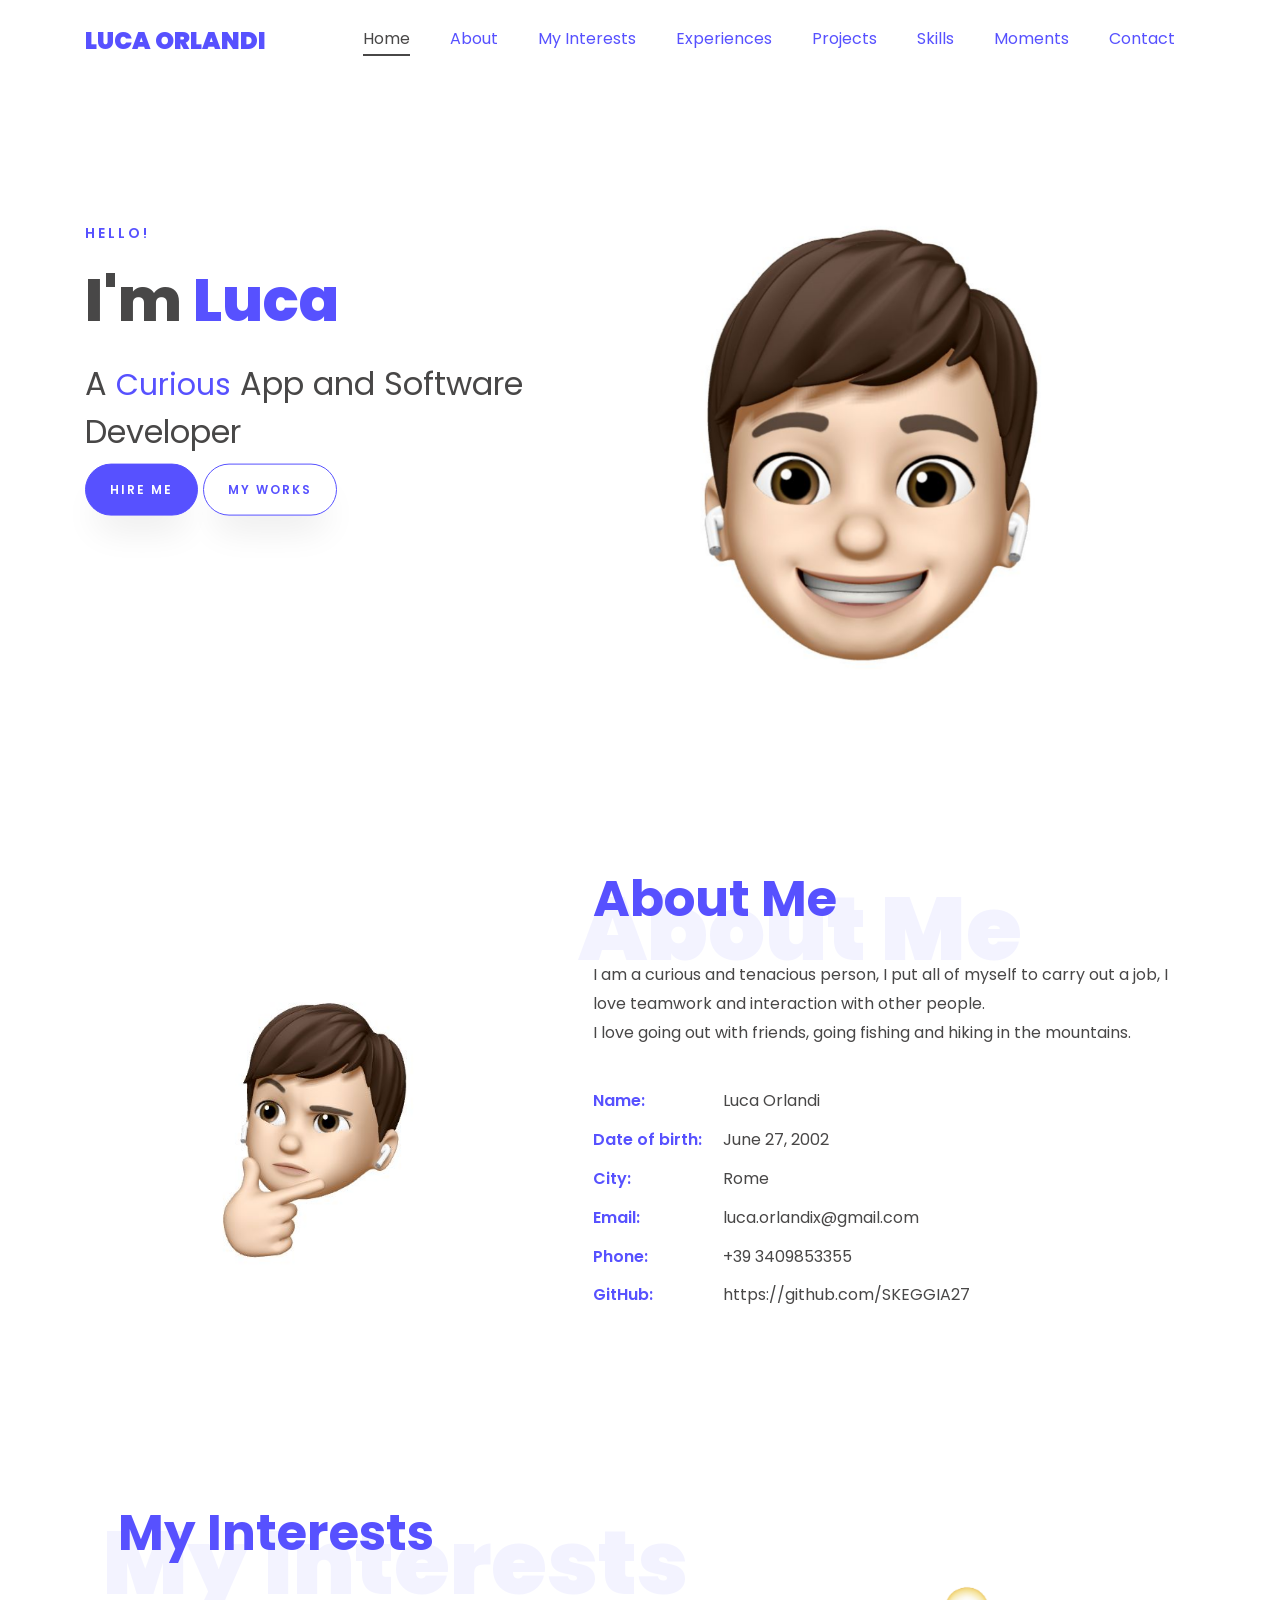
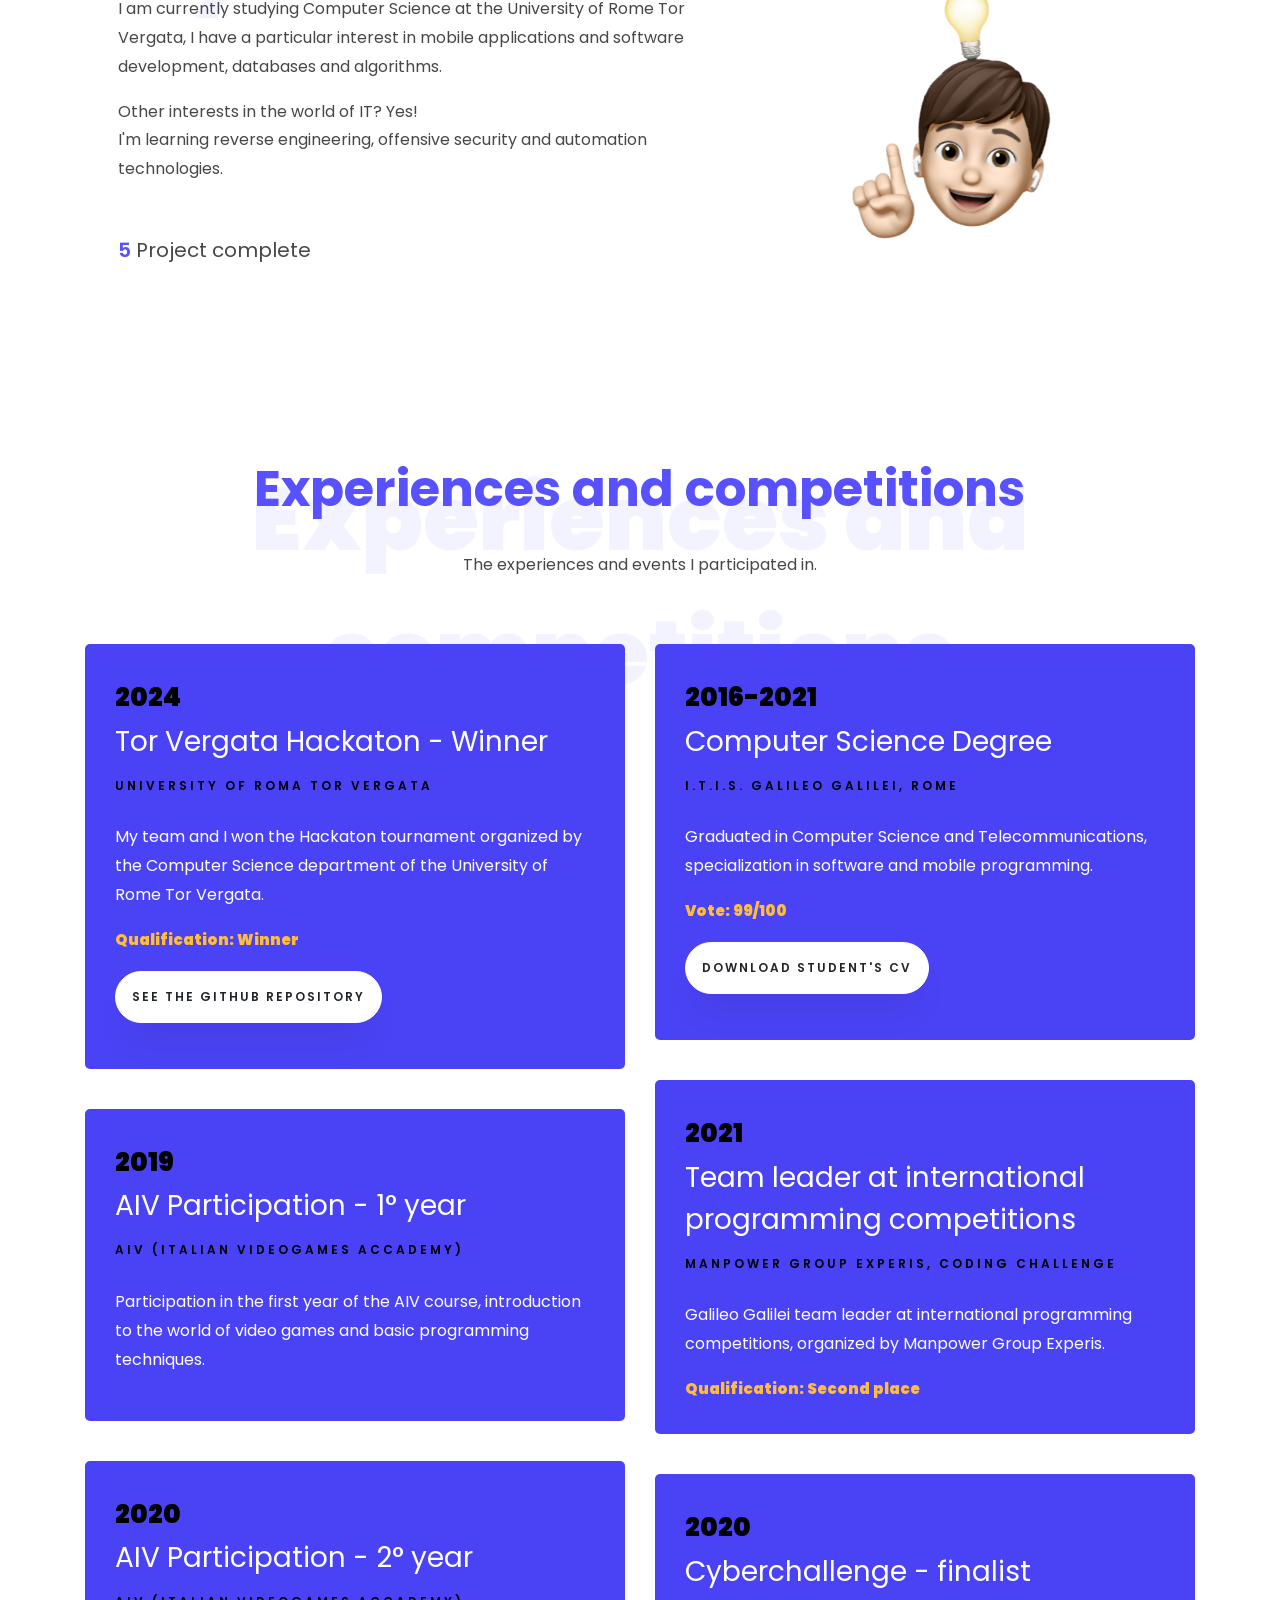
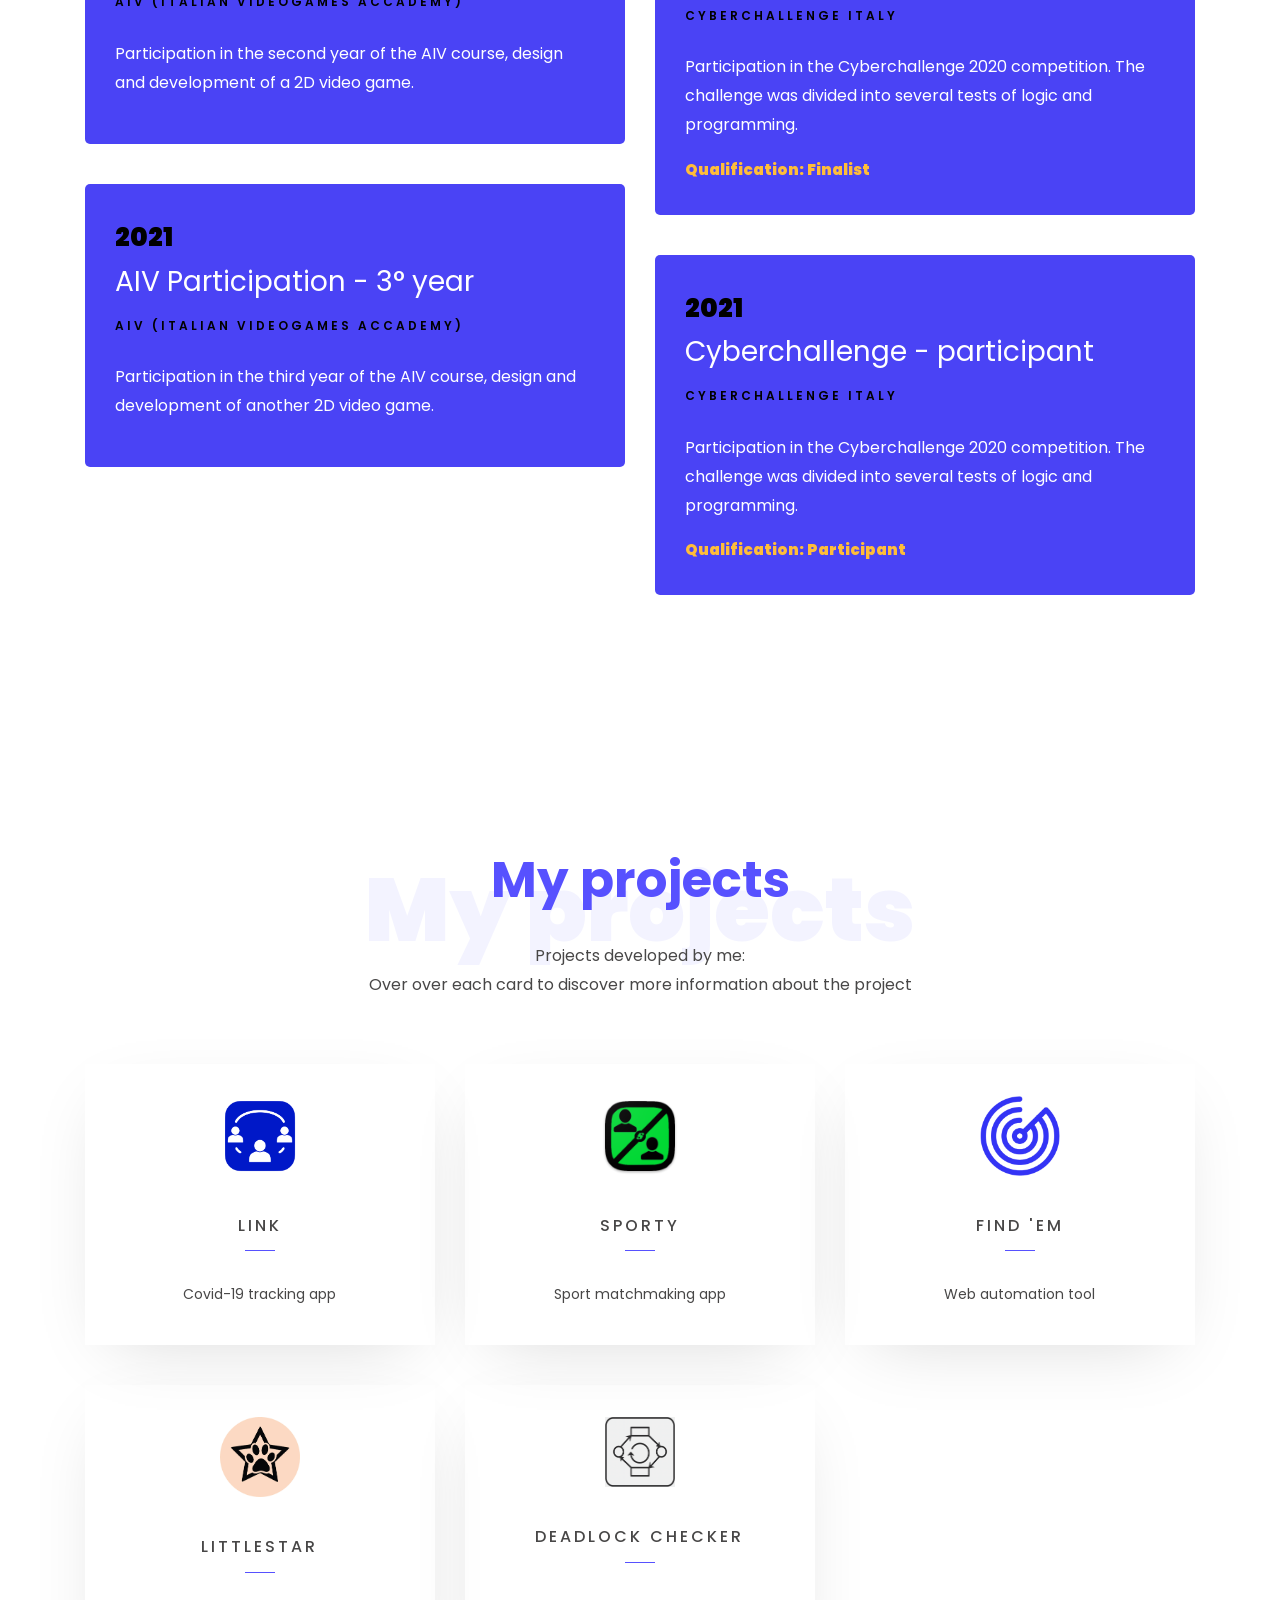
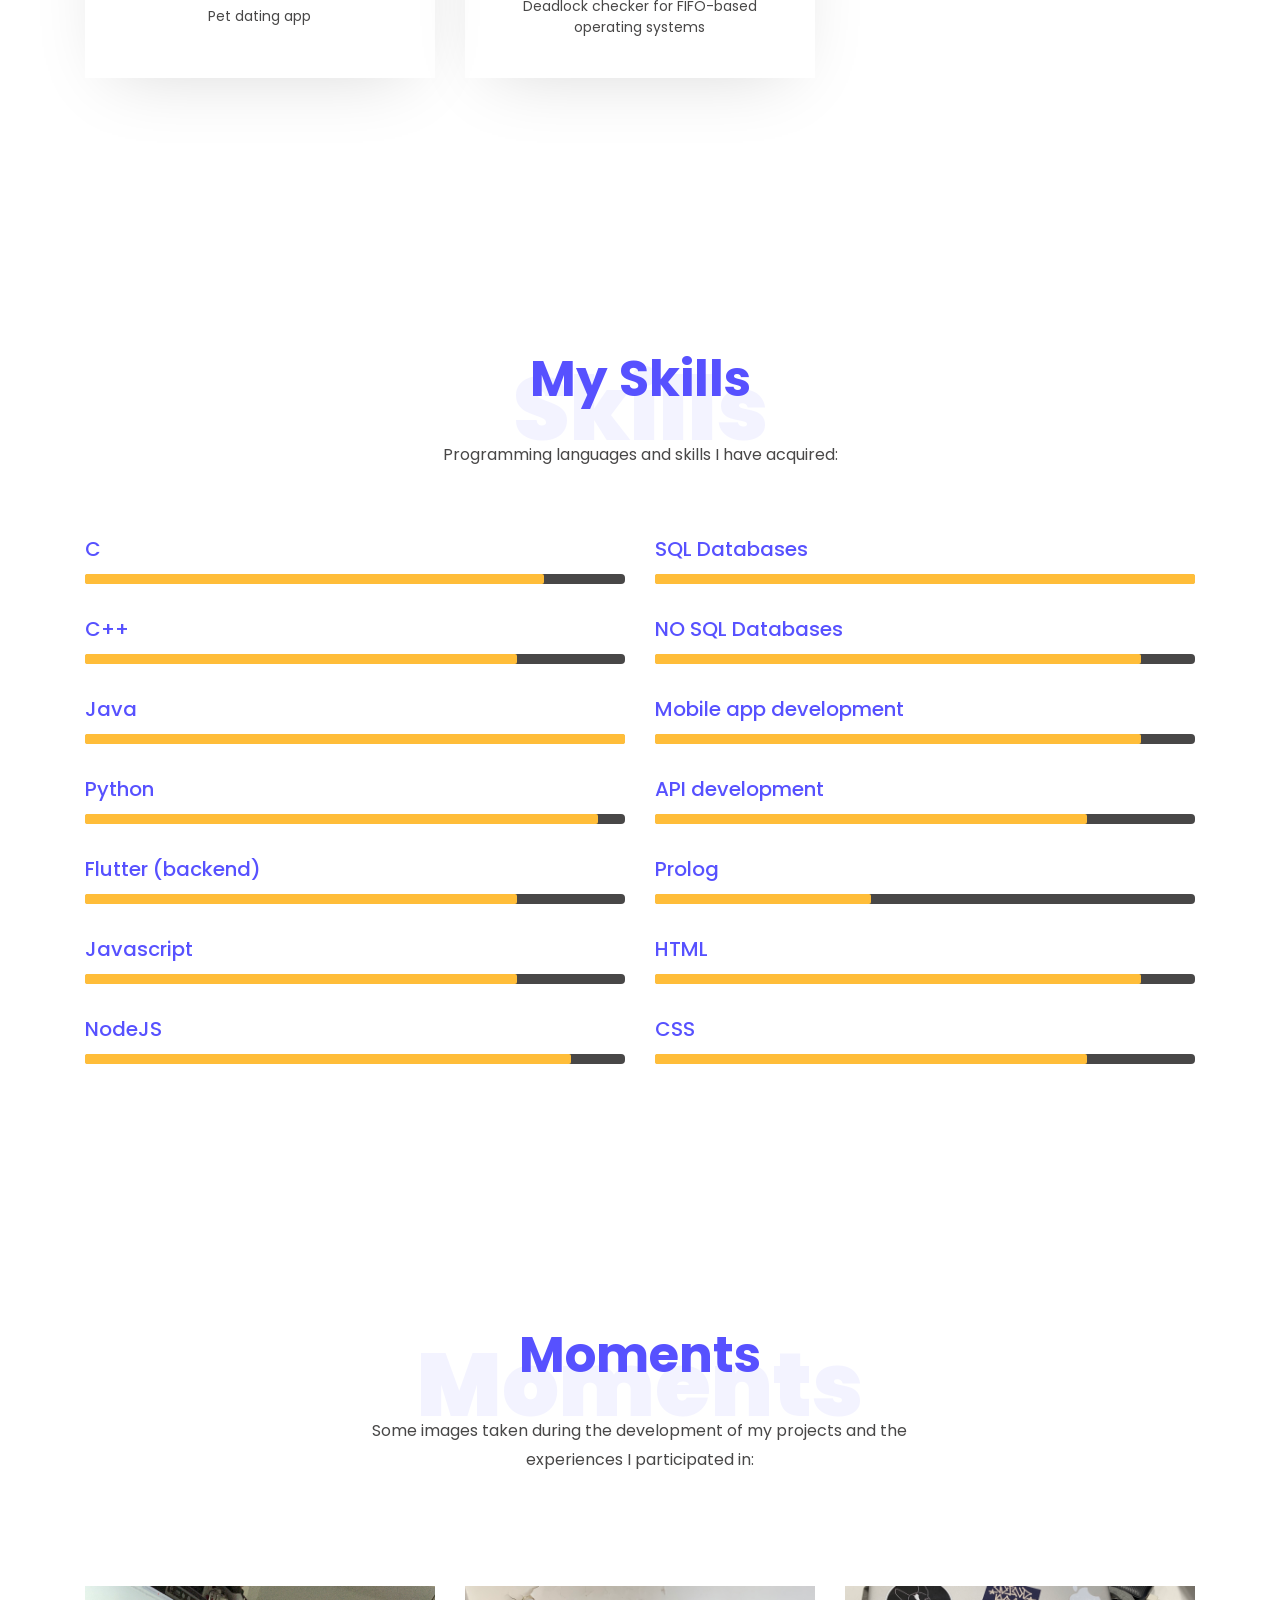
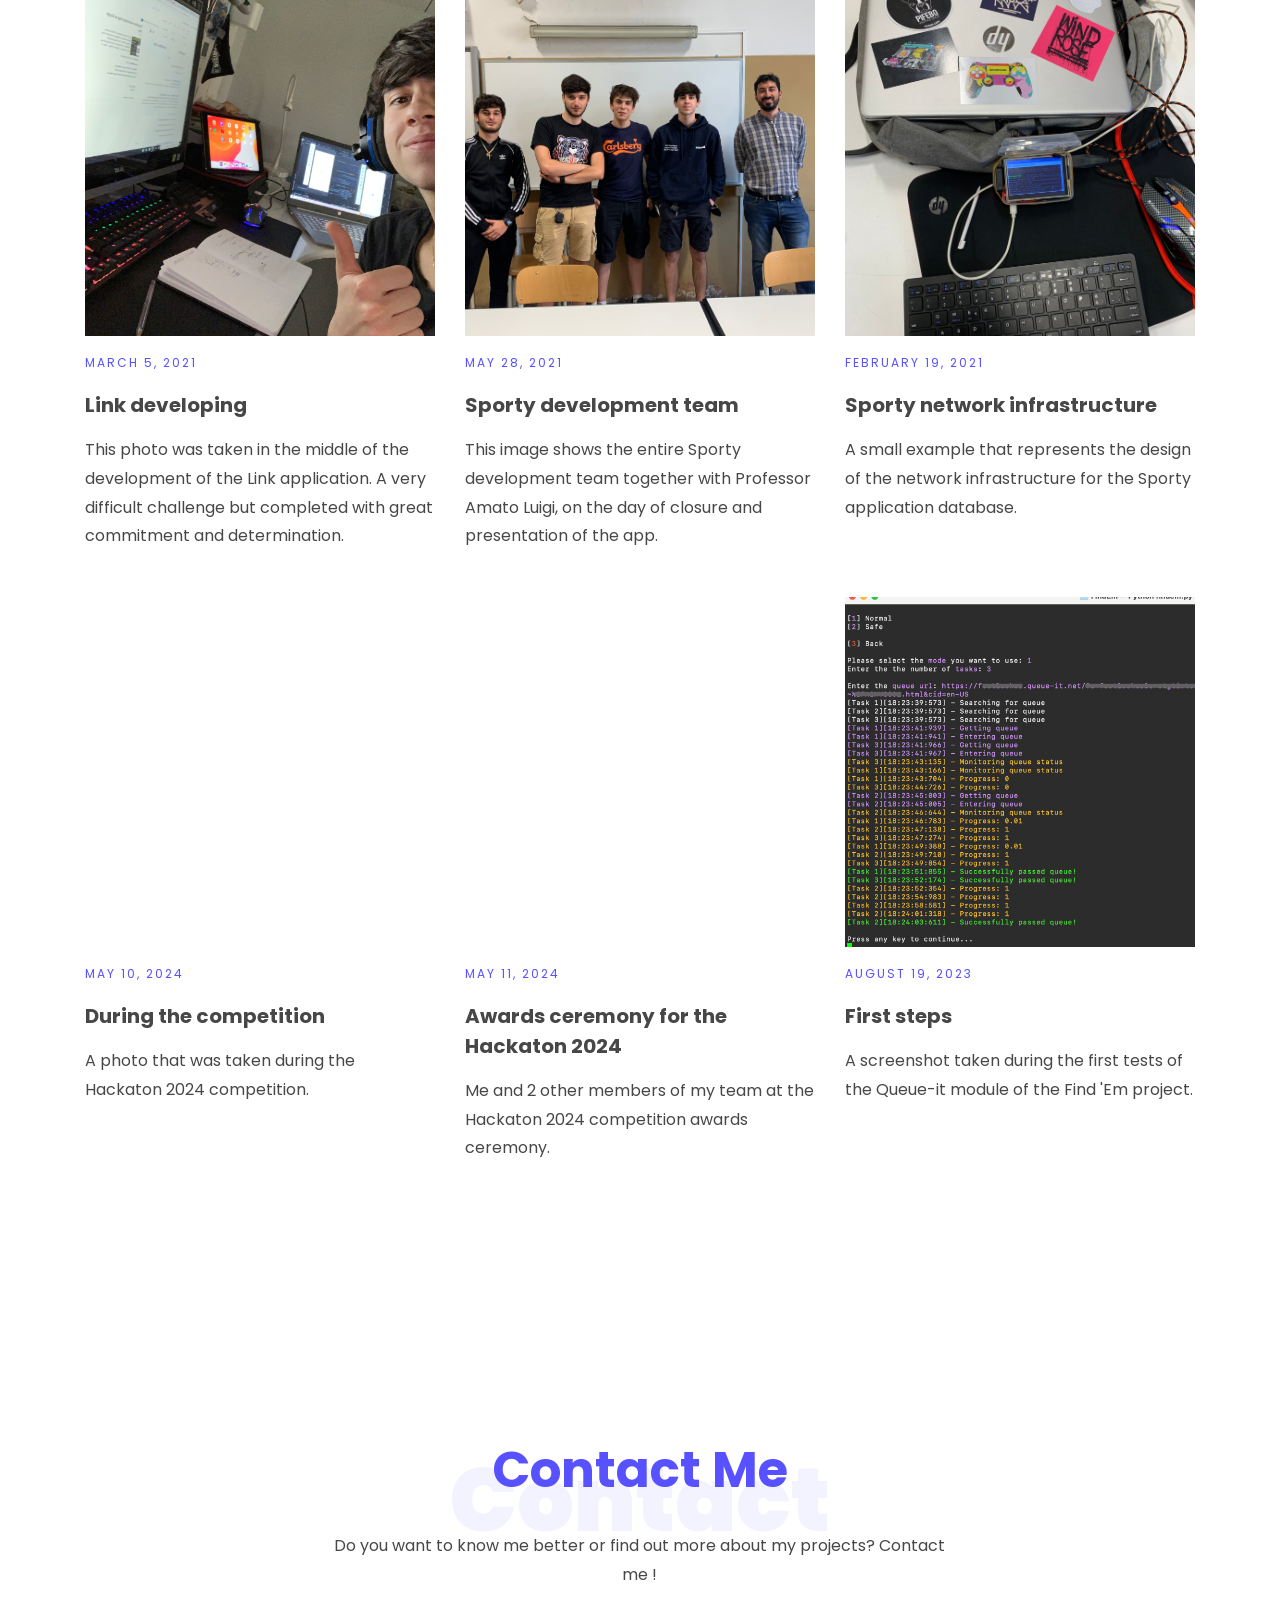
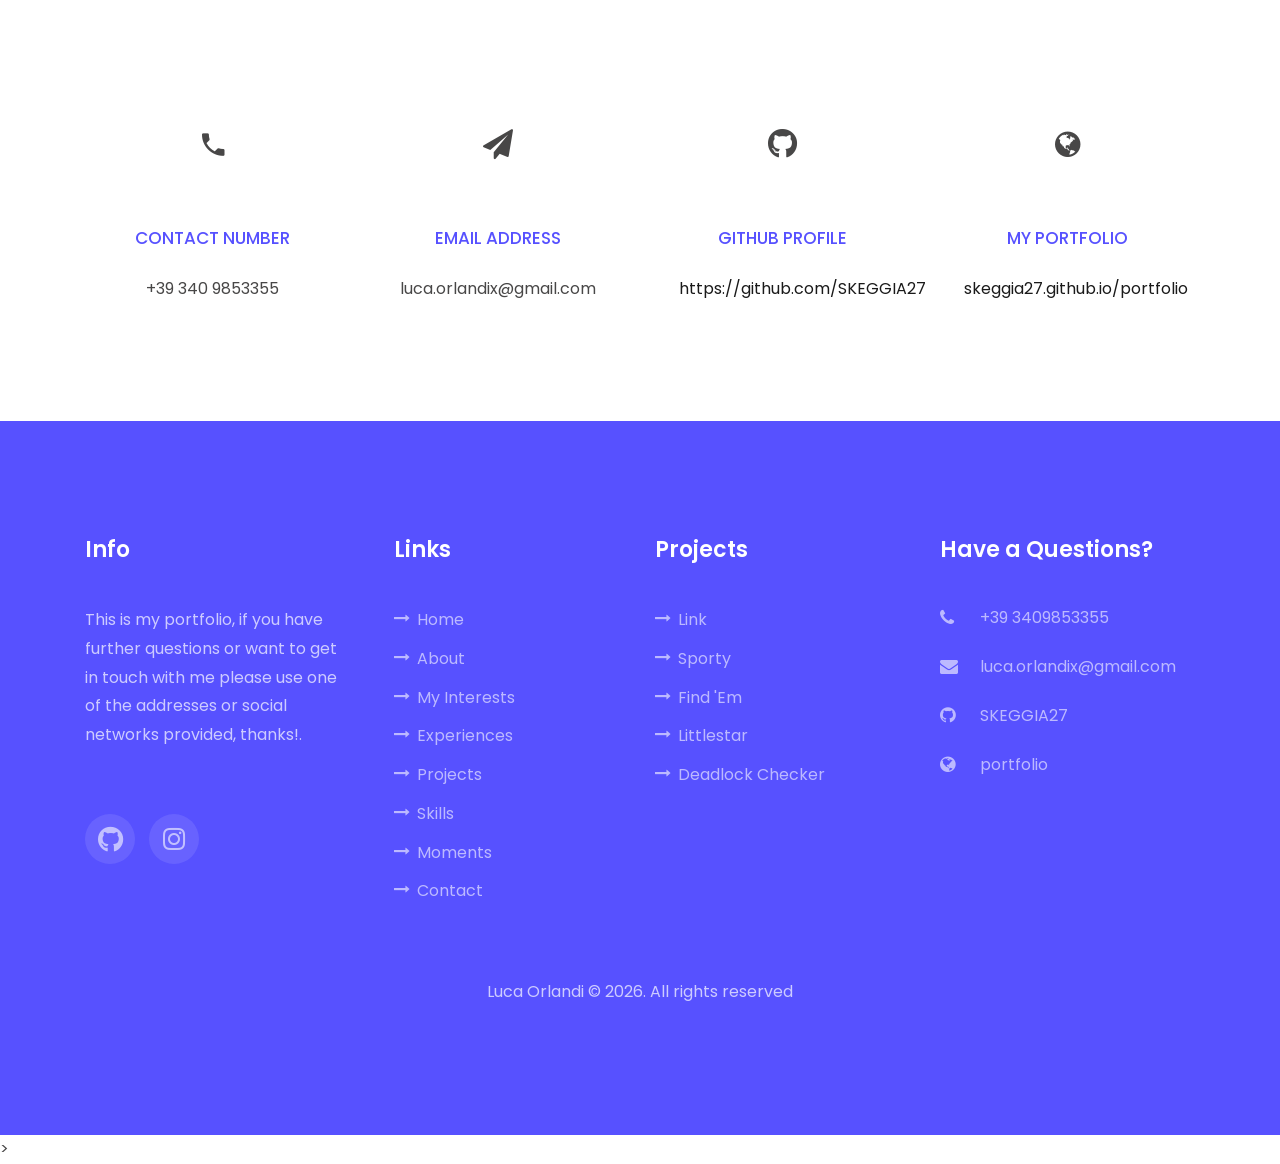
==== index.html @ b4fbf08f "Fixed cards on mobile version" ====
<!DOCTYPE html>
<html lang="en">

<head>
	<title>Luca Orlandi - Portfolio</title>
	<meta charset="utf-8">
	<meta name="viewport" content="width=device-width, initial-scale=1, shrink-to-fit=no">

	<link href="https://fonts.googleapis.com/css?family=Poppins:100,200,300,400,500,600,700,800,900" rel="stylesheet">

	<link rel="stylesheet" href="css/open-iconic-bootstrap.min.css">
	<link rel="stylesheet" href="css/animate.css">

	<link rel="stylesheet" href="css/owl.carousel.min.css">
	<link rel="stylesheet" href="css/owl.theme.default.min.css">
	<link rel="stylesheet" href="css/magnific-popup.css">

	<link rel="stylesheet" href="css/aos.css">

	<link rel="stylesheet" href="css/ionicons.min.css">

	<link rel="stylesheet" href="css/flaticon.css">
	<link rel="stylesheet" href="css/icomoon.css">
	<link rel="stylesheet" href="css/style.css">
	<link rel="icon" href="images/icon.png">
	<link rel="stylesheet" href="https://cdnjs.cloudflare.com/ajax/libs/font-awesome/5.15.3/css/all.min.css">
</head>

<body data-spy="scroll" data-target=".site-navbar-target" data-offset="300">


	<nav class="navbar navbar-expand-lg navbar-dark ftco_navbar ftco-navbar-light site-navbar-target" id="ftco-navbar">
		<div class="container">
			<a class="navbar-brand" href="index.html">Luca Orlandi</a>
			<button class="navbar-toggler js-fh5co-nav-toggle fh5co-nav-toggle" type="button" data-toggle="collapse"
				data-target="#ftco-nav" aria-controls="ftco-nav" aria-expanded="false" aria-label="Toggle navigation">
				<span class="oi oi-menu"></span> Menu
			</button>

			<div class="collapse navbar-collapse" id="ftco-nav">
				<ul class="navbar-nav nav ml-auto">
					<li class="nav-item"><a href="#home-section" class="nav-link"><span>Home</span></a></li>
					<li class="nav-item"><a href="#about-section" class="nav-link"><span>About</span></a></li>
					<li class="nav-item"><a href="#interests-section" class="nav-link"><span>My Interests</span></a></li>
					<li class="nav-item"><a href="#experiences-section" class="nav-link"><span>Experiences</span></a>
					</li>
					<li class="nav-item"><a href="#projects-section" class="nav-link"><span>Projects</span></a></li>
					<li class="nav-item"><a href="#skills-section" class="nav-link"><span>Skills</span></a></li>
					<li class="nav-item"><a href="#moments-section" class="nav-link"><span>Moments</span></a></li>
					<li class="nav-item"><a href="#contact-section" class="nav-link"><span>Contact</span></a></li>
				</ul>
			</div>
		</div>
	</nav>

	
	<section id="home-section" class="hero">
		<div class="home-slider  owl-carousel">
			<div class="slider-item ">
				<div class="container">
					<div class="row d-md-flex no-gutters slider-text justify-content-end"
						data-scrollax-parent="true">
						<div class="one-third js-fullheight order-md-last img"
							style="background-image:url(images/bg_1.jpeg);">
						</div>
						<div class="one-forth ftco-animate"
							data-scrollax=" properties: { translateY: '70%' }">
							
							<div class="text">
								<span class="subheading">Hello!</span>
								<h1 class="mb-4 mt-3">I'm <span>Luca</span></h1>
								<h2 class="mb-9">A <span>Curious</span> App and Software Developer</h2>
								<p><a href="#contact-section" class="btn btn-primary py-3 px-4">Hire me</a>
								<a href="#projects-section"class="btn btn-white btn-outline-white py-3 px-4">My works</a></p>
							</div>
						</div>
					</div>
				</div>
			</div>
		</div>
	</section>

	<section class="ftco-about img ftco-section ftco-no-pb" id="about-section">
		<div class="container">
			<div class="row d-flex">
				<div class="col-md-6 col-lg-5 d-flex">
					<div class="img-about img d-flex align-items-stretch">
						<div class="overlay"></div>
						<div class="img d-flex align-self-stretch align-items-center"
							style="background-image:url(images/about_me.jpeg);">
						</div>
					</div>
				</div>
				<div class="col-md-6 col-lg-7 pl-lg-5 pb-5">
					<div class="row justify-content-start pb-3">
						<div class="col-md-12 heading-section ftco-animate">
							<h1 class="big">About Me</h1>
							<h2 class="mb-4">About Me</h2>
							<p>I am a curious and tenacious person, I put all of myself to carry out a job, I love
								teamwork and interaction with other
								people.<br>I love going out with friends, going fishing and hiking in the mountains.</p>
							<ul class="about-info mt-4 px-md-0 px-2">
								<li class="d-flex"><span>Name:</span> <span>Luca Orlandi</span></li>
								<li class="d-flex"><span>Date of birth:</span> <span>June 27, 2002</span></li>
								<li class="d-flex"><span>City:</span> <span>Rome</span></li>
								<li class="d-flex"><span>Email:</span> <span>luca.orlandix@gmail.com</span></li>
								<li class="d-flex"><span>Phone: </span> <span>+39 3409853355</span></li>
								<li class="d-flex"><span>GitHub: </span> <span><a href="https://github.com/SKEGGIA27"
											target="_blank" class="github-link">https://github.com/SKEGGIA27</a></span>
								</li>
							</ul>
						</div>
					</div>
				</div>
			</div>
		</div>
	</section>



	<section class="ftco-about img ftco-section ftco-no-pb" id="interests-section">
		<div class="container">
			<div class="row d-flex">
				<div class="col-md-6 col-lg-7 pl-lg-5 pb-5">
					<div class="row justify-content-start pb-3">
						<div class="col-md-12 heading-section ftco-animate">
							<h1 class="big">My Interests</h1>
							<h2 class="mb-4">My Interests</h2>
							<p>I am currently studying Computer Science at the University of Rome Tor Vergata, I have a
								particular interest in mobile applications and software development, databases and
								algorithms.</p>
							</p>Other interests in the world of IT? Yes!<br> I'm learning reverse engineering, offensive
							security and automation technologies.</p>
						</div>
					</div>
					<div class="counter-wrap ftco-animate d-flex mt-md-3">
						<div class="text">
							<p class="mb-4">
								<span class="number" data-number="5">0</span>
								<span>Project complete</span>
							</p>
						</div>
					</div>
				</div>
				<div class="col-md-6 col-lg-5 d-flex">
					<div class="img-about img d-flex align-items-stretch">
						<div class="overlay"></div>
						<div class="img d-flex align-self-stretch align-items-center"
							style="background-image:url(images/what_I_like.png);">
						</div>
					</div>
				</div>
			</div>
		</div>
	</section>

	<section class="ftco-section ftco-no-pb" id="experiences-section">
		<div class="container">
			<div class="row justify-content-center pb-5">
				<div class="col-md-10 heading-section text-center ftco-animate">
					<h1 class="big big-2">Experiences and competitions</h1>
					<h2 class="mb-4">Experiences and competitions</h2>
					<p>The experiences and events I participated in.</p>
				</div>
			</div>
			<div class="row">
				<div class="col-md-6">
					<div class="resume-wrap ftco-animate">
						<span class="date">2024</span>
						<h2>Tor Vergata Hackaton - Winner</h2>
						<span class="position">University of Roma Tor Vergata</span>
						<p class="mt-4">My team and I won the Hackaton tournament organized by the Computer Science
							department of the University of Rome Tor Vergata.</p>
						<span class="datee">Qualification: Winner</span>
						<div class="counter-wrap ftco-animate d-flex mt-md-3">
							<div class="text">
								<p><a href="https://github.com/SKEGGIA27/Tor-Vergata-Hackaton-2024" target="_blank"
										class="btn btn-download-stud py-3 px-3">See the GitHub repository</a></p>
							</div>
						</div>
					</div>
					<div class="resume-wrap ftco-animate">
						<span class="date">2019</span>
						<h2>AIV Participation - 1° year</h2>
						<span class="position">AIV (Italian Videogames Accademy)</span>
						<p class="mt-4">Participation in the first year of the AIV course, introduction to the world of
							video games and basic programming
							techniques.</p>
					</div>
					<div class="resume-wrap ftco-animate">
						<span class="date">2020</span>
						<h2>AIV Participation - 2° year</h2>
						<span class="position">AIV (Italian Videogames Accademy)</span>
						<p class="mt-4">Participation in the second year of the AIV course, design and development of a
							2D video game.</p>
					</div>
					<div class="resume-wrap ftco-animate">
						<span class="date">2021</span>
						<h2>AIV Participation - 3° year</h2>
						<span class="position">AIV (Italian Videogames Accademy)</span>
						<p class="mt-4">Participation in the third year of the AIV course, design and development of
							another 2D video game.</p>
					</div>
				</div>

				<div class="col-md-6">

					<div class="resume-wrap ftco-animate">
						<span class="date">2016-2021</span>
						<h2>Computer Science Degree</h2>
						<span class="position">I.T.I.S. Galileo Galilei, Rome</span>
						<p class="mt-4">Graduated in Computer Science and Telecommunications, specialization in software
							and mobile programming.</p>
						<span class="datee">Vote: 99/100</span>
						<div class="counter-wrap ftco-animate d-flex mt-md-3">
							<div class="text">
								<p><a href="Student_cv.pdf" class="btn btn-download-stud py-3 px-3">Download student's
										cv</a></p>
							</div>
						</div>
					</div>

					<div class="resume-wrap ftco-animate">
						<span class="date">2021</span>
						<h2>Team leader at international programming competitions</h2>
						<span class="position">Manpower Group Experis, Coding Challenge</span>
						<p class="mt-4">Galileo Galilei team leader at international programming competitions, organized
							by Manpower Group
							Experis.
						</p>
						<span class="datee">Qualification: Second place</span>
					</div>

					<div class="resume-wrap ftco-animate">
						<span class="date">2020</span>
						<h2>Cyberchallenge - finalist</h2>
						<span class="position">Cyberchallenge Italy</span>
						<p class="mt-4">Participation in the Cyberchallenge 2020 competition. The challenge was divided
							into several tests of logic and programming.</p>
						<span class="datee">Qualification: Finalist</span>
					</div>
					<div class="resume-wrap ftco-animate">
						<span class="date">2021</span>
						<h2>Cyberchallenge - participant</h2>
						<span class="position">Cyberchallenge Italy</span>
						<p class="mt-4">Participation in the Cyberchallenge 2020 competition. The challenge was divided
							into several tests of logic
							and programming.</p>
						<span class="datee">Qualification: Participant</span>
					</div>
				</div>
			</div>
		</div>
	</section>

	<!-- PROGETTI -->

	<section class="ftco-section" id="projects-section">
		<div class="container">
			<div class="row justify-content-center py-5 mt-5">
				<div class="col-md-12 heading-section text-center ftco-animate">
					<h1 class="big big-2">My projects</h1>
					<h2 class="mb-4">My projects</h2>
					<p>Projects developed by me:<br>Over over each card to discover more information about the project</p>
				</div>
			</div>
			<div class="row">
				<div class="col-md-4 text-center d-flex ftco-animate" id="Link-card">
					<a class="services-1">
						<span class="icon">
							<img src="images/link-icon.png">
						</span>
						<div class="desc">
							<h3 class="mb-5">Link</h3>
						</div>
						<h3 class="info-projects">Covid-19 tracking app</h3>
						<h3 class="project-explanation">
							<span style="color: #007bff;">Link</span> is a mobile application developed during the <b>Covid-19</b> pandemic for demonstration purposes only. The app allows
							users to easily and securely <b>log</b> the people they have come into contact with. If one of the users reports testing
							positive for the virus, the app <b>automatically notifies</b> all individuals they have met in the past 14 days, alerting them
							of potential exposure. Likewise, users are <b>immediately notified</b> if anyone they’ve been in contact with later tests
							positive.
						</h3>
					</a>
				</div>
				<div class="col-md-4 text-center d-flex ftco-animate" id="Sporty-card">
					<a class="services-1">
						<span class="icon">
							<img src="images/sporty-icon.png">
						</span>
						<div class="desc">
							<h3 class="mb-5">Sporty</h3>
						</div>
						<h3 class="info-projects">Sport matchmaking app</h3>
						<h3 class="project-explanation">
							<span style="color: #007bff;">Sporty</span> is an innovative app designed for sports enthusiasts who want to
							organize <b>matches</b> or <b>friendly games</b> easily,
							quickly, and based on location. Through a simple and intuitive interface, users can select their preferred sport,
							choose
							a difficulty level, and specify the area of the city and the date they are available. The app then displays
							<b>potential
								opponents</b> or teams that match the criteria, making it easy to connect and arrange the sporting event.
						</h3>
					</a>
				</div>
				<div class="col-md-4 text-center d-flex ftco-animate" id="Findem-card">
					<a class="services-1">
						<span class="icon">
							<img src="images/findem_logo.png">
						</span>
						<div class="desc">
							<h3 class="mb-5">Find 'Em</h3>
						</div>
						<h3 class="info-projects">Web automation tool</h3>
						<h3 class="project-explanation">
							<span style="color: #007bff;">Find 'Em</span> is a powerful web automation tool designed to assist <b>botters</b> in
							securing limited-edition items more efficiently.
							It offers a wide range of specialized features, including:<br><br>
						
							<ul>
								<li>a <b>Queue-it module</b> developed to improve the chances of bypassing
									virtual waiting rooms, equipped with an in-house system for solving text CAPTCHAs and anti–anti-bot
									countermeasures;</li>
								<li><b>automatic checkout modules</b> for platforms such as <b>Whop</b>, <b>Hyper</b>, and <b>Discord
										(Nitro)</b>, featuring proprietary anti-jigging solvers;</li>
								<li>a <b>real-time offer monitor</b> for selected Discord channels;</li>
								<li>a <b>Shopify account generator</b> capable of creating unlimited accounts, with built-in support for
									automatic CAPTCHA solving;</li>
								<li>a <b>dummy data generator</b> for jigging purposes;</li>
								<li>a <b>Vinted views booster</b> to increase item exposure by artificially inflating view counts;</li>
								<li><b>CSV editing tools</b> and a <b>profile converter</b> compatible with various sneaker bots.</li>
							</ul>
							Find Em delivers a complete and optimized automation suite tailored for the demands of modern botting.
						</h3>
					</a>
				</div>
				<div class="col-md-4 text-center d-flex ftco-animate" id="Littlestar-card">
					<a class="services-1">
						<span class="icon">
							<img src="images/littlestar.png">
						</span>
						<div class="desc">
							<h3 class="mb-5">Littlestar</h3>
						</div>
						<h3 class="info-projects">Pet dating app</h3>
						<h3 class="project-explanation">
							<span style="color: #007bff;">Littlestar</span> is a social app designed for <b>pet owners</b> who want to expand their furry friend's social network. Users can
							create a profile for their pet, upload photos and details, and discover other nearby animals registered on the platform.
							The app functions as a true <b>social network</b>, allowing owners to interact, like posts, and chat directly through the
							built-in messaging feature. Littlestar also makes it easy to arrange <b>meetups</b> in shared spaces around the city, such as
							parks or pet-friendly areas, encouraging fun, play, and social interaction for both the animals and their humans.
						</h3>
					</a>
				</div>
				<div class="col-md-4 text-center d-flex ftco-animate" id="Holt-card">
					<a class="services-1">
						<span class="icon">
							<img src="images/deadlockgen.png" style="width: 70px; height: 70px;">
						</span>
						<div class="desc">
							<h3 class="mb-5">Deadlock checker</h3>
						</div>
						<h3 class="info-projects">Deadlock checker for FIFO-based operating systems</h3>
						<h3 class="project-explanation">
							This <span style="color: #007bff;">tool</span> was developed as a school project and is based on the analysis of Holt graphs to detect <b>potential deadlock</b>
							situations in operating systems that use the <b>FIFO</b> (First-In, First-Out) resource allocation policy. The application
							takes a graph representation as input and, through a reduction algorithm, checks whether the graph is <b>reducible</b>. If the
							graph is found to be non-reducible, a possible deadlock state is flagged. This makes the tool especially useful for
							studying and preventing concurrency issues in operating systems. It serves as an interactive educational resource to
							help users understand the concept of deadlock and explore prevention techniques in shared-resource environments.
						</h3>
					</a>
				</div>
			</div>
		</div>
	</section>


	<!-- PROGETTI -->


	<section class="ftco-section" id="skills-section">
		<div class="container">
			<div class="row justify-content-center pb-5">
				<div class="col-md-12 heading-section text-center ftco-animate">
					<h1 class="big big-2">Skills</h1>
					<h2 class="mb-4">My Skills</h2>
					<p>Programming languages and skills I have acquired:</p>
				</div>
			</div>
			<div class="row">
				<div class="col-md-6 animate-box">
					<div class="progress-wrap ftco-animate">
						<h3>C</h3>
						<div class="progress">
							<div class="progress-bar color-3" role="progressbar" aria-valuenow="85" aria-valuemin="0"
								aria-valuemax="100" style="width:85%">

							</div>
						</div>
					</div>
				</div>
				<div class="col-md-6 animate-box">
					<div class="progress-wrap ftco-animate">
						<h3>SQL Databases</h3>
						<div class="progress">
							<div class="progress-bar color-2" role="progressbar" aria-valuenow="100" aria-valuemin="0"
								aria-valuemax="100" style="width:100%">
							</div>
						</div>
					</div>
				</div>
				<div class="col-md-6 animate-box">
					<div class="progress-wrap ftco-animate">
						<h3>C++</h3>
						<div class="progress">
							<div class="progress-bar color-1" role="progressbar" aria-valuenow="80" aria-valuemin="0"
								aria-valuemax="100" style="width:80%">
							</div>
						</div>
					</div>
				</div>
				<div class="col-md-6 animate-box">
					<div class="progress-wrap ftco-animate">
						<h3>NO SQL Databases</h3>
						<div class="progress">
							<div class="progress-bar color-4" role="progressbar" aria-valuenow="90" aria-valuemin="0"
								aria-valuemax="100" style="width:90%">
							</div>
						</div>
					</div>
				</div>
				<div class="col-md-6 animate-box">
					<div class="progress-wrap ftco-animate">
						<h3>Java</h3>
						<div class="progress">
							<div class="progress-bar color-5" role="progressbar" aria-valuenow="100" aria-valuemin="0"
								aria-valuemax="100" style="width:100%">

							</div>
						</div>
					</div>
				</div>
				<div class="col-md-6 animate-box">
					<div class="progress-wrap ftco-animate">
						<h3>Mobile app development</h3>
						<div class="progress">
							<div class="progress-bar color-6" role="progressbar" aria-valuenow="90" aria-valuemin="0"
								aria-valuemax="100" style="width:90%">
							</div>
						</div>
					</div>
				</div>
				<div class="col-md-6 animate-box">
					<div class="progress-wrap ftco-animate">
						<h3>Python</h3>
						<div class="progress">
							<div class="progress-bar color-5" role="progressbar" aria-valuenow="95" aria-valuemin="0"
								aria-valuemax="100" style="width:95%">

							</div>
						</div>
					</div>
				</div>
				<div class="col-md-6 animate-box">
					<div class="progress-wrap ftco-animate">
						<h3>API development</h3>
						<div class="progress">
							<div class="progress-bar color-6" role="progressbar" aria-valuenow="80" aria-valuemin="0"
								aria-valuemax="100" style="width:80%">
							</div>
						</div>
					</div>
				</div>
				<div class="col-md-6 animate-box">
					<div class="progress-wrap ftco-animate">
						<h3>Flutter (backend)</h3>
						<div class="progress">
							<div class="progress-bar color-5" role="progressbar" aria-valuenow="80" aria-valuemin="0"
								aria-valuemax="100" style="width:80%">

							</div>
						</div>
					</div>
				</div>
				<div class="col-md-6 animate-box">
					<div class="progress-wrap ftco-animate">
						<h3>Prolog</h3>
						<div class="progress">
							<div class="progress-bar color-5" role="progressbar" aria-valuenow="40" aria-valuemin="0"
								aria-valuemax="100" style="width:40%">

							</div>
						</div>
					</div>
				</div>
				<div class="col-md-6 animate-box">
					<div class="progress-wrap ftco-animate">
						<h3>Javascript</h3>
						<div class="progress">
							<div class="progress-bar color-5" role="progressbar" aria-valuenow="80" aria-valuemin="0"
								aria-valuemax="100" style="width:80%">
				
							</div>
						</div>
					</div>
				</div>
				<div class="col-md-6 animate-box">
					<div class="progress-wrap ftco-animate">
						<h3>HTML</h3>
						<div class="progress">
							<div class="progress-bar color-5" role="progressbar" aria-valuenow="90" aria-valuemin="0"
								aria-valuemax="100" style="width:90%">
				
							</div>
						</div>
					</div>
				</div>
				<div class="col-md-6 animate-box">
					<div class="progress-wrap ftco-animate">
						<h3>NodeJS</h3>
						<div class="progress">
							<div class="progress-bar color-5" role="progressbar" aria-valuenow="90" aria-valuemin="0"
								aria-valuemax="100" style="width:90%">
				
							</div>
						</div>
					</div>
				</div>
				<div class="col-md-6 animate-box">
					<div class="progress-wrap ftco-animate">
						<h3>CSS</h3>
						<div class="progress">
							<div class="progress-bar color-5" role="progressbar" aria-valuenow="80" aria-valuemin="0"
								aria-valuemax="100" style="width:80%">
				
							</div>
						</div>
					</div>
				</div>
			</div>
		</div>
	</section>

	<section class="ftco-section" id="moments-section">
		<div class="container">
			<div class="row justify-content-center mb-5 pb-5">
				<div class="col-md-7 heading-section text-center ftco-animate">
					<h1 class="big big-2">Moments</h1>
					<h2 class="mb-4">Moments</h2>
					<p>Some images taken during the development of my projects and the experiences I participated in:</p>
				</div>
			</div>
			<div class="row d-flex">
				<div class="col-md-4 d-flex ftco-animate">
					<div class="blog-entry justify-content-end">
						<a href="#projects-section" class="block-20"
							style="background-image: url('images/moment2.jpg');">
						</a>
						<div class="text mt-3 float-right d-block">
							<div class="d-flex align-items-center mb-3 meta">
								<p class="mb-0">
									<span class="mr-2">March 5, 2021</span>
								</p>
							</div>
							<h3 class="heading"><a href="#projects-section"><b>Link developing</b></a></h3>
							<p>This photo was taken in the middle of the development of the Link application. A very
								difficult challenge but completed
								with great commitment and determination.</p>
						</div>
					</div>
				</div>
				<div class="col-md-4 d-flex ftco-animate">
					<div class="blog-entry justify-content-end">
						<a href="#projects-section" class="block-20"
							style="background-image: url('images/moment3.jpg');">
						</a>
						<div class="text mt-3 float-right d-block">
							<div class="d-flex align-items-center mb-3 meta">
								<p class="mb-0">
									<span class="mr-2">May 28, 2021</span>
								</p>
							</div>
							<h3 class="heading"><a href="#projects-section"><b>Sporty development team</b></a></h3>
							<p>This image shows the entire Sporty development team together with Professor Amato Luigi,
								on the day of closure and
								presentation of the app.</p>
						</div>
					</div>
				</div>
				<div class="col-md-4 d-flex ftco-animate">
					<div class="blog-entry">
						<a href="#services" class="block-20" style="background-image: url('images/moment1.jpg');">
						</a>
						<div class="text mt-3 float-right d-block">
							<div class="d-flex align-items-center mb-3 meta">
								<p class="mb-0">
									<span class="mr-2">February 19, 2021</span>
								</p>
							</div>
							<h3 class="heading"><a href="#projects-section"><b>Sporty network infrastructure</b></a></h3>
							<p>A small example that represents the design of the network infrastructure for the Sporty
								application database.</p>
						</div>
					</div>
				</div>
				<div class="col-md-4 d-flex ftco-animate">
					<div class="blog-entry">
						<a href="#services" class="block-20" style="background-image: url('images/hackaton1.jpg');">
						</a>
						<div class="text mt-3 float-right d-block">
							<div class="d-flex align-items-center mb-3 meta">
								<p class="mb-0">
									<span class="mr-2">May 10, 2024</span>
								</p>
							</div>
							<h3 class="heading"><a href="#projects-section"><b>During the competition</b></a></h3>
							<p>A photo that was taken during the Hackaton 2024 competition.</p>
						</div>
					</div>
				</div>
				<div class="col-md-4 d-flex ftco-animate">
					<div class="blog-entry">
						<a href="#services" class="block-20" style="background-image: url('images/hackaton2.jpg');">
						</a>
						<div class="text mt-3 float-right d-block">
							<div class="d-flex align-items-center mb-3 meta">
								<p class="mb-0">
									<span class="mr-2">May 11, 2024</span>
								</p>
							</div>
							<h3 class="heading"><a href="#projects-section"><b>Awards ceremony for the Hackaton 2024</b></a></h3>
							<p>Me and 2 other members of my team at the Hackaton 2024 competition awards ceremony.</p>
						</div>
					</div>
				</div>
				<div class="col-md-4 d-flex ftco-animate">
					<div class="blog-entry">
						<a href="#services" class="block-20" style="background-image: url('images/findem_2.png');">
						</a>
						<div class="text mt-3 float-right d-block">
							<div class="d-flex align-items-center mb-3 meta">
								<p class="mb-0">
									<span class="mr-2">August 19, 2023</span>
								</p>
							</div>
							<h3 class="heading"><a href="#projects-section"><b>First steps</b></a></h3>
							<p>A screenshot taken during the first tests of the Queue-it module of the Find 'Em project.</p>
						</div>
					</div>
				</div>
			</div>
		</div>
	</section>

	<!--<section class="ftco-section ftco-no-pt ftco-no-pb ftco-counter img" id="section-counter">
    	<div class="container">
				<div class="row d-md-flex align-items-center">
          <div class="col-md d-flex justify-content-center counter-wrap ftco-animate">
            <div class="block-18">
              <div class="text">
                <strong class="number" data-number="100">0</strong>
                <span>Awards</span>
              </div>
            </div>
          </div>
          <div class="col-md d-flex justify-content-center counter-wrap ftco-animate">
            <div class="block-18">
              <div class="text">
                <strong class="number" data-number="1200">0</strong>
                <span>Complete Projects</span>
              </div>
            </div>
          </div>
          <div class="col-md d-flex justify-content-center counter-wrap ftco-animate">
            <div class="block-18">
              <div class="text">
                <strong class="number" data-number="1200">0</strong>
                <span>Happy Customers</span>
              </div>
            </div>
          </div>
          <div class="col-md d-flex justify-content-center counter-wrap ftco-animate">
            <div class="block-18">
              <div class="text">
                <strong class="number" data-number="500">0</strong>
                <span>Cups of coffee</span>
              </div>
            </div>
          </div>
        </div>
      </div>
    </section>

    <section class="ftco-section ftco-hireme img margin-top" style="background-image: url(images/bg_1.png)">
			<div class="container">
				<div class="row justify-content-center">
					<div class="col-md-7 ftco-animate text-center">
						<h2>I'm <span>Available</span> for freelancing</h2>
						<p>A small river named Duden flows by their place and supplies it with the necessary regelialia.</p>
						<p class="mb-0"><a href="#" class="btn btn-primary py-3 px-5">Hire me</a></p>
					</div>
				</div>
			</div>
		</section>-->

	<section class="ftco-section contact-section ftco-no-pb" id="contact-section">
		<div class="container">
			<div class="row justify-content-center mb-5 pb-3">
				<div class="col-md-7 heading-section text-center ftco-animate">
					<h1 class="big big-2">Contact</h1>
					<h2 class="mb-4">Contact Me</h2>
					<p>Do you want to know me better or find out more about my projects? Contact me !</p>
				</div>
			</div>

			<div class="row d-flex contact-info mb-5">
				<div class="col-md-6 col-lg-3 d-flex ftco-animate">
					<div class="align-self-stretch box p-4 text-center">
						<div class="icon d-flex align-items-center justify-content-center">
							<span class="icon-phone2"></span>
						</div>
						<h3 class="mb-4">Contact Number</h3>
						<p>+39 340 9853355</p>
					</div>
				</div>
				<div class="col-md-6 col-lg-3 d-flex ftco-animate">
					<div class="align-self-stretch box p-4 text-center">
						<div class="icon d-flex align-items-center justify-content-center">
							<span class="icon-paper-plane"></span>
						</div>
						<h3 class="mb-4">Email Address</h3>
						<p>luca.orlandix@gmail.com</p>
					</div>
				</div>
				<link rel="stylesheet"
					href="https://cdnjs.cloudflare.com/ajax/libs/font-awesome/5.15.4/css/all.min.css">

				<div class="col-md-6 col-lg-3 d-flex ftco-animate">
					<div class="align-self-stretch box p-4 text-center">
						<div class="icon d-flex align-items-center justify-content-center">
							<span class="fab fa-github"></span>
						</div>
						<h3 class="mb-4">GitHub profile</h3>
						<p><a href="https://github.com/SKEGGIA27" target="_blank"
								class="github-link">https://github.com/SKEGGIA27</a></p>
					</div>
				</div>
				<div class="col-md-6 col-lg-3 d-flex ftco-animate">
					<div class="align-self-stretch box p-4 text-center">
						<div class="icon d-flex align-items-center justify-content-center">
							<span class="icon-globe"></span>
						</div>
						<h3 class="mb-4">My Portfolio</h3>
						<p><a href="https://skeggia27.github.io/portfolio" target="_blank"
								class="github-link">skeggia27.github.io/portfolio</a></p>
					</div>
				</div>
			</div>

			<br>

			<!--<div class="row no-gutters block-9">
				<div class="col-md-6 order-md-last d-flex">
					<form action="#" class="bg-light p-4 p-md-5 contact-form">
						<div class="form-group">
							<input type="text" class="form-control" placeholder="Your Name">
						</div>
						<div class="form-group">
							<input type="text" class="form-control" placeholder="Your Email">
						</div>
						<div class="form-group">
							<input type="text" class="form-control" placeholder="Subject">
						</div>
						<div class="form-group">
							<textarea name="" id="" cols="30" rows="7" class="form-control"
								placeholder="Message"></textarea>
						</div>
						<div class="form-group">
							<input type="submit" value="Send Message" class="btn btn-primary py-3 px-5">
						</div>
					</form>

				</div>

				<div class="col-md-6 d-flex">
					<div class="img" style="background-image: url(images/contact_me.jpeg);"></div>
				</div>
			</div>-->
		</div>
	</section>


	<footer class="ftco-footer ftco-section">
		<div class="container">
			<div class="row mb-5">
				<div class="col-md">
					<div class="ftco-footer-widget mb-4">
						<h2 class="ftco-heading-2">Info</h2>
						<p><a href="#about-section">This is my portfolio, if you have further questions or want to get in touch with me please use one of the addresses or social networks provided, thanks!.</a></p>
						<ul class="ftco-footer-social list-unstyled float-md-left float-lft mt-5">
							<!--<li class="ftco-animate"><a href="#"><span class="icon-twitter"></span></a></li>
							<li class="ftco-animate"><a href="#"><span class="icon-facebook"></span></a></li>-->
							<li class="ftco-animate"><a href="https://github.com/SKEGGIA27" target="_blank"><span class="fab fa-github"></span></a></li>
							<li class="ftco-animate"><a href="#"><span class="icon-instagram"></span></a></li>
							
						</ul>
					</div>
				</div>
				<div class="col-md">
					<div class="ftco-footer-widget mb-4 ml-md-4">
						<h2 class="ftco-heading-2">Links</h2>
						<ul class="list-unstyled">
							<li><a href="#home-section"><span class="icon-long-arrow-right mr-2"></span>Home</a></li>
							<li><a href="#about-section"><span class="icon-long-arrow-right mr-2"></span>About</a></li>
							<li><a href="#interests-section"><span class="icon-long-arrow-right mr-2"></span>My Interests</a></li>
							<li><a href="#experiences-section"><span
										class="icon-long-arrow-right mr-2"></span>Experiences</a></li>
							<li><a href="#projects-section"><span class="icon-long-arrow-right mr-2"></span>Projects</a></li>
							<li><a href="#skills-section"><span class="icon-long-arrow-right mr-2"></span>Skills</a></li>
							<li><a href="#moments-section"><span class="icon-long-arrow-right mr-2"></span>Moments</a></li>
							<li><a href="#contact-section"><span class="icon-long-arrow-right mr-2"></span>Contact</a>
							</li>
						</ul>
					</div>
				</div>
				<div class="col-md">
					<div class="ftco-footer-widget mb-4">
						<h2 class="ftco-heading-2">Projects</h2>
						<ul class="list-unstyled">
							<li><a href="#projects-section"><span class="icon-long-arrow-right mr-2"></span>Link</a>
							</li>
							<li><a href="#projects-section"><span class="icon-long-arrow-right mr-2"></span>Sporty</a>
							</li>
							<li><a href="#projects-section"><span class="icon-long-arrow-right mr-2"></span>Find 'Em</a></li>
							<li><a href="#projects-section"><span class="icon-long-arrow-right mr-2"></span>Littlestar</a></li>
							<li><a href="#projects-section"><span class="icon-long-arrow-right mr-2"></span>Deadlock Checker</a></li>
						</ul>
					</div>
				</div>
				<div class="col-md">
					<div class="ftco-footer-widget mb-4">
						<h2 class="ftco-heading-2">Have a Questions?</h2>
						<div class="block-23 mb-3">
							<ul>
								<li><a href="#"><span class="icon icon-phone"></span><span class="text">+39 3409853355</span></a></li>
								<li><a href="#"><span class="icon icon-envelope"></span><span class="text">luca.orlandix@gmail.com</span></a></li>
								<li><a href="https://github.com/SKEGGIA27" target="_blank"><span class="icon icon-github"></span><span class="text">SKEGGIA27</span></a></li>
								<li><a href="https://skeggia27.github.io/portfolio" target="_blank"><span class="icon icon-globe"></span><span class="text">portfolio</span></a></li>
							  </ul>
						</div>
					</div>
				</div>
			</div>
			<div class="row">
				<div class="col-md-12 text-center">

					<p><!-- Link back to Colorlib can't be removed. Template is licensed under CC BY 3.0. -->
						Luca Orlandi &copy;
						<script>document.write(new Date().getFullYear());</script>. All rights reserved</a>
						<!-- Link back to Colorlib can't be removed. Template is licensed under CC BY 3.0. -->
					</p>
				</div>
			</div>
		</div>
	</footer>



	<!-- loader -->
	<div id="ftco-loader" class="show fullscreen"><svg class="circular" width="48px" height="48px">
			<circle class="path-bg" cx="24" cy="24" r="22" fill="none" stroke-width="4" stroke="#eeeeee" />
			<circle class="path" cx="24" cy="24" r="22" fill="none" stroke-width="4" stroke-miterlimit="10"
				stroke="#5751ff" />
		</svg></div>


	<script src="js/jquery.min.js"></script>
	<script src="js/jquery-migrate-3.0.1.min.js"></script>
	<script src="js/popper.min.js"></script>
	<script src="js/bootstrap.min.js"></script>
	<script src="js/jquery.easing.1.3.js"></script>
	<script src="js/jquery.waypoints.min.js"></script>
	<script src="js/jquery.stellar.min.js"></script>
	<script src="js/owl.carousel.min.js"></script>
	<script src="js/jquery.magnific-popup.min.js"></script>
	<script src="js/aos.js"></script>
	<script src="js/jquery.animateNumber.min.js"></script>
	<script src="js/scrollax.min.js"></script>

	<script src="js/main.js"></script>

</body>

</html>></script>

</body>

</html>
---- css/flaticon.css ----
/*
  	Flaticon icon font: Flaticon
  	Creation date: 04/01/2019 13:45
  	*/


@font-face {
  font-family: "Flaticon";
  src: url("../fonts/flaticon/font/Flaticon.eot");
  src: url("../fonts/flaticon/font/Flaticon.eot?#iefix") format("embedded-opentype"),
       url("../fonts/flaticon/font/Flaticon.woff") format("woff"),
       url("../fonts/flaticon/font/Flaticon.ttf") format("truetype"),
       url("../fonts/flaticon/font/Flaticon.svg#Flaticon") format("svg");
  font-weight: normal;
  font-style: normal;
}

@media screen and (-webkit-min-device-pixel-ratio:0) {
  @font-face {
    font-family: "Flaticon";
    src: url("../fonts/flaticon/font/Flaticon.svg#Flaticon") format("svg");
  }
}

[class^="flaticon-"]:before, [class*=" flaticon-"]:before,
[class^="flaticon-"]:after, [class*=" flaticon-"]:after {   
  font-family: Flaticon;
  font-style: normal;
  font-weight: normal;
  font-variant: normal;
  text-transform: none;
  line-height: 1;

  /* Better Font Rendering =========== */
  -webkit-font-smoothing: antialiased;
  -moz-osx-font-smoothing: grayscale;
  color: #5751ff;
}

.flaticon-ideas:before { content: "\f100"; }
.flaticon-flasks:before { content: "\f101"; }
.flaticon-analysis:before { content: "\f102"; }
.flaticon-ux-design:before { content: "\f103"; }
.flaticon-web-design:before { content: "\f104"; }
.flaticon-idea:before { content: "\f105"; }
.flaticon-innovation:before { content: "\f106"; }
---- css/icomoon.css ----
@font-face {
  font-family: 'icomoon';
  src:  url('../fonts/icomoon/icomoon.eot?6tt51o');
  src:  url('../fonts/icomoon/icomoon.eot?6tt51o#iefix') format('embedded-opentype'),
    url('../fonts/icomoon/icomoon.ttf?6tt51o') format('truetype'),
    url('../fonts/icomoon/icomoon.woff?6tt51o') format('woff'),
    url('../fonts/icomoon/icomoon.svg?6tt51o#icomoon') format('svg');
  font-weight: normal;
  font-style: normal;
}

[class^="icon-"], [class*=" icon-"] {
  /* use !important to prevent issues with browser extensions that change fonts */
  font-family: 'icomoon' !important;
  speak: none;
  font-style: normal;
  font-weight: normal;
  font-variant: normal;
  text-transform: none;
  line-height: 1;

  /* Better Font Rendering =========== */
  -webkit-font-smoothing: antialiased;
  -moz-osx-font-smoothing: grayscale;
}

.icon-asterisk:before {
  content: "\f069";
}
.icon-plus:before {
  content: "\f067";
}
.icon-question:before {
  content: "\f128";
}
.icon-minus:before {
  content: "\f068";
}
.icon-glass:before {
  content: "\f000";
}
.icon-music:before {
  content: "\f001";
}
.icon-search:before {
  content: "\f002";
}
.icon-envelope-o:before {
  content: "\f003";
}
.icon-heart:before {
  content: "\f004";
}
.icon-star:before {
  content: "\f005";
}
.icon-star-o:before {
  content: "\f006";
}
.icon-user:before {
  content: "\f007";
}
.icon-film:before {
  content: "\f008";
}
.icon-th-large:before {
  content: "\f009";
}
.icon-th:before {
  content: "\f00a";
}
.icon-th-list:before {
  content: "\f00b";
}
.icon-check:before {
  content: "\f00c";
}
.icon-close:before {
  content: "\f00d";
}
.icon-remove:before {
  content: "\f00d";
}
.icon-times:before {
  content: "\f00d";
}
.icon-search-plus:before {
  content: "\f00e";
}
.icon-search-minus:before {
  content: "\f010";
}
.icon-power-off:before {
  content: "\f011";
}
.icon-signal:before {
  content: "\f012";
}
.icon-cog:before {
  content: "\f013";
}
.icon-gear:before {
  content: "\f013";
}
.icon-trash-o:before {
  content: "\f014";
}
.icon-home:before {
  content: "\f015";
}
.icon-file-o:before {
  content: "\f016";
}
.icon-clock-o:before {
  content: "\f017";
}
.icon-road:before {
  content: "\f018";
}
.icon-download:before {
  content: "\f019";
}
.icon-arrow-circle-o-down:before {
  content: "\f01a";
}
.icon-arrow-circle-o-up:before {
  content: "\f01b";
}
.icon-inbox:before {
  content: "\f01c";
}
.icon-play-circle-o:before {
  content: "\f01d";
}
.icon-repeat:before {
  content: "\f01e";
}
.icon-rotate-right:before {
  content: "\f01e";
}
.icon-refresh:before {
  content: "\f021";
}
.icon-list-alt:before {
  content: "\f022";
}
.icon-lock:before {
  content: "\f023";
}
.icon-flag:before {
  content: "\f024";
}
.icon-headphones:before {
  content: "\f025";
}
.icon-volume-off:before {
  content: "\f026";
}
.icon-volume-down:before {
  content: "\f027";
}
.icon-volume-up:before {
  content: "\f028";
}
.icon-qrcode:before {
  content: "\f029";
}
.icon-barcode:before {
  content: "\f02a";
}
.icon-tag:before {
  content: "\f02b";
}
.icon-tags:before {
  content: "\f02c";
}
.icon-book:before {
  content: "\f02d";
}
.icon-bookmark:before {
  content: "\f02e";
}
.icon-print:before {
  content: "\f02f";
}
.icon-camera:before {
  content: "\f030";
}
.icon-font:before {
  content: "\f031";
}
.icon-bold:before {
  content: "\f032";
}
.icon-italic:before {
  content: "\f033";
}
.icon-text-height:before {
  content: "\f034";
}
.icon-text-width:before {
  content: "\f035";
}
.icon-align-left:before {
  content: "\f036";
}
.icon-align-center:before {
  content: "\f037";
}
.icon-align-right:before {
  content: "\f038";
}
.icon-align-justify:before {
  content: "\f039";
}
.icon-list:before {
  content: "\f03a";
}
.icon-dedent:before {
  content: "\f03b";
}
.icon-outdent:before {
  content: "\f03b";
}
.icon-indent:before {
  content: "\f03c";
}
.icon-video-camera:before {
  content: "\f03d";
}
.icon-image:before {
  content: "\f03e";
}
.icon-photo:before {
  content: "\f03e";
}
.icon-picture-o:before {
  content: "\f03e";
}
.icon-pencil:before {
  content: "\f040";
}
.icon-map-marker:before {
  content: "\f041";
}
.icon-adjust:before {
  content: "\f042";
}
.icon-tint:before {
  content: "\f043";
}
.icon-edit:before {
  content: "\f044";
}
.icon-pencil-square-o:before {
  content: "\f044";
}
.icon-share-square-o:before {
  content: "\f045";
}
.icon-check-square-o:before {
  content: "\f046";
}
.icon-arrows:before {
  content: "\f047";
}
.icon-step-backward:before {
  content: "\f048";
}
.icon-fast-backward:before {
  content: "\f049";
}
.icon-backward:before {
  content: "\f04a";
}
.icon-play:before {
  content: "\f04b";
}
.icon-pause:before {
  content: "\f04c";
}
.icon-stop:before {
  content: "\f04d";
}
.icon-forward:before {
  content: "\f04e";
}
.icon-fast-forward:before {
  content: "\f050";
}
.icon-step-forward:before {
  content: "\f051";
}
.icon-eject:before {
  content: "\f052";
}
.icon-chevron-left:before {
  content: "\f053";
}
.icon-chevron-right:before {
  content: "\f054";
}
.icon-plus-circle:before {
  content: "\f055";
}
.icon-minus-circle:before {
  content: "\f056";
}
.icon-times-circle:before {
  content: "\f057";
}
.icon-check-circle:before {
  content: "\f058";
}
.icon-question-circle:before {
  content: "\f059";
}
.icon-info-circle:before {
  content: "\f05a";
}
.icon-crosshairs:before {
  content: "\f05b";
}
.icon-times-circle-o:before {
  content: "\f05c";
}
.icon-check-circle-o:before {
  content: "\f05d";
}
.icon-ban:before {
  content: "\f05e";
}
.icon-arrow-left:before {
  content: "\f060";
}
.icon-arrow-right:before {
  content: "\f061";
}
.icon-arrow-up:before {
  content: "\f062";
}
.icon-arrow-down:before {
  content: "\f063";
}
.icon-mail-forward:before {
  content: "\f064";
}
.icon-share:before {
  content: "\f064";
}
.icon-expand:before {
  content: "\f065";
}
.icon-compress:before {
  content: "\f066";
}
.icon-exclamation-circle:before {
  content: "\f06a";
}
.icon-gift:before {
  content: "\f06b";
}
.icon-leaf:before {
  content: "\f06c";
}
.icon-fire:before {
  content: "\f06d";
}
.icon-eye:before {
  content: "\f06e";
}
.icon-eye-slash:before {
  content: "\f070";
}
.icon-exclamation-triangle:before {
  content: "\f071";
}
.icon-warning:before {
  content: "\f071";
}
.icon-plane:before {
  content: "\f072";
}
.icon-calendar:before {
  content: "\f073";
}
.icon-random:before {
  content: "\f074";
}
.icon-comment:before {
  content: "\f075";
}
.icon-magnet:before {
  content: "\f076";
}
.icon-chevron-up:before {
  content: "\f077";
}
.icon-chevron-down:before {
  content: "\f078";
}
.icon-retweet:before {
  content: "\f079";
}
.icon-shopping-cart:before {
  content: "\f07a";
}
.icon-folder:before {
  content: "\f07b";
}
.icon-folder-open:before {
  content: "\f07c";
}
.icon-arrows-v:before {
  content: "\f07d";
}
.icon-arrows-h:before {
  content: "\f07e";
}
.icon-bar-chart:before {
  content: "\f080";
}
.icon-bar-chart-o:before {
  content: "\f080";
}
.icon-twitter-square:before {
  content: "\f081";
}
.icon-facebook-square:before {
  content: "\f082";
}
.icon-camera-retro:before {
  content: "\f083";
}
.icon-key:before {
  content: "\f084";
}
.icon-cogs:before {
  content: "\f085";
}
.icon-gears:before {
  content: "\f085";
}
.icon-comments:before {
  content: "\f086";
}
.icon-thumbs-o-up:before {
  content: "\f087";
}
.icon-thumbs-o-down:before {
  content: "\f088";
}
.icon-star-half:before {
  content: "\f089";
}
.icon-heart-o:before {
  content: "\f08a";
}
.icon-sign-out:before {
  content: "\f08b";
}
.icon-linkedin-square:before {
  content: "\f08c";
}
.icon-thumb-tack:before {
  content: "\f08d";
}
.icon-external-link:before {
  content: "\f08e";
}
.icon-sign-in:before {
  content: "\f090";
}
.icon-trophy:before {
  content: "\f091";
}
.icon-github-square:before {
  content: "\f092";
}
.icon-upload:before {
  content: "\f093";
}
.icon-lemon-o:before {
  content: "\f094";
}
.icon-phone:before {
  content: "\f095";
}
.icon-square-o:before {
  content: "\f096";
}
.icon-bookmark-o:before {
  content: "\f097";
}
.icon-phone-square:before {
  content: "\f098";
}
.icon-twitter:before {
  content: "\f099";
}
.icon-facebook:before {
  content: "\f09a";
}
.icon-facebook-f:before {
  content: "\f09a";
}
.icon-github:before {
  content: "\f09b";
}
.icon-unlock:before {
  content: "\f09c";
}
.icon-credit-card:before {
  content: "\f09d";
}
.icon-feed:before {
  content: "\f09e";
}
.icon-rss:before {
  content: "\f09e";
}
.icon-hdd-o:before {
  content: "\f0a0";
}
.icon-bullhorn:before {
  content: "\f0a1";
}
.icon-bell-o:before {
  content: "\f0a2";
}
.icon-certificate:before {
  content: "\f0a3";
}
.icon-hand-o-right:before {
  content: "\f0a4";
}
.icon-hand-o-left:before {
  content: "\f0a5";
}
.icon-hand-o-up:before {
  content: "\f0a6";
}
.icon-hand-o-down:before {
  content: "\f0a7";
}
.icon-arrow-circle-left:before {
  content: "\f0a8";
}
.icon-arrow-circle-right:before {
  content: "\f0a9";
}
.icon-arrow-circle-up:before {
  content: "\f0aa";
}
.icon-arrow-circle-down:before {
  content: "\f0ab";
}
.icon-globe:before {
  content: "\f0ac";
}
.icon-wrench:before {
  content: "\f0ad";
}
.icon-tasks:before {
  content: "\f0ae";
}
.icon-filter:before {
  content: "\f0b0";
}
.icon-briefcase:before {
  content: "\f0b1";
}
.icon-arrows-alt:before {
  content: "\f0b2";
}
.icon-group:before {
  content: "\f0c0";
}
.icon-users:before {
  content: "\f0c0";
}
.icon-chain:before {
  content: "\f0c1";
}
.icon-link:before {
  content: "\f0c1";
}
.icon-cloud:before {
  content: "\f0c2";
}
.icon-flask:before {
  content: "\f0c3";
}
.icon-cut:before {
  content: "\f0c4";
}
.icon-scissors:before {
  content: "\f0c4";
}
.icon-copy:before {
  content: "\f0c5";
}
.icon-files-o:before {
  content: "\f0c5";
}
.icon-paperclip:before {
  content: "\f0c6";
}
.icon-floppy-o:before {
  content: "\f0c7";
}
.icon-save:before {
  content: "\f0c7";
}
.icon-square:before {
  content: "\f0c8";
}
.icon-bars:before {
  content: "\f0c9";
}
.icon-navicon:before {
  content: "\f0c9";
}
.icon-reorder:before {
  content: "\f0c9";
}
.icon-list-ul:before {
  content: "\f0ca";
}
.icon-list-ol:before {
  content: "\f0cb";
}
.icon-strikethrough:before {
  content: "\f0cc";
}
.icon-underline:before {
  content: "\f0cd";
}
.icon-table:before {
  content: "\f0ce";
}
.icon-magic:before {
  content: "\f0d0";
}
.icon-truck:before {
  content: "\f0d1";
}
.icon-pinterest:before {
  content: "\f0d2";
}
.icon-pinterest-square:before {
  content: "\f0d3";
}
.icon-google-plus-square:before {
  content: "\f0d4";
}
.icon-google-plus:before {
  content: "\f0d5";
}
.icon-money:before {
  content: "\f0d6";
}
.icon-caret-down:before {
  content: "\f0d7";
}
.icon-caret-up:before {
  content: "\f0d8";
}
.icon-caret-left:before {
  content: "\f0d9";
}
.icon-caret-right:before {
  content: "\f0da";
}
.icon-columns:before {
  content: "\f0db";
}
.icon-sort:before {
  content: "\f0dc";
}
.icon-unsorted:before {
  content: "\f0dc";
}
.icon-sort-desc:before {
  content: "\f0dd";
}
.icon-sort-down:before {
  content: "\f0dd";
}
.icon-sort-asc:before {
  content: "\f0de";
}
.icon-sort-up:before {
  content: "\f0de";
}
.icon-envelope:before {
  content: "\f0e0";
}
.icon-linkedin:before {
  content: "\f0e1";
}
.icon-rotate-left:before {
  content: "\f0e2";
}
.icon-undo:before {
  content: "\f0e2";
}
.icon-gavel:before {
  content: "\f0e3";
}
.icon-legal:before {
  content: "\f0e3";
}
.icon-dashboard:before {
  content: "\f0e4";
}
.icon-tachometer:before {
  content: "\f0e4";
}
.icon-comment-o:before {
  content: "\f0e5";
}
.icon-comments-o:before {
  content: "\f0e6";
}
.icon-bolt:before {
  content: "\f0e7";
}
.icon-flash:before {
  content: "\f0e7";
}
.icon-sitemap:before {
  content: "\f0e8";
}
.icon-umbrella:before {
  content: "\f0e9";
}
.icon-clipboard:before {
  content: "\f0ea";
}
.icon-paste:before {
  content: "\f0ea";
}
.icon-lightbulb-o:before {
  content: "\f0eb";
}
.icon-exchange:before {
  content: "\f0ec";
}
.icon-cloud-download:before {
  content: "\f0ed";
}
.icon-cloud-upload:before {
  content: "\f0ee";
}
.icon-user-md:before {
  content: "\f0f0";
}
.icon-stethoscope:before {
  content: "\f0f1";
}
.icon-suitcase:before {
  content: "\f0f2";
}
.icon-bell:before {
  content: "\f0f3";
}
.icon-coffee:before {
  content: "\f0f4";
}
.icon-cutlery:before {
  content: "\f0f5";
}
.icon-file-text-o:before {
  content: "\f0f6";
}
.icon-building-o:before {
  content: "\f0f7";
}
.icon-hospital-o:before {
  content: "\f0f8";
}
.icon-ambulance:before {
  content: "\f0f9";
}
.icon-medkit:before {
  content: "\f0fa";
}
.icon-fighter-jet:before {
  content: "\f0fb";
}
.icon-beer:before {
  content: "\f0fc";
}
.icon-h-square:before {
  content: "\f0fd";
}
.icon-plus-square:before {
  content: "\f0fe";
}
.icon-angle-double-left:before {
  content: "\f100";
}
.icon-angle-double-right:before {
  content: "\f101";
}
.icon-angle-double-up:before {
  content: "\f102";
}
.icon-angle-double-down:before {
  content: "\f103";
}
.icon-angle-left:before {
  content: "\f104";
}
.icon-angle-right:before {
  content: "\f105";
}
.icon-angle-up:before {
  content: "\f106";
}
.icon-angle-down:before {
  content: "\f107";
}
.icon-desktop:before {
  content: "\f108";
}
.icon-laptop:before {
  content: "\f109";
}
.icon-tablet:before {
  content: "\f10a";
}
.icon-mobile:before {
  content: "\f10b";
}
.icon-mobile-phone:before {
  content: "\f10b";
}
.icon-circle-o:before {
  content: "\f10c";
}
.icon-quote-left:before {
  content: "\f10d";
}
.icon-quote-right:before {
  content: "\f10e";
}
.icon-spinner:before {
  content: "\f110";
}
.icon-circle:before {
  content: "\f111";
}
.icon-mail-reply:before {
  content: "\f112";
}
.icon-reply:before {
  content: "\f112";
}
.icon-github-alt:before {
  content: "\f113";
}
.icon-folder-o:before {
  content: "\f114";
}
.icon-folder-open-o:before {
  content: "\f115";
}
.icon-smile-o:before {
  content: "\f118";
}
.icon-frown-o:before {
  content: "\f119";
}
.icon-meh-o:before {
  content: "\f11a";
}
.icon-gamepad:before {
  content: "\f11b";
}
.icon-keyboard-o:before {
  content: "\f11c";
}
.icon-flag-o:before {
  content: "\f11d";
}
.icon-flag-checkered:before {
  content: "\f11e";
}
.icon-terminal:before {
  content: "\f120";
}
.icon-code:before {
  content: "\f121";
}
.icon-mail-reply-all:before {
  content: "\f122";
}
.icon-reply-all:before {
  content: "\f122";
}
.icon-star-half-empty:before {
  content: "\f123";
}
.icon-star-half-full:before {
  content: "\f123";
}
.icon-star-half-o:before {
  content: "\f123";
}
.icon-location-arrow:before {
  content: "\f124";
}
.icon-crop:before {
  content: "\f125";
}
.icon-code-fork:before {
  content: "\f126";
}
.icon-chain-broken:before {
  content: "\f127";
}
.icon-unlink:before {
  content: "\f127";
}
.icon-info:before {
  content: "\f129";
}
.icon-exclamation:before {
  content: "\f12a";
}
.icon-superscript:before {
  content: "\f12b";
}
.icon-subscript:before {
  content: "\f12c";
}
.icon-eraser:before {
  content: "\f12d";
}
.icon-puzzle-piece:before {
  content: "\f12e";
}
.icon-microphone:before {
  content: "\f130";
}
.icon-microphone-slash:before {
  content: "\f131";
}
.icon-shield:before {
  content: "\f132";
}
.icon-calendar-o:before {
  content: "\f133";
}
.icon-fire-extinguisher:before {
  content: "\f134";
}
.icon-rocket:before {
  content: "\f135";
}
.icon-maxcdn:before {
  content: "\f136";
}
.icon-chevron-circle-left:before {
  content: "\f137";
}
.icon-chevron-circle-right:before {
  content: "\f138";
}
.icon-chevron-circle-up:before {
  content: "\f139";
}
.icon-chevron-circle-down:before {
  content: "\f13a";
}
.icon-html5:before {
  content: "\f13b";
}
.icon-css3:before {
  content: "\f13c";
}
.icon-anchor:before {
  content: "\f13d";
}
.icon-unlock-alt:before {
  content: "\f13e";
}
.icon-bullseye:before {
  content: "\f140";
}
.icon-ellipsis-h:before {
  content: "\f141";
}
.icon-ellipsis-v:before {
  content: "\f142";
}
.icon-rss-square:before {
  content: "\f143";
}
.icon-play-circle:before {
  content: "\f144";
}
.icon-ticket:before {
  content: "\f145";
}
.icon-minus-square:before {
  content: "\f146";
}
.icon-minus-square-o:before {
  content: "\f147";
}
.icon-level-up:before {
  content: "\f148";
}
.icon-level-down:before {
  content: "\f149";
}
.icon-check-square:before {
  content: "\f14a";
}
.icon-pencil-square:before {
  content: "\f14b";
}
.icon-external-link-square:before {
  content: "\f14c";
}
.icon-share-square:before {
  content: "\f14d";
}
.icon-compass:before {
  content: "\f14e";
}
.icon-caret-square-o-down:before {
  content: "\f150";
}
.icon-toggle-down:before {
  content: "\f150";
}
.icon-caret-square-o-up:before {
  content: "\f151";
}
.icon-toggle-up:before {
  content: "\f151";
}
.icon-caret-square-o-right:before {
  content: "\f152";
}
.icon-toggle-right:before {
  content: "\f152";
}
.icon-eur:before {
  content: "\f153";
}
.icon-euro:before {
  content: "\f153";
}
.icon-gbp:before {
  content: "\f154";
}
.icon-dollar:before {
  content: "\f155";
}
.icon-usd:before {
  content: "\f155";
}
.icon-inr:before {
  content: "\f156";
}
.icon-rupee:before {
  content: "\f156";
}
.icon-cny:before {
  content: "\f157";
}
.icon-jpy:before {
  content: "\f157";
}
.icon-rmb:before {
  content: "\f157";
}
.icon-yen:before {
  content: "\f157";
}
.icon-rouble:before {
  content: "\f158";
}
.icon-rub:before {
  content: "\f158";
}
.icon-ruble:before {
  content: "\f158";
}
.icon-krw:before {
  content: "\f159";
}
.icon-won:before {
  content: "\f159";
}
.icon-bitcoin:before {
  content: "\f15a";
}
.icon-btc:before {
  content: "\f15a";
}
.icon-file:before {
  content: "\f15b";
}
.icon-file-text:before {
  content: "\f15c";
}
.icon-sort-alpha-asc:before {
  content: "\f15d";
}
.icon-sort-alpha-desc:before {
  content: "\f15e";
}
.icon-sort-amount-asc:before {
  content: "\f160";
}
.icon-sort-amount-desc:before {
  content: "\f161";
}
.icon-sort-numeric-asc:before {
  content: "\f162";
}
.icon-sort-numeric-desc:before {
  content: "\f163";
}
.icon-thumbs-up:before {
  content: "\f164";
}
.icon-thumbs-down:before {
  content: "\f165";
}
.icon-youtube-square:before {
  content: "\f166";
}
.icon-youtube:before {
  content: "\f167";
}
.icon-xing:before {
  content: "\f168";
}
.icon-xing-square:before {
  content: "\f169";
}
.icon-youtube-play:before {
  content: "\f16a";
}
.icon-dropbox:before {
  content: "\f16b";
}
.icon-stack-overflow:before {
  content: "\f16c";
}
.icon-instagram:before {
  content: "\f16d";
}
.icon-flickr:before {
  content: "\f16e";
}
.icon-adn:before {
  content: "\f170";
}
.icon-bitbucket:before {
  content: "\f171";
}
.icon-bitbucket-square:before {
  content: "\f172";
}
.icon-tumblr:before {
  content: "\f173";
}
.icon-tumblr-square:before {
  content: "\f174";
}
.icon-long-arrow-down:before {
  content: "\f175";
}
.icon-long-arrow-up:before {
  content: "\f176";
}
.icon-long-arrow-left:before {
  content: "\f177";
}
.icon-long-arrow-right:before {
  content: "\f178";
}
.icon-apple:before {
  content: "\f179";
}
.icon-windows:before {
  content: "\f17a";
}
.icon-android:before {
  content: "\f17b";
}
.icon-linux:before {
  content: "\f17c";
}
.icon-dribbble:before {
  content: "\f17d";
}
.icon-skype:before {
  content: "\f17e";
}
.icon-foursquare:before {
  content: "\f180";
}
.icon-trello:before {
  content: "\f181";
}
.icon-female:before {
  content: "\f182";
}
.icon-male:before {
  content: "\f183";
}
.icon-gittip:before {
  content: "\f184";
}
.icon-gratipay:before {
  content: "\f184";
}
.icon-sun-o:before {
  content: "\f185";
}
.icon-moon-o:before {
  content: "\f186";
}
.icon-archive:before {
  content: "\f187";
}
.icon-bug:before {
  content: "\f188";
}
.icon-vk:before {
  content: "\f189";
}
.icon-weibo:before {
  content: "\f18a";
}
.icon-renren:before {
  content: "\f18b";
}
.icon-pagelines:before {
  content: "\f18c";
}
.icon-stack-exchange:before {
  content: "\f18d";
}
.icon-arrow-circle-o-right:before {
  content: "\f18e";
}
.icon-arrow-circle-o-left:before {
  content: "\f190";
}
.icon-caret-square-o-left:before {
  content: "\f191";
}
.icon-toggle-left:before {
  content: "\f191";
}
.icon-dot-circle-o:before {
  content: "\f192";
}
.icon-wheelchair:before {
  content: "\f193";
}
.icon-vimeo-square:before {
  content: "\f194";
}
.icon-try:before {
  content: "\f195";
}
.icon-turkish-lira:before {
  content: "\f195";
}
.icon-plus-square-o:before {
  content: "\f196";
}
.icon-space-shuttle:before {
  content: "\f197";
}
.icon-slack:before {
  content: "\f198";
}
.icon-envelope-square:before {
  content: "\f199";
}
.icon-wordpress:before {
  content: "\f19a";
}
.icon-openid:before {
  content: "\f19b";
}
.icon-bank:before {
  content: "\f19c";
}
.icon-institution:before {
  content: "\f19c";
}
.icon-university:before {
  content: "\f19c";
}
.icon-graduation-cap:before {
  content: "\f19d";
}
.icon-mortar-board:before {
  content: "\f19d";
}
.icon-yahoo:before {
  content: "\f19e";
}
.icon-google:before {
  content: "\f1a0";
}
.icon-reddit:before {
  content: "\f1a1";
}
.icon-reddit-square:before {
  content: "\f1a2";
}
.icon-stumbleupon-circle:before {
  content: "\f1a3";
}
.icon-stumbleupon:before {
  content: "\f1a4";
}
.icon-delicious:before {
  content: "\f1a5";
}
.icon-digg:before {
  content: "\f1a6";
}
.icon-pied-piper-pp:before {
  content: "\f1a7";
}
.icon-pied-piper-alt:before {
  content: "\f1a8";
}
.icon-drupal:before {
  content: "\f1a9";
}
.icon-joomla:before {
  content: "\f1aa";
}
.icon-language:before {
  content: "\f1ab";
}
.icon-fax:before {
  content: "\f1ac";
}
.icon-building:before {
  content: "\f1ad";
}
.icon-child:before {
  content: "\f1ae";
}
.icon-paw:before {
  content: "\f1b0";
}
.icon-spoon:before {
  content: "\f1b1";
}
.icon-cube:before {
  content: "\f1b2";
}
.icon-cubes:before {
  content: "\f1b3";
}
.icon-behance:before {
  content: "\f1b4";
}
.icon-behance-square:before {
  content: "\f1b5";
}
.icon-steam:before {
  content: "\f1b6";
}
.icon-steam-square:before {
  content: "\f1b7";
}
.icon-recycle:before {
  content: "\f1b8";
}
.icon-automobile:before {
  content: "\f1b9";
}
.icon-car:before {
  content: "\f1b9";
}
.icon-cab:before {
  content: "\f1ba";
}
.icon-taxi:before {
  content: "\f1ba";
}
.icon-tree:before {
  content: "\f1bb";
}
.icon-spotify:before {
  content: "\f1bc";
}
.icon-deviantart:before {
  content: "\f1bd";
}
.icon-soundcloud:before {
  content: "\f1be";
}
.icon-database:before {
  content: "\f1c0";
}
.icon-file-pdf-o:before {
  content: "\f1c1";
}
.icon-file-word-o:before {
  content: "\f1c2";
}
.icon-file-excel-o:before {
  content: "\f1c3";
}
.icon-file-powerpoint-o:before {
  content: "\f1c4";
}
.icon-file-image-o:before {
  content: "\f1c5";
}
.icon-file-photo-o:before {
  content: "\f1c5";
}
.icon-file-picture-o:before {
  content: "\f1c5";
}
.icon-file-archive-o:before {
  content: "\f1c6";
}
.icon-file-zip-o:before {
  content: "\f1c6";
}
.icon-file-audio-o:before {
  content: "\f1c7";
}
.icon-file-sound-o:before {
  content: "\f1c7";
}
.icon-file-movie-o:before {
  content: "\f1c8";
}
.icon-file-video-o:before {
  content: "\f1c8";
}
.icon-file-code-o:before {
  content: "\f1c9";
}
.icon-vine:before {
  content: "\f1ca";
}
.icon-codepen:before {
  content: "\f1cb";
}
.icon-jsfiddle:before {
  content: "\f1cc";
}
.icon-life-bouy:before {
  content: "\f1cd";
}
.icon-life-buoy:before {
  content: "\f1cd";
}
.icon-life-ring:before {
  content: "\f1cd";
}
.icon-life-saver:before {
  content: "\f1cd";
}
.icon-support:before {
  content: "\f1cd";
}
.icon-circle-o-notch:before {
  content: "\f1ce";
}
.icon-ra:before {
  content: "\f1d0";
}
.icon-rebel:before {
  content: "\f1d0";
}
.icon-resistance:before {
  content: "\f1d0";
}
.icon-empire:before {
  content: "\f1d1";
}
.icon-ge:before {
  content: "\f1d1";
}
.icon-git-square:before {
  content: "\f1d2";
}
.icon-git:before {
  content: "\f1d3";
}
.icon-hacker-news:before {
  content: "\f1d4";
}
.icon-y-combinator-square:before {
  content: "\f1d4";
}
.icon-yc-square:before {
  content: "\f1d4";
}
.icon-tencent-weibo:before {
  content: "\f1d5";
}
.icon-qq:before {
  content: "\f1d6";
}
.icon-wechat:before {
  content: "\f1d7";
}
.icon-weixin:before {
  content: "\f1d7";
}
.icon-paper-plane:before {
  content: "\f1d8";
}
.icon-send:before {
  content: "\f1d8";
}
.icon-paper-plane-o:before {
  content: "\f1d9";
}
.icon-send-o:before {
  content: "\f1d9";
}
.icon-history:before {
  content: "\f1da";
}
.icon-circle-thin:before {
  content: "\f1db";
}
.icon-header:before {
  content: "\f1dc";
}
.icon-paragraph:before {
  content: "\f1dd";
}
.icon-sliders:before {
  content: "\f1de";
}
.icon-share-alt:before {
  content: "\f1e0";
}
.icon-share-alt-square:before {
  content: "\f1e1";
}
.icon-bomb:before {
  content: "\f1e2";
}
.icon-futbol-o:before {
  content: "\f1e3";
}
.icon-soccer-ball-o:before {
  content: "\f1e3";
}
.icon-tty:before {
  content: "\f1e4";
}
.icon-binoculars:before {
  content: "\f1e5";
}
.icon-plug:before {
  content: "\f1e6";
}
.icon-slideshare:before {
  content: "\f1e7";
}
.icon-twitch:before {
  content: "\f1e8";
}
.icon-yelp:before {
  content: "\f1e9";
}
.icon-newspaper-o:before {
  content: "\f1ea";
}
.icon-wifi:before {
  content: "\f1eb";
}
.icon-calculator:before {
  content: "\f1ec";
}
.icon-paypal:before {
  content: "\f1ed";
}
.icon-google-wallet:before {
  content: "\f1ee";
}
.icon-cc-visa:before {
  content: "\f1f0";
}
.icon-cc-mastercard:before {
  content: "\f1f1";
}
.icon-cc-discover:before {
  content: "\f1f2";
}
.icon-cc-amex:before {
  content: "\f1f3";
}
.icon-cc-paypal:before {
  content: "\f1f4";
}
.icon-cc-stripe:before {
  content: "\f1f5";
}
.icon-bell-slash:before {
  content: "\f1f6";
}
.icon-bell-slash-o:before {
  content: "\f1f7";
}
.icon-trash:before {
  content: "\f1f8";
}
.icon-copyright:before {
  content: "\f1f9";
}
.icon-at:before {
  content: "\f1fa";
}
.icon-eyedropper:before {
  content: "\f1fb";
}
.icon-paint-brush:before {
  content: "\f1fc";
}
.icon-birthday-cake:before {
  content: "\f1fd";
}
.icon-area-chart:before {
  content: "\f1fe";
}
.icon-pie-chart:before {
  content: "\f200";
}
.icon-line-chart:before {
  content: "\f201";
}
.icon-lastfm:before {
  content: "\f202";
}
.icon-lastfm-square:before {
  content: "\f203";
}
.icon-toggle-off:before {
  content: "\f204";
}
.icon-toggle-on:before {
  content: "\f205";
}
.icon-bicycle:before {
  content: "\f206";
}
.icon-bus:before {
  content: "\f207";
}
.icon-ioxhost:before {
  content: "\f208";
}
.icon-angellist:before {
  content: "\f209";
}
.icon-cc:before {
  content: "\f20a";
}
.icon-ils:before {
  content: "\f20b";
}
.icon-shekel:before {
  content: "\f20b";
}
.icon-sheqel:before {
  content: "\f20b";
}
.icon-meanpath:before {
  content: "\f20c";
}
.icon-buysellads:before {
  content: "\f20d";
}
.icon-connectdevelop:before {
  content: "\f20e";
}
.icon-dashcube:before {
  content: "\f210";
}
.icon-forumbee:before {
  content: "\f211";
}
.icon-leanpub:before {
  content: "\f212";
}
.icon-sellsy:before {
  content: "\f213";
}
.icon-shirtsinbulk:before {
  content: "\f214";
}
.icon-simplybuilt:before {
  content: "\f215";
}
.icon-skyatlas:before {
  content: "\f216";
}
.icon-cart-plus:before {
  content: "\f217";
}
.icon-cart-arrow-down:before {
  content: "\f218";
}
.icon-diamond:before {
  content: "\f219";
}
.icon-ship:before {
  content: "\f21a";
}
.icon-user-secret:before {
  content: "\f21b";
}
.icon-motorcycle:before {
  content: "\f21c";
}
.icon-street-view:before {
  content: "\f21d";
}
.icon-heartbeat:before {
  content: "\f21e";
}
.icon-venus:before {
  content: "\f221";
}
.icon-mars:before {
  content: "\f222";
}
.icon-mercury:before {
  content: "\f223";
}
.icon-intersex:before {
  content: "\f224";
}
.icon-transgender:before {
  content: "\f224";
}
.icon-transgender-alt:before {
  content: "\f225";
}
.icon-venus-double:before {
  content: "\f226";
}
.icon-mars-double:before {
  content: "\f227";
}
.icon-venus-mars:before {
  content: "\f228";
}
.icon-mars-stroke:before {
  content: "\f229";
}
.icon-mars-stroke-v:before {
  content: "\f22a";
}
.icon-mars-stroke-h:before {
  content: "\f22b";
}
.icon-neuter:before {
  content: "\f22c";
}
.icon-genderless:before {
  content: "\f22d";
}
.icon-facebook-official:before {
  content: "\f230";
}
.icon-pinterest-p:before {
  content: "\f231";
}
.icon-whatsapp:before {
  content: "\f232";
}
.icon-server:before {
  content: "\f233";
}
.icon-user-plus:before {
  content: "\f234";
}
.icon-user-times:before {
  content: "\f235";
}
.icon-bed:before {
  content: "\f236";
}
.icon-hotel:before {
  content: "\f236";
}
.icon-viacoin:before {
  content: "\f237";
}
.icon-train:before {
  content: "\f238";
}
.icon-subway:before {
  content: "\f239";
}
.icon-medium:before {
  content: "\f23a";
}
.icon-y-combinator:before {
  content: "\f23b";
}
.icon-yc:before {
  content: "\f23b";
}
.icon-optin-monster:before {
  content: "\f23c";
}
.icon-opencart:before {
  content: "\f23d";
}
.icon-expeditedssl:before {
  content: "\f23e";
}
.icon-battery:before {
  content: "\f240";
}
.icon-battery-4:before {
  content: "\f240";
}
.icon-battery-full:before {
  content: "\f240";
}
.icon-battery-3:before {
  content: "\f241";
}
.icon-battery-three-quarters:before {
  content: "\f241";
}
.icon-battery-2:before {
  content: "\f242";
}
.icon-battery-half:before {
  content: "\f242";
}
.icon-battery-1:before {
  content: "\f243";
}
.icon-battery-quarter:before {
  content: "\f243";
}
.icon-battery-0:before {
  content: "\f244";
}
.icon-battery-empty:before {
  content: "\f244";
}
.icon-mouse-pointer:before {
  content: "\f245";
}
.icon-i-cursor:before {
  content: "\f246";
}
.icon-object-group:before {
  content: "\f247";
}
.icon-object-ungroup:before {
  content: "\f248";
}
.icon-sticky-note:before {
  content: "\f249";
}
.icon-sticky-note-o:before {
  content: "\f24a";
}
.icon-cc-jcb:before {
  content: "\f24b";
}
.icon-cc-diners-club:before {
  content: "\f24c";
}
.icon-clone:before {
  content: "\f24d";
}
.icon-balance-scale:before {
  content: "\f24e";
}
.icon-hourglass-o:before {
  content: "\f250";
}
.icon-hourglass-1:before {
  content: "\f251";
}
.icon-hourglass-start:before {
  content: "\f251";
}
.icon-hourglass-2:before {
  content: "\f252";
}
.icon-hourglass-half:before {
  content: "\f252";
}
.icon-hourglass-3:before {
  content: "\f253";
}
.icon-hourglass-end:before {
  content: "\f253";
}
.icon-hourglass:before {
  content: "\f254";
}
.icon-hand-grab-o:before {
  content: "\f255";
}
.icon-hand-rock-o:before {
  content: "\f255";
}
.icon-hand-paper-o:before {
  content: "\f256";
}
.icon-hand-stop-o:before {
  content: "\f256";
}
.icon-hand-scissors-o:before {
  content: "\f257";
}
.icon-hand-lizard-o:before {
  content: "\f258";
}
.icon-hand-spock-o:before {
  content: "\f259";
}
.icon-hand-pointer-o:before {
  content: "\f25a";
}
.icon-hand-peace-o:before {
  content: "\f25b";
}
.icon-trademark:before {
  content: "\f25c";
}
.icon-registered:before {
  content: "\f25d";
}
.icon-creative-commons:before {
  content: "\f25e";
}
.icon-gg:before {
  content: "\f260";
}
.icon-gg-circle:before {
  content: "\f261";
}
.icon-tripadvisor:before {
  content: "\f262";
}
.icon-odnoklassniki:before {
  content: "\f263";
}
.icon-odnoklassniki-square:before {
  content: "\f264";
}
.icon-get-pocket:before {
  content: "\f265";
}
.icon-wikipedia-w:before {
  content: "\f266";
}
.icon-safari:before {
  content: "\f267";
}
.icon-chrome:before {
  content: "\f268";
}
.icon-firefox:before {
  content: "\f269";
}
.icon-opera:before {
  content: "\f26a";
}
.icon-internet-explorer:before {
  content: "\f26b";
}
.icon-television:before {
  content: "\f26c";
}
.icon-tv:before {
  content: "\f26c";
}
.icon-contao:before {
  content: "\f26d";
}
.icon-500px:before {
  content: "\f26e";
}
.icon-amazon:before {
  content: "\f270";
}
.icon-calendar-plus-o:before {
  content: "\f271";
}
.icon-calendar-minus-o:before {
  content: "\f272";
}
.icon-calendar-times-o:before {
  content: "\f273";
}
.icon-calendar-check-o:before {
  content: "\f274";
}
.icon-industry:before {
  content: "\f275";
}
.icon-map-pin:before {
  content: "\f276";
}
.icon-map-signs:before {
  content: "\f277";
}
.icon-map-o:before {
  content: "\f278";
}
.icon-map:before {
  content: "\f279";
}
.icon-commenting:before {
  content: "\f27a";
}
.icon-commenting-o:before {
  content: "\f27b";
}
.icon-houzz:before {
  content: "\f27c";
}
.icon-vimeo:before {
  content: "\f27d";
}
.icon-black-tie:before {
  content: "\f27e";
}
.icon-fonticons:before {
  content: "\f280";
}
.icon-reddit-alien:before {
  content: "\f281";
}
.icon-edge:before {
  content: "\f282";
}
.icon-credit-card-alt:before {
  content: "\f283";
}
.icon-codiepie:before {
  content: "\f284";
}
.icon-modx:before {
  content: "\f285";
}
.icon-fort-awesome:before {
  content: "\f286";
}
.icon-usb:before {
  content: "\f287";
}
.icon-product-hunt:before {
  content: "\f288";
}
.icon-mixcloud:before {
  content: "\f289";
}
.icon-scribd:before {
  content: "\f28a";
}
.icon-pause-circle:before {
  content: "\f28b";
}
.icon-pause-circle-o:before {
  content: "\f28c";
}
.icon-stop-circle:before {
  content: "\f28d";
}
.icon-stop-circle-o:before {
  content: "\f28e";
}
.icon-shopping-bag:before {
  content: "\f290";
}
.icon-shopping-basket:before {
  content: "\f291";
}
.icon-hashtag:before {
  content: "\f292";
}
.icon-bluetooth:before {
  content: "\f293";
}
.icon-bluetooth-b:before {
  content: "\f294";
}
.icon-percent:before {
  content: "\f295";
}
.icon-gitlab:before {
  content: "\f296";
}
.icon-wpbeginner:before {
  content: "\f297";
}
.icon-wpforms:before {
  content: "\f298";
}
.icon-envira:before {
  content: "\f299";
}
.icon-universal-access:before {
  content: "\f29a";
}
.icon-wheelchair-alt:before {
  content: "\f29b";
}
.icon-question-circle-o:before {
  content: "\f29c";
}
.icon-blind:before {
  content: "\f29d";
}
.icon-audio-description:before {
  content: "\f29e";
}
.icon-volume-control-phone:before {
  content: "\f2a0";
}
.icon-braille:before {
  content: "\f2a1";
}
.icon-assistive-listening-systems:before {
  content: "\f2a2";
}
.icon-american-sign-language-interpreting:before {
  content: "\f2a3";
}
.icon-asl-interpreting:before {
  content: "\f2a3";
}
.icon-deaf:before {
  content: "\f2a4";
}
.icon-deafness:before {
  content: "\f2a4";
}
.icon-hard-of-hearing:before {
  content: "\f2a4";
}
.icon-glide:before {
  content: "\f2a5";
}
.icon-glide-g:before {
  content: "\f2a6";
}
.icon-sign-language:before {
  content: "\f2a7";
}
.icon-signing:before {
  content: "\f2a7";
}
.icon-low-vision:before {
  content: "\f2a8";
}
.icon-viadeo:before {
  content: "\f2a9";
}
.icon-viadeo-square:before {
  content: "\f2aa";
}
.icon-snapchat:before {
  content: "\f2ab";
}
.icon-snapchat-ghost:before {
  content: "\f2ac";
}
.icon-snapchat-square:before {
  content: "\f2ad";
}
.icon-pied-piper:before {
  content: "\f2ae";
}
.icon-first-order:before {
  content: "\f2b0";
}
.icon-yoast:before {
  content: "\f2b1";
}
.icon-themeisle:before {
  content: "\f2b2";
}
.icon-google-plus-circle:before {
  content: "\f2b3";
}
.icon-google-plus-official:before {
  content: "\f2b3";
}
.icon-fa:before {
  content: "\f2b4";
}
.icon-font-awesome:before {
  content: "\f2b4";
}
.icon-handshake-o:before {
  content: "\f2b5";
}
.icon-envelope-open:before {
  content: "\f2b6";
}
.icon-envelope-open-o:before {
  content: "\f2b7";
}
.icon-linode:before {
  content: "\f2b8";
}
.icon-address-book:before {
  content: "\f2b9";
}
.icon-address-book-o:before {
  content: "\f2ba";
}
.icon-address-card:before {
  content: "\f2bb";
}
.icon-vcard:before {
  content: "\f2bb";
}
.icon-address-card-o:before {
  content: "\f2bc";
}
.icon-vcard-o:before {
  content: "\f2bc";
}
.icon-user-circle:before {
  content: "\f2bd";
}
.icon-user-circle-o:before {
  content: "\f2be";
}
.icon-user-o:before {
  content: "\f2c0";
}
.icon-id-badge:before {
  content: "\f2c1";
}
.icon-drivers-license:before {
  content: "\f2c2";
}
.icon-id-card:before {
  content: "\f2c2";
}
.icon-drivers-license-o:before {
  content: "\f2c3";
}
.icon-id-card-o:before {
  content: "\f2c3";
}
.icon-quora:before {
  content: "\f2c4";
}
.icon-free-code-camp:before {
  content: "\f2c5";
}
.icon-telegram:before {
  content: "\f2c6";
}
.icon-thermometer:before {
  content: "\f2c7";
}
.icon-thermometer-4:before {
  content: "\f2c7";
}
.icon-thermometer-full:before {
  content: "\f2c7";
}
.icon-thermometer-3:before {
  content: "\f2c8";
}
.icon-thermometer-three-quarters:before {
  content: "\f2c8";
}
.icon-thermometer-2:before {
  content: "\f2c9";
}
.icon-thermometer-half:before {
  content: "\f2c9";
}
.icon-thermometer-1:before {
  content: "\f2ca";
}
.icon-thermometer-quarter:before {
  content: "\f2ca";
}
.icon-thermometer-0:before {
  content: "\f2cb";
}
.icon-thermometer-empty:before {
  content: "\f2cb";
}
.icon-shower:before {
  content: "\f2cc";
}
.icon-bath:before {
  content: "\f2cd";
}
.icon-bathtub:before {
  content: "\f2cd";
}
.icon-s15:before {
  content: "\f2cd";
}
.icon-podcast:before {
  content: "\f2ce";
}
.icon-window-maximize:before {
  content: "\f2d0";
}
.icon-window-minimize:before {
  content: "\f2d1";
}
.icon-window-restore:before {
  content: "\f2d2";
}
.icon-times-rectangle:before {
  content: "\f2d3";
}
.icon-window-close:before {
  content: "\f2d3";
}
.icon-times-rectangle-o:before {
  content: "\f2d4";
}
.icon-window-close-o:before {
  content: "\f2d4";
}
.icon-bandcamp:before {
  content: "\f2d5";
}
.icon-grav:before {
  content: "\f2d6";
}
.icon-etsy:before {
  content: "\f2d7";
}
.icon-imdb:before {
  content: "\f2d8";
}
.icon-ravelry:before {
  content: "\f2d9";
}
.icon-eercast:before {
  content: "\f2da";
}
.icon-microchip:before {
  content: "\f2db";
}
.icon-snowflake-o:before {
  content: "\f2dc";
}
.icon-superpowers:before {
  content: "\f2dd";
}
.icon-wpexplorer:before {
  content: "\f2de";
}
.icon-meetup:before {
  content: "\f2e0";
}
.icon-3d_rotation:before {
  content: "\e84d";
}
.icon-ac_unit:before {
  content: "\eb3b";
}
.icon-alarm:before {
  content: "\e855";
}
.icon-access_alarms:before {
  content: "\e191";
}
.icon-schedule:before {
  content: "\e8b5";
}
.icon-accessibility:before {
  content: "\e84e";
}
.icon-accessible:before {
  content: "\e914";
}
.icon-account_balance:before {
  content: "\e84f";
}
.icon-account_balance_wallet:before {
  content: "\e850";
}
.icon-account_box:before {
  content: "\e851";
}
.icon-account_circle:before {
  content: "\e853";
}
.icon-adb:before {
  content: "\e60e";
}
.icon-add:before {
  content: "\e145";
}
.icon-add_a_photo:before {
  content: "\e439";
}
.icon-alarm_add:before {
  content: "\e856";
}
.icon-add_alert:before {
  content: "\e003";
}
.icon-add_box:before {
  content: "\e146";
}
.icon-add_circle:before {
  content: "\e147";
}
.icon-control_point:before {
  content: "\e3ba";
}
.icon-add_location:before {
  content: "\e567";
}
.icon-add_shopping_cart:before {
  content: "\e854";
}
.icon-queue:before {
  content: "\e03c";
}
.icon-add_to_queue:before {
  content: "\e05c";
}
.icon-adjust2:before {
  content: "\e39e";
}
.icon-airline_seat_flat:before {
  content: "\e630";
}
.icon-airline_seat_flat_angled:before {
  content: "\e631";
}
.icon-airline_seat_individual_suite:before {
  content: "\e632";
}
.icon-airline_seat_legroom_extra:before {
  content: "\e633";
}
.icon-airline_seat_legroom_normal:before {
  content: "\e634";
}
.icon-airline_seat_legroom_reduced:before {
  content: "\e635";
}
.icon-airline_seat_recline_extra:before {
  content: "\e636";
}
.icon-airline_seat_recline_normal:before {
  content: "\e637";
}
.icon-flight:before {
  content: "\e539";
}
.icon-airplanemode_inactive:before {
  content: "\e194";
}
.icon-airplay:before {
  content: "\e055";
}
.icon-airport_shuttle:before {
  content: "\eb3c";
}
.icon-alarm_off:before {
  content: "\e857";
}
.icon-alarm_on:before {
  content: "\e858";
}
.icon-album:before {
  content: "\e019";
}
.icon-all_inclusive:before {
  content: "\eb3d";
}
.icon-all_out:before {
  content: "\e90b";
}
.icon-android2:before {
  content: "\e859";
}
.icon-announcement:before {
  content: "\e85a";
}
.icon-apps:before {
  content: "\e5c3";
}
.icon-archive2:before {
  content: "\e149";
}
.icon-arrow_back:before {
  content: "\e5c4";
}
.icon-arrow_downward:before {
  content: "\e5db";
}
.icon-arrow_drop_down:before {
  content: "\e5c5";
}
.icon-arrow_drop_down_circle:before {
  content: "\e5c6";
}
.icon-arrow_drop_up:before {
  content: "\e5c7";
}
.icon-arrow_forward:before {
  content: "\e5c8";
}
.icon-arrow_upward:before {
  content: "\e5d8";
}
.icon-art_track:before {
  content: "\e060";
}
.icon-aspect_ratio:before {
  content: "\e85b";
}
.icon-poll:before {
  content: "\e801";
}
.icon-assignment:before {
  content: "\e85d";
}
.icon-assignment_ind:before {
  content: "\e85e";
}
.icon-assignment_late:before {
  content: "\e85f";
}
.icon-assignment_return:before {
  content: "\e860";
}
.icon-assignment_returned:before {
  content: "\e861";
}
.icon-assignment_turned_in:before {
  content: "\e862";
}
.icon-assistant:before {
  content: "\e39f";
}
.icon-flag2:before {
  content: "\e153";
}
.icon-attach_file:before {
  content: "\e226";
}
.icon-attach_money:before {
  content: "\e227";
}
.icon-attachment:before {
  content: "\e2bc";
}
.icon-audiotrack:before {
  content: "\e3a1";
}
.icon-autorenew:before {
  content: "\e863";
}
.icon-av_timer:before {
  content: "\e01b";
}
.icon-backspace:before {
  content: "\e14a";
}
.icon-cloud_upload:before {
  content: "\e2c3";
}
.icon-battery_alert:before {
  content: "\e19c";
}
.icon-battery_charging_full:before {
  content: "\e1a3";
}
.icon-battery_std:before {
  content: "\e1a5";
}
.icon-battery_unknown:before {
  content: "\e1a6";
}
.icon-beach_access:before {
  content: "\eb3e";
}
.icon-beenhere:before {
  content: "\e52d";
}
.icon-block:before {
  content: "\e14b";
}
.icon-bluetooth2:before {
  content: "\e1a7";
}
.icon-bluetooth_searching:before {
  content: "\e1aa";
}
.icon-bluetooth_connected:before {
  content: "\e1a8";
}
.icon-bluetooth_disabled:before {
  content: "\e1a9";
}
.icon-blur_circular:before {
  content: "\e3a2";
}
.icon-blur_linear:before {
  content: "\e3a3";
}
.icon-blur_off:before {
  content: "\e3a4";
}
.icon-blur_on:before {
  content: "\e3a5";
}
.icon-class:before {
  content: "\e86e";
}
.icon-turned_in:before {
  content: "\e8e6";
}
.icon-turned_in_not:before {
  content: "\e8e7";
}
.icon-border_all:before {
  content: "\e228";
}
.icon-border_bottom:before {
  content: "\e229";
}
.icon-border_clear:before {
  content: "\e22a";
}
.icon-border_color:before {
  content: "\e22b";
}
.icon-border_horizontal:before {
  content: "\e22c";
}
.icon-border_inner:before {
  content: "\e22d";
}
.icon-border_left:before {
  content: "\e22e";
}
.icon-border_outer:before {
  content: "\e22f";
}
.icon-border_right:before {
  content: "\e230";
}
.icon-border_style:before {
  content: "\e231";
}
.icon-border_top:before {
  content: "\e232";
}
.icon-border_vertical:before {
  content: "\e233";
}
.icon-branding_watermark:before {
  content: "\e06b";
}
.icon-brightness_1:before {
  content: "\e3a6";
}
.icon-brightness_2:before {
  content: "\e3a7";
}
.icon-brightness_3:before {
  content: "\e3a8";
}
.icon-brightness_4:before {
  content: "\e3a9";
}
.icon-brightness_low:before {
  content: "\e1ad";
}
.icon-brightness_medium:before {
  content: "\e1ae";
}
.icon-brightness_high:before {
  content: "\e1ac";
}
.icon-brightness_auto:before {
  content: "\e1ab";
}
.icon-broken_image:before {
  content: "\e3ad";
}
.icon-brush:before {
  content: "\e3ae";
}
.icon-bubble_chart:before {
  content: "\e6dd";
}
.icon-bug_report:before {
  content: "\e868";
}
.icon-build:before {
  content: "\e869";
}
.icon-burst_mode:before {
  content: "\e43c";
}
.icon-domain:before {
  content: "\e7ee";
}
.icon-business_center:before {
  content: "\eb3f";
}
.icon-cached:before {
  content: "\e86a";
}
.icon-cake:before {
  content: "\e7e9";
}
.icon-phone2:before {
  content: "\e0cd";
}
.icon-call_end:before {
  content: "\e0b1";
}
.icon-call_made:before {
  content: "\e0b2";
}
.icon-merge_type:before {
  content: "\e252";
}
.icon-call_missed:before {
  content: "\e0b4";
}
.icon-call_missed_outgoing:before {
  content: "\e0e4";
}
.icon-call_received:before {
  content: "\e0b5";
}
.icon-call_split:before {
  content: "\e0b6";
}
.icon-call_to_action:before {
  content: "\e06c";
}
.icon-camera2:before {
  content: "\e3af";
}
.icon-photo_camera:before {
  content: "\e412";
}
.icon-camera_enhance:before {
  content: "\e8fc";
}
.icon-camera_front:before {
  content: "\e3b1";
}
.icon-camera_rear:before {
  content: "\e3b2";
}
.icon-camera_roll:before {
  content: "\e3b3";
}
.icon-cancel:before {
  content: "\e5c9";
}
.icon-redeem:before {
  content: "\e8b1";
}
.icon-card_membership:before {
  content: "\e8f7";
}
.icon-card_travel:before {
  content: "\e8f8";
}
.icon-casino:before {
  content: "\eb40";
}
.icon-cast:before {
  content: "\e307";
}
.icon-cast_connected:before {
  content: "\e308";
}
.icon-center_focus_strong:before {
  content: "\e3b4";
}
.icon-center_focus_weak:before {
  content: "\e3b5";
}
.icon-change_history:before {
  content: "\e86b";
}
.icon-chat:before {
  content: "\e0b7";
}
.icon-chat_bubble:before {
  content: "\e0ca";
}
.icon-chat_bubble_outline:before {
  content: "\e0cb";
}
.icon-check2:before {
  content: "\e5ca";
}
.icon-check_box:before {
  content: "\e834";
}
.icon-check_box_outline_blank:before {
  content: "\e835";
}
.icon-check_circle:before {
  content: "\e86c";
}
.icon-navigate_before:before {
  content: "\e408";
}
.icon-navigate_next:before {
  content: "\e409";
}
.icon-child_care:before {
  content: "\eb41";
}
.icon-child_friendly:before {
  content: "\eb42";
}
.icon-chrome_reader_mode:before {
  content: "\e86d";
}
.icon-close2:before {
  content: "\e5cd";
}
.icon-clear_all:before {
  content: "\e0b8";
}
.icon-closed_caption:before {
  content: "\e01c";
}
.icon-wb_cloudy:before {
  content: "\e42d";
}
.icon-cloud_circle:before {
  content: "\e2be";
}
.icon-cloud_done:before {
  content: "\e2bf";
}
.icon-cloud_download:before {
  content: "\e2c0";
}
.icon-cloud_off:before {
  content: "\e2c1";
}
.icon-cloud_queue:before {
  content: "\e2c2";
}
.icon-code2:before {
  content: "\e86f";
}
.icon-photo_library:before {
  content: "\e413";
}
.icon-collections_bookmark:before {
  content: "\e431";
}
.icon-palette:before {
  content: "\e40a";
}
.icon-colorize:before {
  content: "\e3b8";
}
.icon-comment2:before {
  content: "\e0b9";
}
.icon-compare:before {
  content: "\e3b9";
}
.icon-compare_arrows:before {
  content: "\e915";
}
.icon-laptop2:before {
  content: "\e31e";
}
.icon-confirmation_number:before {
  content: "\e638";
}
.icon-contact_mail:before {
  content: "\e0d0";
}
.icon-contact_phone:before {
  content: "\e0cf";
}
.icon-contacts:before {
  content: "\e0ba";
}
.icon-content_copy:before {
  content: "\e14d";
}
.icon-content_cut:before {
  content: "\e14e";
}
.icon-content_paste:before {
  content: "\e14f";
}
.icon-control_point_duplicate:before {
  content: "\e3bb";
}
.icon-copyright2:before {
  content: "\e90c";
}
.icon-mode_edit:before {
  content: "\e254";
}
.icon-create_new_folder:before {
  content: "\e2cc";
}
.icon-payment:before {
  content: "\e8a1";
}
.icon-crop2:before {
  content: "\e3be";
}
.icon-crop_16_9:before {
  content: "\e3bc";
}
.icon-crop_3_2:before {
  content: "\e3bd";
}
.icon-crop_landscape:before {
  content: "\e3c3";
}
.icon-crop_7_5:before {
  content: "\e3c0";
}
.icon-crop_din:before {
  content: "\e3c1";
}
.icon-crop_free:before {
  content: "\e3c2";
}
.icon-crop_original:before {
  content: "\e3c4";
}
.icon-crop_portrait:before {
  content: "\e3c5";
}
.icon-crop_rotate:before {
  content: "\e437";
}
.icon-crop_square:before {
  content: "\e3c6";
}
.icon-dashboard2:before {
  content: "\e871";
}
.icon-data_usage:before {
  content: "\e1af";
}
.icon-date_range:before {
  content: "\e916";
}
.icon-dehaze:before {
  content: "\e3c7";
}
.icon-delete:before {
  content: "\e872";
}
.icon-delete_forever:before {
  content: "\e92b";
}
.icon-delete_sweep:before {
  content: "\e16c";
}
.icon-description:before {
  content: "\e873";
}
.icon-desktop_mac:before {
  content: "\e30b";
}
.icon-desktop_windows:before {
  content: "\e30c";
}
.icon-details:before {
  content: "\e3c8";
}
.icon-developer_board:before {
  content: "\e30d";
}
.icon-developer_mode:before {
  content: "\e1b0";
}
.icon-device_hub:before {
  content: "\e335";
}
.icon-phonelink:before {
  content: "\e326";
}
.icon-devices_other:before {
  content: "\e337";
}
.icon-dialer_sip:before {
  content: "\e0bb";
}
.icon-dialpad:before {
  content: "\e0bc";
}
.icon-directions:before {
  content: "\e52e";
}
.icon-directions_bike:before {
  content: "\e52f";
}
.icon-directions_boat:before {
  content: "\e532";
}
.icon-directions_bus:before {
  content: "\e530";
}
.icon-directions_car:before {
  content: "\e531";
}
.icon-directions_railway:before {
  content: "\e534";
}
.icon-directions_run:before {
  content: "\e566";
}
.icon-directions_transit:before {
  content: "\e535";
}
.icon-directions_walk:before {
  content: "\e536";
}
.icon-disc_full:before {
  content: "\e610";
}
.icon-dns:before {
  content: "\e875";
}
.icon-not_interested:before {
  content: "\e033";
}
.icon-do_not_disturb_alt:before {
  content: "\e611";
}
.icon-do_not_disturb_off:before {
  content: "\e643";
}
.icon-remove_circle:before {
  content: "\e15c";
}
.icon-dock:before {
  content: "\e30e";
}
.icon-done:before {
  content: "\e876";
}
.icon-done_all:before {
  content: "\e877";
}
.icon-donut_large:before {
  content: "\e917";
}
.icon-donut_small:before {
  content: "\e918";
}
.icon-drafts:before {
  content: "\e151";
}
.icon-drag_handle:before {
  content: "\e25d";
}
.icon-time_to_leave:before {
  content: "\e62c";
}
.icon-dvr:before {
  content: "\e1b2";
}
.icon-edit_location:before {
  content: "\e568";
}
.icon-eject2:before {
  content: "\e8fb";
}
.icon-markunread:before {
  content: "\e159";
}
.icon-enhanced_encryption:before {
  content: "\e63f";
}
.icon-equalizer:before {
  content: "\e01d";
}
.icon-error:before {
  content: "\e000";
}
.icon-error_outline:before {
  content: "\e001";
}
.icon-euro_symbol:before {
  content: "\e926";
}
.icon-ev_station:before {
  content: "\e56d";
}
.icon-insert_invitation:before {
  content: "\e24f";
}
.icon-event_available:before {
  content: "\e614";
}
.icon-event_busy:before {
  content: "\e615";
}
.icon-event_note:before {
  content: "\e616";
}
.icon-event_seat:before {
  content: "\e903";
}
.icon-exit_to_app:before {
  content: "\e879";
}
.icon-expand_less:before {
  content: "\e5ce";
}
.icon-expand_more:before {
  content: "\e5cf";
}
.icon-explicit:before {
  content: "\e01e";
}
.icon-explore:before {
  content: "\e87a";
}
.icon-exposure:before {
  content: "\e3ca";
}
.icon-exposure_neg_1:before {
  content: "\e3cb";
}
.icon-exposure_neg_2:before {
  content: "\e3cc";
}
.icon-exposure_plus_1:before {
  content: "\e3cd";
}
.icon-exposure_plus_2:before {
  content: "\e3ce";
}
.icon-exposure_zero:before {
  content: "\e3cf";
}
.icon-extension:before {
  content: "\e87b";
}
.icon-face:before {
  content: "\e87c";
}
.icon-fast_forward:before {
  content: "\e01f";
}
.icon-fast_rewind:before {
  content: "\e020";
}
.icon-favorite:before {
  content: "\e87d";
}
.icon-favorite_border:before {
  content: "\e87e";
}
.icon-featured_play_list:before {
  content: "\e06d";
}
.icon-featured_video:before {
  content: "\e06e";
}
.icon-sms_failed:before {
  content: "\e626";
}
.icon-fiber_dvr:before {
  content: "\e05d";
}
.icon-fiber_manual_record:before {
  content: "\e061";
}
.icon-fiber_new:before {
  content: "\e05e";
}
.icon-fiber_pin:before {
  content: "\e06a";
}
.icon-fiber_smart_record:before {
  content: "\e062";
}
.icon-get_app:before {
  content: "\e884";
}
.icon-file_upload:before {
  content: "\e2c6";
}
.icon-filter2:before {
  content: "\e3d3";
}
.icon-filter_1:before {
  content: "\e3d0";
}
.icon-filter_2:before {
  content: "\e3d1";
}
.icon-filter_3:before {
  content: "\e3d2";
}
.icon-filter_4:before {
  content: "\e3d4";
}
.icon-filter_5:before {
  content: "\e3d5";
}
.icon-filter_6:before {
  content: "\e3d6";
}
.icon-filter_7:before {
  content: "\e3d7";
}
.icon-filter_8:before {
  content: "\e3d8";
}
.icon-filter_9:before {
  content: "\e3d9";
}
.icon-filter_9_plus:before {
  content: "\e3da";
}
.icon-filter_b_and_w:before {
  content: "\e3db";
}
.icon-filter_center_focus:before {
  content: "\e3dc";
}
.icon-filter_drama:before {
  content: "\e3dd";
}
.icon-filter_frames:before {
  content: "\e3de";
}
.icon-terrain:before {
  content: "\e564";
}
.icon-filter_list:before {
  content: "\e152";
}
.icon-filter_none:before {
  content: "\e3e0";
}
.icon-filter_tilt_shift:before {
  content: "\e3e2";
}
.icon-filter_vintage:before {
  content: "\e3e3";
}
.icon-find_in_page:before {
  content: "\e880";
}
.icon-find_replace:before {
  content: "\e881";
}
.icon-fingerprint:before {
  content: "\e90d";
}
.icon-first_page:before {
  content: "\e5dc";
}
.icon-fitness_center:before {
  content: "\eb43";
}
.icon-flare:before {
  content: "\e3e4";
}
.icon-flash_auto:before {
  content: "\e3e5";
}
.icon-flash_off:before {
  content: "\e3e6";
}
.icon-flash_on:before {
  content: "\e3e7";
}
.icon-flight_land:before {
  content: "\e904";
}
.icon-flight_takeoff:before {
  content: "\e905";
}
.icon-flip:before {
  content: "\e3e8";
}
.icon-flip_to_back:before {
  content: "\e882";
}
.icon-flip_to_front:before {
  content: "\e883";
}
.icon-folder2:before {
  content: "\e2c7";
}
.icon-folder_open:before {
  content: "\e2c8";
}
.icon-folder_shared:before {
  content: "\e2c9";
}
.icon-folder_special:before {
  content: "\e617";
}
.icon-font_download:before {
  content: "\e167";
}
.icon-format_align_center:before {
  content: "\e234";
}
.icon-format_align_justify:before {
  content: "\e235";
}
.icon-format_align_left:before {
  content: "\e236";
}
.icon-format_align_right:before {
  content: "\e237";
}
.icon-format_bold:before {
  content: "\e238";
}
.icon-format_clear:before {
  content: "\e239";
}
.icon-format_color_fill:before {
  content: "\e23a";
}
.icon-format_color_reset:before {
  content: "\e23b";
}
.icon-format_color_text:before {
  content: "\e23c";
}
.icon-format_indent_decrease:before {
  content: "\e23d";
}
.icon-format_indent_increase:before {
  content: "\e23e";
}
.icon-format_italic:before {
  content: "\e23f";
}
.icon-format_line_spacing:before {
  content: "\e240";
}
.icon-format_list_bulleted:before {
  content: "\e241";
}
.icon-format_list_numbered:before {
  content: "\e242";
}
.icon-format_paint:before {
  content: "\e243";
}
.icon-format_quote:before {
  content: "\e244";
}
.icon-format_shapes:before {
  content: "\e25e";
}
.icon-format_size:before {
  content: "\e245";
}
.icon-format_strikethrough:before {
  content: "\e246";
}
.icon-format_textdirection_l_to_r:before {
  content: "\e247";
}
.icon-format_textdirection_r_to_l:before {
  content: "\e248";
}
.icon-format_underlined:before {
  content: "\e249";
}
.icon-question_answer:before {
  content: "\e8af";
}
.icon-forward2:before {
  content: "\e154";
}
.icon-forward_10:before {
  content: "\e056";
}
.icon-forward_30:before {
  content: "\e057";
}
.icon-forward_5:before {
  content: "\e058";
}
.icon-free_breakfast:before {
  content: "\eb44";
}
.icon-fullscreen:before {
  content: "\e5d0";
}
.icon-fullscreen_exit:before {
  content: "\e5d1";
}
.icon-functions:before {
  content: "\e24a";
}
.icon-g_translate:before {
  content: "\e927";
}
.icon-games:before {
  content: "\e021";
}
.icon-gavel2:before {
  content: "\e90e";
}
.icon-gesture:before {
  content: "\e155";
}
.icon-gif:before {
  content: "\e908";
}
.icon-goat:before {
  content: "\e900";
}
.icon-golf_course:before {
  content: "\eb45";
}
.icon-my_location:before {
  content: "\e55c";
}
.icon-location_searching:before {
  content: "\e1b7";
}
.icon-location_disabled:before {
  content: "\e1b6";
}
.icon-star2:before {
  content: "\e838";
}
.icon-gradient:before {
  content: "\e3e9";
}
.icon-grain:before {
  content: "\e3ea";
}
.icon-graphic_eq:before {
  content: "\e1b8";
}
.icon-grid_off:before {
  content: "\e3eb";
}
.icon-grid_on:before {
  content: "\e3ec";
}
.icon-people:before {
  content: "\e7fb";
}
.icon-group_add:before {
  content: "\e7f0";
}
.icon-group_work:before {
  content: "\e886";
}
.icon-hd:before {
  content: "\e052";
}
.icon-hdr_off:before {
  content: "\e3ed";
}
.icon-hdr_on:before {
  content: "\e3ee";
}
.icon-hdr_strong:before {
  content: "\e3f1";
}
.icon-hdr_weak:before {
  content: "\e3f2";
}
.icon-headset:before {
  content: "\e310";
}
.icon-headset_mic:before {
  content: "\e311";
}
.icon-healing:before {
  content: "\e3f3";
}
.icon-hearing:before {
  content: "\e023";
}
.icon-help:before {
  content: "\e887";
}
.icon-help_outline:before {
  content: "\e8fd";
}
.icon-high_quality:before {
  content: "\e024";
}
.icon-highlight:before {
  content: "\e25f";
}
.icon-highlight_off:before {
  content: "\e888";
}
.icon-restore:before {
  content: "\e8b3";
}
.icon-home2:before {
  content: "\e88a";
}
.icon-hot_tub:before {
  content: "\eb46";
}
.icon-local_hotel:before {
  content: "\e549";
}
.icon-hourglass_empty:before {
  content: "\e88b";
}
.icon-hourglass_full:before {
  content: "\e88c";
}
.icon-http:before {
  content: "\e902";
}
.icon-lock2:before {
  content: "\e897";
}
.icon-photo2:before {
  content: "\e410";
}
.icon-image_aspect_ratio:before {
  content: "\e3f5";
}
.icon-import_contacts:before {
  content: "\e0e0";
}
.icon-import_export:before {
  content: "\e0c3";
}
.icon-important_devices:before {
  content: "\e912";
}
.icon-inbox2:before {
  content: "\e156";
}
.icon-indeterminate_check_box:before {
  content: "\e909";
}
.icon-info2:before {
  content: "\e88e";
}
.icon-info_outline:before {
  content: "\e88f";
}
.icon-input:before {
  content: "\e890";
}
.icon-insert_comment:before {
  content: "\e24c";
}
.icon-insert_drive_file:before {
  content: "\e24d";
}
.icon-tag_faces:before {
  content: "\e420";
}
.icon-link2:before {
  content: "\e157";
}
.icon-invert_colors:before {
  content: "\e891";
}
.icon-invert_colors_off:before {
  content: "\e0c4";
}
.icon-iso:before {
  content: "\e3f6";
}
.icon-keyboard:before {
  content: "\e312";
}
.icon-keyboard_arrow_down:before {
  content: "\e313";
}
.icon-keyboard_arrow_left:before {
  content: "\e314";
}
.icon-keyboard_arrow_right:before {
  content: "\e315";
}
.icon-keyboard_arrow_up:before {
  content: "\e316";
}
.icon-keyboard_backspace:before {
  content: "\e317";
}
.icon-keyboard_capslock:before {
  content: "\e318";
}
.icon-keyboard_hide:before {
  content: "\e31a";
}
.icon-keyboard_return:before {
  content: "\e31b";
}
.icon-keyboard_tab:before {
  content: "\e31c";
}
.icon-keyboard_voice:before {
  content: "\e31d";
}
.icon-kitchen:before {
  content: "\eb47";
}
.icon-label:before {
  content: "\e892";
}
.icon-label_outline:before {
  content: "\e893";
}
.icon-language2:before {
  content: "\e894";
}
.icon-laptop_chromebook:before {
  content: "\e31f";
}
.icon-laptop_mac:before {
  content: "\e320";
}
.icon-laptop_windows:before {
  content: "\e321";
}
.icon-last_page:before {
  content: "\e5dd";
}
.icon-open_in_new:before {
  content: "\e89e";
}
.icon-layers:before {
  content: "\e53b";
}
.icon-layers_clear:before {
  content: "\e53c";
}
.icon-leak_add:before {
  content: "\e3f8";
}
.icon-leak_remove:before {
  content: "\e3f9";
}
.icon-lens:before {
  content: "\e3fa";
}
.icon-library_books:before {
  content: "\e02f";
}
.icon-library_music:before {
  content: "\e030";
}
.icon-lightbulb_outline:before {
  content: "\e90f";
}
.icon-line_style:before {
  content: "\e919";
}
.icon-line_weight:before {
  content: "\e91a";
}
.icon-linear_scale:before {
  content: "\e260";
}
.icon-linked_camera:before {
  content: "\e438";
}
.icon-list2:before {
  content: "\e896";
}
.icon-live_help:before {
  content: "\e0c6";
}
.icon-live_tv:before {
  content: "\e639";
}
.icon-local_play:before {
  content: "\e553";
}
.icon-local_airport:before {
  content: "\e53d";
}
.icon-local_atm:before {
  content: "\e53e";
}
.icon-local_bar:before {
  content: "\e540";
}
.icon-local_cafe:before {
  content: "\e541";
}
.icon-local_car_wash:before {
  content: "\e542";
}
.icon-local_convenience_store:before {
  content: "\e543";
}
.icon-restaurant_menu:before {
  content: "\e561";
}
.icon-local_drink:before {
  content: "\e544";
}
.icon-local_florist:before {
  content: "\e545";
}
.icon-local_gas_station:before {
  content: "\e546";
}
.icon-shopping_cart:before {
  content: "\e8cc";
}
.icon-local_hospital:before {
  content: "\e548";
}
.icon-local_laundry_service:before {
  content: "\e54a";
}
.icon-local_library:before {
  content: "\e54b";
}
.icon-local_mall:before {
  content: "\e54c";
}
.icon-theaters:before {
  content: "\e8da";
}
.icon-local_offer:before {
  content: "\e54e";
}
.icon-local_parking:before {
  content: "\e54f";
}
.icon-local_pharmacy:before {
  content: "\e550";
}
.icon-local_pizza:before {
  content: "\e552";
}
.icon-print2:before {
  content: "\e8ad";
}
.icon-local_shipping:before {
  content: "\e558";
}
.icon-local_taxi:before {
  content: "\e559";
}
.icon-location_city:before {
  content: "\e7f1";
}
.icon-location_off:before {
  content: "\e0c7";
}
.icon-room:before {
  content: "\e8b4";
}
.icon-lock_open:before {
  content: "\e898";
}
.icon-lock_outline:before {
  content: "\e899";
}
.icon-looks:before {
  content: "\e3fc";
}
.icon-looks_3:before {
  content: "\e3fb";
}
.icon-looks_4:before {
  content: "\e3fd";
}
.icon-looks_5:before {
  content: "\e3fe";
}
.icon-looks_6:before {
  content: "\e3ff";
}
.icon-looks_one:before {
  content: "\e400";
}
.icon-looks_two:before {
  content: "\e401";
}
.icon-sync:before {
  content: "\e627";
}
.icon-loupe:before {
  content: "\e402";
}
.icon-low_priority:before {
  content: "\e16d";
}
.icon-loyalty:before {
  content: "\e89a";
}
.icon-mail_outline:before {
  content: "\e0e1";
}
.icon-map2:before {
  content: "\e55b";
}
.icon-markunread_mailbox:before {
  content: "\e89b";
}
.icon-memory:before {
  content: "\e322";
}
.icon-menu:before {
  content: "\e5d2";
}
.icon-message:before {
  content: "\e0c9";
}
.icon-mic:before {
  content: "\e029";
}
.icon-mic_none:before {
  content: "\e02a";
}
.icon-mic_off:before {
  content: "\e02b";
}
.icon-mms:before {
  content: "\e618";
}
.icon-mode_comment:before {
  content: "\e253";
}
.icon-monetization_on:before {
  content: "\e263";
}
.icon-money_off:before {
  content: "\e25c";
}
.icon-monochrome_photos:before {
  content: "\e403";
}
.icon-mood_bad:before {
  content: "\e7f3";
}
.icon-more:before {
  content: "\e619";
}
.icon-more_horiz:before {
  content: "\e5d3";
}
.icon-more_vert:before {
  content: "\e5d4";
}
.icon-motorcycle2:before {
  content: "\e91b";
}
.icon-mouse:before {
  content: "\e323";
}
.icon-move_to_inbox:before {
  content: "\e168";
}
.icon-movie_creation:before {
  content: "\e404";
}
.icon-movie_filter:before {
  content: "\e43a";
}
.icon-multiline_chart:before {
  content: "\e6df";
}
.icon-music_note:before {
  content: "\e405";
}
.icon-music_video:before {
  content: "\e063";
}
.icon-nature:before {
  content: "\e406";
}
.icon-nature_people:before {
  content: "\e407";
}
.icon-navigation:before {
  content: "\e55d";
}
.icon-near_me:before {
  content: "\e569";
}
.icon-network_cell:before {
  content: "\e1b9";
}
.icon-network_check:before {
  content: "\e640";
}
.icon-network_locked:before {
  content: "\e61a";
}
.icon-network_wifi:before {
  content: "\e1ba";
}
.icon-new_releases:before {
  content: "\e031";
}
.icon-next_week:before {
  content: "\e16a";
}
.icon-nfc:before {
  content: "\e1bb";
}
.icon-no_encryption:before {
  content: "\e641";
}
.icon-signal_cellular_no_sim:before {
  content: "\e1ce";
}
.icon-note:before {
  content: "\e06f";
}
.icon-note_add:before {
  content: "\e89c";
}
.icon-notifications:before {
  content: "\e7f4";
}
.icon-notifications_active:before {
  content: "\e7f7";
}
.icon-notifications_none:before {
  content: "\e7f5";
}
.icon-notifications_off:before {
  content: "\e7f6";
}
.icon-notifications_paused:before {
  content: "\e7f8";
}
.icon-offline_pin:before {
  content: "\e90a";
}
.icon-ondemand_video:before {
  content: "\e63a";
}
.icon-opacity:before {
  content: "\e91c";
}
.icon-open_in_browser:before {
  content: "\e89d";
}
.icon-open_with:before {
  content: "\e89f";
}
.icon-pages:before {
  content: "\e7f9";
}
.icon-pageview:before {
  content: "\e8a0";
}
.icon-pan_tool:before {
  content: "\e925";
}
.icon-panorama:before {
  content: "\e40b";
}
.icon-radio_button_unchecked:before {
  content: "\e836";
}
.icon-panorama_horizontal:before {
  content: "\e40d";
}
.icon-panorama_vertical:before {
  content: "\e40e";
}
.icon-panorama_wide_angle:before {
  content: "\e40f";
}
.icon-party_mode:before {
  content: "\e7fa";
}
.icon-pause2:before {
  content: "\e034";
}
.icon-pause_circle_filled:before {
  content: "\e035";
}
.icon-pause_circle_outline:before {
  content: "\e036";
}
.icon-people_outline:before {
  content: "\e7fc";
}
.icon-perm_camera_mic:before {
  content: "\e8a2";
}
.icon-perm_contact_calendar:before {
  content: "\e8a3";
}
.icon-perm_data_setting:before {
  content: "\e8a4";
}
.icon-perm_device_information:before {
  content: "\e8a5";
}
.icon-person_outline:before {
  content: "\e7ff";
}
.icon-perm_media:before {
  content: "\e8a7";
}
.icon-perm_phone_msg:before {
  content: "\e8a8";
}
.icon-perm_scan_wifi:before {
  content: "\e8a9";
}
.icon-person:before {
  content: "\e7fd";
}
.icon-person_add:before {
  content: "\e7fe";
}
.icon-person_pin:before {
  content: "\e55a";
}
.icon-person_pin_circle:before {
  content: "\e56a";
}
.icon-personal_video:before {
  content: "\e63b";
}
.icon-pets:before {
  content: "\e91d";
}
.icon-phone_android:before {
  content: "\e324";
}
.icon-phone_bluetooth_speaker:before {
  content: "\e61b";
}
.icon-phone_forwarded:before {
  content: "\e61c";
}
.icon-phone_in_talk:before {
  content: "\e61d";
}
.icon-phone_iphone:before {
  content: "\e325";
}
.icon-phone_locked:before {
  content: "\e61e";
}
.icon-phone_missed:before {
  content: "\e61f";
}
.icon-phone_paused:before {
  content: "\e620";
}
.icon-phonelink_erase:before {
  content: "\e0db";
}
.icon-phonelink_lock:before {
  content: "\e0dc";
}
.icon-phonelink_off:before {
  content: "\e327";
}
.icon-phonelink_ring:before {
  content: "\e0dd";
}
.icon-phonelink_setup:before {
  content: "\e0de";
}
.icon-photo_album:before {
  content: "\e411";
}
.icon-photo_filter:before {
  content: "\e43b";
}
.icon-photo_size_select_actual:before {
  content: "\e432";
}
.icon-photo_size_select_large:before {
  content: "\e433";
}
.icon-photo_size_select_small:before {
  content: "\e434";
}
.icon-picture_as_pdf:before {
  content: "\e415";
}
.icon-picture_in_picture:before {
  content: "\e8aa";
}
.icon-picture_in_picture_alt:before {
  content: "\e911";
}
.icon-pie_chart:before {
  content: "\e6c4";
}
.icon-pie_chart_outlined:before {
  content: "\e6c5";
}
.icon-pin_drop:before {
  content: "\e55e";
}
.icon-play_arrow:before {
  content: "\e037";
}
.icon-play_circle_filled:before {
  content: "\e038";
}
.icon-play_circle_outline:before {
  content: "\e039";
}
.icon-play_for_work:before {
  content: "\e906";
}
.icon-playlist_add:before {
  content: "\e03b";
}
.icon-playlist_add_check:before {
  content: "\e065";
}
.icon-playlist_play:before {
  content: "\e05f";
}
.icon-plus_one:before {
  content: "\e800";
}
.icon-polymer:before {
  content: "\e8ab";
}
.icon-pool:before {
  content: "\eb48";
}
.icon-portable_wifi_off:before {
  content: "\e0ce";
}
.icon-portrait:before {
  content: "\e416";
}
.icon-power:before {
  content: "\e63c";
}
.icon-power_input:before {
  content: "\e336";
}
.icon-power_settings_new:before {
  content: "\e8ac";
}
.icon-pregnant_woman:before {
  content: "\e91e";
}
.icon-present_to_all:before {
  content: "\e0df";
}
.icon-priority_high:before {
  content: "\e645";
}
.icon-public:before {
  content: "\e80b";
}
.icon-publish:before {
  content: "\e255";
}
.icon-queue_music:before {
  content: "\e03d";
}
.icon-queue_play_next:before {
  content: "\e066";
}
.icon-radio:before {
  content: "\e03e";
}
.icon-radio_button_checked:before {
  content: "\e837";
}
.icon-rate_review:before {
  content: "\e560";
}
.icon-receipt:before {
  content: "\e8b0";
}
.icon-recent_actors:before {
  content: "\e03f";
}
.icon-record_voice_over:before {
  content: "\e91f";
}
.icon-redo:before {
  content: "\e15a";
}
.icon-refresh2:before {
  content: "\e5d5";
}
.icon-remove2:before {
  content: "\e15b";
}
.icon-remove_circle_outline:before {
  content: "\e15d";
}
.icon-remove_from_queue:before {
  content: "\e067";
}
.icon-visibility:before {
  content: "\e8f4";
}
.icon-remove_shopping_cart:before {
  content: "\e928";
}
.icon-reorder2:before {
  content: "\e8fe";
}
.icon-repeat2:before {
  content: "\e040";
}
.icon-repeat_one:before {
  content: "\e041";
}
.icon-replay:before {
  content: "\e042";
}
.icon-replay_10:before {
  content: "\e059";
}
.icon-replay_30:before {
  content: "\e05a";
}
.icon-replay_5:before {
  content: "\e05b";
}
.icon-reply2:before {
  content: "\e15e";
}
.icon-reply_all:before {
  content: "\e15f";
}
.icon-report:before {
  content: "\e160";
}
.icon-warning2:before {
  content: "\e002";
}
.icon-restaurant:before {
  content: "\e56c";
}
.icon-restore_page:before {
  content: "\e929";
}
.icon-ring_volume:before {
  content: "\e0d1";
}
.icon-room_service:before {
  content: "\eb49";
}
.icon-rotate_90_degrees_ccw:before {
  content: "\e418";
}
.icon-rotate_left:before {
  content: "\e419";
}
.icon-rotate_right:before {
  content: "\e41a";
}
.icon-rounded_corner:before {
  content: "\e920";
}
.icon-router:before {
  content: "\e328";
}
.icon-rowing:before {
  content: "\e921";
}
.icon-rss_feed:before {
  content: "\e0e5";
}
.icon-rv_hookup:before {
  content: "\e642";
}
.icon-satellite:before {
  content: "\e562";
}
.icon-save2:before {
  content: "\e161";
}
.icon-scanner:before {
  content: "\e329";
}
.icon-school:before {
  content: "\e80c";
}
.icon-screen_lock_landscape:before {
  content: "\e1be";
}
.icon-screen_lock_portrait:before {
  content: "\e1bf";
}
.icon-screen_lock_rotation:before {
  content: "\e1c0";
}
.icon-screen_rotation:before {
  content: "\e1c1";
}
.icon-screen_share:before {
  content: "\e0e2";
}
.icon-sd_storage:before {
  content: "\e1c2";
}
.icon-search2:before {
  content: "\e8b6";
}
.icon-security:before {
  content: "\e32a";
}
.icon-select_all:before {
  content: "\e162";
}
.icon-send2:before {
  content: "\e163";
}
.icon-sentiment_dissatisfied:before {
  content: "\e811";
}
.icon-sentiment_neutral:before {
  content: "\e812";
}
.icon-sentiment_satisfied:before {
  content: "\e813";
}
.icon-sentiment_very_dissatisfied:before {
  content: "\e814";
}
.icon-sentiment_very_satisfied:before {
  content: "\e815";
}
.icon-settings:before {
  content: "\e8b8";
}
.icon-settings_applications:before {
  content: "\e8b9";
}
.icon-settings_backup_restore:before {
  content: "\e8ba";
}
.icon-settings_bluetooth:before {
  content: "\e8bb";
}
.icon-settings_brightness:before {
  content: "\e8bd";
}
.icon-settings_cell:before {
  content: "\e8bc";
}
.icon-settings_ethernet:before {
  content: "\e8be";
}
.icon-settings_input_antenna:before {
  content: "\e8bf";
}
.icon-settings_input_composite:before {
  content: "\e8c1";
}
.icon-settings_input_hdmi:before {
  content: "\e8c2";
}
.icon-settings_input_svideo:before {
  content: "\e8c3";
}
.icon-settings_overscan:before {
  content: "\e8c4";
}
.icon-settings_phone:before {
  content: "\e8c5";
}
.icon-settings_power:before {
  content: "\e8c6";
}
.icon-settings_remote:before {
  content: "\e8c7";
}
.icon-settings_system_daydream:before {
  content: "\e1c3";
}
.icon-settings_voice:before {
  content: "\e8c8";
}
.icon-share2:before {
  content: "\e80d";
}
.icon-shop:before {
  content: "\e8c9";
}
.icon-shop_two:before {
  content: "\e8ca";
}
.icon-shopping_basket:before {
  content: "\e8cb";
}
.icon-short_text:before {
  content: "\e261";
}
.icon-show_chart:before {
  content: "\e6e1";
}
.icon-shuffle:before {
  content: "\e043";
}
.icon-signal_cellular_4_bar:before {
  content: "\e1c8";
}
.icon-signal_cellular_connected_no_internet_4_bar:before {
  content: "\e1cd";
}
.icon-signal_cellular_null:before {
  content: "\e1cf";
}
.icon-signal_cellular_off:before {
  content: "\e1d0";
}
.icon-signal_wifi_4_bar:before {
  content: "\e1d8";
}
.icon-signal_wifi_4_bar_lock:before {
  content: "\e1d9";
}
.icon-signal_wifi_off:before {
  content: "\e1da";
}
.icon-sim_card:before {
  content: "\e32b";
}
.icon-sim_card_alert:before {
  content: "\e624";
}
.icon-skip_next:before {
  content: "\e044";
}
.icon-skip_previous:before {
  content: "\e045";
}
.icon-slideshow:before {
  content: "\e41b";
}
.icon-slow_motion_video:before {
  content: "\e068";
}
.icon-stay_primary_portrait:before {
  content: "\e0d6";
}
.icon-smoke_free:before {
  content: "\eb4a";
}
.icon-smoking_rooms:before {
  content: "\eb4b";
}
.icon-textsms:before {
  content: "\e0d8";
}
.icon-snooze:before {
  content: "\e046";
}
.icon-sort2:before {
  content: "\e164";
}
.icon-sort_by_alpha:before {
  content: "\e053";
}
.icon-spa:before {
  content: "\eb4c";
}
.icon-space_bar:before {
  content: "\e256";
}
.icon-speaker:before {
  content: "\e32d";
}
.icon-speaker_group:before {
  content: "\e32e";
}
.icon-speaker_notes:before {
  content: "\e8cd";
}
.icon-speaker_notes_off:before {
  content: "\e92a";
}
.icon-speaker_phone:before {
  content: "\e0d2";
}
.icon-spellcheck:before {
  content: "\e8ce";
}
.icon-star_border:before {
  content: "\e83a";
}
.icon-star_half:before {
  content: "\e839";
}
.icon-stars:before {
  content: "\e8d0";
}
.icon-stay_primary_landscape:before {
  content: "\e0d5";
}
.icon-stop2:before {
  content: "\e047";
}
.icon-stop_screen_share:before {
  content: "\e0e3";
}
.icon-storage:before {
  content: "\e1db";
}
.icon-store_mall_directory:before {
  content: "\e563";
}
.icon-straighten:before {
  content: "\e41c";
}
.icon-streetview:before {
  content: "\e56e";
}
.icon-strikethrough_s:before {
  content: "\e257";
}
.icon-style:before {
  content: "\e41d";
}
.icon-subdirectory_arrow_left:before {
  content: "\e5d9";
}
.icon-subdirectory_arrow_right:before {
  content: "\e5da";
}
.icon-subject:before {
  content: "\e8d2";
}
.icon-subscriptions:before {
  content: "\e064";
}
.icon-subtitles:before {
  content: "\e048";
}
.icon-subway2:before {
  content: "\e56f";
}
.icon-supervisor_account:before {
  content: "\e8d3";
}
.icon-surround_sound:before {
  content: "\e049";
}
.icon-swap_calls:before {
  content: "\e0d7";
}
.icon-swap_horiz:before {
  content: "\e8d4";
}
.icon-swap_vert:before {
  content: "\e8d5";
}
.icon-swap_vertical_circle:before {
  content: "\e8d6";
}
.icon-switch_camera:before {
  content: "\e41e";
}
.icon-switch_video:before {
  content: "\e41f";
}
.icon-sync_disabled:before {
  content: "\e628";
}
.icon-sync_problem:before {
  content: "\e629";
}
.icon-system_update:before {
  content: "\e62a";
}
.icon-system_update_alt:before {
  content: "\e8d7";
}
.icon-tab:before {
  content: "\e8d8";
}
.icon-tab_unselected:before {
  content: "\e8d9";
}
.icon-tablet2:before {
  content: "\e32f";
}
.icon-tablet_android:before {
  content: "\e330";
}
.icon-tablet_mac:before {
  content: "\e331";
}
.icon-tap_and_play:before {
  content: "\e62b";
}
.icon-text_fields:before {
  content: "\e262";
}
.icon-text_format:before {
  content: "\e165";
}
.icon-texture:before {
  content: "\e421";
}
.icon-thumb_down:before {
  content: "\e8db";
}
.icon-thumb_up:before {
  content: "\e8dc";
}
.icon-thumbs_up_down:before {
  content: "\e8dd";
}
.icon-timelapse:before {
  content: "\e422";
}
.icon-timeline:before {
  content: "\e922";
}
.icon-timer:before {
  content: "\e425";
}
.icon-timer_10:before {
  content: "\e423";
}
.icon-timer_3:before {
  content: "\e424";
}
.icon-timer_off:before {
  content: "\e426";
}
.icon-title:before {
  content: "\e264";
}
.icon-toc:before {
  content: "\e8de";
}
.icon-today:before {
  content: "\e8df";
}
.icon-toll:before {
  content: "\e8e0";
}
.icon-tonality:before {
  content: "\e427";
}
.icon-touch_app:before {
  content: "\e913";
}
.icon-toys:before {
  content: "\e332";
}
.icon-track_changes:before {
  content: "\e8e1";
}
.icon-traffic:before {
  content: "\e565";
}
.icon-train2:before {
  content: "\e570";
}
.icon-tram:before {
  content: "\e571";
}
.icon-transfer_within_a_station:before {
  content: "\e572";
}
.icon-transform:before {
  content: "\e428";
}
.icon-translate:before {
  content: "\e8e2";
}
.icon-trending_down:before {
  content: "\e8e3";
}
.icon-trending_flat:before {
  content: "\e8e4";
}
.icon-trending_up:before {
  content: "\e8e5";
}
.icon-tune:before {
  content: "\e429";
}
.icon-tv2:before {
  content: "\e333";
}
.icon-unarchive:before {
  content: "\e169";
}
.icon-undo2:before {
  content: "\e166";
}
.icon-unfold_less:before {
  content: "\e5d6";
}
.icon-unfold_more:before {
  content: "\e5d7";
}
.icon-update:before {
  content: "\e923";
}
.icon-usb2:before {
  content: "\e1e0";
}
.icon-verified_user:before {
  content: "\e8e8";
}
.icon-vertical_align_bottom:before {
  content: "\e258";
}
.icon-vertical_align_center:before {
  content: "\e259";
}
.icon-vertical_align_top:before {
  content: "\e25a";
}
.icon-vibration:before {
  content: "\e62d";
}
.icon-video_call:before {
  content: "\e070";
}
.icon-video_label:before {
  content: "\e071";
}
.icon-video_library:before {
  content: "\e04a";
}
.icon-videocam:before {
  content: "\e04b";
}
.icon-videocam_off:before {
  content: "\e04c";
}
.icon-videogame_asset:before {
  content: "\e338";
}
.icon-view_agenda:before {
  content: "\e8e9";
}
.icon-view_array:before {
  content: "\e8ea";
}
.icon-view_carousel:before {
  content: "\e8eb";
}
.icon-view_column:before {
  content: "\e8ec";
}
.icon-view_comfy:before {
  content: "\e42a";
}
.icon-view_compact:before {
  content: "\e42b";
}
.icon-view_day:before {
  content: "\e8ed";
}
.icon-view_headline:before {
  content: "\e8ee";
}
.icon-view_list:before {
  content: "\e8ef";
}
.icon-view_module:before {
  content: "\e8f0";
}
.icon-view_quilt:before {
  content: "\e8f1";
}
.icon-view_stream:before {
  content: "\e8f2";
}
.icon-view_week:before {
  content: "\e8f3";
}
.icon-vignette:before {
  content: "\e435";
}
.icon-visibility_off:before {
  content: "\e8f5";
}
.icon-voice_chat:before {
  content: "\e62e";
}
.icon-voicemail:before {
  content: "\e0d9";
}
.icon-volume_down:before {
  content: "\e04d";
}
.icon-volume_mute:before {
  content: "\e04e";
}
.icon-volume_off:before {
  content: "\e04f";
}
.icon-volume_up:before {
  content: "\e050";
}
.icon-vpn_key:before {
  content: "\e0da";
}
.icon-vpn_lock:before {
  content: "\e62f";
}
.icon-wallpaper:before {
  content: "\e1bc";
}
.icon-watch:before {
  content: "\e334";
}
.icon-watch_later:before {
  content: "\e924";
}
.icon-wb_auto:before {
  content: "\e42c";
}
.icon-wb_incandescent:before {
  content: "\e42e";
}
.icon-wb_iridescent:before {
  content: "\e436";
}
.icon-wb_sunny:before {
  content: "\e430";
}
.icon-wc:before {
  content: "\e63d";
}
.icon-web:before {
  content: "\e051";
}
.icon-web_asset:before {
  content: "\e069";
}
.icon-weekend:before {
  content: "\e16b";
}
.icon-whatshot:before {
  content: "\e80e";
}
.icon-widgets:before {
  content: "\e1bd";
}
.icon-wifi2:before {
  content: "\e63e";
}
.icon-wifi_lock:before {
  content: "\e1e1";
}
.icon-wifi_tethering:before {
  content: "\e1e2";
}
.icon-work:before {
  content: "\e8f9";
}
.icon-wrap_text:before {
  content: "\e25b";
}
.icon-youtube_searched_for:before {
  content: "\e8fa";
}
.icon-zoom_in:before {
  content: "\e8ff";
}
.icon-zoom_out:before {
  content: "\e901";
}
.icon-zoom_out_map:before {
  content: "\e56b";
}
---- css/style.css ----
.home-container {
  width: 100%;
  padding-right: 250px;
  padding-left: 160px;
  margin-right: auto;
  margin-left: auto; 
  margin-bottom: 180px;
  display: flex;
  align-items: center; /* Opzionale: allinea verticalmente gli elementi */
  margin-top: 220px;}
  @media (min-width: 576px) {
    .container {
      max-width: 540px; } }
  @media (min-width: 768px) {
    .container {
      max-width: 720px; } }
  @media (min-width: 992px) {
    .container {
      max-width: 960px; } }
  @media (min-width: 1200px) {
    .container {
      max-width: 1140px; } }


.image-container {
  flex: 0 0 300px; /* Larghezza fissa dell'immagine */
  width: 300px;
}

.text-container {
  flex: 1; /* Il testo occupa lo spazio rimanente */
}




.imgsorry{
  height: 130px;
  width: 130px;
  text-align: center;
}

#center {    
 text-align: center;  
}  

.sorry{
  align-items:center;
  color: #000;
  font-size: 50px;
  text-align: center;
}

.info-projects{
  font-family: "Poppins", Arial, sans-serif;
  color: #484747;
  font-size: 14px;
}
:root {
  --blue: #007bff;
  --indigo: #6610f2;
  --purple: #6f42c1;
  --pink: #e83e8c;
  --red: #dc3545;
  --orange: #fd7e14;
  --yellow: #ffc107;
  --green: #28a745;
  --teal: #20c997;
  --cyan: #17a2b8;
  --white: #fff;
  --gray: #6c757d;
  --gray-dark: #343a40;
  --primary: #007bff;
  --secondary: #6c757d;
  --success: #28a745;
  --info: #17a2b8;
  --warning: #ffc107;
  --danger: #dc3545;
  --light: #f8f9fa;
  --dark: #343a40;
  --breakpoint-xs: 0;
  --breakpoint-sm: 576px;
  --breakpoint-md: 768px;
  --breakpoint-lg: 992px;
  --breakpoint-xl: 1200px;
  --font-family-sans-serif: -apple-system, BlinkMacSystemFont, "Segoe UI", Roboto, "Helvetica Neue", Arial, "Noto Sans", sans-serif, "Apple Color Emoji", "Segoe UI Emoji", "Segoe UI Symbol", "Noto Color Emoji";
  --font-family-monospace: SFMono-Regular, Menlo, Monaco, Consolas, "Liberation Mono", "Courier New", monospace; }

*,
*::before,
*::after {
  -webkit-box-sizing: border-box;
  box-sizing: border-box; }

html {
  font-family: sans-serif;
  line-height: 1.15;
  -webkit-text-size-adjust: 100%;
  -webkit-tap-highlight-color: rgba(0, 0, 0, 0); }

article, aside, figcaption, figure, footer, header, hgroup, main, nav, section {
  display: block; }

body {
  margin: 0;
  font-family: -apple-system, BlinkMacSystemFont, "Segoe UI", Roboto, "Helvetica Neue", Arial, "Noto Sans", sans-serif, "Apple Color Emoji", "Segoe UI Emoji", "Segoe UI Symbol", "Noto Color Emoji";
  font-size: 1rem;
  font-weight: 400;
  line-height: 1.5;
  color: #212529;
  text-align: left;
  background-color: rgb(255, 255, 255); }

[tabindex="-1"]:focus {
  outline: 0 !important; }

hr {
  -webkit-box-sizing: content-box;
  box-sizing: content-box;
  height: 0;
  overflow: visible; }

h1, h2, h3, h4, h5, h6 {
  margin-top: 0;
  margin-bottom: 0.5rem; }

p {
  margin-top: 0;
  margin-bottom: 1rem; }

abbr[title],
abbr[data-original-title] {
  text-decoration: underline;
  -webkit-text-decoration: underline dotted;
  text-decoration: underline dotted;
  cursor: help;
  border-bottom: 0;
  text-decoration-skip-ink: none; }

address {
  margin-bottom: 1rem;
  font-style: normal;
  line-height: inherit; }

ol,
ul,
dl {
  margin-top: 0;
  margin-bottom: 1rem; }

ol ol,
ul ul,
ol ul,
ul ol {
  margin-bottom: 0; }

dt {
  font-weight: 700; }

dd {
  margin-bottom: .5rem;
  margin-left: 0; }

blockquote {
  margin: 0 0 1rem; }

b,
strong {
  font-weight: bolder; }

small {
  font-size: 80%; }

sub,
sup {
  position: relative;
  font-size: 75%;
  line-height: 0;
  vertical-align: baseline; }

sub {
  bottom: -.25em; }

sup {
  top: -.5em; }

a {
  color: #007bff;
  text-decoration: none;
  background-color: transparent; }
  a:hover {
    color: #0056b3;
    text-decoration: underline; }

a:not([href]):not([tabindex]) {
  color: inherit;
  text-decoration: none; }
  a:not([href]):not([tabindex]):hover, a:not([href]):not([tabindex]):focus {
    color: inherit;
    text-decoration: none; }
  a:not([href]):not([tabindex]):focus {
    outline: 0; }

pre,
code,
kbd,
samp {
  font-family: SFMono-Regular, Menlo, Monaco, Consolas, "Liberation Mono", "Courier New", monospace;
  font-size: 1em; }

pre {
  margin-top: 0;
  margin-bottom: 1rem;
  overflow: auto; }

figure {
  margin: 0 0 1rem; }



svg {
  overflow: hidden;
  vertical-align: middle; }

table {
  border-collapse: collapse; }

caption {
  padding-top: 0.75rem;
  padding-bottom: 0.75rem;
  color: #6c757d;
  text-align: left;
  caption-side: bottom; }

th {
  text-align: inherit; }

label {
  display: inline-block;
  margin-bottom: 0.5rem; }

button {
  border-radius: 0; }

button:focus {
  outline: 1px dotted;
  outline: 5px auto -webkit-focus-ring-color; }

input,
button,
select,
optgroup,
textarea {
  margin: 0;
  font-family: inherit;
  font-size: inherit;
  line-height: inherit; }

button,
input {
  overflow: visible; }

button,
select {
  text-transform: none; }

select {
  word-wrap: normal; }

button,
[type="button"],
[type="reset"],
[type="submit"] {
  -webkit-appearance: button; }

button:not(:disabled),
[type="button"]:not(:disabled),
[type="reset"]:not(:disabled),
[type="submit"]:not(:disabled) {
  cursor: pointer; }

button::-moz-focus-inner,
[type="button"]::-moz-focus-inner,
[type="reset"]::-moz-focus-inner,
[type="submit"]::-moz-focus-inner {
  padding: 0;
  border-style: none; }

input[type="radio"],
input[type="checkbox"] {
  -webkit-box-sizing: border-box;
  box-sizing: border-box;
  padding: 0; }

input[type="date"],
input[type="time"],
input[type="datetime-local"],
input[type="month"] {
  -webkit-appearance: listbox; }

textarea {
  overflow: auto;
  resize: vertical; }

fieldset {
  min-width: 0;
  padding: 0;
  margin: 0;
  border: 0; }

legend {
  display: block;
  width: 100%;
  max-width: 100%;
  padding: 0;
  margin-bottom: .5rem;
  font-size: 1.5rem;
  line-height: inherit;
  color: inherit;
  white-space: normal; }

progress {
  vertical-align: baseline; }

[type="number"]::-webkit-inner-spin-button,
[type="number"]::-webkit-outer-spin-button {
  height: auto; }

[type="search"] {
  outline-offset: -2px;
  -webkit-appearance: none; }

[type="search"]::-webkit-search-decoration {
  -webkit-appearance: none; }

::-webkit-file-upload-button {
  font: inherit;
  -webkit-appearance: button; }

output {
  display: inline-block; }

summary {
  display: list-item;
  cursor: pointer; }

template {
  display: none; }

[hidden] {
  display: none !important; }

h1, h2, h3, h4, h5, h6,
.h1, .h2, .h3, .h4, .h5, .h6 {
  margin-bottom: 0.5rem;
  font-weight: 500;
  line-height: 1.2; }

h1, .h1 {
  font-size: 2.5rem; }

h2, .h2 {
  font-size: 2rem; }

h3, .h3 {
  font-size: 1.75rem; }

h4, .h4 {
  font-size: 1.5rem; }

h5, .h5 {
  font-size: 1.25rem; }

h6, .h6 {
  font-size: 1rem; }

.lead {
  font-size: 1.25rem;
  font-weight: 300; }

.display-1 {
  font-size: 6rem;
  font-weight: 300;
  line-height: 1.2; }

.display-2 {
  font-size: 5.5rem;
  font-weight: 300;
  line-height: 1.2; }

.display-3 {
  font-size: 4.5rem;
  font-weight: 300;
  line-height: 1.2; }

.display-4 {
  font-size: 3.5rem;
  font-weight: 300;
  line-height: 1.2; }

hr {
  margin-top: 1rem;
  margin-bottom: 1rem;
  border: 0;
  border-top: 1px solid rgba(0, 0, 0, 0.1); }

small,
.small {
  font-size: 80%;
  font-weight: 400; }

mark,
.mark {
  padding: 0.2em;
  background-color: #fcf8e3; }

.list-unstyled {
  padding-left: 0;
  list-style: none; }

.list-inline {
  padding-left: 0;
  list-style: none; }

.list-inline-item {
  display: inline-block; }
  .list-inline-item:not(:last-child) {
    margin-right: 0.5rem; }

.initialism {
  font-size: 90%;
  text-transform: uppercase; }

.blockquote {
  margin-bottom: 1rem;
  font-size: 1.25rem; }

.blockquote-footer {
  display: block;
  font-size: 80%;
  color: #6c757d; }
  .blockquote-footer::before {
    content: "\2014\00A0"; }

.img-fluid {
  max-width: 100%;
  height: auto; }

.img-thumbnail {
  padding: 0.25rem;
  background-color: #fff;
  border: 1px solid #dee2e6;
  border-radius: 0.25rem;
  max-width: 100%;
  height: auto; }

.figure {
  display: inline-block; }

.figure-img {
  margin-bottom: 0.5rem;
  line-height: 1; }

.figure-caption {
  font-size: 90%;
  color: #6c757d; }

code {
  font-size: 87.5%;
  color: #e83e8c;
  word-break: break-word; }
  a > code {
    color: inherit; }

kbd {
  padding: 0.2rem 0.4rem;
  font-size: 87.5%;
  color: #fff;
  background-color: #212529;
  border-radius: 0.2rem; }
  kbd kbd {
    padding: 0;
    font-size: 100%;
    font-weight: 700; }

pre {
  display: block;
  font-size: 87.5%;
  color: #212529; }
  pre code {
    font-size: inherit;
    color: inherit;
    word-break: normal; }

.pre-scrollable {
  max-height: 340px;
  overflow-y: scroll; }


.container {
  width: 100%;
  padding-right: 15px;
  padding-left: 15px;
  margin-right: auto;
  margin-left: auto; }
  @media (min-width: 576px) {
    .container {
      max-width: 540px; } }
  @media (min-width: 768px) {
    .container {
      max-width: 720px; } }
  @media (min-width: 992px) {
    .container {
      max-width: 960px; } }
  @media (min-width: 1200px) {
    .container {
      max-width: 1140px; } }

.container-fluid {
  width: 100%;
  padding-right: 15px;
  padding-left: 15px;
  margin-right: auto;
  margin-left: auto; }

.row {
  display: -webkit-box;
  display: -ms-flexbox;
  display: flex;
  -ms-flex-wrap: wrap;
  flex-wrap: wrap;
  margin-right: -15px;
  margin-left: -15px; }

.no-gutters {
  margin-right: 0;
  margin-left: 0; }
  .no-gutters > .col,
  .no-gutters > [class*="col-"] {
    padding-right: 0;
    padding-left: 0; }

.col-1, .col-2, .col-3, .col-4, .col-5, .col-6, .col-7, .col-8, .col-9, .col-10, .col-11, .col-12, .col,
.col-auto, .col-sm-1, .col-sm-2, .col-sm-3, .col-sm-4, .col-sm-5, .col-sm-6, .col-sm-7, .col-sm-8, .col-sm-9, .col-sm-10, .col-sm-11, .col-sm-12, .col-sm,
.col-sm-auto, .col-md-1, .col-md-2, .col-md-3, .col-md-4, .col-md-5, .col-md-6, .col-md-7, .col-md-8, .col-md-9, .col-md-10, .col-md-11, .col-md-12, .col-md,
.col-md-auto, .col-lg-1, .col-lg-2, .col-lg-3, .col-lg-4, .col-lg-5, .col-lg-6, .col-lg-7, .col-lg-8, .col-lg-9, .col-lg-10, .col-lg-11, .col-lg-12, .col-lg,
.col-lg-auto, .col-xl-1, .col-xl-2, .col-xl-3, .col-xl-4, .col-xl-5, .col-xl-6, .col-xl-7, .col-xl-8, .col-xl-9, .col-xl-10, .col-xl-11, .col-xl-12, .col-xl,
.col-xl-auto {
  position: relative;
  width: 100%;
  padding-right: 15px;
  padding-left: 15px; }

.col {
  -ms-flex-preferred-size: 0;
  flex-basis: 0;
  -webkit-box-flex: 1;
  -ms-flex-positive: 1;
  flex-grow: 1;
  max-width: 100%; }

.col-auto {
  -webkit-box-flex: 0;
  -ms-flex: 0 0 auto;
  flex: 0 0 auto;
  width: auto;
  max-width: 100%; }

.col-1 {
  -webkit-box-flex: 0;
  -ms-flex: 0 0 8.33333%;
  flex: 0 0 8.33333%;
  max-width: 8.33333%; }

.col-2 {
  -webkit-box-flex: 0;
  -ms-flex: 0 0 16.66667%;
  flex: 0 0 16.66667%;
  max-width: 16.66667%; }

.col-3 {
  -webkit-box-flex: 0;
  -ms-flex: 0 0 25%;
  flex: 0 0 25%;
  max-width: 25%; }

.col-4 {
  -webkit-box-flex: 0;
  -ms-flex: 0 0 33.33333%;
  flex: 0 0 33.33333%;
  max-width: 33.33333%; }

.col-5 {
  -webkit-box-flex: 0;
  -ms-flex: 0 0 41.66667%;
  flex: 0 0 41.66667%;
  max-width: 41.66667%; }

.col-6 {
  -webkit-box-flex: 0;
  -ms-flex: 0 0 50%;
  flex: 0 0 50%;
  max-width: 50%; }

.col-7 {
  -webkit-box-flex: 0;
  -ms-flex: 0 0 58.33333%;
  flex: 0 0 58.33333%;
  max-width: 58.33333%; }

.col-8 {
  -webkit-box-flex: 0;
  -ms-flex: 0 0 66.66667%;
  flex: 0 0 66.66667%;
  max-width: 66.66667%; }

.col-9 {
  -webkit-box-flex: 0;
  -ms-flex: 0 0 75%;
  flex: 0 0 75%;
  max-width: 75%; }

.col-10 {
  -webkit-box-flex: 0;
  -ms-flex: 0 0 83.33333%;
  flex: 0 0 83.33333%;
  max-width: 83.33333%; }

.col-11 {
  -webkit-box-flex: 0;
  -ms-flex: 0 0 91.66667%;
  flex: 0 0 91.66667%;
  max-width: 91.66667%; }

.col-12 {
  -webkit-box-flex: 0;
  -ms-flex: 0 0 100%;
  flex: 0 0 100%;
  max-width: 100%; }

.order-first {
  -webkit-box-ordinal-group: 0;
  -ms-flex-order: -1;
  order: -1; }

.order-last {
  -webkit-box-ordinal-group: 14;
  -ms-flex-order: 13;
  order: 13; }

.order-0 {
  -webkit-box-ordinal-group: 1;
  -ms-flex-order: 0;
  order: 0; }

.order-1 {
  -webkit-box-ordinal-group: 2;
  -ms-flex-order: 1;
  order: 1; }

.order-2 {
  -webkit-box-ordinal-group: 3;
  -ms-flex-order: 2;
  order: 2; }

.order-3 {
  -webkit-box-ordinal-group: 4;
  -ms-flex-order: 3;
  order: 3; }

.order-4 {
  -webkit-box-ordinal-group: 5;
  -ms-flex-order: 4;
  order: 4; }

.order-5 {
  -webkit-box-ordinal-group: 6;
  -ms-flex-order: 5;
  order: 5; }

.order-6 {
  -webkit-box-ordinal-group: 7;
  -ms-flex-order: 6;
  order: 6; }

.order-7 {
  -webkit-box-ordinal-group: 8;
  -ms-flex-order: 7;
  order: 7; }

.order-8 {
  -webkit-box-ordinal-group: 9;
  -ms-flex-order: 8;
  order: 8; }

.order-9 {
  -webkit-box-ordinal-group: 10;
  -ms-flex-order: 9;
  order: 9; }

.order-10 {
  -webkit-box-ordinal-group: 11;
  -ms-flex-order: 10;
  order: 10; }

.order-11 {
  -webkit-box-ordinal-group: 12;
  -ms-flex-order: 11;
  order: 11; }

.order-12 {
  -webkit-box-ordinal-group: 13;
  -ms-flex-order: 12;
  order: 12; }

.offset-1 {
  margin-left: 8.33333%; }

.offset-2 {
  margin-left: 16.66667%; }

.offset-3 {
  margin-left: 25%; }

.offset-4 {
  margin-left: 33.33333%; }

.offset-5 {
  margin-left: 41.66667%; }

.offset-6 {
  margin-left: 50%; }

.offset-7 {
  margin-left: 58.33333%; }

.offset-8 {
  margin-left: 66.66667%; }

.offset-9 {
  margin-left: 75%; }

.offset-10 {
  margin-left: 83.33333%; }

.offset-11 {
  margin-left: 91.66667%; }

@media (min-width: 576px) {
  .col-sm {
    -ms-flex-preferred-size: 0;
    flex-basis: 0;
    -webkit-box-flex: 1;
    -ms-flex-positive: 1;
    flex-grow: 1;
    max-width: 100%; }
  .col-sm-auto {
    -webkit-box-flex: 0;
    -ms-flex: 0 0 auto;
    flex: 0 0 auto;
    width: auto;
    max-width: 100%; }
  .col-sm-1 {
    -webkit-box-flex: 0;
    -ms-flex: 0 0 8.33333%;
    flex: 0 0 8.33333%;
    max-width: 8.33333%; }
  .col-sm-2 {
    -webkit-box-flex: 0;
    -ms-flex: 0 0 16.66667%;
    flex: 0 0 16.66667%;
    max-width: 16.66667%; }
  .col-sm-3 {
    -webkit-box-flex: 0;
    -ms-flex: 0 0 25%;
    flex: 0 0 25%;
    max-width: 25%; }
  .col-sm-4 {
    -webkit-box-flex: 0;
    -ms-flex: 0 0 33.33333%;
    flex: 0 0 33.33333%;
    max-width: 33.33333%; }
  .col-sm-5 {
    -webkit-box-flex: 0;
    -ms-flex: 0 0 41.66667%;
    flex: 0 0 41.66667%;
    max-width: 41.66667%; }
  .col-sm-6 {
    -webkit-box-flex: 0;
    -ms-flex: 0 0 50%;
    flex: 0 0 50%;
    max-width: 50%; }
  .col-sm-7 {
    -webkit-box-flex: 0;
    -ms-flex: 0 0 58.33333%;
    flex: 0 0 58.33333%;
    max-width: 58.33333%; }
  .col-sm-8 {
    -webkit-box-flex: 0;
    -ms-flex: 0 0 66.66667%;
    flex: 0 0 66.66667%;
    max-width: 66.66667%; }
  .col-sm-9 {
    -webkit-box-flex: 0;
    -ms-flex: 0 0 75%;
    flex: 0 0 75%;
    max-width: 75%; }
  .col-sm-10 {
    -webkit-box-flex: 0;
    -ms-flex: 0 0 83.33333%;
    flex: 0 0 83.33333%;
    max-width: 83.33333%; }
  .col-sm-11 {
    -webkit-box-flex: 0;
    -ms-flex: 0 0 91.66667%;
    flex: 0 0 91.66667%;
    max-width: 91.66667%; }
  .col-sm-12 {
    -webkit-box-flex: 0;
    -ms-flex: 0 0 100%;
    flex: 0 0 100%;
    max-width: 100%; }
  .order-sm-first {
    -webkit-box-ordinal-group: 0;
    -ms-flex-order: -1;
    order: -1; }
  .order-sm-last {
    -webkit-box-ordinal-group: 14;
    -ms-flex-order: 13;
    order: 13; }
  .order-sm-0 {
    -webkit-box-ordinal-group: 1;
    -ms-flex-order: 0;
    order: 0; }
  .order-sm-1 {
    -webkit-box-ordinal-group: 2;
    -ms-flex-order: 1;
    order: 1; }
  .order-sm-2 {
    -webkit-box-ordinal-group: 3;
    -ms-flex-order: 2;
    order: 2; }
  .order-sm-3 {
    -webkit-box-ordinal-group: 4;
    -ms-flex-order: 3;
    order: 3; }
  .order-sm-4 {
    -webkit-box-ordinal-group: 5;
    -ms-flex-order: 4;
    order: 4; }
  .order-sm-5 {
    -webkit-box-ordinal-group: 6;
    -ms-flex-order: 5;
    order: 5; }
  .order-sm-6 {
    -webkit-box-ordinal-group: 7;
    -ms-flex-order: 6;
    order: 6; }
  .order-sm-7 {
    -webkit-box-ordinal-group: 8;
    -ms-flex-order: 7;
    order: 7; }
  .order-sm-8 {
    -webkit-box-ordinal-group: 9;
    -ms-flex-order: 8;
    order: 8; }
  .order-sm-9 {
    -webkit-box-ordinal-group: 10;
    -ms-flex-order: 9;
    order: 9; }
  .order-sm-10 {
    -webkit-box-ordinal-group: 11;
    -ms-flex-order: 10;
    order: 10; }
  .order-sm-11 {
    -webkit-box-ordinal-group: 12;
    -ms-flex-order: 11;
    order: 11; }
  .order-sm-12 {
    -webkit-box-ordinal-group: 13;
    -ms-flex-order: 12;
    order: 12; }
  .offset-sm-0 {
    margin-left: 0; }
  .offset-sm-1 {
    margin-left: 8.33333%; }
  .offset-sm-2 {
    margin-left: 16.66667%; }
  .offset-sm-3 {
    margin-left: 25%; }
  .offset-sm-4 {
    margin-left: 33.33333%; }
  .offset-sm-5 {
    margin-left: 41.66667%; }
  .offset-sm-6 {
    margin-left: 50%; }
  .offset-sm-7 {
    margin-left: 58.33333%; }
  .offset-sm-8 {
    margin-left: 66.66667%; }
  .offset-sm-9 {
    margin-left: 75%; }
  .offset-sm-10 {
    margin-left: 83.33333%; }
  .offset-sm-11 {
    margin-left: 91.66667%; } }

@media (max-width: 768px) {
  .owl-carousel.home-slider .slider-item .slider-text .one-forth .text {
    width: 100%;
    margin-top: -250px;
}

}



@media (min-width: 768px) {

  .col-md {
    -ms-flex-preferred-size: 0;
    flex-basis: 0;
    -webkit-box-flex: 1;
    -ms-flex-positive: 1;
    flex-grow: 1;
    max-width: 100%; }
  .col-md-auto {
    -webkit-box-flex: 0;
    -ms-flex: 0 0 auto;
    flex: 0 0 auto;
    width: auto;
    max-width: 100%; }
  .col-md-1 {
    -webkit-box-flex: 0;
    -ms-flex: 0 0 8.33333%;
    flex: 0 0 8.33333%;
    max-width: 8.33333%; }
  .col-md-2 {
    -webkit-box-flex: 0;
    -ms-flex: 0 0 16.66667%;
    flex: 0 0 16.66667%;
    max-width: 16.66667%; }
  .col-md-3 {
    -webkit-box-flex: 0;
    -ms-flex: 0 0 25%;
    flex: 0 0 25%;
    max-width: 25%; }
  .col-md-4 {
    -webkit-box-flex: 0;
    -ms-flex: 0 0 33.33333%;
    flex: 0 0 33.33333%;
    max-width: 33.33333%; }
  .col-md-5 {
    -webkit-box-flex: 0;
    -ms-flex: 0 0 41.66667%;
    flex: 0 0 41.66667%;
    max-width: 41.66667%; }
  .col-md-6 {
    -webkit-box-flex: 0;
    -ms-flex: 0 0 50%;
    flex: 0 0 50%;
    max-width: 50%; }
  .col-md-7 {
    -webkit-box-flex: 0;
    -ms-flex: 0 0 58.33333%;
    flex: 0 0 58.33333%;
    max-width: 58.33333%; }
  .col-md-8 {
    -webkit-box-flex: 0;
    -ms-flex: 0 0 66.66667%;
    flex: 0 0 66.66667%;
    max-width: 66.66667%; }
  .col-md-9 {
    -webkit-box-flex: 0;
    -ms-flex: 0 0 75%;
    flex: 0 0 75%;
    max-width: 75%; }
  .col-md-10 {
    -webkit-box-flex: 0;
    -ms-flex: 0 0 83.33333%;
    flex: 0 0 83.33333%;
    max-width: 83.33333%; }
  .col-md-11 {
    -webkit-box-flex: 0;
    -ms-flex: 0 0 91.66667%;
    flex: 0 0 91.66667%;
    max-width: 91.66667%; }
  .col-md-12 {
    -webkit-box-flex: 0;
    -ms-flex: 0 0 100%;
    flex: 0 0 100%;
    max-width: 100%; }
  .order-md-first {
    -webkit-box-ordinal-group: 0;
    -ms-flex-order: -1;
    order: -1; }
  .order-md-last {
    -webkit-box-ordinal-group: 14;
    -ms-flex-order: 13;
    order: 13; }
  .order-md-0 {
    -webkit-box-ordinal-group: 1;
    -ms-flex-order: 0;
    order: 0; }
  .order-md-1 {
    -webkit-box-ordinal-group: 2;
    -ms-flex-order: 1;
    order: 1; }
  .order-md-2 {
    -webkit-box-ordinal-group: 3;
    -ms-flex-order: 2;
    order: 2; }
  .order-md-3 {
    -webkit-box-ordinal-group: 4;
    -ms-flex-order: 3;
    order: 3; }
  .order-md-4 {
    -webkit-box-ordinal-group: 5;
    -ms-flex-order: 4;
    order: 4; }
  .order-md-5 {
    -webkit-box-ordinal-group: 6;
    -ms-flex-order: 5;
    order: 5; }
  .order-md-6 {
    -webkit-box-ordinal-group: 7;
    -ms-flex-order: 6;
    order: 6; }
  .order-md-7 {
    -webkit-box-ordinal-group: 8;
    -ms-flex-order: 7;
    order: 7; }
  .order-md-8 {
    -webkit-box-ordinal-group: 9;
    -ms-flex-order: 8;
    order: 8; }
  .order-md-9 {
    -webkit-box-ordinal-group: 10;
    -ms-flex-order: 9;
    order: 9; }
  .order-md-10 {
    -webkit-box-ordinal-group: 11;
    -ms-flex-order: 10;
    order: 10; }
  .order-md-11 {
    -webkit-box-ordinal-group: 12;
    -ms-flex-order: 11;
    order: 11; }
  .order-md-12 {
    -webkit-box-ordinal-group: 13;
    -ms-flex-order: 12;
    order: 12; }
  .offset-md-0 {
    margin-left: 0; }
  .offset-md-1 {
    margin-left: 8.33333%; }
  .offset-md-2 {
    margin-left: 16.66667%; }
  .offset-md-3 {
    margin-left: 25%; }
  .offset-md-4 {
    margin-left: 33.33333%; }
  .offset-md-5 {
    margin-left: 41.66667%; }
  .offset-md-6 {
    margin-left: 50%; }
  .offset-md-7 {
    margin-left: 58.33333%; }
  .offset-md-8 {
    margin-left: 66.66667%; }
  .offset-md-9 {
    margin-left: 75%; }
  .offset-md-10 {
    margin-left: 83.33333%; }
  .offset-md-11 {
    margin-left: 91.66667%; } }

@media (min-width: 992px) {
  .col-lg {
    -ms-flex-preferred-size: 0;
    flex-basis: 0;
    -webkit-box-flex: 1;
    -ms-flex-positive: 1;
    flex-grow: 1;
    max-width: 100%; }
  .col-lg-auto {
    -webkit-box-flex: 0;
    -ms-flex: 0 0 auto;
    flex: 0 0 auto;
    width: auto;
    max-width: 100%; }
  .col-lg-1 {
    -webkit-box-flex: 0;
    -ms-flex: 0 0 8.33333%;
    flex: 0 0 8.33333%;
    max-width: 8.33333%; }
  .col-lg-2 {
    -webkit-box-flex: 0;
    -ms-flex: 0 0 16.66667%;
    flex: 0 0 16.66667%;
    max-width: 16.66667%; }
  .col-lg-3 {
    -webkit-box-flex: 0;
    -ms-flex: 0 0 25%;
    flex: 0 0 25%;
    max-width: 25%; }
  .col-lg-4 {
    -webkit-box-flex: 0;
    -ms-flex: 0 0 33.33333%;
    flex: 0 0 33.33333%;
    max-width: 33.33333%; }
  .col-lg-5 {
    -webkit-box-flex: 0;
    -ms-flex: 0 0 41.66667%;
    flex: 0 0 41.66667%;
    max-width: 41.66667%; }
  .col-lg-6 {
    -webkit-box-flex: 0;
    -ms-flex: 0 0 50%;
    flex: 0 0 50%;
    max-width: 50%; }
  .col-lg-7 {
    -webkit-box-flex: 0;
    -ms-flex: 0 0 58.33333%;
    flex: 0 0 58.33333%;
    max-width: 58.33333%; }
  .col-lg-8 {
    -webkit-box-flex: 0;
    -ms-flex: 0 0 66.66667%;
    flex: 0 0 66.66667%;
    max-width: 66.66667%; }
  .col-lg-9 {
    -webkit-box-flex: 0;
    -ms-flex: 0 0 75%;
    flex: 0 0 75%;
    max-width: 75%; }
  .col-lg-10 {
    -webkit-box-flex: 0;
    -ms-flex: 0 0 83.33333%;
    flex: 0 0 83.33333%;
    max-width: 83.33333%; }
  .col-lg-11 {
    -webkit-box-flex: 0;
    -ms-flex: 0 0 91.66667%;
    flex: 0 0 91.66667%;
    max-width: 91.66667%; }
  .col-lg-12 {
    -webkit-box-flex: 0;
    -ms-flex: 0 0 100%;
    flex: 0 0 100%;
    max-width: 100%; }
  .order-lg-first {
    -webkit-box-ordinal-group: 0;
    -ms-flex-order: -1;
    order: -1; }
  .order-lg-last {
    -webkit-box-ordinal-group: 14;
    -ms-flex-order: 13;
    order: 13; }
  .order-lg-0 {
    -webkit-box-ordinal-group: 1;
    -ms-flex-order: 0;
    order: 0; }
  .order-lg-1 {
    -webkit-box-ordinal-group: 2;
    -ms-flex-order: 1;
    order: 1; }
  .order-lg-2 {
    -webkit-box-ordinal-group: 3;
    -ms-flex-order: 2;
    order: 2; }
  .order-lg-3 {
    -webkit-box-ordinal-group: 4;
    -ms-flex-order: 3;
    order: 3; }
  .order-lg-4 {
    -webkit-box-ordinal-group: 5;
    -ms-flex-order: 4;
    order: 4; }
  .order-lg-5 {
    -webkit-box-ordinal-group: 6;
    -ms-flex-order: 5;
    order: 5; }
  .order-lg-6 {
    -webkit-box-ordinal-group: 7;
    -ms-flex-order: 6;
    order: 6; }
  .order-lg-7 {
    -webkit-box-ordinal-group: 8;
    -ms-flex-order: 7;
    order: 7; }
  .order-lg-8 {
    -webkit-box-ordinal-group: 9;
    -ms-flex-order: 8;
    order: 8; }
  .order-lg-9 {
    -webkit-box-ordinal-group: 10;
    -ms-flex-order: 9;
    order: 9; }
  .order-lg-10 {
    -webkit-box-ordinal-group: 11;
    -ms-flex-order: 10;
    order: 10; }
  .order-lg-11 {
    -webkit-box-ordinal-group: 12;
    -ms-flex-order: 11;
    order: 11; }
  .order-lg-12 {
    -webkit-box-ordinal-group: 13;
    -ms-flex-order: 12;
    order: 12; }
  .offset-lg-0 {
    margin-left: 0; }
  .offset-lg-1 {
    margin-left: 8.33333%; }
  .offset-lg-2 {
    margin-left: 16.66667%; }
  .offset-lg-3 {
    margin-left: 25%; }
  .offset-lg-4 {
    margin-left: 33.33333%; }
  .offset-lg-5 {
    margin-left: 41.66667%; }
  .offset-lg-6 {
    margin-left: 50%; }
  .offset-lg-7 {
    margin-left: 58.33333%; }
  .offset-lg-8 {
    margin-left: 66.66667%; }
  .offset-lg-9 {
    margin-left: 75%; }
  .offset-lg-10 {
    margin-left: 83.33333%; }
  .offset-lg-11 {
    margin-left: 91.66667%; } }

@media (min-width: 1200px) {
  .col-xl {
    -ms-flex-preferred-size: 0;
    flex-basis: 0;
    -webkit-box-flex: 1;
    -ms-flex-positive: 1;
    flex-grow: 1;
    max-width: 100%; }
  .col-xl-auto {
    -webkit-box-flex: 0;
    -ms-flex: 0 0 auto;
    flex: 0 0 auto;
    width: auto;
    max-width: 100%; }
  .col-xl-1 {
    -webkit-box-flex: 0;
    -ms-flex: 0 0 8.33333%;
    flex: 0 0 8.33333%;
    max-width: 8.33333%; }
  .col-xl-2 {
    -webkit-box-flex: 0;
    -ms-flex: 0 0 16.66667%;
    flex: 0 0 16.66667%;
    max-width: 16.66667%; }
  .col-xl-3 {
    -webkit-box-flex: 0;
    -ms-flex: 0 0 25%;
    flex: 0 0 25%;
    max-width: 25%; }
  .col-xl-4 {
    -webkit-box-flex: 0;
    -ms-flex: 0 0 33.33333%;
    flex: 0 0 33.33333%;
    max-width: 33.33333%; }
  .col-xl-5 {
    -webkit-box-flex: 0;
    -ms-flex: 0 0 41.66667%;
    flex: 0 0 41.66667%;
    max-width: 41.66667%; }
  .col-xl-6 {
    -webkit-box-flex: 0;
    -ms-flex: 0 0 50%;
    flex: 0 0 50%;
    max-width: 50%; }
  .col-xl-7 {
    -webkit-box-flex: 0;
    -ms-flex: 0 0 58.33333%;
    flex: 0 0 58.33333%;
    max-width: 58.33333%; }
  .col-xl-8 {
    -webkit-box-flex: 0;
    -ms-flex: 0 0 66.66667%;
    flex: 0 0 66.66667%;
    max-width: 66.66667%; }
  .col-xl-9 {
    -webkit-box-flex: 0;
    -ms-flex: 0 0 75%;
    flex: 0 0 75%;
    max-width: 75%; }
  .col-xl-10 {
    -webkit-box-flex: 0;
    -ms-flex: 0 0 83.33333%;
    flex: 0 0 83.33333%;
    max-width: 83.33333%; }
  .col-xl-11 {
    -webkit-box-flex: 0;
    -ms-flex: 0 0 91.66667%;
    flex: 0 0 91.66667%;
    max-width: 91.66667%; }
  .col-xl-12 {
    -webkit-box-flex: 0;
    -ms-flex: 0 0 100%;
    flex: 0 0 100%;
    max-width: 100%; }
  .order-xl-first {
    -webkit-box-ordinal-group: 0;
    -ms-flex-order: -1;
    order: -1; }
  .order-xl-last {
    -webkit-box-ordinal-group: 14;
    -ms-flex-order: 13;
    order: 13; }
  .order-xl-0 {
    -webkit-box-ordinal-group: 1;
    -ms-flex-order: 0;
    order: 0; }
  .order-xl-1 {
    -webkit-box-ordinal-group: 2;
    -ms-flex-order: 1;
    order: 1; }
  .order-xl-2 {
    -webkit-box-ordinal-group: 3;
    -ms-flex-order: 2;
    order: 2; }
  .order-xl-3 {
    -webkit-box-ordinal-group: 4;
    -ms-flex-order: 3;
    order: 3; }
  .order-xl-4 {
    -webkit-box-ordinal-group: 5;
    -ms-flex-order: 4;
    order: 4; }
  .order-xl-5 {
    -webkit-box-ordinal-group: 6;
    -ms-flex-order: 5;
    order: 5; }
  .order-xl-6 {
    -webkit-box-ordinal-group: 7;
    -ms-flex-order: 6;
    order: 6; }
  .order-xl-7 {
    -webkit-box-ordinal-group: 8;
    -ms-flex-order: 7;
    order: 7; }
  .order-xl-8 {
    -webkit-box-ordinal-group: 9;
    -ms-flex-order: 8;
    order: 8; }
  .order-xl-9 {
    -webkit-box-ordinal-group: 10;
    -ms-flex-order: 9;
    order: 9; }
  .order-xl-10 {
    -webkit-box-ordinal-group: 11;
    -ms-flex-order: 10;
    order: 10; }
  .order-xl-11 {
    -webkit-box-ordinal-group: 12;
    -ms-flex-order: 11;
    order: 11; }
  .order-xl-12 {
    -webkit-box-ordinal-group: 13;
    -ms-flex-order: 12;
    order: 12; }
  .offset-xl-0 {
    margin-left: 0; }
  .offset-xl-1 {
    margin-left: 8.33333%; }
  .offset-xl-2 {
    margin-left: 16.66667%; }
  .offset-xl-3 {
    margin-left: 25%; }
  .offset-xl-4 {
    margin-left: 33.33333%; }
  .offset-xl-5 {
    margin-left: 41.66667%; }
  .offset-xl-6 {
    margin-left: 50%; }
  .offset-xl-7 {
    margin-left: 58.33333%; }
  .offset-xl-8 {
    margin-left: 66.66667%; }
  .offset-xl-9 {
    margin-left: 75%; }
  .offset-xl-10 {
    margin-left: 83.33333%; }
  .offset-xl-11 {
    margin-left: 91.66667%; } }

.table {
  width: 100%;
  margin-bottom: 1rem;
  color: #212529; }
  .table th,
  .table td {
    padding: 0.75rem;
    vertical-align: top;
    border-top: 1px solid #dee2e6; }
  .table thead th {
    vertical-align: bottom;
    border-bottom: 2px solid #dee2e6; }
  .table tbody + tbody {
    border-top: 2px solid #dee2e6; }

.table-sm th,
.table-sm td {
  padding: 0.3rem; }

.table-bordered {
  border: 1px solid #dee2e6; }
  .table-bordered th,
  .table-bordered td {
    border: 1px solid #dee2e6; }
  .table-bordered thead th,
  .table-bordered thead td {
    border-bottom-width: 2px; }

.table-borderless th,
.table-borderless td,
.table-borderless thead th,
.table-borderless tbody + tbody {
  border: 0; }

.table-striped tbody tr:nth-of-type(odd) {
  background-color: rgba(0, 0, 0, 0.05); }

.table-hover tbody tr:hover {
  color: #212529;
  background-color: rgba(0, 0, 0, 0.075); }

.table-primary,
.table-primary > th,
.table-primary > td {
  background-color: #b8daff; }

.table-primary th,
.table-primary td,
.table-primary thead th,
.table-primary tbody + tbody {
  border-color: #7abaff; }

.table-hover .table-primary:hover {
  background-color: #9fcdff; }
  .table-hover .table-primary:hover > td,
  .table-hover .table-primary:hover > th {
    background-color: #9fcdff; }

.table-secondary,
.table-secondary > th,
.table-secondary > td {
  background-color: #d6d8db; }

.table-secondary th,
.table-secondary td,
.table-secondary thead th,
.table-secondary tbody + tbody {
  border-color: #b3b7bb; }

.table-hover .table-secondary:hover {
  background-color: #c8cbcf; }
  .table-hover .table-secondary:hover > td,
  .table-hover .table-secondary:hover > th {
    background-color: #c8cbcf; }

.table-success,
.table-success > th,
.table-success > td {
  background-color: #c3e6cb; }

.table-success th,
.table-success td,
.table-success thead th,
.table-success tbody + tbody {
  border-color: #8fd19e; }

.table-hover .table-success:hover {
  background-color: #b1dfbb; }
  .table-hover .table-success:hover > td,
  .table-hover .table-success:hover > th {
    background-color: #b1dfbb; }

.table-info,
.table-info > th,
.table-info > td {
  background-color: #bee5eb; }

.table-info th,
.table-info td,
.table-info thead th,
.table-info tbody + tbody {
  border-color: #86cfda; }

.table-hover .table-info:hover {
  background-color: #abdde5; }
  .table-hover .table-info:hover > td,
  .table-hover .table-info:hover > th {
    background-color: #abdde5; }

.table-warning,
.table-warning > th,
.table-warning > td {
  background-color: #ffeeba; }

.table-warning th,
.table-warning td,
.table-warning thead th,
.table-warning tbody + tbody {
  border-color: #ffdf7e; }

.table-hover .table-warning:hover {
  background-color: #ffe8a1; }
  .table-hover .table-warning:hover > td,
  .table-hover .table-warning:hover > th {
    background-color: #ffe8a1; }

.table-danger,
.table-danger > th,
.table-danger > td {
  background-color: #f5c6cb; }

.table-danger th,
.table-danger td,
.table-danger thead th,
.table-danger tbody + tbody {
  border-color: #ed969e; }

.table-hover .table-danger:hover {
  background-color: #f1b0b7; }
  .table-hover .table-danger:hover > td,
  .table-hover .table-danger:hover > th {
    background-color: #f1b0b7; }

.table-light,
.table-light > th,
.table-light > td {
  background-color: #fdfdfe; }

.table-light th,
.table-light td,
.table-light thead th,
.table-light tbody + tbody {
  border-color: #fbfcfc; }

.table-hover .table-light:hover {
  background-color: #ececf6; }
  .table-hover .table-light:hover > td,
  .table-hover .table-light:hover > th {
    background-color: #ececf6; }

.table-dark,
.table-dark > th,
.table-dark > td {
  background-color: #c6c8ca; }

.table-dark th,
.table-dark td,
.table-dark thead th,
.table-dark tbody + tbody {
  border-color: #95999c; }

.table-hover .table-dark:hover {
  background-color: #b9bbbe; }
  .table-hover .table-dark:hover > td,
  .table-hover .table-dark:hover > th {
    background-color: #b9bbbe; }

.table-active,
.table-active > th,
.table-active > td {
  background-color: rgba(0, 0, 0, 0.075); }

.table-hover .table-active:hover {
  background-color: rgba(0, 0, 0, 0.075); }
  .table-hover .table-active:hover > td,
  .table-hover .table-active:hover > th {
    background-color: rgba(0, 0, 0, 0.075); }

.table .thead-dark th {
  color: #fff;
  background-color: #343a40;
  border-color: #454d55; }

.table .thead-light th {
  color: #495057;
  background-color: #e9ecef;
  border-color: #dee2e6; }

.table-dark {
  color: #fff;
  background-color: #343a40; }
  .table-dark th,
  .table-dark td,
  .table-dark thead th {
    border-color: #454d55; }
  .table-dark.table-bordered {
    border: 0; }
  .table-dark.table-striped tbody tr:nth-of-type(odd) {
    background-color: rgba(255, 255, 255, 0.05); }
  .table-dark.table-hover tbody tr:hover {
    color: #fff;
    background-color: rgba(255, 255, 255, 0.075); }

@media (max-width: 575.98px) {
  .table-responsive-sm {
    display: block;
    width: 100%;
    overflow-x: auto;
    -webkit-overflow-scrolling: touch; }
    .table-responsive-sm > .table-bordered {
      border: 0; } }

@media (max-width: 767.98px) {
  .table-responsive-md {
    display: block;
    width: 100%;
    overflow-x: auto;
    -webkit-overflow-scrolling: touch; }
    .table-responsive-md > .table-bordered {
      border: 0; } }

@media (max-width: 991.98px) {
  .table-responsive-lg {
    display: block;
    width: 100%;
    overflow-x: auto;
    -webkit-overflow-scrolling: touch; }
    .table-responsive-lg > .table-bordered {
      border: 0; } }

@media (max-width: 1199.98px) {

  .table-responsive-xl {
    display: block;
    width: 100%;
    overflow-x: auto;
    -webkit-overflow-scrolling: touch; }
    .table-responsive-xl > .table-bordered {
      border: 0; } }

.table-responsive {
  display: block;
  width: 100%;
  overflow-x: auto;
  -webkit-overflow-scrolling: touch; }
  .table-responsive > .table-bordered {
    border: 0; }

.form-control {
  display: block;
  width: 100%;
  height: calc(1.5em + 0.75rem + 2px);
  padding: 0.375rem 0.75rem;
  font-size: 1rem;
  font-weight: 400;
  line-height: 1.5;
  color: #495057;
  background-color: #fff;
  background-clip: padding-box;
  border: 1px solid #ced4da;
  border-radius: 0.25rem;
  -webkit-transition: border-color 0.15s ease-in-out, -webkit-box-shadow 0.15s ease-in-out;
  transition: border-color 0.15s ease-in-out, -webkit-box-shadow 0.15s ease-in-out;
  -o-transition: border-color 0.15s ease-in-out, box-shadow 0.15s ease-in-out;
  transition: border-color 0.15s ease-in-out, box-shadow 0.15s ease-in-out;
  transition: border-color 0.15s ease-in-out, box-shadow 0.15s ease-in-out, -webkit-box-shadow 0.15s ease-in-out; }
  @media (prefers-reduced-motion: reduce) {
    .form-control {
      -webkit-transition: none;
      -o-transition: none;
      transition: none; } }
  .form-control::-ms-expand {
    background-color: transparent;
    border: 0; }
  .form-control:focus {
    color: #495057;
    background-color: #fff;
    border-color: #80bdff;
    outline: 0;
    -webkit-box-shadow: 0 0 0 0.2rem rgba(0, 123, 255, 0.25);
    box-shadow: 0 0 0 0.2rem rgba(0, 123, 255, 0.25); }
  .form-control::-webkit-input-placeholder {
    color: #6c757d;
    opacity: 1; }
  .form-control:-ms-input-placeholder {
    color: #6c757d;
    opacity: 1; }
  .form-control::-ms-input-placeholder {
    color: #6c757d;
    opacity: 1; }
  .form-control::placeholder {
    color: #6c757d;
    opacity: 1; }
  .form-control:disabled, .form-control[readonly] {
    background-color: #e9ecef;
    opacity: 1; }

select.form-control:focus::-ms-value {
  color: #495057;
  background-color: #fff; }

.form-control-file,
.form-control-range {
  display: block;
  width: 100%; }

.col-form-label {
  padding-top: calc(0.375rem + 1px);
  padding-bottom: calc(0.375rem + 1px);
  margin-bottom: 0;
  font-size: inherit;
  line-height: 1.5; }

.col-form-label-lg {
  padding-top: calc(0.5rem + 1px);
  padding-bottom: calc(0.5rem + 1px);
  font-size: 1.25rem;
  line-height: 1.5; }

.col-form-label-sm {
  padding-top: calc(0.25rem + 1px);
  padding-bottom: calc(0.25rem + 1px);
  font-size: 0.875rem;
  line-height: 1.5; }

.form-control-plaintext {
  display: block;
  width: 100%;
  padding-top: 0.375rem;
  padding-bottom: 0.375rem;
  margin-bottom: 0;
  line-height: 1.5;
  color: #212529;
  background-color: transparent;
  border: solid transparent;
  border-width: 1px 0; }
  .form-control-plaintext.form-control-sm, .form-control-plaintext.form-control-lg {
    padding-right: 0;
    padding-left: 0; }

.form-control-sm {
  height: calc(1.5em + 0.5rem + 2px);
  padding: 0.25rem 0.5rem;
  font-size: 0.875rem;
  line-height: 1.5;
  border-radius: 0.2rem; }

.form-control-lg {
  height: calc(1.5em + 1rem + 2px);
  padding: 0.5rem 1rem;
  font-size: 1.25rem;
  line-height: 1.5;
  border-radius: 0.3rem; }

select.form-control[size], select.form-control[multiple] {
  height: auto; }

textarea.form-control {
  height: auto; }

.form-group {
  margin-bottom: 1rem; }

.form-text {
  display: block;
  margin-top: 0.25rem; }

.form-row {
  display: -webkit-box;
  display: -ms-flexbox;
  display: flex;
  -ms-flex-wrap: wrap;
  flex-wrap: wrap;
  margin-right: -5px;
  margin-left: -5px; }
  .form-row > .col,
  .form-row > [class*="col-"] {
    padding-right: 5px;
    padding-left: 5px; }

.form-check {
  position: relative;
  display: block;
  padding-left: 1.25rem; }

.form-check-input {
  position: absolute;
  margin-top: 0.3rem;
  margin-left: -1.25rem; }
  .form-check-input:disabled ~ .form-check-label {
    color: #6c757d; }

.form-check-label {
  margin-bottom: 0; }

.form-check-inline {
  display: -webkit-inline-box;
  display: -ms-inline-flexbox;
  display: inline-flex;
  -webkit-box-align: center;
  -ms-flex-align: center;
  align-items: center;
  padding-left: 0;
  margin-right: 0.75rem; }
  .form-check-inline .form-check-input {
    position: static;
    margin-top: 0;
    margin-right: 0.3125rem;
    margin-left: 0; }

.valid-feedback {
  display: none;
  width: 100%;
  margin-top: 0.25rem;
  font-size: 80%;
  color: #28a745; }

.valid-tooltip {
  position: absolute;
  top: 100%;
  z-index: 5;
  display: none;
  max-width: 100%;
  padding: 0.25rem 0.5rem;
  margin-top: .1rem;
  font-size: 0.875rem;
  line-height: 1.5;
  color: #fff;
  background-color: rgba(40, 167, 69, 0.9);
  border-radius: 0.25rem; }

.was-validated .form-control:valid, .form-control.is-valid {
  border-color: #28a745;
  padding-right: calc(1.5em + 0.75rem);
  background-image: url("data:image/svg+xml,%3csvg xmlns='http://www.w3.org/2000/svg' viewBox='0 0 8 8'%3e%3cpath fill='%2328a745' d='M2.3 6.73L.6 4.53c-.4-1.04.46-1.4 1.1-.8l1.1 1.4 3.4-3.8c.6-.63 1.6-.27 1.2.7l-4 4.6c-.43.5-.8.4-1.1.1z'/%3e%3c/svg%3e");
  background-repeat: no-repeat;
  background-position: center right calc(0.375em + 0.1875rem);
  background-size: calc(0.75em + 0.375rem) calc(0.75em + 0.375rem); }
  .was-validated .form-control:valid:focus, .form-control.is-valid:focus {
    border-color: #28a745;
    -webkit-box-shadow: 0 0 0 0.2rem rgba(40, 167, 69, 0.25);
    box-shadow: 0 0 0 0.2rem rgba(40, 167, 69, 0.25); }
  .was-validated .form-control:valid ~ .valid-feedback,
  .was-validated .form-control:valid ~ .valid-tooltip, .form-control.is-valid ~ .valid-feedback,
  .form-control.is-valid ~ .valid-tooltip {
    display: block; }

.was-validated textarea.form-control:valid, textarea.form-control.is-valid {
  padding-right: calc(1.5em + 0.75rem);
  background-position: top calc(0.375em + 0.1875rem) right calc(0.375em + 0.1875rem); }

.was-validated .custom-select:valid, .custom-select.is-valid {
  border-color: #28a745;
  padding-right: calc((1em + 0.75rem) * 3 / 4 + 1.75rem);
  background: url("data:image/svg+xml,%3csvg xmlns='http://www.w3.org/2000/svg' viewBox='0 0 4 5'%3e%3cpath fill='%23343a40' d='M2 0L0 2h4zm0 5L0 3h4z'/%3e%3c/svg%3e") no-repeat right 0.75rem center/8px 10px, url("data:image/svg+xml,%3csvg xmlns='http://www.w3.org/2000/svg' viewBox='0 0 8 8'%3e%3cpath fill='%2328a745' d='M2.3 6.73L.6 4.53c-.4-1.04.46-1.4 1.1-.8l1.1 1.4 3.4-3.8c.6-.63 1.6-.27 1.2.7l-4 4.6c-.43.5-.8.4-1.1.1z'/%3e%3c/svg%3e") #fff no-repeat center right 1.75rem/calc(0.75em + 0.375rem) calc(0.75em + 0.375rem); }
  .was-validated .custom-select:valid:focus, .custom-select.is-valid:focus {
    border-color: #28a745;
    -webkit-box-shadow: 0 0 0 0.2rem rgba(40, 167, 69, 0.25);
    box-shadow: 0 0 0 0.2rem rgba(40, 167, 69, 0.25); }
  .was-validated .custom-select:valid ~ .valid-feedback,
  .was-validated .custom-select:valid ~ .valid-tooltip, .custom-select.is-valid ~ .valid-feedback,
  .custom-select.is-valid ~ .valid-tooltip {
    display: block; }

.was-validated .form-control-file:valid ~ .valid-feedback,
.was-validated .form-control-file:valid ~ .valid-tooltip, .form-control-file.is-valid ~ .valid-feedback,
.form-control-file.is-valid ~ .valid-tooltip {
  display: block; }

.was-validated .form-check-input:valid ~ .form-check-label, .form-check-input.is-valid ~ .form-check-label {
  color: #28a745; }

.was-validated .form-check-input:valid ~ .valid-feedback,
.was-validated .form-check-input:valid ~ .valid-tooltip, .form-check-input.is-valid ~ .valid-feedback,
.form-check-input.is-valid ~ .valid-tooltip {
  display: block; }

.was-validated .custom-control-input:valid ~ .custom-control-label, .custom-control-input.is-valid ~ .custom-control-label {
  color: #28a745; }
  .was-validated .custom-control-input:valid ~ .custom-control-label::before, .custom-control-input.is-valid ~ .custom-control-label::before {
    border-color: #28a745; }

.was-validated .custom-control-input:valid ~ .valid-feedback,
.was-validated .custom-control-input:valid ~ .valid-tooltip, .custom-control-input.is-valid ~ .valid-feedback,
.custom-control-input.is-valid ~ .valid-tooltip {
  display: block; }

.was-validated .custom-control-input:valid:checked ~ .custom-control-label::before, .custom-control-input.is-valid:checked ~ .custom-control-label::before {
  border-color: #34ce57;
  background-color: #34ce57; }

.was-validated .custom-control-input:valid:focus ~ .custom-control-label::before, .custom-control-input.is-valid:focus ~ .custom-control-label::before {
  -webkit-box-shadow: 0 0 0 0.2rem rgba(40, 167, 69, 0.25);
  box-shadow: 0 0 0 0.2rem rgba(40, 167, 69, 0.25); }

.was-validated .custom-control-input:valid:focus:not(:checked) ~ .custom-control-label::before, .custom-control-input.is-valid:focus:not(:checked) ~ .custom-control-label::before {
  border-color: #28a745; }

.was-validated .custom-file-input:valid ~ .custom-file-label, .custom-file-input.is-valid ~ .custom-file-label {
  border-color: #28a745; }

.was-validated .custom-file-input:valid ~ .valid-feedback,
.was-validated .custom-file-input:valid ~ .valid-tooltip, .custom-file-input.is-valid ~ .valid-feedback,
.custom-file-input.is-valid ~ .valid-tooltip {
  display: block; }

.was-validated .custom-file-input:valid:focus ~ .custom-file-label, .custom-file-input.is-valid:focus ~ .custom-file-label {
  border-color: #28a745;
  -webkit-box-shadow: 0 0 0 0.2rem rgba(40, 167, 69, 0.25);
  box-shadow: 0 0 0 0.2rem rgba(40, 167, 69, 0.25); }

.invalid-feedback {
  display: none;
  width: 100%;
  margin-top: 0.25rem;
  font-size: 80%;
  color: #dc3545; }

.invalid-tooltip {
  position: absolute;
  top: 100%;
  z-index: 5;
  display: none;
  max-width: 100%;
  padding: 0.25rem 0.5rem;
  margin-top: .1rem;
  font-size: 0.875rem;
  line-height: 1.5;
  color: #fff;
  background-color: rgba(220, 53, 69, 0.9);
  border-radius: 0.25rem; }

.was-validated .form-control:invalid, .form-control.is-invalid {
  border-color: #dc3545;
  padding-right: calc(1.5em + 0.75rem);
  background-image: url("data:image/svg+xml,%3csvg xmlns='http://www.w3.org/2000/svg' fill='%23dc3545' viewBox='-2 -2 7 7'%3e%3cpath stroke='%23dc3545' d='M0 0l3 3m0-3L0 3'/%3e%3ccircle r='.5'/%3e%3ccircle cx='3' r='.5'/%3e%3ccircle cy='3' r='.5'/%3e%3ccircle cx='3' cy='3' r='.5'/%3e%3c/svg%3E");
  background-repeat: no-repeat;
  background-position: center right calc(0.375em + 0.1875rem);
  background-size: calc(0.75em + 0.375rem) calc(0.75em + 0.375rem); }
  .was-validated .form-control:invalid:focus, .form-control.is-invalid:focus {
    border-color: #dc3545;
    -webkit-box-shadow: 0 0 0 0.2rem rgba(220, 53, 69, 0.25);
    box-shadow: 0 0 0 0.2rem rgba(220, 53, 69, 0.25); }
  .was-validated .form-control:invalid ~ .invalid-feedback,
  .was-validated .form-control:invalid ~ .invalid-tooltip, .form-control.is-invalid ~ .invalid-feedback,
  .form-control.is-invalid ~ .invalid-tooltip {
    display: block; }

.was-validated textarea.form-control:invalid, textarea.form-control.is-invalid {
  padding-right: calc(1.5em + 0.75rem);
  background-position: top calc(0.375em + 0.1875rem) right calc(0.375em + 0.1875rem); }

.was-validated .custom-select:invalid, .custom-select.is-invalid {
  border-color: #dc3545;
  padding-right: calc((1em + 0.75rem) * 3 / 4 + 1.75rem);
  background: url("data:image/svg+xml,%3csvg xmlns='http://www.w3.org/2000/svg' viewBox='0 0 4 5'%3e%3cpath fill='%23343a40' d='M2 0L0 2h4zm0 5L0 3h4z'/%3e%3c/svg%3e") no-repeat right 0.75rem center/8px 10px, url("data:image/svg+xml,%3csvg xmlns='http://www.w3.org/2000/svg' fill='%23dc3545' viewBox='-2 -2 7 7'%3e%3cpath stroke='%23dc3545' d='M0 0l3 3m0-3L0 3'/%3e%3ccircle r='.5'/%3e%3ccircle cx='3' r='.5'/%3e%3ccircle cy='3' r='.5'/%3e%3ccircle cx='3' cy='3' r='.5'/%3e%3c/svg%3E") #fff no-repeat center right 1.75rem/calc(0.75em + 0.375rem) calc(0.75em + 0.375rem); }
  .was-validated .custom-select:invalid:focus, .custom-select.is-invalid:focus {
    border-color: #dc3545;
    -webkit-box-shadow: 0 0 0 0.2rem rgba(220, 53, 69, 0.25);
    box-shadow: 0 0 0 0.2rem rgba(220, 53, 69, 0.25); }
  .was-validated .custom-select:invalid ~ .invalid-feedback,
  .was-validated .custom-select:invalid ~ .invalid-tooltip, .custom-select.is-invalid ~ .invalid-feedback,
  .custom-select.is-invalid ~ .invalid-tooltip {
    display: block; }

.was-validated .form-control-file:invalid ~ .invalid-feedback,
.was-validated .form-control-file:invalid ~ .invalid-tooltip, .form-control-file.is-invalid ~ .invalid-feedback,
.form-control-file.is-invalid ~ .invalid-tooltip {
  display: block; }

.was-validated .form-check-input:invalid ~ .form-check-label, .form-check-input.is-invalid ~ .form-check-label {
  color: #dc3545; }

.was-validated .form-check-input:invalid ~ .invalid-feedback,
.was-validated .form-check-input:invalid ~ .invalid-tooltip, .form-check-input.is-invalid ~ .invalid-feedback,
.form-check-input.is-invalid ~ .invalid-tooltip {
  display: block; }

.was-validated .custom-control-input:invalid ~ .custom-control-label, .custom-control-input.is-invalid ~ .custom-control-label {
  color: #dc3545; }
  .was-validated .custom-control-input:invalid ~ .custom-control-label::before, .custom-control-input.is-invalid ~ .custom-control-label::before {
    border-color: #dc3545; }

.was-validated .custom-control-input:invalid ~ .invalid-feedback,
.was-validated .custom-control-input:invalid ~ .invalid-tooltip, .custom-control-input.is-invalid ~ .invalid-feedback,
.custom-control-input.is-invalid ~ .invalid-tooltip {
  display: block; }

.was-validated .custom-control-input:invalid:checked ~ .custom-control-label::before, .custom-control-input.is-invalid:checked ~ .custom-control-label::before {
  border-color: #e4606d;
  background-color: #e4606d; }

.was-validated .custom-control-input:invalid:focus ~ .custom-control-label::before, .custom-control-input.is-invalid:focus ~ .custom-control-label::before {
  -webkit-box-shadow: 0 0 0 0.2rem rgba(220, 53, 69, 0.25);
  box-shadow: 0 0 0 0.2rem rgba(220, 53, 69, 0.25); }

.was-validated .custom-control-input:invalid:focus:not(:checked) ~ .custom-control-label::before, .custom-control-input.is-invalid:focus:not(:checked) ~ .custom-control-label::before {
  border-color: #dc3545; }

.was-validated .custom-file-input:invalid ~ .custom-file-label, .custom-file-input.is-invalid ~ .custom-file-label {
  border-color: #dc3545; }

.was-validated .custom-file-input:invalid ~ .invalid-feedback,
.was-validated .custom-file-input:invalid ~ .invalid-tooltip, .custom-file-input.is-invalid ~ .invalid-feedback,
.custom-file-input.is-invalid ~ .invalid-tooltip {
  display: block; }

.was-validated .custom-file-input:invalid:focus ~ .custom-file-label, .custom-file-input.is-invalid:focus ~ .custom-file-label {
  border-color: #dc3545;
  -webkit-box-shadow: 0 0 0 0.2rem rgba(220, 53, 69, 0.25);
  box-shadow: 0 0 0 0.2rem rgba(220, 53, 69, 0.25); }

.form-inline {
  display: -webkit-box;
  display: -ms-flexbox;
  display: flex;
  -webkit-box-orient: horizontal;
  -webkit-box-direction: normal;
  -ms-flex-flow: row wrap;
  flex-flow: row wrap;
  -webkit-box-align: center;
  -ms-flex-align: center;
  align-items: center; }
  .form-inline .form-check {
    width: 100%; }
  @media (min-width: 576px) {
    .form-inline label {
      display: -webkit-box;
      display: -ms-flexbox;
      display: flex;
      -webkit-box-align: center;
      -ms-flex-align: center;
      align-items: center;
      -webkit-box-pack: center;
      -ms-flex-pack: center;
      justify-content: center;
      margin-bottom: 0; }
    .form-inline .form-group {
      display: -webkit-box;
      display: -ms-flexbox;
      display: flex;
      -webkit-box-flex: 0;
      -ms-flex: 0 0 auto;
      flex: 0 0 auto;
      -webkit-box-orient: horizontal;
      -webkit-box-direction: normal;
      -ms-flex-flow: row wrap;
      flex-flow: row wrap;
      -webkit-box-align: center;
      -ms-flex-align: center;
      align-items: center;
      margin-bottom: 0; }
    .form-inline .form-control {
      display: inline-block;
      width: auto;
      vertical-align: middle; }
    .form-inline .form-control-plaintext {
      display: inline-block; }
    .form-inline .input-group,
    .form-inline .custom-select {
      width: auto; }
    .form-inline .form-check {
      display: -webkit-box;
      display: -ms-flexbox;
      display: flex;
      -webkit-box-align: center;
      -ms-flex-align: center;
      align-items: center;
      -webkit-box-pack: center;
      -ms-flex-pack: center;
      justify-content: center;
      width: auto;
      padding-left: 0; }
    .form-inline .form-check-input {
      position: relative;
      -ms-flex-negative: 0;
      flex-shrink: 0;
      margin-top: 0;
      margin-right: 0.25rem;
      margin-left: 0; }
    .form-inline .custom-control {
      -webkit-box-align: center;
      -ms-flex-align: center;
      align-items: center;
      -webkit-box-pack: center;
      -ms-flex-pack: center;
      justify-content: center; }
    .form-inline .custom-control-label {
      margin-bottom: 0; } }

.btn {
  display: inline-block;
  font-weight: 400;
  color: #212529;
  text-align: center;
  vertical-align: middle;
  -webkit-user-select: none;
  -moz-user-select: none;
  -ms-user-select: none;
  user-select: none;
  background-color: transparent;
  border: 1px solid transparent;
  padding: 0.375rem 0.75rem;
  font-size: 1rem;
  line-height: 1.5;
  border-radius: 0.25rem;
  -webkit-transition: color 0.15s ease-in-out, background-color 0.15s ease-in-out, border-color 0.15s ease-in-out, -webkit-box-shadow 0.15s ease-in-out;
  transition: color 0.15s ease-in-out, background-color 0.15s ease-in-out, border-color 0.15s ease-in-out, -webkit-box-shadow 0.15s ease-in-out;
  -o-transition: color 0.15s ease-in-out, background-color 0.15s ease-in-out, border-color 0.15s ease-in-out, box-shadow 0.15s ease-in-out;
  transition: color 0.15s ease-in-out, background-color 0.15s ease-in-out, border-color 0.15s ease-in-out, box-shadow 0.15s ease-in-out;
  transition: color 0.15s ease-in-out, background-color 0.15s ease-in-out, border-color 0.15s ease-in-out, box-shadow 0.15s ease-in-out, -webkit-box-shadow 0.15s ease-in-out; }
  @media (prefers-reduced-motion: reduce) {
    .btn {
      -webkit-transition: none;
      -o-transition: none;
      transition: none; } }
  .btn:hover {
    color: #212529;
    text-decoration: none; }
  .btn:focus, .btn.focus {
    outline: 0;
    -webkit-box-shadow: 0 0 0 0.2rem rgba(0, 123, 255, 0.25);
    box-shadow: 0 0 0 0.2rem rgba(0, 123, 255, 0.25); }
  .btn.disabled, .btn:disabled {
    opacity: 0.65; }

a.btn.disabled,
fieldset:disabled a.btn {
  pointer-events: none; }

.btn-primary {
  color: #fff;
  background-color: #007bff;
  border-color: #007bff; }
  .btn-primary:hover {
    color: #fff;
    background-color: #0069d9;
    border-color: #0062cc; }
  .btn-primary:focus, .btn-primary.focus {
    -webkit-box-shadow: 0 0 0 0.2rem rgba(38, 143, 255, 0.5);
    box-shadow: 0 0 0 0.2rem rgba(38, 143, 255, 0.5); }
  .btn-primary.disabled, .btn-primary:disabled {
    color: #fff;
    background-color: #007bff;
    border-color: #007bff; }
  .btn-primary:not(:disabled):not(.disabled):active, .btn-primary:not(:disabled):not(.disabled).active,
  .show > .btn-primary.dropdown-toggle {
    color: #fff;
    background-color: #0062cc;
    border-color: #005cbf; }
    .btn-primary:not(:disabled):not(.disabled):active:focus, .btn-primary:not(:disabled):not(.disabled).active:focus,
    .show > .btn-primary.dropdown-toggle:focus {
      -webkit-box-shadow: 0 0 0 0.2rem rgba(38, 143, 255, 0.5);
      box-shadow: 0 0 0 0.2rem rgba(38, 143, 255, 0.5); }

      .btn-primary {
  color: #fff;
  background-color: #007bff;
  border-color: #007bff; }
  .btn-primary:hover {
    color: #fff;
    background-color: #0069d9;
    border-color: #0062cc; }
  .btn-primary:focus, .btn-primary.focus {
    -webkit-box-shadow: 0 0 0 0.2rem rgba(38, 143, 255, 0.5);
    box-shadow: 0 0 0 0.2rem rgba(38, 143, 255, 0.5); }
  .btn-primary.disabled, .btn-primary:disabled {
    color: #fff;
    background-color: #007bff;
    border-color: #007bff; }
  .btn-primary:not(:disabled):not(.disabled):active, .btn-primary:not(:disabled):not(.disabled).active,
  .show > .btn-primary.dropdown-toggle {
    color: #fff;
    background-color: #0062cc;
    border-color: #005cbf; }
    .btn-primary:not(:disabled):not(.disabled):active:focus, .btn-primary:not(:disabled):not(.disabled).active:focus,
    .show > .btn-primary.dropdown-toggle:focus {
      -webkit-box-shadow: 0 0 0 0.2rem rgba(38, 143, 255, 0.5);
      box-shadow: 0 0 0 0.2rem rgba(38, 143, 255, 0.5); }

      .btn-download-stud {
        color: #212529;
        background-color: #fff;
        border-color: #fff; }
        .btn-download-stud:hover {
          color: #ffffff;
          background-color: #0069d900;
          border-color: #ffffff; }
        .btn-download-stud:focus, .btn-download-stud.focus {
          -webkit-box-shadow: 0 0 0 0.2rem rgba(38, 143, 255, 0.5);
          box-shadow: 0 0 0 0.2rem rgba(38, 143, 255, 0.5); }
        .btn-download-stud.disabled, .btn-download-stud:disabled {
          color: #fff;
          background-color: #007bff;
          border-color: #007bff; }
        .btn-download-stud:not(:disabled):not(.disabled):active, .btn-download-stud:not(:disabled):not(.disabled).active,
        .show > .btn-download-stud.dropdown-toggle {
          color: #fff;
          background-color: #0062cc;
          border-color: #005cbf; }
          .btn-download-stud:not(:disabled):not(.disabled):active:focus, .btn-download-stud:not(:disabled):not(.disabled).active:focus,
          .show > .btn-download-stud.dropdown-toggle:focus {
            -webkit-box-shadow: 0 0 0 0.2rem rgba(38, 143, 255, 0.5);
            box-shadow: 0 0 0 0.2rem rgba(38, 143, 255, 0.5); }

.btn-secondary {
  color: #fff;
  background-color: #6c757d;
  border-color: #6c757d; }
  .btn-secondary:hover {
    color: #fff;
    background-color: #5a6268;
    border-color: #545b62; }
  .btn-secondary:focus, .btn-secondary.focus {
    -webkit-box-shadow: 0 0 0 0.2rem rgba(130, 138, 145, 0.5);
    box-shadow: 0 0 0 0.2rem rgba(130, 138, 145, 0.5); }
  .btn-secondary.disabled, .btn-secondary:disabled {
    color: #fff;
    background-color: #6c757d;
    border-color: #6c757d; }
  .btn-secondary:not(:disabled):not(.disabled):active, .btn-secondary:not(:disabled):not(.disabled).active,
  .show > .btn-secondary.dropdown-toggle {
    color: #fff;
    background-color: #545b62;
    border-color: #4e555b; }
    .btn-secondary:not(:disabled):not(.disabled):active:focus, .btn-secondary:not(:disabled):not(.disabled).active:focus,
    .show > .btn-secondary.dropdown-toggle:focus {
      -webkit-box-shadow: 0 0 0 0.2rem rgba(130, 138, 145, 0.5);
      box-shadow: 0 0 0 0.2rem rgba(130, 138, 145, 0.5); }

.btn-success {
  color: #fff;
  background-color: #28a745;
  border-color: #28a745; }
  .btn-success:hover {
    color: #fff;
    background-color: #218838;
    border-color: #1e7e34; }
  .btn-success:focus, .btn-success.focus {
    -webkit-box-shadow: 0 0 0 0.2rem rgba(72, 180, 97, 0.5);
    box-shadow: 0 0 0 0.2rem rgba(72, 180, 97, 0.5); }
  .btn-success.disabled, .btn-success:disabled {
    color: #fff;
    background-color: #28a745;
    border-color: #28a745; }
  .btn-success:not(:disabled):not(.disabled):active, .btn-success:not(:disabled):not(.disabled).active,
  .show > .btn-success.dropdown-toggle {
    color: #fff;
    background-color: #1e7e34;
    border-color: #1c7430; }
    .btn-success:not(:disabled):not(.disabled):active:focus, .btn-success:not(:disabled):not(.disabled).active:focus,
    .show > .btn-success.dropdown-toggle:focus {
      -webkit-box-shadow: 0 0 0 0.2rem rgba(72, 180, 97, 0.5);
      box-shadow: 0 0 0 0.2rem rgba(72, 180, 97, 0.5); }

.btn-info {
  color: #fff;
  background-color: #17a2b8;
  border-color: #17a2b8; }
  .btn-info:hover {
    color: #fff;
    background-color: #138496;
    border-color: #117a8b; }
  .btn-info:focus, .btn-info.focus {
    -webkit-box-shadow: 0 0 0 0.2rem rgba(58, 176, 195, 0.5);
    box-shadow: 0 0 0 0.2rem rgba(58, 176, 195, 0.5); }
  .btn-info.disabled, .btn-info:disabled {
    color: #fff;
    background-color: #17a2b8;
    border-color: #17a2b8; }
  .btn-info:not(:disabled):not(.disabled):active, .btn-info:not(:disabled):not(.disabled).active,
  .show > .btn-info.dropdown-toggle {
    color: #fff;
    background-color: #117a8b;
    border-color: #10707f; }
    .btn-info:not(:disabled):not(.disabled):active:focus, .btn-info:not(:disabled):not(.disabled).active:focus,
    .show > .btn-info.dropdown-toggle:focus {
      -webkit-box-shadow: 0 0 0 0.2rem rgba(58, 176, 195, 0.5);
      box-shadow: 0 0 0 0.2rem rgba(58, 176, 195, 0.5); }

.btn-warning {
  color: #212529;
  background-color: #ffc107;
  border-color: #ffc107; }
  .btn-warning:hover {
    color: #212529;
    background-color: #e0a800;
    border-color: #d39e00; }
  .btn-warning:focus, .btn-warning.focus {
    -webkit-box-shadow: 0 0 0 0.2rem rgba(222, 170, 12, 0.5);
    box-shadow: 0 0 0 0.2rem rgba(222, 170, 12, 0.5); }
  .btn-warning.disabled, .btn-warning:disabled {
    color: #212529;
    background-color: #ffc107;
    border-color: #ffc107; }
  .btn-warning:not(:disabled):not(.disabled):active, .btn-warning:not(:disabled):not(.disabled).active,
  .show > .btn-warning.dropdown-toggle {
    color: #212529;
    background-color: #d39e00;
    border-color: #c69500; }
    .btn-warning:not(:disabled):not(.disabled):active:focus, .btn-warning:not(:disabled):not(.disabled).active:focus,
    .show > .btn-warning.dropdown-toggle:focus {
      -webkit-box-shadow: 0 0 0 0.2rem rgba(222, 170, 12, 0.5);
      box-shadow: 0 0 0 0.2rem rgba(222, 170, 12, 0.5); }

.btn-danger {
  color: #fff;
  background-color: #dc3545;
  border-color: #dc3545; }
  .btn-danger:hover {
    color: #fff;
    background-color: #c82333;
    border-color: #bd2130; }
  .btn-danger:focus, .btn-danger.focus {
    -webkit-box-shadow: 0 0 0 0.2rem rgba(225, 83, 97, 0.5);
    box-shadow: 0 0 0 0.2rem rgba(225, 83, 97, 0.5); }
  .btn-danger.disabled, .btn-danger:disabled {
    color: #fff;
    background-color: #dc3545;
    border-color: #dc3545; }
  .btn-danger:not(:disabled):not(.disabled):active, .btn-danger:not(:disabled):not(.disabled).active,
  .show > .btn-danger.dropdown-toggle {
    color: #fff;
    background-color: #bd2130;
    border-color: #b21f2d; }
    .btn-danger:not(:disabled):not(.disabled):active:focus, .btn-danger:not(:disabled):not(.disabled).active:focus,
    .show > .btn-danger.dropdown-toggle:focus {
      -webkit-box-shadow: 0 0 0 0.2rem rgba(225, 83, 97, 0.5);
      box-shadow: 0 0 0 0.2rem rgba(225, 83, 97, 0.5); }

.btn-light {
  color: #212529;
  background-color: #f8f9fa;
  border-color: #f8f9fa; }
  .btn-light:hover {
    color: #212529;
    background-color: #e2e6ea;
    border-color: #dae0e5; }
  .btn-light:focus, .btn-light.focus {
    -webkit-box-shadow: 0 0 0 0.2rem rgba(216, 217, 219, 0.5);
    box-shadow: 0 0 0 0.2rem rgba(216, 217, 219, 0.5); }
  .btn-light.disabled, .btn-light:disabled {
    color: #212529;
    background-color: #f8f9fa;
    border-color: #f8f9fa; }
  .btn-light:not(:disabled):not(.disabled):active, .btn-light:not(:disabled):not(.disabled).active,
  .show > .btn-light.dropdown-toggle {
    color: #212529;
    background-color: #dae0e5;
    border-color: #d3d9df; }
    .btn-light:not(:disabled):not(.disabled):active:focus, .btn-light:not(:disabled):not(.disabled).active:focus,
    .show > .btn-light.dropdown-toggle:focus {
      -webkit-box-shadow: 0 0 0 0.2rem rgba(216, 217, 219, 0.5);
      box-shadow: 0 0 0 0.2rem rgba(216, 217, 219, 0.5); }

.btn-dark {
  color: #fff;
  background-color: #343a40;
  border-color: #343a40; }
  .btn-dark:hover {
    color: #fff;
    background-color: #23272b;
    border-color: #1d2124; }
  .btn-dark:focus, .btn-dark.focus {
    -webkit-box-shadow: 0 0 0 0.2rem rgba(82, 88, 93, 0.5);
    box-shadow: 0 0 0 0.2rem rgba(82, 88, 93, 0.5); }
  .btn-dark.disabled, .btn-dark:disabled {
    color: #fff;
    background-color: #343a40;
    border-color: #343a40; }
  .btn-dark:not(:disabled):not(.disabled):active, .btn-dark:not(:disabled):not(.disabled).active,
  .show > .btn-dark.dropdown-toggle {
    color: #fff;
    background-color: #1d2124;
    border-color: #171a1d; }
    .btn-dark:not(:disabled):not(.disabled):active:focus, .btn-dark:not(:disabled):not(.disabled).active:focus,
    .show > .btn-dark.dropdown-toggle:focus {
      -webkit-box-shadow: 0 0 0 0.2rem rgba(82, 88, 93, 0.5);
      box-shadow: 0 0 0 0.2rem rgba(82, 88, 93, 0.5); }

.btn-outline-primary {
  color: #007bff;
  border-color: #007bff; }
  .btn-outline-primary:hover {
    color: #fff;
    background-color: #007bff;
    border-color: #007bff; }
  .btn-outline-primary:focus, .btn-outline-primary.focus {
    -webkit-box-shadow: 0 0 0 0.2rem rgba(0, 123, 255, 0.5);
    box-shadow: 0 0 0 0.2rem rgba(0, 123, 255, 0.5); }
  .btn-outline-primary.disabled, .btn-outline-primary:disabled {
    color: #007bff;
    background-color: transparent; }
  .btn-outline-primary:not(:disabled):not(.disabled):active, .btn-outline-primary:not(:disabled):not(.disabled).active,
  .show > .btn-outline-primary.dropdown-toggle {
    color: #fff;
    background-color: #007bff;
    border-color: #007bff; }
    .btn-outline-primary:not(:disabled):not(.disabled):active:focus, .btn-outline-primary:not(:disabled):not(.disabled).active:focus,
    .show > .btn-outline-primary.dropdown-toggle:focus {
      -webkit-box-shadow: 0 0 0 0.2rem rgba(0, 123, 255, 0.5);
      box-shadow: 0 0 0 0.2rem rgba(0, 123, 255, 0.5); }

.btn-outline-secondary {
  color: #6c757d;
  border-color: #6c757d; }
  .btn-outline-secondary:hover {
    color: #fff;
    background-color: #6c757d;
    border-color: #6c757d; }
  .btn-outline-secondary:focus, .btn-outline-secondary.focus {
    -webkit-box-shadow: 0 0 0 0.2rem rgba(108, 117, 125, 0.5);
    box-shadow: 0 0 0 0.2rem rgba(108, 117, 125, 0.5); }
  .btn-outline-secondary.disabled, .btn-outline-secondary:disabled {
    color: #6c757d;
    background-color: transparent; }
  .btn-outline-secondary:not(:disabled):not(.disabled):active, .btn-outline-secondary:not(:disabled):not(.disabled).active,
  .show > .btn-outline-secondary.dropdown-toggle {
    color: #fff;
    background-color: #6c757d;
    border-color: #6c757d; }
    .btn-outline-secondary:not(:disabled):not(.disabled):active:focus, .btn-outline-secondary:not(:disabled):not(.disabled).active:focus,
    .show > .btn-outline-secondary.dropdown-toggle:focus {
      -webkit-box-shadow: 0 0 0 0.2rem rgba(108, 117, 125, 0.5);
      box-shadow: 0 0 0 0.2rem rgba(108, 117, 125, 0.5); }

.btn-outline-success {
  color: #28a745;
  border-color: #28a745; }
  .btn-outline-success:hover {
    color: #fff;
    background-color: #28a745;
    border-color: #28a745; }
  .btn-outline-success:focus, .btn-outline-success.focus {
    -webkit-box-shadow: 0 0 0 0.2rem rgba(40, 167, 69, 0.5);
    box-shadow: 0 0 0 0.2rem rgba(40, 167, 69, 0.5); }
  .btn-outline-success.disabled, .btn-outline-success:disabled {
    color: #28a745;
    background-color: transparent; }
  .btn-outline-success:not(:disabled):not(.disabled):active, .btn-outline-success:not(:disabled):not(.disabled).active,
  .show > .btn-outline-success.dropdown-toggle {
    color: #fff;
    background-color: #28a745;
    border-color: #28a745; }
    .btn-outline-success:not(:disabled):not(.disabled):active:focus, .btn-outline-success:not(:disabled):not(.disabled).active:focus,
    .show > .btn-outline-success.dropdown-toggle:focus {
      -webkit-box-shadow: 0 0 0 0.2rem rgba(40, 167, 69, 0.5);
      box-shadow: 0 0 0 0.2rem rgba(40, 167, 69, 0.5); }

.btn-outline-info {
  color: #17a2b8;
  border-color: #17a2b8; }
  .btn-outline-info:hover {
    color: #fff;
    background-color: #17a2b8;
    border-color: #17a2b8; }
  .btn-outline-info:focus, .btn-outline-info.focus {
    -webkit-box-shadow: 0 0 0 0.2rem rgba(23, 162, 184, 0.5);
    box-shadow: 0 0 0 0.2rem rgba(23, 162, 184, 0.5); }
  .btn-outline-info.disabled, .btn-outline-info:disabled {
    color: #17a2b8;
    background-color: transparent; }
  .btn-outline-info:not(:disabled):not(.disabled):active, .btn-outline-info:not(:disabled):not(.disabled).active,
  .show > .btn-outline-info.dropdown-toggle {
    color: #fff;
    background-color: #17a2b8;
    border-color: #17a2b8; }
    .btn-outline-info:not(:disabled):not(.disabled):active:focus, .btn-outline-info:not(:disabled):not(.disabled).active:focus,
    .show > .btn-outline-info.dropdown-toggle:focus {
      -webkit-box-shadow: 0 0 0 0.2rem rgba(23, 162, 184, 0.5);
      box-shadow: 0 0 0 0.2rem rgba(23, 162, 184, 0.5); }

.btn-outline-warning {
  color: #ffc107;
  border-color: #ffc107; }
  .btn-outline-warning:hover {
    color: #212529;
    background-color: #ffc107;
    border-color: #ffc107; }
  .btn-outline-warning:focus, .btn-outline-warning.focus {
    -webkit-box-shadow: 0 0 0 0.2rem rgba(255, 193, 7, 0.5);
    box-shadow: 0 0 0 0.2rem rgba(255, 193, 7, 0.5); }
  .btn-outline-warning.disabled, .btn-outline-warning:disabled {
    color: #ffc107;
    background-color: transparent; }
  .btn-outline-warning:not(:disabled):not(.disabled):active, .btn-outline-warning:not(:disabled):not(.disabled).active,
  .show > .btn-outline-warning.dropdown-toggle {
    color: #212529;
    background-color: #ffc107;
    border-color: #ffc107; }
    .btn-outline-warning:not(:disabled):not(.disabled):active:focus, .btn-outline-warning:not(:disabled):not(.disabled).active:focus,
    .show > .btn-outline-warning.dropdown-toggle:focus {
      -webkit-box-shadow: 0 0 0 0.2rem rgba(255, 193, 7, 0.5);
      box-shadow: 0 0 0 0.2rem rgba(255, 193, 7, 0.5); }

.btn-outline-danger {
  color: #dc3545;
  border-color: #dc3545; }
  .btn-outline-danger:hover {
    color: #fff;
    background-color: #dc3545;
    border-color: #dc3545; }
  .btn-outline-danger:focus, .btn-outline-danger.focus {
    -webkit-box-shadow: 0 0 0 0.2rem rgba(220, 53, 69, 0.5);
    box-shadow: 0 0 0 0.2rem rgba(220, 53, 69, 0.5); }
  .btn-outline-danger.disabled, .btn-outline-danger:disabled {
    color: #dc3545;
    background-color: transparent; }
  .btn-outline-danger:not(:disabled):not(.disabled):active, .btn-outline-danger:not(:disabled):not(.disabled).active,
  .show > .btn-outline-danger.dropdown-toggle {
    color: #fff;
    background-color: #dc3545;
    border-color: #dc3545; }
    .btn-outline-danger:not(:disabled):not(.disabled):active:focus, .btn-outline-danger:not(:disabled):not(.disabled).active:focus,
    .show > .btn-outline-danger.dropdown-toggle:focus {
      -webkit-box-shadow: 0 0 0 0.2rem rgba(220, 53, 69, 0.5);
      box-shadow: 0 0 0 0.2rem rgba(220, 53, 69, 0.5); }

.btn-outline-light {
  color: #f8f9fa;
  border-color: #f8f9fa; }
  .btn-outline-light:hover {
    color: #212529;
    background-color: #f8f9fa;
    border-color: #f8f9fa; }
  .btn-outline-light:focus, .btn-outline-light.focus {
    -webkit-box-shadow: 0 0 0 0.2rem rgba(248, 249, 250, 0.5);
    box-shadow: 0 0 0 0.2rem rgba(248, 249, 250, 0.5); }
  .btn-outline-light.disabled, .btn-outline-light:disabled {
    color: #f8f9fa;
    background-color: transparent; }
  .btn-outline-light:not(:disabled):not(.disabled):active, .btn-outline-light:not(:disabled):not(.disabled).active,
  .show > .btn-outline-light.dropdown-toggle {
    color: #212529;
    background-color: #f8f9fa;
    border-color: #f8f9fa; }
    .btn-outline-light:not(:disabled):not(.disabled):active:focus, .btn-outline-light:not(:disabled):not(.disabled).active:focus,
    .show > .btn-outline-light.dropdown-toggle:focus {
      -webkit-box-shadow: 0 0 0 0.2rem rgba(248, 249, 250, 0.5);
      box-shadow: 0 0 0 0.2rem rgba(248, 249, 250, 0.5); }

.btn-outline-dark {
  color: #343a40;
  border-color: #343a40; }
  .btn-outline-dark:hover {
    color: #fff;
    background-color: #343a40;
    border-color: #343a40; }
  .btn-outline-dark:focus, .btn-outline-dark.focus {
    -webkit-box-shadow: 0 0 0 0.2rem rgba(52, 58, 64, 0.5);
    box-shadow: 0 0 0 0.2rem rgba(52, 58, 64, 0.5); }
  .btn-outline-dark.disabled, .btn-outline-dark:disabled {
    color: #343a40;
    background-color: transparent; }
  .btn-outline-dark:not(:disabled):not(.disabled):active, .btn-outline-dark:not(:disabled):not(.disabled).active,
  .show > .btn-outline-dark.dropdown-toggle {
    color: #fff;
    background-color: #343a40;
    border-color: #343a40; }
    .btn-outline-dark:not(:disabled):not(.disabled):active:focus, .btn-outline-dark:not(:disabled):not(.disabled).active:focus,
    .show > .btn-outline-dark.dropdown-toggle:focus {
      -webkit-box-shadow: 0 0 0 0.2rem rgba(52, 58, 64, 0.5);
      box-shadow: 0 0 0 0.2rem rgba(52, 58, 64, 0.5); }

.btn-link {
  font-weight: 400;
  color: #007bff;
  text-decoration: none; }
  .btn-link:hover {
    color: #0056b3;
    text-decoration: underline; }
  .btn-link:focus, .btn-link.focus {
    text-decoration: underline;
    -webkit-box-shadow: none;
    box-shadow: none; }
  .btn-link:disabled, .btn-link.disabled {
    color: #6c757d;
    pointer-events: none; }

.btn-lg, .btn-group-lg > .btn {
  padding: 0.5rem 1rem;
  font-size: 1.25rem;
  line-height: 1.5;
  border-radius: 0.3rem; }

.btn-sm, .btn-group-sm > .btn {
  padding: 0.25rem 0.5rem;
  font-size: 0.875rem;
  line-height: 1.5;
  border-radius: 0.2rem; }

.btn-block {
  display: block;
  width: 100%; }
  .btn-block + .btn-block {
    margin-top: 0.5rem; }

input[type="submit"].btn-block,
input[type="reset"].btn-block,
input[type="button"].btn-block {
  width: 100%; }

.fade {
  -webkit-transition: opacity 0.15s linear;
  -o-transition: opacity 0.15s linear;
  transition: opacity 0.15s linear; }
  @media (prefers-reduced-motion: reduce) {
    .fade {
      -webkit-transition: none;
      -o-transition: none;
      transition: none; } }
  .fade:not(.show) {
    opacity: 0; }

.collapse:not(.show) {
  display: none; }

.collapsing {
  position: relative;
  height: 0;
  overflow: hidden;
  -webkit-transition: height 0.35s ease;
  -o-transition: height 0.35s ease;
  transition: height 0.35s ease; }
  @media (prefers-reduced-motion: reduce) {
    .collapsing {
      -webkit-transition: none;
      -o-transition: none;
      transition: none; } }

.dropup,
.dropright,
.dropdown,
.dropleft {
  position: relative; }

.dropdown-toggle {
  white-space: nowrap; }
  .dropdown-toggle::after {
    display: inline-block;
    margin-left: 0.255em;
    vertical-align: 0.255em;
    content: "";
    border-top: 0.3em solid;
    border-right: 0.3em solid transparent;
    border-bottom: 0;
    border-left: 0.3em solid transparent; }
  .dropdown-toggle:empty::after {
    margin-left: 0; }

.dropdown-menu {
  position: absolute;
  top: 100%;
  left: 0;
  z-index: 1000;
  display: none;
  float: left;
  min-width: 10rem;
  padding: 0.5rem 0;
  margin: 0.125rem 0 0;
  font-size: 1rem;
  color: #212529;
  text-align: left;
  list-style: none;
  background-color: #fff;
  background-clip: padding-box;
  border: 1px solid rgba(0, 0, 0, 0.15);
  border-radius: 0.25rem; }

.dropdown-menu-left {
  right: auto;
  left: 0; }

.dropdown-menu-right {
  right: 0;
  left: auto; }

@media (min-width: 576px) {
  .dropdown-menu-sm-left {
    right: auto;
    left: 0; }
  .dropdown-menu-sm-right {
    right: 0;
    left: auto; } }

@media (min-width: 768px) {
  .dropdown-menu-md-left {
    right: auto;
    left: 0; }
  .dropdown-menu-md-right {
    right: 0;
    left: auto; } }


@media (max-width: 992px) {
    img,
.blog-img,
.user-img {
  background-repeat: no-repeat;
  background-position: top center; 
  margin-right: 0%;}
  
}

@media (min-width: 992px) {

  .dropdown-menu-lg-left {
    right: auto;
    left: 0; }
  .dropdown-menu-lg-right {
    right: 0;
    left: auto; } }

@media (min-width: 1200px) {
  .dropdown-menu-xl-left {
    right: auto;
    left: 0; }
  .dropdown-menu-xl-right {
    right: 0;
    left: auto; } }

.dropup .dropdown-menu {
  top: auto;
  bottom: 100%;
  margin-top: 0;
  margin-bottom: 0.125rem; }

.dropup .dropdown-toggle::after {
  display: inline-block;
  margin-left: 0.255em;
  vertical-align: 0.255em;
  content: "";
  border-top: 0;
  border-right: 0.3em solid transparent;
  border-bottom: 0.3em solid;
  border-left: 0.3em solid transparent; }

.dropup .dropdown-toggle:empty::after {
  margin-left: 0; }

.dropright .dropdown-menu {
  top: 0;
  right: auto;
  left: 100%;
  margin-top: 0;
  margin-left: 0.125rem; }

.dropright .dropdown-toggle::after {
  display: inline-block;
  margin-left: 0.255em;
  vertical-align: 0.255em;
  content: "";
  border-top: 0.3em solid transparent;
  border-right: 0;
  border-bottom: 0.3em solid transparent;
  border-left: 0.3em solid; }

.dropright .dropdown-toggle:empty::after {
  margin-left: 0; }

.dropright .dropdown-toggle::after {
  vertical-align: 0; }

.dropleft .dropdown-menu {
  top: 0;
  right: 100%;
  left: auto;
  margin-top: 0;
  margin-right: 0.125rem; }

.dropleft .dropdown-toggle::after {
  display: inline-block;
  margin-left: 0.255em;
  vertical-align: 0.255em;
  content: ""; }

.dropleft .dropdown-toggle::after {
  display: none; }

.dropleft .dropdown-toggle::before {
  display: inline-block;
  margin-right: 0.255em;
  vertical-align: 0.255em;
  content: "";
  border-top: 0.3em solid transparent;
  border-right: 0.3em solid;
  border-bottom: 0.3em solid transparent; }

.dropleft .dropdown-toggle:empty::after {
  margin-left: 0; }

.dropleft .dropdown-toggle::before {
  vertical-align: 0; }

.dropdown-menu[x-placement^="top"], .dropdown-menu[x-placement^="right"], .dropdown-menu[x-placement^="bottom"], .dropdown-menu[x-placement^="left"] {
  right: auto;
  bottom: auto; }

.dropdown-divider {
  height: 0;
  margin: 0.5rem 0;
  overflow: hidden;
  border-top: 1px solid #e9ecef; }

.dropdown-item {
  display: block;
  width: 100%;
  padding: 0.25rem 1.5rem;
  clear: both;
  font-weight: 400;
  color: #212529;
  text-align: inherit;
  white-space: nowrap;
  background-color: transparent;
  border: 0; }
  .dropdown-item:hover, .dropdown-item:focus {
    color: #16181b;
    text-decoration: none;
    background-color: #f8f9fa; }
  .dropdown-item.active, .dropdown-item:active {
    color: #fff;
    text-decoration: none;
    background-color: #007bff; }
  .dropdown-item.disabled, .dropdown-item:disabled {
    color: #6c757d;
    pointer-events: none;
    background-color: transparent; }

.dropdown-menu.show {
  display: block; }

.dropdown-header {
  display: block;
  padding: 0.5rem 1.5rem;
  margin-bottom: 0;
  font-size: 0.875rem;
  color: #6c757d;
  white-space: nowrap; }

.dropdown-item-text {
  display: block;
  padding: 0.25rem 1.5rem;
  color: #212529; }

.btn-group,
.btn-group-vertical {
  position: relative;
  display: -webkit-inline-box;
  display: -ms-inline-flexbox;
  display: inline-flex;
  vertical-align: middle; }
  .btn-group > .btn,
  .btn-group-vertical > .btn {
    position: relative;
    -webkit-box-flex: 1;
    -ms-flex: 1 1 auto;
    flex: 1 1 auto; }
    .btn-group > .btn:hover,
    .btn-group-vertical > .btn:hover {
      z-index: 1; }
    .btn-group > .btn:focus, .btn-group > .btn:active, .btn-group > .btn.active,
    .btn-group-vertical > .btn:focus,
    .btn-group-vertical > .btn:active,
    .btn-group-vertical > .btn.active {
      z-index: 1; }

.btn-toolbar {
  display: -webkit-box;
  display: -ms-flexbox;
  display: flex;
  -ms-flex-wrap: wrap;
  flex-wrap: wrap;
  -webkit-box-pack: start;
  -ms-flex-pack: start;
  justify-content: flex-start; }
  .btn-toolbar .input-group {
    width: auto; }

.btn-group > .btn:not(:first-child),
.btn-group > .btn-group:not(:first-child) {
  margin-left: -1px; }

.btn-group > .btn:not(:last-child):not(.dropdown-toggle),
.btn-group > .btn-group:not(:last-child) > .btn {
  border-top-right-radius: 0;
  border-bottom-right-radius: 0; }

.btn-group > .btn:not(:first-child),
.btn-group > .btn-group:not(:first-child) > .btn {
  border-top-left-radius: 0;
  border-bottom-left-radius: 0; }

.dropdown-toggle-split {
  padding-right: 0.5625rem;
  padding-left: 0.5625rem; }
  .dropdown-toggle-split::after,
  .dropup .dropdown-toggle-split::after,
  .dropright .dropdown-toggle-split::after {
    margin-left: 0; }
  .dropleft .dropdown-toggle-split::before {
    margin-right: 0; }

.btn-sm + .dropdown-toggle-split, .btn-group-sm > .btn + .dropdown-toggle-split {
  padding-right: 0.375rem;
  padding-left: 0.375rem; }

.btn-lg + .dropdown-toggle-split, .btn-group-lg > .btn + .dropdown-toggle-split {
  padding-right: 0.75rem;
  padding-left: 0.75rem; }

.btn-group-vertical {
  -webkit-box-orient: vertical;
  -webkit-box-direction: normal;
  -ms-flex-direction: column;
  flex-direction: column;
  -webkit-box-align: start;
  -ms-flex-align: start;
  align-items: flex-start;
  -webkit-box-pack: center;
  -ms-flex-pack: center;
  justify-content: center; }
  .btn-group-vertical > .btn,
  .btn-group-vertical > .btn-group {
    width: 100%; }
  .btn-group-vertical > .btn:not(:first-child),
  .btn-group-vertical > .btn-group:not(:first-child) {
    margin-top: -1px; }
  .btn-group-vertical > .btn:not(:last-child):not(.dropdown-toggle),
  .btn-group-vertical > .btn-group:not(:last-child) > .btn {
    border-bottom-right-radius: 0;
    border-bottom-left-radius: 0; }
  .btn-group-vertical > .btn:not(:first-child),
  .btn-group-vertical > .btn-group:not(:first-child) > .btn {
    border-top-left-radius: 0;
    border-top-right-radius: 0; }

.btn-group-toggle > .btn,
.btn-group-toggle > .btn-group > .btn {
  margin-bottom: 0; }
  .btn-group-toggle > .btn input[type="radio"],
  .btn-group-toggle > .btn input[type="checkbox"],
  .btn-group-toggle > .btn-group > .btn input[type="radio"],
  .btn-group-toggle > .btn-group > .btn input[type="checkbox"] {
    position: absolute;
    clip: rect(0, 0, 0, 0);
    pointer-events: none; }

.input-group {
  position: relative;
  display: -webkit-box;
  display: -ms-flexbox;
  display: flex;
  -ms-flex-wrap: wrap;
  flex-wrap: wrap;
  -webkit-box-align: stretch;
  -ms-flex-align: stretch;
  align-items: stretch;
  width: 100%; }
  .input-group > .form-control,
  .input-group > .form-control-plaintext,
  .input-group > .custom-select,
  .input-group > .custom-file {
    position: relative;
    -webkit-box-flex: 1;
    -ms-flex: 1 1 auto;
    flex: 1 1 auto;
    width: 1%;
    margin-bottom: 0; }
    .input-group > .form-control + .form-control,
    .input-group > .form-control + .custom-select,
    .input-group > .form-control + .custom-file,
    .input-group > .form-control-plaintext + .form-control,
    .input-group > .form-control-plaintext + .custom-select,
    .input-group > .form-control-plaintext + .custom-file,
    .input-group > .custom-select + .form-control,
    .input-group > .custom-select + .custom-select,
    .input-group > .custom-select + .custom-file,
    .input-group > .custom-file + .form-control,
    .input-group > .custom-file + .custom-select,
    .input-group > .custom-file + .custom-file {
      margin-left: -1px; }
  .input-group > .form-control:focus,
  .input-group > .custom-select:focus,
  .input-group > .custom-file .custom-file-input:focus ~ .custom-file-label {
    z-index: 3; }
  .input-group > .custom-file .custom-file-input:focus {
    z-index: 4; }
  .input-group > .form-control:not(:last-child),
  .input-group > .custom-select:not(:last-child) {
    border-top-right-radius: 0;
    border-bottom-right-radius: 0; }
  .input-group > .form-control:not(:first-child),
  .input-group > .custom-select:not(:first-child) {
    border-top-left-radius: 0;
    border-bottom-left-radius: 0; }
  .input-group > .custom-file {
    display: -webkit-box;
    display: -ms-flexbox;
    display: flex;
    -webkit-box-align: center;
    -ms-flex-align: center;
    align-items: center; }
    .input-group > .custom-file:not(:last-child) .custom-file-label,
    .input-group > .custom-file:not(:last-child) .custom-file-label::after {
      border-top-right-radius: 0;
      border-bottom-right-radius: 0; }
    .input-group > .custom-file:not(:first-child) .custom-file-label {
      border-top-left-radius: 0;
      border-bottom-left-radius: 0; }

.input-group-prepend,
.input-group-append {
  display: -webkit-box;
  display: -ms-flexbox;
  display: flex; }
  .input-group-prepend .btn,
  .input-group-append .btn {
    position: relative;
    z-index: 2; }
    .input-group-prepend .btn:focus,
    .input-group-append .btn:focus {
      z-index: 3; }
  .input-group-prepend .btn + .btn,
  .input-group-prepend .btn + .input-group-text,
  .input-group-prepend .input-group-text + .input-group-text,
  .input-group-prepend .input-group-text + .btn,
  .input-group-append .btn + .btn,
  .input-group-append .btn + .input-group-text,
  .input-group-append .input-group-text + .input-group-text,
  .input-group-append .input-group-text + .btn {
    margin-left: -1px; }

.input-group-prepend {
  margin-right: -1px; }

.input-group-append {
  margin-left: -1px; }

.input-group-text {
  display: -webkit-box;
  display: -ms-flexbox;
  display: flex;
  -webkit-box-align: center;
  -ms-flex-align: center;
  align-items: center;
  padding: 0.375rem 0.75rem;
  margin-bottom: 0;
  font-size: 1rem;
  font-weight: 400;
  line-height: 1.5;
  color: #495057;
  text-align: center;
  white-space: nowrap;
  background-color: #e9ecef;
  border: 1px solid #ced4da;
  border-radius: 0.25rem; }
  .input-group-text input[type="radio"],
  .input-group-text input[type="checkbox"] {
    margin-top: 0; }

.input-group-lg > .form-control:not(textarea),
.input-group-lg > .custom-select {
  height: calc(1.5em + 1rem + 2px); }

.input-group-lg > .form-control,
.input-group-lg > .custom-select,
.input-group-lg > .input-group-prepend > .input-group-text,
.input-group-lg > .input-group-append > .input-group-text,
.input-group-lg > .input-group-prepend > .btn,
.input-group-lg > .input-group-append > .btn {
  padding: 0.5rem 1rem;
  font-size: 1.25rem;
  line-height: 1.5;
  border-radius: 0.3rem; }

.input-group-sm > .form-control:not(textarea),
.input-group-sm > .custom-select {
  height: calc(1.5em + 0.5rem + 2px); }

.input-group-sm > .form-control,
.input-group-sm > .custom-select,
.input-group-sm > .input-group-prepend > .input-group-text,
.input-group-sm > .input-group-append > .input-group-text,
.input-group-sm > .input-group-prepend > .btn,
.input-group-sm > .input-group-append > .btn {
  padding: 0.25rem 0.5rem;
  font-size: 0.875rem;
  line-height: 1.5;
  border-radius: 0.2rem; }

.input-group-lg > .custom-select,
.input-group-sm > .custom-select {
  padding-right: 1.75rem; }

.input-group > .input-group-prepend > .btn,
.input-group > .input-group-prepend > .input-group-text,
.input-group > .input-group-append:not(:last-child) > .btn,
.input-group > .input-group-append:not(:last-child) > .input-group-text,
.input-group > .input-group-append:last-child > .btn:not(:last-child):not(.dropdown-toggle),
.input-group > .input-group-append:last-child > .input-group-text:not(:last-child) {
  border-top-right-radius: 0;
  border-bottom-right-radius: 0; }

.input-group > .input-group-append > .btn,
.input-group > .input-group-append > .input-group-text,
.input-group > .input-group-prepend:not(:first-child) > .btn,
.input-group > .input-group-prepend:not(:first-child) > .input-group-text,
.input-group > .input-group-prepend:first-child > .btn:not(:first-child),
.input-group > .input-group-prepend:first-child > .input-group-text:not(:first-child) {
  border-top-left-radius: 0;
  border-bottom-left-radius: 0; }

.custom-control {
  position: relative;
  display: block;
  min-height: 1.5rem;
  padding-left: 1.5rem; }

.custom-control-inline {
  display: -webkit-inline-box;
  display: -ms-inline-flexbox;
  display: inline-flex;
  margin-right: 1rem; }

.custom-control-input {
  position: absolute;
  z-index: -1;
  opacity: 0; }
  .custom-control-input:checked ~ .custom-control-label::before {
    color: #fff;
    border-color: #007bff;
    background-color: #007bff; }
  .custom-control-input:focus ~ .custom-control-label::before {
    -webkit-box-shadow: 0 0 0 0.2rem rgba(0, 123, 255, 0.25);
    box-shadow: 0 0 0 0.2rem rgba(0, 123, 255, 0.25); }
  .custom-control-input:focus:not(:checked) ~ .custom-control-label::before {
    border-color: #80bdff; }
  .custom-control-input:not(:disabled):active ~ .custom-control-label::before {
    color: #fff;
    background-color: #b3d7ff;
    border-color: #b3d7ff; }
  .custom-control-input:disabled ~ .custom-control-label {
    color: #6c757d; }
    .custom-control-input:disabled ~ .custom-control-label::before {
      background-color: #e9ecef; }

.custom-control-label {
  position: relative;
  margin-bottom: 0;
  vertical-align: top; }
  .custom-control-label::before {
    position: absolute;
    top: 0.25rem;
    left: -1.5rem;
    display: block;
    width: 1rem;
    height: 1rem;
    pointer-events: none;
    content: "";
    background-color: #fff;
    border: #adb5bd solid 1px; }
  .custom-control-label::after {
    position: absolute;
    top: 0.25rem;
    left: -1.5rem;
    display: block;
    width: 1rem;
    height: 1rem;
    content: "";
    background: no-repeat 50% / 50% 50%; }

.custom-checkbox .custom-control-label::before {
  border-radius: 0.25rem; }

.custom-checkbox .custom-control-input:checked ~ .custom-control-label::after {
  background-image: url("data:image/svg+xml,%3csvg xmlns='http://www.w3.org/2000/svg' viewBox='0 0 8 8'%3e%3cpath fill='%23fff' d='M6.564.75l-3.59 3.612-1.538-1.55L0 4.26 2.974 7.25 8 2.193z'/%3e%3c/svg%3e"); }

.custom-checkbox .custom-control-input:indeterminate ~ .custom-control-label::before {
  border-color: #007bff;
  background-color: #007bff; }

.custom-checkbox .custom-control-input:indeterminate ~ .custom-control-label::after {
  background-image: url("data:image/svg+xml,%3csvg xmlns='http://www.w3.org/2000/svg' viewBox='0 0 4 4'%3e%3cpath stroke='%23fff' d='M0 2h4'/%3e%3c/svg%3e"); }

.custom-checkbox .custom-control-input:disabled:checked ~ .custom-control-label::before {
  background-color: rgba(0, 123, 255, 0.5); }

.custom-checkbox .custom-control-input:disabled:indeterminate ~ .custom-control-label::before {
  background-color: rgba(0, 123, 255, 0.5); }

.custom-radio .custom-control-label::before {
  border-radius: 50%; }

.custom-radio .custom-control-input:checked ~ .custom-control-label::after {
  background-image: url("data:image/svg+xml,%3csvg xmlns='http://www.w3.org/2000/svg' viewBox='-4 -4 8 8'%3e%3ccircle r='3' fill='%23fff'/%3e%3c/svg%3e"); }

.custom-radio .custom-control-input:disabled:checked ~ .custom-control-label::before {
  background-color: rgba(0, 123, 255, 0.5); }

.custom-switch {
  padding-left: 2.25rem; }
  .custom-switch .custom-control-label::before {
    left: -2.25rem;
    width: 1.75rem;
    pointer-events: all;
    border-radius: 0.5rem; }
  .custom-switch .custom-control-label::after {
    top: calc(0.25rem + 2px);
    left: calc(-2.25rem + 2px);
    width: calc(1rem - 4px);
    height: calc(1rem - 4px);
    background-color: #adb5bd;
    border-radius: 0.5rem;
    -webkit-transition: background-color 0.15s ease-in-out, border-color 0.15s ease-in-out, -webkit-transform 0.15s ease-in-out, -webkit-box-shadow 0.15s ease-in-out;
    transition: background-color 0.15s ease-in-out, border-color 0.15s ease-in-out, -webkit-transform 0.15s ease-in-out, -webkit-box-shadow 0.15s ease-in-out;
    -o-transition: transform 0.15s ease-in-out, background-color 0.15s ease-in-out, border-color 0.15s ease-in-out, box-shadow 0.15s ease-in-out;
    transition: transform 0.15s ease-in-out, background-color 0.15s ease-in-out, border-color 0.15s ease-in-out, box-shadow 0.15s ease-in-out;
    transition: transform 0.15s ease-in-out, background-color 0.15s ease-in-out, border-color 0.15s ease-in-out, box-shadow 0.15s ease-in-out, -webkit-transform 0.15s ease-in-out, -webkit-box-shadow 0.15s ease-in-out; }
    @media (prefers-reduced-motion: reduce) {
      .custom-switch .custom-control-label::after {
        -webkit-transition: none;
        -o-transition: none;
        transition: none; } }
  .custom-switch .custom-control-input:checked ~ .custom-control-label::after {
    background-color: #fff;
    -webkit-transform: translateX(0.75rem);
    -ms-transform: translateX(0.75rem);
    transform: translateX(0.75rem); }
  .custom-switch .custom-control-input:disabled:checked ~ .custom-control-label::before {
    background-color: rgba(0, 123, 255, 0.5); }

.custom-select {
  display: inline-block;
  width: 100%;
  height: calc(1.5em + 0.75rem + 2px);
  padding: 0.375rem 1.75rem 0.375rem 0.75rem;
  font-size: 1rem;
  font-weight: 400;
  line-height: 1.5;
  color: #495057;
  vertical-align: middle;
  background: url("data:image/svg+xml,%3csvg xmlns='http://www.w3.org/2000/svg' viewBox='0 0 4 5'%3e%3cpath fill='%23343a40' d='M2 0L0 2h4zm0 5L0 3h4z'/%3e%3c/svg%3e") no-repeat right 0.75rem center/8px 10px;
  background-color: #fff;
  border: 1px solid #ced4da;
  border-radius: 0.25rem;
  -webkit-appearance: none;
  -moz-appearance: none;
  appearance: none; }
  .custom-select:focus {
    border-color: #80bdff;
    outline: 0;
    -webkit-box-shadow: 0 0 0 0.2rem rgba(0, 123, 255, 0.25);
    box-shadow: 0 0 0 0.2rem rgba(0, 123, 255, 0.25); }
    .custom-select:focus::-ms-value {
      color: #495057;
      background-color: #fff; }
  .custom-select[multiple], .custom-select[size]:not([size="1"]) {
    height: auto;
    padding-right: 0.75rem;
    background-image: none; }
  .custom-select:disabled {
    color: #6c757d;
    background-color: #e9ecef; }
  .custom-select::-ms-expand {
    display: none; }

.custom-select-sm {
  height: calc(1.5em + 0.5rem + 2px);
  padding-top: 0.25rem;
  padding-bottom: 0.25rem;
  padding-left: 0.5rem;
  font-size: 0.875rem; }

.custom-select-lg {
  height: calc(1.5em + 1rem + 2px);
  padding-top: 0.5rem;
  padding-bottom: 0.5rem;
  padding-left: 1rem;
  font-size: 1.25rem; }

.custom-file {
  position: relative;
  display: inline-block;
  width: 100%;
  height: calc(1.5em + 0.75rem + 2px);
  margin-bottom: 0; }

.custom-file-input {
  position: relative;
  z-index: 2;
  width: 100%;
  height: calc(1.5em + 0.75rem + 2px);
  margin: 0;
  opacity: 0; }
  .custom-file-input:focus ~ .custom-file-label {
    border-color: #80bdff;
    -webkit-box-shadow: 0 0 0 0.2rem rgba(0, 123, 255, 0.25);
    box-shadow: 0 0 0 0.2rem rgba(0, 123, 255, 0.25); }
  .custom-file-input:disabled ~ .custom-file-label {
    background-color: #e9ecef; }
  .custom-file-input:lang(en) ~ .custom-file-label::after {
    content: "Browse"; }
  .custom-file-input ~ .custom-file-label[data-browse]::after {
    content: attr(data-browse); }

.custom-file-label {
  position: absolute;
  top: 0;
  right: 0;
  left: 0;
  z-index: 1;
  height: calc(1.5em + 0.75rem + 2px);
  padding: 0.375rem 0.75rem;
  font-weight: 400;
  line-height: 1.5;
  color: #495057;
  background-color: #fff;
  border: 1px solid #ced4da;
  border-radius: 0.25rem; }
  .custom-file-label::after {
    position: absolute;
    top: 0;
    right: 0;
    bottom: 0;
    z-index: 3;
    display: block;
    height: calc(1.5em + 0.75rem);
    padding: 0.375rem 0.75rem;
    line-height: 1.5;
    color: #495057;
    content: "Browse";
    background-color: #e9ecef;
    border-left: inherit;
    border-radius: 0 0.25rem 0.25rem 0; }

.custom-range {
  width: 100%;
  height: calc(1rem + 0.4rem);
  padding: 0;
  background-color: transparent;
  -webkit-appearance: none;
  -moz-appearance: none;
  appearance: none; }
  .custom-range:focus {
    outline: none; }
    .custom-range:focus::-webkit-slider-thumb {
      -webkit-box-shadow: 0 0 0 1px #fff, 0 0 0 0.2rem rgba(0, 123, 255, 0.25);
      box-shadow: 0 0 0 1px #fff, 0 0 0 0.2rem rgba(0, 123, 255, 0.25); }
    .custom-range:focus::-moz-range-thumb {
      box-shadow: 0 0 0 1px #fff, 0 0 0 0.2rem rgba(0, 123, 255, 0.25); }
    .custom-range:focus::-ms-thumb {
      box-shadow: 0 0 0 1px #fff, 0 0 0 0.2rem rgba(0, 123, 255, 0.25); }
  .custom-range::-moz-focus-outer {
    border: 0; }
  .custom-range::-webkit-slider-thumb {
    width: 1rem;
    height: 1rem;
    margin-top: -0.25rem;
    background-color: #007bff;
    border: 0;
    border-radius: 1rem;
    -webkit-transition: background-color 0.15s ease-in-out, border-color 0.15s ease-in-out, -webkit-box-shadow 0.15s ease-in-out;
    transition: background-color 0.15s ease-in-out, border-color 0.15s ease-in-out, -webkit-box-shadow 0.15s ease-in-out;
    -o-transition: background-color 0.15s ease-in-out, border-color 0.15s ease-in-out, box-shadow 0.15s ease-in-out;
    transition: background-color 0.15s ease-in-out, border-color 0.15s ease-in-out, box-shadow 0.15s ease-in-out;
    transition: background-color 0.15s ease-in-out, border-color 0.15s ease-in-out, box-shadow 0.15s ease-in-out, -webkit-box-shadow 0.15s ease-in-out;
    -webkit-appearance: none;
    appearance: none; }
    @media (prefers-reduced-motion: reduce) {
      .custom-range::-webkit-slider-thumb {
        -webkit-transition: none;
        -o-transition: none;
        transition: none; } }
    .custom-range::-webkit-slider-thumb:active {
      background-color: #b3d7ff; }
  .custom-range::-webkit-slider-runnable-track {
    width: 100%;
    height: 0.5rem;
    color: transparent;
    cursor: pointer;
    background-color: #dee2e6;
    border-color: transparent;
    border-radius: 1rem; }
  .custom-range::-moz-range-thumb {
    width: 1rem;
    height: 1rem;
    background-color: #007bff;
    border: 0;
    border-radius: 1rem;
    -webkit-transition: background-color 0.15s ease-in-out, border-color 0.15s ease-in-out, -webkit-box-shadow 0.15s ease-in-out;
    transition: background-color 0.15s ease-in-out, border-color 0.15s ease-in-out, -webkit-box-shadow 0.15s ease-in-out;
    -o-transition: background-color 0.15s ease-in-out, border-color 0.15s ease-in-out, box-shadow 0.15s ease-in-out;
    transition: background-color 0.15s ease-in-out, border-color 0.15s ease-in-out, box-shadow 0.15s ease-in-out;
    transition: background-color 0.15s ease-in-out, border-color 0.15s ease-in-out, box-shadow 0.15s ease-in-out, -webkit-box-shadow 0.15s ease-in-out;
    -moz-appearance: none;
    appearance: none; }
    @media (prefers-reduced-motion: reduce) {
      .custom-range::-moz-range-thumb {
        -webkit-transition: none;
        -o-transition: none;
        transition: none; } }
    .custom-range::-moz-range-thumb:active {
      background-color: #b3d7ff; }
  .custom-range::-moz-range-track {
    width: 100%;
    height: 0.5rem;
    color: transparent;
    cursor: pointer;
    background-color: #dee2e6;
    border-color: transparent;
    border-radius: 1rem; }
  .custom-range::-ms-thumb {
    width: 1rem;
    height: 1rem;
    margin-top: 0;
    margin-right: 0.2rem;
    margin-left: 0.2rem;
    background-color: #007bff;
    border: 0;
    border-radius: 1rem;
    -webkit-transition: background-color 0.15s ease-in-out, border-color 0.15s ease-in-out, -webkit-box-shadow 0.15s ease-in-out;
    transition: background-color 0.15s ease-in-out, border-color 0.15s ease-in-out, -webkit-box-shadow 0.15s ease-in-out;
    -o-transition: background-color 0.15s ease-in-out, border-color 0.15s ease-in-out, box-shadow 0.15s ease-in-out;
    transition: background-color 0.15s ease-in-out, border-color 0.15s ease-in-out, box-shadow 0.15s ease-in-out;
    transition: background-color 0.15s ease-in-out, border-color 0.15s ease-in-out, box-shadow 0.15s ease-in-out, -webkit-box-shadow 0.15s ease-in-out;
    appearance: none; }
    @media (prefers-reduced-motion: reduce) {
      .custom-range::-ms-thumb {
        -webkit-transition: none;
        -o-transition: none;
        transition: none; } }
    .custom-range::-ms-thumb:active {
      background-color: #b3d7ff; }
  .custom-range::-ms-track {
    width: 100%;
    height: 0.5rem;
    color: transparent;
    cursor: pointer;
    background-color: transparent;
    border-color: transparent;
    border-width: 0.5rem; }
  .custom-range::-ms-fill-lower {
    background-color: #dee2e6;
    border-radius: 1rem; }
  .custom-range::-ms-fill-upper {
    margin-right: 15px;
    background-color: #dee2e6;
    border-radius: 1rem; }
  .custom-range:disabled::-webkit-slider-thumb {
    background-color: #adb5bd; }
  .custom-range:disabled::-webkit-slider-runnable-track {
    cursor: default; }
  .custom-range:disabled::-moz-range-thumb {
    background-color: #adb5bd; }
  .custom-range:disabled::-moz-range-track {
    cursor: default; }
  .custom-range:disabled::-ms-thumb {
    background-color: #adb5bd; }

.custom-control-label::before,
.custom-file-label,
.custom-select {
  -webkit-transition: background-color 0.15s ease-in-out, border-color 0.15s ease-in-out, -webkit-box-shadow 0.15s ease-in-out;
  transition: background-color 0.15s ease-in-out, border-color 0.15s ease-in-out, -webkit-box-shadow 0.15s ease-in-out;
  -o-transition: background-color 0.15s ease-in-out, border-color 0.15s ease-in-out, box-shadow 0.15s ease-in-out;
  transition: background-color 0.15s ease-in-out, border-color 0.15s ease-in-out, box-shadow 0.15s ease-in-out;
  transition: background-color 0.15s ease-in-out, border-color 0.15s ease-in-out, box-shadow 0.15s ease-in-out, -webkit-box-shadow 0.15s ease-in-out; }
  @media (prefers-reduced-motion: reduce) {
    .custom-control-label::before,
    .custom-file-label,
    .custom-select {
      -webkit-transition: none;
      -o-transition: none;
      transition: none; } }

.nav {
  display: -webkit-box;
  display: -ms-flexbox;
  display: flex;
  -ms-flex-wrap: wrap;
  flex-wrap: wrap;
  padding-left: 0;
  margin-bottom: 0;
  list-style: none; }

.nav-link {
  display: block;
  padding: 0.5rem 1rem; }
  .nav-link:hover, .nav-link:focus {
    text-decoration: none; }
  .nav-link.disabled {
    color: #6c757d;
    pointer-events: none;
    cursor: default; }

.nav-tabs {
  border-bottom: 1px solid #dee2e6; }
  .nav-tabs .nav-item {
    margin-bottom: -1px; }
  .nav-tabs .nav-link {
    border: 1px solid transparent;
    border-top-left-radius: 0.25rem;
    border-top-right-radius: 0.25rem; }
    .nav-tabs .nav-link:hover, .nav-tabs .nav-link:focus {
      border-color: #e9ecef #e9ecef #dee2e6; }
    .nav-tabs .nav-link.disabled {
      color: #6c757d;
      background-color: transparent;
      border-color: transparent; }
  .nav-tabs .nav-link.active,
  .nav-tabs .nav-item.show .nav-link {
    color: #495057;
    background-color: #fff;
    border-color: #dee2e6 #dee2e6 #fff; }
  .nav-tabs .dropdown-menu {
    margin-top: -1px;
    border-top-left-radius: 0;
    border-top-right-radius: 0; }

.nav-pills .nav-link {
  border-radius: 0.25rem; }

.nav-pills .nav-link.active,
.nav-pills .show > .nav-link {
  color: #fff;
  background-color: #007bff; }

.nav-fill .nav-item {
  -webkit-box-flex: 1;
  -ms-flex: 1 1 auto;
  flex: 1 1 auto;
  text-align: center; }

.nav-justified .nav-item {
  -ms-flex-preferred-size: 0;
  flex-basis: 0;
  -webkit-box-flex: 1;
  -ms-flex-positive: 1;
  flex-grow: 1;
  text-align: center; }

.tab-content > .tab-pane {
  display: none; }

.tab-content > .active {
  display: block; }

.navbar {
  position: relative;
  display: -webkit-box;
  display: -ms-flexbox;
  display: flex;
  -ms-flex-wrap: wrap;
  flex-wrap: wrap;
  -webkit-box-align: center;
  -ms-flex-align: center;
  align-items: center;
  -webkit-box-pack: justify;
  -ms-flex-pack: justify;
  justify-content: space-between;
  padding: 0.5rem 1rem; }
  .navbar > .container,
  .navbar > .container-fluid {
    display: -webkit-box;
    display: -ms-flexbox;
    display: flex;
    -ms-flex-wrap: wrap;
    flex-wrap: wrap;
    -webkit-box-align: center;
    -ms-flex-align: center;
    align-items: center;
    -webkit-box-pack: justify;
    -ms-flex-pack: justify;
    justify-content: space-between; }

.navbar-brand {
  display: inline-block;
  padding-top: 0.3125rem;
  padding-bottom: 0.3125rem;
  margin-right: 1rem;
  font-size: 1.25rem;
  line-height: inherit;
  white-space: nowrap; }
  .navbar-brand:hover, .navbar-brand:focus {
    text-decoration: none; }

.navbar-nav {
  display: -webkit-box;
  display: -ms-flexbox;
  display: flex;
  -webkit-box-orient: vertical;
  -webkit-box-direction: normal;
  -ms-flex-direction: column;
  flex-direction: column;
  padding-left: 0;
  margin-bottom: 0;
  list-style: none; }
  .navbar-nav .nav-link {
    padding-right: 0;
    padding-left: 0; }
  .navbar-nav .dropdown-menu {
    position: static;
    float: none; }

.navbar-text {
  display: inline-block;
  padding-top: 0.5rem;
  padding-bottom: 0.5rem; }

.navbar-collapse {
  -ms-flex-preferred-size: 100%;
  flex-basis: 100%;
  -webkit-box-flex: 1;
  -ms-flex-positive: 1;
  flex-grow: 1;
  -webkit-box-align: center;
  -ms-flex-align: center;
  align-items: center; }

.navbar-toggler {
  padding: 0.25rem 0.75rem;
  font-size: 1.25rem;
  line-height: 1;
  background-color: transparent;
  border: 1px solid transparent;
  border-radius: 0.25rem; }
  .navbar-toggler:hover, .navbar-toggler:focus {
    text-decoration: none; }

.navbar-toggler-icon {
  display: inline-block;
  width: 1.5em;
  height: 1.5em;
  vertical-align: middle;
  content: "";
  background: no-repeat center center;
  background-size: 100% 100%; }

@media (max-width: 575.98px) {
  .navbar-expand-sm > .container,
  .navbar-expand-sm > .container-fluid {
    padding-right: 0;
    padding-left: 0; } }

@media (min-width: 576px) {
  .navbar-expand-sm {
    -webkit-box-orient: horizontal;
    -webkit-box-direction: normal;
    -ms-flex-flow: row nowrap;
    flex-flow: row nowrap;
    -webkit-box-pack: start;
    -ms-flex-pack: start;
    justify-content: flex-start; }
    .navbar-expand-sm .navbar-nav {
      -webkit-box-orient: horizontal;
      -webkit-box-direction: normal;
      -ms-flex-direction: row;
      flex-direction: row; }
      .navbar-expand-sm .navbar-nav .dropdown-menu {
        position: absolute; }
      .navbar-expand-sm .navbar-nav .nav-link {
        padding-right: 0.5rem;
        padding-left: 0.5rem; }
    .navbar-expand-sm > .container,
    .navbar-expand-sm > .container-fluid {
      -ms-flex-wrap: nowrap;
      flex-wrap: nowrap; }
    .navbar-expand-sm .navbar-collapse {
      display: -webkit-box !important;
      display: -ms-flexbox !important;
      display: flex !important;
      -ms-flex-preferred-size: auto;
      flex-basis: auto; }
    .navbar-expand-sm .navbar-toggler {
      display: none; } }

@media (max-width: 767.98px) {
  .navbar-expand-md > .container,
  .navbar-expand-md > .container-fluid {
    padding-right: 0;
    padding-left: 0; } }

@media (min-width: 768px) {
  .navbar-expand-md {
    -webkit-box-orient: horizontal;
    -webkit-box-direction: normal;
    -ms-flex-flow: row nowrap;
    flex-flow: row nowrap;
    -webkit-box-pack: start;
    -ms-flex-pack: start;
    justify-content: flex-start; }
    .navbar-expand-md .navbar-nav {
      -webkit-box-orient: horizontal;
      -webkit-box-direction: normal;
      -ms-flex-direction: row;
      flex-direction: row; }
      .navbar-expand-md .navbar-nav .dropdown-menu {
        position: absolute; }
      .navbar-expand-md .navbar-nav .nav-link {
        padding-right: 0.5rem;
        padding-left: 0.5rem; }
    .navbar-expand-md > .container,
    .navbar-expand-md > .container-fluid {
      -ms-flex-wrap: nowrap;
      flex-wrap: nowrap; }
    .navbar-expand-md .navbar-collapse {
      display: -webkit-box !important;
      display: -ms-flexbox !important;
      display: flex !important;
      -ms-flex-preferred-size: auto;
      flex-basis: auto; }
    .navbar-expand-md .navbar-toggler {
      display: none; } }

@media (max-width: 991.98px) {
  .navbar-expand-lg > .container,
  .navbar-expand-lg > .container-fluid {
    padding-right: 0;
    padding-left: 0; } }

@media (min-width: 992px) {
  .navbar-expand-lg {
    -webkit-box-orient: horizontal;
    -webkit-box-direction: normal;
    -ms-flex-flow: row nowrap;
    flex-flow: row nowrap;
    -webkit-box-pack: start;
    -ms-flex-pack: start;
    justify-content: flex-start; }
    .navbar-expand-lg .navbar-nav {
      -webkit-box-orient: horizontal;
      -webkit-box-direction: normal;
      -ms-flex-direction: row;
      flex-direction: row; }
      .navbar-expand-lg .navbar-nav .dropdown-menu {
        position: absolute; }
      .navbar-expand-lg .navbar-nav .nav-link {
        padding-right: 0.5rem;
        padding-left: 0.5rem; }
    .navbar-expand-lg > .container,
    .navbar-expand-lg > .container-fluid {
      -ms-flex-wrap: nowrap;
      flex-wrap: nowrap; }
    .navbar-expand-lg .navbar-collapse {
      display: -webkit-box !important;
      display: -ms-flexbox !important;
      display: flex !important;
      -ms-flex-preferred-size: auto;
      flex-basis: auto; }
    .navbar-expand-lg .navbar-toggler {
      display: none; } }

@media (max-width: 1199.98px) {
  .navbar-expand-xl > .container,
  .navbar-expand-xl > .container-fluid {
    padding-right: 0;
    padding-left: 0; } }

@media (min-width: 1200px) {
  .navbar-expand-xl {
    -webkit-box-orient: horizontal;
    -webkit-box-direction: normal;
    -ms-flex-flow: row nowrap;
    flex-flow: row nowrap;
    -webkit-box-pack: start;
    -ms-flex-pack: start;
    justify-content: flex-start; }
    .navbar-expand-xl .navbar-nav {
      -webkit-box-orient: horizontal;
      -webkit-box-direction: normal;
      -ms-flex-direction: row;
      flex-direction: row; }
      .navbar-expand-xl .navbar-nav .dropdown-menu {
        position: absolute; }
      .navbar-expand-xl .navbar-nav .nav-link {
        padding-right: 0.5rem;
        padding-left: 0.5rem; }
    .navbar-expand-xl > .container,
    .navbar-expand-xl > .container-fluid {
      -ms-flex-wrap: nowrap;
      flex-wrap: nowrap; }
    .navbar-expand-xl .navbar-collapse {
      display: -webkit-box !important;
      display: -ms-flexbox !important;
      display: flex !important;
      -ms-flex-preferred-size: auto;
      flex-basis: auto; }
    .navbar-expand-xl .navbar-toggler {
      display: none; } }

.navbar-expand {
  -webkit-box-orient: horizontal;
  -webkit-box-direction: normal;
  -ms-flex-flow: row nowrap;
  flex-flow: row nowrap;
  -webkit-box-pack: start;
  -ms-flex-pack: start;
  justify-content: flex-start; }
  .navbar-expand > .container,
  .navbar-expand > .container-fluid {
    padding-right: 0;
    padding-left: 0; }
  .navbar-expand .navbar-nav {
    -webkit-box-orient: horizontal;
    -webkit-box-direction: normal;
    -ms-flex-direction: row;
    flex-direction: row; }
    .navbar-expand .navbar-nav .dropdown-menu {
      position: absolute; }
    .navbar-expand .navbar-nav .nav-link {
      padding-right: 0.5rem;
      padding-left: 0.5rem; }
  .navbar-expand > .container,
  .navbar-expand > .container-fluid {
    -ms-flex-wrap: nowrap;
    flex-wrap: nowrap; }
  .navbar-expand .navbar-collapse {
    display: -webkit-box !important;
    display: -ms-flexbox !important;
    display: flex !important;
    -ms-flex-preferred-size: auto;
    flex-basis: auto; }
  .navbar-expand .navbar-toggler {
    display: none; }

.navbar-light .navbar-brand {
  color: rgba(0, 0, 0, 0.9); }
  .navbar-light .navbar-brand:hover, .navbar-light .navbar-brand:focus {
    color: rgba(0, 0, 0, 0.9); }

.navbar-light .navbar-nav .nav-link {
  color: rgba(0, 0, 0, 0.5); }
  .navbar-light .navbar-nav .nav-link:hover, .navbar-light .navbar-nav .nav-link:focus {
    color: rgba(0, 0, 0, 0.7); }
  .navbar-light .navbar-nav .nav-link.disabled {
    color: rgba(0, 0, 0, 0.3); }

.navbar-light .navbar-nav .show > .nav-link,
.navbar-light .navbar-nav .active > .nav-link,
.navbar-light .navbar-nav .nav-link.show,
.navbar-light .navbar-nav .nav-link.active {
  color: rgba(0, 0, 0, 0.9); }

.navbar-light .navbar-toggler {
  color: rgba(0, 0, 0, 0.5);
  border-color: rgba(0, 0, 0, 0.1); }

.navbar-light .navbar-toggler-icon {
  background-image: url("data:image/svg+xml,%3csvg viewBox='0 0 30 30' xmlns='http://www.w3.org/2000/svg'%3e%3cpath stroke='rgba(0, 0, 0, 0.5)' stroke-width='2' stroke-linecap='round' stroke-miterlimit='10' d='M4 7h22M4 15h22M4 23h22'/%3e%3c/svg%3e"); }

.navbar-light .navbar-text {
  color: rgba(0, 0, 0, 0.5); }
  .navbar-light .navbar-text a {
    color: rgba(0, 0, 0, 0.9); }
    .navbar-light .navbar-text a:hover, .navbar-light .navbar-text a:focus {
      color: rgba(0, 0, 0, 0.9); }

.navbar-dark .navbar-brand {
  color: #fff; }
  .navbar-dark .navbar-brand:hover, .navbar-dark .navbar-brand:focus {
    color: #fff; }

.navbar-dark .navbar-nav .nav-link {
  color: rgba(255, 255, 255, 0.5); }
  .navbar-dark .navbar-nav .nav-link:hover, .navbar-dark .navbar-nav .nav-link:focus {
    color: rgba(255, 255, 255, 0.75); }
  .navbar-dark .navbar-nav .nav-link.disabled {
    color: rgba(255, 255, 255, 0.25); }

.navbar-dark .navbar-nav .show > .nav-link,
.navbar-dark .navbar-nav .active > .nav-link,
.navbar-dark .navbar-nav .nav-link.show,
.navbar-dark .navbar-nav .nav-link.active {
  color: #fff; }

.navbar-dark .navbar-toggler {
  color: rgba(255, 255, 255, 0.5);
  border-color: rgba(255, 255, 255, 0.1); }

.navbar-dark .navbar-toggler-icon {
  background-image: url("data:image/svg+xml,%3csvg viewBox='0 0 30 30' xmlns='http://www.w3.org/2000/svg'%3e%3cpath stroke='rgba(255, 255, 255, 0.5)' stroke-width='2' stroke-linecap='round' stroke-miterlimit='10' d='M4 7h22M4 15h22M4 23h22'/%3e%3c/svg%3e"); }

.navbar-dark .navbar-text {
  color: rgba(255, 255, 255, 0.5); }
  .navbar-dark .navbar-text a {
    color: #fff; }
    .navbar-dark .navbar-text a:hover, .navbar-dark .navbar-text a:focus {
      color: #fff; }

.card {
  position: relative;
  display: -webkit-box;
  display: -ms-flexbox;
  display: flex;
  -webkit-box-orient: vertical;
  -webkit-box-direction: normal;
  -ms-flex-direction: column;
  flex-direction: column;
  min-width: 0;
  word-wrap: break-word;
  background-color: #fff;
  background-clip: border-box;
  border: 1px solid rgba(0, 0, 0, 0.125);
  border-radius: 0.25rem; }
  .card > hr {
    margin-right: 0;
    margin-left: 0; }
  .card > .list-group:first-child .list-group-item:first-child {
    border-top-left-radius: 0.25rem;
    border-top-right-radius: 0.25rem; }
  .card > .list-group:last-child .list-group-item:last-child {
    border-bottom-right-radius: 0.25rem;
    border-bottom-left-radius: 0.25rem; }

.card-body {
  -webkit-box-flex: 1;
  -ms-flex: 1 1 auto;
  flex: 1 1 auto;
  padding: 1.25rem; }

.card-title {
  margin-bottom: 0.75rem; }

.card-subtitle {
  margin-top: -0.375rem;
  margin-bottom: 0; }

.card-text:last-child {
  margin-bottom: 0; }

.card-link:hover {
  text-decoration: none; }

.card-link + .card-link {
  margin-left: 1.25rem; }

.card-header {
  padding: 0.75rem 1.25rem;
  margin-bottom: 0;
  background-color: rgba(0, 0, 0, 0.03);
  border-bottom: 1px solid rgba(0, 0, 0, 0.125); }
  .card-header:first-child {
    border-radius: calc(0.25rem - 1px) calc(0.25rem - 1px) 0 0; }
  .card-header + .list-group .list-group-item:first-child {
    border-top: 0; }

.card-footer {
  padding: 0.75rem 1.25rem;
  background-color: rgba(0, 0, 0, 0.03);
  border-top: 1px solid rgba(0, 0, 0, 0.125); }
  .card-footer:last-child {
    border-radius: 0 0 calc(0.25rem - 1px) calc(0.25rem - 1px); }

.card-header-tabs {
  margin-right: -0.625rem;
  margin-bottom: -0.75rem;
  margin-left: -0.625rem;
  border-bottom: 0; }

.card-header-pills {
  margin-right: -0.625rem;
  margin-left: -0.625rem; }

.card-img-overlay {
  position: absolute;
  top: 0;
  right: 0;
  bottom: 0;
  left: 0;
  padding: 1.25rem; }

.card-img {
  width: 100%;
  border-radius: calc(0.25rem - 1px); }

.card-img-top {
  width: 100%;
  border-top-left-radius: calc(0.25rem - 1px);
  border-top-right-radius: calc(0.25rem - 1px); }

.card-img-bottom {
  width: 100%;
  border-bottom-right-radius: calc(0.25rem - 1px);
  border-bottom-left-radius: calc(0.25rem - 1px); }

.card-deck {
  display: -webkit-box;
  display: -ms-flexbox;
  display: flex;
  -webkit-box-orient: vertical;
  -webkit-box-direction: normal;
  -ms-flex-direction: column;
  flex-direction: column; }
  .card-deck .card {
    margin-bottom: 15px; }
  @media (min-width: 576px) {
    .card-deck {
      -webkit-box-orient: horizontal;
      -webkit-box-direction: normal;
      -ms-flex-flow: row wrap;
      flex-flow: row wrap;
      margin-right: -15px;
      margin-left: -15px; }
      .card-deck .card {
        display: -webkit-box;
        display: -ms-flexbox;
        display: flex;
        -webkit-box-flex: 1;
        -ms-flex: 1 0 0%;
        flex: 1 0 0%;
        -webkit-box-orient: vertical;
        -webkit-box-direction: normal;
        -ms-flex-direction: column;
        flex-direction: column;
        margin-right: 15px;
        margin-bottom: 0;
        margin-left: 15px; } }

.card-group {
  display: -webkit-box;
  display: -ms-flexbox;
  display: flex;
  -webkit-box-orient: vertical;
  -webkit-box-direction: normal;
  -ms-flex-direction: column;
  flex-direction: column; }
  .card-group > .card {
    margin-bottom: 15px; }
  @media (min-width: 576px) {
    .card-group {
      -webkit-box-orient: horizontal;
      -webkit-box-direction: normal;
      -ms-flex-flow: row wrap;
      flex-flow: row wrap; }
      .card-group > .card {
        -webkit-box-flex: 1;
        -ms-flex: 1 0 0%;
        flex: 1 0 0%;
        margin-bottom: 0; }
        .card-group > .card + .card {
          margin-left: 0;
          border-left: 0; }
        .card-group > .card:not(:last-child) {
          border-top-right-radius: 0;
          border-bottom-right-radius: 0; }
          .card-group > .card:not(:last-child) .card-img-top,
          .card-group > .card:not(:last-child) .card-header {
            border-top-right-radius: 0; }
          .card-group > .card:not(:last-child) .card-img-bottom,
          .card-group > .card:not(:last-child) .card-footer {
            border-bottom-right-radius: 0; }
        .card-group > .card:not(:first-child) {
          border-top-left-radius: 0;
          border-bottom-left-radius: 0; }
          .card-group > .card:not(:first-child) .card-img-top,
          .card-group > .card:not(:first-child) .card-header {
            border-top-left-radius: 0; }
          .card-group > .card:not(:first-child) .card-img-bottom,
          .card-group > .card:not(:first-child) .card-footer {
            border-bottom-left-radius: 0; } }

.card-columns .card {
  margin-bottom: 0.75rem; }

@media (min-width: 576px) {
  .card-columns {
    -webkit-column-count: 3;
    column-count: 3;
    -webkit-column-gap: 1.25rem;
    column-gap: 1.25rem;
    orphans: 1;
    widows: 1; }
    .card-columns .card {
      display: inline-block;
      width: 100%; } }

.accordion > .card {
  overflow: hidden; }
  .accordion > .card:not(:first-of-type) .card-header:first-child {
    border-radius: 0; }
  .accordion > .card:not(:first-of-type):not(:last-of-type) {
    border-bottom: 0;
    border-radius: 0; }
  .accordion > .card:first-of-type {
    border-bottom: 0;
    border-bottom-right-radius: 0;
    border-bottom-left-radius: 0; }
  .accordion > .card:last-of-type {
    border-top-left-radius: 0;
    border-top-right-radius: 0; }
  .accordion > .card .card-header {
    margin-bottom: -1px; }

.breadcrumb {
  display: -webkit-box;
  display: -ms-flexbox;
  display: flex;
  -ms-flex-wrap: wrap;
  flex-wrap: wrap;
  padding: 0.75rem 1rem;
  margin-bottom: 1rem;
  list-style: none;
  background-color: #e9ecef;
  border-radius: 0.25rem; }

.breadcrumb-item + .breadcrumb-item {
  padding-left: 0.5rem; }
  .breadcrumb-item + .breadcrumb-item::before {
    display: inline-block;
    padding-right: 0.5rem;
    color: #6c757d;
    content: "/"; }

.breadcrumb-item + .breadcrumb-item:hover::before {
  text-decoration: underline; }

.breadcrumb-item + .breadcrumb-item:hover::before {
  text-decoration: none; }

.breadcrumb-item.active {
  color: #6c757d; }

.pagination {
  display: -webkit-box;
  display: -ms-flexbox;
  display: flex;
  padding-left: 0;
  list-style: none;
  border-radius: 0.25rem; }

.page-link {
  position: relative;
  display: block;
  padding: 0.5rem 0.75rem;
  margin-left: -1px;
  line-height: 1.25;
  color: #007bff;
  background-color: #fff;
  border: 1px solid #dee2e6; }
  .page-link:hover {
    z-index: 2;
    color: #0056b3;
    text-decoration: none;
    background-color: #e9ecef;
    border-color: #dee2e6; }
  .page-link:focus {
    z-index: 2;
    outline: 0;
    -webkit-box-shadow: 0 0 0 0.2rem rgba(0, 123, 255, 0.25);
    box-shadow: 0 0 0 0.2rem rgba(0, 123, 255, 0.25); }

.page-item:first-child .page-link {
  margin-left: 0;
  border-top-left-radius: 0.25rem;
  border-bottom-left-radius: 0.25rem; }

.page-item:last-child .page-link {
  border-top-right-radius: 0.25rem;
  border-bottom-right-radius: 0.25rem; }

.page-item.active .page-link {
  z-index: 1;
  color: #fff;
  background-color: #007bff;
  border-color: #007bff; }

.page-item.disabled .page-link {
  color: #6c757d;
  pointer-events: none;
  cursor: auto;
  background-color: #fff;
  border-color: #dee2e6; }

.pagination-lg .page-link {
  padding: 0.75rem 1.5rem;
  font-size: 1.25rem;
  line-height: 1.5; }

.pagination-lg .page-item:first-child .page-link {
  border-top-left-radius: 0.3rem;
  border-bottom-left-radius: 0.3rem; }

.pagination-lg .page-item:last-child .page-link {
  border-top-right-radius: 0.3rem;
  border-bottom-right-radius: 0.3rem; }

.pagination-sm .page-link {
  padding: 0.25rem 0.5rem;
  font-size: 0.875rem;
  line-height: 1.5; }

.pagination-sm .page-item:first-child .page-link {
  border-top-left-radius: 0.2rem;
  border-bottom-left-radius: 0.2rem; }

.pagination-sm .page-item:last-child .page-link {
  border-top-right-radius: 0.2rem;
  border-bottom-right-radius: 0.2rem; }

.badge {
  display: inline-block;
  padding: 0.25em 0.4em;
  font-size: 75%;
  font-weight: 700;
  line-height: 1;
  text-align: center;
  white-space: nowrap;
  vertical-align: baseline;
  border-radius: 0.25rem;
  -webkit-transition: color 0.15s ease-in-out, background-color 0.15s ease-in-out, border-color 0.15s ease-in-out, -webkit-box-shadow 0.15s ease-in-out;
  transition: color 0.15s ease-in-out, background-color 0.15s ease-in-out, border-color 0.15s ease-in-out, -webkit-box-shadow 0.15s ease-in-out;
  -o-transition: color 0.15s ease-in-out, background-color 0.15s ease-in-out, border-color 0.15s ease-in-out, box-shadow 0.15s ease-in-out;
  transition: color 0.15s ease-in-out, background-color 0.15s ease-in-out, border-color 0.15s ease-in-out, box-shadow 0.15s ease-in-out;
  transition: color 0.15s ease-in-out, background-color 0.15s ease-in-out, border-color 0.15s ease-in-out, box-shadow 0.15s ease-in-out, -webkit-box-shadow 0.15s ease-in-out; }
  @media (prefers-reduced-motion: reduce) {
    .badge {
      -webkit-transition: none;
      -o-transition: none;
      transition: none; } }
  a.badge:hover, a.badge:focus {
    text-decoration: none; }
  .badge:empty {
    display: none; }

.btn .badge {
  position: relative;
  top: -1px; }

.badge-pill {
  padding-right: 0.6em;
  padding-left: 0.6em;
  border-radius: 10rem; }

.badge-primary {
  color: #fff;
  background-color: #007bff; }
  a.badge-primary:hover, a.badge-primary:focus {
    color: #fff;
    background-color: #0062cc; }
  a.badge-primary:focus, a.badge-primary.focus {
    outline: 0;
    -webkit-box-shadow: 0 0 0 0.2rem rgba(0, 123, 255, 0.5);
    box-shadow: 0 0 0 0.2rem rgba(0, 123, 255, 0.5); }

.badge-secondary {
  color: #fff;
  background-color: #6c757d; }
  a.badge-secondary:hover, a.badge-secondary:focus {
    color: #fff;
    background-color: #545b62; }
  a.badge-secondary:focus, a.badge-secondary.focus {
    outline: 0;
    -webkit-box-shadow: 0 0 0 0.2rem rgba(108, 117, 125, 0.5);
    box-shadow: 0 0 0 0.2rem rgba(108, 117, 125, 0.5); }

.badge-success {
  color: #fff;
  background-color: #28a745; }
  a.badge-success:hover, a.badge-success:focus {
    color: #fff;
    background-color: #1e7e34; }
  a.badge-success:focus, a.badge-success.focus {
    outline: 0;
    -webkit-box-shadow: 0 0 0 0.2rem rgba(40, 167, 69, 0.5);
    box-shadow: 0 0 0 0.2rem rgba(40, 167, 69, 0.5); }

.badge-info {
  color: #fff;
  background-color: #17a2b8; }
  a.badge-info:hover, a.badge-info:focus {
    color: #fff;
    background-color: #117a8b; }
  a.badge-info:focus, a.badge-info.focus {
    outline: 0;
    -webkit-box-shadow: 0 0 0 0.2rem rgba(23, 162, 184, 0.5);
    box-shadow: 0 0 0 0.2rem rgba(23, 162, 184, 0.5); }

.badge-warning {
  color: #212529;
  background-color: #ffc107; }
  a.badge-warning:hover, a.badge-warning:focus {
    color: #212529;
    background-color: #d39e00; }
  a.badge-warning:focus, a.badge-warning.focus {
    outline: 0;
    -webkit-box-shadow: 0 0 0 0.2rem rgba(255, 193, 7, 0.5);
    box-shadow: 0 0 0 0.2rem rgba(255, 193, 7, 0.5); }

.badge-danger {
  color: #fff;
  background-color: #dc3545; }
  a.badge-danger:hover, a.badge-danger:focus {
    color: #fff;
    background-color: #bd2130; }
  a.badge-danger:focus, a.badge-danger.focus {
    outline: 0;
    -webkit-box-shadow: 0 0 0 0.2rem rgba(220, 53, 69, 0.5);
    box-shadow: 0 0 0 0.2rem rgba(220, 53, 69, 0.5); }

.badge-light {
  color: #212529;
  background-color: #f8f9fa; }
  a.badge-light:hover, a.badge-light:focus {
    color: #212529;
    background-color: #dae0e5; }
  a.badge-light:focus, a.badge-light.focus {
    outline: 0;
    -webkit-box-shadow: 0 0 0 0.2rem rgba(248, 249, 250, 0.5);
    box-shadow: 0 0 0 0.2rem rgba(248, 249, 250, 0.5); }

.badge-dark {
  color: #fff;
  background-color: #343a40; }
  a.badge-dark:hover, a.badge-dark:focus {
    color: #fff;
    background-color: #1d2124; }
  a.badge-dark:focus, a.badge-dark.focus {
    outline: 0;
    -webkit-box-shadow: 0 0 0 0.2rem rgba(52, 58, 64, 0.5);
    box-shadow: 0 0 0 0.2rem rgba(52, 58, 64, 0.5); }

.jumbotron {
  padding: 2rem 1rem;
  margin-bottom: 2rem;
  background-color: #e9ecef;
  border-radius: 0.3rem; }
  @media (min-width: 576px) {
    .jumbotron {
      padding: 4rem 2rem; } }

.jumbotron-fluid {
  padding-right: 0;
  padding-left: 0;
  border-radius: 0; }

.alert {
  position: relative;
  padding: 0.75rem 1.25rem;
  margin-bottom: 1rem;
  border: 1px solid transparent;
  border-radius: 0.25rem; }

.alert-heading {
  color: inherit; }

.alert-link {
  font-weight: 700; }

.alert-dismissible {
  padding-right: 4rem; }
  .alert-dismissible .close {
    position: absolute;
    top: 0;
    right: 0;
    padding: 0.75rem 1.25rem;
    color: inherit; }

.alert-primary {
  color: #004085;
  background-color: #cce5ff;
  border-color: #b8daff; }
  .alert-primary hr {
    border-top-color: #9fcdff; }
  .alert-primary .alert-link {
    color: #002752; }

.alert-secondary {
  color: #383d41;
  background-color: #e2e3e5;
  border-color: #d6d8db; }
  .alert-secondary hr {
    border-top-color: #c8cbcf; }
  .alert-secondary .alert-link {
    color: #202326; }

.alert-success {
  color: #155724;
  background-color: #d4edda;
  border-color: #c3e6cb; }
  .alert-success hr {
    border-top-color: #b1dfbb; }
  .alert-success .alert-link {
    color: #0b2e13; }

.alert-info {
  color: #0c5460;
  background-color: #d1ecf1;
  border-color: #bee5eb; }
  .alert-info hr {
    border-top-color: #abdde5; }
  .alert-info .alert-link {
    color: #062c33; }

.alert-warning {
  color: #856404;
  background-color: #fff3cd;
  border-color: #ffeeba; }
  .alert-warning hr {
    border-top-color: #ffe8a1; }
  .alert-warning .alert-link {
    color: #533f03; }

.alert-danger {
  color: #721c24;
  background-color: #f8d7da;
  border-color: #f5c6cb; }
  .alert-danger hr {
    border-top-color: #f1b0b7; }
  .alert-danger .alert-link {
    color: #491217; }

.alert-light {
  color: #818182;
  background-color: #fefefe;
  border-color: #fdfdfe; }
  .alert-light hr {
    border-top-color: #ececf6; }
  .alert-light .alert-link {
    color: #686868; }

.alert-dark {
  color: #1b1e21;
  background-color: #d6d8d9;
  border-color: #c6c8ca; }
  .alert-dark hr {
    border-top-color: #b9bbbe; }
  .alert-dark .alert-link {
    color: #040505; }

@-webkit-keyframes progress-bar-stripes {
  from {
    background-position: 1rem 0; }
  to {
    background-position: 0 0; } }

@keyframes progress-bar-stripes {
  from {
    background-position: 1rem 0; }
  to {
    background-position: 0 0; } }

.progress {
  display: -webkit-box;
  display: -ms-flexbox;
  display: flex;
  height: 1rem;
  overflow: hidden;
  font-size: 0.75rem;
  background-color: #e9ecef;
  border-radius: 0.25rem; }

.progress-bar {
  display: -webkit-box;
  display: -ms-flexbox;
  display: flex;
  -webkit-box-orient: vertical;
  -webkit-box-direction: normal;
  -ms-flex-direction: column;
  flex-direction: column;
  -webkit-box-pack: center;
  -ms-flex-pack: center;
  justify-content: center;
  color: #fff;
  text-align: center;
  white-space: nowrap;
  background-color: #007bff;
  -webkit-transition: width 0.6s ease;
  -o-transition: width 0.6s ease;
  transition: width 0.6s ease; }
  @media (prefers-reduced-motion: reduce) {
    .progress-bar {
      -webkit-transition: none;
      -o-transition: none;
      transition: none; } }

.progress-bar-striped {
  background-image: -webkit-linear-gradient(45deg, rgba(255, 255, 255, 0.15) 25%, transparent 25%, transparent 50%, rgba(255, 255, 255, 0.15) 50%, rgba(255, 255, 255, 0.15) 75%, transparent 75%, transparent);
  background-image: -o-linear-gradient(45deg, rgba(255, 255, 255, 0.15) 25%, transparent 25%, transparent 50%, rgba(255, 255, 255, 0.15) 50%, rgba(255, 255, 255, 0.15) 75%, transparent 75%, transparent);
  background-image: linear-gradient(45deg, rgba(255, 255, 255, 0.15) 25%, transparent 25%, transparent 50%, rgba(255, 255, 255, 0.15) 50%, rgba(255, 255, 255, 0.15) 75%, transparent 75%, transparent);
  background-size: 1rem 1rem; }

.progress-bar-animated {
  -webkit-animation: progress-bar-stripes 1s linear infinite;
  animation: progress-bar-stripes 1s linear infinite; }
  @media (prefers-reduced-motion: reduce) {
    .progress-bar-animated {
      -webkit-animation: none;
      animation: none; } }

.media {
  display: -webkit-box;
  display: -ms-flexbox;
  display: flex;
  -webkit-box-align: start;
  -ms-flex-align: start;
  align-items: flex-start; }

.media-body {
  -webkit-box-flex: 1;
  -ms-flex: 1;
  flex: 1; }

.list-group {
  display: -webkit-box;
  display: -ms-flexbox;
  display: flex;
  -webkit-box-orient: vertical;
  -webkit-box-direction: normal;
  -ms-flex-direction: column;
  flex-direction: column;
  padding-left: 0;
  margin-bottom: 0; }

.list-group-item-action {
  width: 100%;
  color: #495057;
  text-align: inherit; }
  .list-group-item-action:hover, .list-group-item-action:focus {
    z-index: 1;
    color: #495057;
    text-decoration: none;
    background-color: #f8f9fa; }
  .list-group-item-action:active {
    color: #212529;
    background-color: #e9ecef; }

.list-group-item {
  position: relative;
  display: block;
  padding: 0.75rem 1.25rem;
  margin-bottom: -1px;
  background-color: #fff;
  border: 1px solid rgba(0, 0, 0, 0.125); }
  .list-group-item:first-child {
    border-top-left-radius: 0.25rem;
    border-top-right-radius: 0.25rem; }
  .list-group-item:last-child {
    margin-bottom: 0;
    border-bottom-right-radius: 0.25rem;
    border-bottom-left-radius: 0.25rem; }
  .list-group-item.disabled, .list-group-item:disabled {
    color: #6c757d;
    pointer-events: none;
    background-color: #fff; }
  .list-group-item.active {
    z-index: 2;
    color: #fff;
    background-color: #007bff;
    border-color: #007bff; }

.list-group-horizontal {
  -webkit-box-orient: horizontal;
  -webkit-box-direction: normal;
  -ms-flex-direction: row;
  flex-direction: row; }
  .list-group-horizontal .list-group-item {
    margin-right: -1px;
    margin-bottom: 0; }
    .list-group-horizontal .list-group-item:first-child {
      border-top-left-radius: 0.25rem;
      border-bottom-left-radius: 0.25rem;
      border-top-right-radius: 0; }
    .list-group-horizontal .list-group-item:last-child {
      margin-right: 0;
      border-top-right-radius: 0.25rem;
      border-bottom-right-radius: 0.25rem;
      border-bottom-left-radius: 0; }

@media (min-width: 576px) {
  .list-group-horizontal-sm {
    -webkit-box-orient: horizontal;
    -webkit-box-direction: normal;
    -ms-flex-direction: row;
    flex-direction: row; }
    .list-group-horizontal-sm .list-group-item {
      margin-right: -1px;
      margin-bottom: 0; }
      .list-group-horizontal-sm .list-group-item:first-child {
        border-top-left-radius: 0.25rem;
        border-bottom-left-radius: 0.25rem;
        border-top-right-radius: 0; }
      .list-group-horizontal-sm .list-group-item:last-child {
        margin-right: 0;
        border-top-right-radius: 0.25rem;
        border-bottom-right-radius: 0.25rem;
        border-bottom-left-radius: 0; } }

@media (min-width: 768px) {
  .list-group-horizontal-md {
    -webkit-box-orient: horizontal;
    -webkit-box-direction: normal;
    -ms-flex-direction: row;
    flex-direction: row; }
    .list-group-horizontal-md .list-group-item {
      margin-right: -1px;
      margin-bottom: 0; }
      .list-group-horizontal-md .list-group-item:first-child {
        border-top-left-radius: 0.25rem;
        border-bottom-left-radius: 0.25rem;
        border-top-right-radius: 0; }
      .list-group-horizontal-md .list-group-item:last-child {
        margin-right: 0;
        border-top-right-radius: 0.25rem;
        border-bottom-right-radius: 0.25rem;
        border-bottom-left-radius: 0; } }

@media (min-width: 992px) {
  .list-group-horizontal-lg {
    -webkit-box-orient: horizontal;
    -webkit-box-direction: normal;
    -ms-flex-direction: row;
    flex-direction: row; }
    .list-group-horizontal-lg .list-group-item {
      margin-right: -1px;
      margin-bottom: 0; }
      .list-group-horizontal-lg .list-group-item:first-child {
        border-top-left-radius: 0.25rem;
        border-bottom-left-radius: 0.25rem;
        border-top-right-radius: 0; }
      .list-group-horizontal-lg .list-group-item:last-child {
        margin-right: 0;
        border-top-right-radius: 0.25rem;
        border-bottom-right-radius: 0.25rem;
        border-bottom-left-radius: 0; } }

@media (min-width: 1200px) {
  .list-group-horizontal-xl {
    -webkit-box-orient: horizontal;
    -webkit-box-direction: normal;
    -ms-flex-direction: row;
    flex-direction: row; }
    .list-group-horizontal-xl .list-group-item {
      margin-right: -1px;
      margin-bottom: 0; }
      .list-group-horizontal-xl .list-group-item:first-child {
        border-top-left-radius: 0.25rem;
        border-bottom-left-radius: 0.25rem;
        border-top-right-radius: 0; }
      .list-group-horizontal-xl .list-group-item:last-child {
        margin-right: 0;
        border-top-right-radius: 0.25rem;
        border-bottom-right-radius: 0.25rem;
        border-bottom-left-radius: 0; } }

.list-group-flush .list-group-item {
  border-right: 0;
  border-left: 0;
  border-radius: 0; }
  .list-group-flush .list-group-item:last-child {
    margin-bottom: -1px; }

.list-group-flush:first-child .list-group-item:first-child {
  border-top: 0; }

.list-group-flush:last-child .list-group-item:last-child {
  margin-bottom: 0;
  border-bottom: 0; }

.list-group-item-primary {
  color: #004085;
  background-color: #b8daff; }
  .list-group-item-primary.list-group-item-action:hover, .list-group-item-primary.list-group-item-action:focus {
    color: #004085;
    background-color: #9fcdff; }
  .list-group-item-primary.list-group-item-action.active {
    color: #fff;
    background-color: #004085;
    border-color: #004085; }

.list-group-item-secondary {
  color: #383d41;
  background-color: #d6d8db; }
  .list-group-item-secondary.list-group-item-action:hover, .list-group-item-secondary.list-group-item-action:focus {
    color: #383d41;
    background-color: #c8cbcf; }
  .list-group-item-secondary.list-group-item-action.active {
    color: #fff;
    background-color: #383d41;
    border-color: #383d41; }

.list-group-item-success {
  color: #155724;
  background-color: #c3e6cb; }
  .list-group-item-success.list-group-item-action:hover, .list-group-item-success.list-group-item-action:focus {
    color: #155724;
    background-color: #b1dfbb; }
  .list-group-item-success.list-group-item-action.active {
    color: #fff;
    background-color: #155724;
    border-color: #155724; }

.list-group-item-info {
  color: #0c5460;
  background-color: #bee5eb; }
  .list-group-item-info.list-group-item-action:hover, .list-group-item-info.list-group-item-action:focus {
    color: #0c5460;
    background-color: #abdde5; }
  .list-group-item-info.list-group-item-action.active {
    color: #fff;
    background-color: #0c5460;
    border-color: #0c5460; }

.list-group-item-warning {
  color: #856404;
  background-color: #ffeeba; }
  .list-group-item-warning.list-group-item-action:hover, .list-group-item-warning.list-group-item-action:focus {
    color: #856404;
    background-color: #ffe8a1; }
  .list-group-item-warning.list-group-item-action.active {
    color: #fff;
    background-color: #856404;
    border-color: #856404; }

.list-group-item-danger {
  color: #721c24;
  background-color: #f5c6cb; }
  .list-group-item-danger.list-group-item-action:hover, .list-group-item-danger.list-group-item-action:focus {
    color: #721c24;
    background-color: #f1b0b7; }
  .list-group-item-danger.list-group-item-action.active {
    color: #fff;
    background-color: #721c24;
    border-color: #721c24; }

.list-group-item-light {
  color: #818182;
  background-color: #fdfdfe; }
  .list-group-item-light.list-group-item-action:hover, .list-group-item-light.list-group-item-action:focus {
    color: #818182;
    background-color: #ececf6; }
  .list-group-item-light.list-group-item-action.active {
    color: #fff;
    background-color: #818182;
    border-color: #818182; }

.list-group-item-dark {
  color: #1b1e21;
  background-color: #c6c8ca; }
  .list-group-item-dark.list-group-item-action:hover, .list-group-item-dark.list-group-item-action:focus {
    color: #1b1e21;
    background-color: #b9bbbe; }
  .list-group-item-dark.list-group-item-action.active {
    color: #fff;
    background-color: #1b1e21;
    border-color: #1b1e21; }

.close {
  float: right;
  font-size: 1.5rem;
  font-weight: 700;
  line-height: 1;
  color: #000;
  text-shadow: 0 1px 0 #fff;
  opacity: .5; }
  .close:hover {
    color: #000;
    text-decoration: none; }
  .close:not(:disabled):not(.disabled):hover, .close:not(:disabled):not(.disabled):focus {
    opacity: .75; }

button.close {
  padding: 0;
  background-color: transparent;
  border: 0;
  -webkit-appearance: none;
  -moz-appearance: none;
  appearance: none; }

a.close.disabled {
  pointer-events: none; }

.toast {
  max-width: 350px;
  overflow: hidden;
  font-size: 0.875rem;
  background-color: rgba(255, 255, 255, 0.85);
  background-clip: padding-box;
  border: 1px solid rgba(0, 0, 0, 0.1);
  -webkit-box-shadow: 0 0.25rem 0.75rem rgba(0, 0, 0, 0.1);
  box-shadow: 0 0.25rem 0.75rem rgba(0, 0, 0, 0.1);
  -webkit-backdrop-filter: blur(10px);
  backdrop-filter: blur(10px);
  opacity: 0;
  border-radius: 0.25rem; }
  .toast:not(:last-child) {
    margin-bottom: 0.75rem; }
  .toast.showing {
    opacity: 1; }
  .toast.show {
    display: block;
    opacity: 1; }
  .toast.hide {
    display: none; }

.toast-header {
  display: -webkit-box;
  display: -ms-flexbox;
  display: flex;
  -webkit-box-align: center;
  -ms-flex-align: center;
  align-items: center;
  padding: 0.25rem 0.75rem;
  color: #6c757d;
  background-color: rgba(255, 255, 255, 0.85);
  background-clip: padding-box;
  border-bottom: 1px solid rgba(0, 0, 0, 0.05); }

.toast-body {
  padding: 0.75rem; }

.modal-open {
  overflow: hidden; }
  .modal-open .modal {
    overflow-x: hidden;
    overflow-y: auto; }

.modal {
  position: fixed;
  top: 0;
  left: 0;
  z-index: 1050;
  display: none;
  width: 100%;
  height: 100%;
  overflow: hidden;
  outline: 0; }

.modal-dialog {
  position: relative;
  width: auto;
  margin: 0.5rem;
  pointer-events: none; }
  .modal.fade .modal-dialog {
    -webkit-transition: -webkit-transform 0.3s ease-out;
    transition: -webkit-transform 0.3s ease-out;
    -o-transition: transform 0.3s ease-out;
    transition: transform 0.3s ease-out;
    transition: transform 0.3s ease-out, -webkit-transform 0.3s ease-out;
    -webkit-transform: translate(0, -50px);
    -ms-transform: translate(0, -50px);
    transform: translate(0, -50px); }
    @media (prefers-reduced-motion: reduce) {
      .modal.fade .modal-dialog {
        -webkit-transition: none;
        -o-transition: none;
        transition: none; } }
  .modal.show .modal-dialog {
    -webkit-transform: none;
    -ms-transform: none;
    transform: none; }

.modal-dialog-scrollable {
  display: -webkit-box;
  display: -ms-flexbox;
  display: flex;
  max-height: calc(100% - 1rem); }
  .modal-dialog-scrollable .modal-content {
    max-height: calc(100vh - 1rem);
    overflow: hidden; }
  .modal-dialog-scrollable .modal-header,
  .modal-dialog-scrollable .modal-footer {
    -ms-flex-negative: 0;
    flex-shrink: 0; }
  .modal-dialog-scrollable .modal-body {
    overflow-y: auto; }

.modal-dialog-centered {
  display: -webkit-box;
  display: -ms-flexbox;
  display: flex;
  -webkit-box-align: center;
  -ms-flex-align: center;
  align-items: center;
  min-height: calc(100% - 1rem); }
  .modal-dialog-centered::before {
    display: block;
    height: calc(100vh - 1rem);
    content: ""; }
  .modal-dialog-centered.modal-dialog-scrollable {
    -webkit-box-orient: vertical;
    -webkit-box-direction: normal;
    -ms-flex-direction: column;
    flex-direction: column;
    -webkit-box-pack: center;
    -ms-flex-pack: center;
    justify-content: center;
    height: 100%; }
    .modal-dialog-centered.modal-dialog-scrollable .modal-content {
      max-height: none; }
    .modal-dialog-centered.modal-dialog-scrollable::before {
      content: none; }

.modal-content {
  position: relative;
  display: -webkit-box;
  display: -ms-flexbox;
  display: flex;
  -webkit-box-orient: vertical;
  -webkit-box-direction: normal;
  -ms-flex-direction: column;
  flex-direction: column;
  width: 100%;
  pointer-events: auto;
  background-color: #fff;
  background-clip: padding-box;
  border: 1px solid rgba(0, 0, 0, 0.2);
  border-radius: 0.3rem;
  outline: 0; }

.modal-backdrop {
  position: fixed;
  top: 0;
  left: 0;
  z-index: 1040;
  width: 100vw;
  height: 100vh;
  background-color: #000; }
  .modal-backdrop.fade {
    opacity: 0; }
  .modal-backdrop.show {
    opacity: 0.5; }

.modal-header {
  display: -webkit-box;
  display: -ms-flexbox;
  display: flex;
  -webkit-box-align: start;
  -ms-flex-align: start;
  align-items: flex-start;
  -webkit-box-pack: justify;
  -ms-flex-pack: justify;
  justify-content: space-between;
  padding: 1rem 1rem;
  border-bottom: 1px solid #dee2e6;
  border-top-left-radius: 0.3rem;
  border-top-right-radius: 0.3rem; }
  .modal-header .close {
    padding: 1rem 1rem;
    margin: -1rem -1rem -1rem auto; }

.modal-title {
  margin-bottom: 0;
  line-height: 1.5; }

.modal-body {
  position: relative;
  -webkit-box-flex: 1;
  -ms-flex: 1 1 auto;
  flex: 1 1 auto;
  padding: 1rem; }

.modal-footer {
  display: -webkit-box;
  display: -ms-flexbox;
  display: flex;
  -webkit-box-align: center;
  -ms-flex-align: center;
  align-items: center;
  -webkit-box-pack: end;
  -ms-flex-pack: end;
  justify-content: flex-end;
  padding: 1rem;
  border-top: 1px solid #dee2e6;
  border-bottom-right-radius: 0.3rem;
  border-bottom-left-radius: 0.3rem; }
  .modal-footer > :not(:first-child) {
    margin-left: .25rem; }
  .modal-footer > :not(:last-child) {
    margin-right: .25rem; }

.modal-scrollbar-measure {
  position: absolute;
  top: -9999px;
  width: 50px;
  height: 50px;
  overflow: scroll; }

@media (min-width: 576px) {
  .modal-dialog {
    max-width: 500px;
    margin: 1.75rem auto; }
  .modal-dialog-scrollable {
    max-height: calc(100% - 3.5rem); }
    .modal-dialog-scrollable .modal-content {
      max-height: calc(100vh - 3.5rem); }
  .modal-dialog-centered {
    min-height: calc(100% - 3.5rem); }
    .modal-dialog-centered::before {
      height: calc(100vh - 3.5rem); }
  .modal-sm {
    max-width: 300px; } }

@media (min-width: 992px) {
  .modal-lg,
  .modal-xl {
    max-width: 800px; } }

@media (min-width: 1200px) {
  .modal-xl {
    max-width: 1140px; } }

.tooltip {
  position: absolute;
  z-index: 1070;
  display: block;
  margin: 0;
  font-family: -apple-system, BlinkMacSystemFont, "Segoe UI", Roboto, "Helvetica Neue", Arial, "Noto Sans", sans-serif, "Apple Color Emoji", "Segoe UI Emoji", "Segoe UI Symbol", "Noto Color Emoji";
  font-style: normal;
  font-weight: 400;
  line-height: 1.5;
  text-align: left;
  text-align: start;
  text-decoration: none;
  text-shadow: none;
  text-transform: none;
  letter-spacing: normal;
  word-break: normal;
  word-spacing: normal;
  white-space: normal;
  line-break: auto;
  font-size: 0.875rem;
  word-wrap: break-word;
  opacity: 0; }
  .tooltip.show {
    opacity: 0.9; }
  .tooltip .arrow {
    position: absolute;
    display: block;
    width: 0.8rem;
    height: 0.4rem; }
    .tooltip .arrow::before {
      position: absolute;
      content: "";
      border-color: transparent;
      border-style: solid; }

.bs-tooltip-top, .bs-tooltip-auto[x-placement^="top"] {
  padding: 0.4rem 0; }
  .bs-tooltip-top .arrow, .bs-tooltip-auto[x-placement^="top"] .arrow {
    bottom: 0; }
    .bs-tooltip-top .arrow::before, .bs-tooltip-auto[x-placement^="top"] .arrow::before {
      top: 0;
      border-width: 0.4rem 0.4rem 0;
      border-top-color: #000; }

.bs-tooltip-right, .bs-tooltip-auto[x-placement^="right"] {
  padding: 0 0.4rem; }
  .bs-tooltip-right .arrow, .bs-tooltip-auto[x-placement^="right"] .arrow {
    left: 0;
    width: 0.4rem;
    height: 0.8rem; }
    .bs-tooltip-right .arrow::before, .bs-tooltip-auto[x-placement^="right"] .arrow::before {
      right: 0;
      border-width: 0.4rem 0.4rem 0.4rem 0;
      border-right-color: #000; }

.bs-tooltip-bottom, .bs-tooltip-auto[x-placement^="bottom"] {
  padding: 0.4rem 0; }
  .bs-tooltip-bottom .arrow, .bs-tooltip-auto[x-placement^="bottom"] .arrow {
    top: 0; }
    .bs-tooltip-bottom .arrow::before, .bs-tooltip-auto[x-placement^="bottom"] .arrow::before {
      bottom: 0;
      border-width: 0 0.4rem 0.4rem;
      border-bottom-color: #000; }

.bs-tooltip-left, .bs-tooltip-auto[x-placement^="left"] {
  padding: 0 0.4rem; }
  .bs-tooltip-left .arrow, .bs-tooltip-auto[x-placement^="left"] .arrow {
    right: 0;
    width: 0.4rem;
    height: 0.8rem; }
    .bs-tooltip-left .arrow::before, .bs-tooltip-auto[x-placement^="left"] .arrow::before {
      left: 0;
      border-width: 0.4rem 0 0.4rem 0.4rem;
      border-left-color: #000; }

.tooltip-inner {
  max-width: 200px;
  padding: 0.25rem 0.5rem;
  color: #fff;
  text-align: center;
  background-color: #000;
  border-radius: 0.25rem; }

.popover {
  position: absolute;
  top: 0;
  left: 0;
  z-index: 1060;
  display: block;
  max-width: 276px;
  font-family: -apple-system, BlinkMacSystemFont, "Segoe UI", Roboto, "Helvetica Neue", Arial, "Noto Sans", sans-serif, "Apple Color Emoji", "Segoe UI Emoji", "Segoe UI Symbol", "Noto Color Emoji";
  font-style: normal;
  font-weight: 400;
  line-height: 1.5;
  text-align: left;
  text-align: start;
  text-decoration: none;
  text-shadow: none;
  text-transform: none;
  letter-spacing: normal;
  word-break: normal;
  word-spacing: normal;
  white-space: normal;
  line-break: auto;
  font-size: 0.875rem;
  word-wrap: break-word;
  background-color: #fff;
  background-clip: padding-box;
  border: 1px solid rgba(0, 0, 0, 0.2);
  border-radius: 0.3rem; }
  .popover .arrow {
    position: absolute;
    display: block;
    width: 1rem;
    height: 0.5rem;
    margin: 0 0.3rem; }
    .popover .arrow::before, .popover .arrow::after {
      position: absolute;
      display: block;
      content: "";
      border-color: transparent;
      border-style: solid; }

.bs-popover-top, .bs-popover-auto[x-placement^="top"] {
  margin-bottom: 0.5rem; }
  .bs-popover-top > .arrow, .bs-popover-auto[x-placement^="top"] > .arrow {
    bottom: calc((0.5rem + 1px) * -1); }
    .bs-popover-top > .arrow::before, .bs-popover-auto[x-placement^="top"] > .arrow::before {
      bottom: 0;
      border-width: 0.5rem 0.5rem 0;
      border-top-color: rgba(0, 0, 0, 0.25); }
    .bs-popover-top > .arrow::after, .bs-popover-auto[x-placement^="top"] > .arrow::after {
      bottom: 1px;
      border-width: 0.5rem 0.5rem 0;
      border-top-color: #fff; }

.bs-popover-right, .bs-popover-auto[x-placement^="right"] {
  margin-left: 0.5rem; }
  .bs-popover-right > .arrow, .bs-popover-auto[x-placement^="right"] > .arrow {
    left: calc((0.5rem + 1px) * -1);
    width: 0.5rem;
    height: 1rem;
    margin: 0.3rem 0; }
    .bs-popover-right > .arrow::before, .bs-popover-auto[x-placement^="right"] > .arrow::before {
      left: 0;
      border-width: 0.5rem 0.5rem 0.5rem 0;
      border-right-color: rgba(0, 0, 0, 0.25); }
    .bs-popover-right > .arrow::after, .bs-popover-auto[x-placement^="right"] > .arrow::after {
      left: 1px;
      border-width: 0.5rem 0.5rem 0.5rem 0;
      border-right-color: #fff; }

.bs-popover-bottom, .bs-popover-auto[x-placement^="bottom"] {
  margin-top: 0.5rem; }
  .bs-popover-bottom > .arrow, .bs-popover-auto[x-placement^="bottom"] > .arrow {
    top: calc((0.5rem + 1px) * -1); }
    .bs-popover-bottom > .arrow::before, .bs-popover-auto[x-placement^="bottom"] > .arrow::before {
      top: 0;
      border-width: 0 0.5rem 0.5rem 0.5rem;
      border-bottom-color: rgba(0, 0, 0, 0.25); }
    .bs-popover-bottom > .arrow::after, .bs-popover-auto[x-placement^="bottom"] > .arrow::after {
      top: 1px;
      border-width: 0 0.5rem 0.5rem 0.5rem;
      border-bottom-color: #fff; }
  .bs-popover-bottom .popover-header::before, .bs-popover-auto[x-placement^="bottom"] .popover-header::before {
    position: absolute;
    top: 0;
    left: 50%;
    display: block;
    width: 1rem;
    margin-left: -0.5rem;
    content: "";
    border-bottom: 1px solid #f7f7f7; }

.bs-popover-left, .bs-popover-auto[x-placement^="left"] {
  margin-right: 0.5rem; }
  .bs-popover-left > .arrow, .bs-popover-auto[x-placement^="left"] > .arrow {
    right: calc((0.5rem + 1px) * -1);
    width: 0.5rem;
    height: 1rem;
    margin: 0.3rem 0; }
    .bs-popover-left > .arrow::before, .bs-popover-auto[x-placement^="left"] > .arrow::before {
      right: 0;
      border-width: 0.5rem 0 0.5rem 0.5rem;
      border-left-color: rgba(0, 0, 0, 0.25); }
    .bs-popover-left > .arrow::after, .bs-popover-auto[x-placement^="left"] > .arrow::after {
      right: 1px;
      border-width: 0.5rem 0 0.5rem 0.5rem;
      border-left-color: #fff; }

.popover-header {
  padding: 0.5rem 0.75rem;
  margin-bottom: 0;
  font-size: 1rem;
  background-color: #f7f7f7;
  border-bottom: 1px solid #ebebeb;
  border-top-left-radius: calc(0.3rem - 1px);
  border-top-right-radius: calc(0.3rem - 1px); }
  .popover-header:empty {
    display: none; }

.popover-body {
  padding: 0.5rem 0.75rem;
  color: #212529; }

.carousel {
  position: relative; }

.carousel.pointer-event {
  -ms-touch-action: pan-y;
  touch-action: pan-y; }

.carousel-inner {
  position: relative;
  width: 100%;
  overflow: hidden; }
  .carousel-inner::after {
    display: block;
    clear: both;
    content: ""; }

.carousel-item {
  position: relative;
  display: none;
  float: left;
  width: 100%;
  margin-right: -100%;
  -webkit-backface-visibility: hidden;
  backface-visibility: hidden;
  -webkit-transition: -webkit-transform 0.6s ease-in-out;
  transition: -webkit-transform 0.6s ease-in-out;
  -o-transition: transform 0.6s ease-in-out;
  transition: transform 0.6s ease-in-out;
  transition: transform 0.6s ease-in-out, -webkit-transform 0.6s ease-in-out; }
  @media (prefers-reduced-motion: reduce) {
    .carousel-item {
      -webkit-transition: none;
      -o-transition: none;
      transition: none; } }

.carousel-item.active,
.carousel-item-next,
.carousel-item-prev {
  display: block; }

.carousel-item-next:not(.carousel-item-left),
.active.carousel-item-right {
  -webkit-transform: translateX(100%);
  -ms-transform: translateX(100%);
  transform: translateX(100%); }

.carousel-item-prev:not(.carousel-item-right),
.active.carousel-item-left {
  -webkit-transform: translateX(-100%);
  -ms-transform: translateX(-100%);
  transform: translateX(-100%); }

.carousel-fade .carousel-item {
  opacity: 0;
  -webkit-transition-property: opacity;
  -o-transition-property: opacity;
  transition-property: opacity;
  -webkit-transform: none;
  -ms-transform: none;
  transform: none; }

.carousel-fade .carousel-item.active,
.carousel-fade .carousel-item-next.carousel-item-left,
.carousel-fade .carousel-item-prev.carousel-item-right {
  z-index: 1;
  opacity: 1; }

.carousel-fade .active.carousel-item-left,
.carousel-fade .active.carousel-item-right {
  z-index: 0;
  opacity: 0;
  -webkit-transition: 0s 0.6s opacity;
  -o-transition: 0s 0.6s opacity;
  transition: 0s 0.6s opacity; }
  @media (prefers-reduced-motion: reduce) {
    .carousel-fade .active.carousel-item-left,
    .carousel-fade .active.carousel-item-right {
      -webkit-transition: none;
      -o-transition: none;
      transition: none; } }

.carousel-control-prev,
.carousel-control-next {
  position: absolute;
  top: 0;
  bottom: 0;
  z-index: 1;
  display: -webkit-box;
  display: -ms-flexbox;
  display: flex;
  -webkit-box-align: center;
  -ms-flex-align: center;
  align-items: center;
  -webkit-box-pack: center;
  -ms-flex-pack: center;
  justify-content: center;
  width: 15%;
  color: #fff;
  text-align: center;
  opacity: 0.5;
  -webkit-transition: opacity 0.15s ease;
  -o-transition: opacity 0.15s ease;
  transition: opacity 0.15s ease; }
  @media (prefers-reduced-motion: reduce) {
    .carousel-control-prev,
    .carousel-control-next {
      -webkit-transition: none;
      -o-transition: none;
      transition: none; } }
  .carousel-control-prev:hover, .carousel-control-prev:focus,
  .carousel-control-next:hover,
  .carousel-control-next:focus {
    color: #fff;
    text-decoration: none;
    outline: 0;
    opacity: 0.9; }

.carousel-control-prev {
  left: 0; }

.carousel-control-next {
  right: 0; }

.carousel-control-prev-icon,
.carousel-control-next-icon {
  display: inline-block;
  width: 20px;
  height: 20px;
  background: no-repeat 50% / 100% 100%; }

.carousel-control-prev-icon {
  background-image: url("data:image/svg+xml,%3csvg xmlns='http://www.w3.org/2000/svg' fill='%23fff' viewBox='0 0 8 8'%3e%3cpath d='M5.25 0l-4 4 4 4 1.5-1.5-2.5-2.5 2.5-2.5-1.5-1.5z'/%3e%3c/svg%3e"); }

.carousel-control-next-icon {
  background-image: url("data:image/svg+xml,%3csvg xmlns='http://www.w3.org/2000/svg' fill='%23fff' viewBox='0 0 8 8'%3e%3cpath d='M2.75 0l-1.5 1.5 2.5 2.5-2.5 2.5 1.5 1.5 4-4-4-4z'/%3e%3c/svg%3e"); }

.carousel-indicators {
  position: absolute;
  right: 0;
  bottom: 0;
  left: 0;
  z-index: 15;
  display: -webkit-box;
  display: -ms-flexbox;
  display: flex;
  -webkit-box-pack: center;
  -ms-flex-pack: center;
  justify-content: center;
  padding-left: 0;
  margin-right: 15%;
  margin-left: 15%;
  list-style: none; }
  .carousel-indicators li {
    -webkit-box-sizing: content-box;
    box-sizing: content-box;
    -webkit-box-flex: 0;
    -ms-flex: 0 1 auto;
    flex: 0 1 auto;
    width: 30px;
    height: 3px;
    margin-right: 3px;
    margin-left: 3px;
    text-indent: -999px;
    cursor: pointer;
    background-color: #fff;
    background-clip: padding-box;
    border-top: 10px solid transparent;
    border-bottom: 10px solid transparent;
    opacity: .5;
    -webkit-transition: opacity 0.6s ease;
    -o-transition: opacity 0.6s ease;
    transition: opacity 0.6s ease; }
    @media (prefers-reduced-motion: reduce) {
      .carousel-indicators li {
        -webkit-transition: none;
        -o-transition: none;
        transition: none; } }
  .carousel-indicators .active {
    opacity: 1; }

.carousel-caption {
  position: absolute;
  right: 15%;
  bottom: 20px;
  left: 15%;
  z-index: 10;
  padding-top: 20px;
  padding-bottom: 20px;
  color: #fff;
  text-align: center; }

@-webkit-keyframes spinner-border {
  to {
    -webkit-transform: rotate(360deg);
    transform: rotate(360deg); } }

@keyframes spinner-border {
  to {
    -webkit-transform: rotate(360deg);
    transform: rotate(360deg); } }

.spinner-border {
  display: inline-block;
  width: 2rem;
  height: 2rem;
  vertical-align: text-bottom;
  border: 0.25em solid currentColor;
  border-right-color: transparent;
  border-radius: 50%;
  -webkit-animation: spinner-border .75s linear infinite;
  animation: spinner-border .75s linear infinite; }

.spinner-border-sm {
  width: 1rem;
  height: 1rem;
  border-width: 0.2em; }

@-webkit-keyframes spinner-grow {
  0% {
    -webkit-transform: scale(0);
    transform: scale(0); }
  50% {
    opacity: 1; } }

@keyframes spinner-grow {
  0% {
    -webkit-transform: scale(0);
    transform: scale(0); }
  50% {
    opacity: 1; } }

.spinner-grow {
  display: inline-block;
  width: 2rem;
  height: 2rem;
  vertical-align: text-bottom;
  background-color: currentColor;
  border-radius: 50%;
  opacity: 0;
  -webkit-animation: spinner-grow .75s linear infinite;
  animation: spinner-grow .75s linear infinite; }

.spinner-grow-sm {
  width: 1rem;
  height: 1rem; }

.align-baseline {
  vertical-align: baseline !important; }

.align-top {
  vertical-align: top !important; }

.align-middle {
  vertical-align: middle !important; }

.align-bottom {
  vertical-align: bottom !important; }

.align-text-bottom {
  vertical-align: text-bottom !important; }

.align-text-top {
  vertical-align: text-top !important; }

.bg-primary {
  background-color: #007bff !important; }

a.bg-primary:hover, a.bg-primary:focus,
button.bg-primary:hover,
button.bg-primary:focus {
  background-color: #0062cc !important; }

.bg-secondary {
  background-color: #6c757d !important; }

a.bg-secondary:hover, a.bg-secondary:focus,
button.bg-secondary:hover,
button.bg-secondary:focus {
  background-color: #545b62 !important; }

.bg-success {
  background-color: #28a745 !important; }

a.bg-success:hover, a.bg-success:focus,
button.bg-success:hover,
button.bg-success:focus {
  background-color: #1e7e34 !important; }

.bg-info {
  background-color: #17a2b8 !important; }

a.bg-info:hover, a.bg-info:focus,
button.bg-info:hover,
button.bg-info:focus {
  background-color: #117a8b !important; }

.bg-warning {
  background-color: #ffc107 !important; }

a.bg-warning:hover, a.bg-warning:focus,
button.bg-warning:hover,
button.bg-warning:focus {
  background-color: #d39e00 !important; }

.bg-danger {
  background-color: #dc3545 !important; }

a.bg-danger:hover, a.bg-danger:focus,
button.bg-danger:hover,
button.bg-danger:focus {
  background-color: #bd2130 !important; }

.bg-light {
  background-color: #f8f9fa !important; }

a.bg-light:hover, a.bg-light:focus,
button.bg-light:hover,
button.bg-light:focus {
  background-color: #dae0e5 !important; }

.bg-dark {
  background-color: #343a40 !important; }

a.bg-dark:hover, a.bg-dark:focus,
button.bg-dark:hover,
button.bg-dark:focus {
  background-color: #1d2124 !important; }

.bg-white {
  background-color: #fff !important; }

.bg-transparent {
  background-color: transparent !important; }

.border {
  border: 1px solid #dee2e6 !important; }

.border-top {
  border-top: 1px solid #dee2e6 !important; }

.border-right {
  border-right: 1px solid #dee2e6 !important; }

.border-bottom {
  border-bottom: 1px solid #dee2e6 !important; }

.border-left {
  border-left: 1px solid #dee2e6 !important; }

.border-0 {
  border: 0 !important; }

.border-top-0 {
  border-top: 0 !important; }

.border-right-0 {
  border-right: 0 !important; }

.border-bottom-0 {
  border-bottom: 0 !important; }

.border-left-0 {
  border-left: 0 !important; }

.border-primary {
  border-color: #007bff !important; }

.border-secondary {
  border-color: #6c757d !important; }

.border-success {
  border-color: #28a745 !important; }

.border-info {
  border-color: #17a2b8 !important; }

.border-warning {
  border-color: #ffc107 !important; }

.border-danger {
  border-color: #dc3545 !important; }

.border-light {
  border-color: #f8f9fa !important; }

.border-dark {
  border-color: #343a40 !important; }

.border-white {
  border-color: #fff !important; }

.rounded-sm {
  border-radius: 0.2rem !important; }

.rounded {
  border-radius: 0.25rem !important; }

.rounded-top {
  border-top-left-radius: 0.25rem !important;
  border-top-right-radius: 0.25rem !important; }

.rounded-right {
  border-top-right-radius: 0.25rem !important;
  border-bottom-right-radius: 0.25rem !important; }

.rounded-bottom {
  border-bottom-right-radius: 0.25rem !important;
  border-bottom-left-radius: 0.25rem !important; }

.rounded-left {
  border-top-left-radius: 0.25rem !important;
  border-bottom-left-radius: 0.25rem !important; }

.rounded-lg {
  border-radius: 0.3rem !important; }

.rounded-circle {
  border-radius: 50% !important; }

.rounded-pill {
  border-radius: 50rem !important; }

.rounded-0 {
  border-radius: 0 !important; }

.clearfix::after {
  display: block;
  clear: both;
  content: ""; }

.d-none {
  display: none !important; }

.d-inline {
  display: inline !important; }

.d-inline-block {
  display: inline-block !important; }

.d-block {
  display: block !important; }

.d-table {
  display: table !important; }

.d-table-row {
  display: table-row !important; }

.d-table-cell {
  display: table-cell !important; }

.d-flex {
  display: -webkit-box !important;
  display: -ms-flexbox !important;
  display: flex !important; }

.d-inline-flex {
  display: -webkit-inline-box !important;
  display: -ms-inline-flexbox !important;
  display: inline-flex !important; }

@media (min-width: 576px) {
  .d-sm-none {
    display: none !important; }
  .d-sm-inline {
    display: inline !important; }
  .d-sm-inline-block {
    display: inline-block !important; }
  .d-sm-block {
    display: block !important; }
  .d-sm-table {
    display: table !important; }
  .d-sm-table-row {
    display: table-row !important; }
  .d-sm-table-cell {
    display: table-cell !important; }
  .d-sm-flex {
    display: -webkit-box !important;
    display: -ms-flexbox !important;
    display: flex !important; }
  .d-sm-inline-flex {
    display: -webkit-inline-box !important;
    display: -ms-inline-flexbox !important;
    display: inline-flex !important; } }

@media (min-width: 768px) {
  .d-md-none {
    display: none !important; }
  .d-md-inline {
    display: inline !important; }
  .d-md-inline-block {
    display: inline-block !important; }
  .d-md-block {
    display: block !important; }
  .d-md-table {
    display: table !important; }
  .d-md-table-row {
    display: table-row !important; }
  .d-md-table-cell {
    display: table-cell !important; }
  .d-md-flex {
    display: -webkit-box !important;
    display: -ms-flexbox !important;
    display: flex !important; }
  .d-md-inline-flex {
    display: -webkit-inline-box !important;
    display: -ms-inline-flexbox !important;
    display: inline-flex !important; } }

@media (min-width: 992px) {
  .d-lg-none {
    display: none !important; }
  .d-lg-inline {
    display: inline !important; }
  .d-lg-inline-block {
    display: inline-block !important; }
  .d-lg-block {
    display: block !important; }
  .d-lg-table {
    display: table !important; }
  .d-lg-table-row {
    display: table-row !important; }
  .d-lg-table-cell {
    display: table-cell !important; }
  .d-lg-flex {
    display: -webkit-box !important;
    display: -ms-flexbox !important;
    display: flex !important; }
  .d-lg-inline-flex {
    display: -webkit-inline-box !important;
    display: -ms-inline-flexbox !important;
    display: inline-flex !important; } }

@media (min-width: 1200px) {
  .d-xl-none {
    display: none !important; }
  .d-xl-inline {
    display: inline !important; }
  .d-xl-inline-block {
    display: inline-block !important; }
  .d-xl-block {
    display: block !important; }
  .d-xl-table {
    display: table !important; }
  .d-xl-table-row {
    display: table-row !important; }
  .d-xl-table-cell {
    display: table-cell !important; }
  .d-xl-flex {
    display: -webkit-box !important;
    display: -ms-flexbox !important;
    display: flex !important; }
  .d-xl-inline-flex {
    display: -webkit-inline-box !important;
    display: -ms-inline-flexbox !important;
    display: inline-flex !important; } }

@media print {
  .d-print-none {
    display: none !important; }
  .d-print-inline {
    display: inline !important; }
  .d-print-inline-block {
    display: inline-block !important; }
  .d-print-block {
    display: block !important; }
  .d-print-table {
    display: table !important; }
  .d-print-table-row {
    display: table-row !important; }
  .d-print-table-cell {
    display: table-cell !important; }
  .d-print-flex {
    display: -webkit-box !important;
    display: -ms-flexbox !important;
    display: flex !important; }
  .d-print-inline-flex {
    display: -webkit-inline-box !important;
    display: -ms-inline-flexbox !important;
    display: inline-flex !important; } }

.embed-responsive {
  position: relative;
  display: block;
  width: 100%;
  padding: 0;
  overflow: hidden; }
  .embed-responsive::before {
    display: block;
    content: ""; }
  .embed-responsive .embed-responsive-item,
  .embed-responsive iframe,
  .embed-responsive embed,
  .embed-responsive object,
  .embed-responsive video {
    position: absolute;
    top: 0;
    bottom: 0;
    left: 0;
    width: 100%;
    height: 100%;
    border: 0; }

.embed-responsive-21by9::before {
  padding-top: 42.85714%; }

.embed-responsive-16by9::before {
  padding-top: 56.25%; }

.embed-responsive-4by3::before {
  padding-top: 75%; }

.embed-responsive-1by1::before {
  padding-top: 100%; }

.flex-row {
  -webkit-box-orient: horizontal !important;
  -webkit-box-direction: normal !important;
  -ms-flex-direction: row !important;
  flex-direction: row !important; }

.flex-column {
  -webkit-box-orient: vertical !important;
  -webkit-box-direction: normal !important;
  -ms-flex-direction: column !important;
  flex-direction: column !important; }

.flex-row-reverse {
  -webkit-box-orient: horizontal !important;
  -webkit-box-direction: reverse !important;
  -ms-flex-direction: row-reverse !important;
  flex-direction: row-reverse !important; }

.flex-column-reverse {
  -webkit-box-orient: vertical !important;
  -webkit-box-direction: reverse !important;
  -ms-flex-direction: column-reverse !important;
  flex-direction: column-reverse !important; }

.flex-wrap {
  -ms-flex-wrap: wrap !important;
  flex-wrap: wrap !important; }

.flex-nowrap {
  -ms-flex-wrap: nowrap !important;
  flex-wrap: nowrap !important; }

.flex-wrap-reverse {
  -ms-flex-wrap: wrap-reverse !important;
  flex-wrap: wrap-reverse !important; }

.flex-fill {
  -webkit-box-flex: 1 !important;
  -ms-flex: 1 1 auto !important;
  flex: 1 1 auto !important; }

.flex-grow-0 {
  -webkit-box-flex: 0 !important;
  -ms-flex-positive: 0 !important;
  flex-grow: 0 !important; }

.flex-grow-1 {
  -webkit-box-flex: 1 !important;
  -ms-flex-positive: 1 !important;
  flex-grow: 1 !important; }

.flex-shrink-0 {
  -ms-flex-negative: 0 !important;
  flex-shrink: 0 !important; }

.flex-shrink-1 {
  -ms-flex-negative: 1 !important;
  flex-shrink: 1 !important; }

.justify-content-start {
  -webkit-box-pack: start !important;
  -ms-flex-pack: start !important;
  justify-content: flex-start !important; }

.justify-content-end {
  -webkit-box-pack: end !important;
  -ms-flex-pack: end !important;
  justify-content: flex-end !important; }

.justify-content-center {
  -webkit-box-pack: center !important;
  -ms-flex-pack: center !important;
  justify-content: center !important; }

.justify-content-between {
  -webkit-box-pack: justify !important;
  -ms-flex-pack: justify !important;
  justify-content: space-between !important; }

.justify-content-around {
  -ms-flex-pack: distribute !important;
  justify-content: space-around !important; }

.align-items-start {
  -webkit-box-align: start !important;
  -ms-flex-align: start !important;
  align-items: flex-start !important; }

.align-items-end {
  -webkit-box-align: end !important;
  -ms-flex-align: end !important;
  align-items: flex-end !important; }

.align-items-center {
  -webkit-box-align: center !important;
  -ms-flex-align: center !important;
  align-items: center !important; }

.align-items-baseline {
  -webkit-box-align: baseline !important;
  -ms-flex-align: baseline !important;
  align-items: baseline !important; }

.align-items-stretch {
  -webkit-box-align: stretch !important;
  -ms-flex-align: stretch !important;
  align-items: stretch !important; }

.align-content-start {
  -ms-flex-line-pack: start !important;
  align-content: flex-start !important; }

.align-content-end {
  -ms-flex-line-pack: end !important;
  align-content: flex-end !important; }

.align-content-center {
  -ms-flex-line-pack: center !important;
  align-content: center !important; }

.align-content-between {
  -ms-flex-line-pack: justify !important;
  align-content: space-between !important; }

.align-content-around {
  -ms-flex-line-pack: distribute !important;
  align-content: space-around !important; }

.align-content-stretch {
  -ms-flex-line-pack: stretch !important;
  align-content: stretch !important; }

.align-self-auto {
  -ms-flex-item-align: auto !important;
  -ms-grid-row-align: auto !important;
  align-self: auto !important; }

.align-self-start {
  -ms-flex-item-align: start !important;
  align-self: flex-start !important; }

.align-self-end {
  -ms-flex-item-align: end !important;
  align-self: flex-end !important; }

.align-self-center {
  -ms-flex-item-align: center !important;
  -ms-grid-row-align: center !important;
  align-self: center !important; }

.align-self-baseline {
  -ms-flex-item-align: baseline !important;
  align-self: baseline !important; }

.align-self-stretch {
  -ms-flex-item-align: stretch !important;
  -ms-grid-row-align: stretch !important;
  align-self: stretch !important; }

@media (min-width: 576px) {
  .flex-sm-row {
    -webkit-box-orient: horizontal !important;
    -webkit-box-direction: normal !important;
    -ms-flex-direction: row !important;
    flex-direction: row !important; }
  .flex-sm-column {
    -webkit-box-orient: vertical !important;
    -webkit-box-direction: normal !important;
    -ms-flex-direction: column !important;
    flex-direction: column !important; }
  .flex-sm-row-reverse {
    -webkit-box-orient: horizontal !important;
    -webkit-box-direction: reverse !important;
    -ms-flex-direction: row-reverse !important;
    flex-direction: row-reverse !important; }
  .flex-sm-column-reverse {
    -webkit-box-orient: vertical !important;
    -webkit-box-direction: reverse !important;
    -ms-flex-direction: column-reverse !important;
    flex-direction: column-reverse !important; }
  .flex-sm-wrap {
    -ms-flex-wrap: wrap !important;
    flex-wrap: wrap !important; }
  .flex-sm-nowrap {
    -ms-flex-wrap: nowrap !important;
    flex-wrap: nowrap !important; }
  .flex-sm-wrap-reverse {
    -ms-flex-wrap: wrap-reverse !important;
    flex-wrap: wrap-reverse !important; }
  .flex-sm-fill {
    -webkit-box-flex: 1 !important;
    -ms-flex: 1 1 auto !important;
    flex: 1 1 auto !important; }
  .flex-sm-grow-0 {
    -webkit-box-flex: 0 !important;
    -ms-flex-positive: 0 !important;
    flex-grow: 0 !important; }
  .flex-sm-grow-1 {
    -webkit-box-flex: 1 !important;
    -ms-flex-positive: 1 !important;
    flex-grow: 1 !important; }
  .flex-sm-shrink-0 {
    -ms-flex-negative: 0 !important;
    flex-shrink: 0 !important; }
  .flex-sm-shrink-1 {
    -ms-flex-negative: 1 !important;
    flex-shrink: 1 !important; }
  .justify-content-sm-start {
    -webkit-box-pack: start !important;
    -ms-flex-pack: start !important;
    justify-content: flex-start !important; }
  .justify-content-sm-end {
    -webkit-box-pack: end !important;
    -ms-flex-pack: end !important;
    justify-content: flex-end !important; }
  .justify-content-sm-center {
    -webkit-box-pack: center !important;
    -ms-flex-pack: center !important;
    justify-content: center !important; }
  .justify-content-sm-between {
    -webkit-box-pack: justify !important;
    -ms-flex-pack: justify !important;
    justify-content: space-between !important; }
  .justify-content-sm-around {
    -ms-flex-pack: distribute !important;
    justify-content: space-around !important; }
  .align-items-sm-start {
    -webkit-box-align: start !important;
    -ms-flex-align: start !important;
    align-items: flex-start !important; }
  .align-items-sm-end {
    -webkit-box-align: end !important;
    -ms-flex-align: end !important;
    align-items: flex-end !important; }
  .align-items-sm-center {
    -webkit-box-align: center !important;
    -ms-flex-align: center !important;
    align-items: center !important; }
  .align-items-sm-baseline {
    -webkit-box-align: baseline !important;
    -ms-flex-align: baseline !important;
    align-items: baseline !important; }
  .align-items-sm-stretch {
    -webkit-box-align: stretch !important;
    -ms-flex-align: stretch !important;
    align-items: stretch !important; }
  .align-content-sm-start {
    -ms-flex-line-pack: start !important;
    align-content: flex-start !important; }
  .align-content-sm-end {
    -ms-flex-line-pack: end !important;
    align-content: flex-end !important; }
  .align-content-sm-center {
    -ms-flex-line-pack: center !important;
    align-content: center !important; }
  .align-content-sm-between {
    -ms-flex-line-pack: justify !important;
    align-content: space-between !important; }
  .align-content-sm-around {
    -ms-flex-line-pack: distribute !important;
    align-content: space-around !important; }
  .align-content-sm-stretch {
    -ms-flex-line-pack: stretch !important;
    align-content: stretch !important; }
  .align-self-sm-auto {
    -ms-flex-item-align: auto !important;
    -ms-grid-row-align: auto !important;
    align-self: auto !important; }
  .align-self-sm-start {
    -ms-flex-item-align: start !important;
    align-self: flex-start !important; }
  .align-self-sm-end {
    -ms-flex-item-align: end !important;
    align-self: flex-end !important; }
  .align-self-sm-center {
    -ms-flex-item-align: center !important;
    -ms-grid-row-align: center !important;
    align-self: center !important; }
  .align-self-sm-baseline {
    -ms-flex-item-align: baseline !important;
    align-self: baseline !important; }
  .align-self-sm-stretch {
    -ms-flex-item-align: stretch !important;
    -ms-grid-row-align: stretch !important;
    align-self: stretch !important; } }

@media (min-width: 768px) {
  .flex-md-row {
    -webkit-box-orient: horizontal !important;
    -webkit-box-direction: normal !important;
    -ms-flex-direction: row !important;
    flex-direction: row !important; }
  .flex-md-column {
    -webkit-box-orient: vertical !important;
    -webkit-box-direction: normal !important;
    -ms-flex-direction: column !important;
    flex-direction: column !important; }
  .flex-md-row-reverse {
    -webkit-box-orient: horizontal !important;
    -webkit-box-direction: reverse !important;
    -ms-flex-direction: row-reverse !important;
    flex-direction: row-reverse !important; }
  .flex-md-column-reverse {
    -webkit-box-orient: vertical !important;
    -webkit-box-direction: reverse !important;
    -ms-flex-direction: column-reverse !important;
    flex-direction: column-reverse !important; }
  .flex-md-wrap {
    -ms-flex-wrap: wrap !important;
    flex-wrap: wrap !important; }
  .flex-md-nowrap {
    -ms-flex-wrap: nowrap !important;
    flex-wrap: nowrap !important; }
  .flex-md-wrap-reverse {
    -ms-flex-wrap: wrap-reverse !important;
    flex-wrap: wrap-reverse !important; }
  .flex-md-fill {
    -webkit-box-flex: 1 !important;
    -ms-flex: 1 1 auto !important;
    flex: 1 1 auto !important; }
  .flex-md-grow-0 {
    -webkit-box-flex: 0 !important;
    -ms-flex-positive: 0 !important;
    flex-grow: 0 !important; }
  .flex-md-grow-1 {
    -webkit-box-flex: 1 !important;
    -ms-flex-positive: 1 !important;
    flex-grow: 1 !important; }
  .flex-md-shrink-0 {
    -ms-flex-negative: 0 !important;
    flex-shrink: 0 !important; }
  .flex-md-shrink-1 {
    -ms-flex-negative: 1 !important;
    flex-shrink: 1 !important; }
  .justify-content-md-start {
    -webkit-box-pack: start !important;
    -ms-flex-pack: start !important;
    justify-content: flex-start !important; }
  .justify-content-md-end {
    -webkit-box-pack: end !important;
    -ms-flex-pack: end !important;
    justify-content: flex-end !important; }
  .justify-content-md-center {
    -webkit-box-pack: center !important;
    -ms-flex-pack: center !important;
    justify-content: center !important; }
  .justify-content-md-between {
    -webkit-box-pack: justify !important;
    -ms-flex-pack: justify !important;
    justify-content: space-between !important; }
  .justify-content-md-around {
    -ms-flex-pack: distribute !important;
    justify-content: space-around !important; }
  .align-items-md-start {
    -webkit-box-align: start !important;
    -ms-flex-align: start !important;
    align-items: flex-start !important; }
  .align-items-md-end {
    -webkit-box-align: end !important;
    -ms-flex-align: end !important;
    align-items: flex-end !important; }
  .align-items-md-center {
    -webkit-box-align: center !important;
    -ms-flex-align: center !important;
    align-items: center !important; }
  .align-items-md-baseline {
    -webkit-box-align: baseline !important;
    -ms-flex-align: baseline !important;
    align-items: baseline !important; }
  .align-items-md-stretch {
    -webkit-box-align: stretch !important;
    -ms-flex-align: stretch !important;
    align-items: stretch !important; }
  .align-content-md-start {
    -ms-flex-line-pack: start !important;
    align-content: flex-start !important; }
  .align-content-md-end {
    -ms-flex-line-pack: end !important;
    align-content: flex-end !important; }
  .align-content-md-center {
    -ms-flex-line-pack: center !important;
    align-content: center !important; }
  .align-content-md-between {
    -ms-flex-line-pack: justify !important;
    align-content: space-between !important; }
  .align-content-md-around {
    -ms-flex-line-pack: distribute !important;
    align-content: space-around !important; }
  .align-content-md-stretch {
    -ms-flex-line-pack: stretch !important;
    align-content: stretch !important; }
  .align-self-md-auto {
    -ms-flex-item-align: auto !important;
    -ms-grid-row-align: auto !important;
    align-self: auto !important; }
  .align-self-md-start {
    -ms-flex-item-align: start !important;
    align-self: flex-start !important; }
  .align-self-md-end {
    -ms-flex-item-align: end !important;
    align-self: flex-end !important; }
  .align-self-md-center {
    -ms-flex-item-align: center !important;
    -ms-grid-row-align: center !important;
    align-self: center !important; }
  .align-self-md-baseline {
    -ms-flex-item-align: baseline !important;
    align-self: baseline !important; }
  .align-self-md-stretch {
    -ms-flex-item-align: stretch !important;
    -ms-grid-row-align: stretch !important;
    align-self: stretch !important; } }

@media (min-width: 992px) {
  .flex-lg-row {
    -webkit-box-orient: horizontal !important;
    -webkit-box-direction: normal !important;
    -ms-flex-direction: row !important;
    flex-direction: row !important; }
  .flex-lg-column {
    -webkit-box-orient: vertical !important;
    -webkit-box-direction: normal !important;
    -ms-flex-direction: column !important;
    flex-direction: column !important; }
  .flex-lg-row-reverse {
    -webkit-box-orient: horizontal !important;
    -webkit-box-direction: reverse !important;
    -ms-flex-direction: row-reverse !important;
    flex-direction: row-reverse !important; }
  .flex-lg-column-reverse {
    -webkit-box-orient: vertical !important;
    -webkit-box-direction: reverse !important;
    -ms-flex-direction: column-reverse !important;
    flex-direction: column-reverse !important; }
  .flex-lg-wrap {
    -ms-flex-wrap: wrap !important;
    flex-wrap: wrap !important; }
  .flex-lg-nowrap {
    -ms-flex-wrap: nowrap !important;
    flex-wrap: nowrap !important; }
  .flex-lg-wrap-reverse {
    -ms-flex-wrap: wrap-reverse !important;
    flex-wrap: wrap-reverse !important; }
  .flex-lg-fill {
    -webkit-box-flex: 1 !important;
    -ms-flex: 1 1 auto !important;
    flex: 1 1 auto !important; }
  .flex-lg-grow-0 {
    -webkit-box-flex: 0 !important;
    -ms-flex-positive: 0 !important;
    flex-grow: 0 !important; }
  .flex-lg-grow-1 {
    -webkit-box-flex: 1 !important;
    -ms-flex-positive: 1 !important;
    flex-grow: 1 !important; }
  .flex-lg-shrink-0 {
    -ms-flex-negative: 0 !important;
    flex-shrink: 0 !important; }
  .flex-lg-shrink-1 {
    -ms-flex-negative: 1 !important;
    flex-shrink: 1 !important; }
  .justify-content-lg-start {
    -webkit-box-pack: start !important;
    -ms-flex-pack: start !important;
    justify-content: flex-start !important; }
  .justify-content-lg-end {
    -webkit-box-pack: end !important;
    -ms-flex-pack: end !important;
    justify-content: flex-end !important; }
  .justify-content-lg-center {
    -webkit-box-pack: center !important;
    -ms-flex-pack: center !important;
    justify-content: center !important; }
  .justify-content-lg-between {
    -webkit-box-pack: justify !important;
    -ms-flex-pack: justify !important;
    justify-content: space-between !important; }
  .justify-content-lg-around {
    -ms-flex-pack: distribute !important;
    justify-content: space-around !important; }
  .align-items-lg-start {
    -webkit-box-align: start !important;
    -ms-flex-align: start !important;
    align-items: flex-start !important; }
  .align-items-lg-end {
    -webkit-box-align: end !important;
    -ms-flex-align: end !important;
    align-items: flex-end !important; }
  .align-items-lg-center {
    -webkit-box-align: center !important;
    -ms-flex-align: center !important;
    align-items: center !important; }
  .align-items-lg-baseline {
    -webkit-box-align: baseline !important;
    -ms-flex-align: baseline !important;
    align-items: baseline !important; }
  .align-items-lg-stretch {
    -webkit-box-align: stretch !important;
    -ms-flex-align: stretch !important;
    align-items: stretch !important; }
  .align-content-lg-start {
    -ms-flex-line-pack: start !important;
    align-content: flex-start !important; }
  .align-content-lg-end {
    -ms-flex-line-pack: end !important;
    align-content: flex-end !important; }
  .align-content-lg-center {
    -ms-flex-line-pack: center !important;
    align-content: center !important; }
  .align-content-lg-between {
    -ms-flex-line-pack: justify !important;
    align-content: space-between !important; }
  .align-content-lg-around {
    -ms-flex-line-pack: distribute !important;
    align-content: space-around !important; }
  .align-content-lg-stretch {
    -ms-flex-line-pack: stretch !important;
    align-content: stretch !important; }
  .align-self-lg-auto {
    -ms-flex-item-align: auto !important;
    -ms-grid-row-align: auto !important;
    align-self: auto !important; }
  .align-self-lg-start {
    -ms-flex-item-align: start !important;
    align-self: flex-start !important; }
  .align-self-lg-end {
    -ms-flex-item-align: end !important;
    align-self: flex-end !important; }
  .align-self-lg-center {
    -ms-flex-item-align: center !important;
    -ms-grid-row-align: center !important;
    align-self: center !important; }
  .align-self-lg-baseline {
    -ms-flex-item-align: baseline !important;
    align-self: baseline !important; }
  .align-self-lg-stretch {
    -ms-flex-item-align: stretch !important;
    -ms-grid-row-align: stretch !important;
    align-self: stretch !important; } }

@media (min-width: 1200px) {
  .flex-xl-row {
    -webkit-box-orient: horizontal !important;
    -webkit-box-direction: normal !important;
    -ms-flex-direction: row !important;
    flex-direction: row !important; }
  .flex-xl-column {
    -webkit-box-orient: vertical !important;
    -webkit-box-direction: normal !important;
    -ms-flex-direction: column !important;
    flex-direction: column !important; }
  .flex-xl-row-reverse {
    -webkit-box-orient: horizontal !important;
    -webkit-box-direction: reverse !important;
    -ms-flex-direction: row-reverse !important;
    flex-direction: row-reverse !important; }
  .flex-xl-column-reverse {
    -webkit-box-orient: vertical !important;
    -webkit-box-direction: reverse !important;
    -ms-flex-direction: column-reverse !important;
    flex-direction: column-reverse !important; }
  .flex-xl-wrap {
    -ms-flex-wrap: wrap !important;
    flex-wrap: wrap !important; }
  .flex-xl-nowrap {
    -ms-flex-wrap: nowrap !important;
    flex-wrap: nowrap !important; }
  .flex-xl-wrap-reverse {
    -ms-flex-wrap: wrap-reverse !important;
    flex-wrap: wrap-reverse !important; }
  .flex-xl-fill {
    -webkit-box-flex: 1 !important;
    -ms-flex: 1 1 auto !important;
    flex: 1 1 auto !important; }
  .flex-xl-grow-0 {
    -webkit-box-flex: 0 !important;
    -ms-flex-positive: 0 !important;
    flex-grow: 0 !important; }
  .flex-xl-grow-1 {
    -webkit-box-flex: 1 !important;
    -ms-flex-positive: 1 !important;
    flex-grow: 1 !important; }
  .flex-xl-shrink-0 {
    -ms-flex-negative: 0 !important;
    flex-shrink: 0 !important; }
  .flex-xl-shrink-1 {
    -ms-flex-negative: 1 !important;
    flex-shrink: 1 !important; }
  .justify-content-xl-start {
    -webkit-box-pack: start !important;
    -ms-flex-pack: start !important;
    justify-content: flex-start !important; }
  .justify-content-xl-end {
    -webkit-box-pack: end !important;
    -ms-flex-pack: end !important;
    justify-content: flex-end !important; }
  .justify-content-xl-center {
    -webkit-box-pack: center !important;
    -ms-flex-pack: center !important;
    justify-content: center !important; }
  .justify-content-xl-between {
    -webkit-box-pack: justify !important;
    -ms-flex-pack: justify !important;
    justify-content: space-between !important; }
  .justify-content-xl-around {
    -ms-flex-pack: distribute !important;
    justify-content: space-around !important; }
  .align-items-xl-start {
    -webkit-box-align: start !important;
    -ms-flex-align: start !important;
    align-items: flex-start !important; }
  .align-items-xl-end {
    -webkit-box-align: end !important;
    -ms-flex-align: end !important;
    align-items: flex-end !important; }
  .align-items-xl-center {
    -webkit-box-align: center !important;
    -ms-flex-align: center !important;
    align-items: center !important; }
  .align-items-xl-baseline {
    -webkit-box-align: baseline !important;
    -ms-flex-align: baseline !important;
    align-items: baseline !important; }
  .align-items-xl-stretch {
    -webkit-box-align: stretch !important;
    -ms-flex-align: stretch !important;
    align-items: stretch !important; }
  .align-content-xl-start {
    -ms-flex-line-pack: start !important;
    align-content: flex-start !important; }
  .align-content-xl-end {
    -ms-flex-line-pack: end !important;
    align-content: flex-end !important; }
  .align-content-xl-center {
    -ms-flex-line-pack: center !important;
    align-content: center !important; }
  .align-content-xl-between {
    -ms-flex-line-pack: justify !important;
    align-content: space-between !important; }
  .align-content-xl-around {
    -ms-flex-line-pack: distribute !important;
    align-content: space-around !important; }
  .align-content-xl-stretch {
    -ms-flex-line-pack: stretch !important;
    align-content: stretch !important; }
  .align-self-xl-auto {
    -ms-flex-item-align: auto !important;
    -ms-grid-row-align: auto !important;
    align-self: auto !important; }
  .align-self-xl-start {
    -ms-flex-item-align: start !important;
    align-self: flex-start !important; }
  .align-self-xl-end {
    -ms-flex-item-align: end !important;
    align-self: flex-end !important; }
  .align-self-xl-center {
    -ms-flex-item-align: center !important;
    -ms-grid-row-align: center !important;
    align-self: center !important; }
  .align-self-xl-baseline {
    -ms-flex-item-align: baseline !important;
    align-self: baseline !important; }
  .align-self-xl-stretch {
    -ms-flex-item-align: stretch !important;
    -ms-grid-row-align: stretch !important;
    align-self: stretch !important; } }

.float-left {
  float: left !important; }

.float-right {
  float: right !important; }

.float-none {
  float: none !important; }

@media (min-width: 576px) {
  .float-sm-left {
    float: left !important; }
  .float-sm-right {
    float: right !important; }
  .float-sm-none {
    float: none !important; } }

@media (min-width: 768px) {
  .float-md-left {
    float: left !important; }
  .float-md-right {
    float: right !important; }
  .float-md-none {
    float: none !important; } }

@media (min-width: 992px) {
  .float-lg-left {
    float: left !important; }
  .float-lg-right {
    float: right !important; }
  .float-lg-none {
    float: none !important; } }

@media (min-width: 1200px) {
  .float-xl-left {
    float: left !important; }
  .float-xl-right {
    float: right !important; }
  .float-xl-none {
    float: none !important; } }

.overflow-auto {
  overflow: auto !important; }

.overflow-hidden {
  overflow: hidden !important; }

.position-static {
  position: static !important; }

.position-relative {
  position: relative !important; }

.position-absolute {
  position: absolute !important; }

.position-fixed {
  position: fixed !important; }

.position-sticky {
  position: -webkit-sticky !important;
  position: sticky !important; }

.fixed-top {
  position: fixed;
  top: 0;
  right: 0;
  left: 0;
  z-index: 1030; }

.fixed-bottom {
  position: fixed;
  right: 0;
  bottom: 0;
  left: 0;
  z-index: 1030; }

@supports ((position: -webkit-sticky) or (position: sticky)) {
  .sticky-top {
    position: -webkit-sticky;
    position: sticky;
    top: 0;
    z-index: 1020; } }

.sr-only {
  position: absolute;
  width: 1px;
  height: 1px;
  padding: 0;
  overflow: hidden;
  clip: rect(0, 0, 0, 0);
  white-space: nowrap;
  border: 0; }

.sr-only-focusable:active, .sr-only-focusable:focus {
  position: static;
  width: auto;
  height: auto;
  overflow: visible;
  clip: auto;
  white-space: normal; }

.shadow-sm {
  -webkit-box-shadow: 0 0.125rem 0.25rem rgba(0, 0, 0, 0.075) !important;
  box-shadow: 0 0.125rem 0.25rem rgba(0, 0, 0, 0.075) !important; }

.shadow {
  -webkit-box-shadow: 0 0.5rem 1rem rgba(0, 0, 0, 0.15) !important;
  box-shadow: 0 0.5rem 1rem rgba(0, 0, 0, 0.15) !important; }

.shadow-lg {
  -webkit-box-shadow: 0 1rem 3rem rgba(0, 0, 0, 0.175) !important;
  box-shadow: 0 1rem 3rem rgba(0, 0, 0, 0.175) !important; }

.shadow-none {
  -webkit-box-shadow: none !important;
  box-shadow: none !important; }

.w-25 {
  width: 25% !important; }

.w-50 {
  width: 50% !important; }

.w-75 {
  width: 75% !important; }

.w-100 {
  width: 100% !important; }

.w-auto {
  width: auto !important; }

.h-25 {
  height: 25% !important; }

.h-50 {
  height: 50% !important; }

.h-75 {
  height: 75% !important; }

.h-100 {
  height: 100% !important; }

.h-auto {
  height: auto !important; }

.mw-100 {
  max-width: 100% !important; }

.mh-100 {
  max-height: 100% !important; }

.min-vw-100 {
  min-width: 100vw !important; }

.min-vh-100 {
  min-height: 100vh !important; }

.vw-100 {
  width: 100vw !important; }

.vh-100 {
  height: 100vh !important; }

.stretched-link::after {
  position: absolute;
  top: 0;
  right: 0;
  bottom: 0;
  left: 0;
  z-index: 1;
  pointer-events: auto;
  content: "";
  background-color: rgba(0, 0, 0, 0); }

.m-0 {
  margin: 0 !important; }

.mt-0,
.my-0 {
  margin-top: 0 !important; }

.mr-0,
.mx-0 {
  margin-right: 0 !important; }

.mb-0,
.my-0 {
  margin-bottom: 0 !important; }

.ml-0,
.mx-0 {
  margin-left: 0 !important; }

.m-1 {
  margin: 0.25rem !important; }

.mt-1,
.my-1 {
  margin-top: 0.25rem !important; }

.mr-1,
.mx-1 {
  margin-right: 0.25rem !important; }

.mb-1,
.my-1 {
  margin-bottom: 0.25rem !important; }

.ml-1,
.mx-1 {
  margin-left: 0.25rem !important; }

.m-2 {
  margin: 0.5rem !important; }

.mt-2,
.my-2 {
  margin-top: 0.5rem !important; }

.mr-2,
.mx-2 {
  margin-right: 0.5rem !important; }

.mb-2,
.my-2 {
  margin-bottom: 0.5rem !important; }

.ml-2,
.mx-2 {
  margin-left: 0.5rem !important; }

.m-3 {
  margin: 1rem !important; }

.mt-3,
.my-3 {
  margin-top: 1rem !important; }

.mr-3,
.mx-3 {
  margin-right: 1rem !important; }

.mb-3,
.my-3 {
  margin-bottom: 1rem !important; }

.ml-3,
.mx-3 {
  margin-left: 1rem !important; }

.m-4 {
  margin: 1.5rem !important; }

.mt-4,
.my-4 {
  margin-top: 1.5rem !important; 
          color: #ffffff;}

.mr-4,
.mx-4 {
  margin-right: 1.5rem !important; }

.mb-4,
.my-4 {
  margin-bottom: 1.5rem !important; }

.ml-4,
.mx-4 {
  margin-left: 1.5rem !important; }

.m-5 {
  margin: 3rem !important; }

.mt-5,
.my-5 {
  margin-top: 3rem !important; }

.mr-5,
.mx-5 {
  margin-right: 3rem !important; }

.mb-5,
.my-5 {
  margin-bottom: 3rem !important; }

.ml-5,
.mx-5 {
  margin-left: 3rem !important; }

.p-0 {
  padding: 0 !important; }

.pt-0,
.py-0 {
  padding-top: 0 !important; }

.pr-0,
.px-0 {
  padding-right: 0 !important; }

.pb-0,
.py-0 {
  padding-bottom: 0 !important; }

.pl-0,
.px-0 {
  padding-left: 0 !important; }

.p-1 {
  padding: 0.25rem !important; }

.pt-1,
.py-1 {
  padding-top: 0.25rem !important; }

.pr-1,
.px-1 {
  padding-right: 0.25rem !important; }

.pb-1,
.py-1 {
  padding-bottom: 0.25rem !important; }

.pl-1,
.px-1 {
  padding-left: 0.25rem !important; }

.p-2 {
  padding: 0.5rem !important; }

.pt-2,
.py-2 {
  padding-top: 0.5rem !important; }

.pr-2,
.px-2 {
  padding-right: 0.5rem !important; }

.pb-2,
.py-2 {
  padding-bottom: 0.5rem !important; }

.pl-2,
.px-2 {
  padding-left: 0.5rem !important; }

.p-3 {
  padding: 1rem !important; }

.pt-3,
.py-3 {
  padding-top: 1rem !important; }

.pr-3,
.px-3 {
  padding-right: 1rem !important; }

.pb-3,
.py-3 {
  padding-bottom: 1rem !important; }

.pl-3,
.px-3 {
  padding-left: 1rem !important; }

.p-4 {
  padding: 1.5rem !important; }

.pt-4,
.py-4 {
  padding-top: 1.5rem !important; }

.pr-4,
.px-4 {
  padding-right: 1.5rem !important; }

.pb-4,
.py-4 {
  padding-bottom: 1.5rem !important; }

.pl-4,
.px-4 {
  padding-left: 1.5rem !important; }

.p-5 {
  padding: 3rem !important; }

.pt-5,
.py-5 {
  padding-top: 3rem !important; }

.pr-5,
.px-5 {
  padding-right: 3rem !important; }

.pb-5,
.py-5 {
  padding-bottom: 3rem !important; }

.pl-5,
.px-5 {
  padding-left: 3rem !important; }

.m-n1 {
  margin: -0.25rem !important; }

.mt-n1,
.my-n1 {
  margin-top: -0.25rem !important; }

.mr-n1,
.mx-n1 {
  margin-right: -0.25rem !important; }

.mb-n1,
.my-n1 {
  margin-bottom: -0.25rem !important; }

.ml-n1,
.mx-n1 {
  margin-left: -0.25rem !important; }

.m-n2 {
  margin: -0.5rem !important; }

.mt-n2,
.my-n2 {
  margin-top: -0.5rem !important; }

.mr-n2,
.mx-n2 {
  margin-right: -0.5rem !important; }

.mb-n2,
.my-n2 {
  margin-bottom: -0.5rem !important; }

.ml-n2,
.mx-n2 {
  margin-left: -0.5rem !important; }

.m-n3 {
  margin: -1rem !important; }

.mt-n3,
.my-n3 {
  margin-top: -1rem !important; }

.mr-n3,
.mx-n3 {
  margin-right: -1rem !important; }

.mb-n3,
.my-n3 {
  margin-bottom: -1rem !important; }

.ml-n3,
.mx-n3 {
  margin-left: -1rem !important; }

.m-n4 {
  margin: -1.5rem !important; }

.mt-n4,
.my-n4 {
  margin-top: -1.5rem !important; }

.mr-n4,
.mx-n4 {
  margin-right: -1.5rem !important; }

.mb-n4,
.my-n4 {
  margin-bottom: -1.5rem !important; }

.ml-n4,
.mx-n4 {
  margin-left: -1.5rem !important; }

.m-n5 {
  margin: -3rem !important; }

.mt-n5,
.my-n5 {
  margin-top: -3rem !important; }

.mr-n5,
.mx-n5 {
  margin-right: -3rem !important; }

.mb-n5,
.my-n5 {
  margin-bottom: -3rem !important; }

.ml-n5,
.mx-n5 {
  margin-left: -3rem !important; }

.m-auto {
  margin: auto !important; }

.mt-auto,
.my-auto {
  margin-top: auto !important; }

.mr-auto,
.mx-auto {
  margin-right: auto !important; }

.mb-auto,
.my-auto {
  margin-bottom: auto !important; }

.ml-auto,
.mx-auto {
  margin-left: auto !important; }

@media (min-width: 576px) {
  .m-sm-0 {
    margin: 0 !important; }
  .mt-sm-0,
  .my-sm-0 {
    margin-top: 0 !important; }
  .mr-sm-0,
  .mx-sm-0 {
    margin-right: 0 !important; }
  .mb-sm-0,
  .my-sm-0 {
    margin-bottom: 0 !important; }
  .ml-sm-0,
  .mx-sm-0 {
    margin-left: 0 !important; }
  .m-sm-1 {
    margin: 0.25rem !important; }
  .mt-sm-1,
  .my-sm-1 {
    margin-top: 0.25rem !important; }
  .mr-sm-1,
  .mx-sm-1 {
    margin-right: 0.25rem !important; }
  .mb-sm-1,
  .my-sm-1 {
    margin-bottom: 0.25rem !important; }
  .ml-sm-1,
  .mx-sm-1 {
    margin-left: 0.25rem !important; }
  .m-sm-2 {
    margin: 0.5rem !important; }
  .mt-sm-2,
  .my-sm-2 {
    margin-top: 0.5rem !important; }
  .mr-sm-2,
  .mx-sm-2 {
    margin-right: 0.5rem !important; }
  .mb-sm-2,
  .my-sm-2 {
    margin-bottom: 0.5rem !important; }
  .ml-sm-2,
  .mx-sm-2 {
    margin-left: 0.5rem !important; }
  .m-sm-3 {
    margin: 1rem !important; }
  .mt-sm-3,
  .my-sm-3 {
    margin-top: 1rem !important; }
  .mr-sm-3,
  .mx-sm-3 {
    margin-right: 1rem !important; }
  .mb-sm-3,
  .my-sm-3 {
    margin-bottom: 1rem !important; }
  .ml-sm-3,
  .mx-sm-3 {
    margin-left: 1rem !important; }
  .m-sm-4 {
    margin: 1.5rem !important; }
  .mt-sm-4,
  .my-sm-4 {
    margin-top: 1.5rem !important; }
  .mr-sm-4,
  .mx-sm-4 {
    margin-right: 1.5rem !important; }
  .mb-sm-4,
  .my-sm-4 {
    margin-bottom: 1.5rem !important; }
  .ml-sm-4,
  .mx-sm-4 {
    margin-left: 1.5rem !important; }
  .m-sm-5 {
    margin: 3rem !important; }
  .mt-sm-5,
  .my-sm-5 {
    margin-top: 3rem !important; }
  .mr-sm-5,
  .mx-sm-5 {
    margin-right: 3rem !important; }
  .mb-sm-5,
  .my-sm-5 {
    margin-bottom: 3rem !important; }
  .ml-sm-5,
  .mx-sm-5 {
    margin-left: 3rem !important; }
  .p-sm-0 {
    padding: 0 !important; }
  .pt-sm-0,
  .py-sm-0 {
    padding-top: 0 !important; }
  .pr-sm-0,
  .px-sm-0 {
    padding-right: 0 !important; }
  .pb-sm-0,
  .py-sm-0 {
    padding-bottom: 0 !important; }
  .pl-sm-0,
  .px-sm-0 {
    padding-left: 0 !important; }
  .p-sm-1 {
    padding: 0.25rem !important; }
  .pt-sm-1,
  .py-sm-1 {
    padding-top: 0.25rem !important; }
  .pr-sm-1,
  .px-sm-1 {
    padding-right: 0.25rem !important; }
  .pb-sm-1,
  .py-sm-1 {
    padding-bottom: 0.25rem !important; }
  .pl-sm-1,
  .px-sm-1 {
    padding-left: 0.25rem !important; }
  .p-sm-2 {
    padding: 0.5rem !important; }
  .pt-sm-2,
  .py-sm-2 {
    padding-top: 0.5rem !important; }
  .pr-sm-2,
  .px-sm-2 {
    padding-right: 0.5rem !important; }
  .pb-sm-2,
  .py-sm-2 {
    padding-bottom: 0.5rem !important; }
  .pl-sm-2,
  .px-sm-2 {
    padding-left: 0.5rem !important; }
  .p-sm-3 {
    padding: 1rem !important; }
  .pt-sm-3,
  .py-sm-3 {
    padding-top: 1rem !important; }
  .pr-sm-3,
  .px-sm-3 {
    padding-right: 1rem !important; }
  .pb-sm-3,
  .py-sm-3 {
    padding-bottom: 1rem !important; }
  .pl-sm-3,
  .px-sm-3 {
    padding-left: 1rem !important; }
  .p-sm-4 {
    padding: 1.5rem !important; }
  .pt-sm-4,
  .py-sm-4 {
    padding-top: 1.5rem !important; }
  .pr-sm-4,
  .px-sm-4 {
    padding-right: 1.5rem !important; }
  .pb-sm-4,
  .py-sm-4 {
    padding-bottom: 1.5rem !important; }
  .pl-sm-4,
  .px-sm-4 {
    padding-left: 1.5rem !important; }
  .p-sm-5 {
    padding: 3rem !important; }
  .pt-sm-5,
  .py-sm-5 {
    padding-top: 3rem !important; }
  .pr-sm-5,
  .px-sm-5 {
    padding-right: 3rem !important; }
  .pb-sm-5,
  .py-sm-5 {
    padding-bottom: 3rem !important; }
  .pl-sm-5,
  .px-sm-5 {
    padding-left: 3rem !important; }
  .m-sm-n1 {
    margin: -0.25rem !important; }
  .mt-sm-n1,
  .my-sm-n1 {
    margin-top: -0.25rem !important; }
  .mr-sm-n1,
  .mx-sm-n1 {
    margin-right: -0.25rem !important; }
  .mb-sm-n1,
  .my-sm-n1 {
    margin-bottom: -0.25rem !important; }
  .ml-sm-n1,
  .mx-sm-n1 {
    margin-left: -0.25rem !important; }
  .m-sm-n2 {
    margin: -0.5rem !important; }
  .mt-sm-n2,
  .my-sm-n2 {
    margin-top: -0.5rem !important; }
  .mr-sm-n2,
  .mx-sm-n2 {
    margin-right: -0.5rem !important; }
  .mb-sm-n2,
  .my-sm-n2 {
    margin-bottom: -0.5rem !important; }
  .ml-sm-n2,
  .mx-sm-n2 {
    margin-left: -0.5rem !important; }
  .m-sm-n3 {
    margin: -1rem !important; }
  .mt-sm-n3,
  .my-sm-n3 {
    margin-top: -1rem !important; }
  .mr-sm-n3,
  .mx-sm-n3 {
    margin-right: -1rem !important; }
  .mb-sm-n3,
  .my-sm-n3 {
    margin-bottom: -1rem !important; }
  .ml-sm-n3,
  .mx-sm-n3 {
    margin-left: -1rem !important; }
  .m-sm-n4 {
    margin: -1.5rem !important; }
  .mt-sm-n4,
  .my-sm-n4 {
    margin-top: -1.5rem !important; }
  .mr-sm-n4,
  .mx-sm-n4 {
    margin-right: -1.5rem !important; }
  .mb-sm-n4,
  .my-sm-n4 {
    margin-bottom: -1.5rem !important; }
  .ml-sm-n4,
  .mx-sm-n4 {
    margin-left: -1.5rem !important; }
  .m-sm-n5 {
    margin: -3rem !important; }
  .mt-sm-n5,
  .my-sm-n5 {
    margin-top: -3rem !important; }
  .mr-sm-n5,
  .mx-sm-n5 {
    margin-right: -3rem !important; }
  .mb-sm-n5,
  .my-sm-n5 {
    margin-bottom: -3rem !important; }
  .ml-sm-n5,
  .mx-sm-n5 {
    margin-left: -3rem !important; }
  .m-sm-auto {
    margin: auto !important; }
  .mt-sm-auto,
  .my-sm-auto {
    margin-top: auto !important; }
  .mr-sm-auto,
  .mx-sm-auto {
    margin-right: auto !important; }
  .mb-sm-auto,
  .my-sm-auto {
    margin-bottom: auto !important; }
  .ml-sm-auto,
  .mx-sm-auto {
    margin-left: auto !important; } }

@media (min-width: 768px) {
  .m-md-0 {
    margin: 0 !important; }
  .mt-md-0,
  .my-md-0 {
    margin-top: 0 !important; }
  .mr-md-0,
  .mx-md-0 {
    margin-right: 0 !important; }
  .mb-md-0,
  .my-md-0 {
    margin-bottom: 0 !important; }
  .ml-md-0,
  .mx-md-0 {
    margin-left: 0 !important; }
  .m-md-1 {
    margin: 0.25rem !important; }
  .mt-md-1,
  .my-md-1 {
    margin-top: 0.25rem !important; }
  .mr-md-1,
  .mx-md-1 {
    margin-right: 0.25rem !important; }
  .mb-md-1,
  .my-md-1 {
    margin-bottom: 0.25rem !important; }
  .ml-md-1,
  .mx-md-1 {
    margin-left: 0.25rem !important; }
  .m-md-2 {
    margin: 0.5rem !important; }
  .mt-md-2,
  .my-md-2 {
    margin-top: 0.5rem !important; }
  .mr-md-2,
  .mx-md-2 {
    margin-right: 0.5rem !important; }
  .mb-md-2,
  .my-md-2 {
    margin-bottom: 0.5rem !important; }
  .ml-md-2,
  .mx-md-2 {
    margin-left: 0.5rem !important; }
  .m-md-3 {
    margin: 1rem !important; }
  .mt-md-3,
  .my-md-3 {
    margin-top: 1rem !important; }
  .mr-md-3,
  .mx-md-3 {
    margin-right: 1rem !important; }
  .mb-md-3,
  .my-md-3 {
    margin-bottom: 1rem !important; }
  .ml-md-3,
  .mx-md-3 {
    margin-left: 1rem !important; }
  .m-md-4 {
    margin: 1.5rem !important; }
  .mt-md-4,
  .my-md-4 {
    margin-top: 1.5rem !important; }
  .mr-md-4,
  .mx-md-4 {
    margin-right: 1.5rem !important; }
  .mb-md-4,
  .my-md-4 {
    margin-bottom: 1.5rem !important; }
  .ml-md-4,
  .mx-md-4 {
    margin-left: 1.5rem !important; }
  .m-md-5 {
    margin: 3rem !important; }
  .mt-md-5,
  .my-md-5 {
    margin-top: 3rem !important; }
  .mr-md-5,
  .mx-md-5 {
    margin-right: 3rem !important; }
  .mb-md-5,
  .my-md-5 {
    margin-bottom: 3rem !important; }
  .ml-md-5,
  .mx-md-5 {
    margin-left: 3rem !important; }
  .p-md-0 {
    padding: 0 !important; }
  .pt-md-0,
  .py-md-0 {
    padding-top: 0 !important; }
  .pr-md-0,
  .px-md-0 {
    padding-right: 0 !important; }
  .pb-md-0,
  .py-md-0 {
    padding-bottom: 0 !important; }
  .pl-md-0,
  .px-md-0 {
    padding-left: 0 !important; }
  .p-md-1 {
    padding: 0.25rem !important; }
  .pt-md-1,
  .py-md-1 {
    padding-top: 0.25rem !important; }
  .pr-md-1,
  .px-md-1 {
    padding-right: 0.25rem !important; }
  .pb-md-1,
  .py-md-1 {
    padding-bottom: 0.25rem !important; }
  .pl-md-1,
  .px-md-1 {
    padding-left: 0.25rem !important; }
  .p-md-2 {
    padding: 0.5rem !important; }
  .pt-md-2,
  .py-md-2 {
    padding-top: 0.5rem !important; }
  .pr-md-2,
  .px-md-2 {
    padding-right: 0.5rem !important; }
  .pb-md-2,
  .py-md-2 {
    padding-bottom: 0.5rem !important; }
  .pl-md-2,
  .px-md-2 {
    padding-left: 0.5rem !important; }
  .p-md-3 {
    padding: 1rem !important; }
  .pt-md-3,
  .py-md-3 {
    padding-top: 1rem !important; }
  .pr-md-3,
  .px-md-3 {
    padding-right: 1rem !important; }
  .pb-md-3,
  .py-md-3 {
    padding-bottom: 1rem !important; }
  .pl-md-3,
  .px-md-3 {
    padding-left: 1rem !important; }
  .p-md-4 {
    padding: 1.5rem !important; }
  .pt-md-4,
  .py-md-4 {
    padding-top: 1.5rem !important; }
  .pr-md-4,
  .px-md-4 {
    padding-right: 1.5rem !important; }
  .pb-md-4,
  .py-md-4 {
    padding-bottom: 1.5rem !important; }
  .pl-md-4,
  .px-md-4 {
    padding-left: 1.5rem !important; }
  .p-md-5 {
    padding: 3rem !important; }
  .pt-md-5,
  .py-md-5 {
    padding-top: 3rem !important; }
  .pr-md-5,
  .px-md-5 {
    padding-right: 3rem !important; }
  .pb-md-5,
  .py-md-5 {
    padding-bottom: 3rem !important; }
  .pl-md-5,
  .px-md-5 {
    padding-left: 3rem !important; }
  .m-md-n1 {
    margin: -0.25rem !important; }
  .mt-md-n1,
  .my-md-n1 {
    margin-top: -0.25rem !important; }
  .mr-md-n1,
  .mx-md-n1 {
    margin-right: -0.25rem !important; }
  .mb-md-n1,
  .my-md-n1 {
    margin-bottom: -0.25rem !important; }
  .ml-md-n1,
  .mx-md-n1 {
    margin-left: -0.25rem !important; }
  .m-md-n2 {
    margin: -0.5rem !important; }
  .mt-md-n2,
  .my-md-n2 {
    margin-top: -0.5rem !important; }
  .mr-md-n2,
  .mx-md-n2 {
    margin-right: -0.5rem !important; }
  .mb-md-n2,
  .my-md-n2 {
    margin-bottom: -0.5rem !important; }
  .ml-md-n2,
  .mx-md-n2 {
    margin-left: -0.5rem !important; }
  .m-md-n3 {
    margin: -1rem !important; }
  .mt-md-n3,
  .my-md-n3 {
    margin-top: -1rem !important; }
  .mr-md-n3,
  .mx-md-n3 {
    margin-right: -1rem !important; }
  .mb-md-n3,
  .my-md-n3 {
    margin-bottom: -1rem !important; }
  .ml-md-n3,
  .mx-md-n3 {
    margin-left: -1rem !important; }
  .m-md-n4 {
    margin: -1.5rem !important; }
  .mt-md-n4,
  .my-md-n4 {
    margin-top: -1.5rem !important; }
  .mr-md-n4,
  .mx-md-n4 {
    margin-right: -1.5rem !important; }
  .mb-md-n4,
  .my-md-n4 {
    margin-bottom: -1.5rem !important; }
  .ml-md-n4,
  .mx-md-n4 {
    margin-left: -1.5rem !important; }
  .m-md-n5 {
    margin: -3rem !important; }
  .mt-md-n5,
  .my-md-n5 {
    margin-top: -3rem !important; }
  .mr-md-n5,
  .mx-md-n5 {
    margin-right: -3rem !important; }
  .mb-md-n5,
  .my-md-n5 {
    margin-bottom: -3rem !important; }
  .ml-md-n5,
  .mx-md-n5 {
    margin-left: -3rem !important; }
  .m-md-auto {
    margin: auto !important; }
  .mt-md-auto,
  .my-md-auto {
    margin-top: auto !important; }
  .mr-md-auto,
  .mx-md-auto {
    margin-right: auto !important; }
  .mb-md-auto,
  .my-md-auto {
    margin-bottom: auto !important; }
  .ml-md-auto,
  .mx-md-auto {
    margin-left: auto !important; } }

@media (min-width: 992px) {
  .m-lg-0 {
    margin: 0 !important; }
  .mt-lg-0,
  .my-lg-0 {
    margin-top: 0 !important; }
  .mr-lg-0,
  .mx-lg-0 {
    margin-right: 0 !important; }
  .mb-lg-0,
  .my-lg-0 {
    margin-bottom: 0 !important; }
  .ml-lg-0,
  .mx-lg-0 {
    margin-left: 0 !important; }
  .m-lg-1 {
    margin: 0.25rem !important; }
  .mt-lg-1,
  .my-lg-1 {
    margin-top: 0.25rem !important; }
  .mr-lg-1,
  .mx-lg-1 {
    margin-right: 0.25rem !important; }
  .mb-lg-1,
  .my-lg-1 {
    margin-bottom: 0.25rem !important; }
  .ml-lg-1,
  .mx-lg-1 {
    margin-left: 0.25rem !important; }
  .m-lg-2 {
    margin: 0.5rem !important; }
  .mt-lg-2,
  .my-lg-2 {
    margin-top: 0.5rem !important; }
  .mr-lg-2,
  .mx-lg-2 {
    margin-right: 0.5rem !important; }
  .mb-lg-2,
  .my-lg-2 {
    margin-bottom: 0.5rem !important; }
  .ml-lg-2,
  .mx-lg-2 {
    margin-left: 0.5rem !important; }
  .m-lg-3 {
    margin: 1rem !important; }
  .mt-lg-3,
  .my-lg-3 {
    margin-top: 1rem !important; }
  .mr-lg-3,
  .mx-lg-3 {
    margin-right: 1rem !important; }
  .mb-lg-3,
  .my-lg-3 {
    margin-bottom: 1rem !important; }
  .ml-lg-3,
  .mx-lg-3 {
    margin-left: 1rem !important; }
  .m-lg-4 {
    margin: 1.5rem !important; }
  .mt-lg-4,
  .my-lg-4 {
    margin-top: 1.5rem !important; }
  .mr-lg-4,
  .mx-lg-4 {
    margin-right: 1.5rem !important; }
  .mb-lg-4,
  .my-lg-4 {
    margin-bottom: 1.5rem !important; }
  .ml-lg-4,
  .mx-lg-4 {
    margin-left: 1.5rem !important; }
  .m-lg-5 {
    margin: 3rem !important; }
  .mt-lg-5,
  .my-lg-5 {
    margin-top: 3rem !important; }
  .mr-lg-5,
  .mx-lg-5 {
    margin-right: 3rem !important; }
  .mb-lg-5,
  .my-lg-5 {
    margin-bottom: 3rem !important; }
  .ml-lg-5,
  .mx-lg-5 {
    margin-left: 3rem !important; }
  .p-lg-0 {
    padding: 0 !important; }
  .pt-lg-0,
  .py-lg-0 {
    padding-top: 0 !important; }
  .pr-lg-0,
  .px-lg-0 {
    padding-right: 0 !important; }
  .pb-lg-0,
  .py-lg-0 {
    padding-bottom: 0 !important; }
  .pl-lg-0,
  .px-lg-0 {
    padding-left: 0 !important; }
  .p-lg-1 {
    padding: 0.25rem !important; }
  .pt-lg-1,
  .py-lg-1 {
    padding-top: 0.25rem !important; }
  .pr-lg-1,
  .px-lg-1 {
    padding-right: 0.25rem !important; }
  .pb-lg-1,
  .py-lg-1 {
    padding-bottom: 0.25rem !important; }
  .pl-lg-1,
  .px-lg-1 {
    padding-left: 0.25rem !important; }
  .p-lg-2 {
    padding: 0.5rem !important; }
  .pt-lg-2,
  .py-lg-2 {
    padding-top: 0.5rem !important; }
  .pr-lg-2,
  .px-lg-2 {
    padding-right: 0.5rem !important; }
  .pb-lg-2,
  .py-lg-2 {
    padding-bottom: 0.5rem !important; }
  .pl-lg-2,
  .px-lg-2 {
    padding-left: 0.5rem !important; }
  .p-lg-3 {
    padding: 1rem !important; }
  .pt-lg-3,
  .py-lg-3 {
    padding-top: 1rem !important; }
  .pr-lg-3,
  .px-lg-3 {
    padding-right: 1rem !important; }
  .pb-lg-3,
  .py-lg-3 {
    padding-bottom: 1rem !important; }
  .pl-lg-3,
  .px-lg-3 {
    padding-left: 1rem !important; }
  .p-lg-4 {
    padding: 1.5rem !important; }
  .pt-lg-4,
  .py-lg-4 {
    padding-top: 1.5rem !important; }
  .pr-lg-4,
  .px-lg-4 {
    padding-right: 1.5rem !important; }
  .pb-lg-4,
  .py-lg-4 {
    padding-bottom: 1.5rem !important; }
  .pl-lg-4,
  .px-lg-4 {
    padding-left: 1.5rem !important; }
  .p-lg-5 {
    padding: 3rem !important; }
  .pt-lg-5,
  .py-lg-5 {
    padding-top: 3rem !important; }
  .pr-lg-5,
  .px-lg-5 {
    padding-right: 3rem !important; }
  .pb-lg-5,
  .py-lg-5 {
    padding-bottom: 3rem !important; }
  .pl-lg-5,
  .px-lg-5 {
    padding-left: 3rem !important; }
  .m-lg-n1 {
    margin: -0.25rem !important; }
  .mt-lg-n1,
  .my-lg-n1 {
    margin-top: -0.25rem !important; }
  .mr-lg-n1,
  .mx-lg-n1 {
    margin-right: -0.25rem !important; }
  .mb-lg-n1,
  .my-lg-n1 {
    margin-bottom: -0.25rem !important; }
  .ml-lg-n1,
  .mx-lg-n1 {
    margin-left: -0.25rem !important; }
  .m-lg-n2 {
    margin: -0.5rem !important; }
  .mt-lg-n2,
  .my-lg-n2 {
    margin-top: -0.5rem !important; }
  .mr-lg-n2,
  .mx-lg-n2 {
    margin-right: -0.5rem !important; }
  .mb-lg-n2,
  .my-lg-n2 {
    margin-bottom: -0.5rem !important; }
  .ml-lg-n2,
  .mx-lg-n2 {
    margin-left: -0.5rem !important; }
  .m-lg-n3 {
    margin: -1rem !important; }
  .mt-lg-n3,
  .my-lg-n3 {
    margin-top: -1rem !important; }
  .mr-lg-n3,
  .mx-lg-n3 {
    margin-right: -1rem !important; }
  .mb-lg-n3,
  .my-lg-n3 {
    margin-bottom: -1rem !important; }
  .ml-lg-n3,
  .mx-lg-n3 {
    margin-left: -1rem !important; }
  .m-lg-n4 {
    margin: -1.5rem !important; }
  .mt-lg-n4,
  .my-lg-n4 {
    margin-top: -1.5rem !important; }
  .mr-lg-n4,
  .mx-lg-n4 {
    margin-right: -1.5rem !important; }
  .mb-lg-n4,
  .my-lg-n4 {
    margin-bottom: -1.5rem !important; }
  .ml-lg-n4,
  .mx-lg-n4 {
    margin-left: -1.5rem !important; }
  .m-lg-n5 {
    margin: -3rem !important; }
  .mt-lg-n5,
  .my-lg-n5 {
    margin-top: -3rem !important; }
  .mr-lg-n5,
  .mx-lg-n5 {
    margin-right: -3rem !important; }
  .mb-lg-n5,
  .my-lg-n5 {
    margin-bottom: -3rem !important; }
  .ml-lg-n5,
  .mx-lg-n5 {
    margin-left: -3rem !important; }
  .m-lg-auto {
    margin: auto !important; }
  .mt-lg-auto,
  .my-lg-auto {
    margin-top: auto !important; }
  .mr-lg-auto,
  .mx-lg-auto {
    margin-right: auto !important; }
  .mb-lg-auto,
  .my-lg-auto {
    margin-bottom: auto !important; }
  .ml-lg-auto,
  .mx-lg-auto {
    margin-left: auto !important; } }

@media (min-width: 1200px) {
  .m-xl-0 {
    margin: 0 !important; }
  .mt-xl-0,
  .my-xl-0 {
    margin-top: 0 !important; }
  .mr-xl-0,
  .mx-xl-0 {
    margin-right: 0 !important; }
  .mb-xl-0,
  .my-xl-0 {
    margin-bottom: 0 !important; }
  .ml-xl-0,
  .mx-xl-0 {
    margin-left: 0 !important; }
  .m-xl-1 {
    margin: 0.25rem !important; }
  .mt-xl-1,
  .my-xl-1 {
    margin-top: 0.25rem !important; }
  .mr-xl-1,
  .mx-xl-1 {
    margin-right: 0.25rem !important; }
  .mb-xl-1,
  .my-xl-1 {
    margin-bottom: 0.25rem !important; }
  .ml-xl-1,
  .mx-xl-1 {
    margin-left: 0.25rem !important; }
  .m-xl-2 {
    margin: 0.5rem !important; }
  .mt-xl-2,
  .my-xl-2 {
    margin-top: 0.5rem !important; }
  .mr-xl-2,
  .mx-xl-2 {
    margin-right: 0.5rem !important; }
  .mb-xl-2,
  .my-xl-2 {
    margin-bottom: 0.5rem !important; }
  .ml-xl-2,
  .mx-xl-2 {
    margin-left: 0.5rem !important; }
  .m-xl-3 {
    margin: 1rem !important; }
  .mt-xl-3,
  .my-xl-3 {
    margin-top: 1rem !important; }
  .mr-xl-3,
  .mx-xl-3 {
    margin-right: 1rem !important; }
  .mb-xl-3,
  .my-xl-3 {
    margin-bottom: 1rem !important; }
  .ml-xl-3,
  .mx-xl-3 {
    margin-left: 1rem !important; }
  .m-xl-4 {
    margin: 1.5rem !important; }
  .mt-xl-4,
  .my-xl-4 {
    margin-top: 1.5rem !important; }
  .mr-xl-4,
  .mx-xl-4 {
    margin-right: 1.5rem !important; }
  .mb-xl-4,
  .my-xl-4 {
    margin-bottom: 1.5rem !important; }
  .ml-xl-4,
  .mx-xl-4 {
    margin-left: 1.5rem !important; }
  .m-xl-5 {
    margin: 3rem !important; }
  .mt-xl-5,
  .my-xl-5 {
    margin-top: 3rem !important; }
  .mr-xl-5,
  .mx-xl-5 {
    margin-right: 3rem !important; }
  .mb-xl-5,
  .my-xl-5 {
    margin-bottom: 3rem !important; }
  .ml-xl-5,
  .mx-xl-5 {
    margin-left: 3rem !important; }
  .p-xl-0 {
    padding: 0 !important; }
  .pt-xl-0,
  .py-xl-0 {
    padding-top: 0 !important; }
  .pr-xl-0,
  .px-xl-0 {
    padding-right: 0 !important; }
  .pb-xl-0,
  .py-xl-0 {
    padding-bottom: 0 !important; }
  .pl-xl-0,
  .px-xl-0 {
    padding-left: 0 !important; }
  .p-xl-1 {
    padding: 0.25rem !important; }
  .pt-xl-1,
  .py-xl-1 {
    padding-top: 0.25rem !important; }
  .pr-xl-1,
  .px-xl-1 {
    padding-right: 0.25rem !important; }
  .pb-xl-1,
  .py-xl-1 {
    padding-bottom: 0.25rem !important; }
  .pl-xl-1,
  .px-xl-1 {
    padding-left: 0.25rem !important; }
  .p-xl-2 {
    padding: 0.5rem !important; }
  .pt-xl-2,
  .py-xl-2 {
    padding-top: 0.5rem !important; }
  .pr-xl-2,
  .px-xl-2 {
    padding-right: 0.5rem !important; }
  .pb-xl-2,
  .py-xl-2 {
    padding-bottom: 0.5rem !important; }
  .pl-xl-2,
  .px-xl-2 {
    padding-left: 0.5rem !important; }
  .p-xl-3 {
    padding: 1rem !important; }
  .pt-xl-3,
  .py-xl-3 {
    padding-top: 1rem !important; }
  .pr-xl-3,
  .px-xl-3 {
    padding-right: 1rem !important; }
  .pb-xl-3,
  .py-xl-3 {
    padding-bottom: 1rem !important; }
  .pl-xl-3,
  .px-xl-3 {
    padding-left: 1rem !important; }
  .p-xl-4 {
    padding: 1.5rem !important; }
  .pt-xl-4,
  .py-xl-4 {
    padding-top: 1.5rem !important; }
  .pr-xl-4,
  .px-xl-4 {
    padding-right: 1.5rem !important; }
  .pb-xl-4,
  .py-xl-4 {
    padding-bottom: 1.5rem !important; }
  .pl-xl-4,
  .px-xl-4 {
    padding-left: 1.5rem !important; }
  .p-xl-5 {
    padding: 3rem !important; }
  .pt-xl-5,
  .py-xl-5 {
    padding-top: 3rem !important; }
  .pr-xl-5,
  .px-xl-5 {
    padding-right: 3rem !important; }
  .pb-xl-5,
  .py-xl-5 {
    padding-bottom: 3rem !important; }
  .pl-xl-5,
  .px-xl-5 {
    padding-left: 3rem !important; }
  .m-xl-n1 {
    margin: -0.25rem !important; }
  .mt-xl-n1,
  .my-xl-n1 {
    margin-top: -0.25rem !important; }
  .mr-xl-n1,
  .mx-xl-n1 {
    margin-right: -0.25rem !important; }
  .mb-xl-n1,
  .my-xl-n1 {
    margin-bottom: -0.25rem !important; }
  .ml-xl-n1,
  .mx-xl-n1 {
    margin-left: -0.25rem !important; }
  .m-xl-n2 {
    margin: -0.5rem !important; }
  .mt-xl-n2,
  .my-xl-n2 {
    margin-top: -0.5rem !important; }
  .mr-xl-n2,
  .mx-xl-n2 {
    margin-right: -0.5rem !important; }
  .mb-xl-n2,
  .my-xl-n2 {
    margin-bottom: -0.5rem !important; }
  .ml-xl-n2,
  .mx-xl-n2 {
    margin-left: -0.5rem !important; }
  .m-xl-n3 {
    margin: -1rem !important; }
  .mt-xl-n3,
  .my-xl-n3 {
    margin-top: -1rem !important; }
  .mr-xl-n3,
  .mx-xl-n3 {
    margin-right: -1rem !important; }
  .mb-xl-n3,
  .my-xl-n3 {
    margin-bottom: -1rem !important; }
  .ml-xl-n3,
  .mx-xl-n3 {
    margin-left: -1rem !important; }
  .m-xl-n4 {
    margin: -1.5rem !important; }
  .mt-xl-n4,
  .my-xl-n4 {
    margin-top: -1.5rem !important; }
  .mr-xl-n4,
  .mx-xl-n4 {
    margin-right: -1.5rem !important; }
  .mb-xl-n4,
  .my-xl-n4 {
    margin-bottom: -1.5rem !important; }
  .ml-xl-n4,
  .mx-xl-n4 {
    margin-left: -1.5rem !important; }
  .m-xl-n5 {
    margin: -3rem !important; }
  .mt-xl-n5,
  .my-xl-n5 {
    margin-top: -3rem !important; }
  .mr-xl-n5,
  .mx-xl-n5 {
    margin-right: -3rem !important; }
  .mb-xl-n5,
  .my-xl-n5 {
    margin-bottom: -3rem !important; }
  .ml-xl-n5,
  .mx-xl-n5 {
    margin-left: -3rem !important; }
  .m-xl-auto {
    margin: auto !important; }
  .mt-xl-auto,
  .my-xl-auto {
    margin-top: auto !important; }
  .mr-xl-auto,
  .mx-xl-auto {
    margin-right: auto !important; }
  .mb-xl-auto,
  .my-xl-auto {
    margin-bottom: auto !important; }
  .ml-xl-auto,
  .mx-xl-auto {
    margin-left: auto !important; } }

.text-monospace {
  font-family: SFMono-Regular, Menlo, Monaco, Consolas, "Liberation Mono", "Courier New", monospace !important; }

.text-justify {
  text-align: justify !important; }

.text-wrap {
  white-space: normal !important; }

.text-nowrap {
  white-space: nowrap !important; }

.text-truncate {
  overflow: hidden;
  -o-text-overflow: ellipsis;
  text-overflow: ellipsis;
  white-space: nowrap; }

.text-left {
  text-align: left !important; }

.text-right {
  text-align: right !important; }

.text-center {
  text-align: center !important; }

@media (min-width: 576px) {
  .text-sm-left {
    text-align: left !important; }
  .text-sm-right {
    text-align: right !important; }
  .text-sm-center {
    text-align: center !important; } }

@media (min-width: 768px) {
  .text-md-left {
    text-align: left !important; }
  .text-md-right {
    text-align: right !important; }
  .text-md-center {
    text-align: center !important; } }

@media (min-width: 992px) {
  .text-lg-left {
    text-align: left !important; }
  .text-lg-right {
    text-align: right !important; }
  .text-lg-center {
    text-align: center !important; } }

@media (min-width: 1200px) {
  .text-xl-left {
    text-align: left !important; }
  .text-xl-right {
    text-align: right !important; }
  .text-xl-center {
    text-align: center !important; } }

.text-lowercase {
  text-transform: lowercase !important; }

.text-uppercase {
  text-transform: uppercase !important; }

.text-capitalize {
  text-transform: capitalize !important; }

.font-weight-light {
  font-weight: 300 !important; }

.font-weight-lighter {
  font-weight: lighter !important; }

.font-weight-normal {
  font-weight: 400 !important; }

.font-weight-bold {
  font-weight: 700 !important; }

.font-weight-bolder {
  font-weight: bolder !important; }

.font-italic {
  font-style: italic !important; }

.text-white {
  color: #fff !important; }

.text-primary {
  color: #007bff !important; }

a.text-primary:hover, a.text-primary:focus {
  color: #0056b3 !important; }

.text-secondary {
  color: #6c757d !important; }

a.text-secondary:hover, a.text-secondary:focus {
  color: #494f54 !important; }

.text-success {
  color: #28a745 !important; }

a.text-success:hover, a.text-success:focus {
  color: #19692c !important; }

.text-info {
  color: #17a2b8 !important; }

a.text-info:hover, a.text-info:focus {
  color: #0f6674 !important; }

.text-warning {
  color: #ffc107 !important; }

a.text-warning:hover, a.text-warning:focus {
  color: #ba8b00 !important; }

.text-danger {
  color: #dc3545 !important; }

a.text-danger:hover, a.text-danger:focus {
  color: #a71d2a !important; }

.text-light {
  color: #f8f9fa !important; }

a.text-light:hover, a.text-light:focus {
  color: #cbd3da !important; }

.text-dark {
  color: #343a40 !important; }

a.text-dark:hover, a.text-dark:focus {
  color: #121416 !important; }

.text-body {
  color: #212529 !important; }

.text-muted {
  color: #6c757d !important; }

.text-black-50 {
  color: rgba(0, 0, 0, 0.5) !important; }

.text-white-50 {
  color: rgba(255, 255, 255, 0.5) !important; }

.text-hide {
  font: 0/0 a;
  color: transparent;
  text-shadow: none;
  background-color: transparent;
  border: 0; }

.text-decoration-none {
  text-decoration: none !important; }

.text-break {
  word-break: break-word !important;
  overflow-wrap: break-word !important; }

.text-reset {
  color: inherit !important; }

.visible {
  visibility: visible !important; }

.invisible {
  visibility: hidden !important; }

@media print {
  *,
  *::before,
  *::after {
    text-shadow: none !important;
    -webkit-box-shadow: none !important;
    box-shadow: none !important; }
  a:not(.btn) {
    text-decoration: underline; }
  abbr[title]::after {
    content: " (" attr(title) ")"; }
  pre {
    white-space: pre-wrap !important; }
  pre,
  blockquote {
    border: 1px solid #adb5bd;
    page-break-inside: avoid; }
  thead {
    display: table-header-group; }
  tr,
  img {
    page-break-inside: avoid; }
  p,
  h2,
  h3 {
    orphans: 3;
    widows: 3; }
  h2,
  h3 {
    page-break-after: avoid; }
  @page {
    size: a3; }
  body {
    min-width: 992px !important; }
  .container {
    min-width: 992px !important; }
  .navbar {
    display: none; }
  .badge {
    border: 1px solid #000; }
  .table {
    border-collapse: collapse !important; }
    .table td,
    .table th {
      background-color: #fff !important; }
  .table-bordered th,
  .table-bordered td {
    border: 1px solid #dee2e6 !important; }
  .table-dark {
    color: inherit; }
    .table-dark th,
    .table-dark td,
    .table-dark thead th,
    .table-dark tbody + tbody {
      border-color: #dee2e6; }
  .table .thead-dark th {
    color: inherit;
    border-color: #dee2e6; } }

body {
  font-family: "Poppins", Arial, sans-serif;
  background: #ffffff;
  font-size: 16px;
  line-height: 1.8;
  font-weight: 400;
  color: #484747; }
  body.menu-show {
    overflow: hidden;
    position: fixed;
    height: 100%;
    width: 100%; }

a {
  -webkit-transition: .3s all ease;
  -o-transition: .3s all ease;
  transition: .3s all ease;
  color: #ffbd39; }
  a:hover, a:focus {
    text-decoration: none;
    color: #ffbd39;
    outline: none !important; }

h1, h2, h3, h4, h5,
.h1, .h2, .h3, .h4, .h5 {
  line-height: 1.5;
  color: #5751ff;
  font-weight: 400; }

.text-primary {
  color: #ffbd39 !important; }

.ftco-navbar-light {
  background: transparent !important;
  position: absolute;
  top: 0;
  left: 0;
  right: 0;
  z-index: 3; }
  @media (max-width: 991.98px) {
    .ftco-navbar-light {
      background: #ffffff !important;
      position: relative;
      top: 0;
      padding-top: 0;
      padding-bottom: 0;
      padding-left: 15px;
      padding-right: 15px; } }
  .ftco-navbar-light .container {
    width: 1110px;
    margin: 0 auto;
    padding: 0; }
  .ftco-navbar-light .navbar-brand {
    color: #5751ff;
    padding-top: .7rem;
    padding-bottom: .7rem; }
    .ftco-navbar-light .navbar-brand:hover, .ftco-navbar-light .navbar-brand:focus {
      color: #fff !important; }
    @media (max-width: 991.98px) {
      .ftco-navbar-light .navbar-brand {
        color: #5751ff; } }
  @media (max-width: 991.98px) {
    .ftco-navbar-light .navbar-nav {
      padding-bottom: 20px;
      margin-right: 0; } }
  .ftco-navbar-light .navbar-nav > .nav-item > .nav-link {
    font-size: 16px;
    padding-top: .7rem;
    padding-bottom: .7rem;
    padding-left: 20px;
    padding-right: 20px;
    color: #5751ff;
    font-weight: 400;
    opacity: 1 !important; }
    .ftco-navbar-light .navbar-nav > .nav-item > .nav-link span {
      position: relative;
      display: block;
      padding-bottom: 2px; }
      @media (max-width: 1199.98px) {
        .ftco-navbar-light .navbar-nav > .nav-item > .nav-link span {
          display: inline-block; } }
      .ftco-navbar-light .navbar-nav > .nav-item > .nav-link span:before {
        content: "";
        position: absolute;
        width: 100%;
        height: 2px;
        bottom: 0;
        left: 0;
        background: #484747;
        visibility: visible;
        -webkit-transform: scaleX(0);
        -moz-transform: scaleX(0);
        -ms-transform: scaleX(0);
        -o-transform: scaleX(0);
        transform: scaleX(0);
        -webkit-transition: all 0.3s ease-in-out 0s;
        -moz-transition: all 0.3s ease-in-out 0s;
        -ms-transition: all 0.3s ease-in-out 0s;
        -o-transition: all 0.3s ease-in-out 0s;
        transition: all 0.3s ease-in-out 0s; }
    .ftco-navbar-light .navbar-nav > .nav-item > .nav-link:hover span:before {
      visibility: visible;
      -webkit-transform: scaleX(1);
      -moz-transform: scaleX(1);
      -ms-transform: scaleX(1);
      -o-transform: scaleX(1);
      transform: scaleX(1); }
    @media (max-width: 991.98px) {
      .ftco-navbar-light .navbar-nav > .nav-item > .nav-link {
        padding-left: 0;
        padding-right: 0;
        padding-bottom: 1rem;
        padding-top: 0;
        color: #5751ff; } }
  .ftco-navbar-light .navbar-nav > .nav-item.cta > a {
    color: #fff;
    border: 1px solid #ffbd39;
    padding-top: .7rem;
    padding-bottom: .7rem;
    padding-left: 18px;
    padding-right: 18px;
    background: #ffbd39;
    margin-top: 0;
    -webkit-border-radius: 5px;
    -moz-border-radius: 5px;
    -ms-border-radius: 5px;
    border-radius: 5px; }
    .ftco-navbar-light .navbar-nav > .nav-item.cta > a span {
      display: inline-block;
      color: #fff; }
    .ftco-navbar-light .navbar-nav > .nav-item.cta > a:hover {
      background: #ffbd39;
      border: 1px solid #ffbd39; }
  .ftco-navbar-light .navbar-nav > .nav-item.cta.cta-colored a {
    border: 1px solid #a0f669;
    background: #a0f669 !important; }
  .ftco-navbar-light .navbar-nav > .nav-item .nav-link.active {
    background: transparent;
    background: none;
    color: #484747; }
    .ftco-navbar-light .navbar-nav > .nav-item .nav-link.active span:before {
      visibility: visible;
      -webkit-transform: scaleX(1);
      -ms-transform: scaleX(1);
      transform: scaleX(1); }
  @media (max-width: 991.98px) {
    .ftco-navbar-light .navbar-nav > .nav-item.active > a {
      color: #ffbd39; } }
  .ftco-navbar-light .navbar-toggler {
    border: none;
    color: #5751ff !important;
    cursor: pointer;
    padding-right: 0;
    text-transform: uppercase;
    font-size: 16px;
    letter-spacing: .1em; }
    .ftco-navbar-light .navbar-toggler:hover, .ftco-navbar-light .navbar-toggler:focus {
      text-decoration: none;
      color: #ffbd39;
      outline: none !important; }
  .ftco-navbar-light.scrolled {
    position: fixed;
    right: 0;
    left: 0;
    top: 0;
    margin-top: -130px;
    background: #5751ff !important;
    -webkit-box-shadow: 0 0 10px 0 rgba(0, 0, 0, 0.1);
    box-shadow: 0 0 10px 0 rgba(0, 0, 0, 0.1);
    padding: 0 15px; }
    .ftco-navbar-light.scrolled .nav-item > .nav-link {
      color: #fff !important; }
      @media (max-width: 991.98px) {
        .ftco-navbar-light.scrolled .nav-item > .nav-link {
          padding-left: 0 !important;
          padding-right: 0 !important;
          padding-bottom: 20px !important; } }
    .ftco-navbar-light.scrolled .nav-item.active > a {
      color: #ffbd39 !important; }
    .ftco-navbar-light.scrolled .nav-item.cta > a {
      color: #fff !important;
      background: #ffbd39;
      border: none !important;
      padding-top: 0.5rem !important;
      padding-bottom: .5rem !important;
      padding-left: 20px !important;
      padding-right: 20px !important;
      margin-top: 5px !important;
      -webkit-border-radius: 5px;
      -moz-border-radius: 5px;
      -ms-border-radius: 5px;
      border-radius: 5px; }
      .ftco-navbar-light.scrolled .nav-item.cta > a span {
        display: inline-block;
        color: #fff !important; }
    .ftco-navbar-light.scrolled .nav-item.cta.cta-colored span {
      border-color: #ffbd39; }
    @media (max-width: 991.98px) {
      .ftco-navbar-light.scrolled .navbar-nav {
        background: none;
        border-radius: 0px;
        padding-left: 0 !important;
        padding-right: 0 !important;
        margin-left: 0 !important; } }
    .ftco-navbar-light.scrolled .navbar-toggler {
      border: none;
      color: rgba(0, 0, 0, 0.5) !important;
      border-color: rgba(0, 0, 0, 0.5) !important;
      cursor: pointer;
      text-transform: uppercase;
      font-size: 16px;
      letter-spacing: .1em; }
    .ftco-navbar-light.scrolled .nav-link {
      color: #000000 !important; }
      .ftco-navbar-light.scrolled .nav-link.active {
        color: #484747 !important; }
    .ftco-navbar-light.scrolled.awake {
      margin-top: 0px;
      -webkit-transition: .3s all ease-out;
      -o-transition: .3s all ease-out;
      transition: .3s all ease-out; }
    .ftco-navbar-light.scrolled.sleep {
      -webkit-transition: .3s all ease-out;
      -o-transition: .3s all ease-out;
      transition: .3s all ease-out; }
    .ftco-navbar-light.scrolled .navbar-brand {
      color: #fff;
      padding-top: 1rem;
      padding-bottom: 1rem;
      font-size: 24px; }

.navbar-brand {
  font-weight: 900;
  font-size: 24px;
  text-transform: uppercase; }


.owl-carousel {
  position: relative; }
  .owl-carousel .owl-item {
    opacity: .4; }
    .owl-carousel .owl-item.active {
      opacity: 1; }
  .owl-carousel .owl-dots {
    text-align: center; }
    .owl-carousel .owl-dots .owl-dot {
      width: 10px;
      height: 10px;
      margin: 5px;
      border-radius: 50%;
      background: #e6e6e6;
      position: relative; }
      .owl-carousel .owl-dots .owl-dot:after {
        position: absolute;
        top: -2px;
        left: -2px;
        right: 0;
        bottom: 0;
        width: 14px;
        height: 14px;
        content: '';
        border: 1px solid rgba(255, 255, 255, 0.3);
        -webkit-border-radius: 50%;
        -moz-border-radius: 50%;
        -ms-border-radius: 50%;
        border-radius: 50%; }
      .owl-carousel .owl-dots .owl-dot:hover, .owl-carousel .owl-dots .owl-dot:focus {
        outline: none !important; }
      .owl-carousel .owl-dots .owl-dot.active {
        background: #ffffff; }
  .owl-carousel.home-slider {
    position: relative;
    height: 750px;
    z-index: 0; }
    .owl-carousel.home-slider .slider-item {
      background-size: cover;
      background-repeat: no-repeat;
      background-position: center center;
      height: 750px;
      position: relative;
      z-index: 0; }
      @media (max-width: 1199.98px) {
        .owl-carousel.home-slider .slider-item {
          background-position: center center !important; } }
      .owl-carousel.home-slider .slider-item .overlay {
        position: absolute;
        top: 0;
        bottom: 0;
        left: 0;
        right: 0;
        background: #000000;
        opacity: 0; }
      .owl-carousel.home-slider .slider-item .slider-text {
        height: 750px;
        z-index: 0; }
        @media (max-width: 991.98px) {
          .owl-carousel.home-slider .slider-item .slider-text {
            text-align: center; } }

            
        .owl-carousel.home-slider .slider-item .slider-text .one-third {
          width: 60%;
          position: relative;
          z-index: -1; }
          .owl-carousel.home-slider .slider-item .slider-text .one-third .overlay {
            position: absolute;
            top: 0;
            bottom: 0;
            left: 0;
            right: 0;
            background: #000000;
            opacity: 0; }
          @media (max-width: 1199.98px) {
            .owl-carousel.home-slider .slider-item .slider-text .one-third {
              width: 85%;
              left: 160px;
             } }
          @media (max-width: 991.98px) {
            .owl-carousel.home-slider .slider-item .slider-text .one-third {
              width: 100%;
              z-index: 0; 
            top:-50px;
            left: auto;}
              .owl-carousel.home-slider .slider-item .slider-text .one-third .overlay {
                opacity: .3; }
              .owl-carousel.home-slider .slider-item .slider-text .one-third:after {
                opacity: 0; } }
        .owl-carousel.home-slider .slider-item .slider-text .one-forth {
          width: 50%;
          position: relative; }
          @media (min-width: 768px) {
            .owl-carousel.home-slider .slider-item .slider-text .one-forth {
              position: absolute;
              top: 0;
              left: 0;
              bottom: 0;
              right: 0;
              width: 1200px;
              margin: 0 auto; } }
          @media (max-width: 991.98px) {
            .owl-carousel.home-slider .slider-item .slider-text .one-forth {
              width: 100%;
              position: absolute;
              top: 0;
              left: 0;
              right: 0;
              bottom: 0;
              z-index: 1;
              padding: 1em; } 

              
                .one-third.js-fullheight.order-md-last.img {
  
                  background-position: top;
                }

                .container{
                  margin-top: 100px;
                }

                .text {
                  padding-top: 80px; /* Puoi regolare questo valore secondo le tue necessità */
                  top:400px;
                }

            
            
    
              /**.hero {
                margin-top: -160px; 
              }**/

              /**.one-forth.d-flex.align-items-center.ftco-animate.fadeInUp.ftco-animated {
                margin-top: 380px;
              }**/
            
            }
              
          .owl-carousel.home-slider .slider-item .slider-text .one-forth .text {
            width: 100%; }
            @media (min-width: 992px) {
              .owl-carousel.home-slider .slider-item .slider-text .one-forth .text {
                position: absolute;
                top: 50%;
                left: 0;
                -webkit-transform: translateY(-50%);
                -ms-transform: translateY(-50%);
                transform: translateY(-50%);
                right: 0;
                max-width: 50%;
                padding-left: 45px;
                padding-right: 3em; } }
        .owl-carousel.home-slider .slider-item .slider-text .subheading {
          color: #000000;
          font-weight: 600;
          font-size: 14px;
          letter-spacing: 3px;
          text-transform: uppercase;
          color: #5751ff; }
        .owl-carousel.home-slider .slider-item .slider-text .text {
          position: relative;
          z-index: 1; }
        .owl-carousel.home-slider .slider-item .slider-text h1 {
          font-size: 60px;
          color: #484747;
          line-height: 1.2;
          font-weight: 800; }
          .owl-carousel.home-slider .slider-item .slider-text h1 span {
            font-weight: 800;
            color: #5751ff; }
          @media (max-width: 991.98px) {
            .owl-carousel.home-slider .slider-item .slider-text h1 {
              color: #484747;
              font-size: 50px; } }
          @media (max-width: 767.98px) {
            .owl-carousel.home-slider .slider-item .slider-text h1 {
              font-size: 40px; } }
        .owl-carousel.home-slider .slider-item .slider-text h2 span {
          font-size: 30px;
          font-weight: 400;
          color: #5751ff;
          }
          @media (max-width: 991.98px) {
            .owl-carousel.home-slider .slider-item .slider-text h2 {
              color: #484747; } }
        .owl-carousel.home-slider .slider-item .slider-text p {
          color: rgba(0, 0, 0, 0.8);
          font-weight: 400; }
          @media (max-width: 991.98px) {
            .owl-carousel.home-slider .slider-item .slider-text p {
              color: rgba(255, 255, 255, 0.7);
              font-size: 23px; } }
        .owl-carousel.home-slider .slider-item .slider-text .btn-custom {
          bordeR: 1px solid #ffbd39;
          padding: 5px 20px;
          text-transform: uppercase;
          font-size: 12px;
          letter-spacing: 3px; }
    .owl-carousel.home-slider .owl-nav {
      position: absolute;
      bottom: 60px !important;
      left: 0;
      right: 0;
      margin: 0 auto; }
      @media (max-width: 991.98px) {
        .owl-carousel.home-slider .owl-nav {
          display: none; } }
      .owl-carousel.home-slider .owl-nav .owl-prev,
      .owl-carousel.home-slider .owl-nav .owl-next {
        width: 60px;
        height: 60px;
        background: #fff !important;
        -moz-transition: all 0.7s ease;
        -o-transition: all 0.7s ease;
        -webkit-transition: all 0.7s ease;
        -ms-transition: all 0.7s ease;
        transition: all 0.7s ease;
        opacity: 1; }
        .owl-carousel.home-slider .owl-nav .owl-prev span:before,
        .owl-carousel.home-slider .owl-nav .owl-next span:before {
          font-size: 20px;
          margin-top: 7px;
          color: #000000; }
      .owl-carousel.home-slider .owl-nav .owl-prev {
        top: 0 !important;
        right: 0 !important; }
        @media (min-width: 992px) {
          .owl-carousel.home-slider .owl-nav .owl-prev {
            right: 61px !important; } }
        .owl-carousel.home-slider .owl-nav .owl-prev:hover, .owl-carousel.home-slider .owl-nav .owl-prev:focus {
          background: #000000 !important;
          outline: none !important; }
          .owl-carousel.home-slider .owl-nav .owl-prev:hover span:before, .owl-carousel.home-slider .owl-nav .owl-prev:focus span:before {
            font-size: 20px;
            margin-top: 7px;
            color: #ffbd39; }
      .owl-carousel.home-slider .owl-nav .owl-next {
        top: 0 !important;
        right: 0 !important; }
        @media (min-width: 992px) {
          .owl-carousel.home-slider .owl-nav .owl-next {
            right: 0 !important; } }
        .owl-carousel.home-slider .owl-nav .owl-next:hover, .owl-carousel.home-slider .owl-nav .owl-next:focus {
          background: #000000 !important;
          outline: none !important; }
          .owl-carousel.home-slider .owl-nav .owl-next:hover span:before, .owl-carousel.home-slider .owl-nav .owl-next:focus span:before {
            font-size: 24px;
            margin-top: 7px;
            color: #ffbd39; }
    .owl-carousel.home-slider .owl-dots {
      position: absolute;
      left: 0;
      right: 0;
      bottom: 40px;
      width: 100%; }
      @media (max-width: 767.98px) {
        .owl-carousel.home-slider .owl-dots {
          bottom: 5px; } }
      .owl-carousel.home-slider .owl-dots .owl-dot {
        width: 10px;
        height: 10px;
        margin: 5px;
        border-radius: 50%;
        background: rgba(255, 255, 255, 0.4); }
        .owl-carousel.home-slider .owl-dots .owl-dot.active {
          background: #fff; }



.slider-text h1 {
  font-size: 48px;
  color: #fff;
  line-height: 1.2;
  font-weight: 400; }
  @media (max-width: 991.98px) {
    .slider-text h1 {
      font-size: 40px; } }

.slider-text p {
  font-size: 20px;
  line-height: 1.5;
  font-weight: 300;
  color: rgba(255, 255, 255, 0.8); }
  .slider-text p strong {
    font-weight: 700; }
    .slider-text p strong a {
      color: #000000; }

.slider-text .breadcrumbs {
  font-size: 12px;
  margin-bottom: 20px;
  z-index: 99;
  font-weight: 400;
  text-transform: uppercase;
  letter-spacing: 2px;
  font-weight: 600; }
  .slider-text .breadcrumbs span {
    color: rgba(255, 255, 255, 0.8); }
    .slider-text .breadcrumbs span i {
      color: rgba(255, 255, 255, 0.8); }
    .slider-text .breadcrumbs span a {
      color: rgba(255, 255, 255, 0.8); }
      .slider-text .breadcrumbs span a:hover, .slider-text .breadcrumbs span a:focus {
        color: #ffbd39; }
        .slider-text .breadcrumbs span a:hover i, .slider-text .breadcrumbs span a:focus i {
          color: #ffbd39; }

.slider-text .bread {
  font-weight: 700;
  color: #fff;
  font-size: 7vw; }

.bg-light {
  background: #f8f9fa !important; }

.bg-dark {
  background: #191919 !important; }

.bg-primary {
  background: #ffbd39; }

.btn {
  cursor: pointer;
  -webkit-border-radius: 40px;
  -moz-border-radius: 40px;
  -ms-border-radius: 40px;
  border-radius: 40px;
  -webkit-box-shadow: 0px 24px 36px -11px rgba(0, 0, 0, 0.09);
  -moz-box-shadow: 0px 24px 36px -11px rgba(0, 0, 0, 0.09);
  box-shadow: 0px 24px 36px -11px rgba(0, 0, 0, 0.09);
  font-size: 12px;
  text-transform: uppercase;
  letter-spacing: 2px;
  font-weight: 600; }
  .btn:hover, .btn:active, .btn:focus {
    outline: none; }
  .btn.btn-primary {
    background: #5751ff;
    border: 1px solid #5751ff !important;
    color: #ffffff !important; }
    .btn.btn-primary:hover {
      border: 1px solid #5751ff !important;
      background: #ffffff !important;
      color: #5751ff !important; }
    .btn.btn-primary.btn-outline-primary {
      border: 2px solid #ffbd39 !important;
      background: transparent !important;
      color: #ffbd39 !important; }
      .btn.btn-primary.btn-outline-primary:hover {
        border: 2px solid transparent !important;
        background: #ffbd39 !important;
        color: #484747 !important; }
  .btn.btn-secondary {
    background: #a0f669 !important;
    border: 1px solid #a0f669 !important;
    color: #fff !important; }
    .btn.btn-secondary:hover {
      border: 1px solid #a0f669 !important;
      background: transparent !important;
      color: #a0f669 !important; }
    .btn.btn-secondary.btn-outline-primary {
      border: 1px solid #a0f669;
      background: transparent;
      color: #a0f669; }
      .btn.btn-secondary.btn-outline-primary:hover {
        border: 1px solid transparent;
        background: #a0f669;
        color: #fff; }
  .btn.btn-white {
    background: #fff !important;
    border: 1px solid #fff !important;
    color: #000000 !important; }
    .btn.btn-white:hover {
      border: 1px solid #000000;
      background: #5751ff !important;
      color: #5751ff; }
    .btn.btn-white.btn-outline-white {
      border: 1px solid #5751ff !important;
      background: transparent !important;
      color: #5751ff !important; }
      .btn.btn-white.btn-outline-white:hover {
        border: 1px solid transparent;
        background: #ffbd39;
        color: #fff; }
        .btn.btn-white:hover{
           border: 1px solid #5751ff !important;
      background: #5751ff !important;
      color: #ffffff !important;
        }

.ftco-about .img-about {
  width: 100%;
  z-index: 0;
  position: relative; }
  .ftco-about .img-about .img {
    display: block;
    width: 100%;
    position: relative;
    z-index: 1; }

.ftco-about ul.about-info {
  display: inline-block;
  padding: 0;
  margin: 0;
  width: 100%; 
  color: #484747;}
  .ftco-about ul.about-info li {
    list-style: none;
    margin-bottom: 10px; }
    .ftco-about ul.about-info li span {
      width: calc(100% - 130px); }
      .ftco-about ul.about-info li span:first-child {
        font-weight: 600;
        color: #5751ff;
        width: 130px; }

.ftco-about .counter-wrap .text p {
  font-size: 20px; }
  .ftco-about .counter-wrap .text p span {
    font-weight: 400;
    color: #484747; }
  .ftco-about .counter-wrap .text p span.number {
    font-weight: 600;
    color: #5751ff; }

.resume-wrap {
  width: 100%;
  margin-bottom: 40px;
  background: #4a43f5;
  padding: 30px;
  -webkit-border-radius: 5px;
  -moz-border-radius: 5px;
  -ms-border-radius: 5px;
  border-radius: 5px; }
  .resume-wrap .date {
    font-weight: 900;
    font-size: 26px;
    color: #000000; }

    .resume-wrap .datee {
    font-weight: 900;
    font-size: 15px;
    color: #ffbd39; 
  }
  .resume-wrap h2 {
    font-size: 28px;
    color: white;
    }
  .resume-wrap .position {
    font-size: 12px;
    font-weight: 600;
    letter-spacing: 3px;
    text-transform: uppercase;
  color: #000; }

.services-1 {
  margin-bottom: 40px;
  padding: 2em;
  background: rgba(255, 255, 255, 0.1);
  width: 100%;
  -webkit-box-shadow: 0px 20px 69px -27px rgba(0, 0, 0, 0.17);
  -moz-box-shadow: 0px 20px 69px -27px rgba(0, 0, 0, 0.17);
  box-shadow: 0px 20px 69px -27px rgba(0, 0, 0, 0.17); }
  .services-1 .icon {
    display: block;
    margin-bottom: 30px; }
    .services-1 .icon i {
      font-size: 60px;
      line-height: 1.0;
      color: #ffbd39; }
  .services-1 .desc h3 {
    line-height: 1.3;
    font-size: 16px;
    font-weight: 500;
    letter-spacing: 3px;
    text-transform: uppercase;
    position: relative;
    color: #484747; }
    .services-1 .desc h3:after {
      position: absolute;
      bottom: -15px;
      left: 0;
      right: 0;
      content: '';
      width: 30px;
      height: 1px;
      background: #5751ff;
      margin: 0 auto; }
      
    .services-1 .desc h3 a {
      color: #fff; }
  .services-1 .desc h4 {
    font-size: 20px;
    font-weight: 300;
    margin-bottom: 18px; }
  .services-1 .desc span {
    display: block;
    text-transform: uppercase;
    font-size: 12px;
    margin-bottom: 10px;
    color: #ffbd39; }
  .services-1:hover {
    background: #fff;
  box-shadow: 0px 100px 69px -27px rgb(0 0 100 / 17%);}
    .services-1:hover .icon i {
      color: #fff; }
    .services-1:hover h3 {
      color: #000000; }
      .services-1:hover h3:after {
        background: #000000; }
        .services-1 img{
          width: 80px;
          height: 80px;
        }

.progress-wrap {
  width: 100%;
  margin-bottom: 30px; }
  .progress-wrap h3 {
    font-size: 20px;
    margin-bottom: 10px;
    font-weight: 500; }

.progress {
  height: 10px;
  -webkit-box-shadow: none;
  box-shadow: none;
  background: #484747;
  overflow: visible; }

.progress-bar {
  background: #ffbd39;
  -webkit-box-shadow: none;
  box-shadow: none;
  font-size: 12px;
  line-height: 1.2;
  color: #000000;
  font-weight: 600;
  position: relative;
  overflow: visible;
  -webkit-border-radius: 2px;
  -moz-border-radius: 2px;
  -ms-border-radius: 2px;
  border-radius: 2px; }
  .progress-bar:after {
    position: absolute;
    top: -2px;
    right: 0;
    width: 34px;
    height: 34px;
    content: '';
    background: #ffbd39;
    -webkit-border-radius: 2px;
    -moz-border-radius: 2px;
    -ms-border-radius: 2px;
    border-radius: 2px;
    opacity: 0; }
  .progress-bar span {
    position: absolute;
    top: -38px;
    right: 0;
    font-size: 20px;
    font-weight: 400;
    color: #fff; }

.ftco-hireme {
  background: #ffbd39;
  z-index: -1; }
  .ftco-hireme h2 {
    color: #fff;
    font-size: 40px;
    font-weight: 900; }
    .ftco-hireme h2 span {
      color: #ffbd39; }

@media (min-width: 992px) {
  .margin-top {
    margin-top: -70px;
    padding-top: 10em !important; } }

.project {
  width: 100%;
  height: 285px;
  margin-bottom: 30px;
  position: relative;
  z-index: 0; }
  .project.img-2 {
    height: 600px; }
    @media (max-width: 767.98px) {
      .project.img-2 {
        height: 285px; } }
    .project.img-2 .text {
      max-width: 45%;
      z-index: 1; }
      .project.img-2 .text h3 {
        font-size: 22px; }
        .project.img-2 .text h3 a {
          color: #fff; }
      .project.img-2 .text span {
        color: rgba(255, 255, 255, 0.8);
        text-transform: uppercase;
        letter-spacing: 2px; }
      @media (max-width: 767.98px) {
        .project.img-2 .text {
          max-width: 100%;
          opacity: 1; }
          .project.img-2 .text span {
            color: rgba(255, 255, 255, 0.8); } }
  .project .overlay {
    position: absolute;
    top: 0;
    left: 0;
    right: 0;
    bottom: 0;
    content: '';
    opacity: 0;
    background: #ffbd39;
    z-index: -1;
    -moz-transition: all 0.3s ease;
    -o-transition: all 0.3s ease;
    -webkit-transition: all 0.3s ease;
    -ms-transition: all 0.3s ease;
    transition: all 0.3s ease; }
    @media (max-width: 767.98px) {
      .project .overlay {
        opacity: .2; } }
  .project .text {
    max-width: 80%;
    z-index: 1;
    opacity: 0;
    -moz-transition: all 0.3s ease;
    -o-transition: all 0.3s ease;
    -webkit-transition: all 0.3s ease;
    -ms-transition: all 0.3s ease;
    transition: all 0.3s ease; }
    .project .text h3 {
      font-size: 20px; }
      .project .text h3 a {
        color: #fff; }
    .project .text span {
      color: rgba(255, 255, 255, 0.8);
      text-transform: uppercase;
      letter-spacing: 2px;
      font-size: 12px;
      font-weight: 600; }
    @media (max-width: 767.98px) {
      .project .text {
        opacity: 1; }
        .project .text span {
          color: rgba(255, 255, 255, 0.8); } }
  .project:hover .overlay, .project:focus .overlay {
    opacity: .9; }
  .project:hover .text, .project:focus .text {
    opacity: 1; }

.aside-stretch {
  background: #ffce6c; }
  .aside-stretch:after {
    position: absolute;
    top: 0;
    right: 100%;
    bottom: 0;
    content: '';
    width: 360%;
    background: #ffce6c; }
  @media (max-width: 767.98px) {
    .aside-stretch {
      background: transparent; }
      .aside-stretch:after {
        background: transparent;
        display: none; } }

.form-control {
  height: 52px !important;
  background: #fff !important;
  color: #000000 !important;
  font-size: 18px;
  border-radius: 5px;
  -webkit-box-shadow: none !important;
  box-shadow: none !important; }
  .form-control:focus, .form-control:active {
    border-color: #000000; }

textarea.form-control {
  height: inherit !important; }

.ftco-vh-100 {
  height: 100vh; }
  @media (max-width: 1199.98px) {
    .ftco-vh-100 {
      height: inherit;
      padding-top: 5em;
      padding-bottom: 5em; } }

.ftco-animate {
  opacity: 0;
  visibility: hidden; }

.bg-primary {
  background: #ffbd39 !important; }

.about-author {
  -webkit-border-radius: 5px;
  -moz-border-radius: 5px;
  -ms-border-radius: 5px;
  border-radius: 5px; }
  .about-author .desc h3 {
    font-size: 24px; }

.ftco-section {
  padding: 7em 0;
  position: relative; }
  @media (max-width: 767.98px) {
    .ftco-section {
      padding: 6em 0; } }

.ftco-no-pt {
  padding-top: 0 !important; }

.ftco-no-pb {
  padding-bottom: 0 !important; }

.ftco-bg-dark {
  background: #3c312e; }

.ftco-footer {
  font-size: 16px;
  background: #5751ff;
  padding: 7em 0;
  z-index: 0; }
  .ftco-footer .ftco-footer-logo {
    text-transform: uppercase;
    letter-spacing: .1em; }
  .ftco-footer .ftco-footer-widget h2 {
    font-weight: normal;
    color: #fff;
    margin-bottom: 40px;
    font-size: 22px;
    font-weight: 600; }
  .ftco-footer .ftco-footer-widget ul li {
    margin-bottom: 10px; }
    .ftco-footer .ftco-footer-widget ul li a {
      color: rgba(255, 255, 255, 0.6); }
      .ftco-footer .ftco-footer-widget ul li a span {
        color: rgba(255, 255, 255, 0.6); }
  .ftco-footer .ftco-footer-widget .btn-primary {
    background: #fff !important;
    border: 2px solid #fff !important; }
    .ftco-footer .ftco-footer-widget .btn-primary:hover {
      background: #fff;
      border: 2px solid #fff !important; }
  .ftco-footer p {
    color: rgba(255, 255, 255, 0.7); }
  .ftco-footer a {
    color: rgba(255, 255, 255, 0.7); }
    .ftco-footer a:hover {
      color: #fff; }
  .ftco-footer .ftco-heading-2 {
    font-size: 17px;
    font-weight: 400;
    color: #000000; }

.ftco-footer-social li {
  list-style: none;
  margin: 0 10px 0 0;
  display: inline-block; }
  .ftco-footer-social li a {
    height: 50px;
    width: 50px;
    display: block;
    float: left;
    background: rgba(255, 255, 255, 0.1);
    border-radius: 50%;
    position: relative; }
    .ftco-footer-social li a span {
      position: absolute;
      font-size: 26px;
      top: 50%;
      left: 50%;
      -webkit-transform: translate(-50%, -50%);
      -ms-transform: translate(-50%, -50%);
      transform: translate(-50%, -50%); }
    .ftco-footer-social li a:hover {
      color: #fff; }

.footer-small-nav > li {
  display: inline-block; }
  .footer-small-nav > li a {
    margin: 0 10px 10px 0; }
    .footer-small-nav > li a:hover, .footer-small-nav > li a:focus {
      color: #ffbd39; }

.media .ftco-icon {
  width: 100px; }
  .media .ftco-icon span {
    color: #ffbd39; }

#map {
  width: 100%; }
  @media (max-width: 767.98px) {
    #map {
      height: 300px; } }

@-webkit-keyframes pulse {
  0% {
    -webkit-box-shadow: 0 0 0 0 rgba(255, 189, 57, 0.4); }
  70% {
    -webkit-box-shadow: 0 0 0 30px rgba(255, 189, 57, 0); }
  100% {
    -webkit-box-shadow: 0 0 0 0 rgba(255, 189, 57, 0); } }

@keyframes pulse {
  0% {
    -moz-box-shadow: 0 0 0 0 rgba(255, 189, 57, 0.4);
    -webkit-box-shadow: 0 0 0 0 rgba(255, 189, 57, 0.4);
    box-shadow: 0 0 0 0 rgba(255, 189, 57, 0.4); }
  70% {
    -moz-box-shadow: 0 0 0 30px rgba(255, 189, 57, 0);
    -webkit-box-shadow: 0 0 0 30px rgba(255, 189, 57, 0);
    box-shadow: 0 0 0 30px rgba(255, 189, 57, 0); }
  100% {
    -moz-box-shadow: 0 0 0 0 rgba(255, 189, 57, 0);
    -webkit-box-shadow: 0 0 0 0 rgba(255, 189, 57, 0);
    box-shadow: 0 0 0 0 rgba(255, 189, 57, 0); } }

.heading-section {
  position: relative; }
  .heading-section .subheading {
    font-size: 13px;
    font-weight: 500;
    display: block;
    margin-bottom: 5px;
    text-transform: uppercase;
    color: black;
    letter-spacing: 3px; }
  .heading-section h1.big {
    position: absolute;
    top: 0px;
    left: 0;
    font-size: 7vw;
    color: #5751ff12;
    z-index: -1;
    font-weight: 900; }
    .heading-section h1.big.big-2 {
      right: 0; }
  .heading-section h2 {
    font-size: 50px;
    font-weight: 700; }
    .heading-section h2 span {
      font-weight: 400; }
    @media (max-width: 767.98px) {
      .heading-section h2 {
        font-size: 38px; } }
  .heading-section.heading-section-white .subheading {
    color: rgba(255, 255, 255, 0.9) !important; }
  .heading-section.heading-section-white h2 {
    color: #fff; }
  .heading-section.heading-section-white p {
    color: rgba(255, 255, 255, 0.9); }

.img,
.blog-img,
.user-img {
  background-size: 70%;
  background-repeat: no-repeat;
  background-position: center center; 
  margin-top: 0%;
  margin-right: 0%;}

.image-popup {
  cursor: -webkit-zoom-in;
  cursor: -moz-zoom-in;
  cursor: zoom-in; }

.mfp-with-zoom .mfp-container,
.mfp-with-zoom.mfp-bg {
  opacity: 0;
  -webkit-backface-visibility: hidden;
  -webkit-transition: all 0.3s ease-out;
  -moz-transition: all 0.3s ease-out;
  -o-transition: all 0.3s ease-out;
  transition: all 0.3s ease-out; }

.mfp-with-zoom.mfp-ready .mfp-container {
  opacity: 1; }

.mfp-with-zoom.mfp-ready.mfp-bg {
  opacity: 0.8; }

.mfp-with-zoom.mfp-removing .mfp-container,
.mfp-with-zoom.mfp-removing.mfp-bg {
  opacity: 0; }

#section-counter {
  position: relative;
  z-index: 0; }

@media (max-width: 1199.98px) {
  .ftco-counter {
    background-position: center center !important; }
   }

.ftco-counter .block-18 {
  display: block;
  width: 100%;
  text-align: center;
  background: #191919;
  padding: 30px 20px;
  -webkit-border-radius: 5px;
  -moz-border-radius: 5px;
  -ms-border-radius: 5px;
  border-radius: 5px; }

.ftco-counter .text strong.number {
  font-weight: 700;
  font-size: 30px;
  color: #ffbd39;
  display: block; }

.ftco-counter .text span {
  display: block;
  font-size: 16px;
  color: rgba(255, 255, 255, 0.8); }

@media (max-width: 767.98px) {
  .ftco-counter .counter-wrap {
    margin-bottom: 20px; } }

.ftco-counter .ftco-number {
  display: block;
  font-size: 72px;
  font-weight: bold;
  color: #ffbd39; }

.ftco-counter .ftco-label {
  font-size: 12px;
  text-transform: uppercase;
  letter-spacing: .1em; }

.block-20 {
  overflow: hidden;
  background-size: cover;
  background-repeat: no-repeat;
  background-position: center center;
  position: relative;
  display: block;
  width: 100%;
  height: 350px; }

.blog-entry {
  position: relative; }
  @media (min-width: 768px) {
    .blog-entry {
      margin-bottom: 30px; } }
  @media (max-width: 767.98px) {
    .blog-entry {
      margin-bottom: 30px; } }
  .blog-entry .text {
    width: 100%;
    margin: 0 auto; }
    .blog-entry .text .heading {
      font-size: 20px;
      margin-bottom: 16px;
      font-weight: 500; }
      .blog-entry .text .heading a {
        color: #484747; }
        .blog-entry .text .heading a:hover, .blog-entry .text .heading a:focus, .blog-entry .text .heading a:active {
          color: #ffbd39; }
  .blog-entry .meta {
    display: inline-block;
    margin-right: 5px;
    margin-bottom: 0;
    font-size: 12px;
    text-transform: uppercase;
    letter-spacing: 2px; }
    .blog-entry .meta span {
      color: #5751ff; }
    .blog-entry .meta a {
      color: #ffbd39; }
      .blog-entry .meta a:hover {
        color: #ffbd39; }

.block-23 ul {
  padding: 0; }
  .block-23 ul li, .block-23 ul li > a {
    display: table;
    line-height: 1.5;
    margin-bottom: 15px; }
  .block-23 ul li span {
    color: rgba(255, 255, 255, 0.7); }
  .block-23 ul li .icon, .block-23 ul li .text {
    display: table-cell;
    vertical-align: top; }
  .block-23 ul li .icon {
    width: 40px;
    font-size: 18px;
    padding-top: 2px;
    color: white; }

.block-6 {
  margin-bottom: 40px; }
  .block-6 .media-body p {
    font-size: 16px; }

.block-27 ul {
  padding: 0;
  margin: 0; }
  .block-27 ul li {
    display: inline-block;
    margin-bottom: 4px;
    font-weight: 400; }
    .block-27 ul li a, .block-27 ul li span {
      color: #a0f669;
      text-align: center;
      display: inline-block;
      width: 40px;
      height: 40px;
      line-height: 40px;
      border-radius: 50%;
      border: 1px solid #cccccc; }
    .block-27 ul li.active a, .block-27 ul li.active span {
      background: #a0f669;
      color: #fff;
      border: 1px solid transparent; }

.contact-section .contact-info p a {
  color: #1a1a1a; }

.contact-section .box {
  width: 100%;
  display: block;
  -webkit-border-radius: 4px;
  -moz-border-radius: 4px;
  -ms-border-radius: 4px;
  border-radius: 4px; }
  @media (max-width: 991.98px) {
    .contact-section .box {
      margin-bottom: 30px; } }
  .contact-section .box .icon {
    width: 100px;
    height: 100px;
    background: rgba(255, 255, 255, 0.1);
    margin: 0 auto;
    margin-bottom: 2em;
    -webkit-border-radius: 50%;
    -moz-border-radius: 50%;
    -ms-border-radius: 50%;
    border-radius: 50%; }
    .contact-section .box .icon span {
      color: #484747;
      font-size: 30px; }
  .contact-section .box h3 {
    font-size: 17px;
    font-weight: 500;
    text-transform: uppercase; }

.contact-section .contact-form {
  width: 100%; }

.contact-section .img {
  width: 100%;
  background-position: top center; }
  @media (max-width: 991.98px) {
    .contact-section .img {
      height: 500px; } }

.contact-section .contact-info p a:hover{
  color: #ffbd39;
}

.contact-section .contact-form {
  width: 100%;
border-radius: 20px; 
margin-bottom: 50px;}
  @media (max-width: 767.98px) {
    .contact-section .contact-form .btn-primary {
      display: block;
      width: 100%; } }

.block-9 .form-control {
  outline: none !important;
  -webkit-box-shadow: none !important;
  box-shadow: none !important;
  font-size: 15px; }

.block-21 .blog-img {
  display: block;
  height: 80px;
  width: 80px;
  -webkit-border-radius: 50%;
  -moz-border-radius: 50%;
  -ms-border-radius: 50%;
  border-radius: 50%; }

.block-21 .text {
  width: calc(100% - 100px); }
  .block-21 .text .heading {
    font-size: 18px;
    font-weight: 300; }
    .block-21 .text .heading a {
      color: #fff; }
      .block-21 .text .heading a:hover, .block-21 .text .heading a:active, .block-21 .text .heading a:focus {
        color: #ffbd39; }
  .block-21 .text .meta > div {
    display: inline-block;
    margin-right: 5px; }
    .block-21 .text .meta > div a {
      color: #4d4d4d;
      font-size: 12px;
      text-transform: uppercase;
      letter-spacing: 1px;
      font-weight: 600; }

/* Blog*/
.post-info {
  font-size: 12px;
  text-transform: uppercase;
  font-weight: bold;
  color: #fff;
  letter-spacing: .1em; }
  .post-info > div {
    display: inline-block; }
    .post-info > div .seperator {
      display: inline-block;
      margin: 0 10px;
      opacity: .5; }

.tagcloud a {
  text-transform: uppercase;
  display: inline-block;
  padding: 4px 10px;
  margin-bottom: 7px;
  margin-right: 4px;
  border-radius: 4px;
  color: #fff;
  border: 1px solid rgba(255, 255, 255, 0.2);
  font-size: 11px; }
  .tagcloud a:hover {
    border: 1px solid #000; }

.comment-form-wrap {
  clear: both; }

.comment-list {
  padding: 0;
  margin: 0; }
  .comment-list .children {
    padding: 50px 0 0 40px;
    margin: 0;
    float: left;
    width: 100%; }
  .comment-list li {
    padding: 0;
    margin: 0 0 30px 0;
    float: left;
    width: 100%;
    clear: both;
    list-style: none; }
    .comment-list li .vcard {
      width: 80px;
      float: left; }
      .comment-list li .vcard img {
        width: 50px;
        border-radius: 50%; }
    .comment-list li .comment-body {
      float: right;
      width: calc(100% - 80px); }
      .comment-list li .comment-body h3 {
        font-size: 20px; }
      .comment-list li .comment-body .meta {
        text-transform: uppercase;
        font-size: 13px;
        letter-spacing: .1em;
        color: rgba(255, 255, 255, 0.3);
        color: #ffbd39;
        font-weight: 600;
        margin-bottom: 20px; }
      .comment-list li .comment-body .reply {
        padding: 5px 10px;
        background: rgba(255, 255, 255, 0.1);
        color: #fff;
        text-transform: uppercase;
        font-size: 12px;
        letter-spacing: .1em;
        font-weight: 600;
        border-radius: 4px; }
        .comment-list li .comment-body .reply:hover {
          color: #fff;
          background: black; }

.search-form .form-group {
  position: relative;
  margin-bottom: 0; }
  .search-form .form-group input {
    padding-right: 50px;
    font-size: 14px; }

.search-form .icon {
  position: absolute;
  top: 50%;
  right: 20px;
  -webkit-transform: translateY(-50%);
  -ms-transform: translateY(-50%);
  transform: translateY(-50%); }

.sidebar-box {
  margin-bottom: 30px;
  padding: 25px;
  font-size: 15px;
  width: 100%; }
  .sidebar-box h3 {
    font-size: 18px;
    margin-bottom: 15px; }
  .sidebar-box .heading-sidebar {
    font-weight: 600;
    margin-bottom: 20px;
    font-size: 20px; }

.categories, .sidelink {
  padding: 0;
  margin: 0; }
  .categories li, .sidelink li {
    position: relative;
    margin-bottom: 10px;
    padding-bottom: 10px;
    list-style: none; }
    .categories li:last-child, .sidelink li:last-child {
      margin-bottom: 0;
      border-bottom: none;
      padding-bottom: 0; }
    .categories li a, .sidelink li a {
      display: block;
      color: #fff; }
      .categories li a span, .sidelink li a span {
        position: absolute;
        right: 0;
        top: 0;
        color: #ccc; }
      .categories li a:hover, .categories li a:focus, .sidelink li a:hover, .sidelink li a:focus {
        color: #ffbd39; }
    .categories li.active a, .sidelink li.active a {
      color: #000000;
      font-style: italic; }

#ftco-loader {
  position: fixed;
  width: 96px;
  height: 96px;
  left: 50%;
  top: 50%;
  -webkit-transform: translate(-50%, -50%);
  -ms-transform: translate(-50%, -50%);
  transform: translate(-50%, -50%);
  background-color: rgba(255, 255, 255, 0.9);
  -webkit-box-shadow: 0px 24px 64px rgba(0, 0, 0, 0.24);
  box-shadow: 0px 24px 64px rgba(0, 0, 0, 0.24);
  border-radius: 16px;
  opacity: 0;
  visibility: hidden;
  -webkit-transition: opacity .2s ease-out, visibility 0s linear .2s;
  -o-transition: opacity .2s ease-out, visibility 0s linear .2s;
  transition: opacity .2s ease-out, visibility 0s linear .2s;
  z-index: 1000; }

#ftco-loader.fullscreen {
  padding: 0;
  left: 0;
  top: 0;
  width: 100%;
  height: 100%;
  -webkit-transform: none;
  -ms-transform: none;
  transform: none;
  background-color: #fff;
  border-radius: 0;
  -webkit-box-shadow: none;
  box-shadow: none; }

#ftco-loader.show {
  -webkit-transition: opacity .4s ease-out, visibility 0s linear 0s;
  -o-transition: opacity .4s ease-out, visibility 0s linear 0s;
  transition: opacity .4s ease-out, visibility 0s linear 0s;
  visibility: visible;
  opacity: 1; }

#ftco-loader .circular {
  -webkit-animation: loader-rotate 2s linear infinite;
  animation: loader-rotate 2s linear infinite;
  position: absolute;
  left: calc(50% - 24px);
  top: calc(50% - 24px);
  display: block;
  -webkit-transform: rotate(0deg);
  -ms-transform: rotate(0deg);
  transform: rotate(0deg); }

#ftco-loader .path {
  stroke-dasharray: 1, 200;
  stroke-dashoffset: 0;
  -webkit-animation: loader-dash 1.5s ease-in-out infinite;
  animation: loader-dash 1.5s ease-in-out infinite;
  stroke-linecap: round; }

@-webkit-keyframes loader-rotate {
  100% {
    -webkit-transform: rotate(360deg);
    transform: rotate(360deg); } }

@keyframes loader-rotate {
  100% {
    -webkit-transform: rotate(360deg);
    transform: rotate(360deg); } }

@-webkit-keyframes loader-dash {
  0% {
    stroke-dasharray: 1, 200;
    stroke-dashoffset: 0; }
  50% {
    stroke-dasharray: 89, 200;
    stroke-dashoffset: -35px; }
  100% {
    stroke-dasharray: 89, 200;
    stroke-dashoffset: -136px; } }

@keyframes loader-dash {
  0% {
    stroke-dasharray: 1, 200;
    stroke-dashoffset: 0; }
  50% {
    stroke-dasharray: 89, 200;
    stroke-dashoffset: -35px; }
  100% {
    stroke-dasharray: 89, 200;
    stroke-dashoffset: -136px; } }

    .mb-9{
      color: #484747;
    }

    .avatar{
      width: 100px;
      height: 100px;
    }

    .github-link {
       color:#484747
  }

.project-explanation {
  font-family: "Poppins", Arial, sans-serif;
  color: #484747;
  font-size: 14px;
  display: none;
}

.project-explanation ul li {
  margin-bottom: 12px;
}
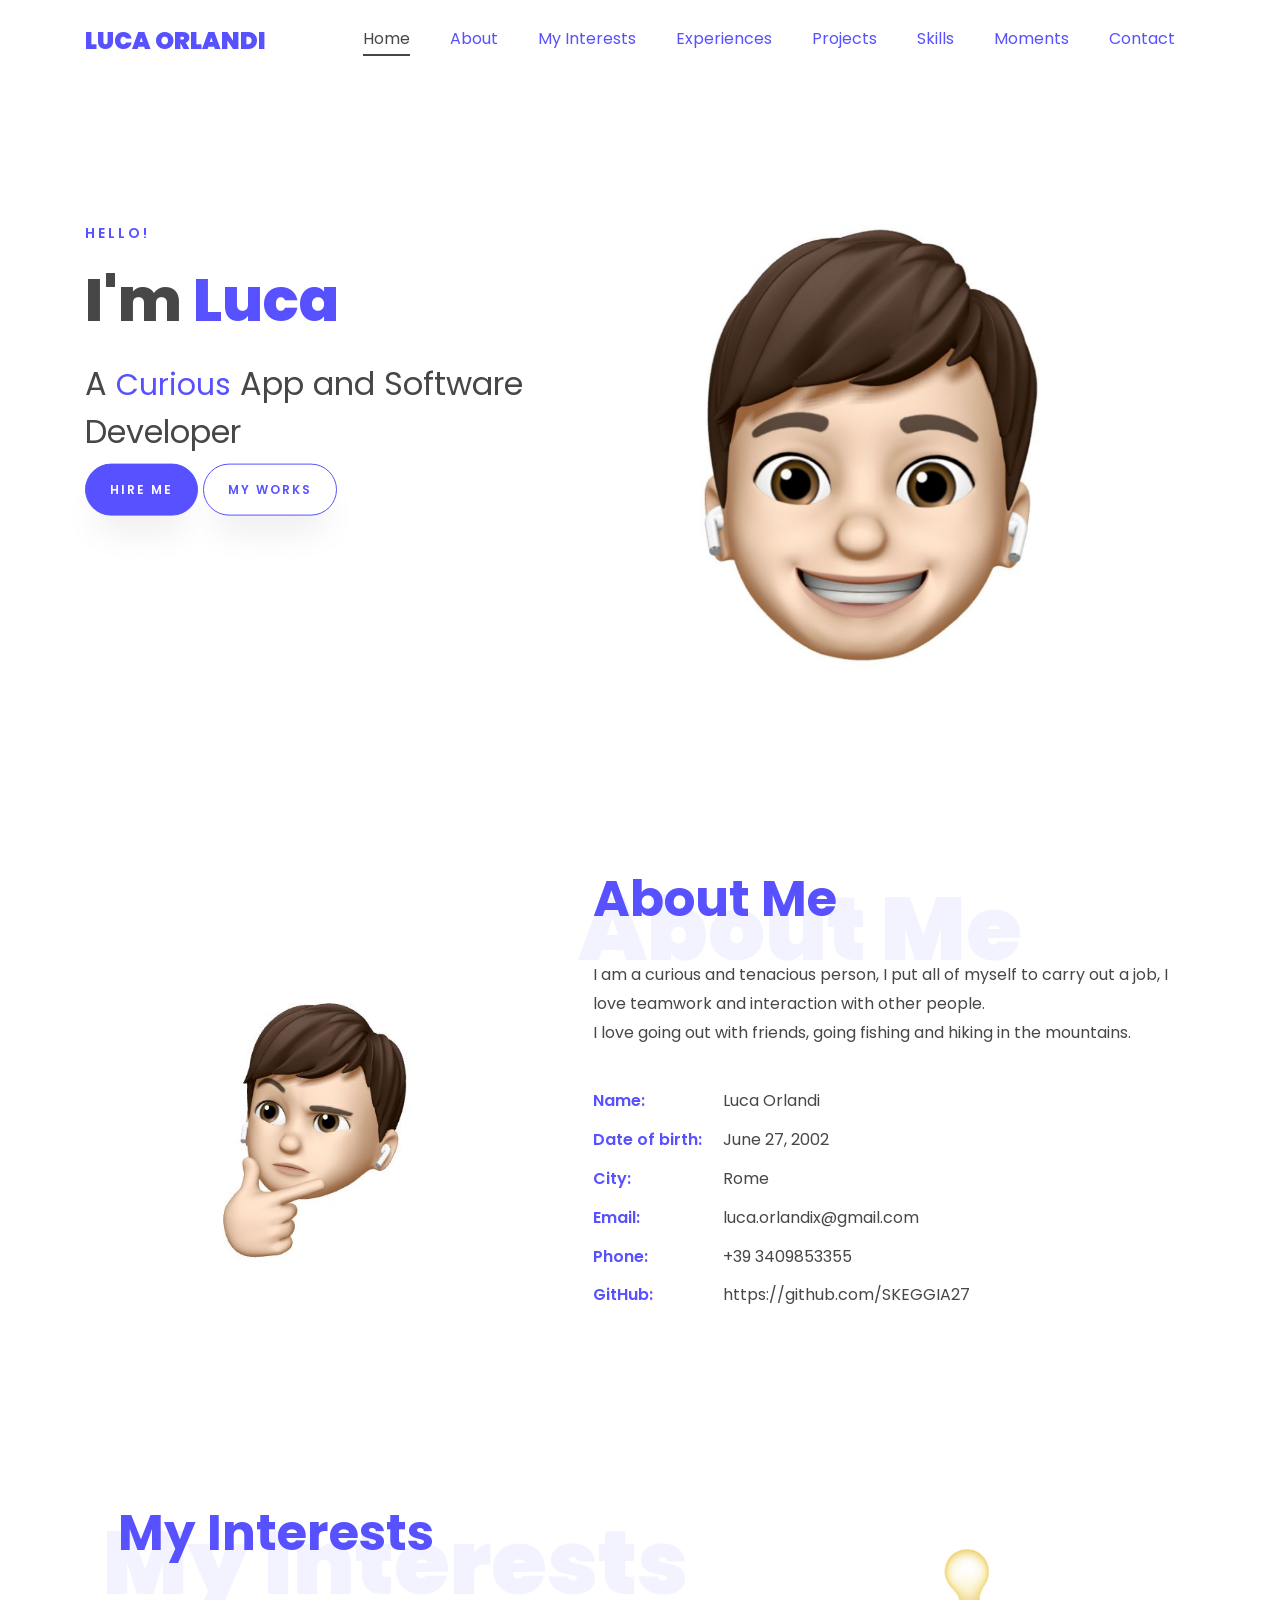
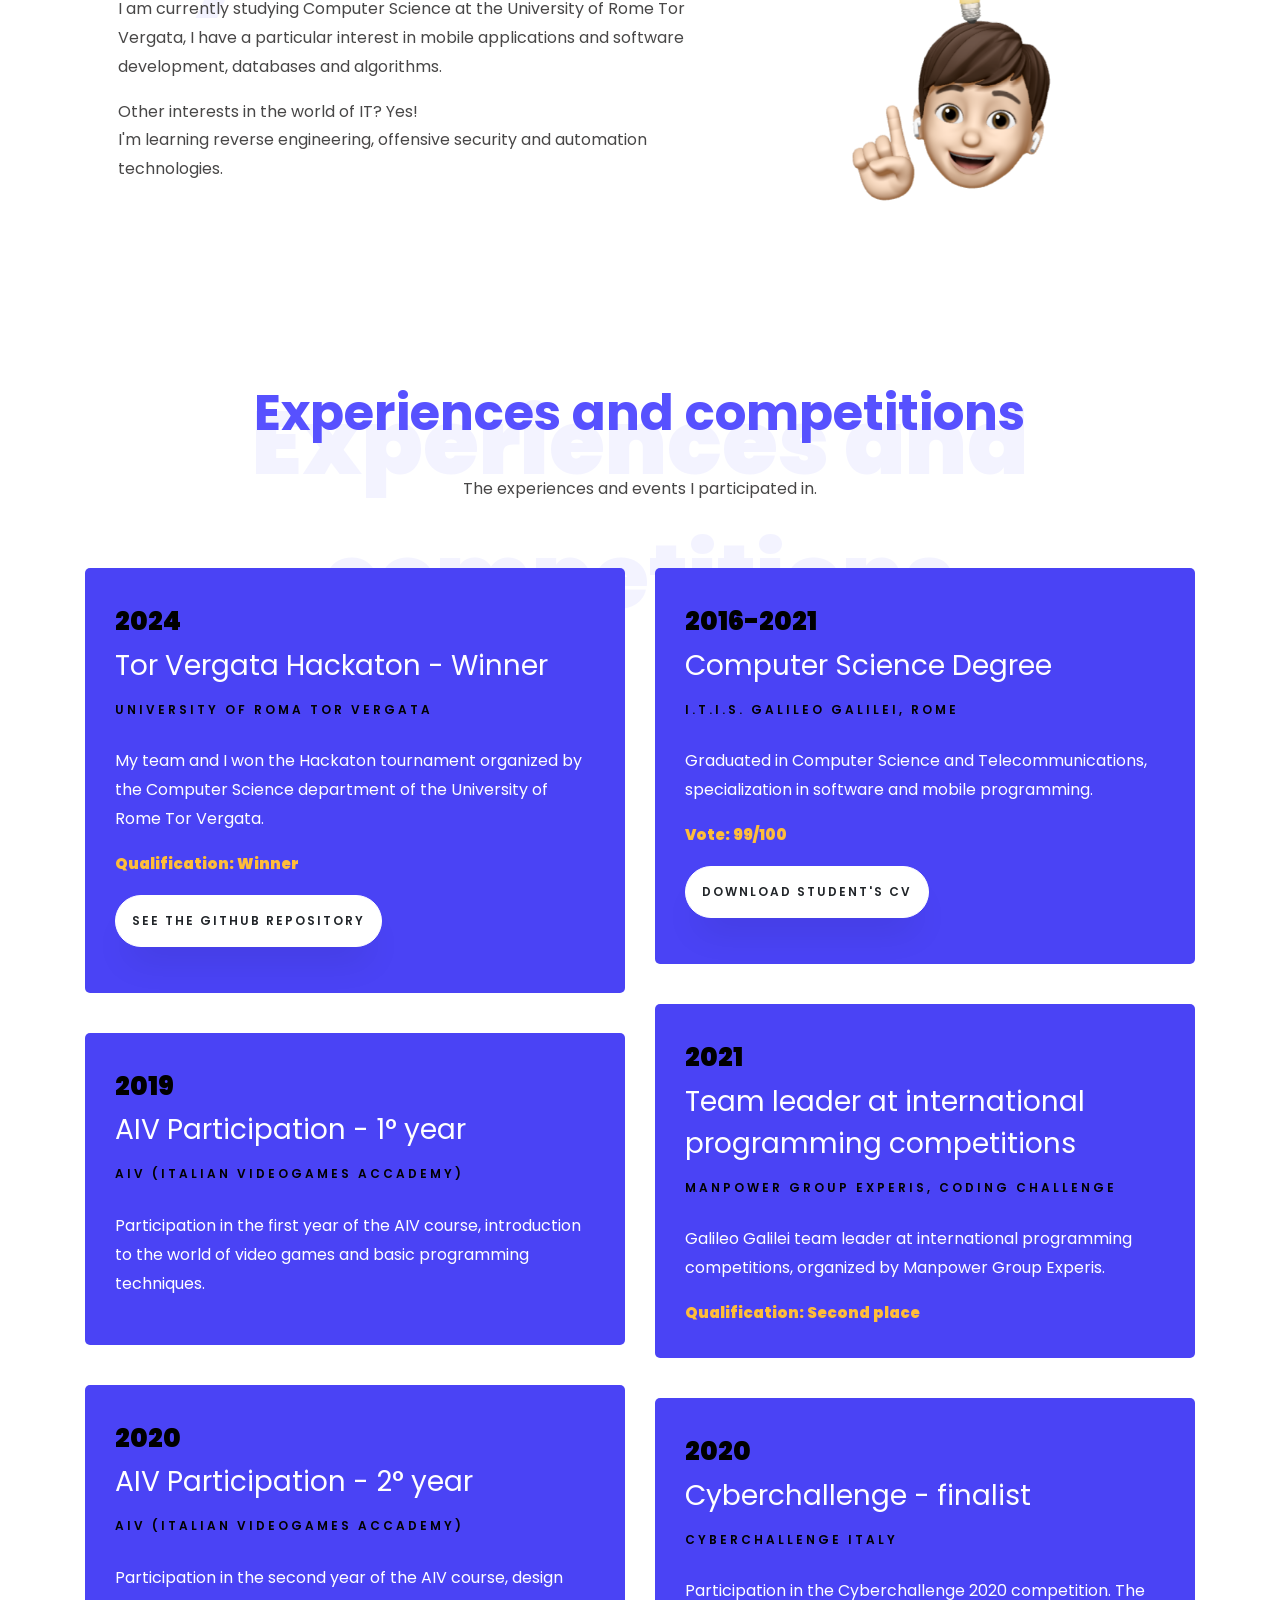
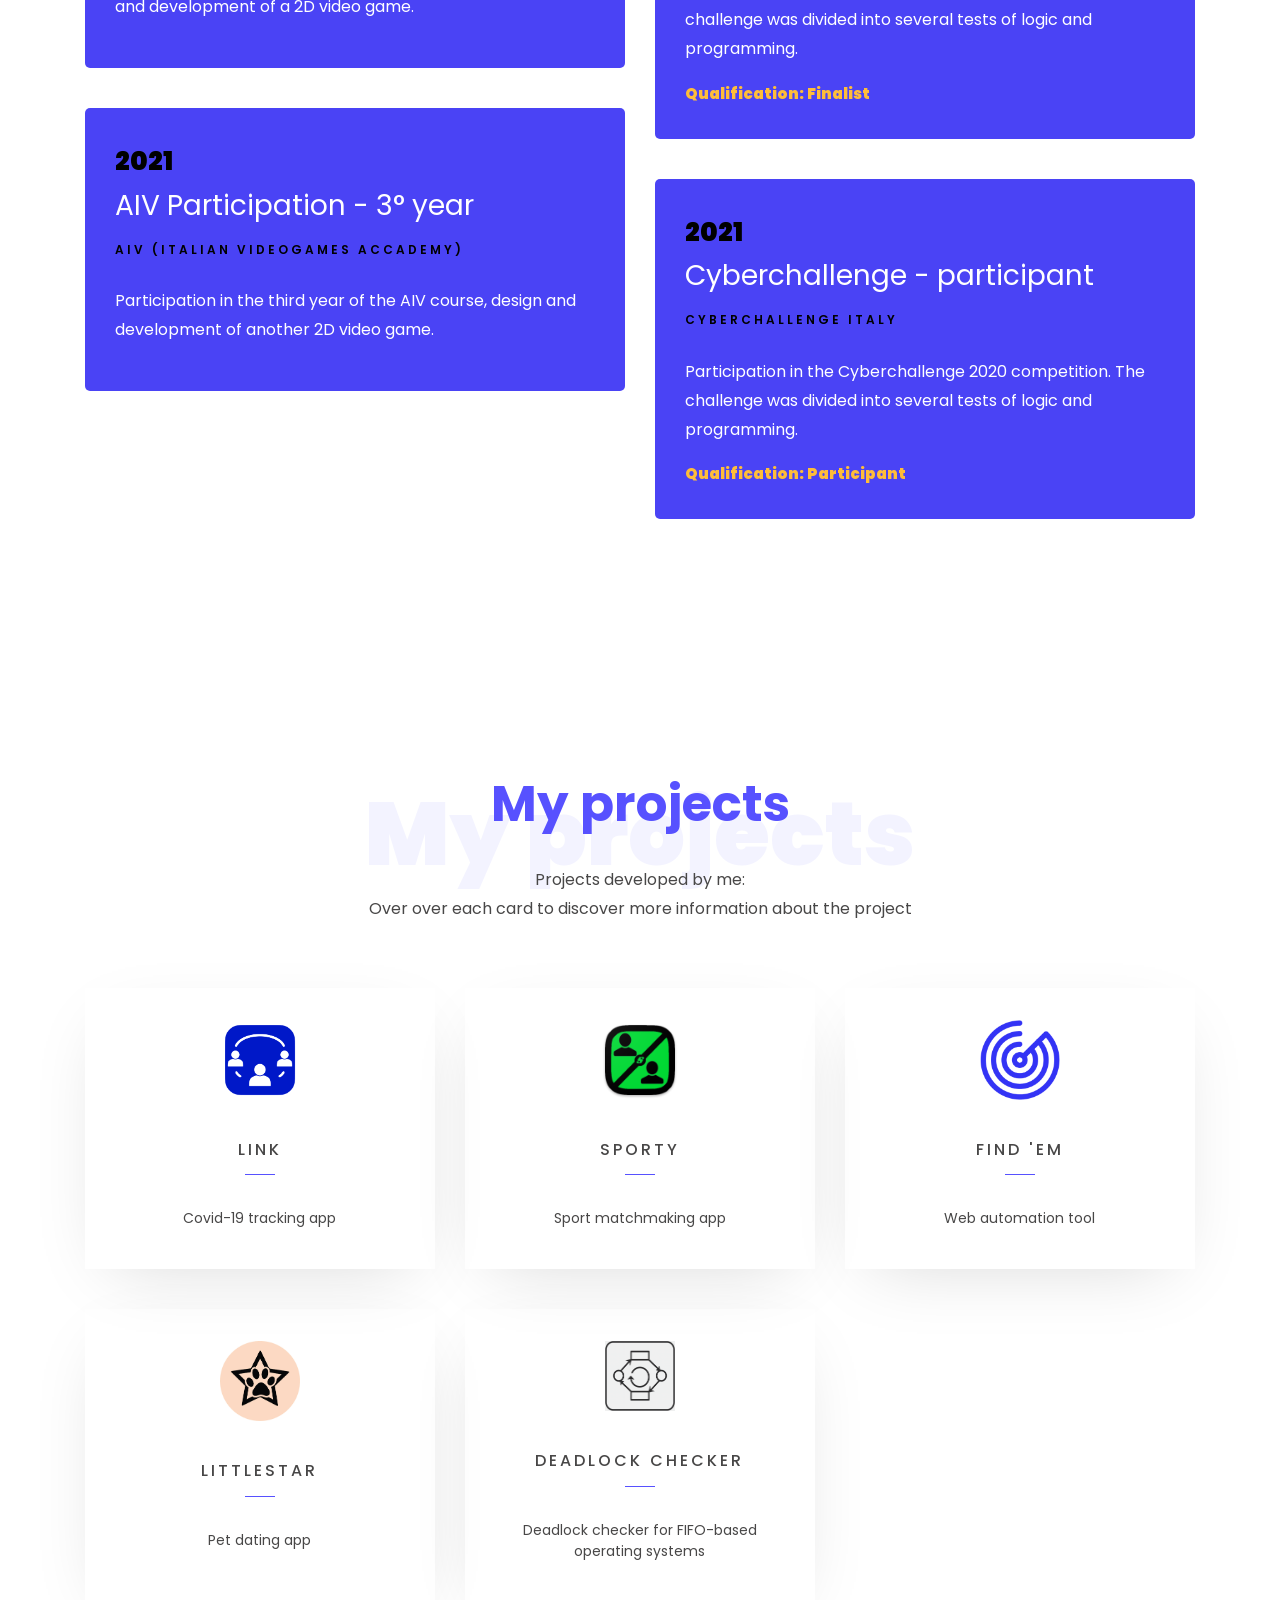
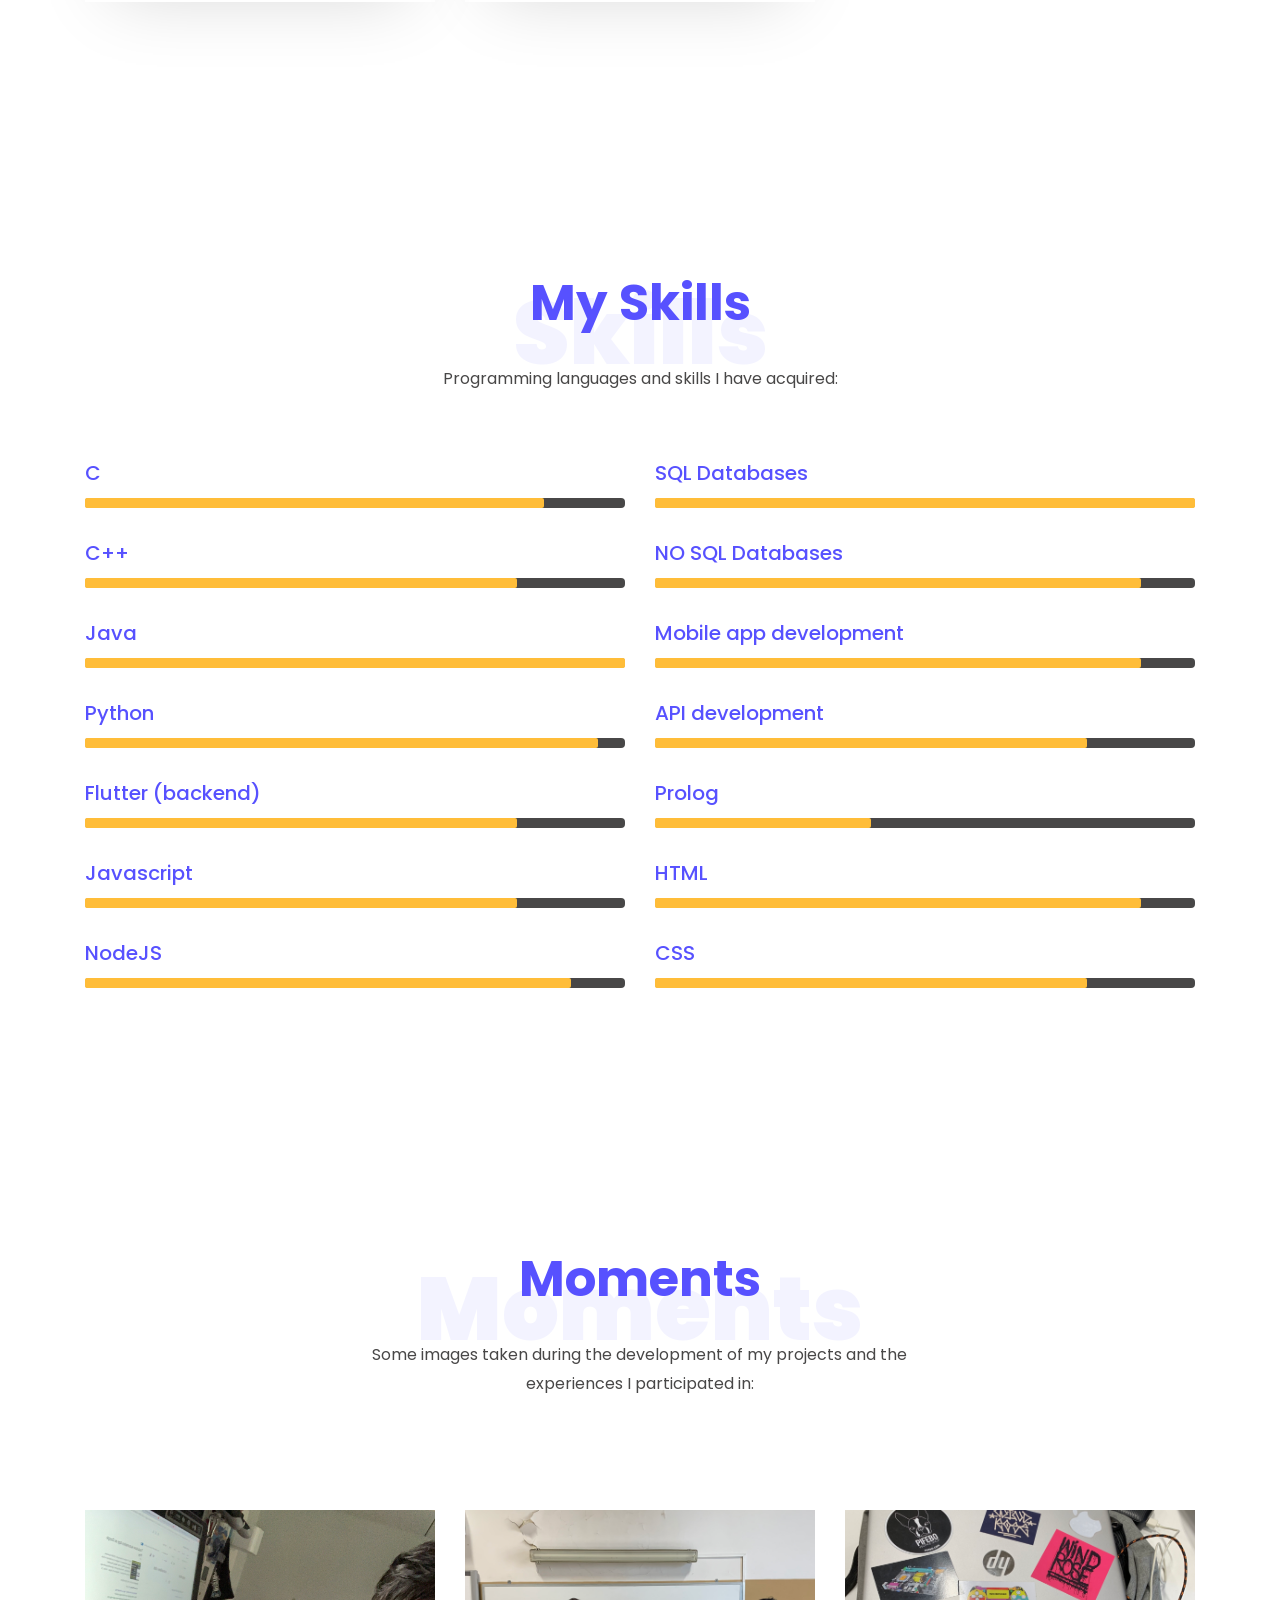
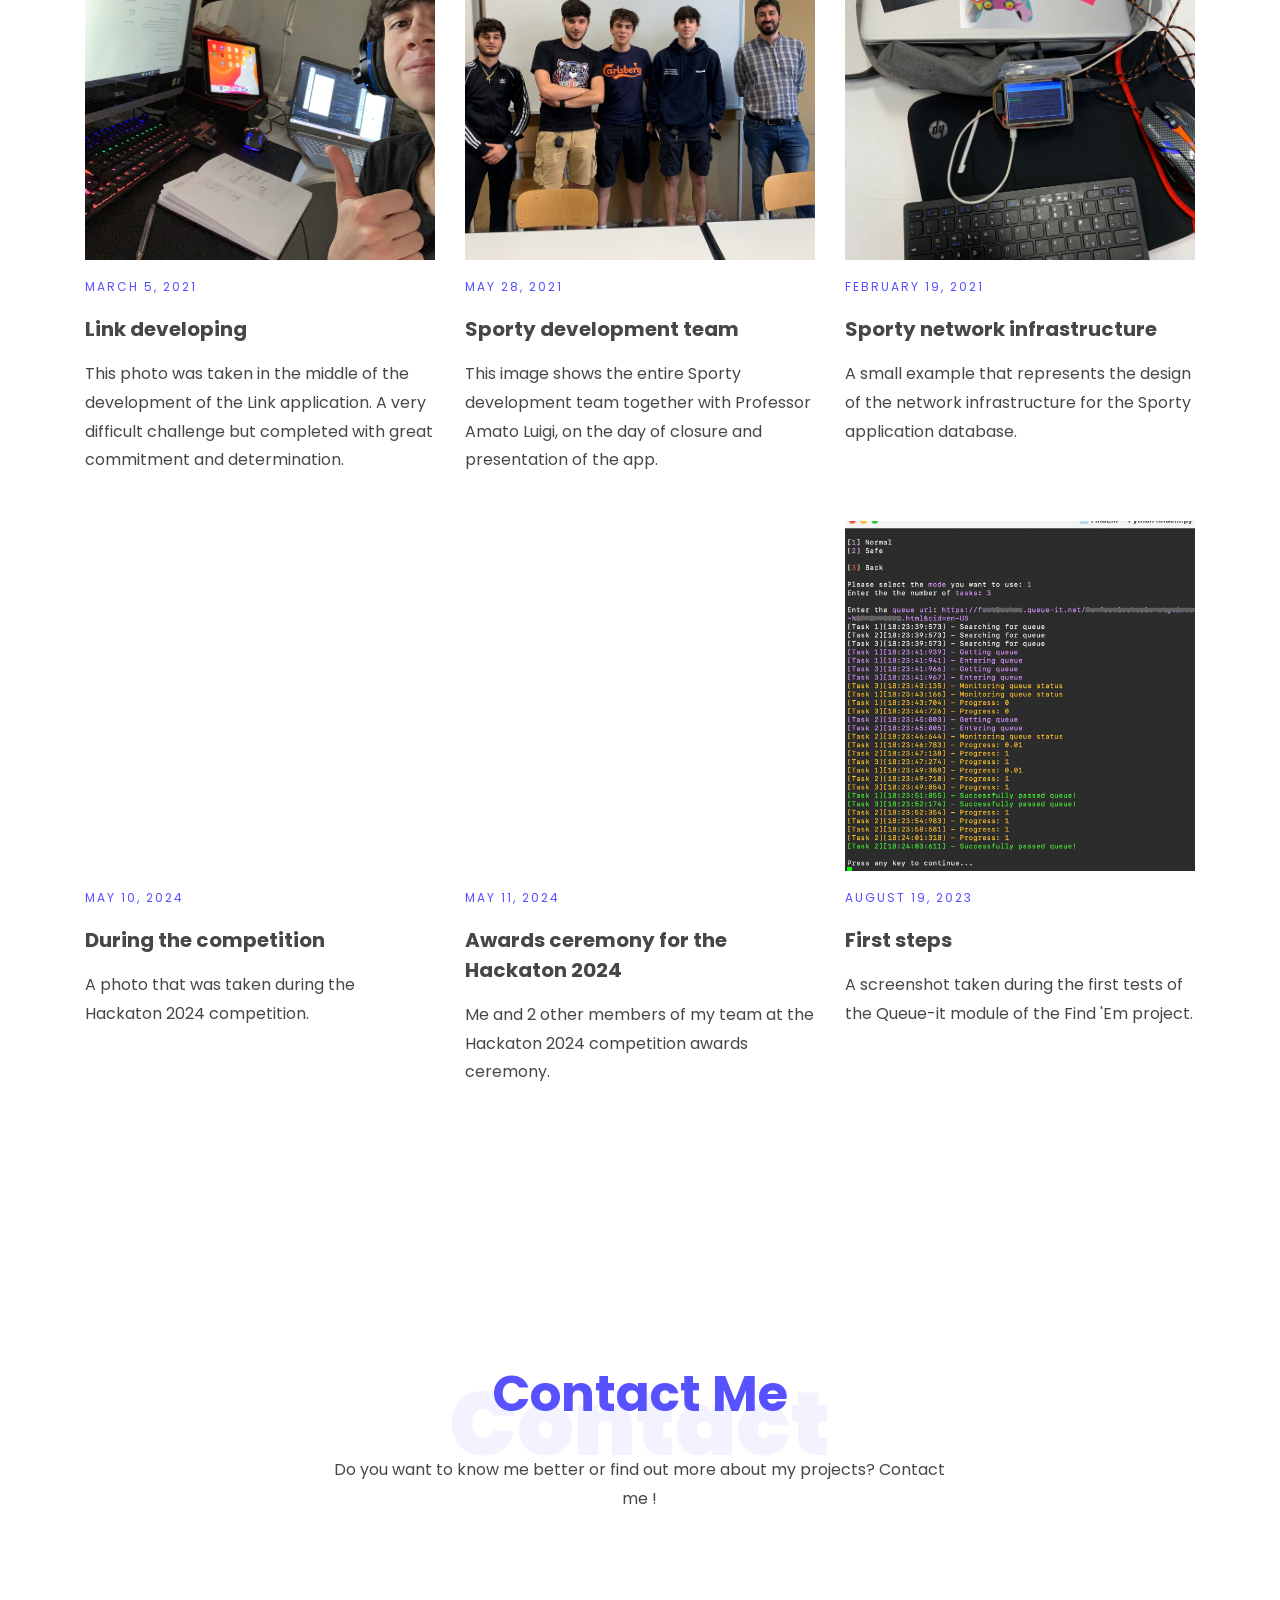
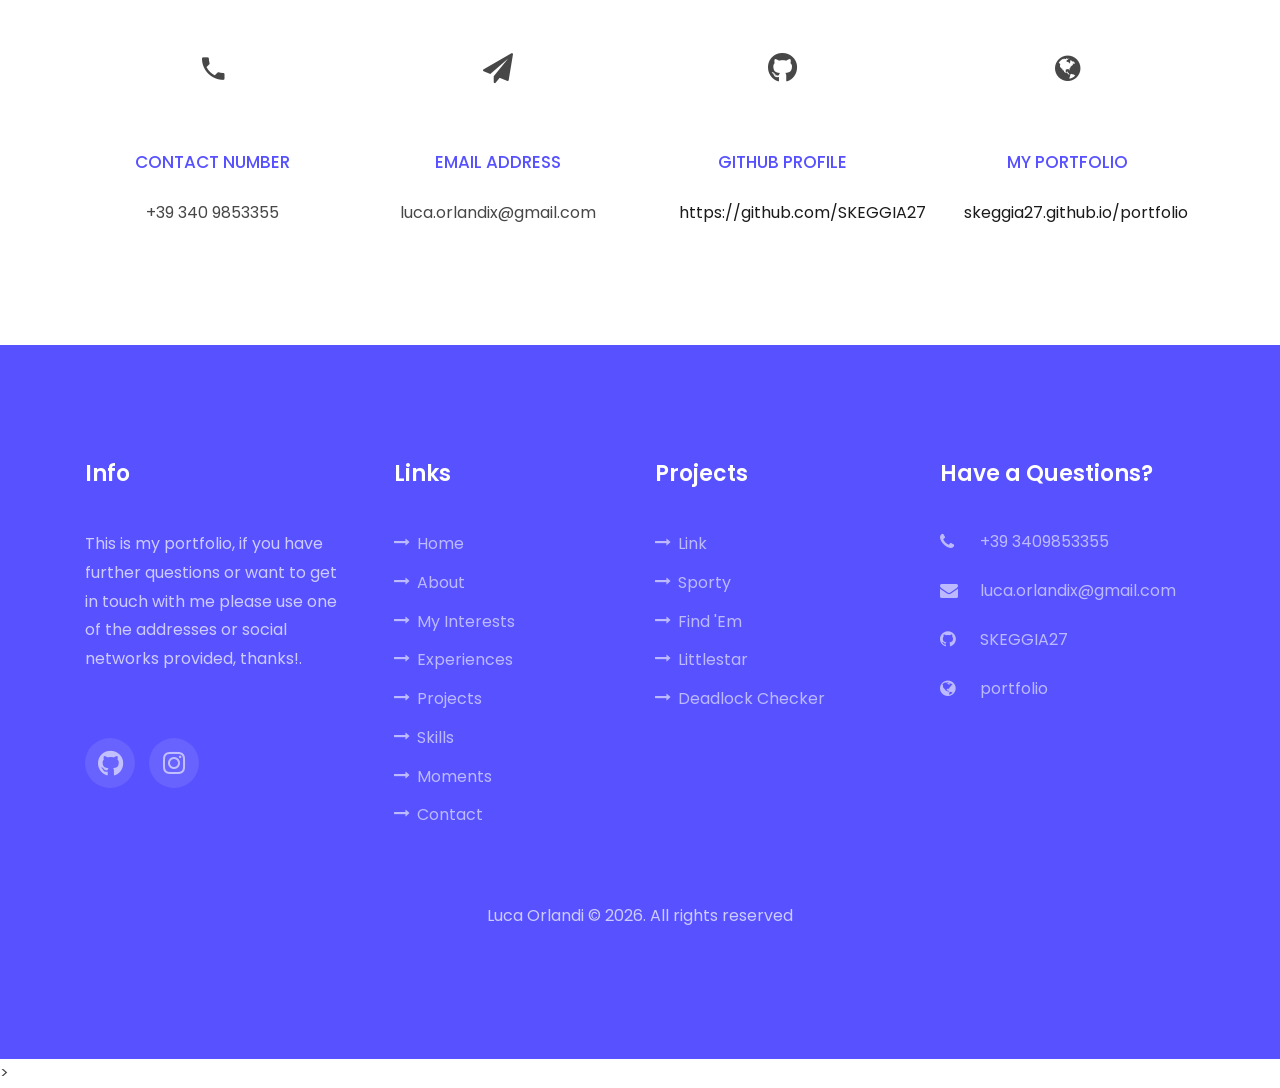
==== commit 42629837: "Removed projects complete number" ====
--- a/index.html
+++ b/index.html
@@ -131,14 +131,6 @@
 								algorithms.</p>
 							</p>Other interests in the world of IT? Yes!<br> I'm learning reverse engineering, offensive
 							security and automation technologies.</p>
-						</div>
-					</div>
-					<div class="counter-wrap ftco-animate d-flex mt-md-3">
-						<div class="text">
-							<p class="mb-4">
-								<span class="number" data-number="5">0</span>
-								<span>Project complete</span>
-							</p>
 						</div>
 					</div>
 				</div>
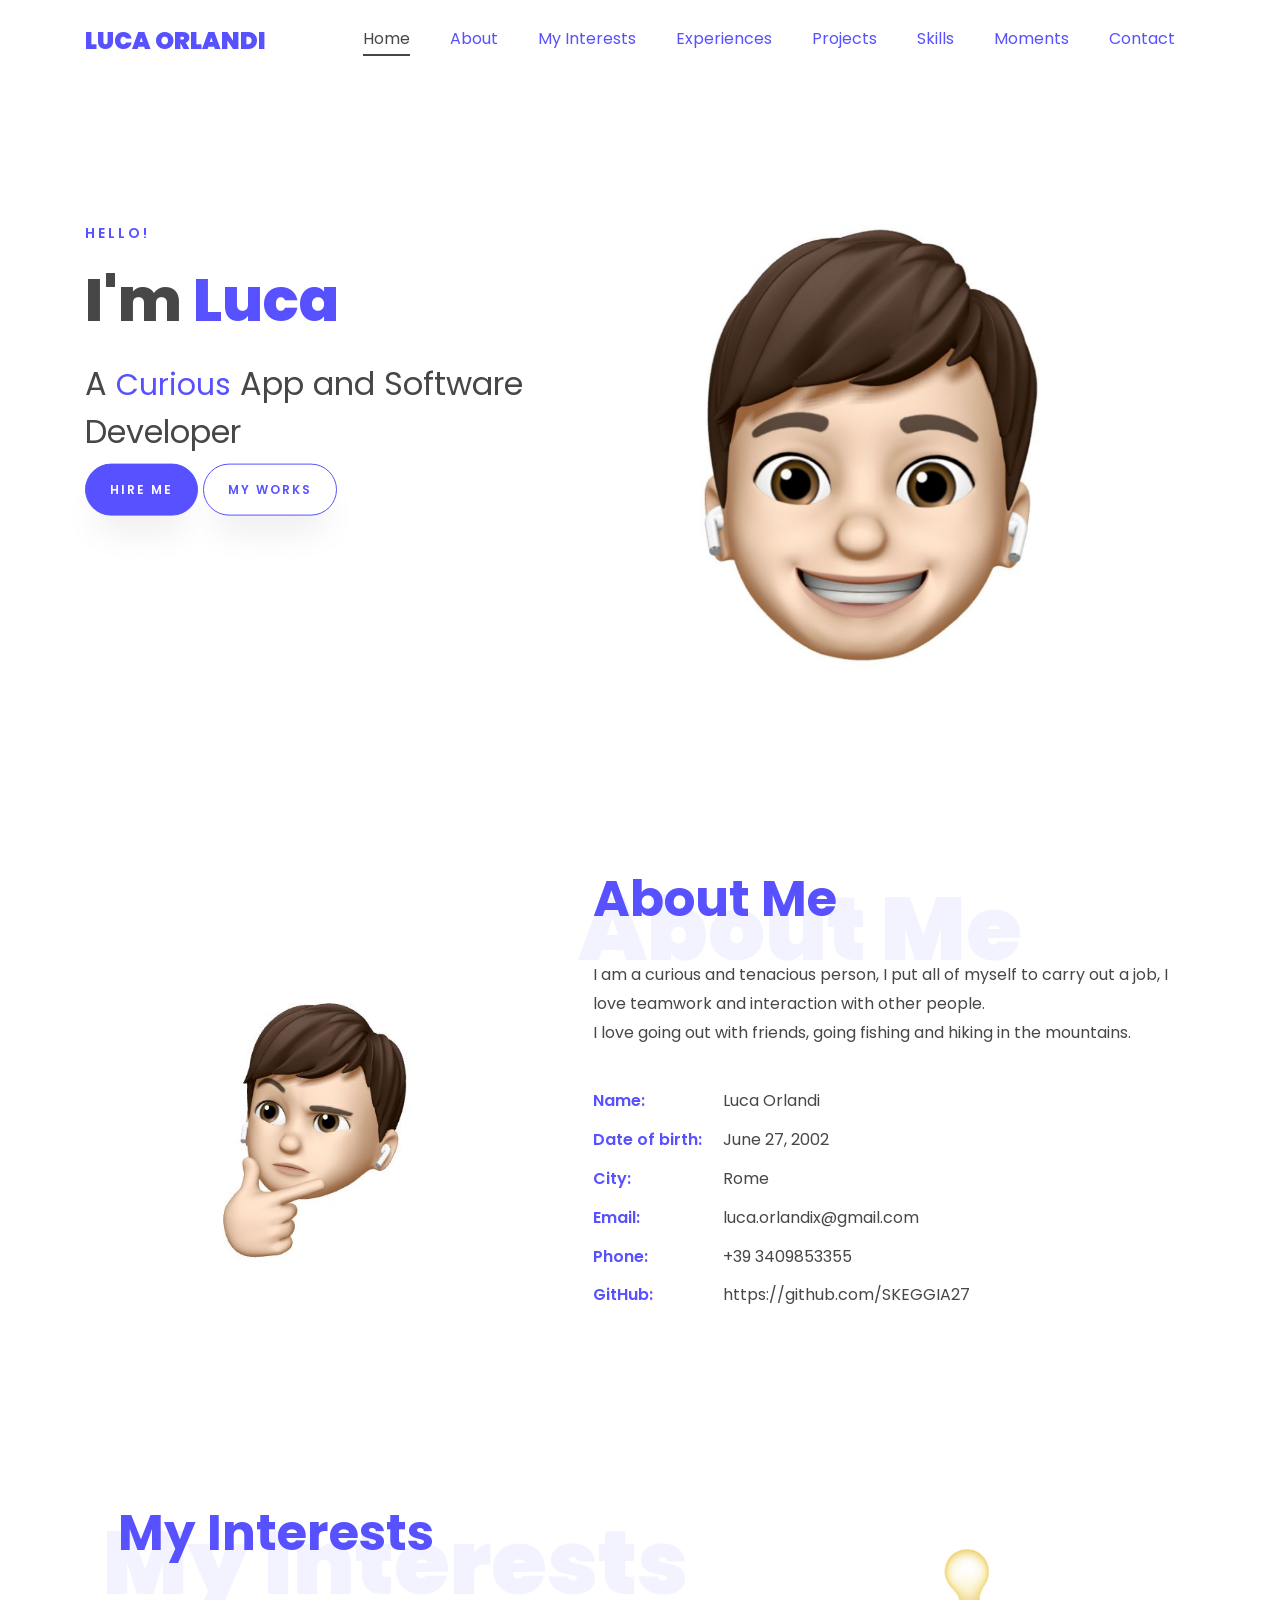
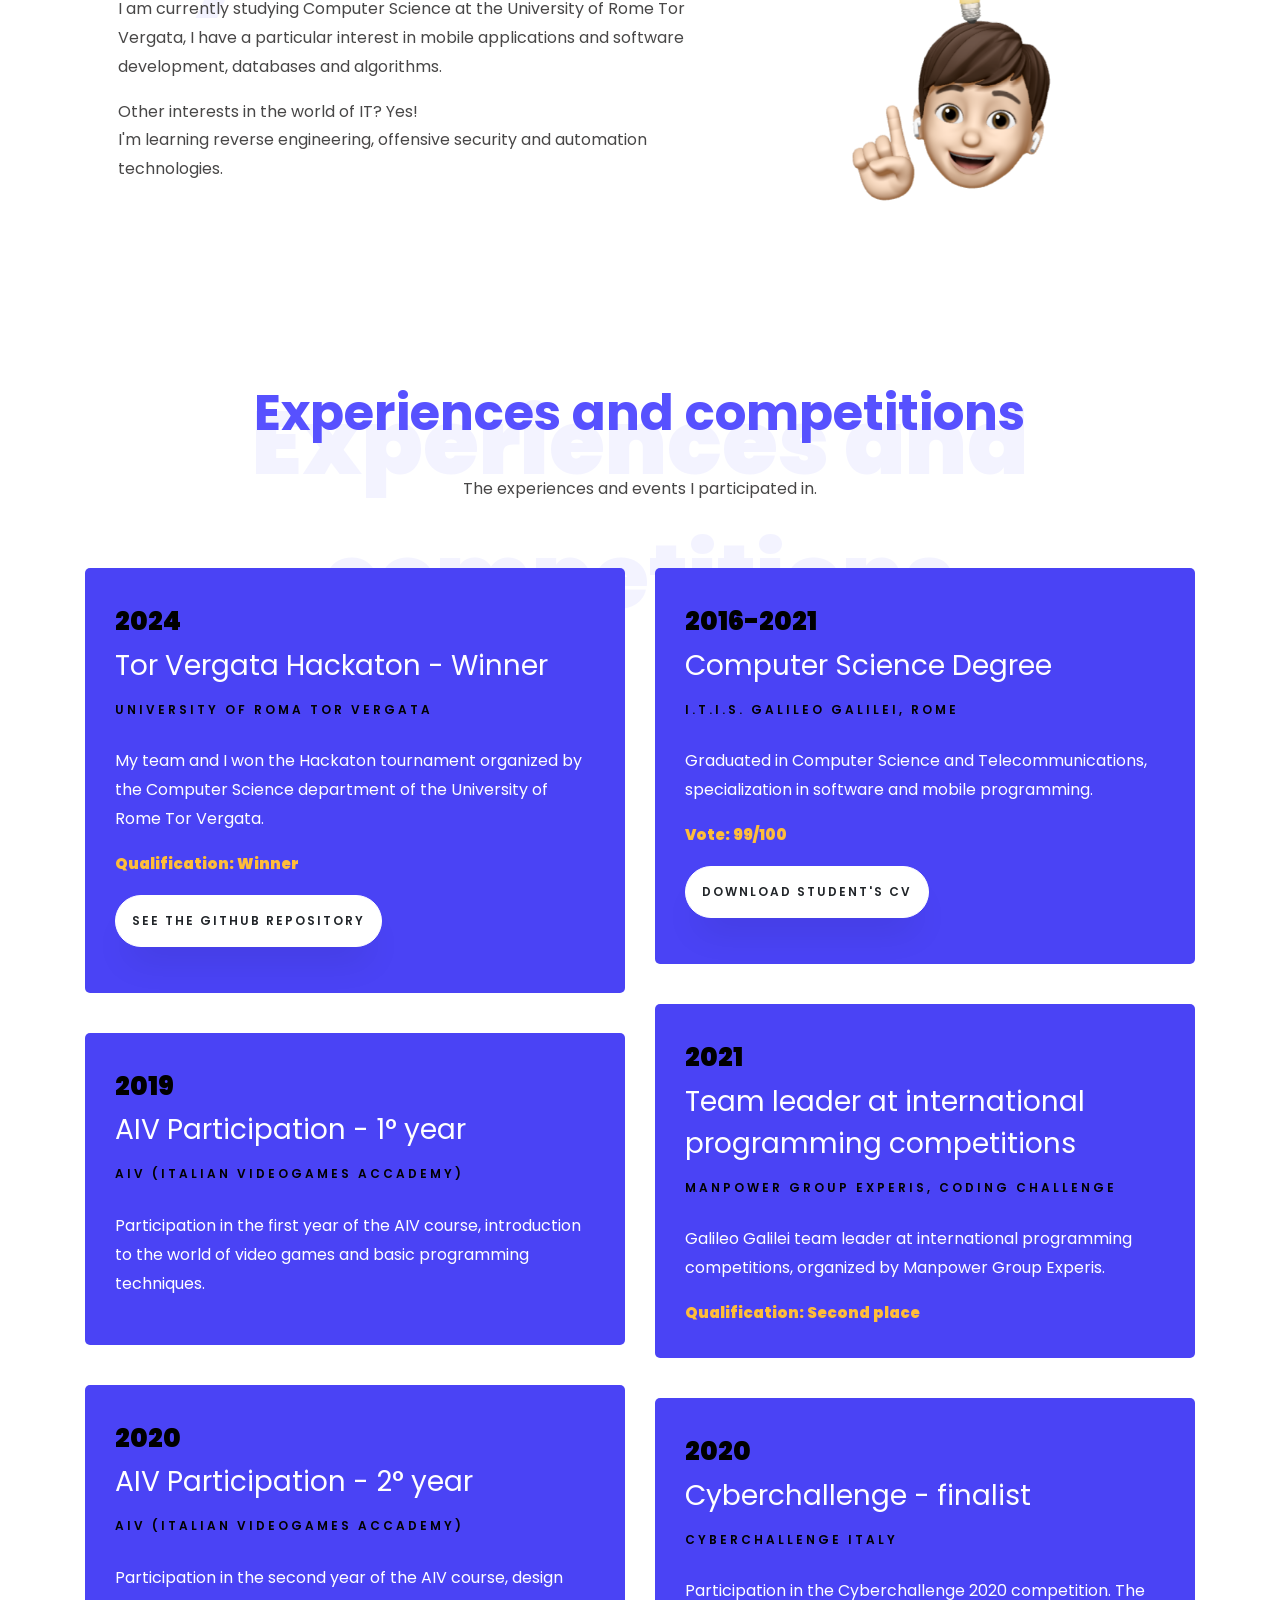
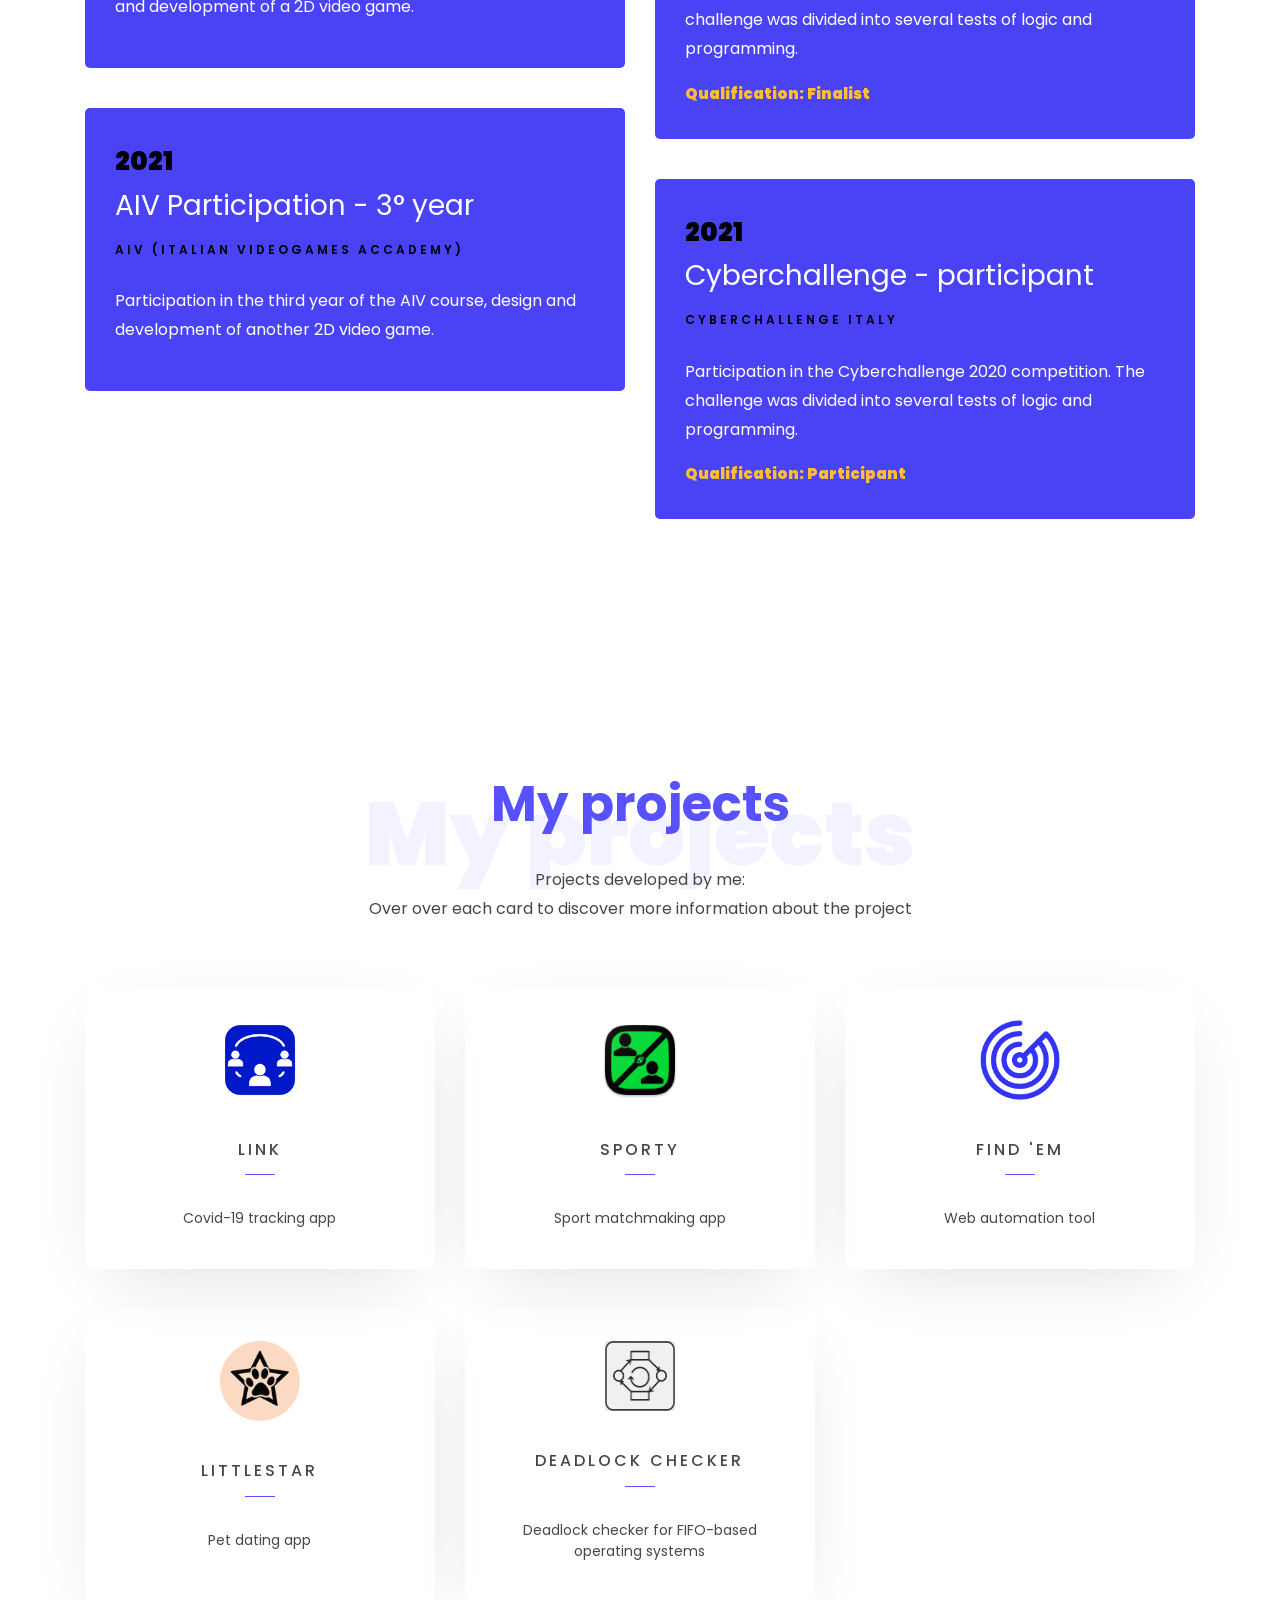
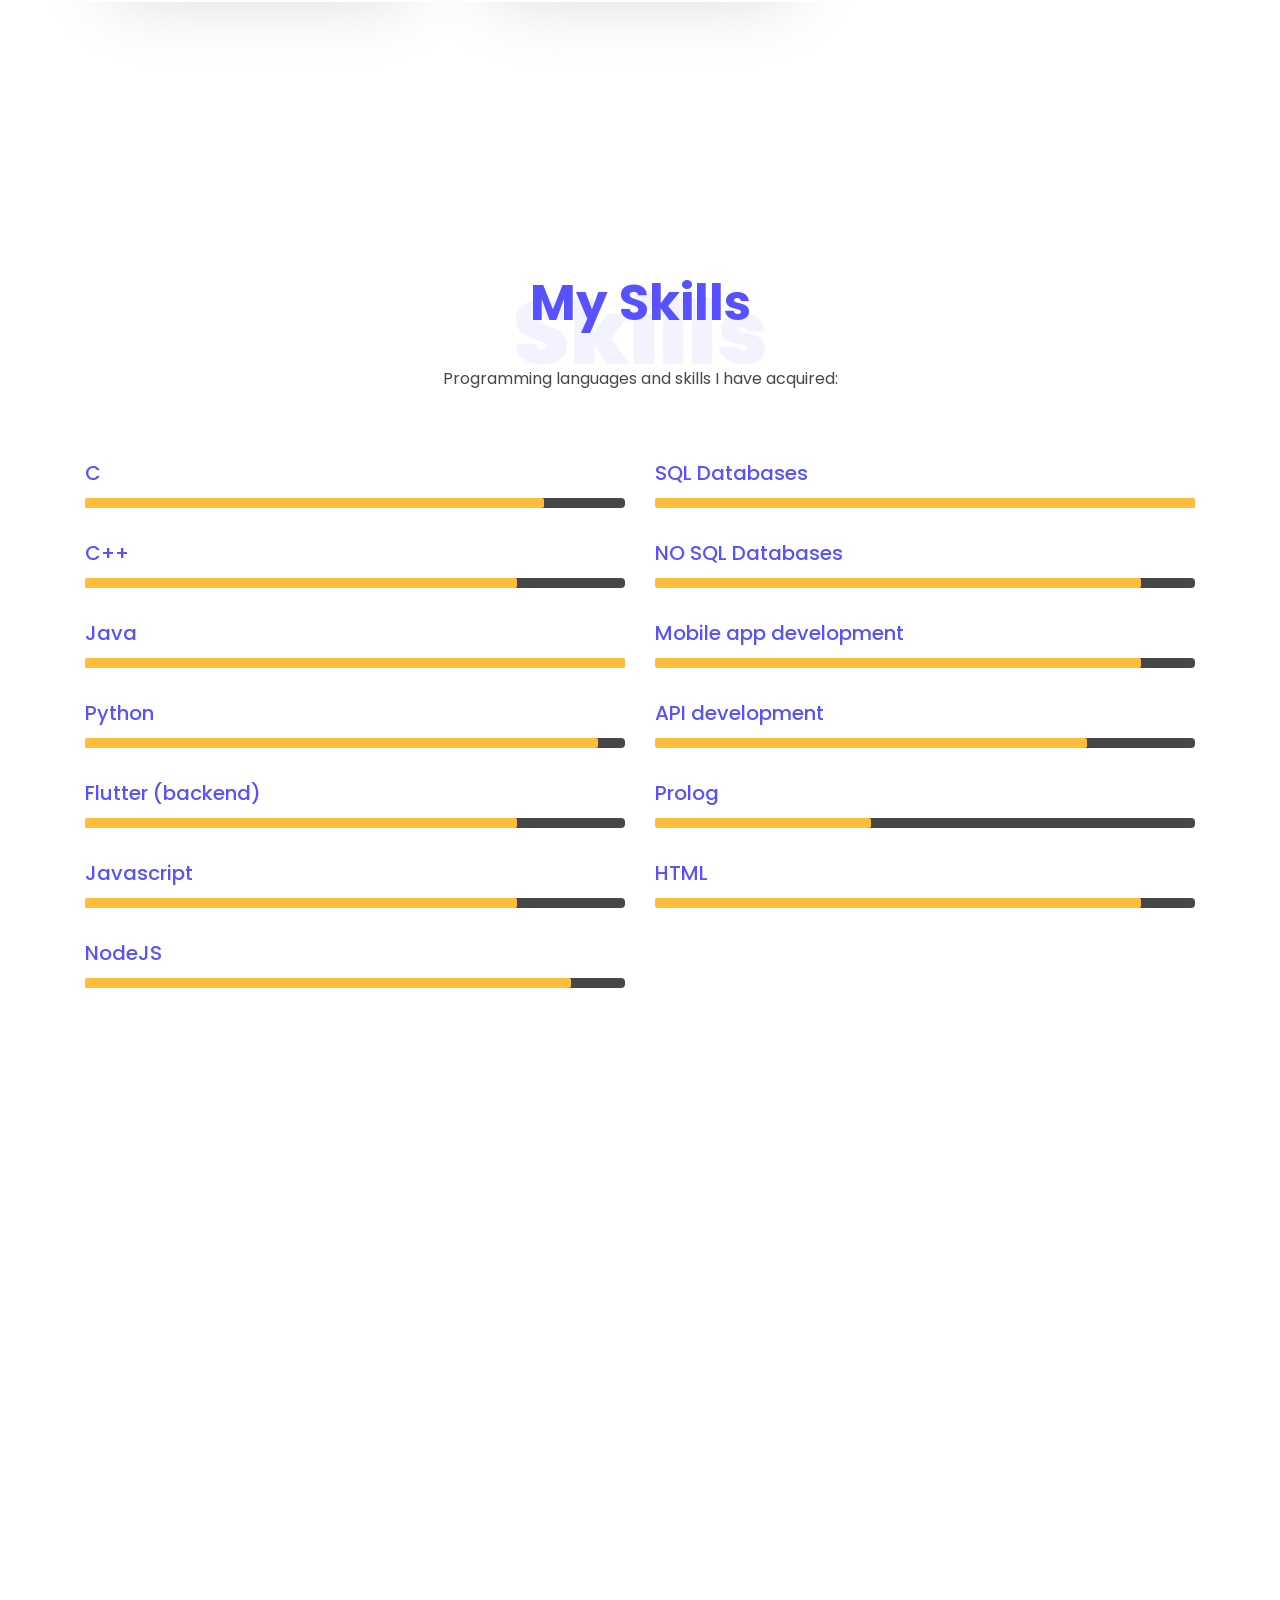
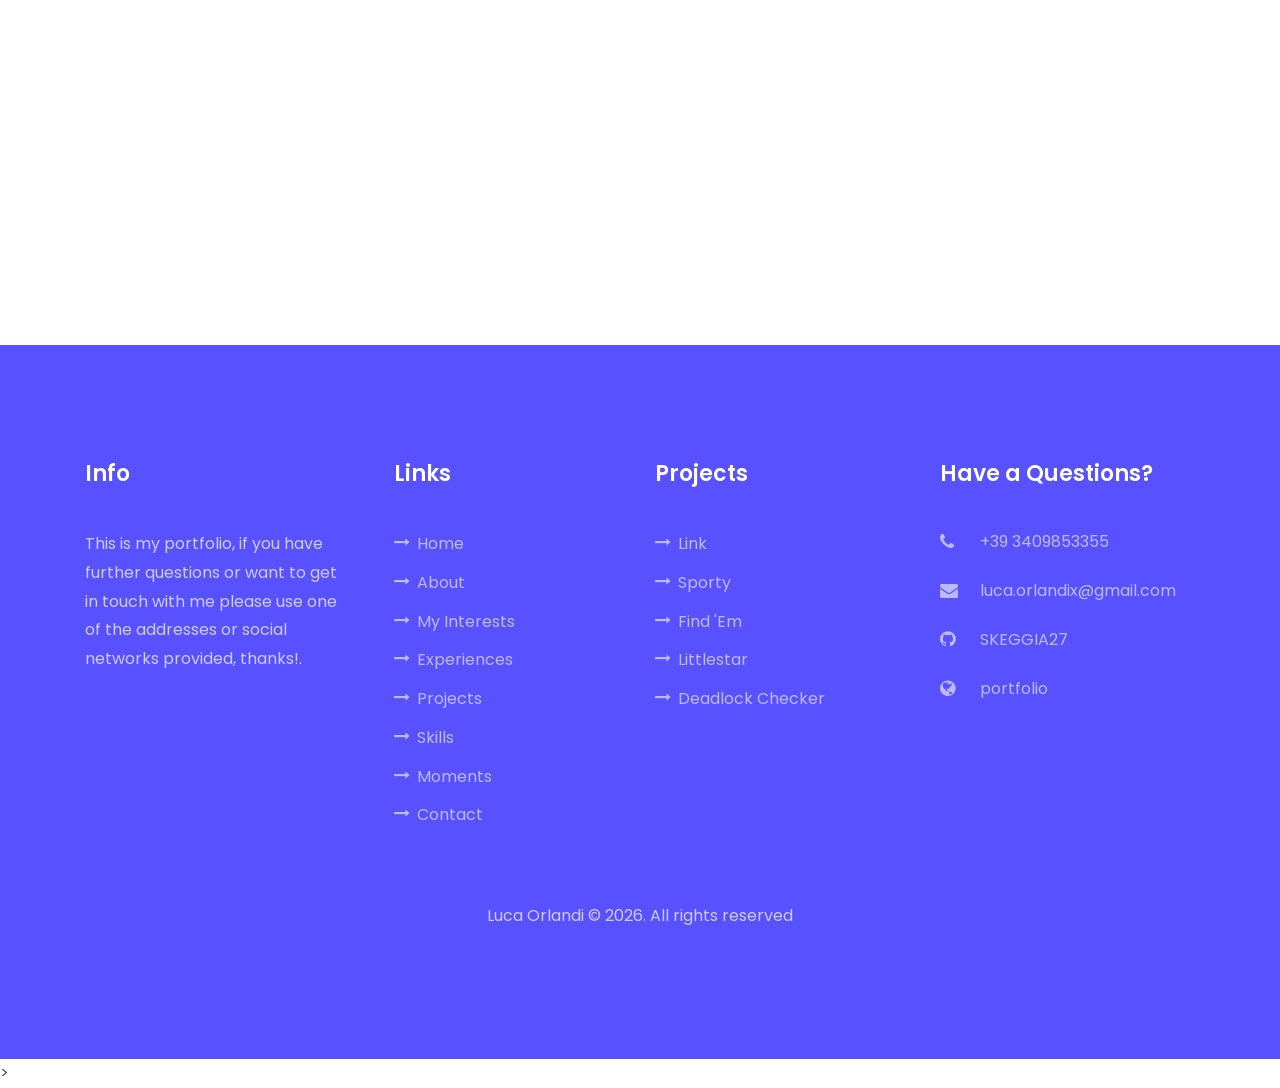
==== commit 95121bb3: "Fixed hamburger not closing" ====
--- a/index.html
+++ b/index.html
@@ -319,7 +319,7 @@
 								<li>a <b>Shopify account generator</b> capable of creating unlimited accounts, with built-in support for
 									automatic CAPTCHA solving;</li>
 								<li>a <b>dummy data generator</b> for jigging purposes;</li>
-								<li>a <b>Vinted views booster</b> to increase item exposure by artificially inflating view counts;</li>
+								<li>a <b>Vinted views booster</b> to increase item visibility by artificially inflating view counts;</li>
 								<li><b>CSV editing tools</b> and a <b>profile converter</b> compatible with various sneaker bots.</li>
 							</ul>
 							Find Em delivers a complete and optimized automation suite tailored for the demands of modern botting.
--- a/css/style.css
+++ b/css/style.css
@@ -8578,6 +8578,7 @@
             .owl-carousel.home-slider .slider-item .slider-text .one-third {
               width: 85%;
               left: 160px;
+              height: 100% !important;
              } }
           @media (max-width: 991.98px) {
             .owl-carousel.home-slider .slider-item .slider-text .one-third {
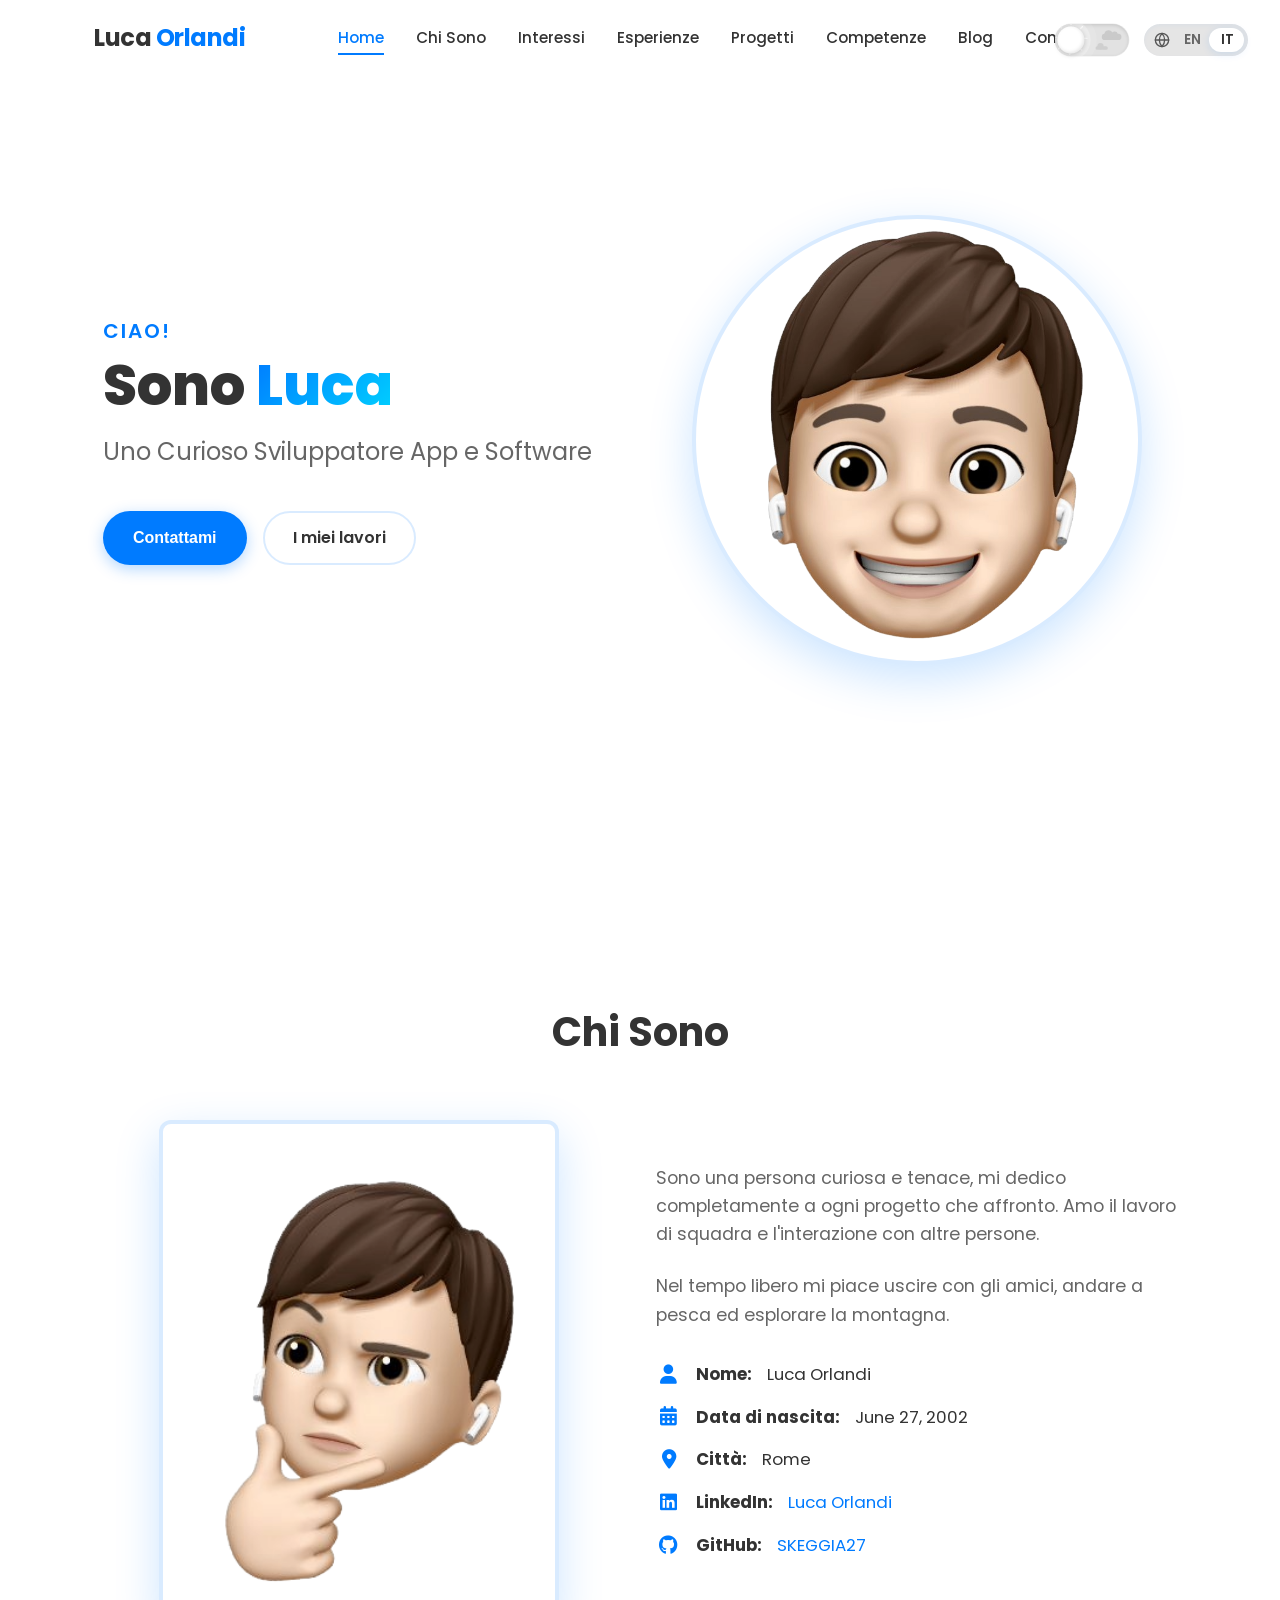
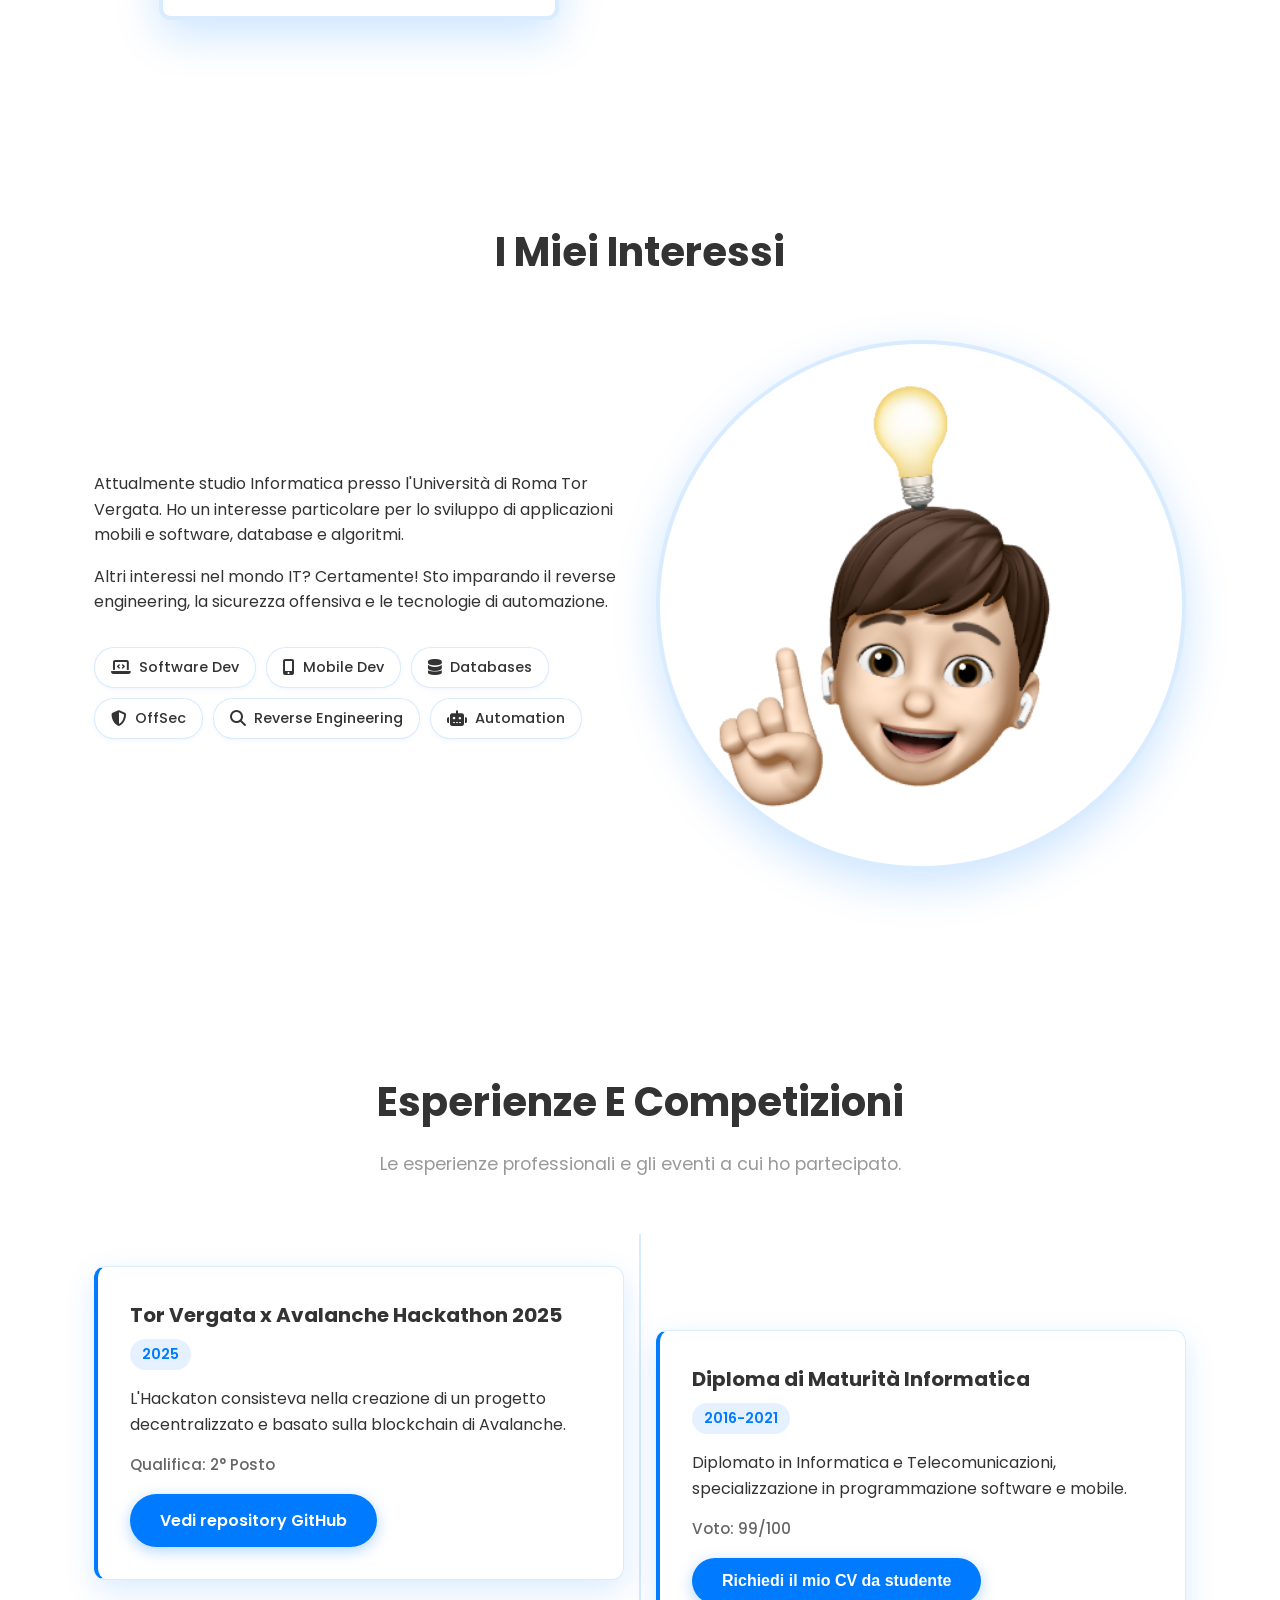
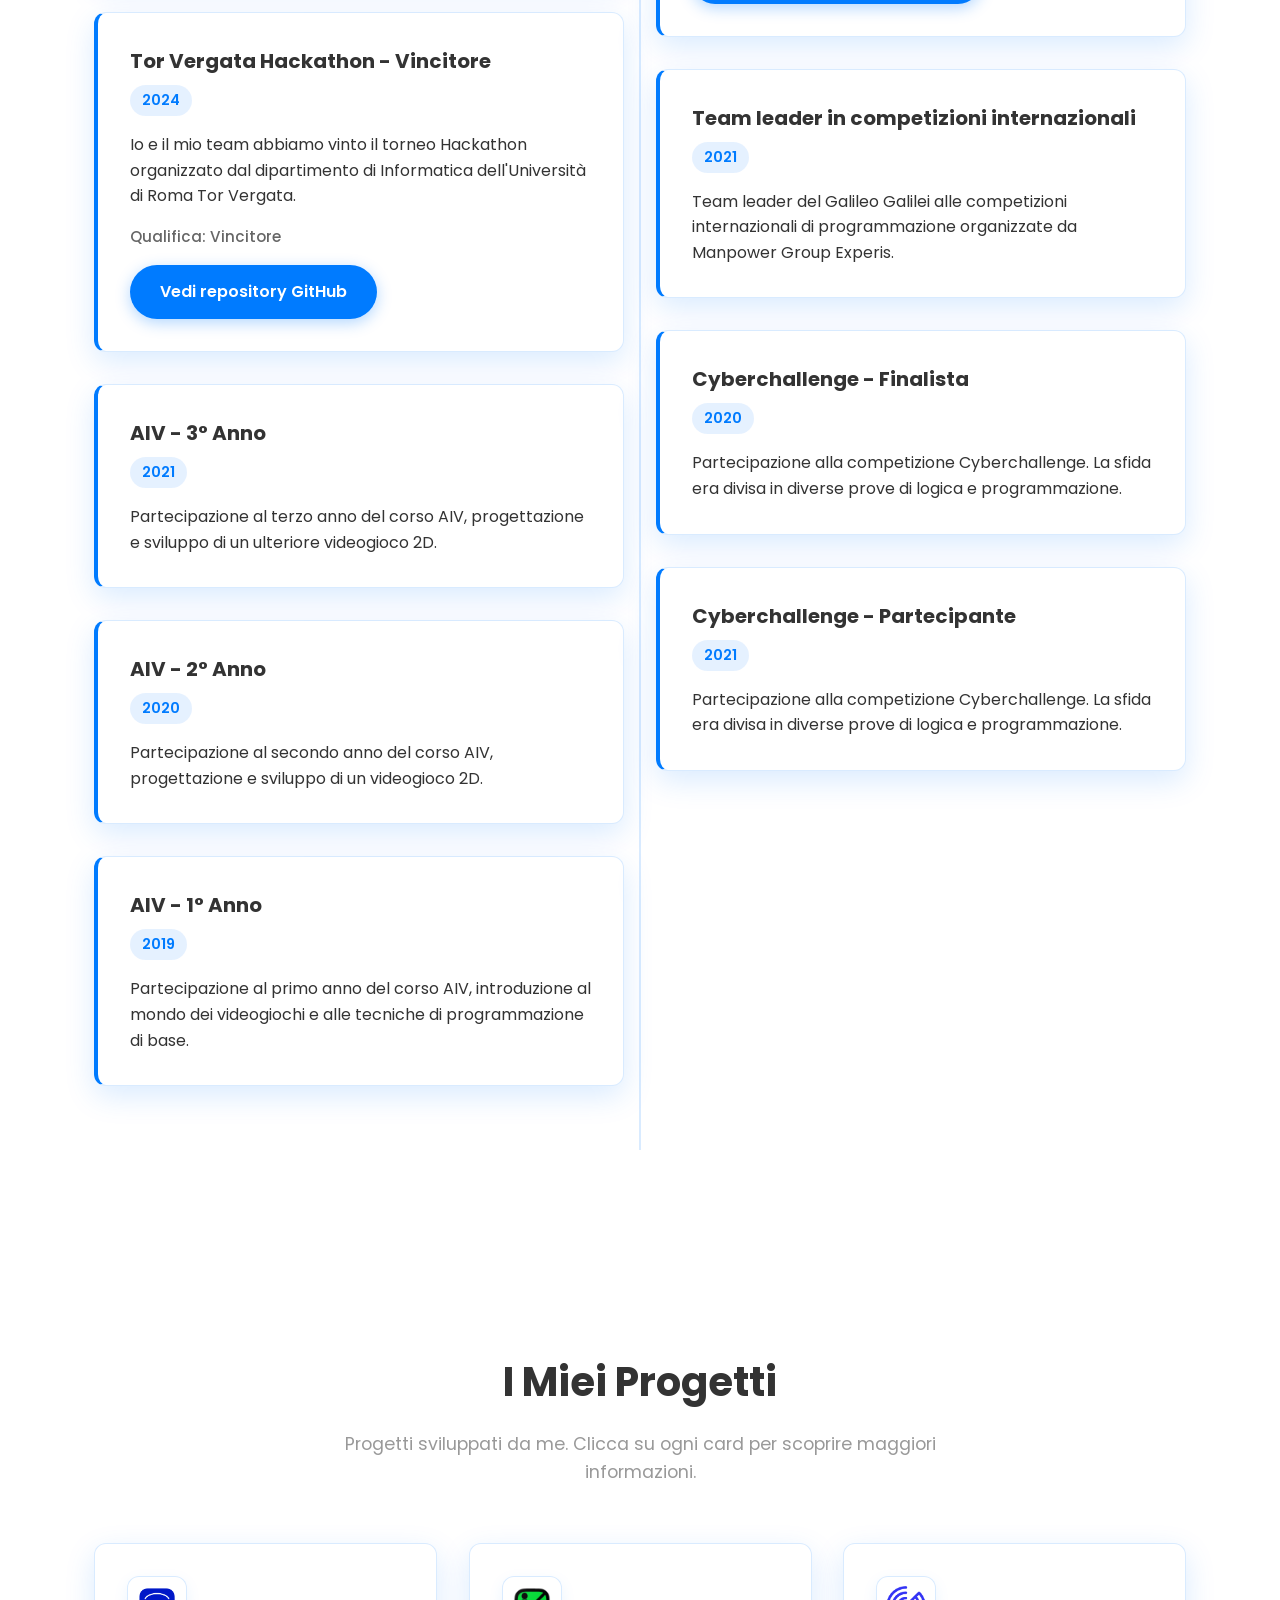
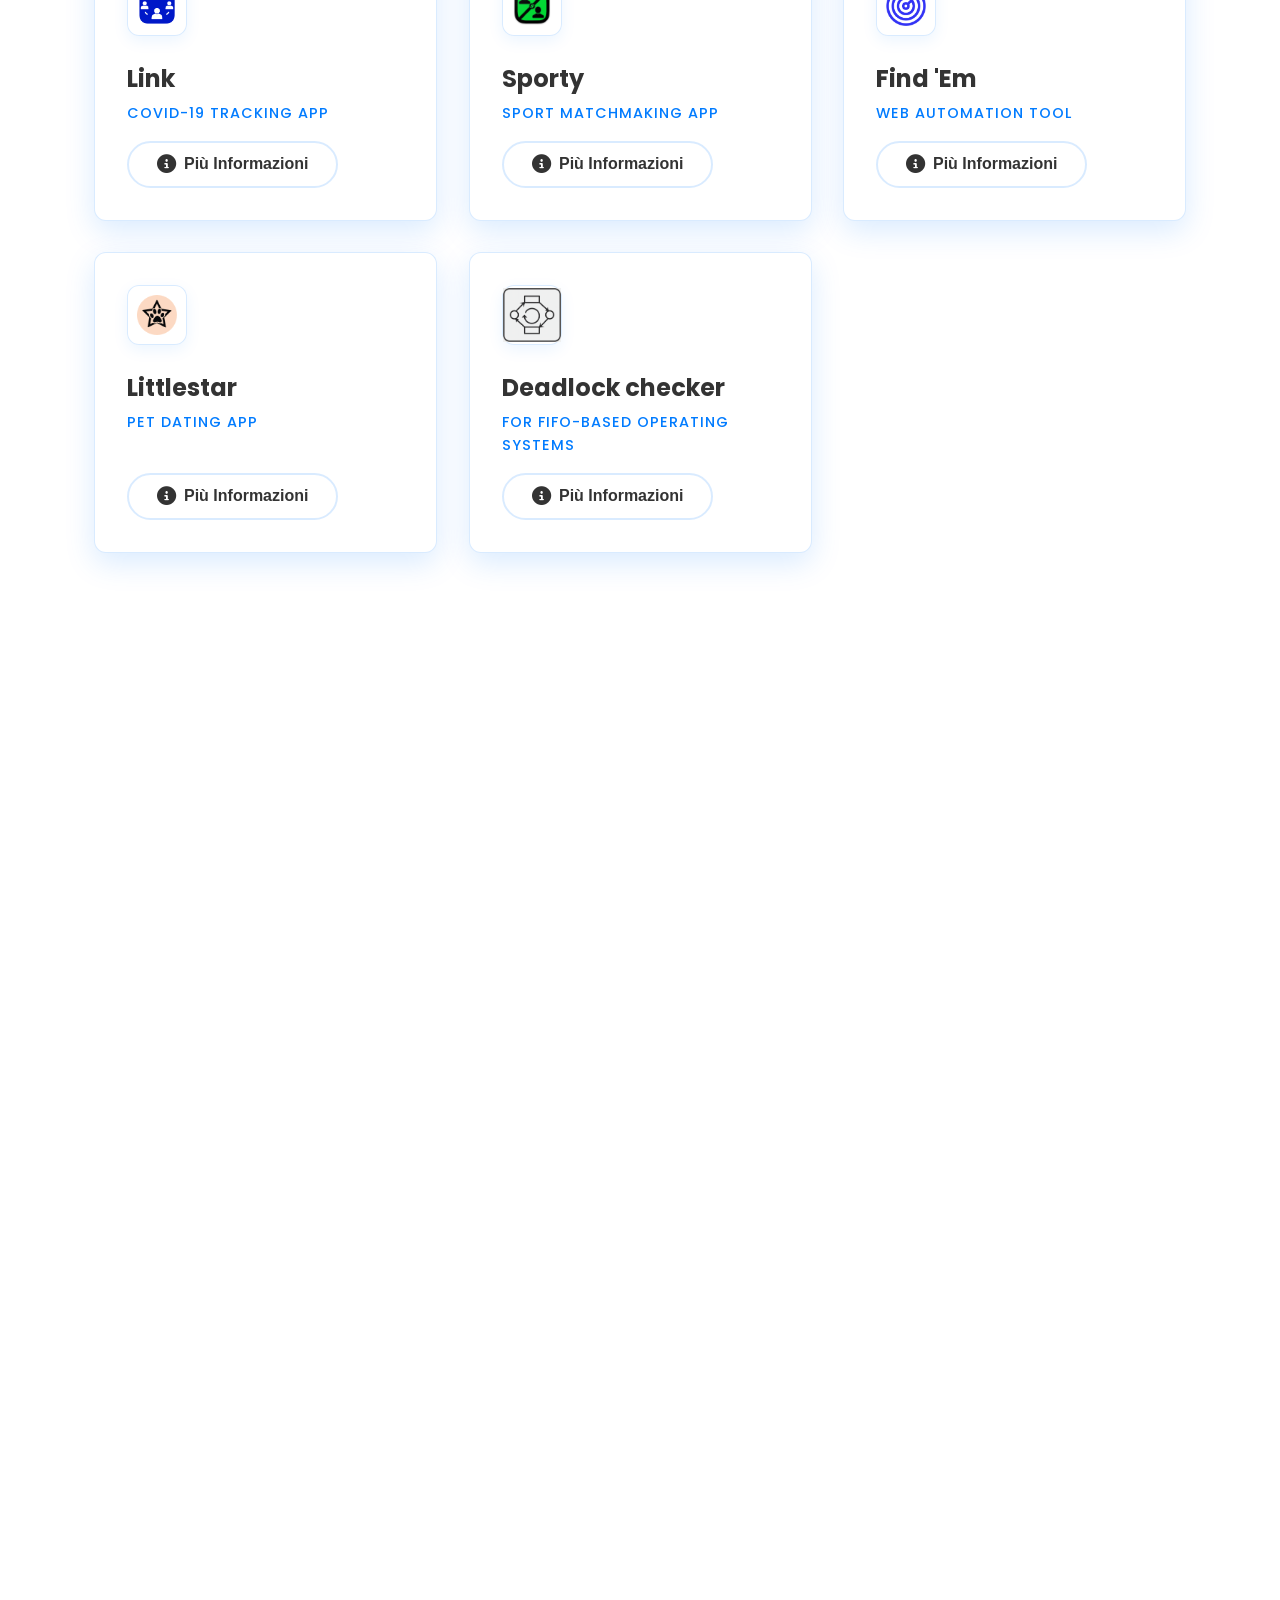
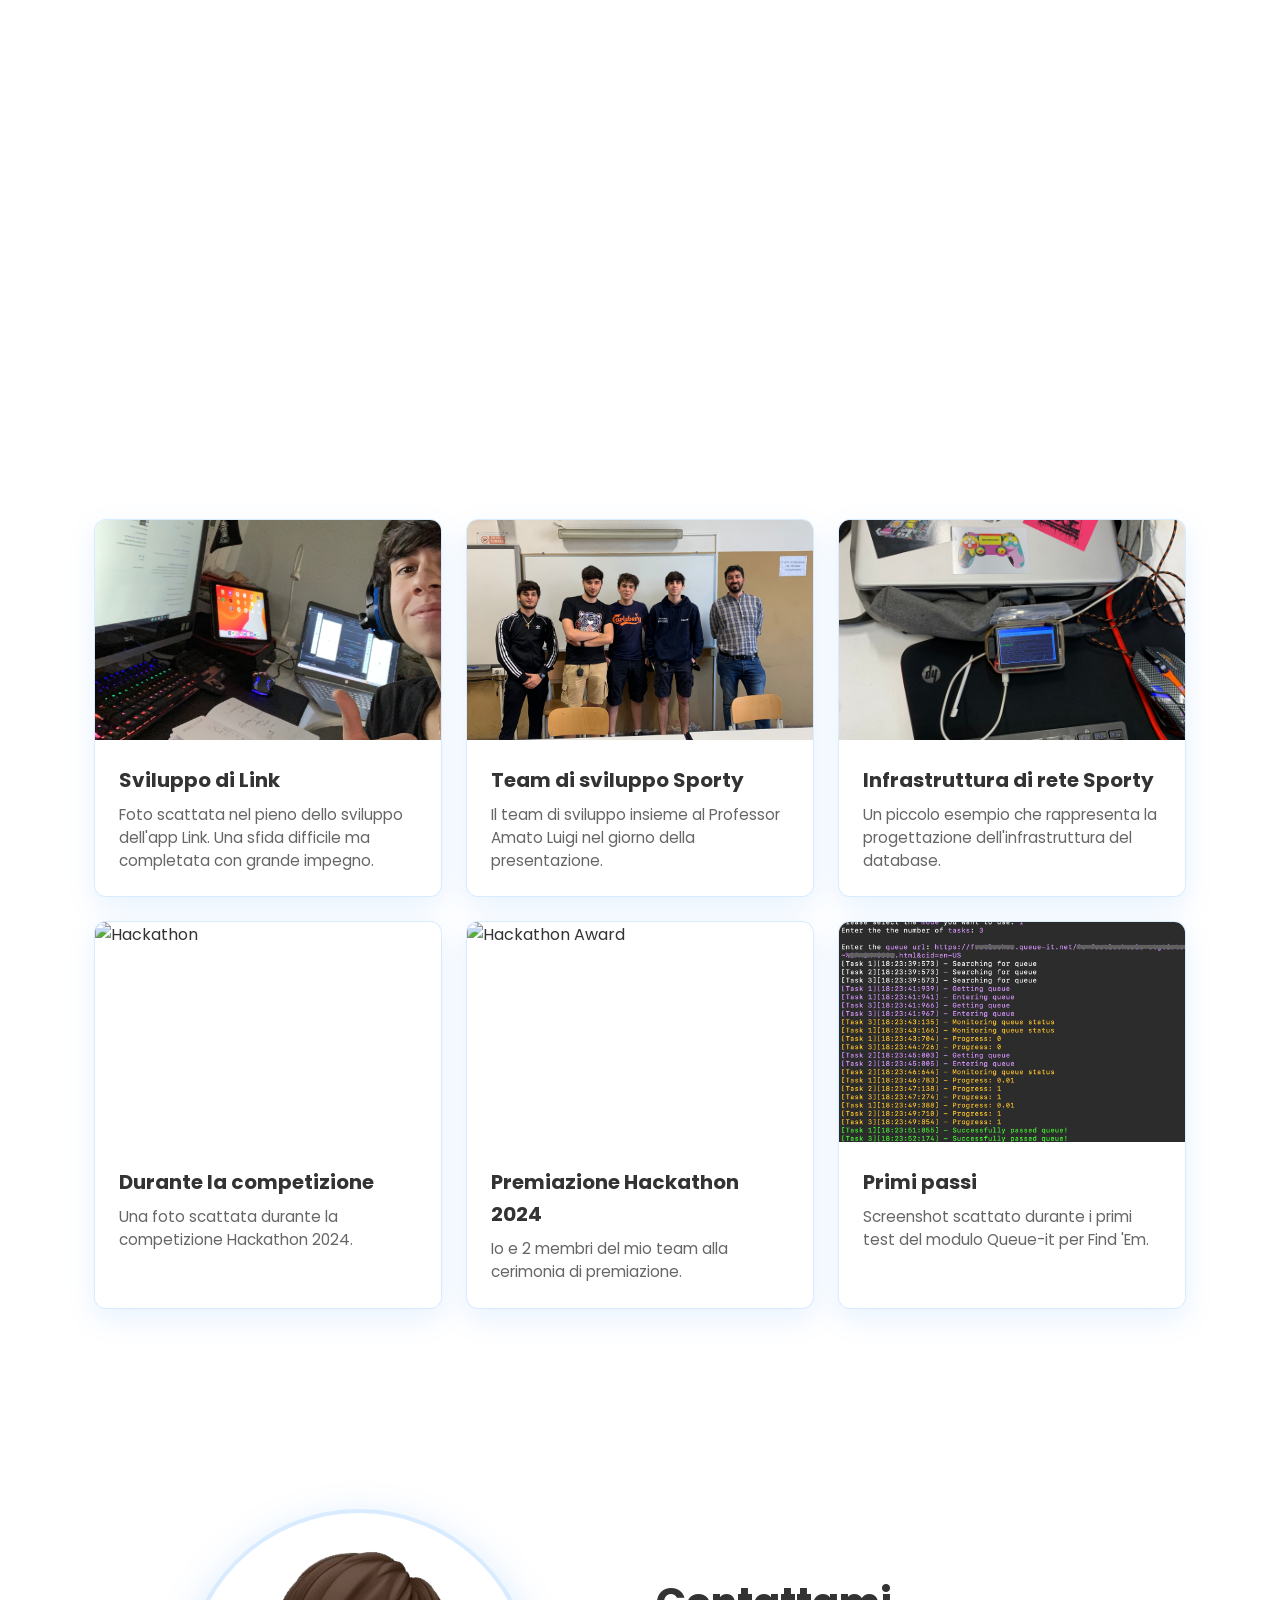
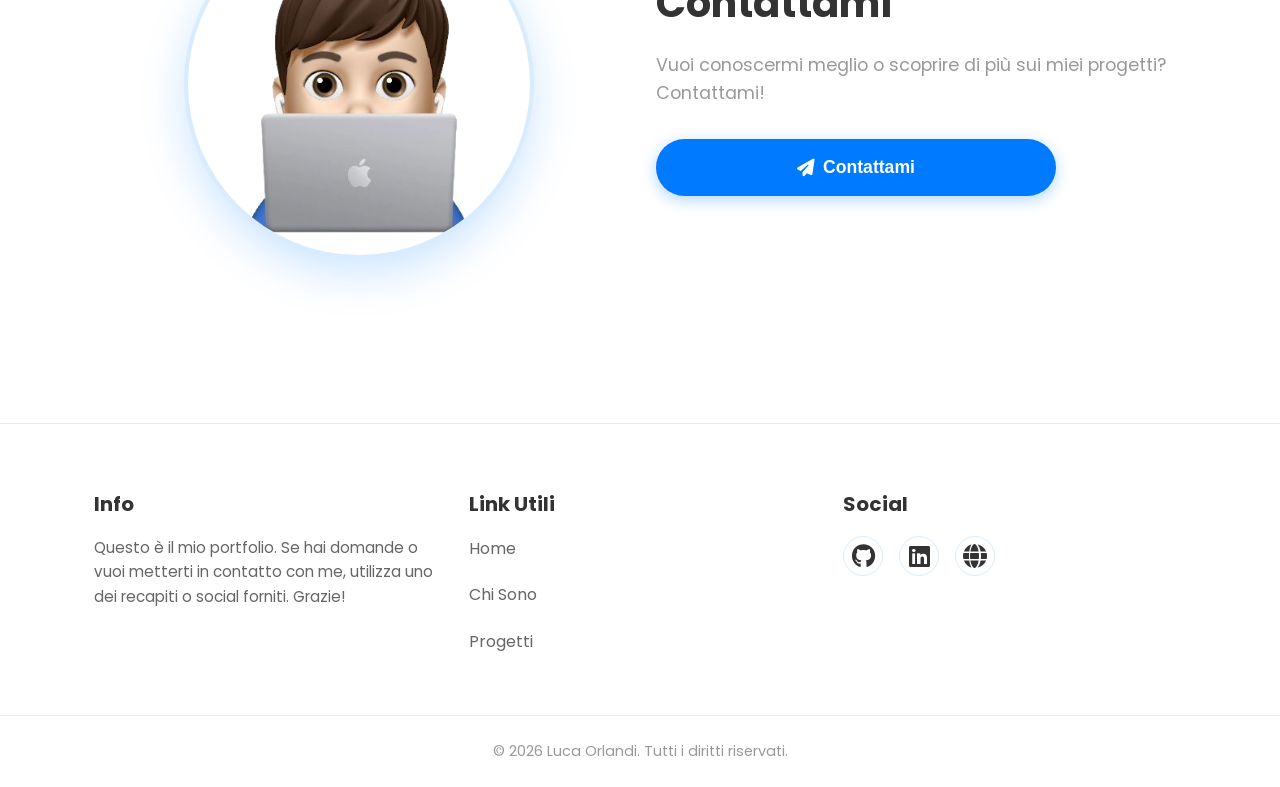
==== commit aa397d8d: "Initial commit: portfolio new version" ====
--- a/index.html
+++ b/index.html
@@ -1,891 +1,827 @@
 <!DOCTYPE html>
-<html lang="en">
+<html lang="it" data-theme="light">
 
 <head>
-	<title>Luca Orlandi - Portfolio</title>
-	<meta charset="utf-8">
-	<meta name="viewport" content="width=device-width, initial-scale=1, shrink-to-fit=no">
-
-	<link href="https://fonts.googleapis.com/css?family=Poppins:100,200,300,400,500,600,700,800,900" rel="stylesheet">
-
-	<link rel="stylesheet" href="css/open-iconic-bootstrap.min.css">
-	<link rel="stylesheet" href="css/animate.css">
-
-	<link rel="stylesheet" href="css/owl.carousel.min.css">
-	<link rel="stylesheet" href="css/owl.theme.default.min.css">
-	<link rel="stylesheet" href="css/magnific-popup.css">
-
-	<link rel="stylesheet" href="css/aos.css">
-
-	<link rel="stylesheet" href="css/ionicons.min.css">
-
-	<link rel="stylesheet" href="css/flaticon.css">
-	<link rel="stylesheet" href="css/icomoon.css">
-	<link rel="stylesheet" href="css/style.css">
-	<link rel="icon" href="images/icon.png">
-	<link rel="stylesheet" href="https://cdnjs.cloudflare.com/ajax/libs/font-awesome/5.15.3/css/all.min.css">
+    <meta charset="UTF-8">
+    <meta name="viewport" content="width=device-width, initial-scale=1.0">
+    <title>Luca Orlandi - Software & Mobile App Developer</title>
+
+    <!-- Favicon -->
+    <link rel="icon" type="image/jpeg" href="images/bg_1.jpeg">
+    <!-- Per device Apple (opzionale) -->
+    <link rel="apple-touch-icon" href="images/bg_1.jpeg">
+
+    <!-- Meta Tags -->
+    <meta name="description"
+        content="Portfolio di Luca Orlandi, software & mobile app developer. Scopri i miei progetti e competenze.">
+    <meta property="og:title" content="Luca Orlandi - Portfolio">
+    <meta property="og:description" content="Software & mobile app developer. Scopri i miei progetti e competenze.">
+    <meta property="og:image" content="images/bg_1.jpeg">
+
+    <!-- Fonts -->
+    <link href="https://fonts.googleapis.com/css2?family=Poppins:wght@300;400;500;600;700;800&display=swap"
+        rel="stylesheet">
+    <link rel="stylesheet" href="https://cdnjs.cloudflare.com/ajax/libs/font-awesome/6.4.0/css/all.min.css">
+
+    <!-- Custom CSS -->
+    <link rel="stylesheet" href="css/variables.css">
+    <link rel="stylesheet" href="css/layout.css">
+    <link rel="stylesheet" href="css/components.css">
+    <link rel="stylesheet" href="css/sections.css">
+
+    <style>
+        /* Base Reveal Animations */
+        .reveal {
+            opacity: 0;
+            transform: translateY(30px);
+            transition: opacity 0.8s ease-out, transform 0.8s cubic-bezier(0.2, 0.8, 0.2, 1);
+            will-change: opacity, transform;
+        }
+
+        .reveal.active {
+            opacity: 1;
+            transform: translateY(0);
+        }
+
+        .delay-1 {
+            transition-delay: 0.1s;
+        }
+
+        .delay-2 {
+            transition-delay: 0.2s;
+        }
+
+        .delay-3 {
+            transition-delay: 0.3s;
+        }
+    </style>
 </head>
 
-<body data-spy="scroll" data-target=".site-navbar-target" data-offset="300">
-
-
-	<nav class="navbar navbar-expand-lg navbar-dark ftco_navbar ftco-navbar-light site-navbar-target" id="ftco-navbar">
-		<div class="container">
-			<a class="navbar-brand" href="index.html">Luca Orlandi</a>
-			<button class="navbar-toggler js-fh5co-nav-toggle fh5co-nav-toggle" type="button" data-toggle="collapse"
-				data-target="#ftco-nav" aria-controls="ftco-nav" aria-expanded="false" aria-label="Toggle navigation">
-				<span class="oi oi-menu"></span> Menu
-			</button>
-
-			<div class="collapse navbar-collapse" id="ftco-nav">
-				<ul class="navbar-nav nav ml-auto">
-					<li class="nav-item"><a href="#home-section" class="nav-link"><span>Home</span></a></li>
-					<li class="nav-item"><a href="#about-section" class="nav-link"><span>About</span></a></li>
-					<li class="nav-item"><a href="#interests-section" class="nav-link"><span>My Interests</span></a></li>
-					<li class="nav-item"><a href="#experiences-section" class="nav-link"><span>Experiences</span></a>
-					</li>
-					<li class="nav-item"><a href="#projects-section" class="nav-link"><span>Projects</span></a></li>
-					<li class="nav-item"><a href="#skills-section" class="nav-link"><span>Skills</span></a></li>
-					<li class="nav-item"><a href="#moments-section" class="nav-link"><span>Moments</span></a></li>
-					<li class="nav-item"><a href="#contact-section" class="nav-link"><span>Contact</span></a></li>
-				</ul>
-			</div>
-		</div>
-	</nav>
-
-	
-	<section id="home-section" class="hero">
-		<div class="home-slider  owl-carousel">
-			<div class="slider-item ">
-				<div class="container">
-					<div class="row d-md-flex no-gutters slider-text justify-content-end"
-						data-scrollax-parent="true">
-						<div class="one-third js-fullheight order-md-last img"
-							style="background-image:url(images/bg_1.jpeg);">
-						</div>
-						<div class="one-forth ftco-animate"
-							data-scrollax=" properties: { translateY: '70%' }">
-							
-							<div class="text">
-								<span class="subheading">Hello!</span>
-								<h1 class="mb-4 mt-3">I'm <span>Luca</span></h1>
-								<h2 class="mb-9">A <span>Curious</span> App and Software Developer</h2>
-								<p><a href="#contact-section" class="btn btn-primary py-3 px-4">Hire me</a>
-								<a href="#projects-section"class="btn btn-white btn-outline-white py-3 px-4">My works</a></p>
-							</div>
-						</div>
-					</div>
-				</div>
-			</div>
-		</div>
-	</section>
-
-	<section class="ftco-about img ftco-section ftco-no-pb" id="about-section">
-		<div class="container">
-			<div class="row d-flex">
-				<div class="col-md-6 col-lg-5 d-flex">
-					<div class="img-about img d-flex align-items-stretch">
-						<div class="overlay"></div>
-						<div class="img d-flex align-self-stretch align-items-center"
-							style="background-image:url(images/about_me.jpeg);">
-						</div>
-					</div>
-				</div>
-				<div class="col-md-6 col-lg-7 pl-lg-5 pb-5">
-					<div class="row justify-content-start pb-3">
-						<div class="col-md-12 heading-section ftco-animate">
-							<h1 class="big">About Me</h1>
-							<h2 class="mb-4">About Me</h2>
-							<p>I am a curious and tenacious person, I put all of myself to carry out a job, I love
-								teamwork and interaction with other
-								people.<br>I love going out with friends, going fishing and hiking in the mountains.</p>
-							<ul class="about-info mt-4 px-md-0 px-2">
-								<li class="d-flex"><span>Name:</span> <span>Luca Orlandi</span></li>
-								<li class="d-flex"><span>Date of birth:</span> <span>June 27, 2002</span></li>
-								<li class="d-flex"><span>City:</span> <span>Rome</span></li>
-								<li class="d-flex"><span>Email:</span> <span>luca.orlandix@gmail.com</span></li>
-								<li class="d-flex"><span>Phone: </span> <span>+39 3409853355</span></li>
-								<li class="d-flex"><span>GitHub: </span> <span><a href="https://github.com/SKEGGIA27"
-											target="_blank" class="github-link">https://github.com/SKEGGIA27</a></span>
-								</li>
-							</ul>
-						</div>
-					</div>
-				</div>
-			</div>
-		</div>
-	</section>
-
-
-
-	<section class="ftco-about img ftco-section ftco-no-pb" id="interests-section">
-		<div class="container">
-			<div class="row d-flex">
-				<div class="col-md-6 col-lg-7 pl-lg-5 pb-5">
-					<div class="row justify-content-start pb-3">
-						<div class="col-md-12 heading-section ftco-animate">
-							<h1 class="big">My Interests</h1>
-							<h2 class="mb-4">My Interests</h2>
-							<p>I am currently studying Computer Science at the University of Rome Tor Vergata, I have a
-								particular interest in mobile applications and software development, databases and
-								algorithms.</p>
-							</p>Other interests in the world of IT? Yes!<br> I'm learning reverse engineering, offensive
-							security and automation technologies.</p>
-						</div>
-					</div>
-				</div>
-				<div class="col-md-6 col-lg-5 d-flex">
-					<div class="img-about img d-flex align-items-stretch">
-						<div class="overlay"></div>
-						<div class="img d-flex align-self-stretch align-items-center"
-							style="background-image:url(images/what_I_like.png);">
-						</div>
-					</div>
-				</div>
-			</div>
-		</div>
-	</section>
-
-	<section class="ftco-section ftco-no-pb" id="experiences-section">
-		<div class="container">
-			<div class="row justify-content-center pb-5">
-				<div class="col-md-10 heading-section text-center ftco-animate">
-					<h1 class="big big-2">Experiences and competitions</h1>
-					<h2 class="mb-4">Experiences and competitions</h2>
-					<p>The experiences and events I participated in.</p>
-				</div>
-			</div>
-			<div class="row">
-				<div class="col-md-6">
-					<div class="resume-wrap ftco-animate">
-						<span class="date">2024</span>
-						<h2>Tor Vergata Hackaton - Winner</h2>
-						<span class="position">University of Roma Tor Vergata</span>
-						<p class="mt-4">My team and I won the Hackaton tournament organized by the Computer Science
-							department of the University of Rome Tor Vergata.</p>
-						<span class="datee">Qualification: Winner</span>
-						<div class="counter-wrap ftco-animate d-flex mt-md-3">
-							<div class="text">
-								<p><a href="https://github.com/SKEGGIA27/Tor-Vergata-Hackaton-2024" target="_blank"
-										class="btn btn-download-stud py-3 px-3">See the GitHub repository</a></p>
-							</div>
-						</div>
-					</div>
-					<div class="resume-wrap ftco-animate">
-						<span class="date">2019</span>
-						<h2>AIV Participation - 1° year</h2>
-						<span class="position">AIV (Italian Videogames Accademy)</span>
-						<p class="mt-4">Participation in the first year of the AIV course, introduction to the world of
-							video games and basic programming
-							techniques.</p>
-					</div>
-					<div class="resume-wrap ftco-animate">
-						<span class="date">2020</span>
-						<h2>AIV Participation - 2° year</h2>
-						<span class="position">AIV (Italian Videogames Accademy)</span>
-						<p class="mt-4">Participation in the second year of the AIV course, design and development of a
-							2D video game.</p>
-					</div>
-					<div class="resume-wrap ftco-animate">
-						<span class="date">2021</span>
-						<h2>AIV Participation - 3° year</h2>
-						<span class="position">AIV (Italian Videogames Accademy)</span>
-						<p class="mt-4">Participation in the third year of the AIV course, design and development of
-							another 2D video game.</p>
-					</div>
-				</div>
-
-				<div class="col-md-6">
-
-					<div class="resume-wrap ftco-animate">
-						<span class="date">2016-2021</span>
-						<h2>Computer Science Degree</h2>
-						<span class="position">I.T.I.S. Galileo Galilei, Rome</span>
-						<p class="mt-4">Graduated in Computer Science and Telecommunications, specialization in software
-							and mobile programming.</p>
-						<span class="datee">Vote: 99/100</span>
-						<div class="counter-wrap ftco-animate d-flex mt-md-3">
-							<div class="text">
-								<p><a href="Student_cv.pdf" class="btn btn-download-stud py-3 px-3">Download student's
-										cv</a></p>
-							</div>
-						</div>
-					</div>
-
-					<div class="resume-wrap ftco-animate">
-						<span class="date">2021</span>
-						<h2>Team leader at international programming competitions</h2>
-						<span class="position">Manpower Group Experis, Coding Challenge</span>
-						<p class="mt-4">Galileo Galilei team leader at international programming competitions, organized
-							by Manpower Group
-							Experis.
-						</p>
-						<span class="datee">Qualification: Second place</span>
-					</div>
-
-					<div class="resume-wrap ftco-animate">
-						<span class="date">2020</span>
-						<h2>Cyberchallenge - finalist</h2>
-						<span class="position">Cyberchallenge Italy</span>
-						<p class="mt-4">Participation in the Cyberchallenge 2020 competition. The challenge was divided
-							into several tests of logic and programming.</p>
-						<span class="datee">Qualification: Finalist</span>
-					</div>
-					<div class="resume-wrap ftco-animate">
-						<span class="date">2021</span>
-						<h2>Cyberchallenge - participant</h2>
-						<span class="position">Cyberchallenge Italy</span>
-						<p class="mt-4">Participation in the Cyberchallenge 2020 competition. The challenge was divided
-							into several tests of logic
-							and programming.</p>
-						<span class="datee">Qualification: Participant</span>
-					</div>
-				</div>
-			</div>
-		</div>
-	</section>
-
-	<!-- PROGETTI -->
-
-	<section class="ftco-section" id="projects-section">
-		<div class="container">
-			<div class="row justify-content-center py-5 mt-5">
-				<div class="col-md-12 heading-section text-center ftco-animate">
-					<h1 class="big big-2">My projects</h1>
-					<h2 class="mb-4">My projects</h2>
-					<p>Projects developed by me:<br>Over over each card to discover more information about the project</p>
-				</div>
-			</div>
-			<div class="row">
-				<div class="col-md-4 text-center d-flex ftco-animate" id="Link-card">
-					<a class="services-1">
-						<span class="icon">
-							<img src="images/link-icon.png">
-						</span>
-						<div class="desc">
-							<h3 class="mb-5">Link</h3>
-						</div>
-						<h3 class="info-projects">Covid-19 tracking app</h3>
-						<h3 class="project-explanation">
-							<span style="color: #007bff;">Link</span> is a mobile application developed during the <b>Covid-19</b> pandemic for demonstration purposes only. The app allows
-							users to easily and securely <b>log</b> the people they have come into contact with. If one of the users reports testing
-							positive for the virus, the app <b>automatically notifies</b> all individuals they have met in the past 14 days, alerting them
-							of potential exposure. Likewise, users are <b>immediately notified</b> if anyone they’ve been in contact with later tests
-							positive.
-						</h3>
-					</a>
-				</div>
-				<div class="col-md-4 text-center d-flex ftco-animate" id="Sporty-card">
-					<a class="services-1">
-						<span class="icon">
-							<img src="images/sporty-icon.png">
-						</span>
-						<div class="desc">
-							<h3 class="mb-5">Sporty</h3>
-						</div>
-						<h3 class="info-projects">Sport matchmaking app</h3>
-						<h3 class="project-explanation">
-							<span style="color: #007bff;">Sporty</span> is an innovative app designed for sports enthusiasts who want to
-							organize <b>matches</b> or <b>friendly games</b> easily,
-							quickly, and based on location. Through a simple and intuitive interface, users can select their preferred sport,
-							choose
-							a difficulty level, and specify the area of the city and the date they are available. The app then displays
-							<b>potential
-								opponents</b> or teams that match the criteria, making it easy to connect and arrange the sporting event.
-						</h3>
-					</a>
-				</div>
-				<div class="col-md-4 text-center d-flex ftco-animate" id="Findem-card">
-					<a class="services-1">
-						<span class="icon">
-							<img src="images/findem_logo.png">
-						</span>
-						<div class="desc">
-							<h3 class="mb-5">Find 'Em</h3>
-						</div>
-						<h3 class="info-projects">Web automation tool</h3>
-						<h3 class="project-explanation">
-							<span style="color: #007bff;">Find 'Em</span> is a powerful web automation tool designed to assist <b>botters</b> in
-							securing limited-edition items more efficiently.
-							It offers a wide range of specialized features, including:<br><br>
-						
-							<ul>
-								<li>a <b>Queue-it module</b> developed to improve the chances of bypassing
-									virtual waiting rooms, equipped with an in-house system for solving text CAPTCHAs and anti–anti-bot
-									countermeasures;</li>
-								<li><b>automatic checkout modules</b> for platforms such as <b>Whop</b>, <b>Hyper</b>, and <b>Discord
-										(Nitro)</b>, featuring proprietary anti-jigging solvers;</li>
-								<li>a <b>real-time offer monitor</b> for selected Discord channels;</li>
-								<li>a <b>Shopify account generator</b> capable of creating unlimited accounts, with built-in support for
-									automatic CAPTCHA solving;</li>
-								<li>a <b>dummy data generator</b> for jigging purposes;</li>
-								<li>a <b>Vinted views booster</b> to increase item visibility by artificially inflating view counts;</li>
-								<li><b>CSV editing tools</b> and a <b>profile converter</b> compatible with various sneaker bots.</li>
-							</ul>
-							Find Em delivers a complete and optimized automation suite tailored for the demands of modern botting.
-						</h3>
-					</a>
-				</div>
-				<div class="col-md-4 text-center d-flex ftco-animate" id="Littlestar-card">
-					<a class="services-1">
-						<span class="icon">
-							<img src="images/littlestar.png">
-						</span>
-						<div class="desc">
-							<h3 class="mb-5">Littlestar</h3>
-						</div>
-						<h3 class="info-projects">Pet dating app</h3>
-						<h3 class="project-explanation">
-							<span style="color: #007bff;">Littlestar</span> is a social app designed for <b>pet owners</b> who want to expand their furry friend's social network. Users can
-							create a profile for their pet, upload photos and details, and discover other nearby animals registered on the platform.
-							The app functions as a true <b>social network</b>, allowing owners to interact, like posts, and chat directly through the
-							built-in messaging feature. Littlestar also makes it easy to arrange <b>meetups</b> in shared spaces around the city, such as
-							parks or pet-friendly areas, encouraging fun, play, and social interaction for both the animals and their humans.
-						</h3>
-					</a>
-				</div>
-				<div class="col-md-4 text-center d-flex ftco-animate" id="Holt-card">
-					<a class="services-1">
-						<span class="icon">
-							<img src="images/deadlockgen.png" style="width: 70px; height: 70px;">
-						</span>
-						<div class="desc">
-							<h3 class="mb-5">Deadlock checker</h3>
-						</div>
-						<h3 class="info-projects">Deadlock checker for FIFO-based operating systems</h3>
-						<h3 class="project-explanation">
-							This <span style="color: #007bff;">tool</span> was developed as a school project and is based on the analysis of Holt graphs to detect <b>potential deadlock</b>
-							situations in operating systems that use the <b>FIFO</b> (First-In, First-Out) resource allocation policy. The application
-							takes a graph representation as input and, through a reduction algorithm, checks whether the graph is <b>reducible</b>. If the
-							graph is found to be non-reducible, a possible deadlock state is flagged. This makes the tool especially useful for
-							studying and preventing concurrency issues in operating systems. It serves as an interactive educational resource to
-							help users understand the concept of deadlock and explore prevention techniques in shared-resource environments.
-						</h3>
-					</a>
-				</div>
-			</div>
-		</div>
-	</section>
-
-
-	<!-- PROGETTI -->
-
-
-	<section class="ftco-section" id="skills-section">
-		<div class="container">
-			<div class="row justify-content-center pb-5">
-				<div class="col-md-12 heading-section text-center ftco-animate">
-					<h1 class="big big-2">Skills</h1>
-					<h2 class="mb-4">My Skills</h2>
-					<p>Programming languages and skills I have acquired:</p>
-				</div>
-			</div>
-			<div class="row">
-				<div class="col-md-6 animate-box">
-					<div class="progress-wrap ftco-animate">
-						<h3>C</h3>
-						<div class="progress">
-							<div class="progress-bar color-3" role="progressbar" aria-valuenow="85" aria-valuemin="0"
-								aria-valuemax="100" style="width:85%">
-
-							</div>
-						</div>
-					</div>
-				</div>
-				<div class="col-md-6 animate-box">
-					<div class="progress-wrap ftco-animate">
-						<h3>SQL Databases</h3>
-						<div class="progress">
-							<div class="progress-bar color-2" role="progressbar" aria-valuenow="100" aria-valuemin="0"
-								aria-valuemax="100" style="width:100%">
-							</div>
-						</div>
-					</div>
-				</div>
-				<div class="col-md-6 animate-box">
-					<div class="progress-wrap ftco-animate">
-						<h3>C++</h3>
-						<div class="progress">
-							<div class="progress-bar color-1" role="progressbar" aria-valuenow="80" aria-valuemin="0"
-								aria-valuemax="100" style="width:80%">
-							</div>
-						</div>
-					</div>
-				</div>
-				<div class="col-md-6 animate-box">
-					<div class="progress-wrap ftco-animate">
-						<h3>NO SQL Databases</h3>
-						<div class="progress">
-							<div class="progress-bar color-4" role="progressbar" aria-valuenow="90" aria-valuemin="0"
-								aria-valuemax="100" style="width:90%">
-							</div>
-						</div>
-					</div>
-				</div>
-				<div class="col-md-6 animate-box">
-					<div class="progress-wrap ftco-animate">
-						<h3>Java</h3>
-						<div class="progress">
-							<div class="progress-bar color-5" role="progressbar" aria-valuenow="100" aria-valuemin="0"
-								aria-valuemax="100" style="width:100%">
-
-							</div>
-						</div>
-					</div>
-				</div>
-				<div class="col-md-6 animate-box">
-					<div class="progress-wrap ftco-animate">
-						<h3>Mobile app development</h3>
-						<div class="progress">
-							<div class="progress-bar color-6" role="progressbar" aria-valuenow="90" aria-valuemin="0"
-								aria-valuemax="100" style="width:90%">
-							</div>
-						</div>
-					</div>
-				</div>
-				<div class="col-md-6 animate-box">
-					<div class="progress-wrap ftco-animate">
-						<h3>Python</h3>
-						<div class="progress">
-							<div class="progress-bar color-5" role="progressbar" aria-valuenow="95" aria-valuemin="0"
-								aria-valuemax="100" style="width:95%">
-
-							</div>
-						</div>
-					</div>
-				</div>
-				<div class="col-md-6 animate-box">
-					<div class="progress-wrap ftco-animate">
-						<h3>API development</h3>
-						<div class="progress">
-							<div class="progress-bar color-6" role="progressbar" aria-valuenow="80" aria-valuemin="0"
-								aria-valuemax="100" style="width:80%">
-							</div>
-						</div>
-					</div>
-				</div>
-				<div class="col-md-6 animate-box">
-					<div class="progress-wrap ftco-animate">
-						<h3>Flutter (backend)</h3>
-						<div class="progress">
-							<div class="progress-bar color-5" role="progressbar" aria-valuenow="80" aria-valuemin="0"
-								aria-valuemax="100" style="width:80%">
-
-							</div>
-						</div>
-					</div>
-				</div>
-				<div class="col-md-6 animate-box">
-					<div class="progress-wrap ftco-animate">
-						<h3>Prolog</h3>
-						<div class="progress">
-							<div class="progress-bar color-5" role="progressbar" aria-valuenow="40" aria-valuemin="0"
-								aria-valuemax="100" style="width:40%">
-
-							</div>
-						</div>
-					</div>
-				</div>
-				<div class="col-md-6 animate-box">
-					<div class="progress-wrap ftco-animate">
-						<h3>Javascript</h3>
-						<div class="progress">
-							<div class="progress-bar color-5" role="progressbar" aria-valuenow="80" aria-valuemin="0"
-								aria-valuemax="100" style="width:80%">
-				
-							</div>
-						</div>
-					</div>
-				</div>
-				<div class="col-md-6 animate-box">
-					<div class="progress-wrap ftco-animate">
-						<h3>HTML</h3>
-						<div class="progress">
-							<div class="progress-bar color-5" role="progressbar" aria-valuenow="90" aria-valuemin="0"
-								aria-valuemax="100" style="width:90%">
-				
-							</div>
-						</div>
-					</div>
-				</div>
-				<div class="col-md-6 animate-box">
-					<div class="progress-wrap ftco-animate">
-						<h3>NodeJS</h3>
-						<div class="progress">
-							<div class="progress-bar color-5" role="progressbar" aria-valuenow="90" aria-valuemin="0"
-								aria-valuemax="100" style="width:90%">
-				
-							</div>
-						</div>
-					</div>
-				</div>
-				<div class="col-md-6 animate-box">
-					<div class="progress-wrap ftco-animate">
-						<h3>CSS</h3>
-						<div class="progress">
-							<div class="progress-bar color-5" role="progressbar" aria-valuenow="80" aria-valuemin="0"
-								aria-valuemax="100" style="width:80%">
-				
-							</div>
-						</div>
-					</div>
-				</div>
-			</div>
-		</div>
-	</section>
-
-	<section class="ftco-section" id="moments-section">
-		<div class="container">
-			<div class="row justify-content-center mb-5 pb-5">
-				<div class="col-md-7 heading-section text-center ftco-animate">
-					<h1 class="big big-2">Moments</h1>
-					<h2 class="mb-4">Moments</h2>
-					<p>Some images taken during the development of my projects and the experiences I participated in:</p>
-				</div>
-			</div>
-			<div class="row d-flex">
-				<div class="col-md-4 d-flex ftco-animate">
-					<div class="blog-entry justify-content-end">
-						<a href="#projects-section" class="block-20"
-							style="background-image: url('images/moment2.jpg');">
-						</a>
-						<div class="text mt-3 float-right d-block">
-							<div class="d-flex align-items-center mb-3 meta">
-								<p class="mb-0">
-									<span class="mr-2">March 5, 2021</span>
-								</p>
-							</div>
-							<h3 class="heading"><a href="#projects-section"><b>Link developing</b></a></h3>
-							<p>This photo was taken in the middle of the development of the Link application. A very
-								difficult challenge but completed
-								with great commitment and determination.</p>
-						</div>
-					</div>
-				</div>
-				<div class="col-md-4 d-flex ftco-animate">
-					<div class="blog-entry justify-content-end">
-						<a href="#projects-section" class="block-20"
-							style="background-image: url('images/moment3.jpg');">
-						</a>
-						<div class="text mt-3 float-right d-block">
-							<div class="d-flex align-items-center mb-3 meta">
-								<p class="mb-0">
-									<span class="mr-2">May 28, 2021</span>
-								</p>
-							</div>
-							<h3 class="heading"><a href="#projects-section"><b>Sporty development team</b></a></h3>
-							<p>This image shows the entire Sporty development team together with Professor Amato Luigi,
-								on the day of closure and
-								presentation of the app.</p>
-						</div>
-					</div>
-				</div>
-				<div class="col-md-4 d-flex ftco-animate">
-					<div class="blog-entry">
-						<a href="#services" class="block-20" style="background-image: url('images/moment1.jpg');">
-						</a>
-						<div class="text mt-3 float-right d-block">
-							<div class="d-flex align-items-center mb-3 meta">
-								<p class="mb-0">
-									<span class="mr-2">February 19, 2021</span>
-								</p>
-							</div>
-							<h3 class="heading"><a href="#projects-section"><b>Sporty network infrastructure</b></a></h3>
-							<p>A small example that represents the design of the network infrastructure for the Sporty
-								application database.</p>
-						</div>
-					</div>
-				</div>
-				<div class="col-md-4 d-flex ftco-animate">
-					<div class="blog-entry">
-						<a href="#services" class="block-20" style="background-image: url('images/hackaton1.jpg');">
-						</a>
-						<div class="text mt-3 float-right d-block">
-							<div class="d-flex align-items-center mb-3 meta">
-								<p class="mb-0">
-									<span class="mr-2">May 10, 2024</span>
-								</p>
-							</div>
-							<h3 class="heading"><a href="#projects-section"><b>During the competition</b></a></h3>
-							<p>A photo that was taken during the Hackaton 2024 competition.</p>
-						</div>
-					</div>
-				</div>
-				<div class="col-md-4 d-flex ftco-animate">
-					<div class="blog-entry">
-						<a href="#services" class="block-20" style="background-image: url('images/hackaton2.jpg');">
-						</a>
-						<div class="text mt-3 float-right d-block">
-							<div class="d-flex align-items-center mb-3 meta">
-								<p class="mb-0">
-									<span class="mr-2">May 11, 2024</span>
-								</p>
-							</div>
-							<h3 class="heading"><a href="#projects-section"><b>Awards ceremony for the Hackaton 2024</b></a></h3>
-							<p>Me and 2 other members of my team at the Hackaton 2024 competition awards ceremony.</p>
-						</div>
-					</div>
-				</div>
-				<div class="col-md-4 d-flex ftco-animate">
-					<div class="blog-entry">
-						<a href="#services" class="block-20" style="background-image: url('images/findem_2.png');">
-						</a>
-						<div class="text mt-3 float-right d-block">
-							<div class="d-flex align-items-center mb-3 meta">
-								<p class="mb-0">
-									<span class="mr-2">August 19, 2023</span>
-								</p>
-							</div>
-							<h3 class="heading"><a href="#projects-section"><b>First steps</b></a></h3>
-							<p>A screenshot taken during the first tests of the Queue-it module of the Find 'Em project.</p>
-						</div>
-					</div>
-				</div>
-			</div>
-		</div>
-	</section>
-
-	<!--<section class="ftco-section ftco-no-pt ftco-no-pb ftco-counter img" id="section-counter">
-    	<div class="container">
-				<div class="row d-md-flex align-items-center">
-          <div class="col-md d-flex justify-content-center counter-wrap ftco-animate">
-            <div class="block-18">
-              <div class="text">
-                <strong class="number" data-number="100">0</strong>
-                <span>Awards</span>
-              </div>
-            </div>
-          </div>
-          <div class="col-md d-flex justify-content-center counter-wrap ftco-animate">
-            <div class="block-18">
-              <div class="text">
-                <strong class="number" data-number="1200">0</strong>
-                <span>Complete Projects</span>
-              </div>
-            </div>
-          </div>
-          <div class="col-md d-flex justify-content-center counter-wrap ftco-animate">
-            <div class="block-18">
-              <div class="text">
-                <strong class="number" data-number="1200">0</strong>
-                <span>Happy Customers</span>
-              </div>
-            </div>
-          </div>
-          <div class="col-md d-flex justify-content-center counter-wrap ftco-animate">
-            <div class="block-18">
-              <div class="text">
-                <strong class="number" data-number="500">0</strong>
-                <span>Cups of coffee</span>
-              </div>
-            </div>
-          </div>
+<body>
+
+    <div class="floating-toggles">
+        <!-- Theme Toggle Animation -->
+        <div class="theme-scale-wrapper">
+            <label class="toggle-wrapper" for="theme-toggle" aria-label="Cambia tema">
+                <input type="checkbox" id="theme-toggle" class="toggle-checkbox" />
+                <div class="toggle-bg">
+                    <div class="bg-day">
+                        <div class="cloud cloud-1"></div>
+                        <div class="cloud cloud-2"></div>
+                    </div>
+                    <div class="bg-night">
+                        <div class="star star-1"></div>
+                        <div class="star star-2"></div>
+                        <div class="star star-3"></div>
+                        <div class="star star-4"></div>
+                        <div class="shooting-star"></div>
+                    </div>
+                    <!-- Bagliore -->
+                    <div class="handle-glow"></div>
+                    <!-- Raggi -->
+                    <div class="sun-rays">
+                        <div class="ray ray-1"></div>
+                        <div class="ray ray-2"></div>
+                        <div class="ray ray-3"></div>
+                        <div class="ray ray-4"></div>
+                        <div class="ray ray-5"></div>
+                        <div class="ray ray-6"></div>
+                        <div class="ray ray-7"></div>
+                        <div class="ray ray-8"></div>
+                    </div>
+                </div>
+                <!-- Handle -->
+                <div class="handle">
+                    <div class="craters">
+                        <div class="crater crater-1"></div>
+                        <div class="crater crater-2"></div>
+                        <div class="crater crater-3"></div>
+                    </div>
+                </div>
+            </label>
         </div>
-      </div>
-    </section>
-
-    <section class="ftco-section ftco-hireme img margin-top" style="background-image: url(images/bg_1.png)">
-			<div class="container">
-				<div class="row justify-content-center">
-					<div class="col-md-7 ftco-animate text-center">
-						<h2>I'm <span>Available</span> for freelancing</h2>
-						<p>A small river named Duden flows by their place and supplies it with the necessary regelialia.</p>
-						<p class="mb-0"><a href="#" class="btn btn-primary py-3 px-5">Hire me</a></p>
-					</div>
-				</div>
-			</div>
-		</section>-->
-
-	<section class="ftco-section contact-section ftco-no-pb" id="contact-section">
-		<div class="container">
-			<div class="row justify-content-center mb-5 pb-3">
-				<div class="col-md-7 heading-section text-center ftco-animate">
-					<h1 class="big big-2">Contact</h1>
-					<h2 class="mb-4">Contact Me</h2>
-					<p>Do you want to know me better or find out more about my projects? Contact me !</p>
-				</div>
-			</div>
-
-			<div class="row d-flex contact-info mb-5">
-				<div class="col-md-6 col-lg-3 d-flex ftco-animate">
-					<div class="align-self-stretch box p-4 text-center">
-						<div class="icon d-flex align-items-center justify-content-center">
-							<span class="icon-phone2"></span>
-						</div>
-						<h3 class="mb-4">Contact Number</h3>
-						<p>+39 340 9853355</p>
-					</div>
-				</div>
-				<div class="col-md-6 col-lg-3 d-flex ftco-animate">
-					<div class="align-self-stretch box p-4 text-center">
-						<div class="icon d-flex align-items-center justify-content-center">
-							<span class="icon-paper-plane"></span>
-						</div>
-						<h3 class="mb-4">Email Address</h3>
-						<p>luca.orlandix@gmail.com</p>
-					</div>
-				</div>
-				<link rel="stylesheet"
-					href="https://cdnjs.cloudflare.com/ajax/libs/font-awesome/5.15.4/css/all.min.css">
-
-				<div class="col-md-6 col-lg-3 d-flex ftco-animate">
-					<div class="align-self-stretch box p-4 text-center">
-						<div class="icon d-flex align-items-center justify-content-center">
-							<span class="fab fa-github"></span>
-						</div>
-						<h3 class="mb-4">GitHub profile</h3>
-						<p><a href="https://github.com/SKEGGIA27" target="_blank"
-								class="github-link">https://github.com/SKEGGIA27</a></p>
-					</div>
-				</div>
-				<div class="col-md-6 col-lg-3 d-flex ftco-animate">
-					<div class="align-self-stretch box p-4 text-center">
-						<div class="icon d-flex align-items-center justify-content-center">
-							<span class="icon-globe"></span>
-						</div>
-						<h3 class="mb-4">My Portfolio</h3>
-						<p><a href="https://skeggia27.github.io/portfolio" target="_blank"
-								class="github-link">skeggia27.github.io/portfolio</a></p>
-					</div>
-				</div>
-			</div>
-
-			<br>
-
-			<!--<div class="row no-gutters block-9">
-				<div class="col-md-6 order-md-last d-flex">
-					<form action="#" class="bg-light p-4 p-md-5 contact-form">
-						<div class="form-group">
-							<input type="text" class="form-control" placeholder="Your Name">
-						</div>
-						<div class="form-group">
-							<input type="text" class="form-control" placeholder="Your Email">
-						</div>
-						<div class="form-group">
-							<input type="text" class="form-control" placeholder="Subject">
-						</div>
-						<div class="form-group">
-							<textarea name="" id="" cols="30" rows="7" class="form-control"
-								placeholder="Message"></textarea>
-						</div>
-						<div class="form-group">
-							<input type="submit" value="Send Message" class="btn btn-primary py-3 px-5">
-						</div>
-					</form>
-
-				</div>
-
-				<div class="col-md-6 d-flex">
-					<div class="img" style="background-image: url(images/contact_me.jpeg);"></div>
-				</div>
-			</div>-->
-		</div>
-	</section>
-
-
-	<footer class="ftco-footer ftco-section">
-		<div class="container">
-			<div class="row mb-5">
-				<div class="col-md">
-					<div class="ftco-footer-widget mb-4">
-						<h2 class="ftco-heading-2">Info</h2>
-						<p><a href="#about-section">This is my portfolio, if you have further questions or want to get in touch with me please use one of the addresses or social networks provided, thanks!.</a></p>
-						<ul class="ftco-footer-social list-unstyled float-md-left float-lft mt-5">
-							<!--<li class="ftco-animate"><a href="#"><span class="icon-twitter"></span></a></li>
-							<li class="ftco-animate"><a href="#"><span class="icon-facebook"></span></a></li>-->
-							<li class="ftco-animate"><a href="https://github.com/SKEGGIA27" target="_blank"><span class="fab fa-github"></span></a></li>
-							<li class="ftco-animate"><a href="#"><span class="icon-instagram"></span></a></li>
-							
-						</ul>
-					</div>
-				</div>
-				<div class="col-md">
-					<div class="ftco-footer-widget mb-4 ml-md-4">
-						<h2 class="ftco-heading-2">Links</h2>
-						<ul class="list-unstyled">
-							<li><a href="#home-section"><span class="icon-long-arrow-right mr-2"></span>Home</a></li>
-							<li><a href="#about-section"><span class="icon-long-arrow-right mr-2"></span>About</a></li>
-							<li><a href="#interests-section"><span class="icon-long-arrow-right mr-2"></span>My Interests</a></li>
-							<li><a href="#experiences-section"><span
-										class="icon-long-arrow-right mr-2"></span>Experiences</a></li>
-							<li><a href="#projects-section"><span class="icon-long-arrow-right mr-2"></span>Projects</a></li>
-							<li><a href="#skills-section"><span class="icon-long-arrow-right mr-2"></span>Skills</a></li>
-							<li><a href="#moments-section"><span class="icon-long-arrow-right mr-2"></span>Moments</a></li>
-							<li><a href="#contact-section"><span class="icon-long-arrow-right mr-2"></span>Contact</a>
-							</li>
-						</ul>
-					</div>
-				</div>
-				<div class="col-md">
-					<div class="ftco-footer-widget mb-4">
-						<h2 class="ftco-heading-2">Projects</h2>
-						<ul class="list-unstyled">
-							<li><a href="#projects-section"><span class="icon-long-arrow-right mr-2"></span>Link</a>
-							</li>
-							<li><a href="#projects-section"><span class="icon-long-arrow-right mr-2"></span>Sporty</a>
-							</li>
-							<li><a href="#projects-section"><span class="icon-long-arrow-right mr-2"></span>Find 'Em</a></li>
-							<li><a href="#projects-section"><span class="icon-long-arrow-right mr-2"></span>Littlestar</a></li>
-							<li><a href="#projects-section"><span class="icon-long-arrow-right mr-2"></span>Deadlock Checker</a></li>
-						</ul>
-					</div>
-				</div>
-				<div class="col-md">
-					<div class="ftco-footer-widget mb-4">
-						<h2 class="ftco-heading-2">Have a Questions?</h2>
-						<div class="block-23 mb-3">
-							<ul>
-								<li><a href="#"><span class="icon icon-phone"></span><span class="text">+39 3409853355</span></a></li>
-								<li><a href="#"><span class="icon icon-envelope"></span><span class="text">luca.orlandix@gmail.com</span></a></li>
-								<li><a href="https://github.com/SKEGGIA27" target="_blank"><span class="icon icon-github"></span><span class="text">SKEGGIA27</span></a></li>
-								<li><a href="https://skeggia27.github.io/portfolio" target="_blank"><span class="icon icon-globe"></span><span class="text">portfolio</span></a></li>
-							  </ul>
-						</div>
-					</div>
-				</div>
-			</div>
-			<div class="row">
-				<div class="col-md-12 text-center">
-
-					<p><!-- Link back to Colorlib can't be removed. Template is licensed under CC BY 3.0. -->
-						Luca Orlandi &copy;
-						<script>document.write(new Date().getFullYear());</script>. All rights reserved</a>
-						<!-- Link back to Colorlib can't be removed. Template is licensed under CC BY 3.0. -->
-					</p>
-				</div>
-			</div>
-		</div>
-	</footer>
-
-
-
-	<!-- loader -->
-	<div id="ftco-loader" class="show fullscreen"><svg class="circular" width="48px" height="48px">
-			<circle class="path-bg" cx="24" cy="24" r="22" fill="none" stroke-width="4" stroke="#eeeeee" />
-			<circle class="path" cx="24" cy="24" r="22" fill="none" stroke-width="4" stroke-miterlimit="10"
-				stroke="#5751ff" />
-		</svg></div>
-
-
-	<script src="js/jquery.min.js"></script>
-	<script src="js/jquery-migrate-3.0.1.min.js"></script>
-	<script src="js/popper.min.js"></script>
-	<script src="js/bootstrap.min.js"></script>
-	<script src="js/jquery.easing.1.3.js"></script>
-	<script src="js/jquery.waypoints.min.js"></script>
-	<script src="js/jquery.stellar.min.js"></script>
-	<script src="js/owl.carousel.min.js"></script>
-	<script src="js/jquery.magnific-popup.min.js"></script>
-	<script src="js/aos.js"></script>
-	<script src="js/jquery.animateNumber.min.js"></script>
-	<script src="js/scrollax.min.js"></script>
-
-	<script src="js/main.js"></script>
-
+
+        <!-- Language Switcher Segmented Control -->
+        <div id="lang-switcher" class="lang-switcher" data-selected="it">
+            <svg class="lang-icon" xmlns="http://www.w3.org/2000/svg" viewBox="0 0 24 24" fill="none"
+                stroke="currentColor" stroke-width="2" stroke-linecap="round" stroke-linejoin="round">
+                <circle cx="12" cy="12" r="10"></circle>
+                <line x1="2" y1="12" x2="22" y2="12"></line>
+                <path d="M12 2a15.3 15.3 0 0 1 4 10 15.3 15.3 0 0 1-4 10 15.3 15.3 0 0 1-4-10 15.3 15.3 0 0 1 4-10z">
+                </path>
+            </svg>
+            <div class="lang-options">
+                <div class="lang-slider"></div>
+                <button class="lang-btn" data-lang="en">EN</button>
+                <button class="lang-btn" data-lang="it">IT</button>
+            </div>
+        </div>
+    </div>
+
+    <!-- Navbar -->
+    <header class="navbar">
+        <div class="container">
+            <a href="#" class="navbar-brand">Luca <span>Orlandi</span></a>
+
+            <nav class="nav-links">
+                <a href="#home" class="nav-link active" data-i18n="nav_home">Home</a>
+                <a href="#about" class="nav-link" data-i18n="nav_about">Chi Sono</a>
+                <a href="#interests" class="nav-link" data-i18n="nav_interests">Interessi</a>
+                <a href="#experiences" class="nav-link" data-i18n="nav_experiences">Esperienze</a>
+                <a href="#projects" class="nav-link" data-i18n="nav_projects">Progetti</a>
+                <a href="#skills" class="nav-link" data-i18n="nav_skills">Competenze</a>
+                <a href="#blog" class="nav-link" data-i18n="nav_blog">Blog</a>
+                <a href="#contact" class="nav-link" data-i18n="nav_contact">Contatti</a>
+            </nav>
+
+            <div class="nav-actions">
+                <button class="mobile-menu-btn"><i class="fas fa-bars"></i></button>
+            </div>
+        </div>
+    </header>
+
+    <main>
+        <!-- Home Section -->
+        <section id="home" class="hero">
+            <div class="container grid-2 flex-center">
+                <div class="hero-content reveal">
+                    <span class="subheading" data-i18n="hero_greeting">Ciao!</span>
+                    <h1 class="hero-title"><span data-i18n="hero_im">Sono</span> <span class="text-gradient">Luca</span>
+                    </h1>
+                    <h2 class="hero-subtitle" data-i18n="hero_subtitle">Sviluppatore Software e App Mobile Determinato
+                    </h2>
+                    <div class="hero-buttons">
+                        <button class="btn btn-primary open-contact-modal" data-type="general"
+                            data-i18n="hero_btn_hire">Contattami</button>
+                        <a href="#projects" class="btn btn-outline" data-i18n="hero_btn_works">I miei lavori</a>
+                    </div>
+                </div>
+                <div class="hero-image reveal delay-1 glass-panel memoji-wrap">
+                    <img src="images/bg_1.jpeg" alt="Luca Orlandi Memoji">
+                </div>
+            </div>
+        </section>
+
+        <!-- About Section -->
+        <section id="about" class="about-section">
+            <div class="container">
+                <div class="section-header reveal">
+                    <h2 data-i18n="about_title">Chi Sono</h2>
+                </div>
+                <div class="grid-2 flex-center">
+                    <div class="about-image reveal glass-panel memoji-wrap">
+                        <img src="images/about_me.jpeg" alt="About Me Memoji">
+                    </div>
+                    <div class="about-text reveal delay-1">
+                        <p data-i18n="about_desc_1">Sono una persona curiosa e tenace, pienamente dedita a ogni progetto
+                            che intraprendo. Apprezzo molto il lavoro di squadra e l'interazione con gli altri.</p>
+                        <p data-i18n="about_desc_2">Nel tempo libero, amo uscire con gli amici, andare a pesca ed
+                            esplorare le montagne.</p>
+
+                        <ul class="about-info-list" style="margin-top: 2rem;">
+                            <li><i class="fas fa-user"></i> <strong><span
+                                        data-i18n="about_info_name">Nome:</span></strong> Luca Orlandi</li>
+                            <li><i class="fas fa-calendar-alt"></i> <strong><span data-i18n="about_info_dob">Data di
+                                        nascita:</span></strong> June 27, 2002</li>
+                            <li><i class="fas fa-map-marker-alt"></i> <strong><span
+                                        data-i18n="about_info_city">Città:</span></strong> Rome</li>
+                            <li><i class="fab fa-linkedin"></i> <strong>LinkedIn:</strong> <a
+                                    href="https://www.linkedin.com/in/luca-orlandi-a84a28321/" target="_blank">Luca
+                                    Orlandi</a></li>
+                            <li><i class="fab fa-github"></i> <strong>GitHub:</strong> <a
+                                    href="https://github.com/SKEGGIA27" target="_blank">SKEGGIA27</a></li>
+                        </ul>
+                    </div>
+                </div>
+            </div>
+        </section>
+
+        <!-- Interests Section -->
+        <section id="interests" class="interests-section">
+            <div class="container">
+                <div class="section-header reveal">
+                    <h2 data-i18n="interests_title">I Miei Interessi</h2>
+                </div>
+                <div class="grid-2 flex-center">
+                    <div class="interests-text reveal">
+                        <p data-i18n="interests_desc_1">Attualmente studio Informatica presso l'Università degli Studi
+                            di
+                            Roma Tor Vergata. Nutro un particolare interesse per lo sviluppo di applicazioni mobile e
+                            software, database e algoritmi.</p>
+                        <p data-i18n="interests_desc_2" style="margin-top: 1rem;">Altri interessi nel mondo IT?
+                            Assolutamente! Sto approfondendo il reverse engineering, la sicurezza offensiva e le
+                            tecnologie di automazione.</p>
+
+                        <div class="interests-tags"
+                            style="margin-top: 2rem; display: flex; gap: 10px; flex-wrap: wrap;">
+                            <span class="badge"><i class="fas fa-laptop-code"></i> Software Dev</span>
+                            <span class="badge"><i class="fas fa-mobile-alt"></i> Mobile Dev</span>
+                            <span class="badge"><i class="fas fa-database"></i> Databases</span>
+                            <span class="badge"><i class="fas fa-shield-alt"></i> OffSec</span>
+                            <span class="badge"><i class="fas fa-magnifying-glass"></i> Reverse Engineering</span>
+                            <span class="badge"><i class="fas fa-robot"></i> Automation</span>
+                        </div>
+                    </div>
+                    <div class="interests-image reveal delay-1 glass-panel memoji-wrap">
+                        <img src="images/what_I_like.png" alt="My Interests Memoji">
+                    </div>
+                </div>
+        </section>
+
+        <!-- Experiences Section -->
+        <section id="experiences" class="experiences-section">
+            <div class="container">
+                <div class="section-header reveal">
+                    <h2 data-i18n="exp_title">Esperienze e Competizioni</h2>
+                    <p data-i18n="exp_desc">Le esperienze professionali e le competizioni a cui ho partecipato.</p>
+                </div>
+
+                <div class="timeline grid-2">
+                    <!-- Column 1 -->
+                    <div class="timeline-col reveal">
+                        <div class="card timeline-card">
+                            <h3 data-i18n="exp_aval_title">Tor Vergata x Avalanche Hackathon 2025</h3>
+                            <span class="date">2025</span>
+                            <p data-i18n="exp_aval_desc">L'Hackaton consisteva nella creazione di un progetto
+                                decentralizzato e basato sulla blockchain di Avalanche.</p>
+                            <span class="qualification" data-i18n="exp_aval_qual">Qualifica: 2° Posto</span>
+                            <a href="https://github.com/SKEGGIA27/SkillWager-Avalanche-Hackaton-2025" target="_blank"
+                                class="btn btn-primary" style="margin-top: 1rem;" data-i18n="exp_aval_btn">Vedi
+                                repository GitHub</a>
+                        </div>
+
+                        <div class="card timeline-card">
+                            <h3 data-i18n="exp_hackathon_title">Tor Vergata Hackathon - Vincitore</h3>
+                            <span class="date">2024</span>
+                            <p data-i18n="exp_hackathon_desc">Io e il mio team abbiamo vinto il torneo Hackathon
+                                organizzato dal dipartimento di Informatica dell'Università degli Studi di Roma Tor
+                                Vergata.</p>
+                            <span class="qualification" data-i18n="exp_hackathon_qual">Qualifica: Vincitore</span>
+                            <a href="https://github.com/SKEGGIA27/Tor-Vergata-Hackaton-2024" target="_blank"
+                                class="btn btn-primary" style="margin-top: 1rem;" data-i18n="exp_hackathon_btn">Vedi
+                                repository GitHub</a>
+                        </div>
+
+                        <div class="card timeline-card">
+                            <h3 data-i18n="exp_aiv3_title">AIV - 3° Anno</h3>
+                            <span class="date">2021</span>
+                            <p data-i18n="exp_aiv3_desc">Partecipazione al terzo anno del corso AIV, progettazione e
+                                sviluppo di un ulteriore videogioco 2D.</p>
+                        </div>
+
+                        <div class="card timeline-card">
+                            <h3 data-i18n="exp_aiv2_title">AIV - 2° Anno</h3>
+                            <span class="date">2020</span>
+                            <p data-i18n="exp_aiv2_desc">Partecipazione al secondo anno del corso AIV, progettazione e
+                                sviluppo pratico di un videogioco 2D.</p>
+                        </div>
+
+                        <div class="card timeline-card">
+                            <h3 data-i18n="exp_aiv1_title">AIV - 1° Anno</h3>
+                            <span class="date">2019</span>
+                            <p data-i18n="exp_aiv1_desc">Partecipazione al primo anno del corso AIV, introduzione al
+                                mondo dello sviluppo di videogiochi e alle tecniche di programmazione di base.</p>
+                        </div>
+                    </div>
+
+                    <!-- Column 2 -->
+                    <div class="timeline-col reveal delay-1">
+                        <div class="card timeline-card">
+                            <h3 data-i18n="exp_degree_title">Diploma di Maturità Informatica</h3>
+                            <span class="date">2016-2021</span>
+                            <p data-i18n="exp_degree_desc">Diploma conseguito in Informatica e Telecomunicazioni, con
+                                specializzazione in programmazione software e mobile.</p>
+                            <span class="qualification" data-i18n="exp_degree_grade">Voto: 99/100</span>
+                            <button class="btn btn-primary open-contact-modal" data-type="cv" style="margin-top: 1rem;"
+                                data-i18n="exp_degree_btn">Richiedi il mio CV da studente</button>
+                        </div>
+
+                        <div class="card timeline-card">
+                            <h3 data-i18n="exp_leader_title">Team leader in competizioni internazionali</h3>
+                            <span class="date">2021</span>
+                            <p data-i18n="exp_leader_desc">Team leader dell'Istituto Galileo Galilei alle competizioni
+                                internazionali di programmazione organizzate da Manpower Group Experis.</p>
+                        </div>
+
+                        <div class="card timeline-card">
+                            <h3 data-i18n="exp_cyber_finalist_title">Cyberchallenge - Finalista</h3>
+                            <span class="date">2020</span>
+                            <p data-i18n="exp_cyber_desc">Partecipazione alla competizione CyberChallenge. La sfida si
+                                articolava in diverse prove di logica e programmazione.</p>
+                        </div>
+
+                        <div class="card timeline-card">
+                            <h3 data-i18n="exp_cyber_participant_title">Cyberchallenge - Partecipante</h3>
+                            <span class="date">2021</span>
+                            <p data-i18n="exp_cyber_desc">Partecipazione alla competizione CyberChallenge. La sfida si
+                                articolava in diverse prove di logica e programmazione.</p>
+                        </div>
+                    </div>
+                </div>
+            </div>
+        </section>
+
+        <!-- Projects Section -->
+        <section id="projects" class="projects-section">
+            <div class="container">
+                <div class="section-header reveal">
+                    <h2 data-i18n="proj_title">I Miei Progetti</h2>
+                    <p data-i18n="proj_desc">Progetti che ho sviluppato. Clicca su ogni card per scoprire maggiori
+                        informazioni.</p>
+                </div>
+
+                <div class="grid-3">
+                    <!-- Project 1 -->
+                    <article class="card project-card reveal">
+                        <div class="project-icon">
+                            <img src="images/link-icon.png" alt="Link App Icon">
+                        </div>
+                        <h3>Link</h3>
+                        <p class="tagline">Covid-19 tracking app</p>
+                        <div class="project-content">
+                            <div class="project-desc">
+                                <p data-i18n="proj_link_desc">Applicazione mobile sviluppata a scopo dimostrativo
+                                    durante la pandemia di Covid-19. Consente agli utenti di registrare in modo sicuro i
+                                    propri contatti e invia notifiche automatiche nel caso in cui venga segnalata una
+                                    positività.</p>
+                            </div>
+                            <button class="btn btn-outline project-info-btn"><i class="fas fa-info-circle"></i> <span
+                                    data-i18n="proj_more_info">Più Informazioni</span></button>
+                        </div>
+                    </article>
+
+                    <!-- Project 2 -->
+                    <article class="card project-card reveal delay-1">
+                        <div class="project-icon">
+                            <img src="images/sporty-icon.png" alt="Sporty App Icon">
+                        </div>
+                        <h3>Sporty</h3>
+                        <p class="tagline">Sport matchmaking app</p>
+                        <div class="project-content">
+                            <div class="project-desc">
+                                <p data-i18n="proj_sporty_desc">Un'app innovativa dedicata agli appassionati di sport,
+                                    progettata per organizzare incontri amichevoli su base geolocalizzata. Permette agli
+                                    utenti di selezionare lo sport, il livello di difficoltà e l'area per trovare
+                                    potenziali avversari.</p>
+                            </div>
+                            <button class="btn btn-outline project-info-btn"><i class="fas fa-info-circle"></i> <span
+                                    data-i18n="proj_more_info">Più Informazioni</span></button>
+                        </div>
+                    </article>
+
+                    <!-- Project 3 -->
+                    <article class="card project-card reveal delay-2">
+                        <div class="project-icon">
+                            <img src="images/findem_logo.png" alt="Find 'Em Icon">
+                        </div>
+                        <h3>Find 'Em</h3>
+                        <p class="tagline">Web automation tool</p>
+                        <div class="project-content">
+                            <div class="project-desc">
+                                <p data-i18n="proj_findem_desc">Un potente strumento di automazione web per botter.
+                                    Include un modulo Queue-it, auto-checkout per diverse piattaforme, monitoraggio
+                                    delle offerte in tempo reale, generatore di account Shopify, booster di
+                                    visualizzazioni su Vinted e molto altro.</p>
+                            </div>
+                            <button class="btn btn-outline project-info-btn"><i class="fas fa-info-circle"></i> <span
+                                    data-i18n="proj_more_info">Più Informazioni</span></button>
+                        </div>
+                    </article>
+
+                    <!-- Project 4 -->
+                    <article class="card project-card reveal">
+                        <div class="project-icon">
+                            <img src="images/littlestar.png" alt="Littlestar Icon">
+                        </div>
+                        <h3>Littlestar</h3>
+                        <p class="tagline">Pet dating app</p>
+                        <div class="project-content">
+                            <div class="project-desc">
+                                <p data-i18n="proj_littlestar_desc">Applicazione social per i proprietari di animali,
+                                    ideata per espandere la rete sociale dei propri cuccioli. Permette agli utenti di
+                                    creare profili, interagire, chattare e organizzare incontri nei parchi.</p>
+                            </div>
+                            <button class="btn btn-outline project-info-btn"><i class="fas fa-info-circle"></i> <span
+                                    data-i18n="proj_more_info">Più Informazioni</span></button>
+                        </div>
+                    </article>
+
+                    <!-- Project 5 -->
+                    <article class="card project-card reveal delay-1">
+                        <div class="project-icon">
+                            <img src="images/deadlockgen.png" alt="Deadlock checker Icon"
+                                style="width: 70px; height: 70px;">
+                        </div>
+                        <h3>Deadlock checker</h3>
+                        <p class="tagline">For FIFO-based operating systems</p>
+                        <div class="project-content">
+                            <div class="project-desc">
+                                <p data-i18n="proj_holt_desc">Uno strumento diagnostico didattico basato sull'analisi
+                                    dei grafi di Holt per rilevare potenziali situazioni di deadlock nei sistemi
+                                    operativi che adottano la politica di allocazione delle risorse FIFO.</p>
+                            </div>
+                            <button class="btn btn-outline project-info-btn"><i class="fas fa-info-circle"></i> <span
+                                    data-i18n="proj_more_info">Più Informazioni</span></button>
+                        </div>
+                    </article>
+                </div>
+            </div>
+        </section>
+
+        <!-- Skills Section -->
+        <section id="skills" class="skills-section">
+            <div class="container">
+                <div class="section-header reveal">
+                    <h2 data-i18n="nav_skills">Competenze</h2>
+                    <p>Programming languages and skills I have acquired.</p>
+                </div>
+
+                <div class="skills-grid grid-3 reveal delay-1">
+                    <div class="skills-category card">
+                        <h3><i class="fas fa-code"></i> Core Languages</h3>
+                        <div class="skills-tags" style="margin-top:1rem; display:flex; flex-wrap:wrap; gap:10px;">
+                            <span class="badge">Java</span>
+                            <span class="badge">C</span>
+                            <span class="badge">C++</span>
+                            <span class="badge">Python</span>
+                            <span class="badge">JavaScript</span>
+                            <span class="badge">HTML / CSS</span>
+                            <span class="badge">Prolog</span>
+                        </div>
+                    </div>
+
+                    <div class="skills-category card">
+                        <h3><i class="fas fa-mobile-alt"></i> Mobile & Web</h3>
+                        <div class="skills-tags" style="margin-top:1rem; display:flex; flex-wrap:wrap; gap:10px;">
+                            <span class="badge">Mobile App Development</span>
+                            <span class="badge">Flutter</span>
+                            <span class="badge">NodeJS</span>
+                            <span class="badge">API Development</span>
+                        </div>
+                    </div>
+
+                    <div class="skills-category card">
+                        <h3><i class="fas fa-database"></i> Databases</h3>
+                        <div class="skills-tags" style="margin-top:1rem; display:flex; flex-wrap:wrap; gap:10px;">
+                            <span class="badge">SQL Databases</span>
+                            <span class="badge">NoSQL Databases</span>
+                        </div>
+                    </div>
+                </div>
+            </div>
+        </section>
+
+        <!-- Blog Section -->
+        <section id="blog" class="blog-section">
+            <div class="container">
+                <div class="section-header reveal">
+                    <h2 data-i18n="blog_title">Il Mio Blog Open Source</h2>
+                    <p data-i18n="blog_desc">Articoli e approfondimenti tecnici sui miei contributi e progetti open
+                        source.</p>
+                </div>
+
+                <div class="blog-coming-soon grid-1 flex-center reveal delay-1"
+                    style="display: flex; flex-wrap: wrap; gap: 1.5rem; justify-content: center; align-items: center; text-align: center; padding: 4rem 2rem; background: var(--bg-soft); border-radius: var(--border-radius); border: 2px dashed var(--border-color);">
+                    <i class="fas fa-pencil-ruler" style="font-size: 3rem; color: var(--primary-blue);"></i>
+                    <h3 style="font-size: 1.5rem; margin: 0;" data-i18n="blog_coming_soon">I miei articoli
+                        saranno pubblicati a breve.</h3>
+                </div>
+            </div>
+        </section>
+
+        <!-- Moments Section -->
+        <section id="moments" class="moments-section">
+            <div class="container">
+                <div class="section-header reveal">
+                    <h2 data-i18n="moments_title">Momenti</h2>
+                    <p data-i18n="moments_desc">Alcune immagini scattate durante le fasi di sviluppo dei miei progetti e
+                        le esperienze a cui ho partecipato.</p>
+                </div>
+
+                <div class="grid-3 moments-grid">
+                    <div class="moment-item card reveal">
+                        <div class="moment-img-wrapper">
+                            <img src="images/moment2.jpg" alt="Link Development">
+                        </div>
+                        <div class="moment-info">
+                            <h3 data-i18n="moments_link_title">Sviluppo di Link</h3>
+                            <p data-i18n="moments_link_desc">Foto scattata nel pieno dello sviluppo dell'app Link. Una
+                                sfida impegnativa, portata a termine con grande dedizione.</p>
+                        </div>
+                    </div>
+
+                    <div class="moment-item card reveal delay-1">
+                        <div class="moment-img-wrapper">
+                            <img src="images/moment3.jpg" alt="Sporty Team">
+                        </div>
+                        <div class="moment-info">
+                            <h3 data-i18n="moments_sporty_title">Team di sviluppo Sporty</h3>
+                            <p data-i18n="moments_sporty_desc">Il team di sviluppo insieme al Professor Luigi Amato nel
+                                giorno della presentazione.</p>
+                        </div>
+                    </div>
+
+                    <div class="moment-item card reveal delay-2">
+                        <div class="moment-img-wrapper">
+                            <img src="images/moment1.jpg" alt="Network Infrastructure">
+                        </div>
+                        <div class="moment-info">
+                            <h3 data-i18n="moments_infra_title">Infrastruttura di rete Sporty</h3>
+                            <p data-i18n="moments_infra_desc">Un semplice esempio che rappresenta la progettazione
+                                dell'infrastruttura di rete del database.</p>
+                        </div>
+                    </div>
+
+                    <div class="moment-item card reveal">
+                        <div class="moment-img-wrapper">
+                            <img src="images/hackaton1.jpg" alt="Hackathon">
+                        </div>
+                        <div class="moment-info">
+                            <h3 data-i18n="moments_hack_title">Durante la competizione</h3>
+                            <p data-i18n="moments_hack_desc">Uno scatto effettuato durante la competizione Hackathon
+                                2024.</p>
+                        </div>
+                    </div>
+
+                    <div class="moment-item card reveal delay-1">
+                        <div class="moment-img-wrapper">
+                            <img src="images/hackaton2.jpg" alt="Hackathon Award">
+                        </div>
+                        <div class="moment-info">
+                            <h3 data-i18n="moments_hack_award_title">Premiazione Hackathon 2024</h3>
+                            <p data-i18n="moments_hack_award_desc">Io insieme a due membri del mio team alla cerimonia
+                                di premiazione.</p>
+                        </div>
+                    </div>
+
+                    <div class="moment-item card reveal delay-2">
+                        <div class="moment-img-wrapper">
+                            <img src="images/findem_2.png" alt="Queue-it Test">
+                        </div>
+                        <div class="moment-info">
+                            <h3 data-i18n="moments_findem_title">Primi passi</h3>
+                            <p data-i18n="moments_findem_desc">Screenshot acquisito durante i primi test operativi del
+                                modulo Queue-it per Find 'Em.</p>
+                        </div>
+                    </div>
+                </div>
+            </div>
+        </section>
+
+        <!-- Contact Section -->
+        <section id="contact" class="contact-section">
+            <div class="container grid-2 flex-center">
+                <div class="contact-image reveal glass-panel memoji-wrap">
+                    <img src="images/contact_me.jpeg" alt="Contact Me Memoji">
+                </div>
+
+                <div class="contact-text reveal delay-1">
+                    <div class="section-header" style="text-align: left; margin-bottom: 2rem;">
+                        <h2 data-i18n="contact_title">Contattami</h2>
+                        <p data-i18n="contact_desc">Vuoi conoscermi meglio o scoprire di più sui miei progetti? Non
+                            esitare a contattarmi!</p>
+                    </div>
+
+                    <div class="contact-info-boxes"
+                        style="display:flex; flex-direction:column; gap:1.5rem; max-width: 400px;">
+                        <button class="btn btn-primary open-contact-modal" data-type="general"
+                            style="display: inline-flex; align-items: center; justify-content: center; gap: 0.5rem; padding: 1rem 2rem; font-size: 1.1rem; width: 100%;">
+                            <i class="fas fa-paper-plane"></i> <span data-i18n="contact_btn_text">Contattami</span>
+                        </button>
+                    </div>
+                </div>
+            </div>
+        </section>
+
+    </main>
+
+    <!-- Footer -->
+    <footer class="site-footer"
+        style="background:var(--bg-surface); padding:4rem 0 0; border-top:1px solid var(--border-color);">
+        <div class="container grid-3" style="margin-bottom:3rem;">
+            <div class="footer-col">
+                <h3 data-i18n="footer_info_title" style="margin-bottom:1rem;">Info</h3>
+                <p data-i18n="footer_info_desc" style="color:var(--text-secondary); font-size:0.95rem;">Questo è il mio
+                    portfolio. Se hai ulteriori domande o desideri metterti in contatto con me, utilizza uno dei
+                    recapiti o canali social forniti. Grazie!</p>
+            </div>
+            <div class="footer-col">
+                <h3 data-i18n="footer_links_title" style="margin-bottom:1rem;">Link Utili</h3>
+                <ul style="display:flex; flex-direction:column; gap:0.5rem;">
+                    <li><a href="#home" data-i18n="nav_home">Home</a></li>
+                    <li><a href="#about" data-i18n="nav_about">Chi Sono</a></li>
+                    <li><a href="#projects" data-i18n="nav_projects">Progetti</a></li>
+                </ul>
+            </div>
+            <div class="footer-col">
+                <h3 style="margin-bottom:1rem;">Social</h3>
+                <div class="social-links" style="display:flex; gap:1rem; font-size:1.5rem;">
+                    <a href="https://github.com/SKEGGIA27" target="_blank" aria-label="GitHub"><i
+                            class="fab fa-github"></i></a>
+                    <a href="https://www.linkedin.com/in/luca-orlandi-a84a28321/" target="_blank"
+                        aria-label="LinkedIn"><i class="fab fa-linkedin"></i></a>
+                    <a href="https://skeggia27.github.io/portfolio" target="_blank" aria-label="Portfolio"><i
+                            class="fas fa-globe"></i></a>
+                </div>
+            </div>
+        </div>
+        <div class="footer-bottom"
+            style="text-align:center; padding:1.5rem 0; border-top:1px solid var(--border-color);">
+            <div class="container">
+                <p style="color:var(--text-muted); font-size:0.9rem; margin:0;">&copy; <span id="current-year"></span>
+                    Luca Orlandi. <span data-i18n="footer_rights">Tutti i diritti riservati.</span></p>
+            </div>
+        </div>
+    </footer>
+
+    <!-- Contact Form Modal -->
+    <div class="contact-modal-overlay" id="contactModal">
+        <div class="contact-modal-content glass-panel"
+            style="min-height: 480px; display: flex; flex-direction: column; overflow: hidden;">
+            <button class="close-modal-btn" aria-label="Close modal" id="closeModalBtn">&times;</button>
+
+            <!-- Form Container -->
+            <div id="formContainer" class="form-container transition-all" style="width: 100%; flex: 1;">
+                <div class="modal-header">
+                    <h3 data-i18n="contact_form_title">Inviami un messaggio</h3>
+                </div>
+                <form id="contactForm" action="https://formsubmit.co/ajax/ddaf89af940da045dafa0071ed6e305b"
+                    method="POST">
+                    <div class="contact-form-group">
+                        <label for="senderEmail" data-i18n="contact_form_email_label">La tua email</label>
+                        <input type="email" id="senderEmail" name="email" required
+                            data-i18n-placeholder="contact_form_email_placeholder"
+                            placeholder="es. mario.rossi@email.com">
+                    </div>
+                    <div class="contact-form-group">
+                        <label for="messageSubject" data-i18n="contact_form_subject_label">Oggetto</label>
+                        <input type="text" id="messageSubject" name="_subject" required
+                            data-i18n-placeholder="contact_form_subject_placeholder"
+                            placeholder="Di cosa vorresti parlare?">
+                    </div>
+                    <div class="contact-form-group">
+                        <label for="messageBody" data-i18n="contact_form_message_label">Messaggio</label>
+                        <textarea id="messageBody" name="message" rows="5" required
+                            data-i18n-placeholder="contact_form_message_placeholder"
+                            placeholder="Scrivi qui il tuo messaggio..."></textarea>
+                    </div>
+                    <div class="form-messages" id="formMessages" style="display:none;"></div>
+                    <button type="submit" class="btn btn-primary submit-btn" id="submitContactBtn">
+                        <span data-i18n="contact_form_submit">Invia messaggio</span>
+                        <i class="fas fa-paper-plane" style="margin-left: 8px;"></i>
+                    </button>
+                </form>
+            </div>
+
+            <!-- Animation Container -->
+            <div id="successAnimationContainer" class="animation-container">
+                <div class="animation-stage" id="animationStage">
+                    <!-- 1. Busta (Envelope) -->
+                    <svg viewBox="0 0 160 160" class="envelope-svg">
+                        <path d="M10 60 L150 60 L150 130 A10 10 0 0 1 140 140 L20 140 A10 10 0 0 1 10 130 Z"
+                            fill="var(--primary-blue-hover)" />
+                        <g class="letter">
+                            <rect width="100" height="70" rx="4" fill="#ffffff" />
+                            <line x1="15" y1="20" x2="60" y2="20" stroke="#e2e8f0" stroke-width="6"
+                                stroke-linecap="round" />
+                            <line x1="15" y1="35" x2="85" y2="35" stroke="#e2e8f0" stroke-width="6"
+                                stroke-linecap="round" />
+                            <line x1="15" y1="50" x2="70" y2="50" stroke="#e2e8f0" stroke-width="6"
+                                stroke-linecap="round" />
+                        </g>
+                        <path d="M10 60 L80 105 L10 140 Z" fill="var(--primary-blue)" />
+                        <path d="M150 60 L80 105 L150 140 Z" fill="var(--primary-blue)"
+                            style="filter: brightness(1.2)" />
+                        <path d="M10 140 L80 105 L150 140 Z" fill="var(--primary-blue)"
+                            style="filter: brightness(1.1)" />
+                        <path class="flap" d="M10 60 L80 15 L150 60 Z" fill="var(--primary-blue)"
+                            style="transform-origin: 80px 60px;" />
+                    </svg>
+
+                    <!-- 2. Aeroplanino di Carta -->
+                    <svg viewBox="0 0 24 24" class="plane-svg">
+                        <polygon points="22,2 2,9 11,13" fill="#60a5fa" />
+                        <polygon points="22,2 11,13 15,22" fill="#3b82f6" />
+                    </svg>
+
+                    <!-- 3. Icona Successo -->
+                    <svg viewBox="0 0 100 100" class="success-svg">
+                        <circle cx="50" cy="50" r="45" fill="#22c55e"
+                            style="filter: drop-shadow(0 4px 6px rgba(0,0,0,0.1));" />
+                        <path class="check-path" d="M30 50 L45 65 L70 35" fill="none" stroke="#ffffff" stroke-width="8"
+                            stroke-linecap="round" stroke-linejoin="round" />
+                        <g class="particles">
+                            <circle cx="50" cy="5" r="4" fill="#4ade80" />
+                            <circle cx="95" cy="50" r="4" fill="#4ade80" />
+                            <circle cx="50" cy="95" r="4" fill="#4ade80" />
+                            <circle cx="5" cy="50" r="4" fill="#4ade80" />
+                            <circle cx="20" cy="20" r="3" fill="#86efac" />
+                            <circle cx="80" cy="80" r="3" fill="#86efac" />
+                            <circle cx="80" cy="20" r="3" fill="#86efac" />
+                            <circle cx="20" cy="80" r="3" fill="#86efac" />
+                        </g>
+                    </svg>
+
+                    <!-- Testo di Successo -->
+                    <div class="success-text" id="successText">
+                        <h3 data-i18n="contact_form_success">Email Inviata!</h3>
+                        <button type="button" id="resetFormBtn" class="reset-form-btn"
+                            data-i18n="contact_form_reset">Scrivi un altro messaggio</button>
+                    </div>
+                </div>
+            </div>
+        </div>
+    </div>
+
+    <!-- Scripts -->
+    <!-- Content Data directly injected to prevent fetch CORS issues from local file system without server -->
+    <script>
+        window.translations = {
+            "it": {
+                "nav_home": "Home", "nav_about": "Chi Sono", "nav_interests": "Interessi", "nav_experiences": "Esperienze",
+                "nav_projects": "Progetti", "nav_skills": "Competenze", "nav_blog": "Blog", "nav_moments": "Momenti", "nav_contact": "Contatti",
+                "hero_greeting": "Ciao!", "hero_im": "Sono", "hero_subtitle": "Sviluppatore Software e App Mobile Determinato",
+                "hero_btn_hire": "Contattami", "hero_btn_works": "I miei lavori",
+                "about_title": "Chi Sono", "about_desc_1": "Sono una persona curiosa e tenace, pienamente dedita a ogni progetto che intraprendo. Apprezzo molto il lavoro di squadra e l'interazione con gli altri.",
+                "about_desc_2": "Nel tempo libero, amo uscire con gli amici, andare a pesca ed esplorare le montagne.",
+                "about_info_name": "Nome:", "about_info_dob": "Data di nascita:", "about_info_city": "Città:",
+                "interests_title": "I Miei Interessi", "interests_desc_1": "Attualmente studio Informatica presso l'Università degli Studi di Roma Tor Vergata. Nutro un particolare interesse per lo sviluppo di applicazioni mobile e software, database e algoritmi.",
+                "interests_desc_2": "Altri interessi nel mondo IT? Assolutamente! Sto approfondendo il reverse engineering, la sicurezza offensiva e le tecnologie di automazione.",
+                "exp_title": "Esperienze e Competizioni", "exp_desc": "Le esperienze professionali e le competizioni a cui ho partecipato.",
+                "exp_hackathon_title": "Tor Vergata Hackathon - Vincitore", "exp_hackathon_desc": "Io e il mio team abbiamo vinto il torneo Hackathon organizzato dal dipartimento di Informatica dell'Università degli Studi di Roma Tor Vergata.", "exp_hackathon_qual": "Qualifica: Vincitore", "exp_hackathon_btn": "Vedi repository GitHub",
+                "exp_aiv1_title": "AIV - 1° Anno", "exp_aiv1_desc": "Partecipazione al primo anno del corso AIV, introduzione al mondo dello sviluppo di videogiochi e alle tecniche di programmazione di base.",
+                "exp_aiv2_title": "AIV - 2° Anno", "exp_aiv2_desc": "Partecipazione al secondo anno del corso AIV, progettazione e sviluppo pratico di un videogioco 2D.",
+                "exp_aiv3_title": "AIV - 3° Anno", "exp_aiv3_desc": "Partecipazione al terzo anno del corso AIV, progettazione e sviluppo di un ulteriore videogioco 2D.",
+                "exp_degree_title": "Diploma di Maturità Informatica", "exp_degree_desc": "Diploma conseguito in Informatica e Telecomunicazioni, con specializzazione in programmazione software e mobile.", "exp_degree_grade": "Voto: 99/100", "exp_degree_btn": "Richiedi il mio CV da studente",
+                "exp_leader_title": "Team leader in competizioni internazionali", "exp_leader_desc": "Team leader dell'Istituto Galileo Galilei alle competizioni internazionali di programmazione organizzate da Manpower Group Experis.",
+                "exp_cyber_finalist_title": "Cyberchallenge - Finalista", "exp_cyber_desc": "Partecipazione alla competizione CyberChallenge. La sfida si articolava in diverse prove di logica e programmazione.",
+                "exp_cyber_participant_title": "Cyberchallenge - Partecipante",
+                "proj_title": "I Miei Progetti", "proj_desc": "Progetti che ho sviluppato. Clicca su ogni card per scoprire maggiori informazioni.",
+                "proj_link_desc": "App sviluppata durante la pandemia Covid-19 a scopo dimostrativo. Permette agli utenti di registrare in modo sicuro le persone con cui sono entrati in contatto e invia notifiche automatiche in caso di positività segnalata.",
+                "proj_sporty_desc": "Un'app innovativa per gli appassionati di sport per organizzare partite amichevoli in base alla posizione. Permette di selezionare lo sport, la difficoltà e la zona per trovare potenziali avversari.",
+                "proj_findem_desc": "Un potente strumento di automazione web per botter. Include un modulo Queue-it, auto-checkout per diverse piattaforme, monitoraggio offerte real-time, generatore account Shopify, booster viste Vinted e molto altro.",
+                "proj_littlestar_desc": "App social per i proprietari di animali per ampliare la rete sociale dei loro amici a quattro zampe. Permette di creare profili, interagire, organizzare incontri nei parchi e chattare.",
+                "proj_holt_desc": "Strumento diagnostico basato sull'analisi dei grafi di Holt per rilevare situazioni di potenziale deadlock in sistemi operativi che usano la politica di allocazione risorse FIFO.",
+                "proj_btn_github": "Vedi codice su GitHub",
+                "blog_title": "Il Mio Blog Open Source", "blog_desc": "Articoli e approfondimenti tecnici sui miei contributi e progetti open source.", "blog_read_more": "Leggi di più",
+                "moments_title": "Momenti", "moments_desc": "Alcune immagini scattate durante le fasi di sviluppo dei miei progetti e le esperienze a cui ho partecipato.",
+                "moments_link_title": "Sviluppo di Link", "moments_link_desc": "Foto scattata nel pieno dello sviluppo dell'app Link. Una sfida impegnativa, portata a termine con grande dedizione.",
+                "moments_sporty_title": "Team di sviluppo Sporty", "moments_sporty_desc": "Il team di sviluppo insieme al Professor Luigi Amato nel giorno della presentazione.",
+                "moments_infra_title": "Infrastruttura di rete Sporty", "moments_infra_desc": "Un semplice esempio che rappresenta la progettazione dell'infrastruttura di rete del database.",
+                "moments_hack_title": "Durante la competizione", "moments_hack_desc": "Uno scatto effettuato durante la competizione Hackathon 2024.",
+                "moments_hack_award_title": "Premiazione Hackathon 2024", "moments_hack_award_desc": "Io insieme a due membri del mio team alla cerimonia di premiazione.",
+                "moments_findem_title": "Primi passi", "moments_findem_desc": "Screenshot acquisito durante i primi test operativi del modulo Queue-it per Find 'Em.",
+                "contact_title": "Contattami", "contact_desc": "Vuoi conoscermi meglio o scoprire di più sui miei progetti? Non esitare a contattarmi!", "contact_btn_text": "Contattami",
+                "footer_info_title": "Info", "footer_info_desc": "Questo è il mio portfolio. Se hai ulteriori domande o desideri metterti in contatto con me, utilizza uno dei recapiti o canali social forniti. Grazie!", "footer_links_title": "Link Utili", "footer_rights": "Tutti i diritti riservati.",
+                "contact_form_title": "Inviami un messaggio", "contact_form_email_label": "La tua email", "contact_form_email_placeholder": "es. mario.rossi@email.com", "contact_form_subject_label": "Oggetto", "contact_form_subject_placeholder": "Di cosa vorresti parlare?", "contact_form_message_label": "Messaggio", "contact_form_message_placeholder": "Scrivi qui il tuo messaggio...", "contact_form_submit": "Invia messaggio", "contact_form_sending": "Invio in corso...", "contact_form_success": "Messaggio inviato con successo!", "contact_form_error": "Si è verificato un errore. Riprova più tardi.", "cv_request_subject": "Richiesta CV studente", "cv_request_message": "Salve Luca, vorrei richiedere il tuo CV da studente. Attendo tue notizie. Grazie!"
+            },
+            "en": {
+                "nav_home": "Home", "nav_about": "About", "nav_interests": "My Interests", "nav_experiences": "Experiences",
+                "nav_projects": "Projects", "nav_skills": "Skills", "nav_blog": "Blog", "nav_moments": "Moments", "nav_contact": "Contact",
+                "hero_greeting": "Hello!", "hero_im": "I'm", "hero_subtitle": "A Driven App and Software Developer",
+                "hero_btn_hire": "Contact me", "hero_btn_works": "My works",
+                "about_title": "About Me", "about_desc_1": "I am a curious and tenacious person, fully dedicated to every project I take on. I love teamwork and interacting with other people.",
+                "about_desc_2": "In my free time, I love hanging out with friends, going fishing, and hiking in the mountains.",
+                "about_info_name": "Name:", "about_info_dob": "Date of birth:", "about_info_city": "City:",
+                "interests_title": "My Interests", "interests_desc_1": "I am currently studying Computer Science at the University of Rome Tor Vergata. I have a particular interest in mobile applications and software development, databases, and algorithms.",
+                "interests_desc_2": "Other interests in the IT world? Definitely! I'm learning reverse engineering, offensive security, and automation technologies.",
+                "exp_title": "Experiences and Competitions", "exp_desc": "The professional experiences and events I participated in.",
+                "exp_hackathon_title": "Tor Vergata Hackathon - Winner", "exp_hackathon_desc": "My team and I won the Hackathon tournament organized by the Computer Science department of the University of Rome Tor Vergata.", "exp_hackathon_qual": "Qualification: Winner", "exp_hackathon_btn": "See GitHub repository",
+                "exp_aiv1_title": "AIV Participation - 1st year", "exp_aiv1_desc": "Participation in the first year of the AIV course, introduction to the world of video games and basic programming techniques.",
+                "exp_aiv2_title": "AIV Participation - 2nd year", "exp_aiv2_desc": "Participation in the second year of the AIV course, design and development of a 2D video game.",
+                "exp_aiv3_title": "AIV Participation - 3rd year", "exp_aiv3_desc": "Participation in the third year of the AIV course, design and development of another 2D video game.",
+                "exp_degree_title": "Computer Science Degree", "exp_degree_desc": "Graduated in Computer Science and Telecommunications, specialization in software and mobile programming.", "exp_degree_grade": "Grade: 99/100", "exp_degree_btn": " student CV",
+                "exp_leader_title": "Team leader at international programming competitions", "exp_leader_desc": "Galileo Galilei team leader at international programming competitions organized by Manpower Group Experis.",
+                "exp_cyber_finalist_title": "Cyberchallenge - Finalist", "exp_cyber_desc": "Participation in the Cyberchallenge competition. The challenge was divided into several tests of logic and programming.",
+                "exp_cyber_participant_title": "Cyberchallenge - Participant",
+                "proj_title": "My Projects", "proj_desc": "Projects developed by me. Click on each card to discover more information.",
+                "proj_link_desc": "Mobile application developed during the Covid-19 pandemic for demonstration purposes. It allows users to securely log their contacts and sends automatic notifications if a positive case is reported.",
+                "proj_sporty_desc": "An innovative app for sports enthusiasts to organize friendly matches based on location. It allows users to select the sport, difficulty, and area to find potential opponents.",
+                "proj_findem_desc": "A powerful web automation tool for botters. Includes a Queue-it module, auto-checkout for various platforms, real-time offer monitoring, Shopify account generator, Vinted views booster, and much more.",
+                "proj_littlestar_desc": "Social app for pet owners to expand their furry friends' social network. It allows creating profiles, interacting, organizing meetups in parks, and chatting.",
+                "proj_holt_desc": "A school diagnostic tool based on the analysis of Holt graphs to detect potential deadlock situations in operating systems using the FIFO resource allocation policy.",
+                "proj_btn_github": "View code on GitHub",
+                "blog_title": "My Open Source Blog", "blog_desc": "Articles and insights on my open source contributions and projects.", "blog_read_more": "Read more",
+                "moments_title": "Moments", "moments_desc": "Some images taken during the development of my projects and the experiences I participated in.",
+                "moments_link_title": "Link development", "moments_link_desc": "Photo taken in the middle of the development of the Link app. A difficult challenge but completed with great commitment.",
+                "moments_sporty_title": "Sporty development team", "moments_sporty_desc": "The development team together with Professor Amato Luigi on presentation day.",
+                "moments_infra_title": "Sporty network infrastructure", "moments_infra_desc": "A small example representing the design of the database network infrastructure.",
+                "moments_hack_title": "During the competition", "moments_hack_desc": "A photo taken during the Hackathon 2024 competition.",
+                "moments_hack_award_title": "Hackathon 2024 awards", "moments_hack_award_desc": "Me and 2 members of my team at the awards ceremony.",
+                "moments_findem_title": "First steps", "moments_findem_desc": "Screenshot taken during the first tests of the Queue-it module for Find 'Em.",
+                "contact_title": "Contact Me", "contact_desc": "Do you want to know me better or find out more about my projects? Get in touch!", "contact_btn_text": "Contact me",
+                "footer_info_title": "Info", "footer_info_desc": "This is my portfolio. If you have further questions or want to get in touch with me, please use one of the provided addresses or social networks. Thanks!", "footer_links_title": "Quick Links", "footer_rights": "All rights reserved.",
+                "contact_form_title": "Send me a message", "contact_form_email_label": "Your email", "contact_form_email_placeholder": "e.g. john.doe@email.com", "contact_form_subject_label": "Subject", "contact_form_subject_placeholder": "What would you like to talk about?", "contact_form_message_label": "Message", "contact_form_message_placeholder": "Write your message here...", "contact_form_submit": "Send message", "contact_form_sending": "Sending...", "contact_form_success": "Message sent successfully!", "contact_form_error": "An error occurred. Please try again later.", "cv_request_subject": "Student CV Request", "cv_request_message": "Hi Luca, I would like to request your student CV. Looking forward to hearing from you. Thanks!"
+            }
+        };
+
+        // Populate current year in footer
+        document.getElementById('current-year').textContent = new Date().getFullYear();
+    </script>
+    <script src="js/theme.js"></script>
+    <script src="js/i18n.js"></script>
+    <script src="js/animations.js"></script>
+    <script src="js/contact-form.js"></script>
 </body>
 
-</html>></script>
-
-</body>
-
 </html>
--- a/css/variables.css
+++ b/css/variables.css
@@ -0,0 +1,96 @@
+:root {
+  /* Brand Colors */
+  --primary-blue: #007bff;
+  --primary-blue-hover: #0056b3;
+  --accent-cyan: #00d2ff;
+
+  /* Core Variables */
+  --font-family: 'Poppins', sans-serif;
+  --transition-speed: 0.3s;
+  --transition-smooth: cubic-bezier(0.4, 0, 0.2, 1);
+  --border-radius: 12px;
+  --card-shadow: 0 10px 30px rgba(0, 123, 255, 0.15);
+
+  /* Light Theme (Default) */
+  --bg-color: #ffffff;
+  --bg-surface: #ffffff;
+  --bg-soft: #f9fbff;
+  --bg-glass: rgba(255, 255, 255, 0.85);
+  --text-primary: #333333;
+  --text-secondary: #666666;
+  --text-muted: #999999;
+  --border-color: rgba(0, 123, 255, 0.15);
+  --glow-effect: 0 0 25px rgba(0, 123, 255, 0.3);
+  --lang-bg: rgb(229, 229, 229);
+}
+
+[data-theme="dark"] {
+  /* Dark Theme */
+  --bg-color: #0f172a;
+  /* Slate 900 */
+  --bg-surface: #1e293b;
+  /* Slate 800 */
+  --bg-soft: rgba(255, 255, 255, 0.03);
+  --bg-glass: rgba(15, 23, 42, 0.7);
+  --text-primary: #f1f5f9;
+  /* Slate 100 */
+  --text-secondary: #cbd5e1;
+  /* Slate 300 */
+  --text-muted: #94a3b8;
+  /* Slate 400 */
+  --border-color: rgba(255, 255, 255, 0.1);
+  --card-shadow: 0 10px 40px rgba(0, 0, 0, 0.4);
+  --glow-effect: 0 0 25px rgba(0, 210, 255, 0.2);
+  --lang-bg: rgb(44, 44, 62);
+}
+
+/* Base Resets */
+*,
+*::before,
+*::after {
+  box-sizing: border-box;
+  margin: 0;
+  padding: 0;
+}
+
+html {
+  scroll-behavior: smooth;
+}
+
+body {
+  font-family: var(--font-family);
+  background-color: var(--bg-color);
+  color: var(--text-primary);
+  line-height: 1.6;
+  transition: background-color var(--transition-speed) ease, color var(--transition-speed) ease;
+  overflow-x: hidden;
+}
+
+a {
+  text-decoration: none;
+  color: var(--primary-blue);
+  transition: color var(--transition-speed);
+}
+
+a:hover {
+  color: var(--accent-cyan);
+}
+
+ul {
+  list-style: none;
+}
+
+img {
+  max-width: 100%;
+  height: auto;
+  display: block;
+}
+
+/* Glassmorphism utility */
+.glass-panel {
+  background: var(--bg-glass);
+  backdrop-filter: blur(12px);
+  -webkit-backdrop-filter: blur(12px);
+  border: 1px solid var(--border-color);
+  border-radius: var(--border-radius);
+}
--- a/css/layout.css
+++ b/css/layout.css
@@ -0,0 +1,104 @@
+/* Layout Utilities */
+.container {
+  max-width: 1140px;
+  margin: 0 auto;
+  padding: 0 1.5rem;
+}
+
+section {
+  padding: 100px 0;
+  position: relative;
+}
+
+.section-header {
+  text-align: center;
+  margin-bottom: 3.5rem;
+  position: relative;
+}
+
+.section-header h2 {
+  font-size: 2.5rem;
+  font-weight: 700;
+  color: var(--text-primary);
+  margin-bottom: 1rem;
+  text-transform: capitalize;
+}
+
+.section-header p {
+  color: var(--text-muted);
+  font-size: 1.1rem;
+  max-width: 600px;
+  margin: 0 auto;
+}
+
+/* Flex & Grid Systems */
+.flex-center {
+  display: flex;
+  align-items: center;
+  justify-content: center;
+}
+
+.flex-between {
+  display: flex;
+  align-items: center;
+  justify-content: space-between;
+}
+
+.flex-column {
+  display: flex;
+  flex-direction: column;
+}
+
+.grid-2 {
+  display: grid;
+  grid-template-columns: repeat(2, 1fr);
+  gap: 2rem;
+}
+
+.grid-3 {
+  display: grid;
+  grid-template-columns: repeat(3, 1fr);
+  gap: 2rem;
+}
+
+.grid-4 {
+  display: grid;
+  grid-template-columns: repeat(4, 1fr);
+  gap: 1.5rem;
+}
+
+/* Hero Section Specifics */
+.hero {
+  min-height: 100vh;
+  display: flex;
+  align-items: center;
+  padding-top: 80px;
+  /* Accounts for fixed navbar */
+  overflow: hidden;
+}
+
+/* Responsive Media Queries */
+@media (max-width: 1024px) {
+
+  .grid-3,
+  .grid-4 {
+    grid-template-columns: repeat(2, 1fr);
+  }
+}
+
+@media (max-width: 768px) {
+
+  .grid-2,
+  .grid-3,
+  .grid-4 {
+    grid-template-columns: 1fr;
+  }
+
+  section {
+    padding: 60px 0;
+  }
+
+  .section-header h2 {
+    font-size: 2rem;
+  }
+}
--- a/css/components.css
+++ b/css/components.css
@@ -0,0 +1,1102 @@
+/* Buttons */
+.btn {
+  display: inline-flex;
+  align-items: center;
+  justify-content: center;
+  padding: 12px 28px;
+  font-size: 1rem;
+  font-weight: 600;
+  border-radius: 50px;
+  cursor: pointer;
+  transition: all var(--transition-speed) var(--transition-smooth);
+  text-transform: none;
+  border: 2px solid transparent;
+}
+
+.btn-primary {
+  background-color: var(--primary-blue);
+  color: #fff;
+  box-shadow: 0 4px 15px rgba(0, 123, 255, 0.3);
+}
+
+.btn-primary:hover {
+  background-color: var(--primary-blue-hover);
+  color: #fff;
+  transform: translateY(-2px);
+  box-shadow: 0 6px 20px rgba(0, 123, 255, 0.4);
+}
+
+.btn-outline {
+  background-color: transparent;
+  color: var(--text-primary);
+  border-color: var(--border-color);
+}
+
+.btn-outline:hover {
+  border-color: var(--primary-blue);
+  color: var(--primary-blue);
+  background-color: rgba(0, 123, 255, 0.05);
+}
+
+/* Base Card Style */
+.card {
+  background: var(--bg-surface);
+  border-radius: var(--border-radius);
+  padding: 2rem;
+  box-shadow: var(--card-shadow);
+  transition: transform var(--transition-speed), box-shadow var(--transition-speed), border-color var(--transition-speed);
+  border: 1px solid var(--border-color);
+  position: relative;
+  overflow: hidden;
+}
+
+/* Card Hover Glow Effect */
+.card::before {
+  content: '';
+  position: absolute;
+  top: 0;
+  left: 0;
+  right: 0;
+  bottom: 0;
+  border-radius: inherit;
+  box-shadow: var(--glow-effect);
+  opacity: 0;
+  transition: opacity var(--transition-speed);
+  pointer-events: none;
+  z-index: 1;
+}
+
+.card:hover {
+  transform: translateY(-5px);
+  border-color: var(--primary-blue);
+}
+
+.card:hover::before {
+  opacity: 1;
+}
+
+.card-img-top {
+  width: 100%;
+  height: 200px;
+  object-fit: cover;
+  border-radius: calc(var(--border-radius) - 4px) calc(var(--border-radius) - 4px) 0 0;
+  margin: -2rem -2rem 1.5rem -2rem;
+  /* Offset padding */
+  width: calc(100% + 4rem);
+}
+
+/* Toggle Switch Theme/Language */
+.toggle-btn {
+  background: var(--bg-glass);
+  border: 1px solid var(--border-color);
+  color: var(--text-primary);
+  width: 40px;
+  height: 40px;
+  border-radius: 50%;
+  display: flex;
+  align-items: center;
+  justify-content: center;
+  cursor: pointer;
+  transition: all var(--transition-speed);
+  padding: 0;
+}
+
+.toggle-btn:hover {
+  background: var(--primary-blue);
+  color: #fff;
+  border-color: var(--primary-blue);
+}
+
+.toggle-btn svg {
+  width: 20px;
+  height: 20px;
+  fill: currentColor;
+  position: absolute;
+  transition: transform 0.6s cubic-bezier(0.4, 0, 0.2, 1), opacity 0.6s ease;
+}
+
+/* Theme Icon Animations - Light Theme (Default) */
+[data-theme="light"] .theme-icon-sun {
+  transform: translateY(-150%);
+  opacity: 0;
+}
+
+[data-theme="light"] .theme-icon-moon {
+  transform: translateY(0);
+  opacity: 1;
+}
+
+/* Dark Theme State */
+[data-theme="dark"] .theme-icon-sun {
+  transform: translateY(0);
+  opacity: 1;
+}
+
+[data-theme="dark"] .theme-icon-moon {
+  transform: translateY(150%);
+  opacity: 0;
+}
+
+/* Language Switcher Text Animation */
+.lang-switcher {
+  display: flex;
+  align-items: center;
+  background: var(--lang-bg);
+  border-radius: 20px;
+  height: 32px;
+  padding: 0 4px;
+  position: relative;
+  box-shadow: inset 0 2px 4px rgba(0, 123, 255, 0.04);
+}
+
+.lang-icon {
+  width: 16px;
+  height: 16px;
+  color: var(--text-primary);
+  margin: 0 4px 0 6px;
+  opacity: 0.8;
+}
+
+.lang-options {
+  display: flex;
+  position: relative;
+  height: 24px;
+}
+
+.lang-btn {
+  background: transparent;
+  border: none;
+  font-weight: 600;
+  font-size: 0.85rem;
+  padding: 0 10px;
+  line-height: 24px;
+  height: 24px;
+  color: var(--text-secondary);
+  cursor: pointer;
+  z-index: 2;
+  position: relative;
+  transition: color var(--transition-speed);
+  font-family: var(--font-family);
+  border-radius: 14px;
+}
+
+.lang-switcher[data-selected="en"] .lang-btn[data-lang="en"],
+.lang-switcher[data-selected="it"] .lang-btn[data-lang="it"] {
+  color: var(--text-primary);
+}
+
+.lang-slider {
+  position: absolute;
+  top: 0;
+  bottom: 0;
+  width: 50%;
+  background: var(--bg-surface);
+  border-radius: 14px;
+  box-shadow: 0 2px 8px rgba(0, 123, 255, 0.12);
+  transition: transform 0.4s cubic-bezier(0.4, 0, 0.2, 1);
+  z-index: 1;
+}
+
+.lang-switcher[data-selected="en"] .lang-slider {
+  transform: translateX(0);
+}
+
+.lang-switcher[data-selected="it"] .lang-slider {
+  transform: translateX(100%);
+}
+
+/* Badges (For Skills) */
+.badge {
+  display: inline-flex;
+  align-items: center;
+  padding: 8px 16px;
+  background-color: var(--bg-surface);
+  border: 1px solid var(--border-color);
+  border-radius: 20px;
+  font-size: 0.9rem;
+  font-weight: 500;
+  color: var(--text-primary);
+  transition: all var(--transition-speed);
+  box-shadow: 0 2px 5px rgba(0, 123, 255, 0.05);
+}
+
+.badge:hover {
+  border-color: var(--primary-blue);
+  color: var(--primary-blue);
+  transform: translateY(-2px);
+  box-shadow: var(--glow-effect);
+}
+
+.badge i {
+  margin-right: 8px;
+  font-size: 1.1em;
+}
+
+/* Navbar */
+.navbar {
+  position: fixed;
+  top: 0;
+  left: 0;
+  width: 100%;
+  padding: 1.2rem 0;
+  z-index: 1000;
+  transition: all var(--transition-speed);
+}
+
+.navbar.scrolled {
+  background: var(--bg-glass);
+  backdrop-filter: blur(15px);
+  -webkit-backdrop-filter: blur(15px);
+  padding: 0.8rem 0;
+  box-shadow: 0 5px 20px rgba(0, 123, 255, 0.08);
+  border-bottom: 1px solid var(--border-color);
+}
+
+.navbar .container {
+  display: flex;
+  justify-content: space-between;
+  align-items: center;
+}
+
+.navbar-brand {
+  font-size: 1.5rem;
+  font-weight: 700;
+  color: var(--text-primary);
+  letter-spacing: -0.5px;
+}
+
+.navbar-brand span {
+  color: var(--primary-blue);
+}
+
+.nav-links {
+  display: flex;
+  gap: 2rem;
+  align-items: center;
+}
+
+.nav-link {
+  color: var(--text-primary);
+  font-weight: 500;
+  font-size: 0.95rem;
+  position: relative;
+}
+
+.nav-link::after {
+  content: '';
+  position: absolute;
+  bottom: -4px;
+  left: 0;
+  width: 0;
+  height: 2px;
+  background-color: var(--primary-blue);
+  transition: width var(--transition-speed) ease;
+}
+
+.nav-link:hover,
+.nav-link.active {
+  color: var(--primary-blue);
+}
+
+.nav-link:hover::after,
+.nav-link.active::after {
+  width: 100%;
+}
+
+.nav-actions {
+  display: flex;
+  gap: 1rem;
+  align-items: center;
+}
+
+.mobile-menu-btn {
+  display: none;
+  background: none;
+  border: none;
+  color: var(--text-primary);
+  font-size: 1.5rem;
+  cursor: pointer;
+}
+
+@media (max-width: 1024px) {
+  .nav-links {
+    position: absolute;
+    top: 100%;
+    left: 0;
+    width: 100%;
+    background: var(--bg-surface);
+    flex-direction: column;
+    padding: 2rem 0;
+    gap: 1.5rem;
+    box-shadow: 0 10px 20px rgba(0, 123, 255, 0.15);
+    transform: translateY(-100%);
+    opacity: 0;
+    visibility: hidden;
+    transition: all 0.4s ease;
+    border-bottom: 1px solid var(--border-color);
+  }
+
+  .navbar.menu-open .nav-links {
+    transform: translateY(0);
+    opacity: 1;
+    visibility: visible;
+  }
+
+  .mobile-menu-btn {
+    display: block;
+  }
+}
+
+/* --- Floating Toggles --- */
+.floating-toggles {
+  position: absolute;
+  top: 1.5rem;
+  right: 2rem;
+  z-index: 2000;
+  display: flex;
+  align-items: center;
+  gap: 15px;
+}
+
+@media (max-width: 1024px) {
+  .floating-toggles {
+    right: 4.5rem;
+    /* Avoid overlap with hamburger menu */
+    transform: scale(0.9);
+    transform-origin: right center;
+  }
+}
+
+@media (max-width: 768px) {
+  .floating-toggles {
+    top: 1.4rem;
+    right: 4rem;
+    gap: 10px;
+    transform: scale(0.8);
+  }
+}
+
+/* --- Theme Toggle Animation (Scaled giù visualmente per fittare) --- */
+.theme-scale-wrapper {
+  position: relative;
+  width: 74px;
+  height: 32px;
+  display: flex;
+  align-items: center;
+}
+
+.theme-scale-wrapper .toggle-wrapper {
+  position: absolute;
+  top: 0;
+  left: 0;
+  margin: 0;
+  display: inline-block;
+  width: 120px;
+  height: 52px;
+  cursor: pointer;
+  -webkit-tap-highlight-color: transparent;
+  transform: scale(0.615);
+  transform-origin: top left;
+}
+
+.theme-scale-wrapper .toggle-checkbox {
+  display: none;
+}
+
+.theme-scale-wrapper .toggle-bg {
+  position: absolute;
+  top: 0;
+  left: 0;
+  right: 0;
+  bottom: 0;
+  border-radius: 26px;
+  background-color: #e2e2e2;
+  box-shadow: inset 0 2px 6px rgba(0, 0, 0, 0.12), 0 0 0 1px rgba(0, 0, 0, 0.08);
+  overflow: hidden;
+  transition: background-color 0.6s ease;
+}
+
+.theme-scale-wrapper .toggle-checkbox:checked~.toggle-bg {
+  background-color: #2c2c3e;
+  box-shadow: inset 0 2px 6px rgba(0, 0, 0, 0.4), 0 0 0 1px rgba(0, 0, 0, 0.3);
+}
+
+.theme-scale-wrapper .bg-day,
+.theme-scale-wrapper .bg-night {
+  position: absolute;
+  width: 100%;
+  height: 100%;
+  top: 0;
+  left: 0;
+  transition: transform 0.6s cubic-bezier(0.4, 0, 0.2, 1), opacity 0.5s ease;
+}
+
+.theme-scale-wrapper .bg-day {
+  transform: translateY(0);
+  opacity: 1;
+}
+
+.theme-scale-wrapper .bg-night {
+  transform: translateY(-50px);
+  opacity: 0;
+}
+
+.theme-scale-wrapper .toggle-checkbox:checked~.toggle-bg .bg-day {
+  transform: translateY(50px);
+  opacity: 0;
+}
+
+.theme-scale-wrapper .toggle-checkbox:checked~.toggle-bg .bg-night {
+  transform: translateY(0);
+  opacity: 1;
+}
+
+.theme-scale-wrapper .cloud {
+  position: absolute;
+  background: #c8c8c8;
+  border-radius: 20px;
+}
+
+.theme-scale-wrapper .cloud-1 {
+  width: 32px;
+  height: 10px;
+  top: 16px;
+  right: 12px;
+  opacity: 0.9;
+}
+
+.theme-scale-wrapper .cloud-1::before {
+  content: '';
+  position: absolute;
+  width: 14px;
+  height: 14px;
+  background: inherit;
+  border-radius: 50%;
+  top: -6px;
+  left: 4px;
+}
+
+.theme-scale-wrapper .cloud-1::after {
+  content: '';
+  position: absolute;
+  width: 10px;
+  height: 10px;
+  background: inherit;
+  border-radius: 50%;
+  top: -4px;
+  left: 16px;
+}
+
+.theme-scale-wrapper .cloud-2 {
+  width: 20px;
+  height: 6px;
+  bottom: 10px;
+  right: 34px;
+  opacity: 0.7;
+}
+
+.theme-scale-wrapper .cloud-2::before {
+  content: '';
+  position: absolute;
+  width: 10px;
+  height: 10px;
+  background: inherit;
+  border-radius: 50%;
+  top: -5px;
+  left: 3px;
+}
+
+.theme-scale-wrapper .star {
+  position: absolute;
+  background: #a0a0b8;
+  border-radius: 50%;
+  box-shadow: 0 0 4px rgba(180, 180, 220, 0.8);
+}
+
+.theme-scale-wrapper .star-1 {
+  width: 3px;
+  height: 3px;
+  top: 12px;
+  left: 24px;
+}
+
+.theme-scale-wrapper .star-2 {
+  width: 5px;
+  height: 5px;
+  top: 26px;
+  left: 38px;
+}
+
+.theme-scale-wrapper .star-3 {
+  width: 2px;
+  height: 2px;
+  top: 36px;
+  left: 18px;
+}
+
+.theme-scale-wrapper .star-4 {
+  width: 3px;
+  height: 3px;
+  top: 14px;
+  left: 52px;
+}
+
+.theme-scale-wrapper .shooting-star {
+  position: absolute;
+  width: 20px;
+  height: 2px;
+  background: linear-gradient(to right, rgba(180, 180, 220, 0), #a0a0c8);
+  border-radius: 2px;
+  top: 15px;
+  left: 10px;
+  transform: translate(0, 0) rotate(-35deg) scaleX(0);
+  opacity: 0;
+  transform-origin: right;
+}
+
+.theme-scale-wrapper .toggle-checkbox:checked~.toggle-bg .shooting-star {
+  animation: shooting 4s infinite 2s;
+}
+
+@keyframes shooting {
+  0% {
+    transform: translate(0, 0) rotate(-35deg) scaleX(0);
+    opacity: 0;
+  }
+
+  5% {
+    transform: translate(8px, 8px) rotate(-35deg) scaleX(1);
+    opacity: 1;
+  }
+
+  15% {
+    transform: translate(24px, 24px) rotate(-35deg) scaleX(0);
+    opacity: 0;
+  }
+
+  100% {
+    opacity: 0;
+  }
+}
+
+.theme-scale-wrapper .handle-glow {
+  position: absolute;
+  width: 44px;
+  height: 44px;
+  top: 4px;
+  left: 4px;
+  border-radius: 50%;
+  background: transparent;
+  box-shadow: 0 0 0 10px rgba(255, 255, 255, 0.25), 0 0 0 20px rgba(255, 255, 255, 0.1);
+  transition: transform 0.6s cubic-bezier(0.34, 1.56, 0.64, 1), box-shadow 0.6s ease;
+  z-index: 1;
+}
+
+.theme-scale-wrapper .toggle-checkbox:checked~.toggle-bg .handle-glow {
+  transform: translateX(68px);
+  box-shadow: 0 0 0 6px rgba(160, 160, 200, 0.08), 0 0 0 12px rgba(160, 160, 200, 0.04);
+}
+
+.theme-scale-wrapper .sun-rays {
+  position: absolute;
+  width: 44px;
+  height: 44px;
+  top: 4px;
+  left: 4px;
+  border-radius: 50%;
+  z-index: 1;
+  transition: transform 0.6s cubic-bezier(0.34, 1.56, 0.64, 1), opacity 0.4s ease;
+}
+
+.theme-scale-wrapper .toggle-checkbox:checked~.toggle-bg .sun-rays {
+  transform: translateX(68px);
+  opacity: 0;
+}
+
+.theme-scale-wrapper .ray {
+  position: absolute;
+  background: rgba(255, 255, 255, 0.7);
+  border-radius: 2px;
+  left: 50%;
+  top: 50%;
+  transform-origin: 0 0;
+}
+
+.theme-scale-wrapper .ray-1 {
+  width: 2px;
+  height: 7px;
+  transform: translate(-50%, -50%) rotate(0deg) translateY(-28px);
+}
+
+.theme-scale-wrapper .ray-2 {
+  width: 2px;
+  height: 7px;
+  transform: translate(-50%, -50%) rotate(45deg) translateY(-28px);
+}
+
+.theme-scale-wrapper .ray-3 {
+  width: 2px;
+  height: 7px;
+  transform: translate(-50%, -50%) rotate(90deg) translateY(-28px);
+}
+
+.theme-scale-wrapper .ray-4 {
+  width: 2px;
+  height: 7px;
+  transform: translate(-50%, -50%) rotate(135deg) translateY(-28px);
+}
+
+.theme-scale-wrapper .ray-5 {
+  width: 2px;
+  height: 7px;
+  transform: translate(-50%, -50%) rotate(180deg) translateY(-28px);
+}
+
+.theme-scale-wrapper .ray-6 {
+  width: 2px;
+  height: 7px;
+  transform: translate(-50%, -50%) rotate(225deg) translateY(-28px);
+}
+
+.theme-scale-wrapper .ray-7 {
+  width: 2px;
+  height: 7px;
+  transform: translate(-50%, -50%) rotate(270deg) translateY(-28px);
+}
+
+.theme-scale-wrapper .ray-8 {
+  width: 2px;
+  height: 7px;
+  transform: translate(-50%, -50%) rotate(315deg) translateY(-28px);
+}
+
+.theme-scale-wrapper .handle {
+  position: absolute;
+  width: 44px;
+  height: 44px;
+  top: 4px;
+  left: 4px;
+  border-radius: 50%;
+  background-color: #ffffff;
+  box-shadow: inset -2px -2px 6px rgba(0, 0, 0, 0.1), inset 2px 2px 6px rgba(255, 255, 255, 0.9), 0 2px 8px rgba(0, 0, 0, 0.18);
+  overflow: hidden;
+  transition: transform 0.6s cubic-bezier(0.34, 1.56, 0.64, 1), background-color 0.6s ease, box-shadow 0.6s ease;
+  z-index: 2;
+}
+
+.theme-scale-wrapper .toggle-checkbox:checked~.handle {
+  transform: translateX(68px);
+  background-color: #b0b8c8;
+  box-shadow: inset -2px -2px 6px rgba(0, 0, 0, 0.25), inset 2px 2px 6px rgba(255, 255, 255, 0.5), 0 2px 8px rgba(0, 0, 0, 0.25);
+}
+
+.theme-scale-wrapper .craters {
+  position: absolute;
+  width: 100%;
+  height: 100%;
+  transform: translateX(-40px);
+  opacity: 0;
+  transition: transform 0.6s cubic-bezier(0.4, 0, 0.2, 1), opacity 0.5s ease;
+}
+
+.theme-scale-wrapper .toggle-checkbox:checked~.handle .craters {
+  transform: translateX(0);
+  opacity: 1;
+}
+
+.theme-scale-wrapper .crater {
+  position: absolute;
+  background-color: #8892a4;
+  border-radius: 50%;
+  box-shadow: inset 1px 1px 3px rgba(0, 0, 0, 0.25), 1px 1px 0 rgba(255, 255, 255, 0.4);
+}
+
+.theme-scale-wrapper .crater-1 {
+  width: 10px;
+  height: 10px;
+  top: 12px;
+  left: 16px;
+}
+
+.theme-scale-wrapper .crater-2 {
+  width: 6px;
+  height: 6px;
+  top: 26px;
+  left: 12px;
+}
+
+.theme-scale-wrapper .crater-3 {
+  width: 8px;
+  height: 8px;
+  top: 24px;
+  left: 26px;
+}
+
+/* --- Contact Form Modal Overlay --- */
+.contact-modal-overlay {
+  position: fixed;
+  top: 0;
+  left: 0;
+  right: 0;
+  bottom: 0;
+  background-color: rgba(0, 0, 0, 0.5);
+  backdrop-filter: blur(5px);
+  -webkit-backdrop-filter: blur(5px);
+  z-index: 3000;
+  display: flex;
+  align-items: center;
+  justify-content: center;
+  opacity: 0;
+  visibility: hidden;
+  transition: opacity 0.3s ease, visibility 0.3s ease;
+  padding: 1rem;
+}
+
+.contact-modal-overlay.show {
+  opacity: 1;
+  visibility: visible;
+}
+
+.contact-modal-content {
+  background: var(--bg-surface);
+  width: 100%;
+  max-width: 500px;
+  border-radius: var(--border-radius);
+  padding: 2.5rem;
+  position: relative;
+  transform: translateY(30px) scale(0.95);
+  transition: transform 0.4s cubic-bezier(0.2, 0.8, 0.2, 1);
+  box-shadow: 0 15px 50px rgba(0, 0, 0, 0.2);
+  max-height: 90vh;
+  overflow-y: auto;
+}
+
+.contact-modal-overlay.show .contact-modal-content {
+  transform: translateY(0) scale(1);
+}
+
+.close-modal-btn {
+  position: absolute;
+  top: 15px;
+  right: 15px;
+  background: none;
+  border: none;
+  font-size: 1.8rem;
+  color: var(--text-secondary);
+  cursor: pointer;
+  line-height: 1;
+  width: 40px;
+  height: 40px;
+  border-radius: 50%;
+  display: flex;
+  align-items: center;
+  justify-content: center;
+  transition: all 0.2s ease;
+}
+
+.close-modal-btn:hover {
+  background-color: var(--bg-soft);
+  color: var(--text-primary);
+}
+
+.modal-header h3 {
+  margin-bottom: 1.5rem;
+  font-size: 1.8rem;
+  font-weight: 700;
+  color: var(--text-primary);
+}
+
+.contact-form-group {
+  margin-bottom: 1.2rem;
+}
+
+.contact-form-group label {
+  display: block;
+  margin-bottom: 0.5rem;
+  font-weight: 500;
+  color: var(--text-secondary);
+  font-size: 0.95rem;
+}
+
+.contact-form-group input,
+.contact-form-group textarea {
+  width: 100%;
+  padding: 0.8rem 1rem;
+  border: 1px solid var(--border-color);
+  border-radius: 8px;
+  background: var(--bg-soft);
+  color: var(--text-primary);
+  font-family: inherit;
+  font-size: 1rem;
+  transition: border-color 0.2s ease, box-shadow 0.2s ease;
+  outline: none;
+}
+
+.contact-form-group input:focus,
+.contact-form-group textarea:focus {
+  border-color: var(--primary-blue);
+  box-shadow: 0 0 0 3px rgba(0, 123, 255, 0.1);
+}
+
+.contact-form-group textarea {
+  resize: vertical;
+  min-height: 120px;
+}
+
+.submit-btn {
+  width: 100%;
+  margin-top: 1rem;
+  padding: 1rem;
+  font-size: 1.05rem;
+}
+
+.form-messages {
+  margin-top: 1rem;
+  font-size: 0.95rem;
+  text-align: center;
+  font-weight: 500;
+  border-radius: 8px;
+  padding: 0;
+}
+
+.form-messages.success {
+  padding: 0.8rem;
+  background-color: rgba(40, 167, 69, 0.1);
+  color: #28a745;
+  border: 1px solid rgba(40, 167, 69, 0.2);
+}
+
+.form-messages.error {
+  padding: 0.8rem;
+  background-color: rgba(220, 53, 69, 0.1);
+  color: #dc3545;
+  border: 1px solid rgba(220, 53, 69, 0.2);
+}
+
+@media (max-width: 768px) {
+  .contact-modal-content {
+    padding: 2rem 1.5rem;
+    max-height: 95vh;
+  }
+}
+
+/* --- Email Confirmation Animation --- */
+.form-container {
+  transition: all 0.5s ease;
+  opacity: 1;
+  transform: scale(1);
+}
+
+.form-container.fade-out {
+  opacity: 0;
+  transform: scale(0.95);
+  pointer-events: none;
+  visibility: hidden;
+  position: absolute;
+}
+
+.animation-container {
+  display: flex;
+  align-items: center;
+  justify-content: center;
+  min-height: 350px;
+  position: absolute;
+  top: 0;
+  left: 0;
+  right: 0;
+  bottom: 0;
+  opacity: 0;
+  z-index: -10;
+  transition: opacity 0.5s ease;
+}
+
+.animation-container.active {
+  opacity: 1;
+  z-index: 30;
+  position: relative;
+}
+
+.animation-stage {
+  position: relative;
+  width: 250px;
+  height: 250px;
+  display: flex;
+  align-items: center;
+  justify-content: center;
+}
+
+.envelope-svg {
+  width: 150px;
+  height: 150px;
+  position: absolute;
+  transition: transform 0.6s cubic-bezier(0.68, -0.55, 0.265, 1.55), opacity 0.4s ease;
+  transition-delay: 1.1s;
+  overflow: visible;
+}
+
+.animating .envelope-svg {
+  transform: scale(0.01);
+  opacity: 0;
+}
+
+.letter {
+  transform: translate(30px, 15px);
+  transition: transform 0.6s cubic-bezier(0.34, 1.56, 0.64, 1);
+}
+
+.animating .letter {
+  transform: translate(30px, 50px);
+}
+
+.flap {
+  transition: transform 0.6s cubic-bezier(0.34, 1.56, 0.64, 1);
+  transition-delay: 0.5s;
+}
+
+.animating .flap {
+  transform: scaleY(-1);
+}
+
+.plane-svg {
+  width: 80px;
+  height: 80px;
+  position: absolute;
+  opacity: 0;
+  transform: translate(-20px, 20px) scale(0.5) rotate(-20deg);
+  overflow: visible;
+  filter: drop-shadow(0 10px 8px rgba(0, 0, 0, 0.04)) drop-shadow(0 4px 3px rgba(0, 0, 0, 0.1));
+}
+
+.animating .plane-svg {
+  animation: plane-fly 1.6s cubic-bezier(0.4, 0, 0.2, 1) forwards;
+  animation-delay: 1.1s;
+}
+
+@keyframes plane-fly {
+  0% {
+    opacity: 0;
+    transform: translate(-20px, 20px) scale(0.5) rotate(-20deg);
+  }
+
+  15% {
+    opacity: 1;
+    transform: translate(0px, -10px) scale(1.1) rotate(0deg);
+  }
+
+  30% {
+    opacity: 1;
+    transform: translate(0px, 0px) scale(1) rotate(0deg);
+  }
+
+  100% {
+    opacity: 0;
+    transform: translate(300px, -300px) scale(0.4) rotate(45deg);
+  }
+}
+
+.success-svg {
+  width: 100px;
+  height: 100px;
+  position: absolute;
+  opacity: 0;
+  transform: scale(0.5);
+  overflow: visible;
+}
+
+.animating .success-svg {
+  animation: success-pop 0.6s cubic-bezier(0.34, 1.56, 0.64, 1) forwards;
+  animation-delay: 2.4s;
+}
+
+@keyframes success-pop {
+  0% {
+    opacity: 0;
+    transform: scale(0.5);
+  }
+
+  100% {
+    opacity: 1;
+    transform: scale(1);
+  }
+}
+
+.check-path {
+  stroke-dasharray: 100;
+  stroke-dashoffset: 100;
+}
+
+.animating .check-path {
+  animation: check-draw 0.6s ease-out forwards;
+  animation-delay: 2.7s;
+}
+
+@keyframes check-draw {
+  to {
+    stroke-dashoffset: 0;
+  }
+}
+
+.particles {
+  opacity: 0;
+  transform-origin: 50px 50px;
+}
+
+.animating .particles {
+  animation: particles-burst 0.6s ease-out forwards;
+  animation-delay: 2.5s;
+}
+
+@keyframes particles-burst {
+  0% {
+    transform: scale(0.5);
+    opacity: 0;
+  }
+
+  50% {
+    opacity: 1;
+  }
+
+  100% {
+    transform: scale(1.6);
+    opacity: 0;
+  }
+}
+
+.success-text {
+  position: absolute;
+  bottom: -40px;
+  width: 250px;
+  text-align: center;
+  transition: all 0.5s ease;
+  opacity: 0;
+  transform: translateY(15px);
+}
+
+.success-text.show {
+  opacity: 1;
+  transform: translateY(0);
+}
+
+.success-text h3 {
+  font-size: 1.5rem;
+  font-weight: 700;
+  color: var(--text-primary);
+  margin-bottom: 5px;
+}
+
+.reset-form-btn {
+  background: none;
+  border: none;
+  color: var(--primary-blue);
+  font-size: 0.9rem;
+  font-weight: 500;
+  cursor: pointer;
+  transition: color 0.3s ease;
+  font-family: inherit;
+  margin-top: 10px;
+}
+
+.reset-form-btn:hover {
+  color: var(--primary-blue-hover);
+  text-decoration: underline;
+}
--- a/css/sections.css
+++ b/css/sections.css
@@ -0,0 +1,572 @@
+/* --- Typography & Gradients --- */
+.hero-title {
+  font-size: 3.5rem;
+  font-weight: 800;
+  line-height: 1.1;
+  margin-bottom: 1rem;
+}
+
+.text-gradient {
+  background: linear-gradient(135deg, var(--primary-blue), var(--accent-cyan));
+  -webkit-background-clip: text;
+  background-clip: text;
+  -webkit-text-fill-color: transparent;
+  display: inline-block;
+}
+
+.subheading {
+  font-size: 1.25rem;
+  color: var(--primary-blue);
+  font-weight: 600;
+  letter-spacing: 2px;
+  text-transform: uppercase;
+  margin-bottom: 0.5rem;
+  display: block;
+}
+
+.hero-subtitle {
+  font-size: 1.5rem;
+  font-weight: 400;
+  color: var(--text-secondary);
+  margin-bottom: 2.5rem;
+}
+
+/* --- Hero Layout --- */
+.hero-content {
+  padding-right: 2rem;
+}
+
+.hero-buttons {
+  display: flex;
+  gap: 1rem;
+}
+
+/* --- Memoji Wrappers (Hero & About) --- */
+.memoji-wrap {
+  position: relative;
+  border-radius: 50%;
+  /* Make them circular or rounded as before */
+  overflow: hidden;
+  box-shadow: 0 15px 45px rgba(0, 123, 255, 0.2);
+  border: 4px solid var(--border-color);
+  background: var(--bg-surface);
+  aspect-ratio: 1/1;
+  display: flex;
+  align-items: center;
+  justify-content: center;
+  /* Add a subtle breathing animation */
+  animation: float 6s ease-in-out infinite;
+  will-change: transform;
+}
+
+.memoji-wrap img {
+  width: 100%;
+  height: 100%;
+  object-fit: cover;
+  transition: transform 0.5s var(--transition-smooth);
+}
+
+.memoji-wrap:hover img {
+  transform: scale(1.05);
+}
+
+/* Float animation */
+@keyframes float {
+  0% {
+    transform: translateY(0px) translateZ(0);
+  }
+
+  50% {
+    transform: translateY(-15px) translateZ(0);
+  }
+
+  100% {
+    transform: translateY(0px) translateZ(0);
+  }
+}
+
+/* Hero specific memoji */
+.hero-image {
+  max-width: 450px;
+  margin: 0 auto;
+}
+
+/* About specific memoji */
+.about-image {
+  max-width: 400px;
+  margin: 0 auto;
+  border-radius: var(--border-radius);
+  /* Slightly different shape for about */
+  aspect-ratio: 4/5;
+  animation: none;
+  /* No float here */
+}
+
+/* --- About Section Text --- */
+.about-text p {
+  font-size: 1.1rem;
+  color: var(--text-secondary);
+  margin-bottom: 1.5rem;
+}
+
+.about-info-list li {
+  margin-bottom: 1rem;
+  display: flex;
+  align-items: center;
+  gap: 15px;
+  font-size: 1.05rem;
+}
+
+.about-info-list i {
+  color: var(--primary-blue);
+  font-size: 1.2rem;
+  width: 25px;
+  text-align: center;
+}
+
+/* --- Responsive Adjustments --- */
+@media (max-width: 1024px) {
+  .hero-title {
+    font-size: 2.8rem;
+  }
+
+  .hero-subtitle {
+    font-size: 1.25rem;
+  }
+}
+
+@media (max-width: 768px) {
+  .hero {
+    text-align: center;
+    padding-top: 120px;
+  }
+
+  .hero-content {
+    padding-right: 0;
+    order: 2;
+  }
+
+  .hero-image {
+    order: 1;
+    margin-bottom: 2rem;
+  }
+
+  .hero-buttons {
+    justify-content: center;
+  }
+
+  .about-text {
+    margin-top: 2rem;
+  }
+}
+
+/* --- Interests Section --- */
+.interests-tags {
+  display: flex;
+  gap: 12px;
+  flex-wrap: wrap;
+  margin-top: 2rem;
+}
+
+@media (max-width: 768px) {
+  .interests-section .grid-2 {
+    display: flex;
+    flex-direction: column-reverse;
+  }
+}
+
+/* --- Timeline (Experiences) --- */
+.timeline {
+  position: relative;
+  padding: 2rem 0;
+}
+
+/* To create a vertical center line on desktop */
+@media (min-width: 769px) {
+  .timeline::before {
+    content: '';
+    position: absolute;
+    top: 0;
+    bottom: 0;
+    left: 50%;
+    width: 2px;
+    background: var(--border-color);
+    transform: translateX(-50%);
+  }
+}
+
+.timeline-card {
+  margin-bottom: 2rem;
+  padding: 2rem;
+  border-left: 4px solid var(--primary-blue);
+  position: relative;
+}
+
+/* Dot on the timeline */
+@media (min-width: 769px) {
+  .timeline-col:nth-child(1) .timeline-card::after {
+    content: '';
+    position: absolute;
+    top: 20px;
+    right: -2.05rem;
+    /* align to center line */
+    width: 16px;
+    height: 16px;
+    border-radius: 50%;
+    background: var(--primary-blue);
+    border: 4px solid var(--bg-surface);
+    box-shadow: var(--glow-effect);
+  }
+
+  .timeline-col:nth-child(2) {
+    margin-top: 4rem;
+    /* offset second column */
+  }
+
+  .timeline-col:nth-child(2) .timeline-card::before {
+    content: '';
+    position: absolute;
+    top: 20px;
+    left: -2.1rem;
+    /* align to center line */
+    width: 16px;
+    height: 16px;
+    border-radius: 50%;
+    background: var(--primary-blue);
+    border: 4px solid var(--bg-surface);
+    box-shadow: var(--glow-effect);
+  }
+}
+
+.timeline-card h3 {
+  font-size: 1.25rem;
+  color: var(--text-primary);
+  margin-bottom: 0.5rem;
+}
+
+.timeline-card .date {
+  display: inline-block;
+  font-size: 0.9rem;
+  font-weight: 600;
+  color: var(--primary-blue);
+  background: rgba(0, 123, 255, 0.1);
+  padding: 4px 12px;
+  border-radius: 20px;
+  margin-bottom: 1rem;
+}
+
+.timeline-card .qualification {
+  display: block;
+  font-size: 0.95rem;
+  font-weight: 500;
+  color: var(--text-secondary);
+  margin-top: 1rem;
+}
+
+/* --- Projects Section --- */
+.project-card {
+  display: flex;
+  flex-direction: column;
+  height: 100%;
+}
+
+.project-icon {
+  width: 60px;
+  height: 60px;
+  border-radius: 12px;
+  background: var(--bg-glass);
+  display: flex;
+  align-items: center;
+  justify-content: center;
+  margin-bottom: 1.5rem;
+  box-shadow: 0 5px 15px rgba(0, 123, 255, 0.08);
+  border: 1px solid var(--border-color);
+}
+
+.project-icon img {
+  width: 40px;
+  height: 40px;
+  object-fit: contain;
+}
+
+.project-card h3 {
+  font-size: 1.5rem;
+  margin-bottom: 0.2rem;
+}
+
+.project-card .tagline {
+  font-size: 0.9rem;
+  color: var(--primary-blue);
+  font-weight: 500;
+  margin-bottom: 1rem;
+  text-transform: uppercase;
+  letter-spacing: 1px;
+}
+
+.project-content {
+  flex-grow: 1;
+  display: flex;
+  flex-direction: column;
+}
+
+.project-content p {
+  color: var(--text-secondary);
+  margin-bottom: 0;
+}
+
+.project-desc {
+  max-height: 0;
+  overflow: hidden;
+  opacity: 0;
+  transition: max-height 0.4s ease-in-out, opacity 0.4s ease-in-out, margin-bottom 0.4s ease-in-out;
+}
+
+.project-desc.open {
+  max-height: 1200px;
+  opacity: 1;
+  margin-bottom: 1.5rem;
+}
+
+.project-card .btn {
+  align-self: flex-start;
+  margin-top: auto;
+  display: flex;
+  align-items: center;
+  justify-content: center;
+  gap: 8px;
+}
+
+.project-card .btn i {
+  font-size: 1.2em;
+  display: flex;
+  align-items: center;
+}
+
+/* --- Skills Section --- */
+.skills-category {
+  padding: 2rem;
+  height: 100%;
+}
+
+.skills-category h3 {
+  font-size: 1.25rem;
+  margin-bottom: 1.5rem;
+  display: flex;
+  align-items: center;
+  gap: 10px;
+  color: var(--primary-blue);
+}
+
+/* --- Blog Section --- */
+.blog-card {
+  padding: 0;
+  overflow: hidden;
+  display: flex;
+  flex-direction: column;
+}
+
+.blog-card img {
+  width: 100%;
+  height: 200px;
+  object-fit: cover;
+  border-bottom: 1px solid var(--border-color);
+}
+
+.blog-card h3,
+.blog-card p,
+.blog-card .btn,
+.blog-card .date {
+  margin-left: 1.5rem;
+  margin-right: 1.5rem;
+}
+
+.blog-card .btn {
+  margin-bottom: 1.5rem;
+}
+
+.blog-card h3 {
+  font-size: 1.25rem;
+  margin-bottom: 0.5rem;
+}
+
+/* --- Moments Section --- */
+.moments-grid {
+  display: grid;
+  grid-template-columns: repeat(auto-fill, minmax(300px, 1fr));
+  gap: 1.5rem;
+}
+
+.moment-item {
+  display: flex;
+  flex-direction: column;
+  overflow: hidden;
+  border-radius: var(--border-radius);
+  box-shadow: 0 10px 30px rgba(0, 123, 255, 0.1);
+  background: var(--bg-surface);
+  border: 1px solid var(--border-color);
+  padding: 0;
+  transition: transform 0.3s var(--transition-smooth), box-shadow 0.3s var(--transition-smooth);
+}
+
+.moment-item:hover {
+  transform: translateY(-5px);
+  box-shadow: 0 15px 40px rgba(0, 123, 255, 0.15);
+}
+
+.moment-img-wrapper {
+  width: 100%;
+  height: 220px;
+  overflow: hidden;
+}
+
+.moment-img-wrapper img {
+  width: 100%;
+  height: 100%;
+  object-fit: cover;
+  display: block;
+  transition: transform 0.5s var(--transition-smooth);
+}
+
+.moment-item:hover .moment-img-wrapper img {
+  transform: scale(1.05);
+}
+
+.moment-info {
+  padding: 1.5rem;
+  display: flex;
+  flex-direction: column;
+  flex-grow: 1;
+}
+
+.moment-info h3 {
+  font-size: 1.25rem;
+  margin-bottom: 0.5rem;
+  color: var(--text-primary);
+}
+
+.moment-info p {
+  color: var(--text-secondary);
+  font-size: 0.95rem;
+  line-height: 1.5;
+  margin: 0;
+}
+
+/* --- Contact Section --- */
+.contact-image {
+  max-width: 350px;
+  margin: 0 auto;
+}
+
+.contact-info-boxes {
+  display: flex;
+  flex-direction: column;
+  gap: 1.5rem;
+  margin-top: 2rem;
+}
+
+.contact-box {
+  display: flex;
+  align-items: center;
+  gap: 1.5rem;
+  padding: 1.5rem;
+}
+
+.contact-box .icon {
+  width: 60px;
+  height: 60px;
+  border-radius: 50%;
+  background: rgba(0, 123, 255, 0.1);
+  color: var(--primary-blue);
+  display: flex;
+  align-items: center;
+  justify-content: center;
+  font-size: 1.5rem;
+}
+
+.contact-box h3 {
+  font-size: 1.1rem;
+  margin-bottom: 0.2rem;
+}
+
+.contact-box p {
+  color: var(--text-secondary);
+  margin: 0;
+}
+
+/* --- Footer --- */
+.site-footer {
+  background: var(--bg-surface);
+  padding: 4rem 0 0;
+  border-top: 1px solid var(--border-color);
+  margin-top: 4rem;
+}
+
+.footer-col h3 {
+  margin-bottom: 1.5rem;
+  font-size: 1.25rem;
+}
+
+.footer-col p {
+  color: var(--text-secondary);
+  line-height: 1.6;
+}
+
+.footer-col ul {
+  list-style: none;
+  padding: 0;
+}
+
+.footer-col ul li {
+  margin-bottom: 0.8rem;
+}
+
+.footer-col ul a {
+  color: var(--text-secondary);
+  transition: color 0.3s ease;
+}
+
+.footer-col ul a:hover {
+  color: var(--primary-blue);
+}
+
+.social-links {
+  display: flex;
+  gap: 1rem;
+}
+
+.social-links a {
+  width: 40px;
+  height: 40px;
+  border-radius: 50%;
+  background: var(--bg-body);
+  display: flex;
+  align-items: center;
+  justify-content: center;
+  color: var(--text-primary);
+  border: 1px solid var(--border-color);
+  transition: all 0.3s ease;
+}
+
+.social-links a:hover {
+  background: var(--primary-blue);
+  color: white;
+  border-color: var(--primary-blue);
+  transform: translateY(-3px);
+}
+
+.footer-bottom {
+  text-align: center;
+  padding: 1.5rem 0;
+  margin-top: 3rem;
+  border-top: 1px solid var(--border-color);
+}
+
+.footer-bottom p {
+  color: var(--text-muted);
+  font-size: 0.9rem;
+}
+
+/* Background Clip Property explicitly added via command */
+.text-gradient {
+  background-clip: text;
+}
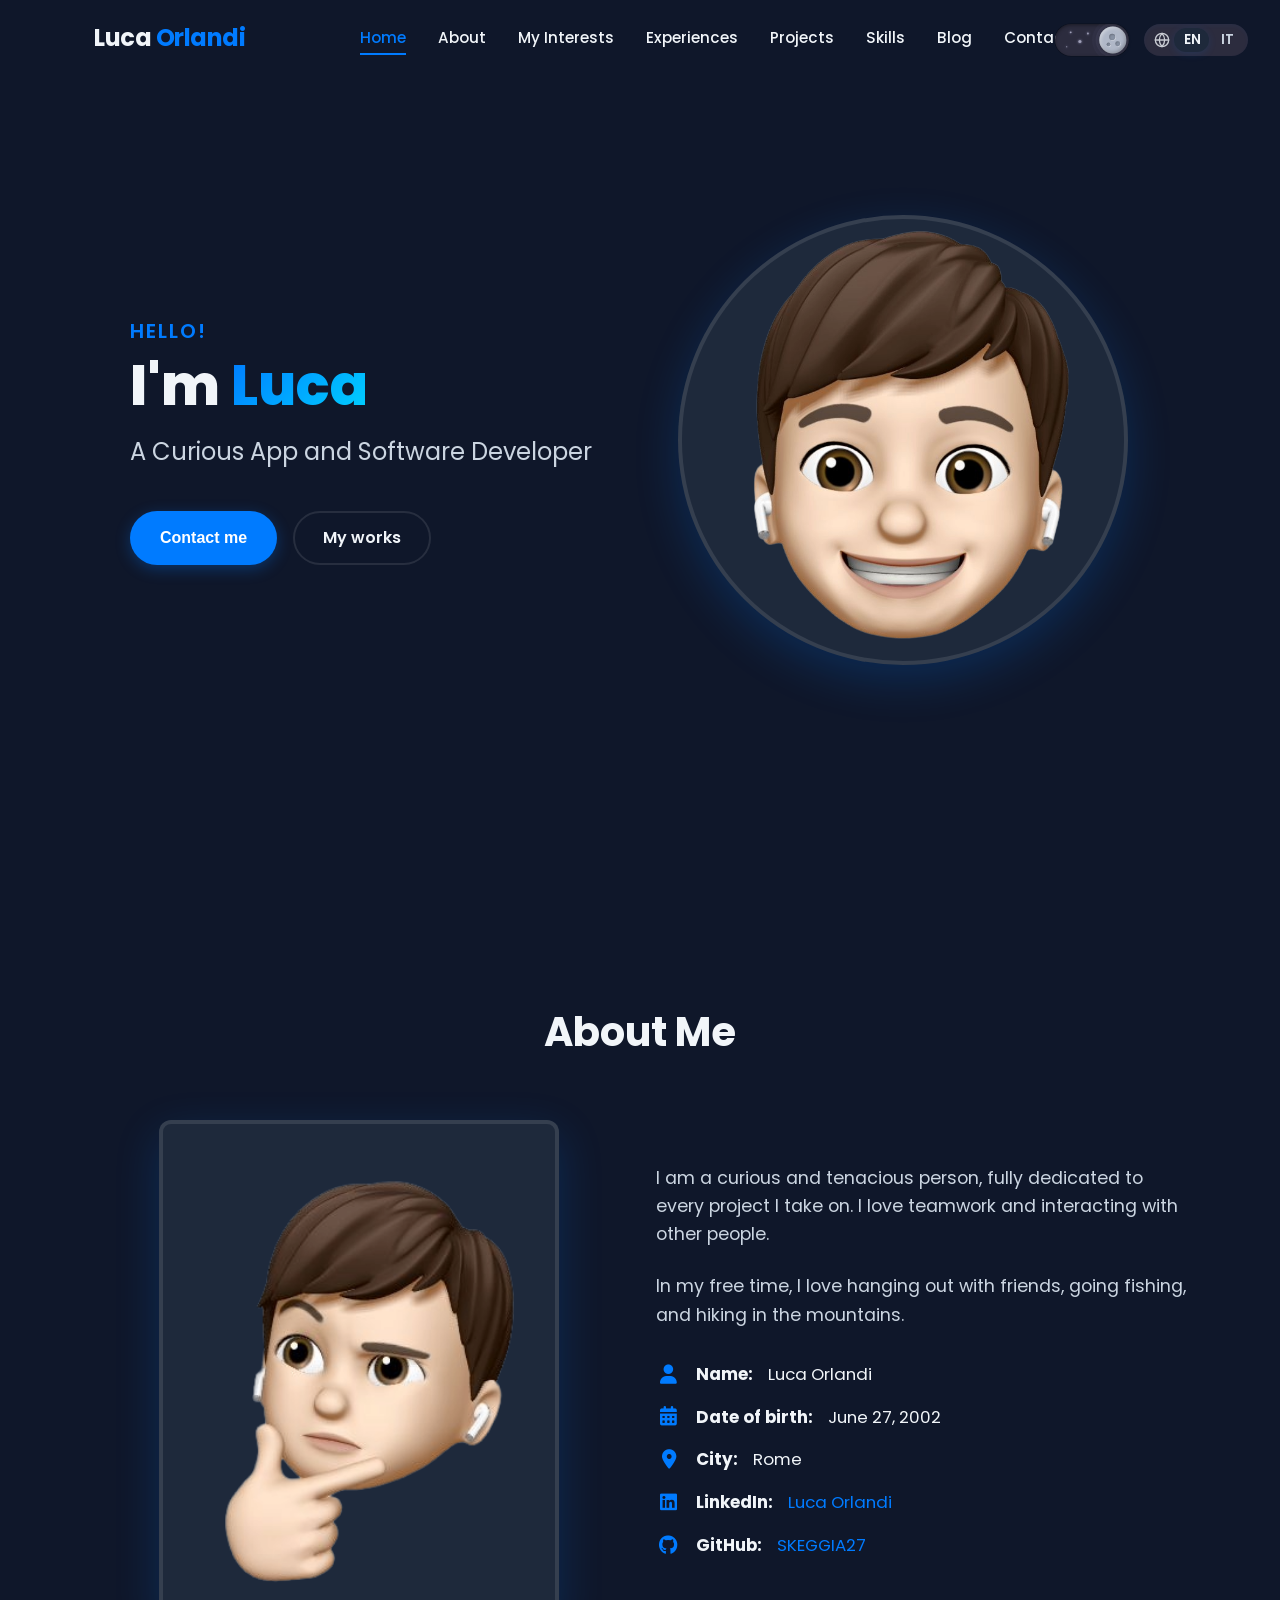
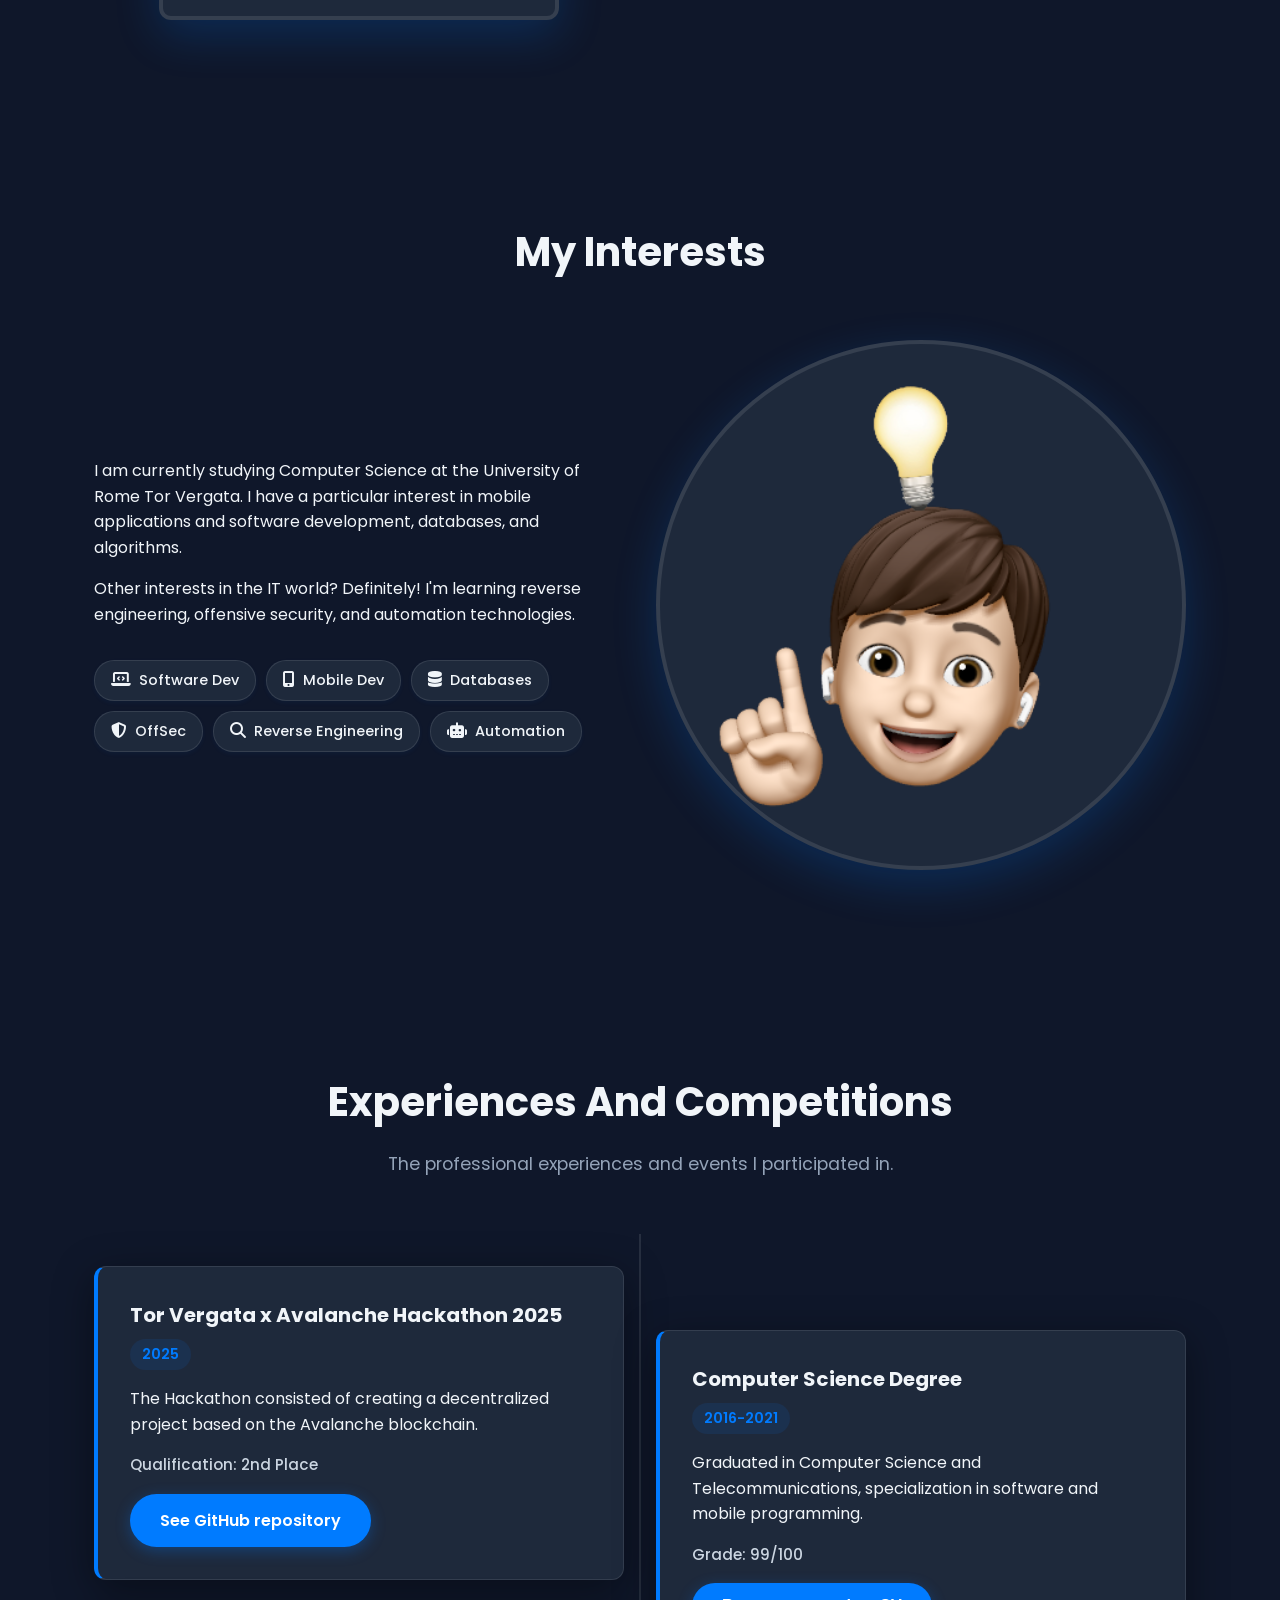
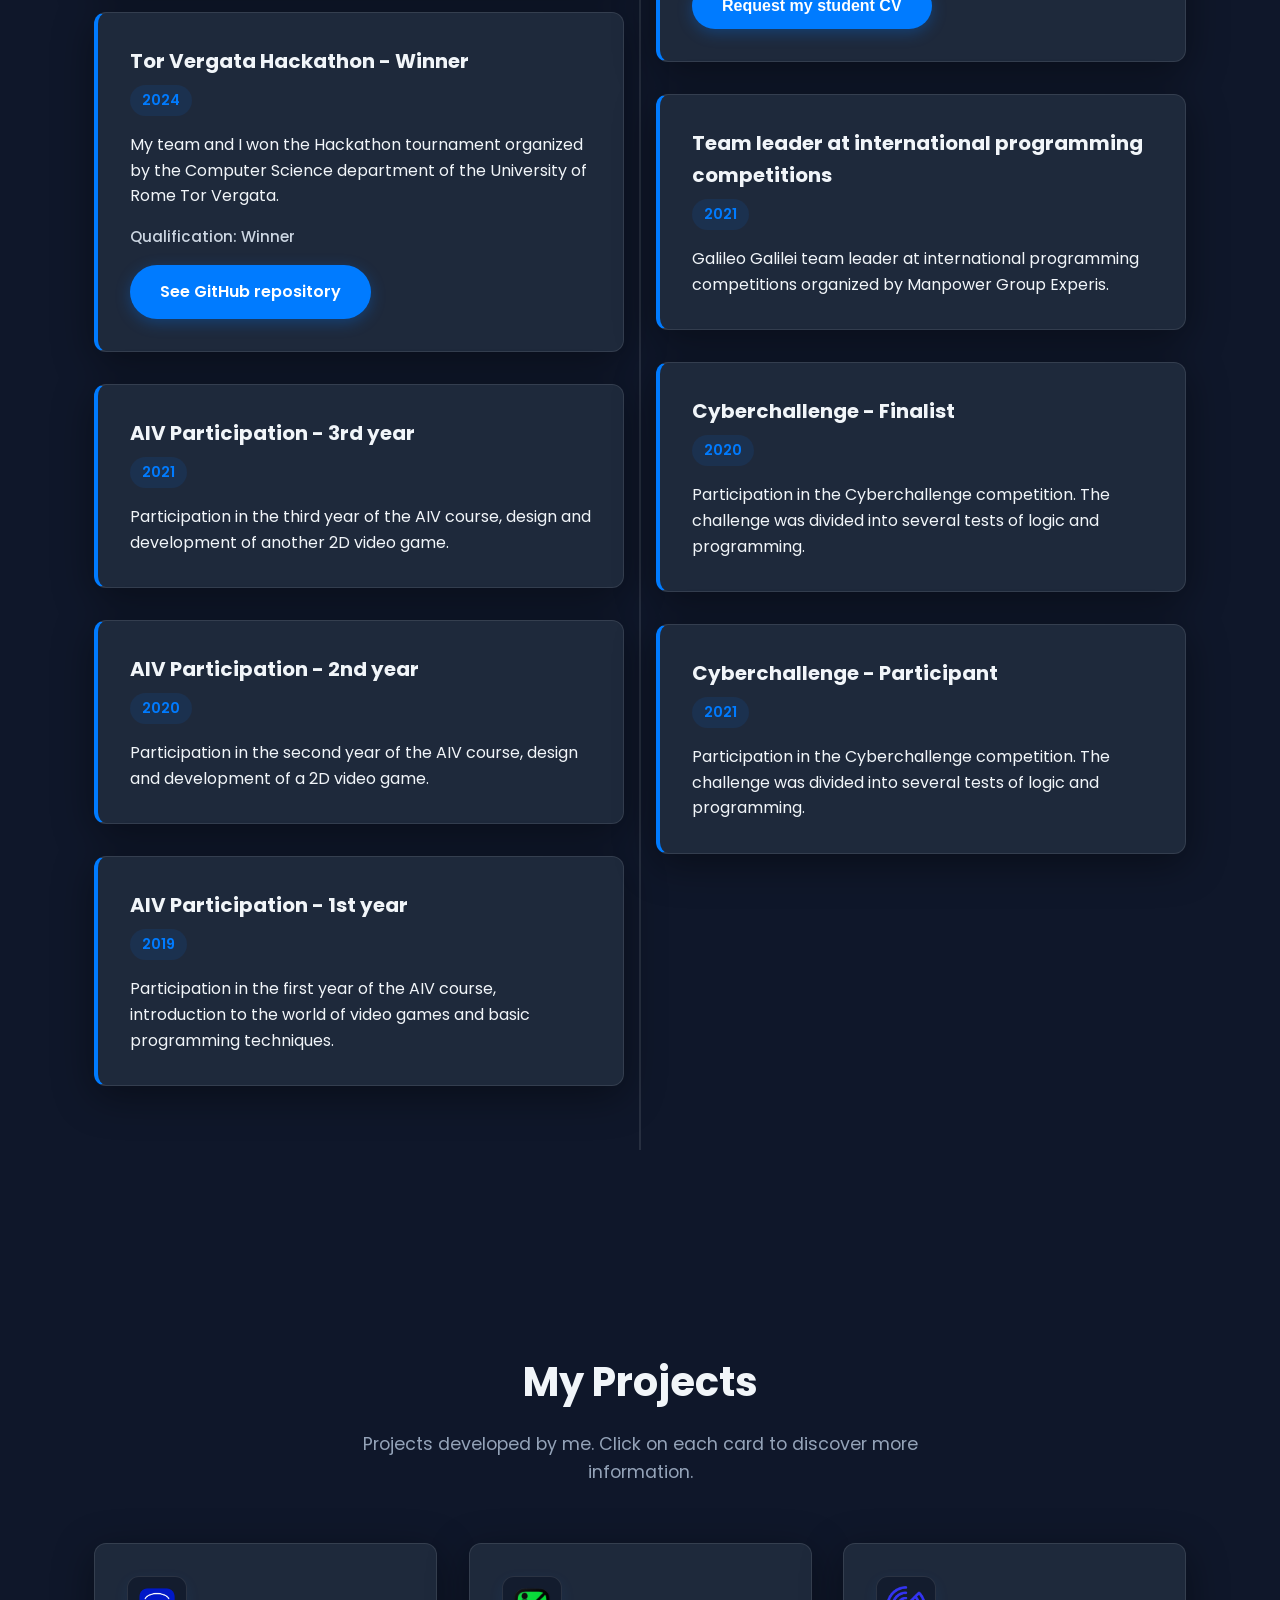
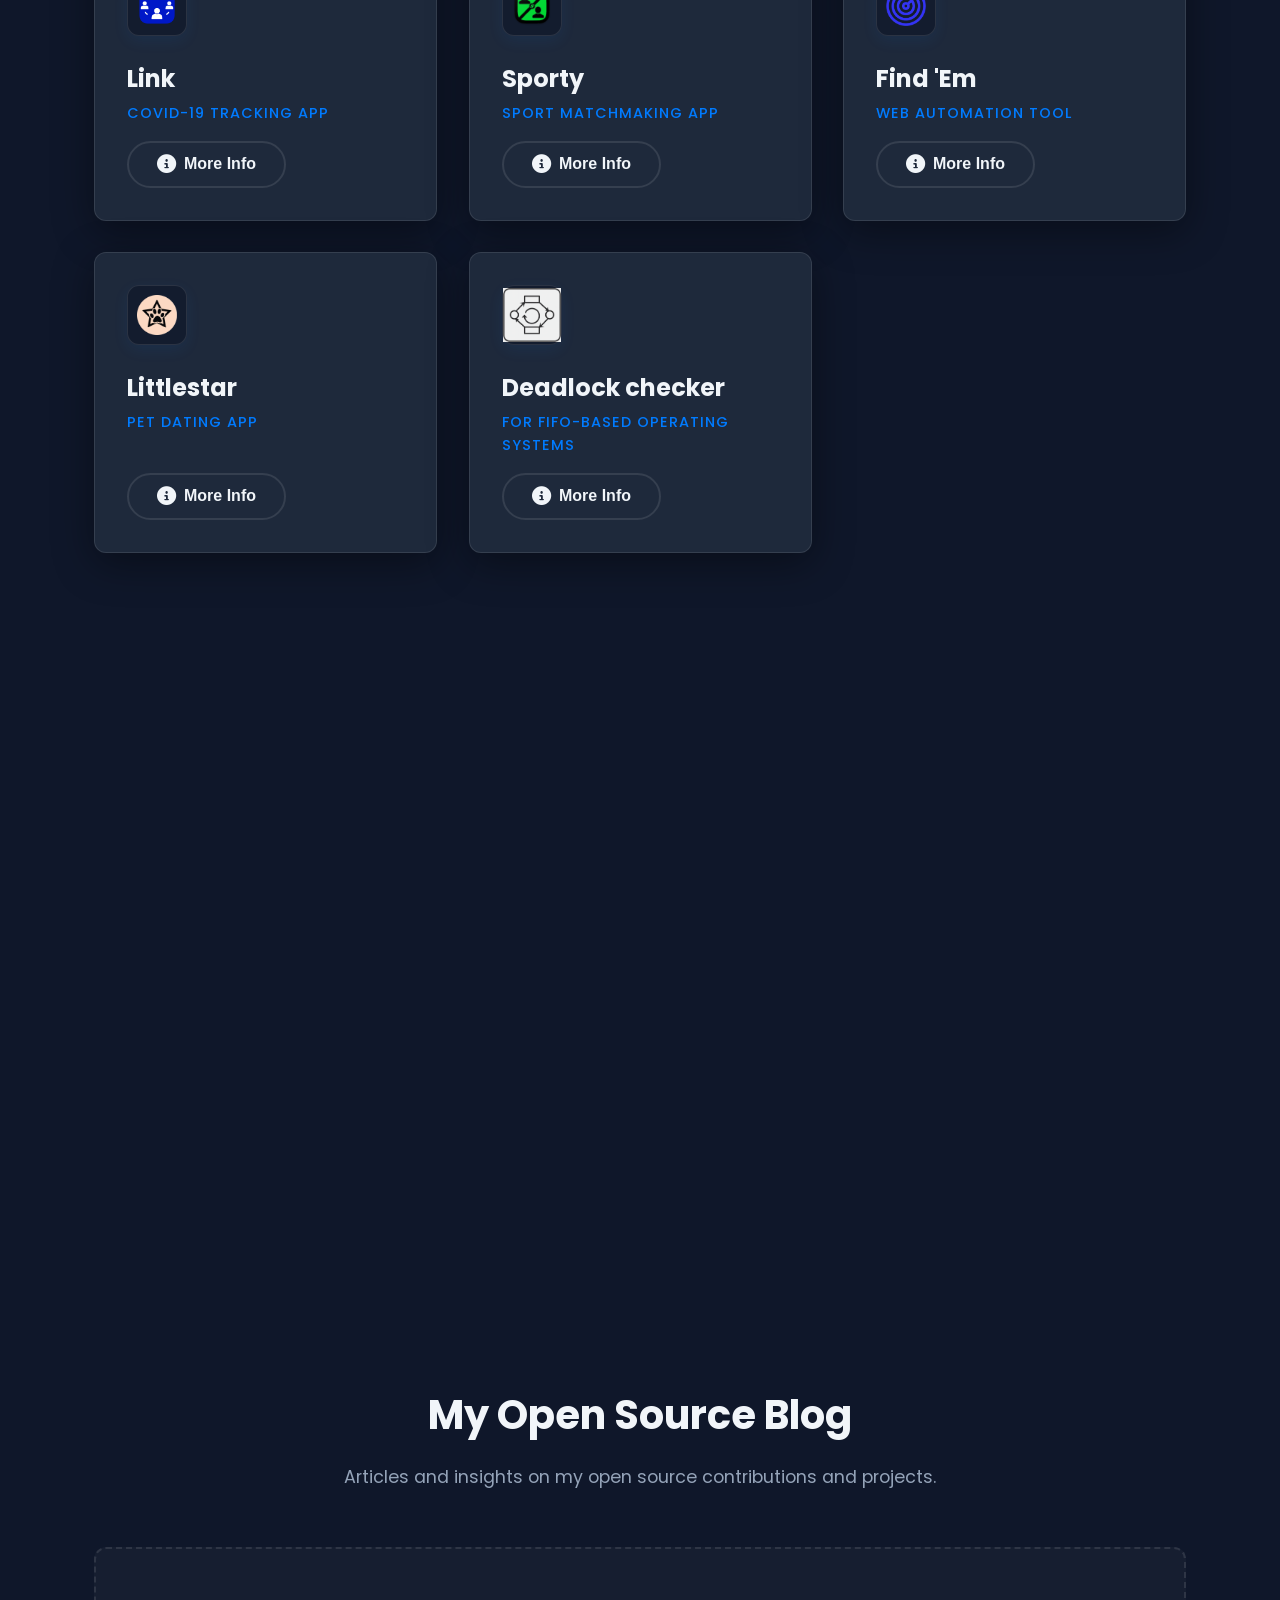
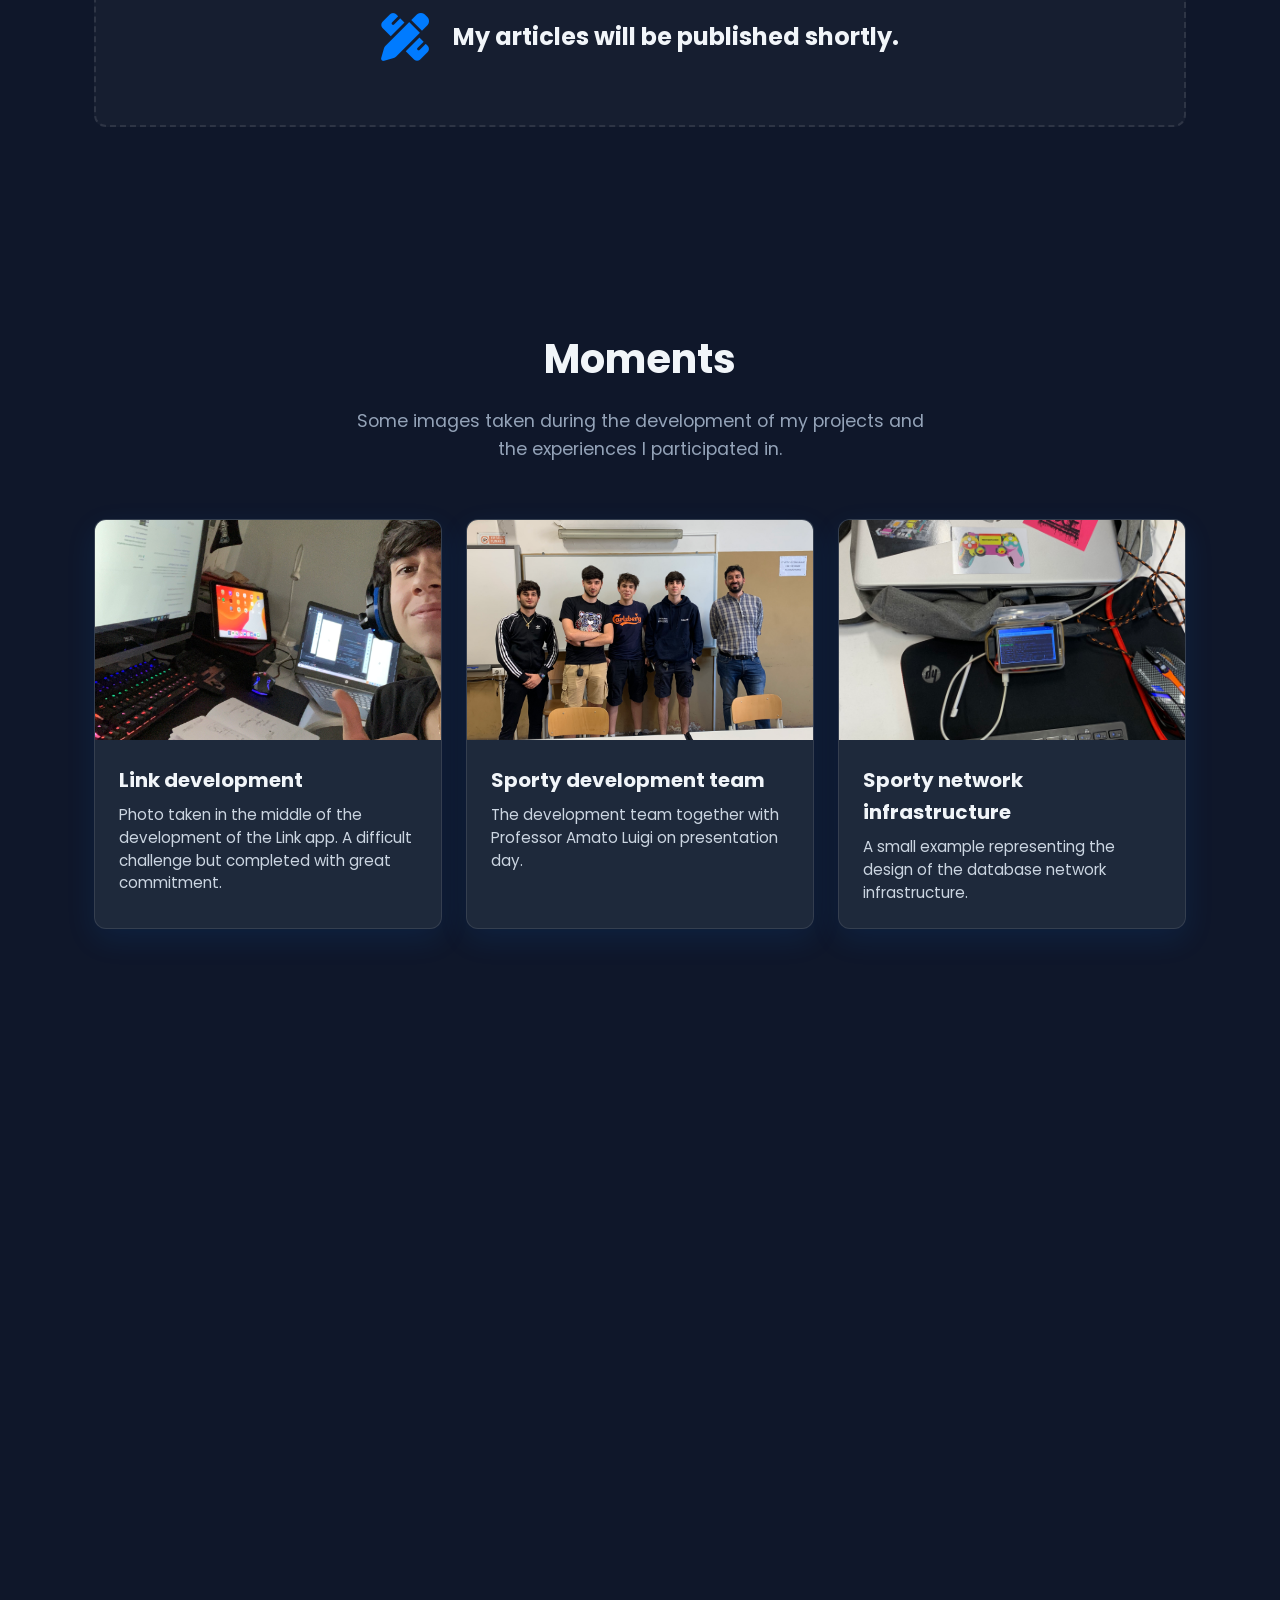
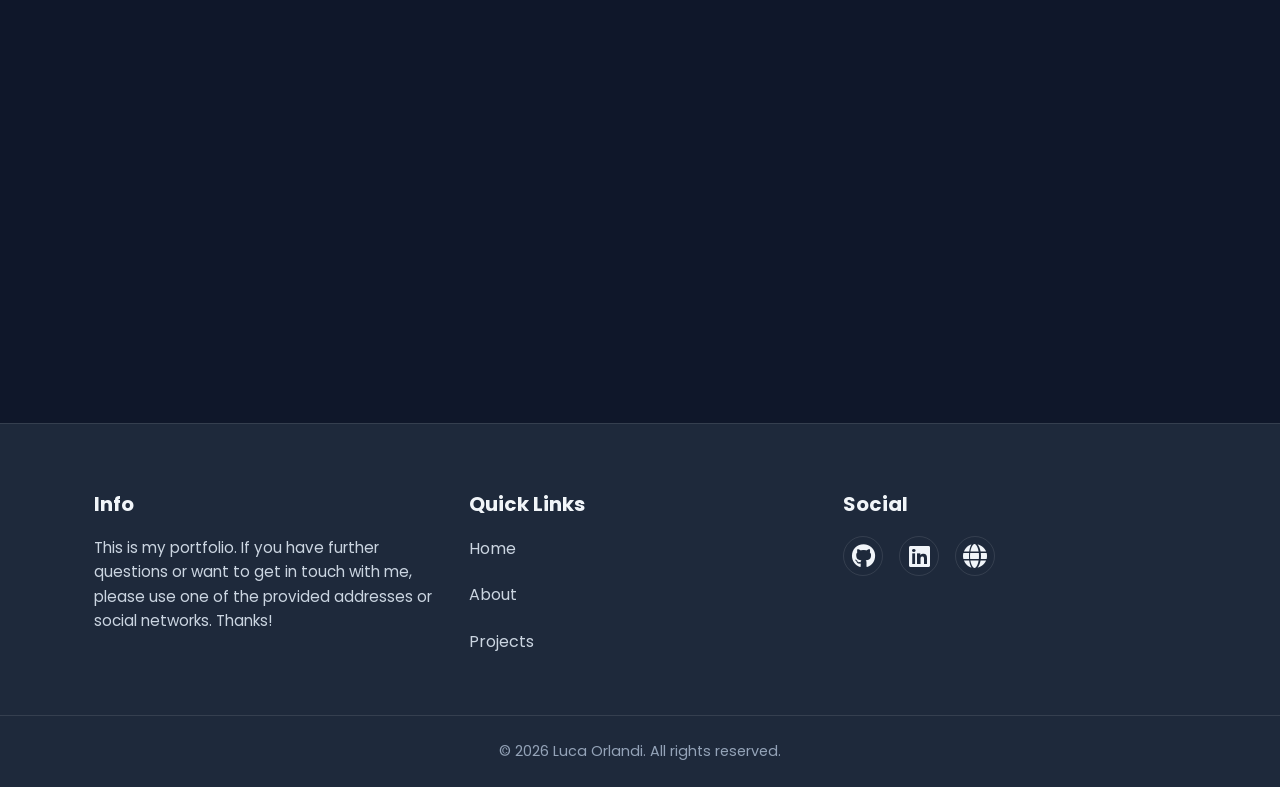
==== commit e77fc046: "Changed default language and theme" ====
--- a/index.html
+++ b/index.html
@@ -1,5 +1,5 @@
 <!DOCTYPE html>
-<html lang="it" data-theme="light">
+<html lang="en" data-theme="dark">
 
 <head>
     <meta charset="UTF-8">
@@ -102,7 +102,7 @@
         </div>
 
         <!-- Language Switcher Segmented Control -->
-        <div id="lang-switcher" class="lang-switcher" data-selected="it">
+        <div id="lang-switcher" class="lang-switcher" data-selected="en">
             <svg class="lang-icon" xmlns="http://www.w3.org/2000/svg" viewBox="0 0 24 24" fill="none"
                 stroke="currentColor" stroke-width="2" stroke-linecap="round" stroke-linejoin="round">
                 <circle cx="12" cy="12" r="10"></circle>
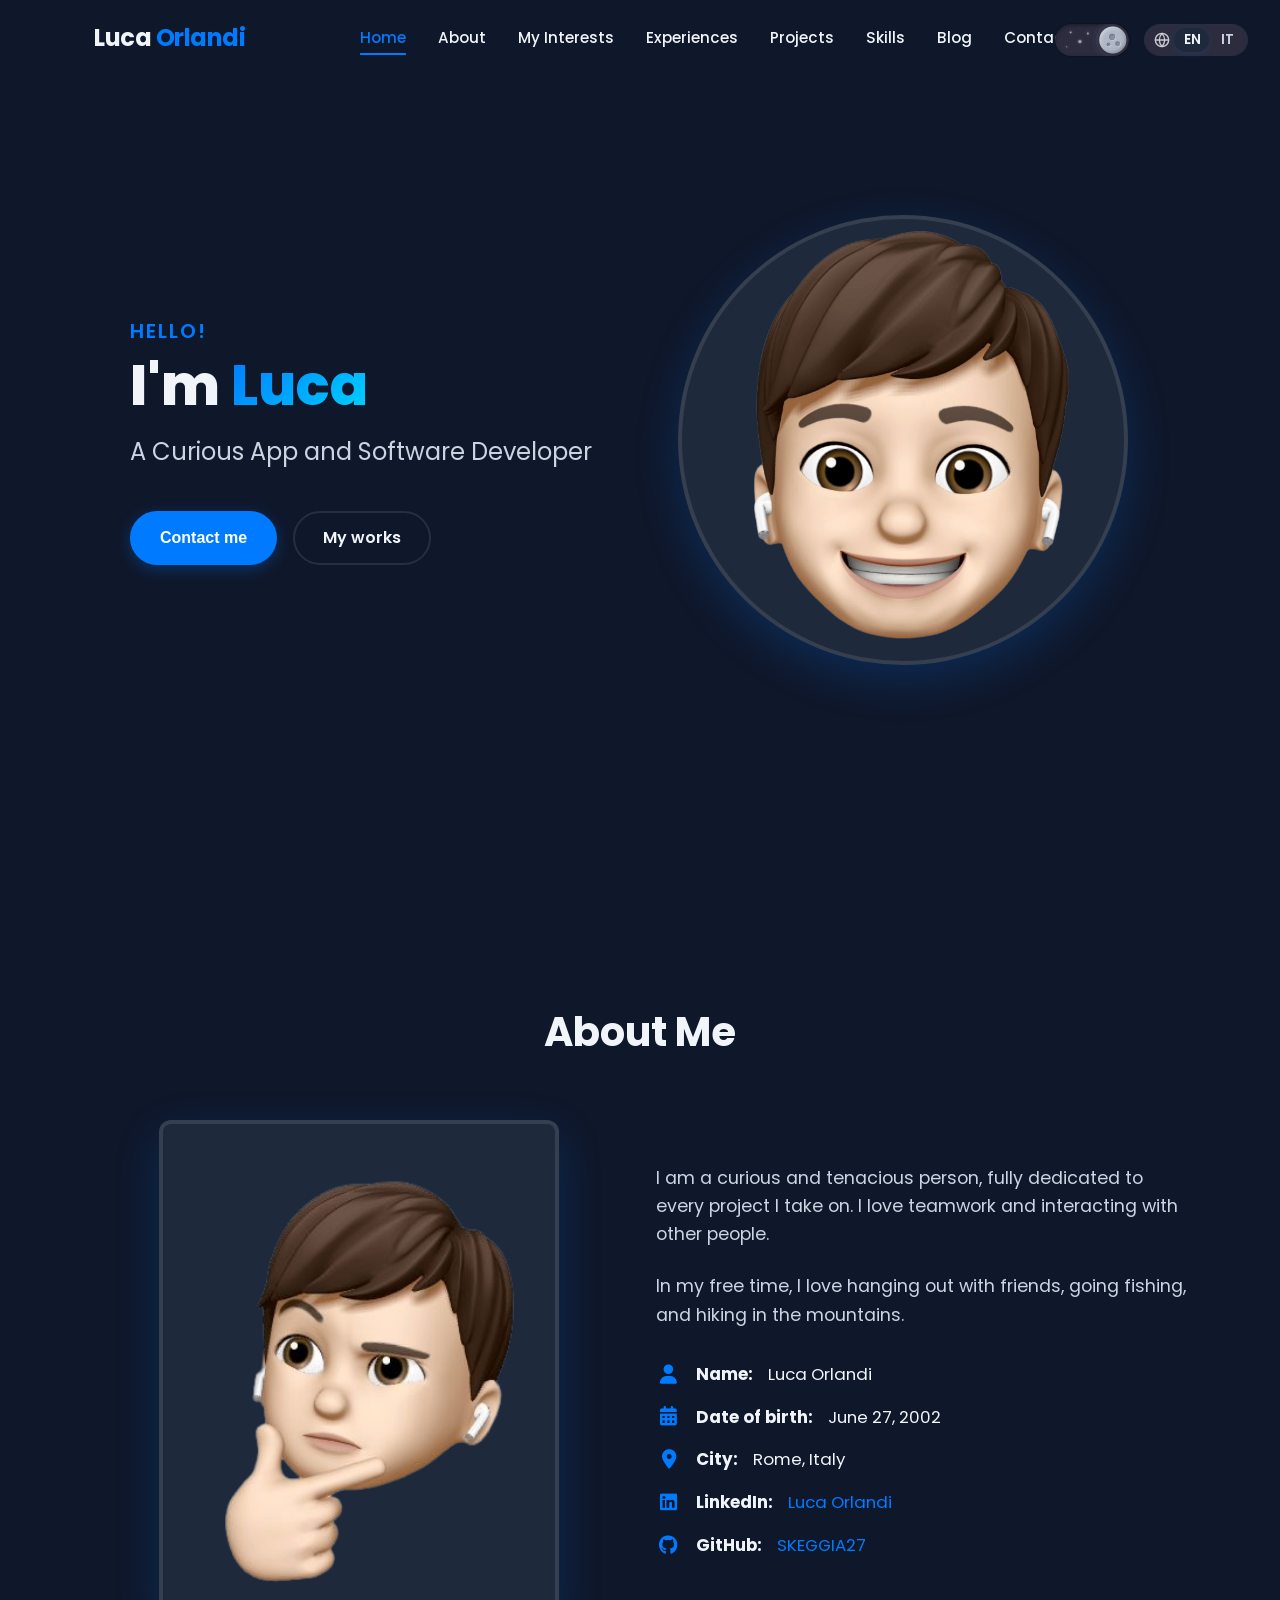
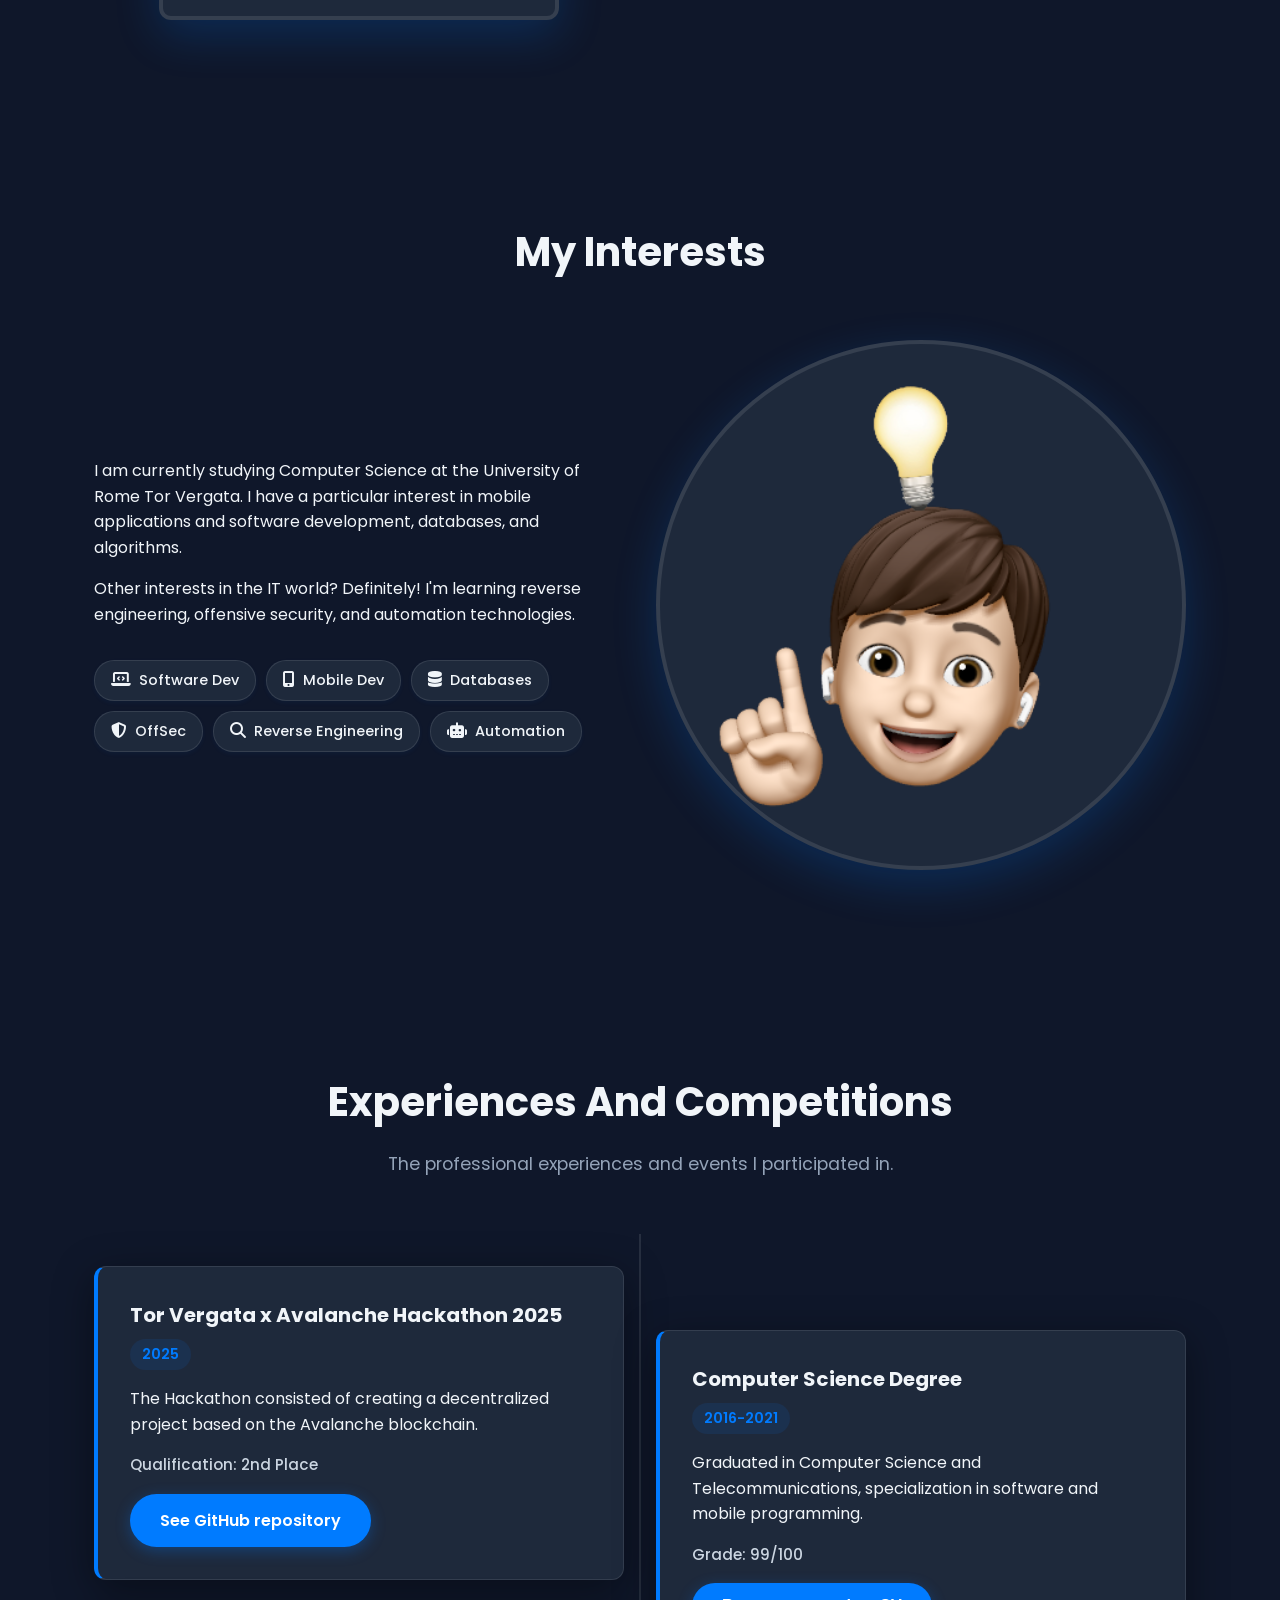
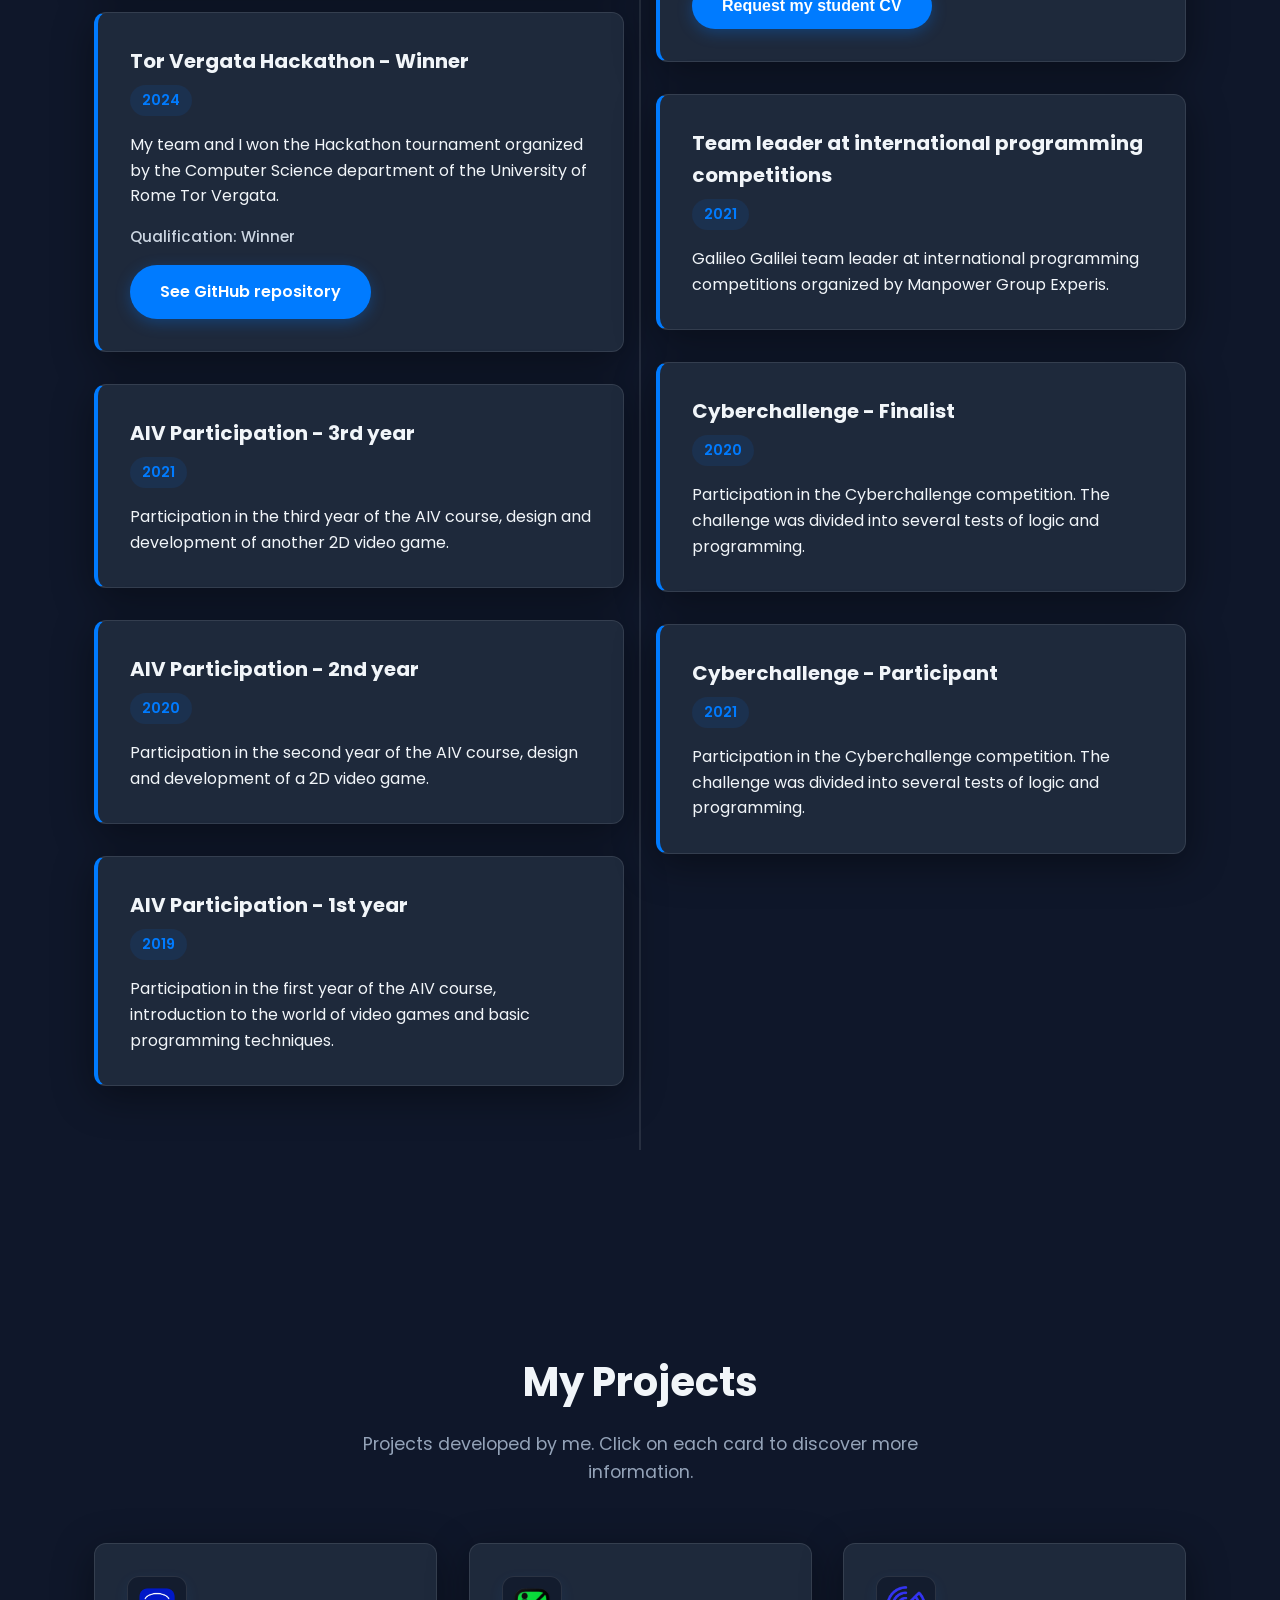
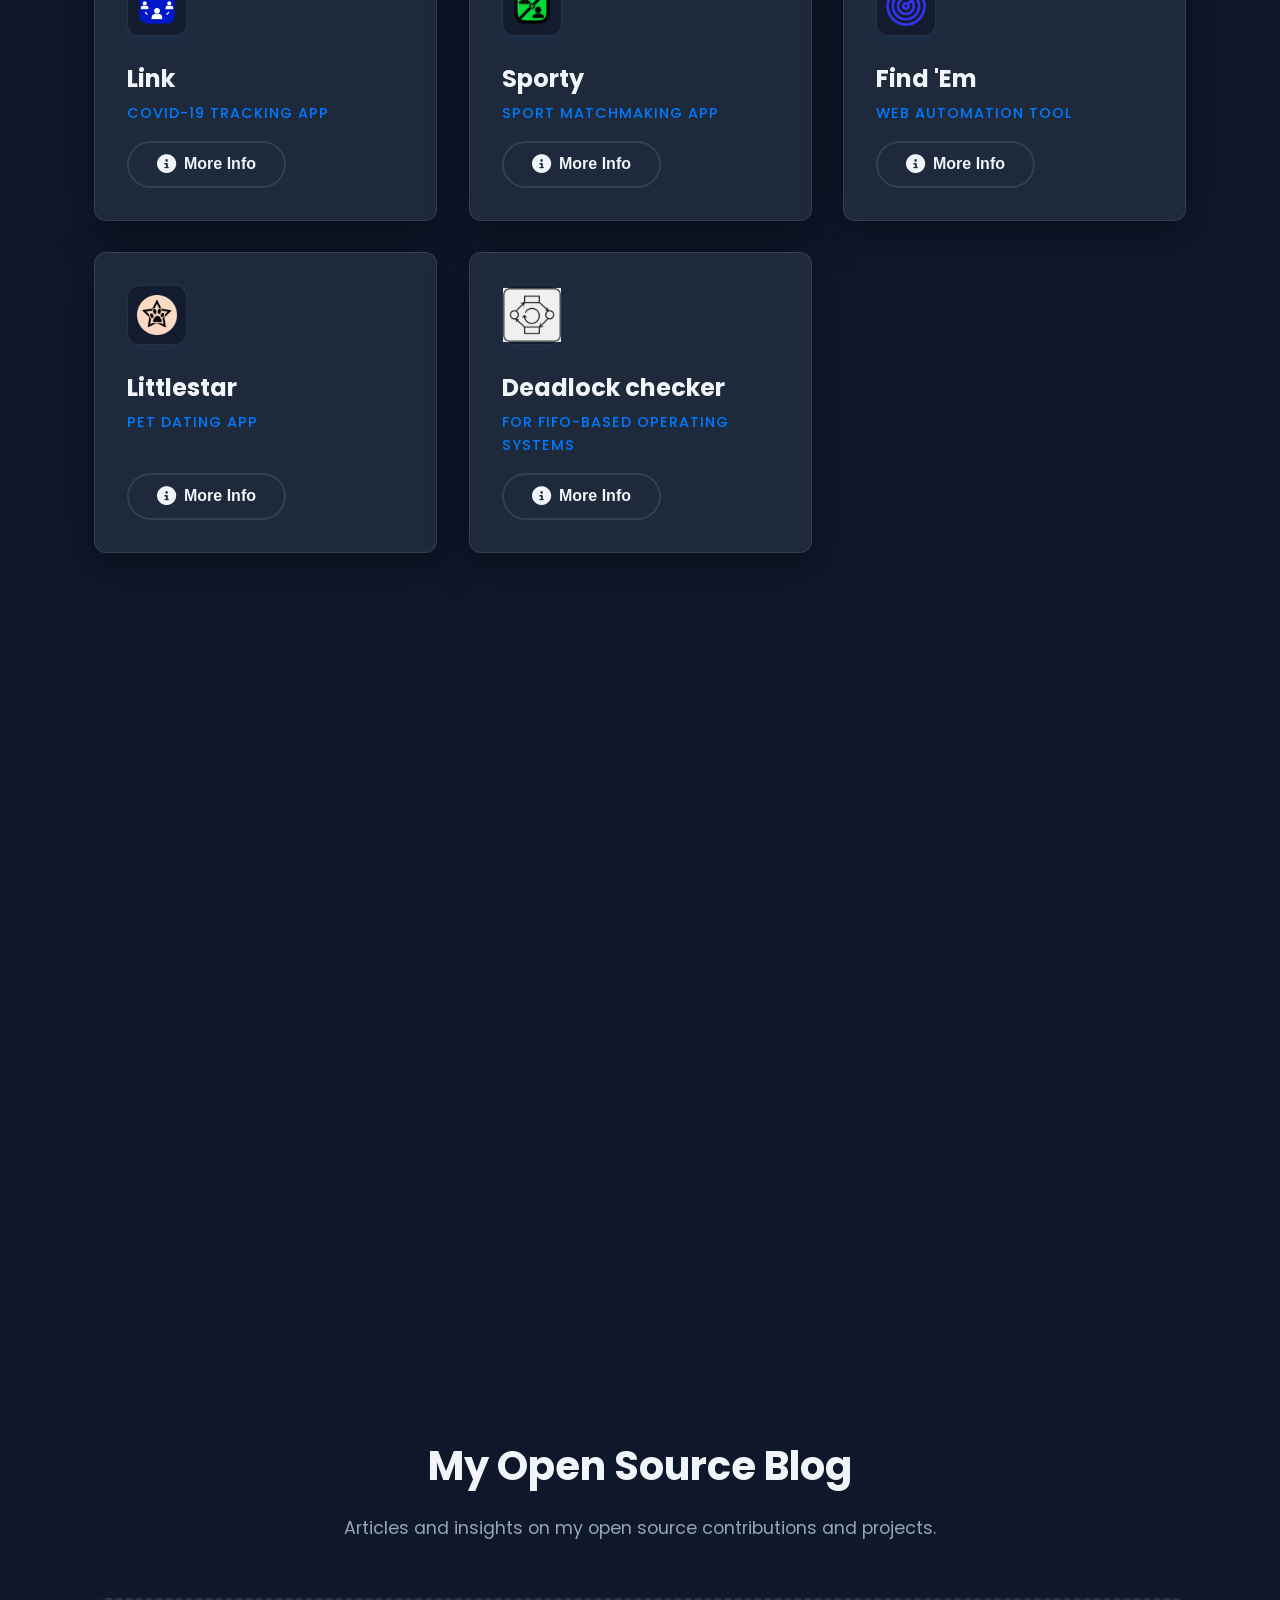
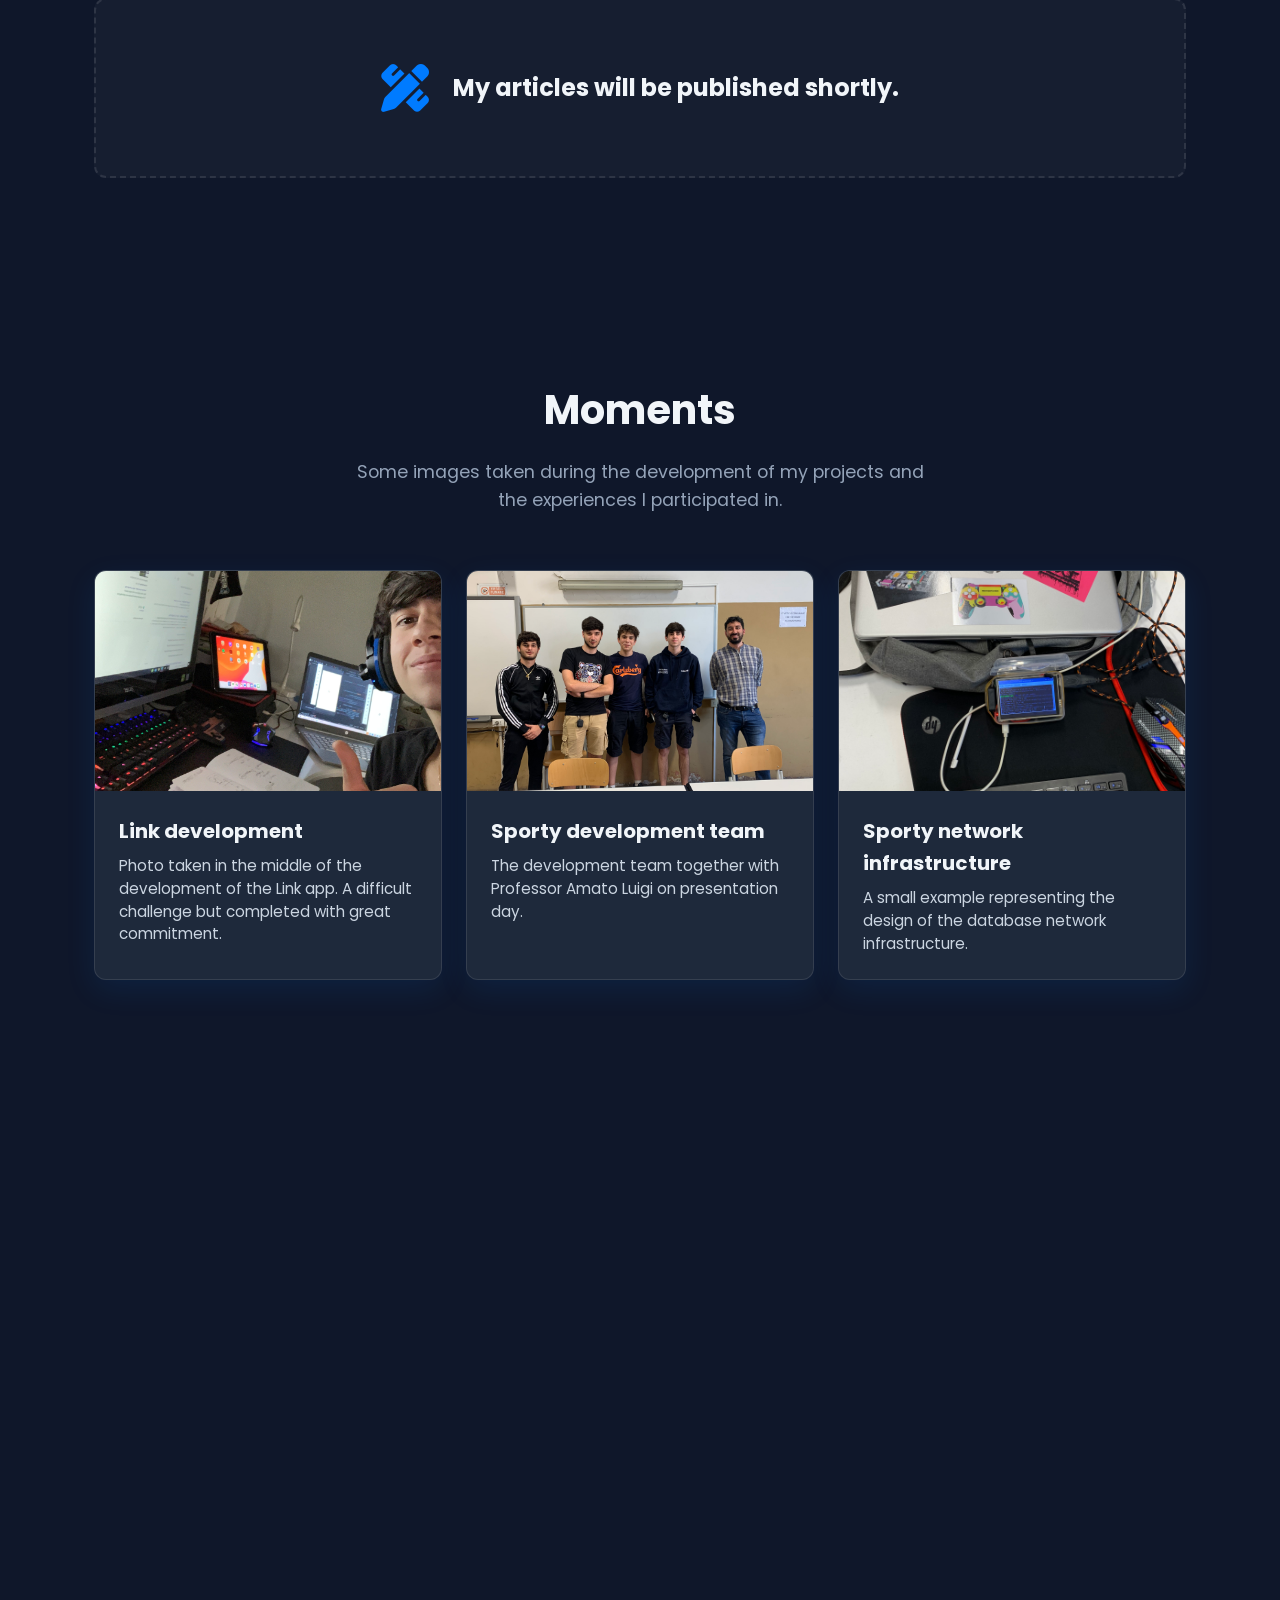
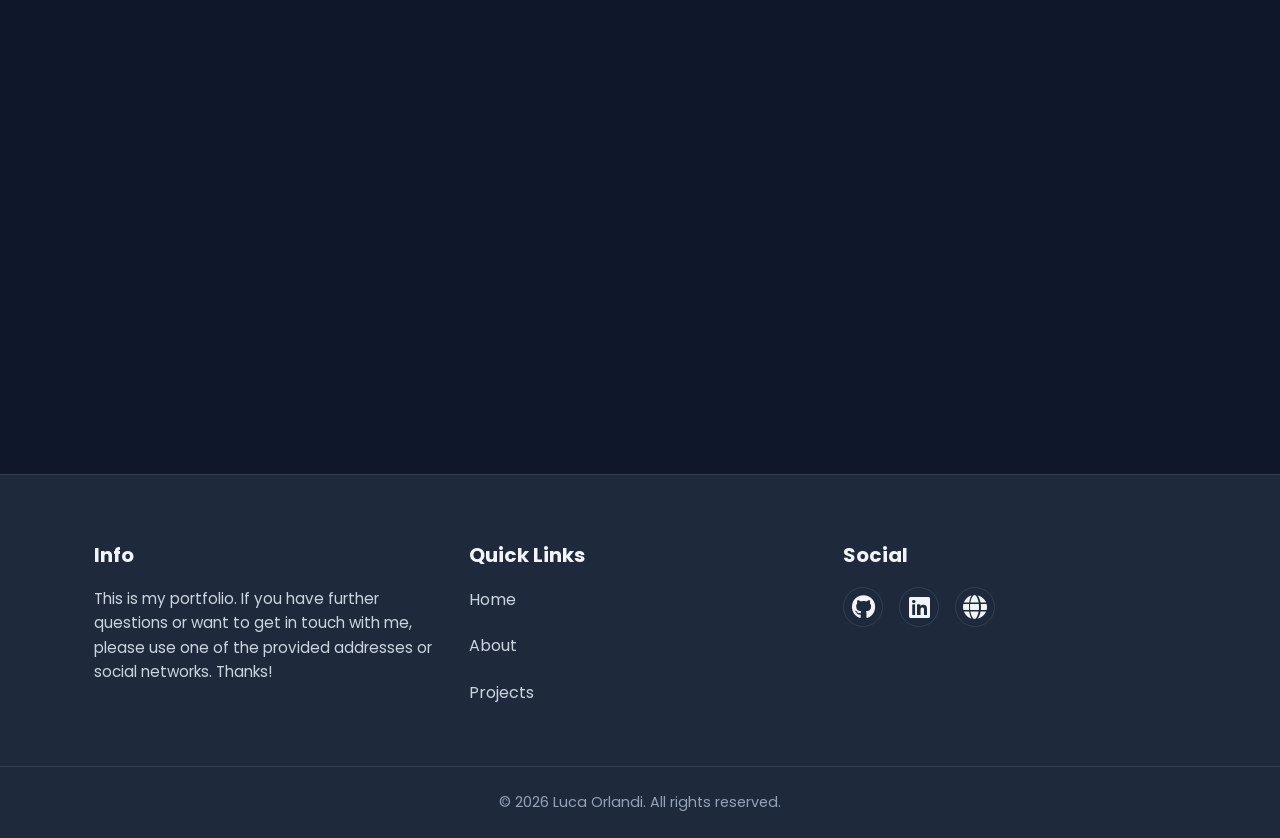
==== commit 8b52b4ef: "Changed info" ====
--- a/index.html
+++ b/index.html
@@ -184,7 +184,7 @@
                             <li><i class="fas fa-calendar-alt"></i> <strong><span data-i18n="about_info_dob">Data di
                                         nascita:</span></strong> June 27, 2002</li>
                             <li><i class="fas fa-map-marker-alt"></i> <strong><span
-                                        data-i18n="about_info_city">Città:</span></strong> Rome</li>
+                                        data-i18n="about_info_city">Città:</span></strong> Rome, Italy</li>
                             <li><i class="fab fa-linkedin"></i> <strong>LinkedIn:</strong> <a
                                     href="https://www.linkedin.com/in/luca-orlandi-a84a28321/" target="_blank">Luca
                                     Orlandi</a></li>
@@ -440,10 +440,11 @@
                     <div class="skills-category card">
                         <h3><i class="fas fa-code"></i> Core Languages</h3>
                         <div class="skills-tags" style="margin-top:1rem; display:flex; flex-wrap:wrap; gap:10px;">
-                            <span class="badge">Java</span>
                             <span class="badge">C</span>
                             <span class="badge">C++</span>
+                            <span class="badge">C#</span>
                             <span class="badge">Python</span>
+                            <span class="badge">Java</span>
                             <span class="badge">JavaScript</span>
                             <span class="badge">HTML / CSS</span>
                             <span class="badge">Prolog</span>
@@ -455,8 +456,10 @@
                         <div class="skills-tags" style="margin-top:1rem; display:flex; flex-wrap:wrap; gap:10px;">
                             <span class="badge">Mobile App Development</span>
                             <span class="badge">Flutter</span>
+                            <span class="badge">Android</span>
                             <span class="badge">NodeJS</span>
-                            <span class="badge">API Development</span>
+                            <span class="badge">REST APIs</span>
+                            <span class="badge">ExpressJS</span>
                         </div>
                     </div>
 
@@ -465,6 +468,9 @@
                         <div class="skills-tags" style="margin-top:1rem; display:flex; flex-wrap:wrap; gap:10px;">
                             <span class="badge">SQL Databases</span>
                             <span class="badge">NoSQL Databases</span>
+                            <span class="badge">Firebase</span>
+                            <span class="badge">MySQL</span>
+
                         </div>
                     </div>
                 </div>
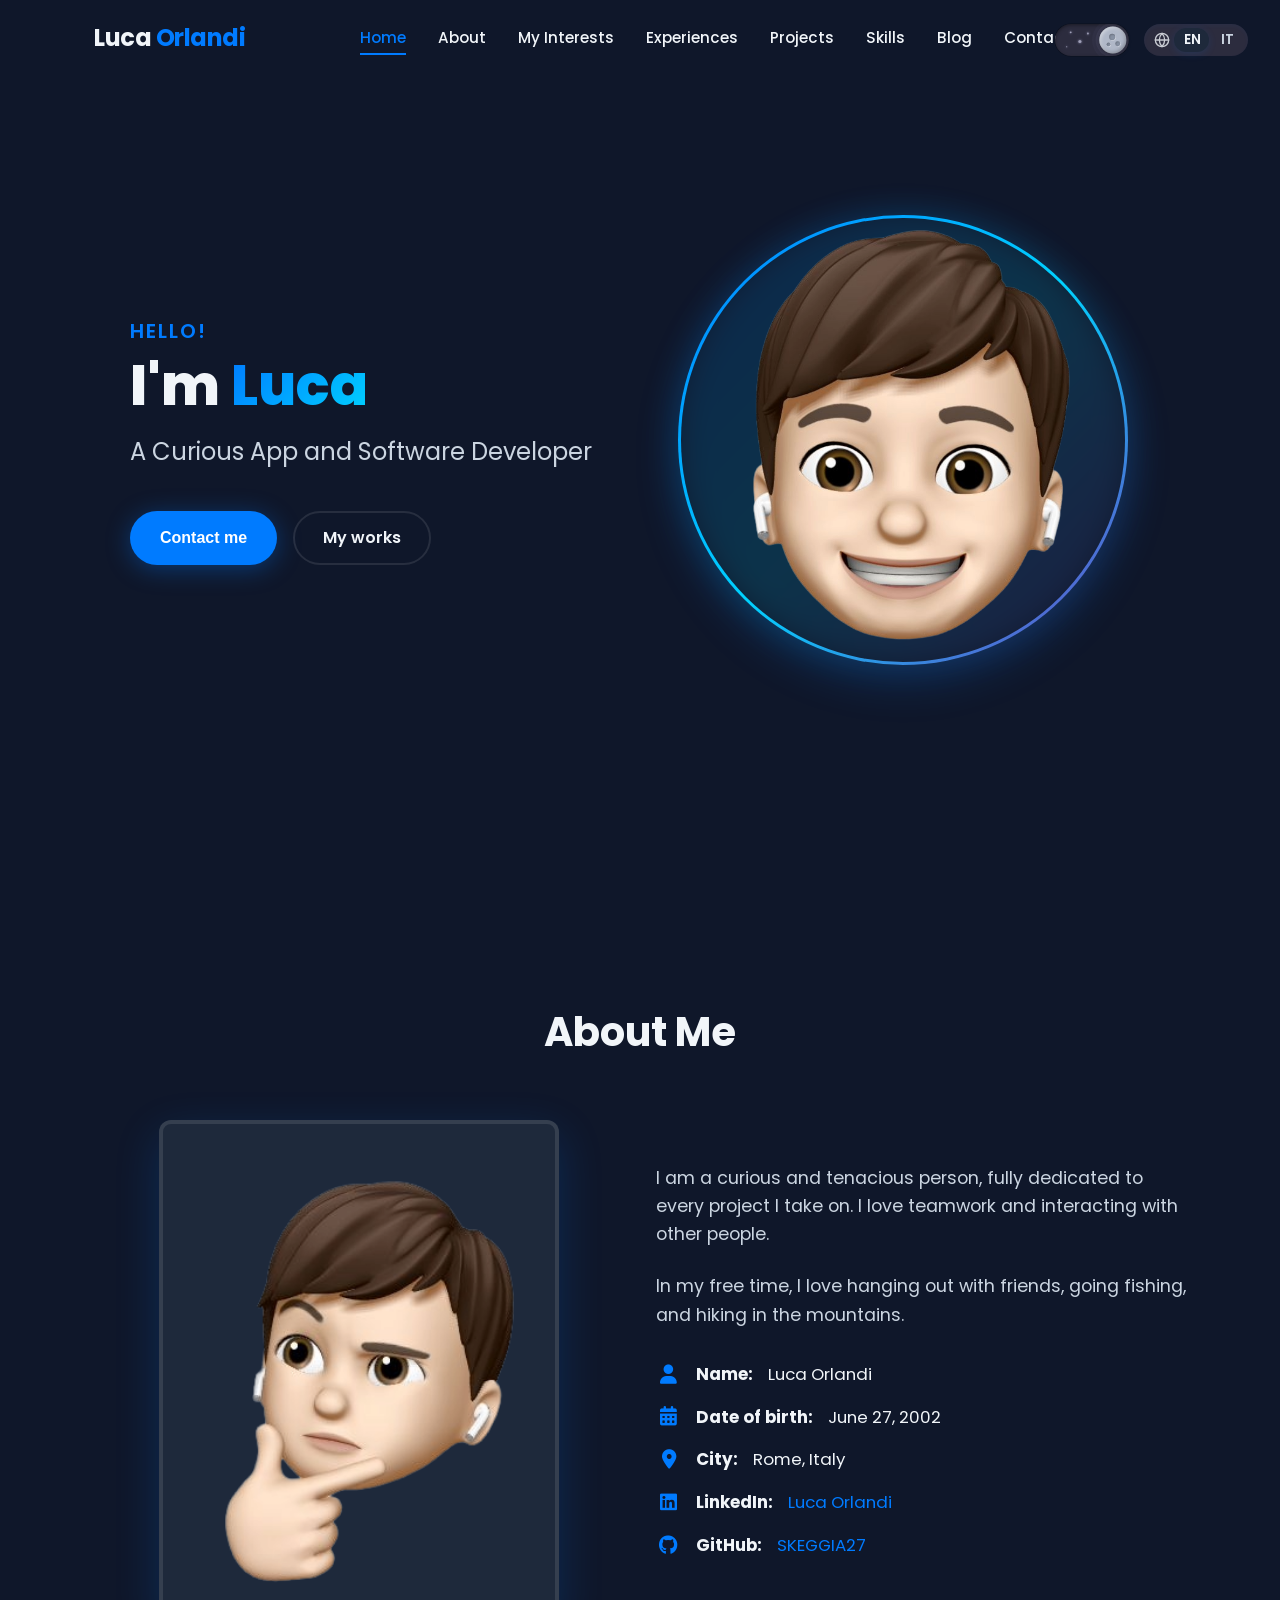
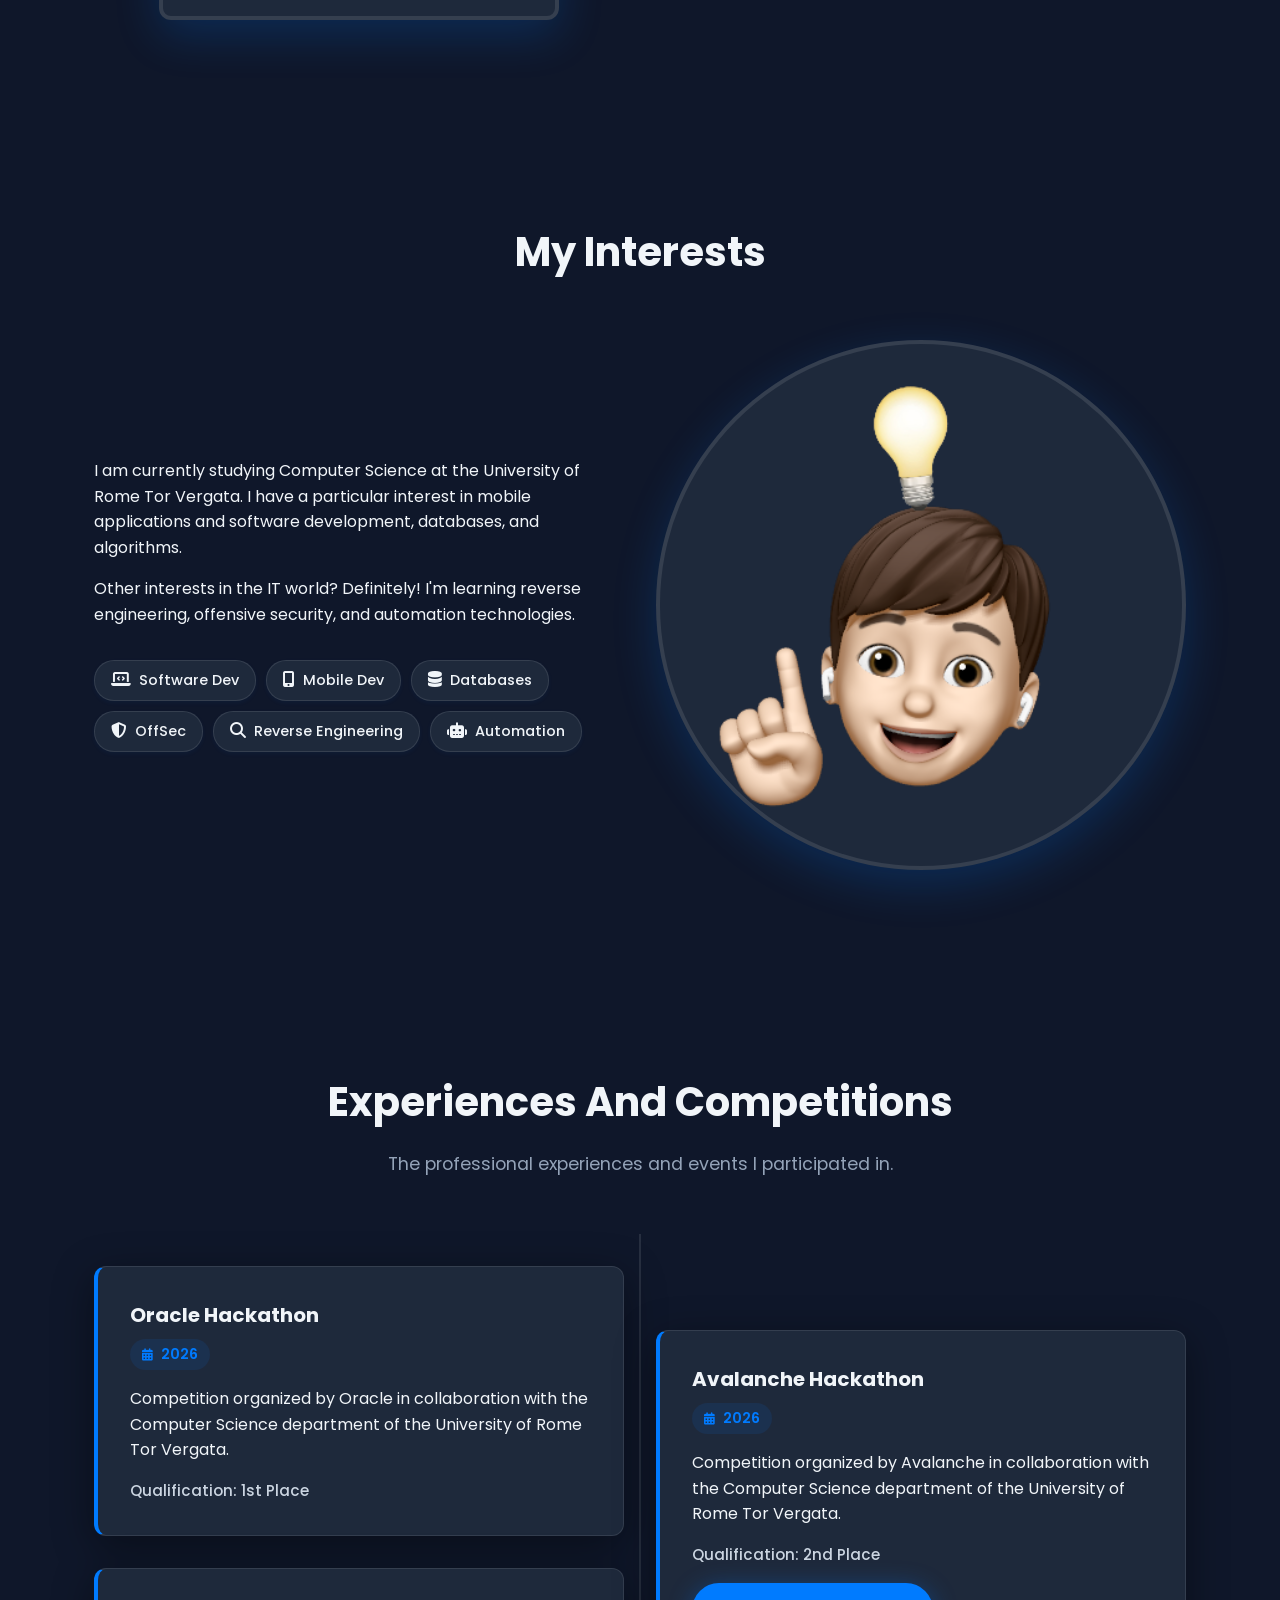
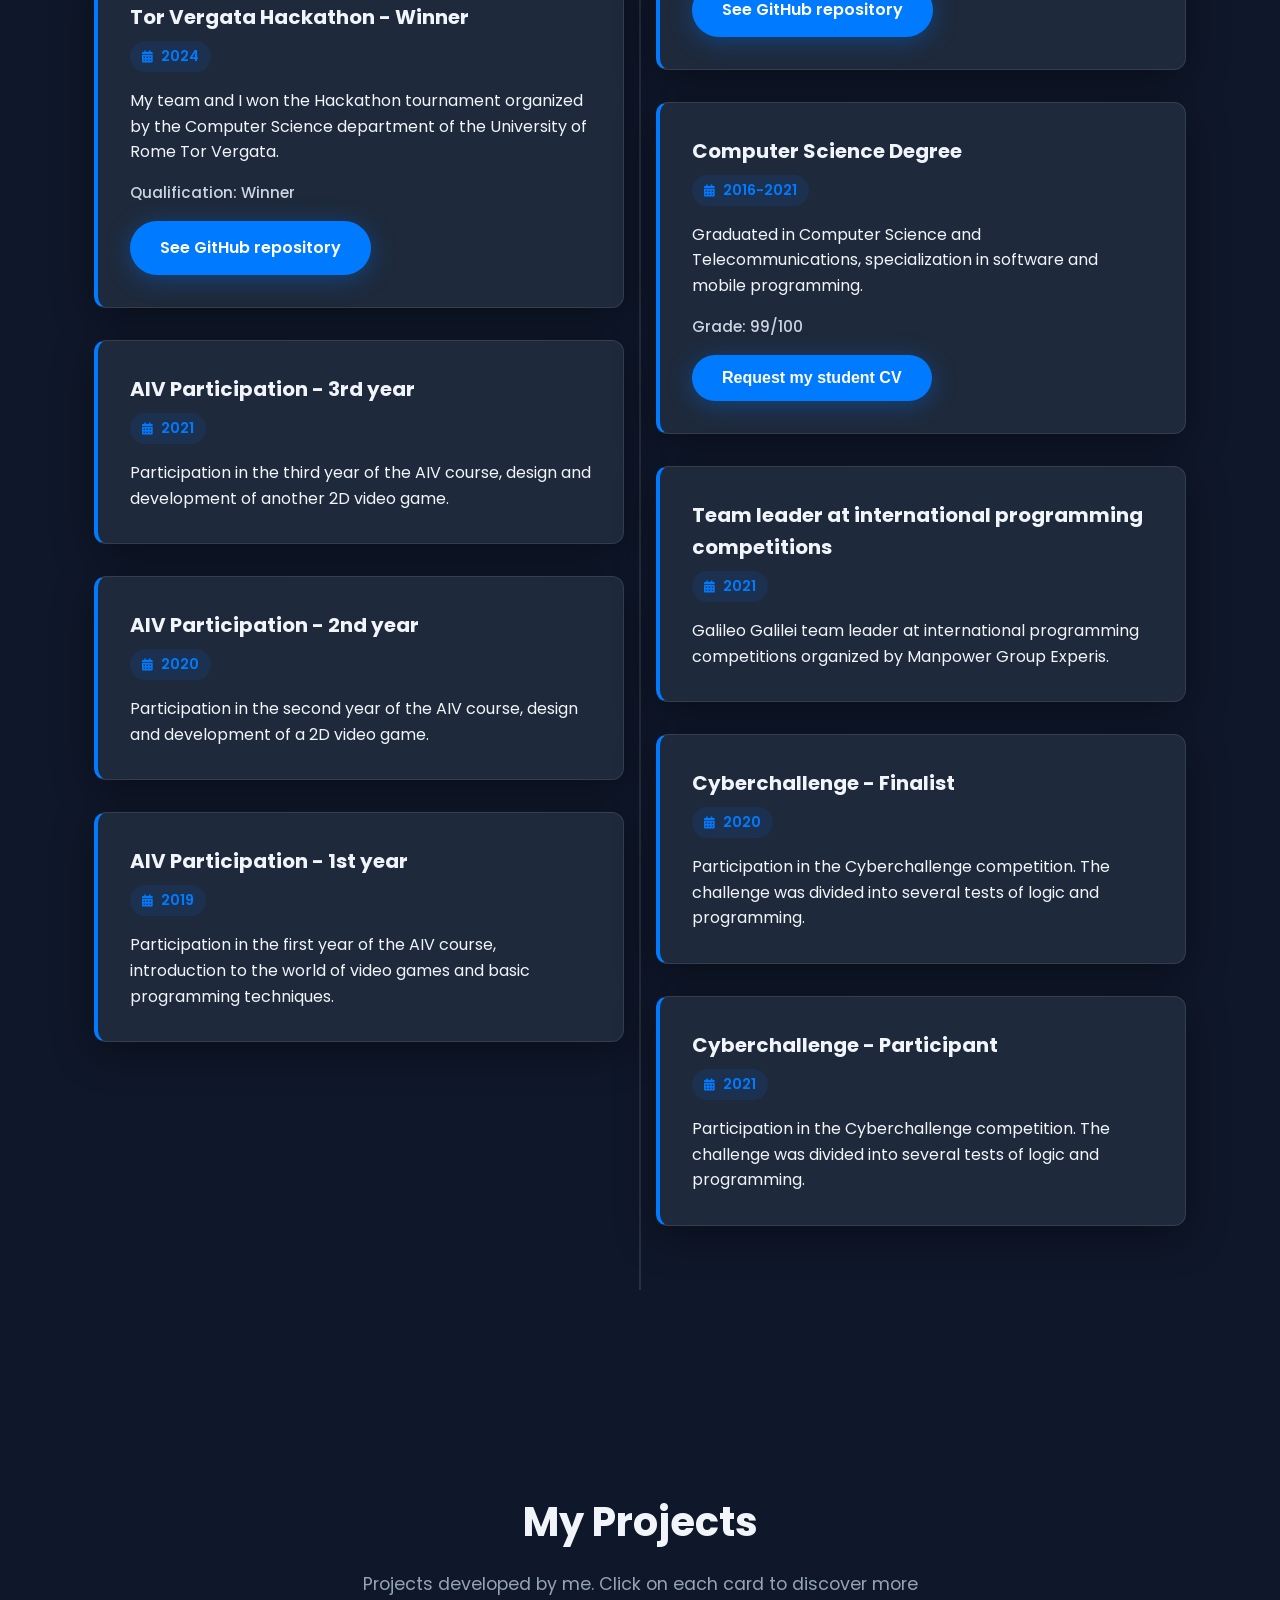
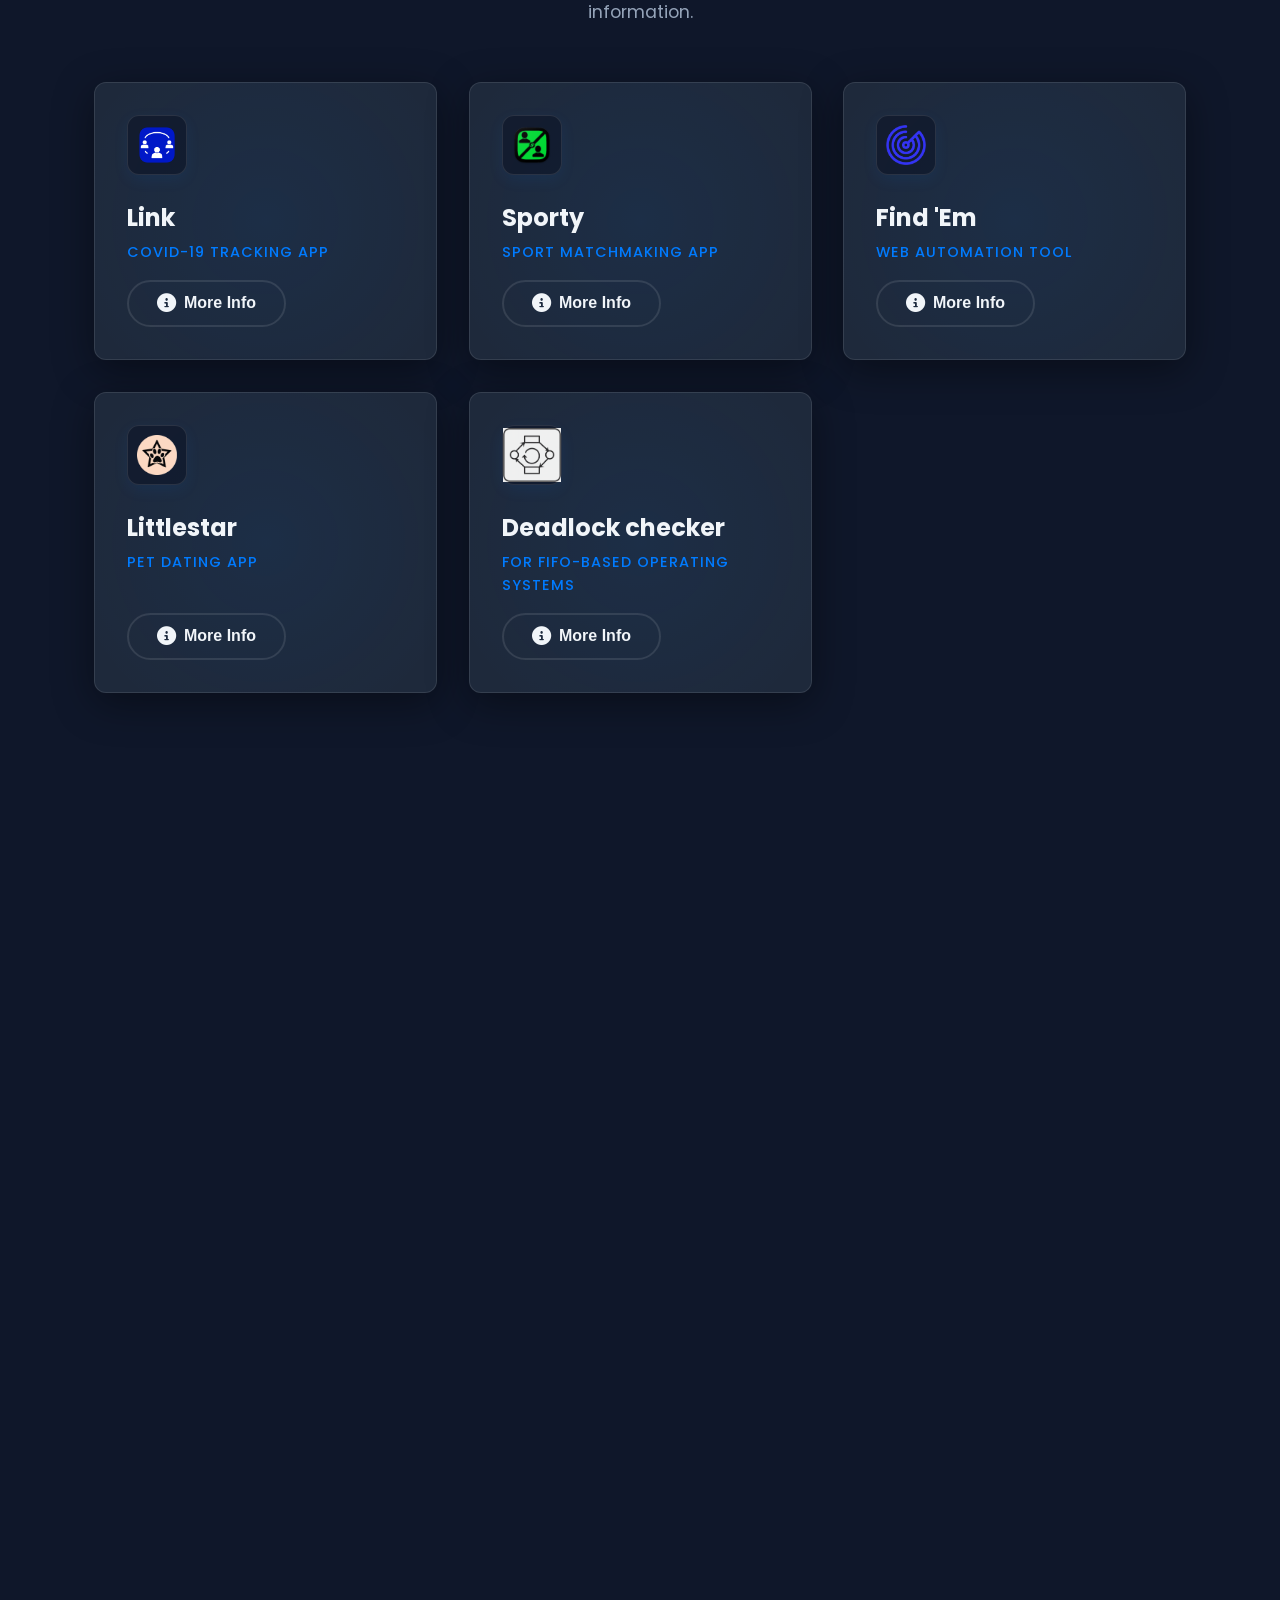
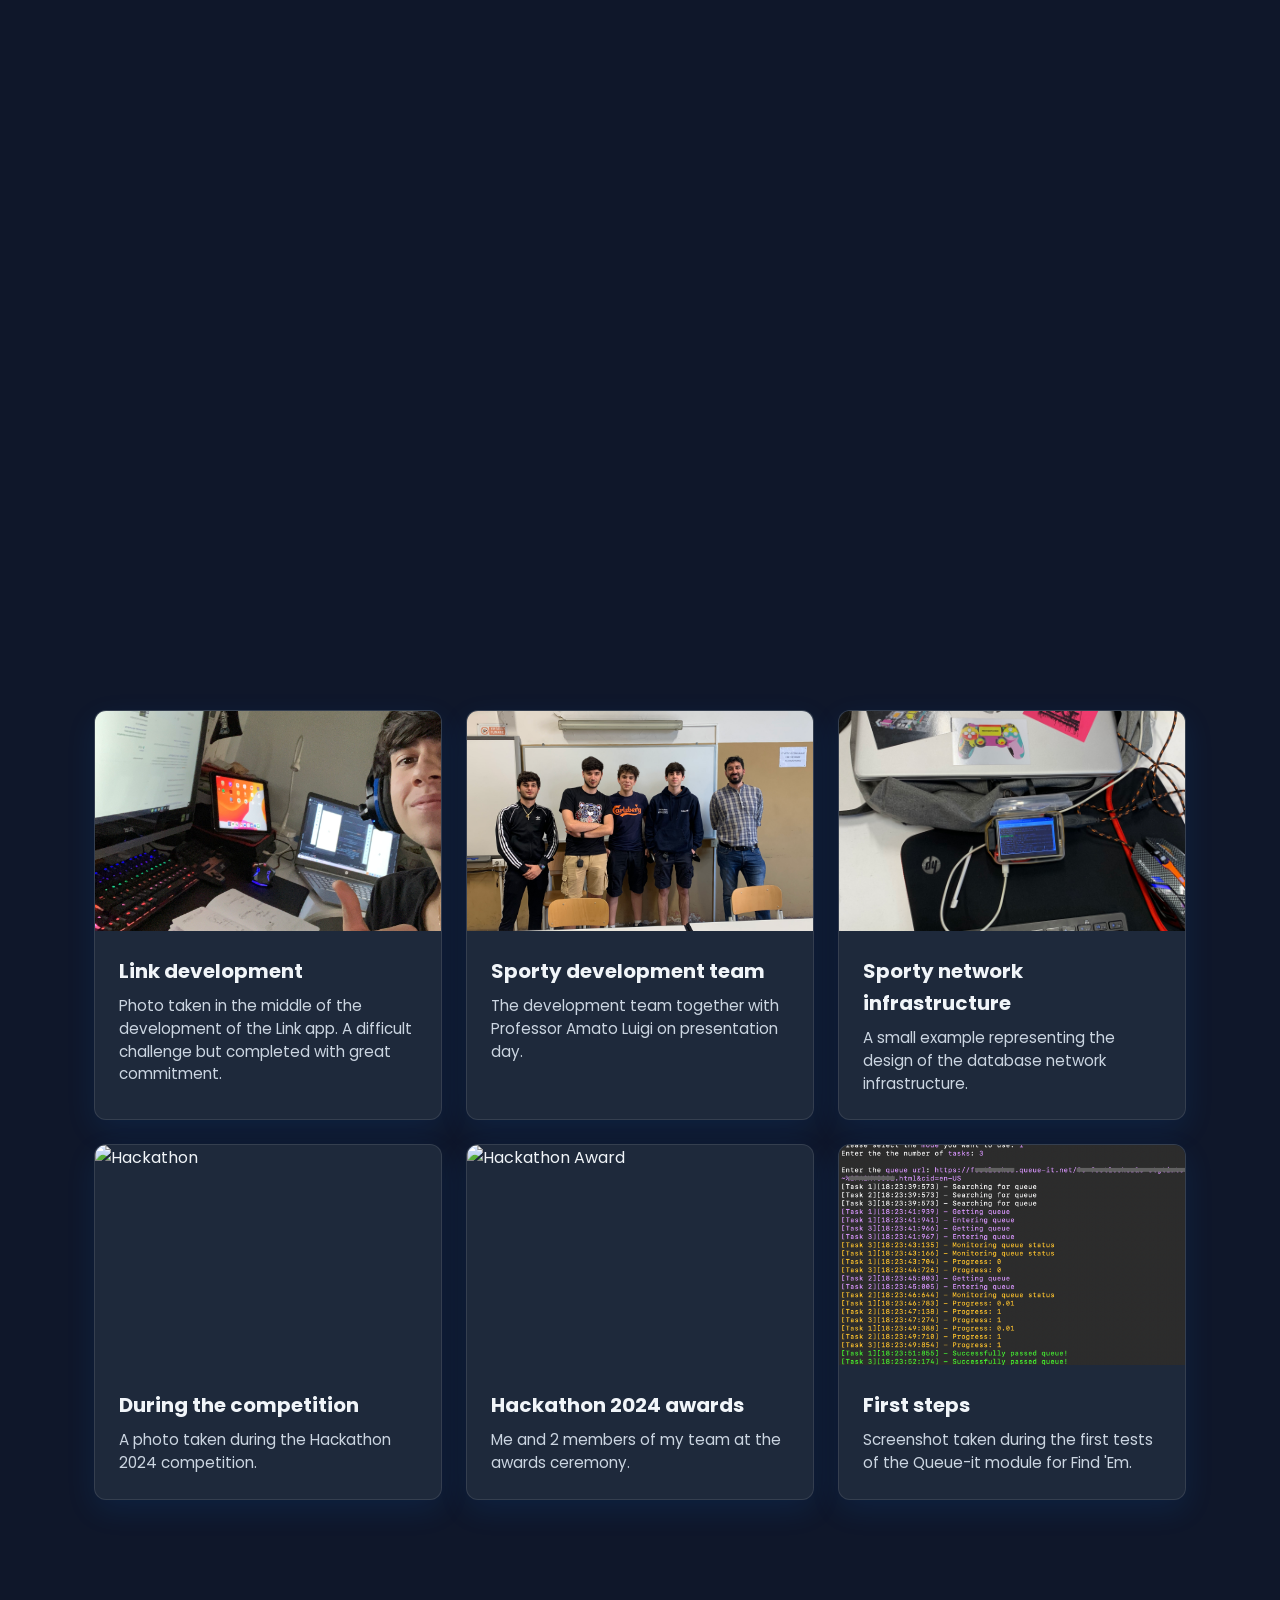
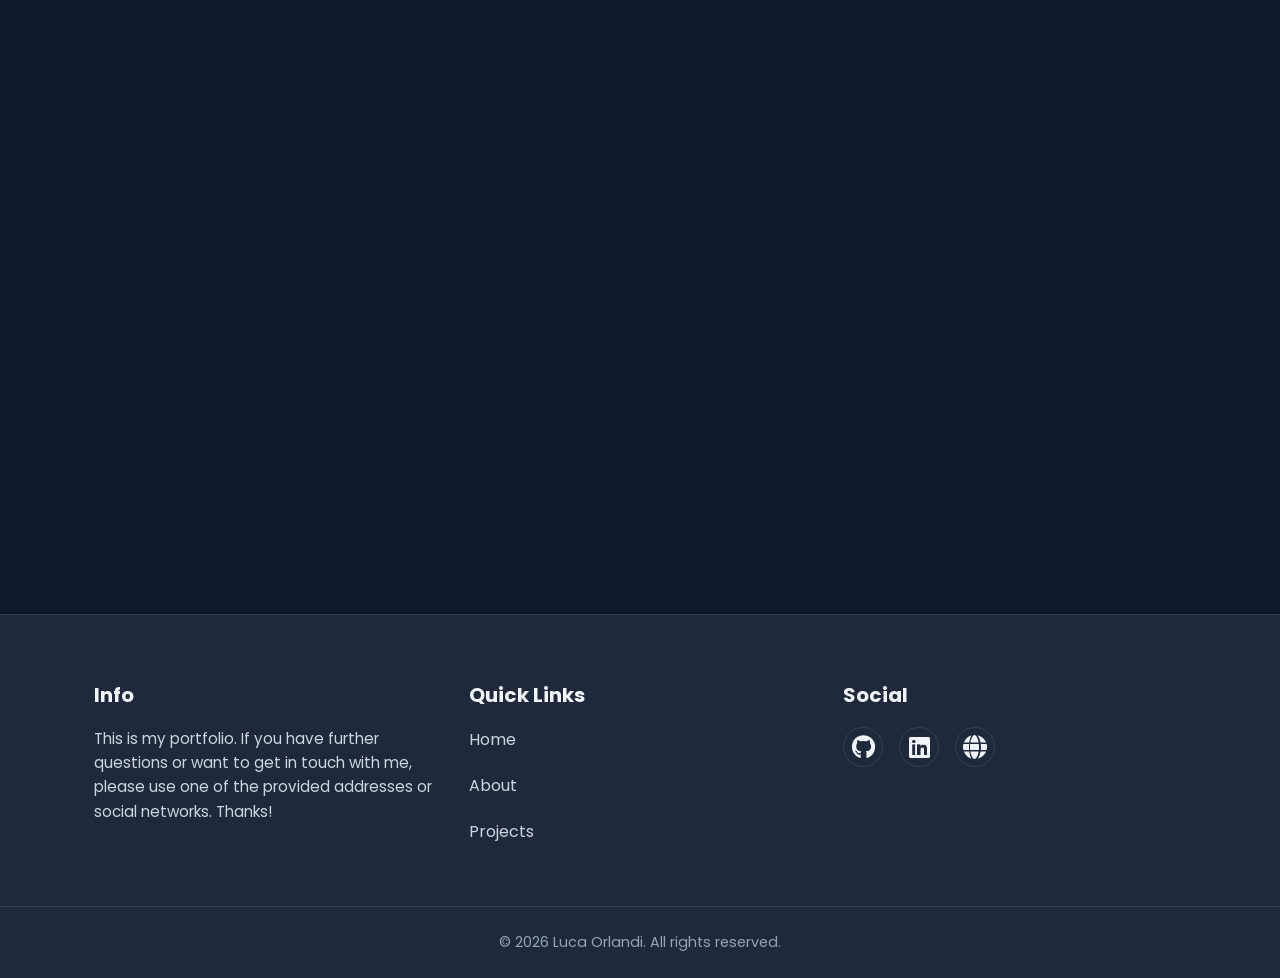
==== commit 0de2badf: "update" ====
--- a/index.html
+++ b/index.html
@@ -240,19 +240,15 @@
                     <!-- Column 1 -->
                     <div class="timeline-col reveal">
                         <div class="card timeline-card">
-                            <h3 data-i18n="exp_aval_title">Tor Vergata x Avalanche Hackathon 2025</h3>
-                            <span class="date">2025</span>
-                            <p data-i18n="exp_aval_desc">L'Hackaton consisteva nella creazione di un progetto
-                                decentralizzato e basato sulla blockchain di Avalanche.</p>
-                            <span class="qualification" data-i18n="exp_aval_qual">Qualifica: 2° Posto</span>
-                            <a href="https://github.com/SKEGGIA27/SkillWager-Avalanche-Hackaton-2025" target="_blank"
-                                class="btn btn-primary" style="margin-top: 1rem;" data-i18n="exp_aval_btn">Vedi
-                                repository GitHub</a>
+                            <h3 data-i18n="exp_oracle_title">Oracle Hackathon</h3>
+                            <span class="date"><i class="fas fa-calendar-alt"></i> 2026</span>
+                            <p data-i18n="exp_oracle_desc">Competizione organizzata da Oracle in collaborazione con il dipartimento di Computer Science dell'università di Roma Tor Vergata.</p>
+                            <span class="qualification" data-i18n="exp_oracle_qual">Qualifica: 1° Posto</span>
                         </div>
 
                         <div class="card timeline-card">
                             <h3 data-i18n="exp_hackathon_title">Tor Vergata Hackathon - Vincitore</h3>
-                            <span class="date">2024</span>
+                            <span class="date"><i class="fas fa-calendar-alt"></i> 2024</span>
                             <p data-i18n="exp_hackathon_desc">Io e il mio team abbiamo vinto il torneo Hackathon
                                 organizzato dal dipartimento di Informatica dell'Università degli Studi di Roma Tor
                                 Vergata.</p>
@@ -264,21 +260,21 @@
 
                         <div class="card timeline-card">
                             <h3 data-i18n="exp_aiv3_title">AIV - 3° Anno</h3>
-                            <span class="date">2021</span>
+                            <span class="date"><i class="fas fa-calendar-alt"></i> 2021</span>
                             <p data-i18n="exp_aiv3_desc">Partecipazione al terzo anno del corso AIV, progettazione e
                                 sviluppo di un ulteriore videogioco 2D.</p>
                         </div>
 
                         <div class="card timeline-card">
                             <h3 data-i18n="exp_aiv2_title">AIV - 2° Anno</h3>
-                            <span class="date">2020</span>
+                            <span class="date"><i class="fas fa-calendar-alt"></i> 2020</span>
                             <p data-i18n="exp_aiv2_desc">Partecipazione al secondo anno del corso AIV, progettazione e
                                 sviluppo pratico di un videogioco 2D.</p>
                         </div>
 
                         <div class="card timeline-card">
                             <h3 data-i18n="exp_aiv1_title">AIV - 1° Anno</h3>
-                            <span class="date">2019</span>
+                            <span class="date"><i class="fas fa-calendar-alt"></i> 2019</span>
                             <p data-i18n="exp_aiv1_desc">Partecipazione al primo anno del corso AIV, introduzione al
                                 mondo dello sviluppo di videogiochi e alle tecniche di programmazione di base.</p>
                         </div>
@@ -287,8 +283,18 @@
                     <!-- Column 2 -->
                     <div class="timeline-col reveal delay-1">
                         <div class="card timeline-card">
+                            <h3 data-i18n="exp_aval_title">Avalanche Hackathon</h3>
+                            <span class="date"><i class="fas fa-calendar-alt"></i> 2026</span>
+                            <p data-i18n="exp_aval_desc">Competizione organizzata da Avalanche in collaborazione con il dipartimento di Computer Science dell'università di Roma Tor Vergata.</p>
+                            <span class="qualification" data-i18n="exp_aval_qual">Qualifica: 2° Posto</span>
+                            <a href="https://github.com/SKEGGIA27/SkillWager-Avalanche-Hackaton-2025" target="_blank"
+                                class="btn btn-primary" style="margin-top: 1rem;" data-i18n="exp_aval_btn">Vedi
+                                repository GitHub</a>
+                        </div>
+
+                        <div class="card timeline-card">
                             <h3 data-i18n="exp_degree_title">Diploma di Maturità Informatica</h3>
-                            <span class="date">2016-2021</span>
+                            <span class="date"><i class="fas fa-calendar-alt"></i> 2016-2021</span>
                             <p data-i18n="exp_degree_desc">Diploma conseguito in Informatica e Telecomunicazioni, con
                                 specializzazione in programmazione software e mobile.</p>
                             <span class="qualification" data-i18n="exp_degree_grade">Voto: 99/100</span>
@@ -298,21 +304,21 @@
 
                         <div class="card timeline-card">
                             <h3 data-i18n="exp_leader_title">Team leader in competizioni internazionali</h3>
-                            <span class="date">2021</span>
+                            <span class="date"><i class="fas fa-calendar-alt"></i> 2021</span>
                             <p data-i18n="exp_leader_desc">Team leader dell'Istituto Galileo Galilei alle competizioni
                                 internazionali di programmazione organizzate da Manpower Group Experis.</p>
                         </div>
 
                         <div class="card timeline-card">
                             <h3 data-i18n="exp_cyber_finalist_title">Cyberchallenge - Finalista</h3>
-                            <span class="date">2020</span>
+                            <span class="date"><i class="fas fa-calendar-alt"></i> 2020</span>
                             <p data-i18n="exp_cyber_desc">Partecipazione alla competizione CyberChallenge. La sfida si
                                 articolava in diverse prove di logica e programmazione.</p>
                         </div>
 
                         <div class="card timeline-card">
                             <h3 data-i18n="exp_cyber_participant_title">Cyberchallenge - Partecipante</h3>
-                            <span class="date">2021</span>
+                            <span class="date"><i class="fas fa-calendar-alt"></i> 2021</span>
                             <p data-i18n="exp_cyber_desc">Partecipazione alla competizione CyberChallenge. La sfida si
                                 articolava in diverse prove di logica e programmazione.</p>
                         </div>
@@ -754,6 +760,8 @@
                 "interests_title": "I Miei Interessi", "interests_desc_1": "Attualmente studio Informatica presso l'Università degli Studi di Roma Tor Vergata. Nutro un particolare interesse per lo sviluppo di applicazioni mobile e software, database e algoritmi.",
                 "interests_desc_2": "Altri interessi nel mondo IT? Assolutamente! Sto approfondendo il reverse engineering, la sicurezza offensiva e le tecnologie di automazione.",
                 "exp_title": "Esperienze e Competizioni", "exp_desc": "Le esperienze professionali e le competizioni a cui ho partecipato.",
+                "exp_oracle_title": "Oracle Hackathon", "exp_oracle_desc": "Competizione organizzata da Oracle in collaborazione con il dipartimento di Computer Science dell'università di Roma Tor Vergata.", "exp_oracle_qual": "Qualifica: 1° Posto",
+                "exp_aval_title": "Avalanche Hackathon", "exp_aval_desc": "Competizione organizzata da Avalanche in collaborazione con il dipartimento di Computer Science dell'università di Roma Tor Vergata.", "exp_aval_qual": "Qualifica: 2° Posto", "exp_aval_btn": "Vedi repository GitHub",
                 "exp_hackathon_title": "Tor Vergata Hackathon - Vincitore", "exp_hackathon_desc": "Io e il mio team abbiamo vinto il torneo Hackathon organizzato dal dipartimento di Informatica dell'Università degli Studi di Roma Tor Vergata.", "exp_hackathon_qual": "Qualifica: Vincitore", "exp_hackathon_btn": "Vedi repository GitHub",
                 "exp_aiv1_title": "AIV - 1° Anno", "exp_aiv1_desc": "Partecipazione al primo anno del corso AIV, introduzione al mondo dello sviluppo di videogiochi e alle tecniche di programmazione di base.",
                 "exp_aiv2_title": "AIV - 2° Anno", "exp_aiv2_desc": "Partecipazione al secondo anno del corso AIV, progettazione e sviluppo pratico di un videogioco 2D.",
@@ -792,6 +800,8 @@
                 "interests_title": "My Interests", "interests_desc_1": "I am currently studying Computer Science at the University of Rome Tor Vergata. I have a particular interest in mobile applications and software development, databases, and algorithms.",
                 "interests_desc_2": "Other interests in the IT world? Definitely! I'm learning reverse engineering, offensive security, and automation technologies.",
                 "exp_title": "Experiences and Competitions", "exp_desc": "The professional experiences and events I participated in.",
+                "exp_oracle_title": "Oracle Hackathon", "exp_oracle_desc": "Competition organized by Oracle in collaboration with the Computer Science department of the University of Rome Tor Vergata.", "exp_oracle_qual": "Qualification: 1st Place",
+                "exp_aval_title": "Avalanche Hackathon", "exp_aval_desc": "Competition organized by Avalanche in collaboration with the Computer Science department of the University of Rome Tor Vergata.", "exp_aval_qual": "Qualification: 2nd Place", "exp_aval_btn": "See GitHub repository",
                 "exp_hackathon_title": "Tor Vergata Hackathon - Winner", "exp_hackathon_desc": "My team and I won the Hackathon tournament organized by the Computer Science department of the University of Rome Tor Vergata.", "exp_hackathon_qual": "Qualification: Winner", "exp_hackathon_btn": "See GitHub repository",
                 "exp_aiv1_title": "AIV Participation - 1st year", "exp_aiv1_desc": "Participation in the first year of the AIV course, introduction to the world of video games and basic programming techniques.",
                 "exp_aiv2_title": "AIV Participation - 2nd year", "exp_aiv2_desc": "Participation in the second year of the AIV course, design and development of a 2D video game.",
--- a/css/variables.css
+++ b/css/variables.css
@@ -3,6 +3,15 @@
   --primary-blue: #007bff;
   --primary-blue-hover: #0056b3;
   --accent-cyan: #00d2ff;
+
+  /* Effect Tokens */
+  --neon-blue: 0 0 20px rgba(0, 123, 255, 0.5), 0 0 60px rgba(0, 123, 255, 0.15);
+  --neon-cyan: 0 0 20px rgba(0, 210, 255, 0.4), 0 0 60px rgba(0, 210, 255, 0.1);
+  --grad-primary: linear-gradient(135deg, #007bff, #00d2ff);
+  --grad-full: linear-gradient(135deg, #007bff, #00d2ff, #6f42c1);
+  --ease: cubic-bezier(0.16, 1, 0.3, 1);
+  --speed: 0.35s;
+  --bounce: cubic-bezier(0.34, 1.56, 0.64, 1);
 
   /* Core Variables */
   --font-family: 'Poppins', sans-serif;
--- a/css/components.css
+++ b/css/components.css
@@ -11,19 +11,41 @@
   transition: all var(--transition-speed) var(--transition-smooth);
   text-transform: none;
   border: 2px solid transparent;
+  position: relative;
+  overflow: hidden;
+}
+
+/* Light Sweep — shine ray on hover */
+.btn::before {
+  content: '';
+  position: absolute;
+  top: 0;
+  left: -100%;
+  width: 50%;
+  height: 100%;
+  background: linear-gradient(90deg, transparent, rgba(255, 255, 255, 0.25), transparent);
+  transition: left 0.6s ease;
+  z-index: 2;
+  pointer-events: none;
+}
+
+.btn:hover::before {
+  left: 150%;
 }
 
 .btn-primary {
   background-color: var(--primary-blue);
   color: #fff;
-  box-shadow: 0 4px 15px rgba(0, 123, 255, 0.3);
+  box-shadow: 0 4px 24px rgba(0, 123, 255, 0.35);
 }
 
 .btn-primary:hover {
   background-color: var(--primary-blue-hover);
   color: #fff;
-  transform: translateY(-2px);
-  box-shadow: 0 6px 20px rgba(0, 123, 255, 0.4);
+  transform: translateY(-3px);
+  box-shadow:
+    0 8px 36px rgba(0, 123, 255, 0.45),
+    var(--neon-blue);
 }
 
 .btn-outline {
@@ -44,10 +66,23 @@
   border-radius: var(--border-radius);
   padding: 2rem;
   box-shadow: var(--card-shadow);
-  transition: transform var(--transition-speed), box-shadow var(--transition-speed), border-color var(--transition-speed);
+  transition: transform var(--speed) var(--ease),
+    box-shadow var(--speed) var(--ease),
+    border-color var(--transition-speed);
   border: 1px solid var(--border-color);
   position: relative;
   overflow: hidden;
+}
+
+/* Mouse Spotlight — radial glow following cursor on interactive cards */
+.project-card,
+.skills-category,
+.moment-item {
+  background:
+    radial-gradient(circle 200px at var(--mx, 50%) var(--my, 50%),
+      rgba(0, 123, 255, 0.06),
+      transparent),
+    var(--bg-surface);
 }
 
 /* Card Hover Glow Effect */
@@ -67,11 +102,36 @@
 }
 
 .card:hover {
-  transform: translateY(-5px);
+  transform: translateY(-8px);
   border-color: var(--primary-blue);
+  box-shadow: 0 12px 40px rgba(0, 0, 0, 0.12),
+    0 4px 12px rgba(0, 0, 0, 0.08);
 }
 
 .card:hover::before {
+  opacity: 1;
+}
+
+/* Corner Light Reflection — top-right glow on hover */
+.project-card::after,
+.skills-category::after,
+.moment-item::after {
+  content: '';
+  position: absolute;
+  width: 200px;
+  height: 200px;
+  top: -80px;
+  right: -80px;
+  background: radial-gradient(circle, rgba(0, 123, 255, 0.12) 0%, transparent 70%);
+  opacity: 0;
+  transition: opacity 0.5s ease;
+  pointer-events: none;
+  z-index: 0;
+}
+
+.project-card:hover::after,
+.skills-category:hover::after,
+.moment-item:hover::after {
   opacity: 1;
 }
 
@@ -250,6 +310,19 @@
   padding: 0.8rem 0;
   box-shadow: 0 5px 20px rgba(0, 123, 255, 0.08);
   border-bottom: 1px solid var(--border-color);
+}
+
+/* Neon Bottom Line — gradient line under scrolled navbar */
+.navbar.scrolled::after {
+  content: '';
+  position: absolute;
+  bottom: 0;
+  left: 5%;
+  right: 5%;
+  height: 1px;
+  background: var(--grad-primary);
+  opacity: 0.3;
+  filter: blur(0.5px);
 }
 
 .navbar .container {
--- a/css/sections.css
+++ b/css/sections.css
@@ -57,6 +57,45 @@
   /* Add a subtle breathing animation */
   animation: float 6s ease-in-out infinite;
   will-change: transform;
+}
+
+/* Pulsing Outer Ring — hero profile image only */
+.hero-image.memoji-wrap {
+  overflow: visible;
+  border: 3px solid transparent;
+  background:
+    linear-gradient(var(--bg-color), var(--bg-color)) padding-box,
+    var(--grad-full) border-box;
+}
+
+.hero-image.memoji-wrap img {
+  border-radius: 50%;
+}
+
+.hero-image.memoji-wrap::before {
+  content: '';
+  position: absolute;
+  inset: -6px;
+  border-radius: 50%;
+  background: var(--grad-full);
+  opacity: 0.15;
+  filter: blur(16px);
+  z-index: -1;
+  animation: ringPulse 4s ease-in-out infinite;
+}
+
+@keyframes ringPulse {
+
+  0%,
+  100% {
+    opacity: 0.1;
+    transform: scale(1);
+  }
+
+  50% {
+    opacity: 0.25;
+    transform: scale(1.03);
+  }
 }
 
 .memoji-wrap img {
@@ -244,6 +283,14 @@
   margin-bottom: 0.5rem;
 }
 
+.timeline-card .company {
+  display: block;
+  font-size: 0.95rem;
+  font-weight: 600;
+  color: #10b981;
+  margin-bottom: 0.5rem;
+}
+
 .timeline-card .date {
   display: inline-block;
   font-size: 0.9rem;
@@ -255,6 +302,23 @@
   margin-bottom: 1rem;
 }
 
+.timeline-card .date i {
+  margin-right: 5px;
+  font-size: 0.85em;
+}
+
+.timeline-card .timeline-list {
+  list-style-type: disc;
+  margin: 0.75rem 0 0 1.25rem;
+  padding: 0;
+  color: var(--text-secondary);
+}
+
+.timeline-card .timeline-list li {
+  font-size: 0.95rem;
+  line-height: 1.6;
+}
+
 .timeline-card .qualification {
   display: block;
   font-size: 0.95rem;
@@ -268,6 +332,10 @@
   display: flex;
   flex-direction: column;
   height: 100%;
+}
+
+.project-card:hover {
+  transform: translateY(-3px);
 }
 
 .project-icon {
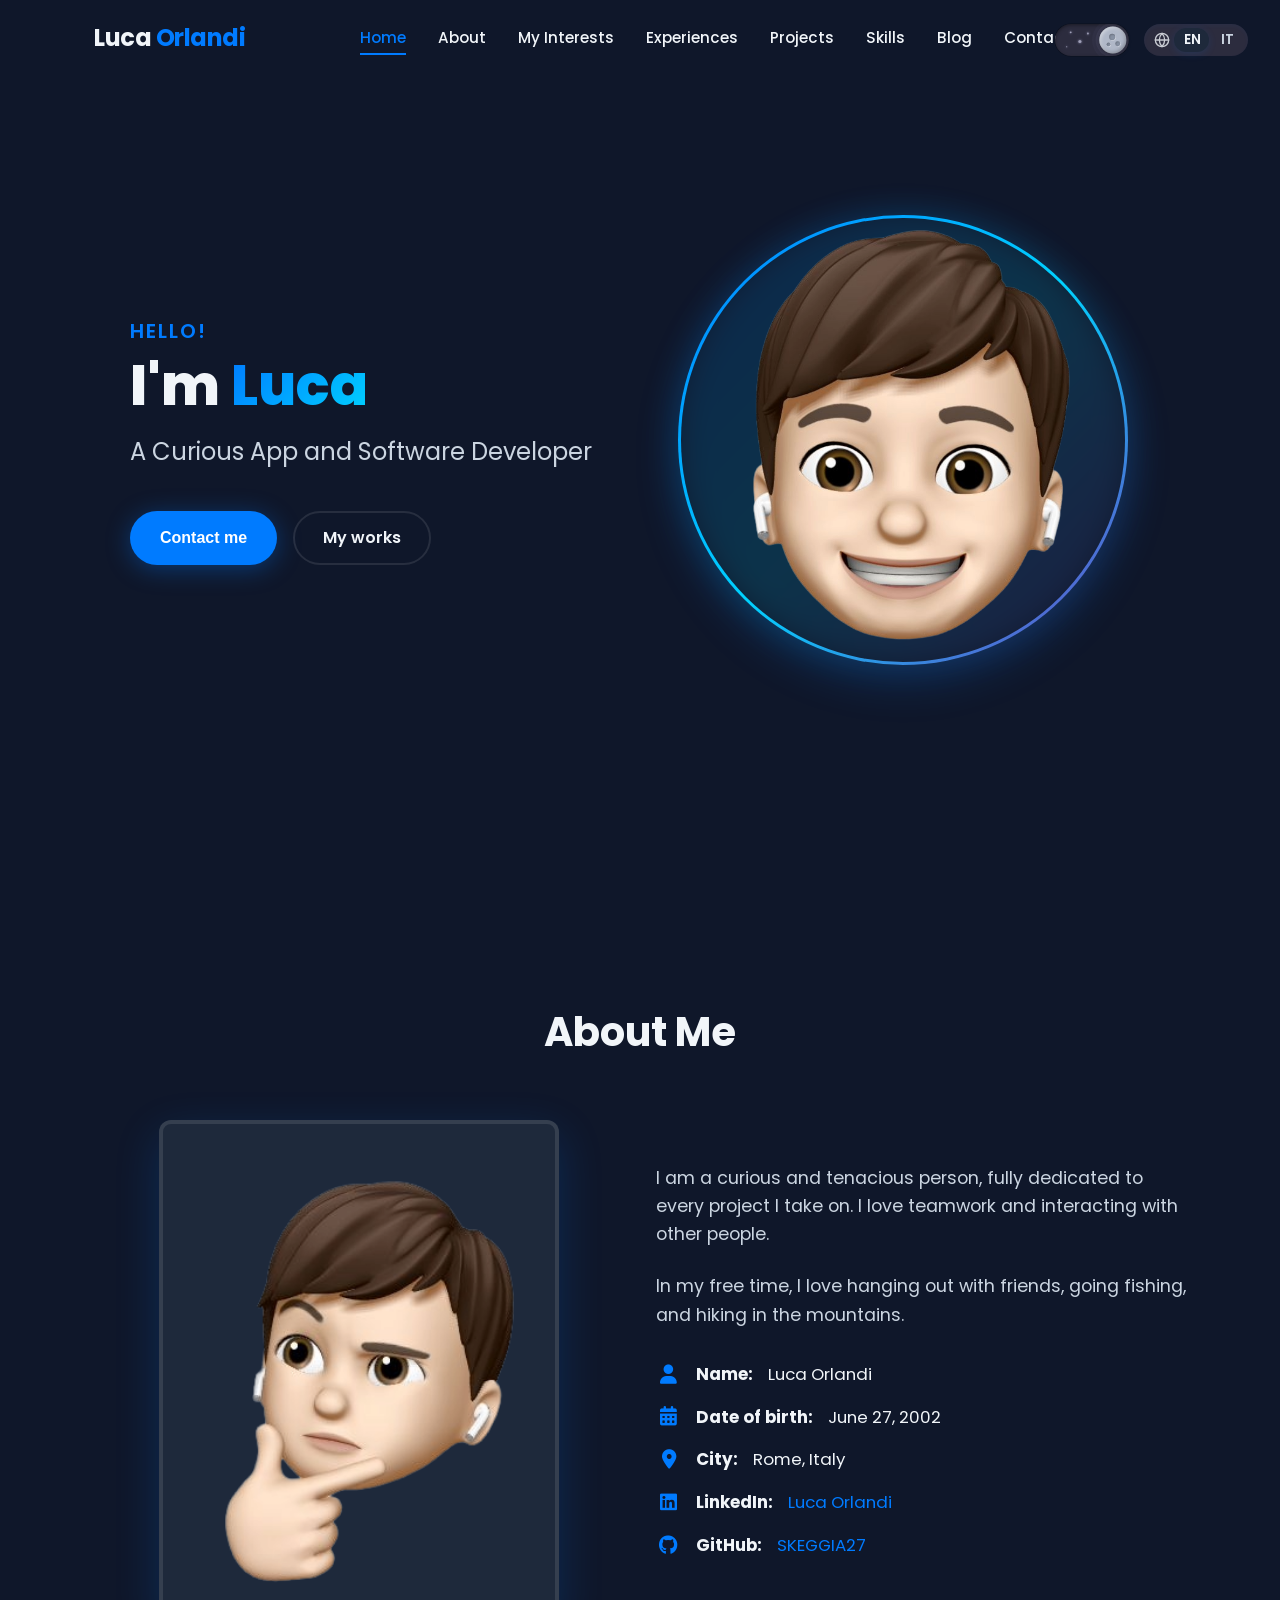
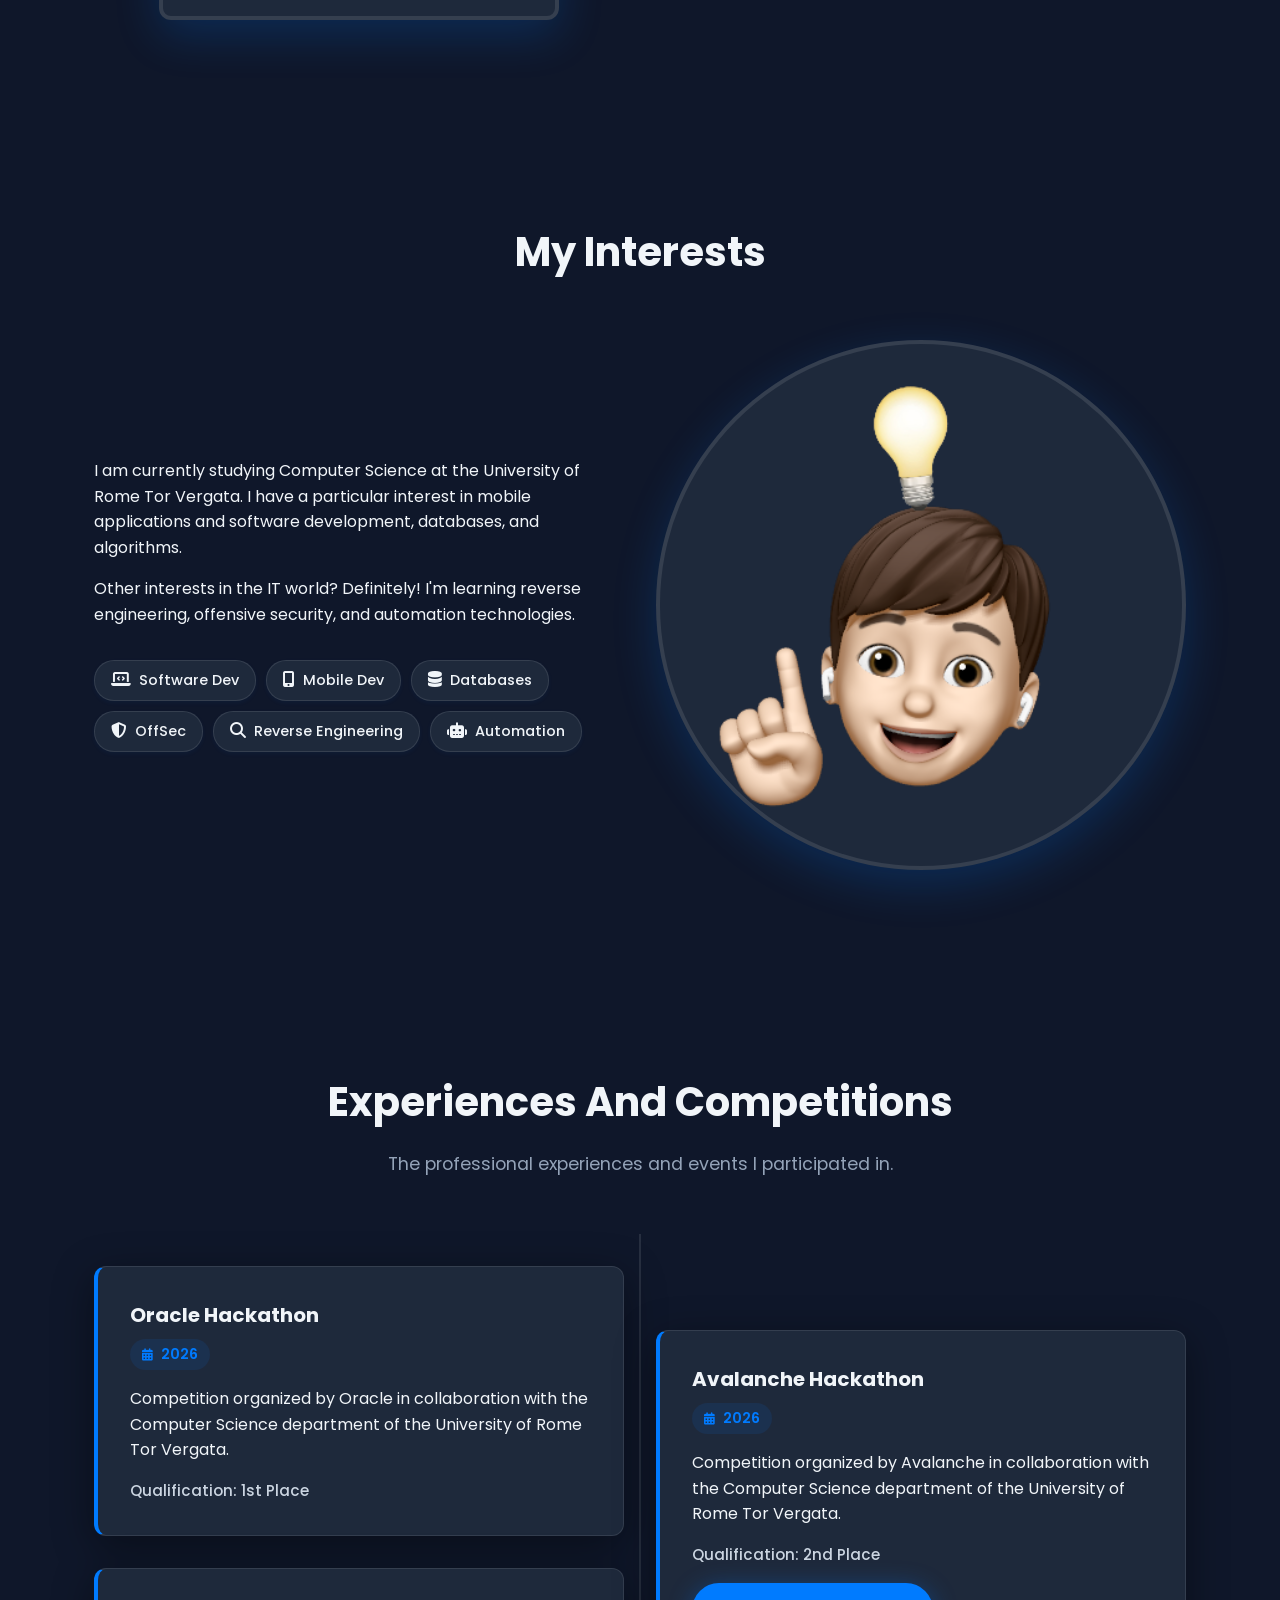
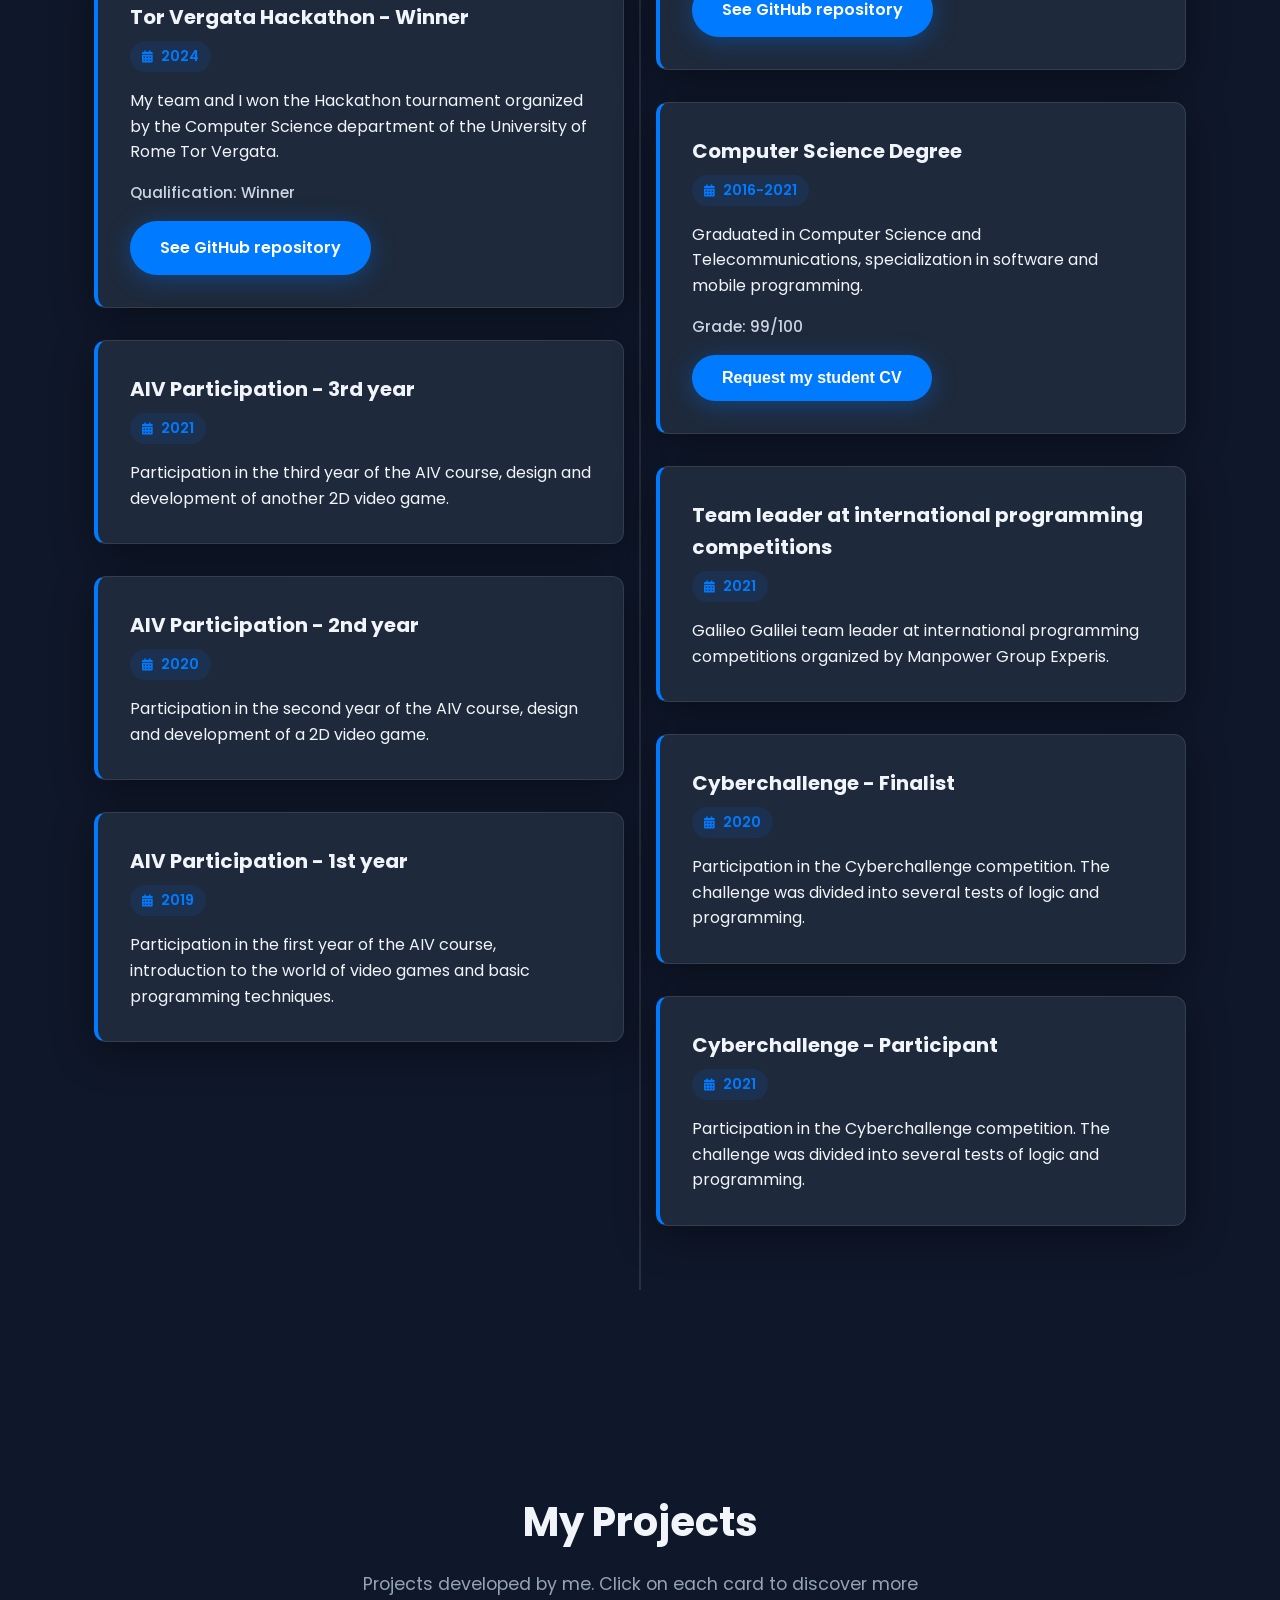
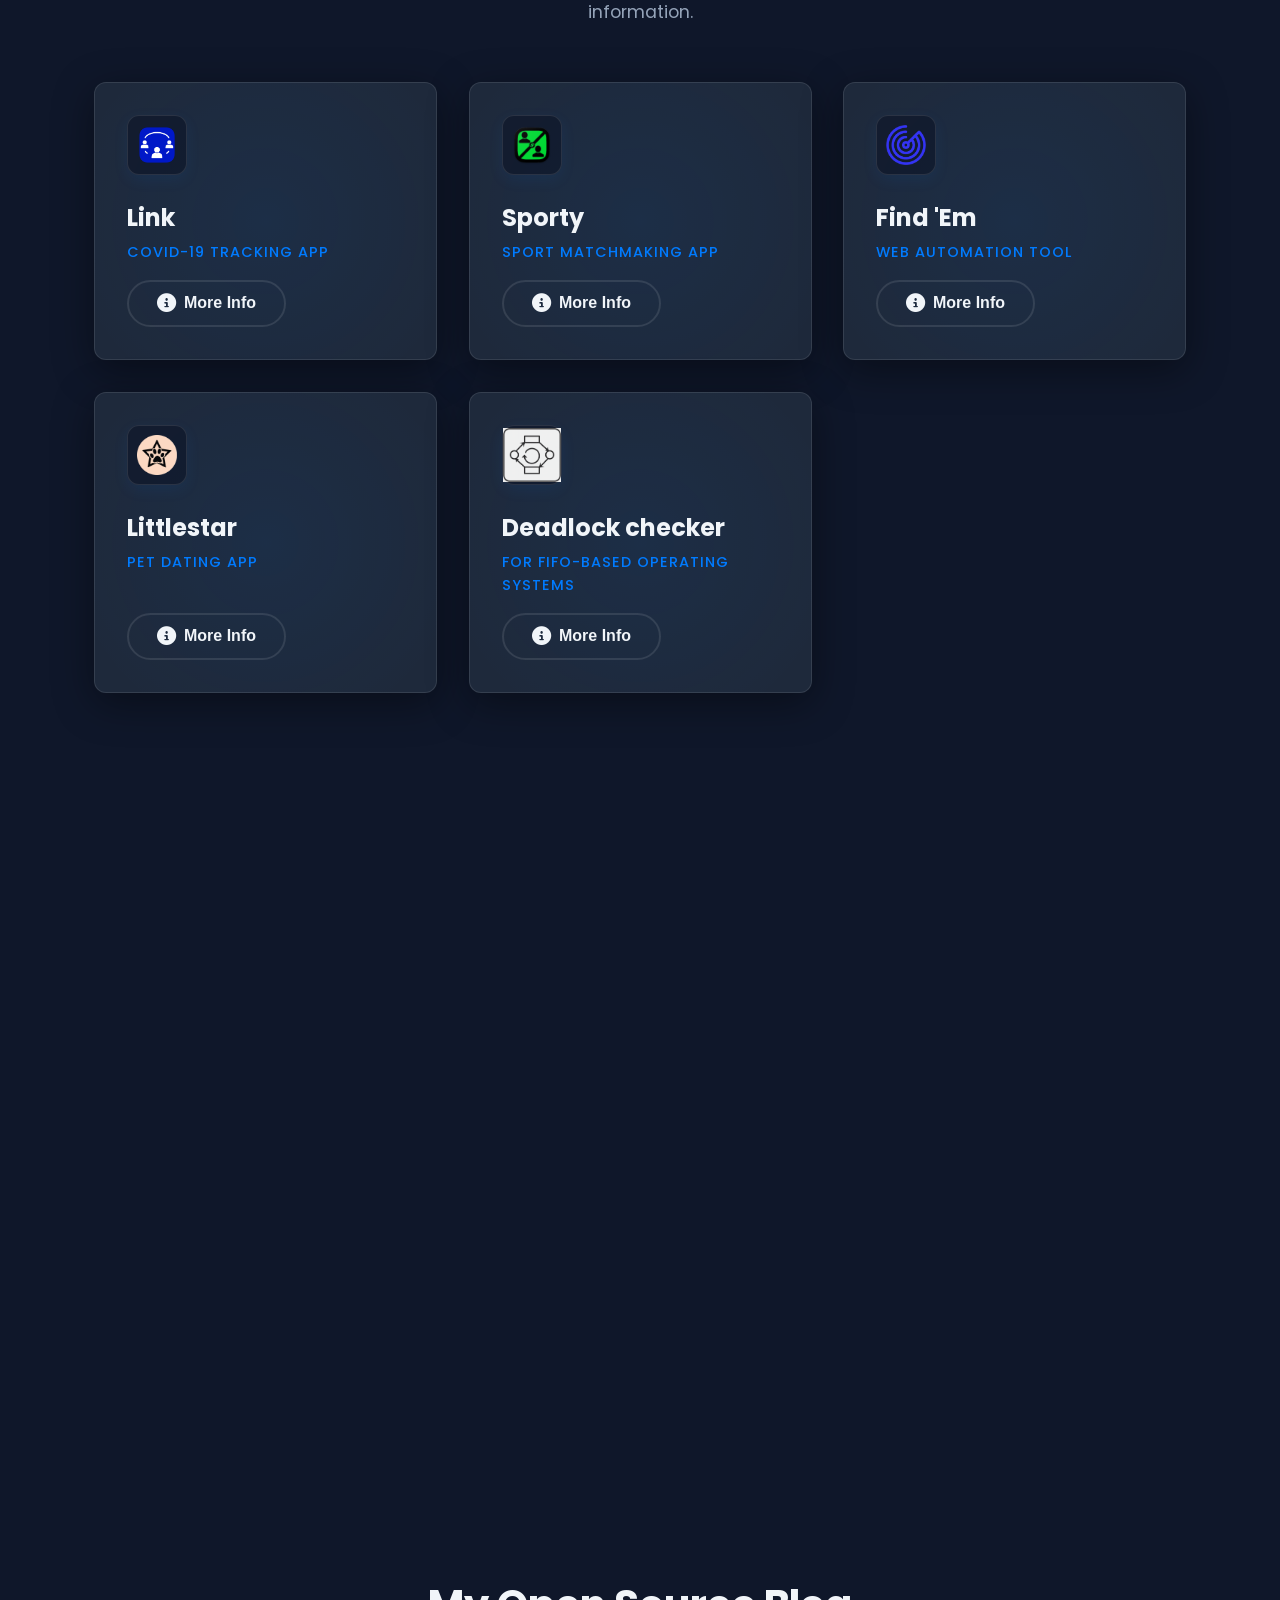
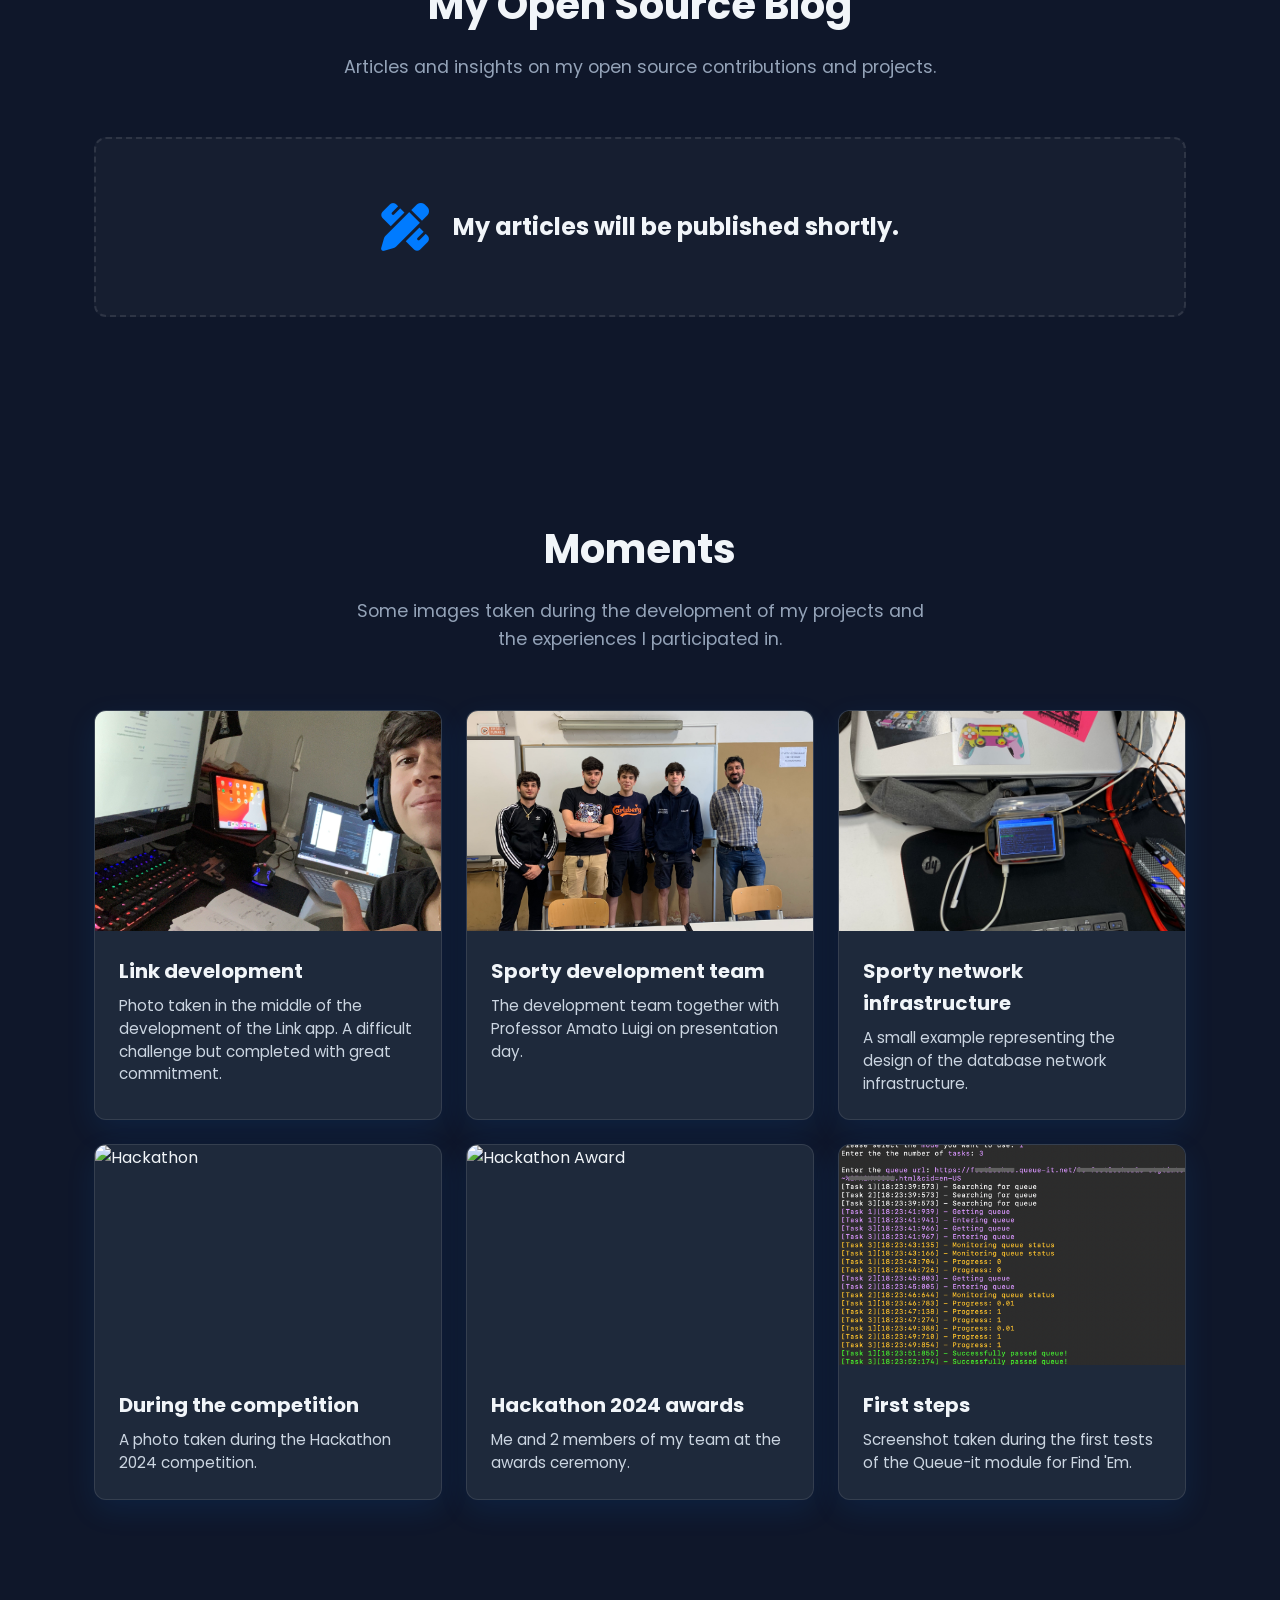
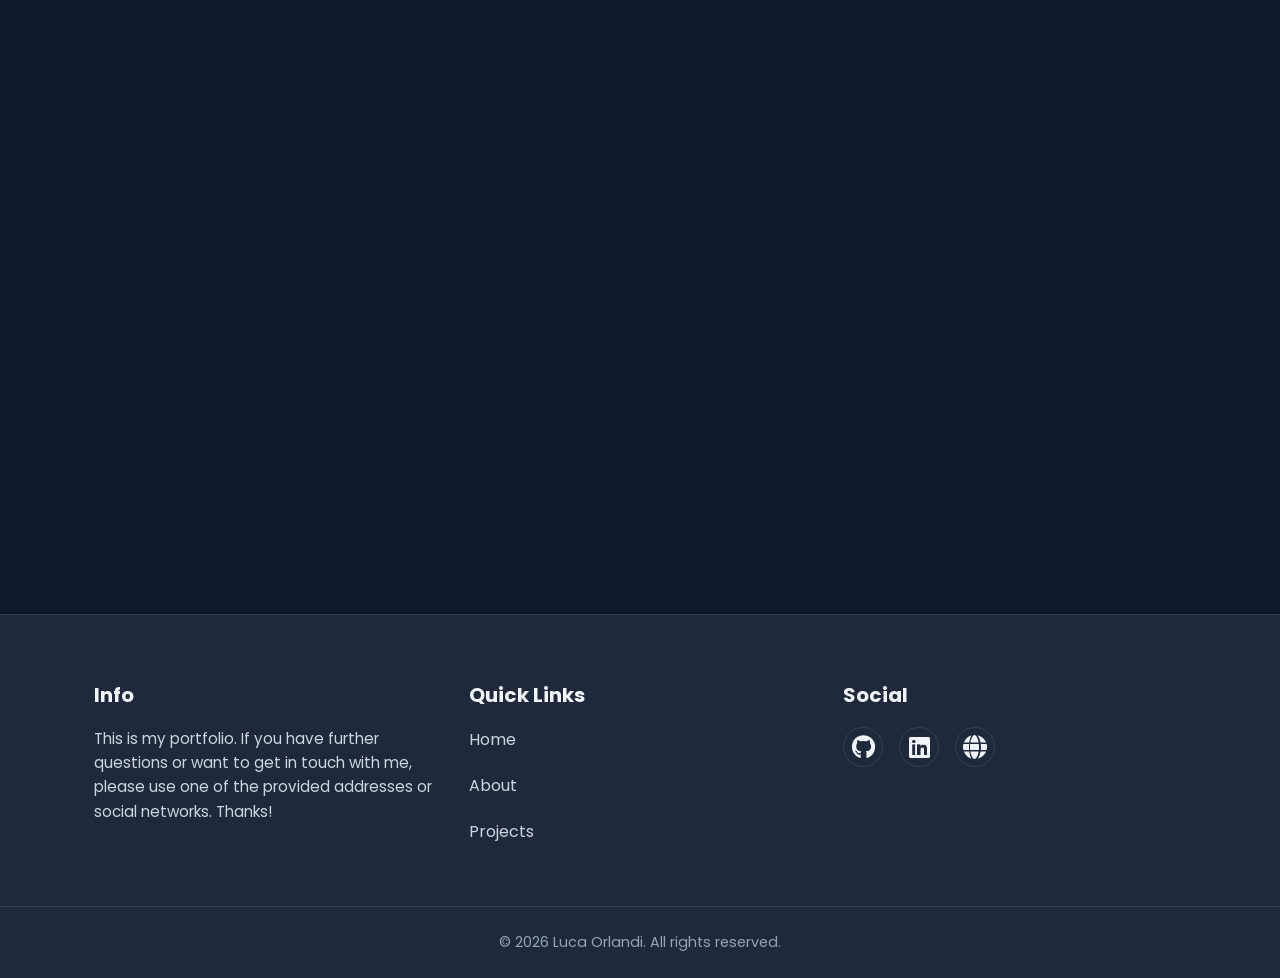
==== commit 68e53e02: "tweaks" ====
--- a/index.html
+++ b/index.html
@@ -253,7 +253,7 @@
                                 organizzato dal dipartimento di Informatica dell'Università degli Studi di Roma Tor
                                 Vergata.</p>
                             <span class="qualification" data-i18n="exp_hackathon_qual">Qualifica: Vincitore</span>
-                            <a href="https://github.com/SKEGGIA27/Tor-Vergata-Hackaton-2024" target="_blank"
+                            <a href="https://github.com/SKEGGIA27/Tor-Vergata-Hackathon-2024" target="_blank"
                                 class="btn btn-primary" style="margin-top: 1rem;" data-i18n="exp_hackathon_btn">Vedi
                                 repository GitHub</a>
                         </div>
@@ -287,7 +287,7 @@
                             <span class="date"><i class="fas fa-calendar-alt"></i> 2026</span>
                             <p data-i18n="exp_aval_desc">Competizione organizzata da Avalanche in collaborazione con il dipartimento di Computer Science dell'università di Roma Tor Vergata.</p>
                             <span class="qualification" data-i18n="exp_aval_qual">Qualifica: 2° Posto</span>
-                            <a href="https://github.com/SKEGGIA27/SkillWager-Avalanche-Hackaton-2025" target="_blank"
+                            <a href="https://github.com/SKEGGIA27/SkillWager-Avalanche-Hackathon-2025" target="_blank"
                                 class="btn btn-primary" style="margin-top: 1rem;" data-i18n="exp_aval_btn">Vedi
                                 repository GitHub</a>
                         </div>
@@ -840,4 +840,4 @@
     <script src="js/contact-form.js"></script>
 </body>
 
-</html>+</html>
